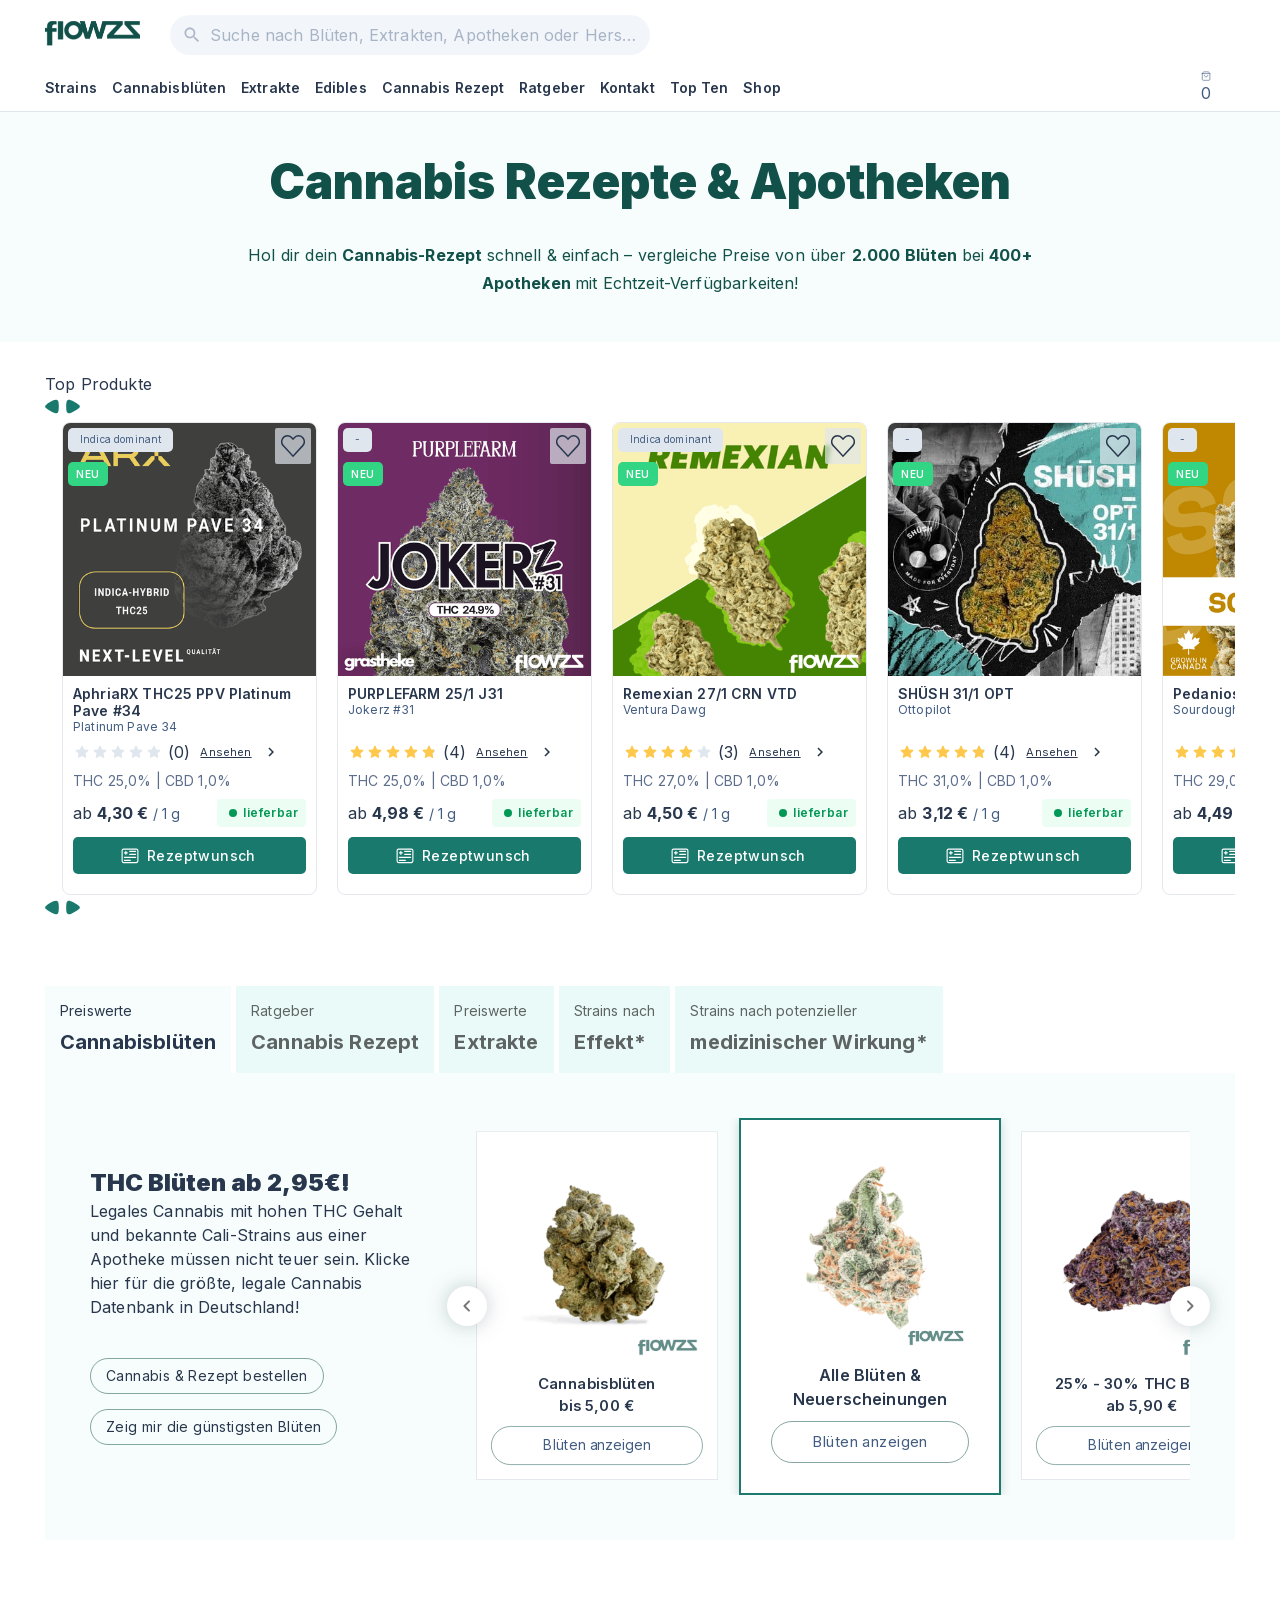
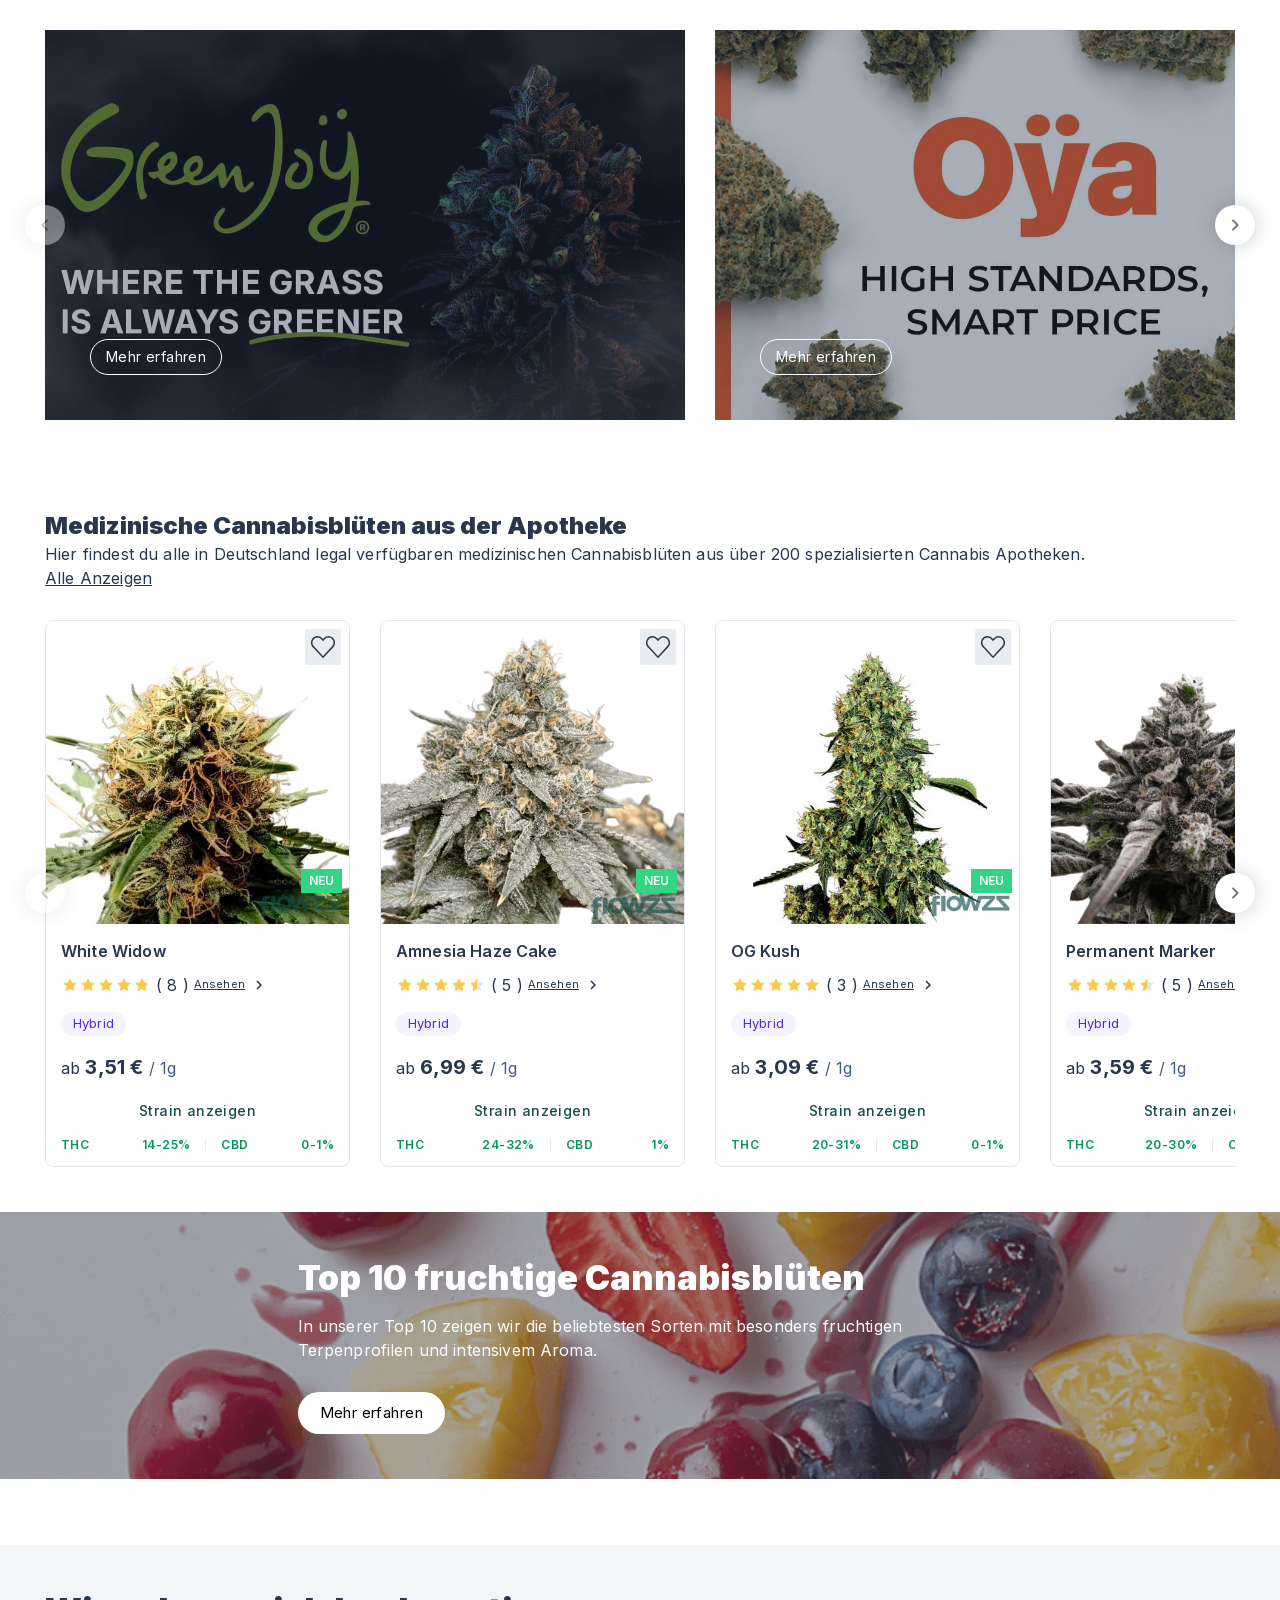
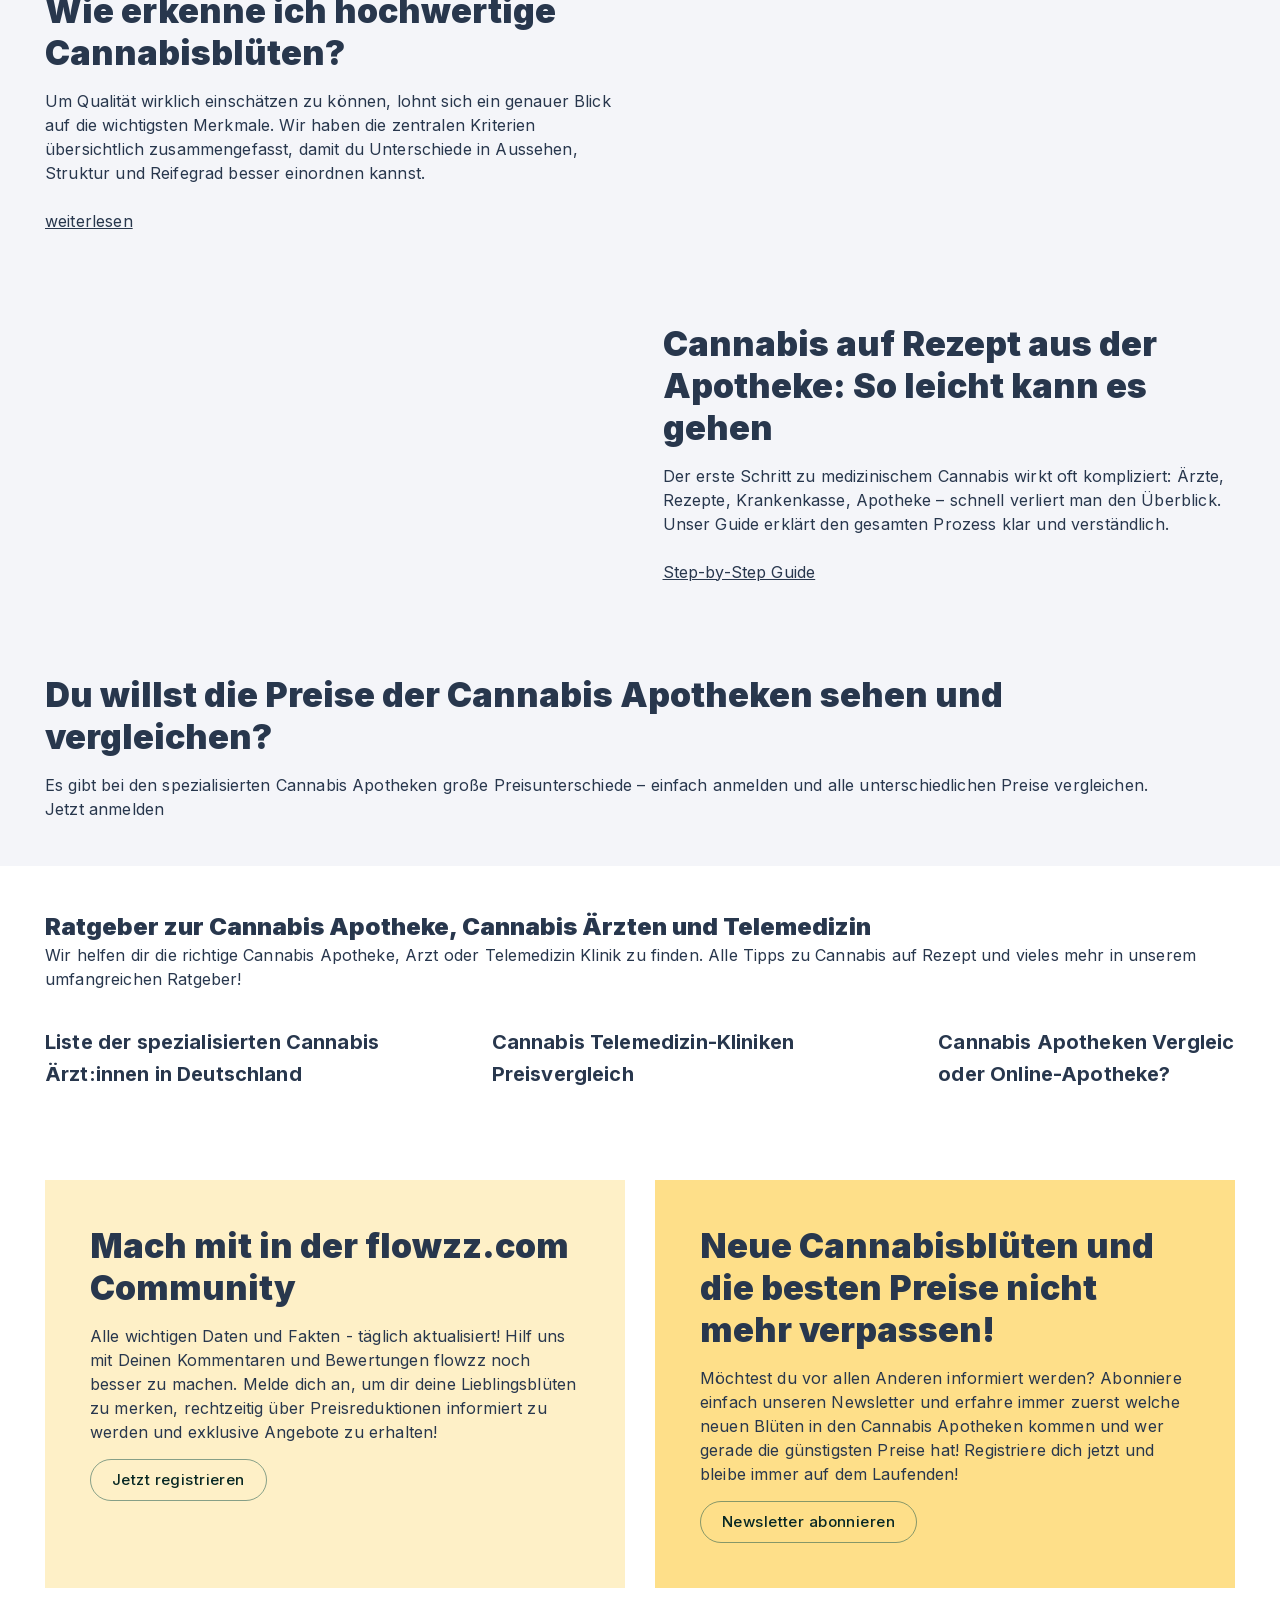
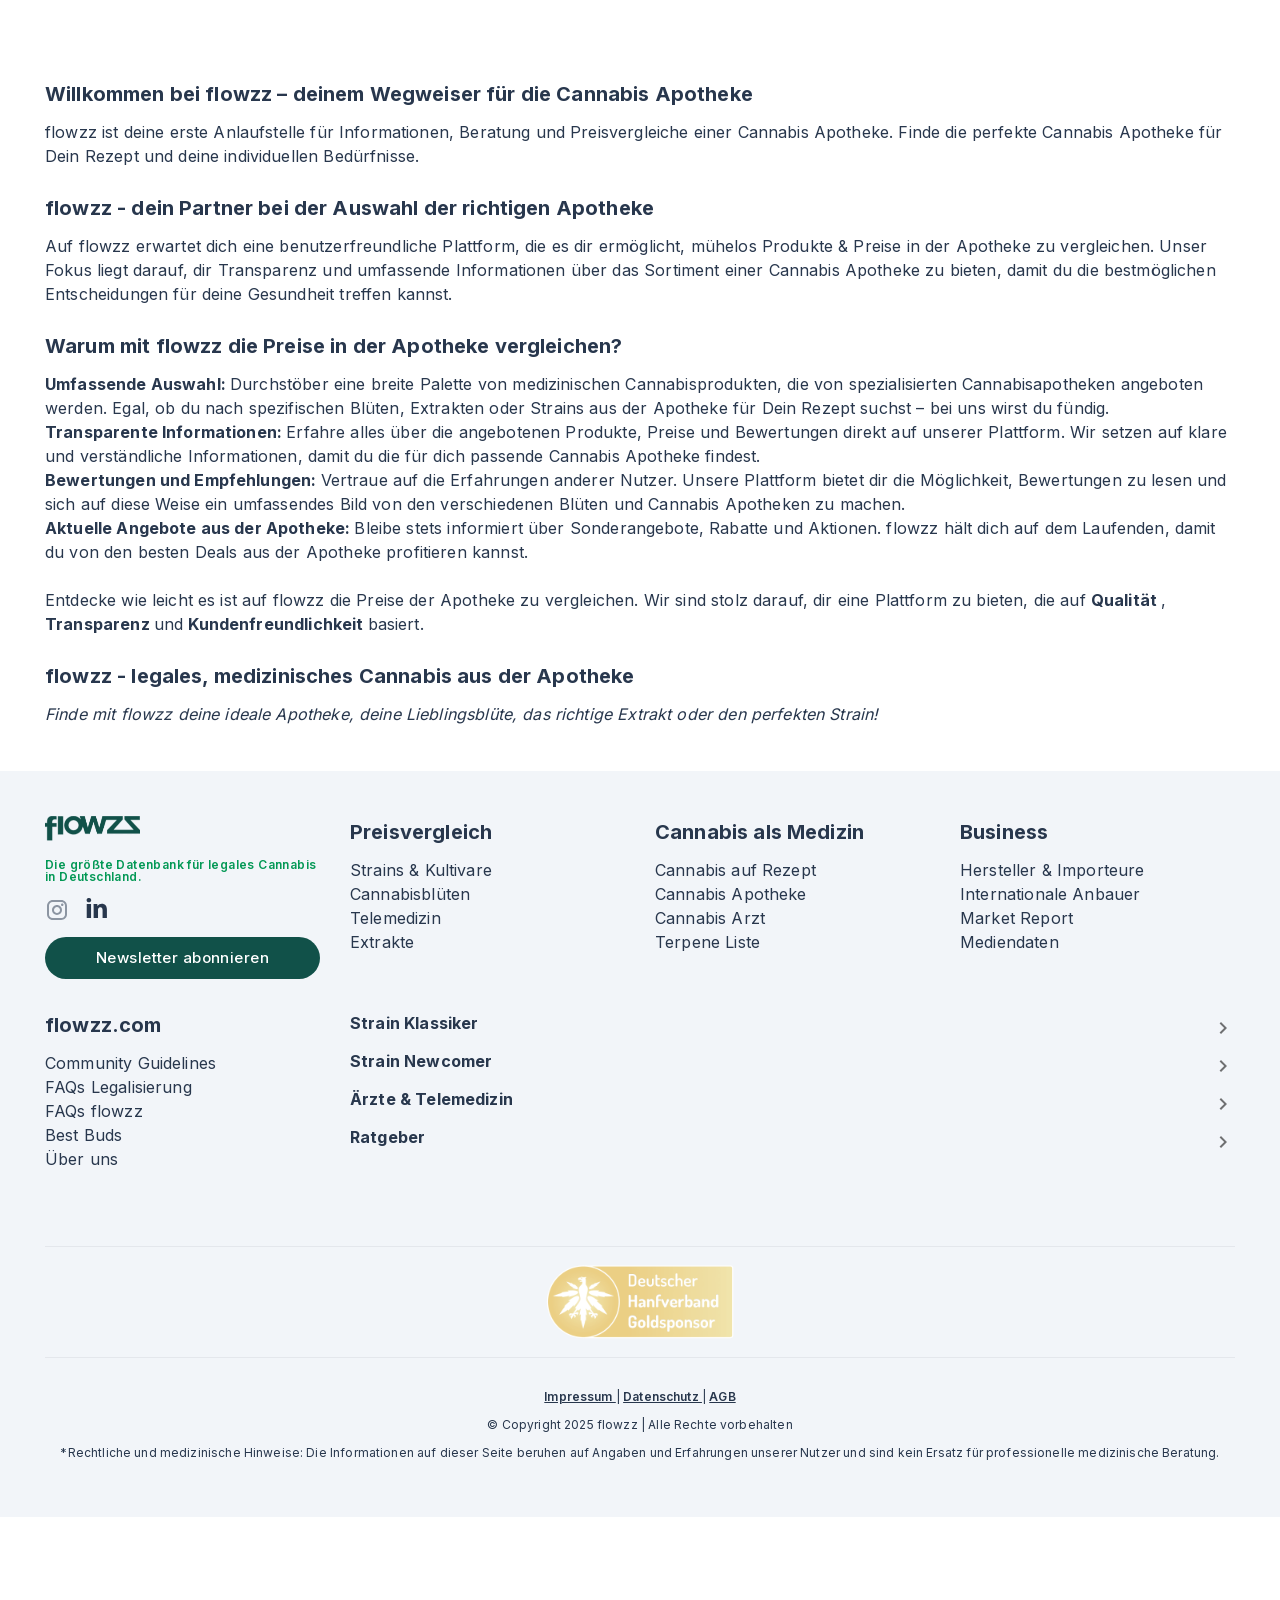
==== index.html @ c6b72d64 "initial commit" ====
<!DOCTYPE html>
<!-- saved from url=(0019)https://flowzz.com/ -->
<html lang="de">
 <head>
  <meta content="text/html; charset=utf-8" http-equiv="Content-Type"/>
  <meta class="jsx-2750856090" content="initial-scale=1, width=device-width" data-next-head="" name="viewport"/>
  <link href="https://flowzz.com/favicon/apple-icon-114x114.png" rel="apple-touch-icon" sizes="114x114"/>
  <link href="https://flowzz.com/favicon/apple-icon-120x120.png" rel="apple-touch-icon" sizes="120x120"/>
  <link href="https://flowzz.com/favicon/apple-icon-144x144.png" rel="apple-touch-icon" sizes="144x144"/>
  <link href="https://flowzz.com/favicon/apple-icon-152x152.png" rel="apple-touch-icon" sizes="152x152"/>
  <link href="https://flowzz.com/favicon/apple-icon-180x180.png" rel="apple-touch-icon" sizes="180x180"/>
  <link href="https://flowzz.com/favicon/apple-icon-57x57.png" rel="apple-touch-icon" sizes="57x57"/>
  <link href="https://flowzz.com/favicon/apple-icon-60x60.png" rel="apple-touch-icon" sizes="60x60"/>
  <link href="https://flowzz.com/favicon/apple-icon-72x72.png" rel="apple-touch-icon" sizes="72x72"/>
  <link href="https://flowzz.com/favicon/apple-icon-76x76.png" rel="apple-touch-icon" sizes="76x76"/>
  <link href="./flowzz - Der Nr. 1 Preisvergleich_ Cannabis Apotheke &amp; Rezept_files/favicon.ico" rel="icon" sizes="96x96" type="image/png"/>
  <link href="./flowzz - Der Nr. 1 Preisvergleich_ Cannabis Apotheke &amp; Rezept_files/favicon.ico" rel="icon" sizes="32x32" type="image/png"/>
  <link href="./flowzz - Der Nr. 1 Preisvergleich_ Cannabis Apotheke &amp; Rezept_files/favicon.ico" rel="icon" sizes="16x16" type="image/png"/>
  <meta content=" " name="application-name"/>
  <meta content="#FFFFFF" name="msapplication-TileColor"/>
  <meta content="/favicon/ms-icon-144x144.png" name="msapplication-TileImage"/>
  <meta content="/favicon/ms-icon-150x150.png" name="msapplication-square150x150logo"/>
  <meta content="/favicon/ms-icon-310x310.png" name="msapplication-square310x310logo"/>
  <meta content="/favicon/ms-icon-70x70.png" name="msapplication-square70x70logo"/>
  <link href="https://flowzz.com/favicon/manifest.json" rel="manifest"/>
  <meta content="#ffffff" name="theme-color"/>
  <meta content="website" data-next-head="" property="og:type"/>
  <meta content="de_DE" data-next-head="" property="og:locale"/>
  <meta content="flowzz.com - Die Nr. 1 im Preisvergleichen der Cannabis Apotheken!" data-next-head="" property="og:site_name"/>
  <title data-next-head="">
   flowzz - Der Nr. 1 Preisvergleich: Cannabis Apotheke &amp; Rezept
  </title>
  <meta content="index,follow" data-next-head="" name="robots"/>
  <meta content="Cannabisblüten ab 2,99 €/gr  ✔ über 2.500 Blüten ✔ über 400 Apotheken ✔ einfach &amp; schnell zum Cannabis Rezept ▶ Jetzt vergleichen &amp; sparen!" data-next-head="" name="description"/>
  <meta content="flowzz - Der Nr. 1 Preisvergleich: Cannabis Apotheke &amp; Rezept" data-next-head="" property="og:title"/>
  <meta content="Cannabisblüten ab 2,99 €/gr  ✔ über 2.500 Blüten ✔ über 400 Apotheken ✔ einfach &amp; schnell zum Cannabis Rezept ▶ Jetzt vergleichen &amp; sparen!" data-next-head="" property="og:description"/>
  <meta content="https://flowzz.com/" data-next-head="" property="og:url"/>
  <meta content="https://assets-new.flowzz.com/cms/e03138e0036fa60bdc1ce43b94623151.png" data-next-head="" property="og:image"/>
  <meta content="400" data-next-head="" property="og:image:width"/>
  <meta content="209" data-next-head="" property="og:image:height"/>
  <meta content="https://assets-new.flowzz.com/cms/ed2bb89949346278a783ab78bed93b94.png" data-next-head="" property="og:image"/>
  <meta content="245" data-next-head="" property="og:image:width"/>
  <meta content="128" data-next-head="" property="og:image:height"/>
  <link data-next-head="" href="https://flowzz.com/" rel="canonical"/>
  <meta content="#28374D" name="theme-color"/>
  <link href="./flowzz - Der Nr. 1 Preisvergleich_ Cannabis Apotheke &amp; Rezept_files/favicon.ico" rel="shortcut icon"/>
  <meta content="" name="emotion-insertion-point"/>
  <style data-emotion="mui-global" data-s="">
   html{-webkit-font-smoothing:antialiased;-moz-osx-font-smoothing:grayscale;box-sizing:border-box;-webkit-text-size-adjust:100%;}*,*::before,*::after{box-sizing:inherit;}strong,b{font-weight:700;}body{margin:0;color:#28374D;font-family:var(--inter-font);font-weight:400;font-size:1rem;line-height:1.5;letter-spacing:.15px;background-color:#fff;}@media (min-width:600px){body{font-size:1rem;line-height:1.5;}}@media print{body{background-color:#fff;}}body::backdrop{background-color:#fff;}
  </style>
  <style data-emotion="mui-global" data-s="">
   @-webkit-keyframes mui-auto-fill{from{display:block;}}@keyframes mui-auto-fill{from{display:block;}}@-webkit-keyframes mui-auto-fill-cancel{from{display:block;}}@keyframes mui-auto-fill-cancel{from{display:block;}}
  </style>
  <style data-emotion="mui-global" data-s="">
  </style>
  <style data-emotion="mui 10f7ewh 19zg1s9 13lhgq4 1motpog 1dbsiqo m9si58 12qsga2 424q0p vh810p qy17pf 10pz4gv aae3xl 7v1onr 1fe95xb 11tfr7z 1n7v3q6 j4za0j q26zi5 u8nqmw 1h1659i q7mezt 10hvz4m m43pro 2u1lp9 1jm7h6e 2hhuz6 1f11l0v dx61fd 1n26nx1 y5i7a4 4dn2f9 34wjns 46b038 1tfef i8yde5 jb8z7h 162tvoi qctj97 1ha8oyz eeb73t 1n59vqw vca20k 9evbzd 16a0prx iln954 1vsrwb0 14hp9ae ukj9p8 efwuvd 1cnmt9i 1sm2s1z rld8uq 1yetngc 1uw89z4 1c1z62j 1x42rty 1bp5ebs 1rb9d9i k093ud 1l6e05h x603qx r5ehh1 ys69f5 wgp4kx m7dd5d 1xen8f6 cvlkaj 152aobt uinsfl 5gytyf 1mxqy73 1rzcqm4 1kk998e 1dn9kin u4s41g 1agf0uj in9e9h pnaxas 1aswfzv 15mvtc1 150a24d 1588wlp 151o18g 1m7va97 18kdaf1 1aomy0d 1m1q0ri s01idy 1r2f04i 15w42wa 13yv9od inx7n9 1z1394l lzhqh5 8q6xcp 1bs25tu 9h6quu 1emjlvo 1y2mnaa 12n543z p5j8cq 79elbk 1xmvgdb 1alw705 1jpx48i 1rg63j9 3lsqg2 l39cfb 72du4l adyinv 1f4tzvl 1plliy2 tnatjl 13rbqah 1k4nxjv 15j97be zqthvn 15b6bev 1egbx0x 7tn926 iol86l 1wale2o gf5wj3 16jj37b zrq7m8 1ye6pip 1dze9di ou9x65 1apq315 1kp6rqa 19ulmlu 16gap71 1i4068t tb1pqs zrruf4 wmdb9y lf985h vuxf0f z11ra5 ywegyr abqyn 15830to 9vd5ud 1yyjf7c 1wfksjc 1uhylip o3011n 16xbnvf vsf1ho 1b2y0x4 mgur8 yhhxmq" data-s="">
   .mui-10f7ewh{background-color:#fff;color:#28374D;-webkit-transition:box-shadow 300ms cubic-bezier(0.4, 0, 0.2, 1) 0ms;transition:box-shadow 300ms cubic-bezier(0.4, 0, 0.2, 1) 0ms;box-shadow:var(--Paper-shadow);background-image:var(--Paper-overlay);display:-webkit-box;display:-webkit-flex;display:-ms-flexbox;display:flex;-webkit-flex-direction:column;-ms-flex-direction:column;flex-direction:column;width:100%;box-sizing:border-box;-webkit-flex-shrink:0;-ms-flex-negative:0;flex-shrink:0;position:fixed;z-index:1100;top:0;left:auto;right:0;--AppBar-background:#28374D;--AppBar-color:#fff;background-color:var(--AppBar-background);color:var(--AppBar-color);background-color:#fff;-webkit-transition:background-color .2s ease-in-out;transition:background-color .2s ease-in-out;}@media print{.mui-10f7ewh{position:absolute;}}.mui-19zg1s9{position:relative;display:-webkit-box;display:-webkit-flex;display:-ms-flexbox;display:flex;-webkit-align-items:center;-webkit-box-align:center;-ms-flex-align:center;align-items:center;min-height:56px;color:#425C81;display:block;border-bottom:1px solid #E0E6ED;}@media (min-width:0px){@media (orientation: landscape){.mui-19zg1s9{min-height:48px;}}}@media (min-width:600px){.mui-19zg1s9{min-height:64px;}}.mui-13lhgq4{width:100%;margin-left:auto;box-sizing:border-box;margin-right:auto;display:-webkit-box;display:-webkit-flex;display:-ms-flexbox;display:flex;-webkit-align-items:center;-webkit-box-align:center;-ms-flex-align:center;align-items:center;padding-top:15px;padding-bottom:15px;}@media (min-width:1200px){.mui-13lhgq4{max-width:1200px;}}@media (min-width:1200px){.mui-13lhgq4{max-width:1400px;}}@media (min-width:0px){.mui-13lhgq4{padding-left:12px;padding-right:12px;gap:0px;}}@media (min-width:600px){.mui-13lhgq4{padding-left:30px;padding-right:30px;}}@media (min-width:900px){.mui-13lhgq4{padding-left:45px;padding-right:45px;gap:30px;}}.mui-1motpog{display:-webkit-box;display:-webkit-flex;display:-ms-flexbox;display:flex;-webkit-flex-direction:row;-ms-flex-direction:row;flex-direction:row;-webkit-align-items:center;-webkit-box-align:center;-ms-flex-align:center;align-items:center;-webkit-box-flex:1;-webkit-flex-grow:1;-ms-flex-positive:1;flex-grow:1;-webkit-box-pack:start;-ms-flex-pack:start;-webkit-justify-content:flex-start;justify-content:flex-start;}@media (min-width:0px){.mui-1motpog>:not(style):not(style){margin:0;}.mui-1motpog>:not(style)~:not(style){margin-left:8px;}}@media (min-width:900px){.mui-1motpog>:not(style):not(style){margin:0;}.mui-1motpog>:not(style)~:not(style){margin-left:30px;}}.mui-1dbsiqo{margin:0;font:inherit;line-height:inherit;letter-spacing:inherit;color:#28374D;-webkit-text-decoration:underline;text-decoration:underline;text-decoration-color:var(--Link-underlineColor);--Link-underlineColor:rgba(40, 55, 77, 0.4);font-weight:600;color:#28374D;text-decoration-color:#28374D;}.mui-1dbsiqo:hover{text-decoration-color:inherit;}@media (min-width:0px){.mui-1dbsiqo{display:none;}}@media (min-width:900px){.mui-1dbsiqo{display:-webkit-box;display:-webkit-flex;display:-ms-flexbox;display:flex;}}.mui-m9si58{margin:0;font:inherit;line-height:inherit;letter-spacing:inherit;color:#28374D;-webkit-text-decoration:underline;text-decoration:underline;text-decoration-color:var(--Link-underlineColor);--Link-underlineColor:rgba(40, 55, 77, 0.4);font-weight:600;color:#28374D;text-decoration-color:#28374D;}.mui-m9si58:hover{text-decoration-color:inherit;}@media (min-width:0px){.mui-m9si58{display:-webkit-box;display:-webkit-flex;display:-ms-flexbox;display:flex;}}@media (min-width:900px){.mui-m9si58{display:none;}}.mui-12qsga2{position:relative;border-radius:100px;background-color:#F2F5F9;width:100%;max-width:480px;padding:0px 12px;display:-webkit-box;display:-webkit-flex;display:-ms-flexbox;display:flex;-webkit-align-items:center;-webkit-box-align:center;-ms-flex-align:center;align-items:center;}@media (min-width:0px){.mui-12qsga2{display:none;}}@media (min-width:900px){.mui-12qsga2{display:-webkit-box;display:-webkit-flex;display:-ms-flexbox;display:flex;}}.mui-424q0p{padding:0 8px 0 0;position:absolute;pointer-events:none;color:#ACB8C9;display:-webkit-box;display:-webkit-flex;display:-ms-flexbox;display:flex;-webkit-align-items:center;-webkit-box-align:center;-ms-flex-align:center;align-items:center;}.mui-vh810p{-webkit-user-select:none;-moz-user-select:none;-ms-user-select:none;user-select:none;width:1em;height:1em;display:inline-block;-webkit-flex-shrink:0;-ms-flex-negative:0;flex-shrink:0;-webkit-transition:fill 200ms cubic-bezier(0.4, 0, 0.2, 1) 0ms;transition:fill 200ms cubic-bezier(0.4, 0, 0.2, 1) 0ms;fill:currentColor;font-size:1.25rem;}.mui-qy17pf{display:-webkit-box;display:-webkit-flex;display:-ms-flexbox;display:flex;-webkit-box-flex:1;-webkit-flex-grow:1;-ms-flex-positive:1;flex-grow:1;}.mui-qy17pf.Mui-focused .MuiAutocomplete-clearIndicator{visibility:visible;}@media (pointer: fine){.mui-qy17pf:hover .MuiAutocomplete-clearIndicator{visibility:visible;}}.mui-qy17pf .MuiAutocomplete-tag{margin:3px;max-width:calc(100% - 6px);}.MuiAutocomplete-hasPopupIcon.mui-qy17pf .MuiAutocomplete-inputRoot,.MuiAutocomplete-hasClearIcon.mui-qy17pf .MuiAutocomplete-inputRoot{padding-right:30px;}.MuiAutocomplete-hasPopupIcon.MuiAutocomplete-hasClearIcon.mui-qy17pf .MuiAutocomplete-inputRoot{padding-right:56px;}.mui-qy17pf .MuiAutocomplete-inputRoot .MuiAutocomplete-input{width:0;min-width:30px;}.mui-qy17pf .MuiInput-root{padding-bottom:1px;}.mui-qy17pf .MuiInput-root .MuiInput-input{padding:4px 4px 4px 0px;}.mui-qy17pf .MuiInput-root.MuiInputBase-sizeSmall .MuiInput-input{padding:2px 4px 3px 0;}.mui-qy17pf .MuiOutlinedInput-root{padding:9px;}.MuiAutocomplete-hasPopupIcon.mui-qy17pf .MuiOutlinedInput-root,.MuiAutocomplete-hasClearIcon.mui-qy17pf .MuiOutlinedInput-root{padding-right:39px;}.MuiAutocomplete-hasPopupIcon.MuiAutocomplete-hasClearIcon.mui-qy17pf .MuiOutlinedInput-root{padding-right:65px;}.mui-qy17pf .MuiOutlinedInput-root .MuiAutocomplete-input{padding:7.5px 4px 7.5px 5px;}.mui-qy17pf .MuiOutlinedInput-root .MuiAutocomplete-endAdornment{right:9px;}.mui-qy17pf .MuiOutlinedInput-root.MuiInputBase-sizeSmall{padding-top:6px;padding-bottom:6px;padding-left:6px;}.mui-qy17pf .MuiOutlinedInput-root.MuiInputBase-sizeSmall .MuiAutocomplete-input{padding:2.5px 4px 2.5px 8px;}.mui-qy17pf .MuiFilledInput-root{padding-top:19px;padding-left:8px;}.MuiAutocomplete-hasPopupIcon.mui-qy17pf .MuiFilledInput-root,.MuiAutocomplete-hasClearIcon.mui-qy17pf .MuiFilledInput-root{padding-right:39px;}.MuiAutocomplete-hasPopupIcon.MuiAutocomplete-hasClearIcon.mui-qy17pf .MuiFilledInput-root{padding-right:65px;}.mui-qy17pf .MuiFilledInput-root .MuiFilledInput-input{padding:7px 4px;}.mui-qy17pf .MuiFilledInput-root .MuiAutocomplete-endAdornment{right:9px;}.mui-qy17pf .MuiFilledInput-root.MuiInputBase-sizeSmall{padding-bottom:1px;}.mui-qy17pf .MuiFilledInput-root.MuiInputBase-sizeSmall .MuiFilledInput-input{padding:2.5px 4px;}.mui-qy17pf .MuiInputBase-hiddenLabel{padding-top:8px;}.mui-qy17pf .MuiFilledInput-root.MuiInputBase-hiddenLabel{padding-top:0;padding-bottom:0;}.mui-qy17pf .MuiFilledInput-root.MuiInputBase-hiddenLabel .MuiAutocomplete-input{padding-top:16px;padding-bottom:17px;}.mui-qy17pf .MuiFilledInput-root.MuiInputBase-hiddenLabel.MuiInputBase-sizeSmall .MuiAutocomplete-input{padding-top:8px;padding-bottom:9px;}.mui-qy17pf .MuiAutocomplete-input{-webkit-box-flex:1;-webkit-flex-grow:1;-ms-flex-positive:1;flex-grow:1;text-overflow:ellipsis;opacity:0;}.mui-qy17pf .MuiAutocomplete-input{opacity:1;}.mui-10pz4gv{font-family:var(--inter-font);font-weight:400;font-size:1rem;line-height:1.4375em;letter-spacing:.15px;color:#28374D;box-sizing:border-box;position:relative;cursor:text;display:-webkit-inline-box;display:-webkit-inline-flex;display:-ms-inline-flexbox;display:inline-flex;-webkit-align-items:center;-webkit-box-align:center;-ms-flex-align:center;align-items:center;color:inherit;-webkit-box-flex:1;-webkit-flex-grow:1;-ms-flex-positive:1;flex-grow:1;}@media (min-width:600px){.mui-10pz4gv{font-size:1rem;line-height:1.5;}}.mui-10pz4gv.Mui-disabled{color:rgba(0, 0, 0, 0.38);cursor:default;}.mui-10pz4gv .MuiInputBase-input{padding:0;height:24px;padding-left:28px;padding-top:8px;padding-bottom:8px;-webkit-transition:width 300ms cubic-bezier(0.4, 0, 0.2, 1) 0ms;transition:width 300ms cubic-bezier(0.4, 0, 0.2, 1) 0ms;width:100%;}.mui-aae3xl{font:inherit;letter-spacing:inherit;color:currentColor;padding:4px 0 5px;border:0;box-sizing:content-box;background:none;height:1.4375em;margin:0;-webkit-tap-highlight-color:transparent;display:block;min-width:0;width:100%;-webkit-animation-name:mui-auto-fill-cancel;animation-name:mui-auto-fill-cancel;-webkit-animation-duration:10ms;animation-duration:10ms;}.mui-aae3xl::-webkit-input-placeholder{color:currentColor;opacity:0.42;-webkit-transition:opacity 200ms cubic-bezier(0.4, 0, 0.2, 1) 0ms;transition:opacity 200ms cubic-bezier(0.4, 0, 0.2, 1) 0ms;}.mui-aae3xl::-moz-placeholder{color:currentColor;opacity:0.42;-webkit-transition:opacity 200ms cubic-bezier(0.4, 0, 0.2, 1) 0ms;transition:opacity 200ms cubic-bezier(0.4, 0, 0.2, 1) 0ms;}.mui-aae3xl::-ms-input-placeholder{color:currentColor;opacity:0.42;-webkit-transition:opacity 200ms cubic-bezier(0.4, 0, 0.2, 1) 0ms;transition:opacity 200ms cubic-bezier(0.4, 0, 0.2, 1) 0ms;}.mui-aae3xl:focus{outline:0;}.mui-aae3xl:invalid{box-shadow:none;}.mui-aae3xl::-webkit-search-decoration{-webkit-appearance:none;}label[data-shrink=false]+.MuiInputBase-formControl .mui-aae3xl::-webkit-input-placeholder{opacity:0!important;}label[data-shrink=false]+.MuiInputBase-formControl .mui-aae3xl::-moz-placeholder{opacity:0!important;}label[data-shrink=false]+.MuiInputBase-formControl .mui-aae3xl::-ms-input-placeholder{opacity:0!important;}label[data-shrink=false]+.MuiInputBase-formControl .mui-aae3xl:focus::-webkit-input-placeholder{opacity:0.42;}label[data-shrink=false]+.MuiInputBase-formControl .mui-aae3xl:focus::-moz-placeholder{opacity:0.42;}label[data-shrink=false]+.MuiInputBase-formControl .mui-aae3xl:focus::-ms-input-placeholder{opacity:0.42;}.mui-aae3xl.Mui-disabled{opacity:1;-webkit-text-fill-color:rgba(0, 0, 0, 0.38);}.mui-aae3xl:-webkit-autofill{-webkit-animation-duration:5000s;animation-duration:5000s;-webkit-animation-name:mui-auto-fill;animation-name:mui-auto-fill;}.mui-7v1onr{-webkit-align-items:center;-webkit-box-align:center;-ms-flex-align:center;align-items:center;gap:16px;}@media (min-width:0px){.mui-7v1onr{display:-webkit-box;display:-webkit-flex;display:-ms-flexbox;display:flex;}}@media (min-width:900px){.mui-7v1onr{display:none;}}.mui-1fe95xb{display:block;background-color:rgba(40, 55, 77, 0.11);height:1.2em;border-radius:50%;-webkit-animation:animation-c7515d 2s ease-in-out 0.5s infinite;animation:animation-c7515d 2s ease-in-out 0.5s infinite;}.mui-11tfr7z{width:100%;margin-left:auto;box-sizing:border-box;margin-right:auto;-webkit-align-items:center;-webkit-box-align:center;-ms-flex-align:center;align-items:center;padding:0px;margin-bottom:5px;height:36px;}@media (min-width:1200px){.mui-11tfr7z{max-width:1200px;}}@media (min-width:1200px){.mui-11tfr7z{max-width:1400px;}}@media (min-width:0px){.mui-11tfr7z{display:none;padding-left:15px;padding-right:15px;}}@media (min-width:600px){.mui-11tfr7z{padding-left:30px;padding-right:30px;}}@media (min-width:900px){.mui-11tfr7z{display:-webkit-box;display:-webkit-flex;display:-ms-flexbox;display:flex;padding-left:45px;padding-right:45px;}}.mui-1n7v3q6{display:-webkit-box;display:-webkit-flex;display:-ms-flexbox;display:flex;-webkit-flex-direction:row;-ms-flex-direction:row;flex-direction:row;-webkit-align-items:center;-webkit-box-align:center;-ms-flex-align:center;align-items:center;-webkit-box-flex:1;-webkit-flex-grow:1;-ms-flex-positive:1;flex-grow:1;}.mui-1n7v3q6>:not(style):not(style){margin:0;}.mui-1n7v3q6>:not(style)~:not(style){margin-left:15px;}.mui-j4za0j{margin:0;font-family:var(--inter-font);font-weight:500;font-size:0.875rem;line-height:1.5714285714285714;letter-spacing:.1px;color:#28374D;-webkit-text-decoration:underline;text-decoration:underline;text-decoration-color:var(--Link-underlineColor);--Link-underlineColor:rgba(40, 55, 77, 0.4);font-weight:600;color:#28374D;text-decoration-color:#28374D;-webkit-text-decoration:none;text-decoration:none;color:#28374D;position:relative;font-weight:600;}.mui-j4za0j:hover{text-decoration-color:inherit;}.mui-j4za0j:before{-webkit-transition:width .1s ease-in-out;transition:width .1s ease-in-out;display:block;content:"";background-color:#19796D;height:4px;width:0%;position:absolute;bottom:-8px;left:-5px;z-index:-1;}.mui-j4za0j:hover:before,.mui-j4za0j.active:before{width:calc(100% + 10px);}.mui-q26zi5{display:-webkit-box;display:-webkit-flex;display:-ms-flexbox;display:flex;-webkit-align-items:center;-webkit-box-align:center;-ms-flex-align:center;align-items:center;gap:24px;margin-left:24px;-webkit-flex-shrink:0;-ms-flex-negative:0;flex-shrink:0;width:-webkit-fit-content;width:-moz-fit-content;width:fit-content;}.mui-u8nqmw{width:100%;margin-left:auto;box-sizing:border-box;margin-right:auto;-webkit-align-items:center;-webkit-box-align:center;-ms-flex-align:center;align-items:center;padding:0px;padding-left:12px;padding-right:12px;margin-bottom:10px;height:36px;gap:8px;}@media (min-width:1200px){.mui-u8nqmw{max-width:1200px;}}@media (min-width:1200px){.mui-u8nqmw{max-width:1400px;}}@media (min-width:0px){.mui-u8nqmw{display:-webkit-box;display:-webkit-flex;display:-ms-flexbox;display:flex;}}@media (min-width:900px){.mui-u8nqmw{display:none;}}.mui-1h1659i{display:-webkit-inline-box;display:-webkit-inline-flex;display:-ms-inline-flexbox;display:inline-flex;-webkit-align-items:center;-webkit-box-align:center;-ms-flex-align:center;align-items:center;-webkit-box-pack:center;-ms-flex-pack:center;-webkit-justify-content:center;justify-content:center;position:relative;box-sizing:border-box;-webkit-tap-highlight-color:transparent;background-color:transparent;outline:0;border:0;margin:0;border-radius:0;padding:0;cursor:pointer;-webkit-user-select:none;-moz-user-select:none;-ms-user-select:none;user-select:none;vertical-align:middle;-moz-appearance:none;-webkit-appearance:none;-webkit-text-decoration:none;text-decoration:none;color:inherit;text-align:center;-webkit-flex:0 0 auto;-ms-flex:0 0 auto;flex:0 0 auto;font-size:1.5rem;padding:8px;border-radius:50%;color:rgba(0, 0, 0, 0.54);-webkit-transition:background-color 150ms cubic-bezier(0.4, 0, 0.2, 1) 0ms;transition:background-color 150ms cubic-bezier(0.4, 0, 0.2, 1) 0ms;--IconButton-hoverBg:rgba(0, 0, 0, 0.04);color:#28374D;}.mui-1h1659i::-moz-focus-inner{border-style:none;}.mui-1h1659i.Mui-disabled{pointer-events:none;cursor:default;}@media print{.mui-1h1659i{-webkit-print-color-adjust:exact;color-adjust:exact;}}.mui-1h1659i:hover{background-color:var(--IconButton-hoverBg);}@media (hover: none){.mui-1h1659i:hover{background-color:transparent;}}.mui-1h1659i.Mui-disabled{background-color:transparent;color:rgba(0, 0, 0, 0.26);}.mui-1h1659i.MuiIconButton-loading{color:transparent;}@media (min-width:900px){.mui-1h1659i{display:none;}}.mui-q7mezt{-webkit-user-select:none;-moz-user-select:none;-ms-user-select:none;user-select:none;width:1em;height:1em;display:inline-block;-webkit-flex-shrink:0;-ms-flex-negative:0;flex-shrink:0;-webkit-transition:fill 200ms cubic-bezier(0.4, 0, 0.2, 1) 0ms;transition:fill 200ms cubic-bezier(0.4, 0, 0.2, 1) 0ms;fill:currentColor;font-size:1.5rem;}.mui-10hvz4m{position:relative;border-radius:100px;background-color:#F2F5F9;width:100%;max-width:480px;padding:0px 12px;display:-webkit-box;display:-webkit-flex;display:-ms-flexbox;display:flex;-webkit-align-items:center;-webkit-box-align:center;-ms-flex-align:center;align-items:center;max-width:100%;}.mui-m43pro{min-height:112px;}@media (min-width:900px){.mui-m43pro{min-height:108px;}}.mui-2u1lp9{-webkit-box-flex:1;-webkit-flex-grow:1;-ms-flex-positive:1;flex-grow:1;display:-webkit-box;display:-webkit-flex;display:-ms-flexbox;display:flex;-webkit-flex-direction:column;-ms-flex-direction:column;flex-direction:column;}.mui-1jm7h6e{width:100%;margin-left:auto;box-sizing:border-box;margin-right:auto;}@media (min-width:1200px){.mui-1jm7h6e{max-width:1200px;}}@media (min-width:1200px){.mui-1jm7h6e{max-width:1400px;}}.mui-2hhuz6{background-color:#F7FDFC;}.mui-1f11l0v{--Grid-columns:12;--Grid-columnSpacing:0px;--Grid-rowSpacing:0px;-webkit-flex-direction:row;-ms-flex-direction:row;flex-direction:row;min-width:0;box-sizing:border-box;display:-webkit-box;display:-webkit-flex;display:-ms-flexbox;display:flex;-webkit-box-flex-wrap:wrap;-webkit-flex-wrap:wrap;-ms-flex-wrap:wrap;flex-wrap:wrap;gap:var(--Grid-rowSpacing) var(--Grid-columnSpacing);}.mui-1f11l0v >*{--Grid-parent-columns:12;}.mui-1f11l0v >*{--Grid-parent-columnSpacing:0px;}.mui-1f11l0v >*{--Grid-parent-rowSpacing:0px;}.mui-dx61fd{-webkit-box-flex:0;-webkit-flex-grow:0;-ms-flex-positive:0;flex-grow:0;-webkit-flex-basis:auto;-ms-flex-preferred-size:auto;flex-basis:auto;width:calc(100% * 12 / var(--Grid-parent-columns) - (var(--Grid-parent-columns) - 12) * (var(--Grid-parent-columnSpacing) / var(--Grid-parent-columns)));min-width:0;box-sizing:border-box;margin-left:0px;color:#115149;}@media (min-width:900px){.mui-dx61fd{-webkit-box-flex:0;-webkit-flex-grow:0;-ms-flex-positive:0;flex-grow:0;-webkit-flex-basis:auto;-ms-flex-preferred-size:auto;flex-basis:auto;width:calc(100% * 8 / var(--Grid-parent-columns) - (var(--Grid-parent-columns) - 8) * (var(--Grid-parent-columnSpacing) / var(--Grid-parent-columns)));}}@media (min-width:900px){.mui-dx61fd{margin-left:calc(100% * 2 / var(--Grid-parent-columns) + var(--Grid-parent-columnSpacing) * 2 / var(--Grid-parent-columns));}}.mui-1n26nx1{margin:0;font-family:var(--inter-font);font-weight:900;font-size:2.125rem;line-height:1.2352941176470589;letter-spacing:0.25px;-webkit-hyphens:auto;-moz-hyphens:auto;-ms-hyphens:auto;hyphens:auto;margin-bottom:30px;}@media (min-width:600px){.mui-1n26nx1{letter-spacing:0px;font-size:3rem;font-weight:900;line-height:1.2083333333333333;}}@media (min-width:1200px){.mui-1n26nx1{letter-spacing:0px;font-size:3rem;font-weight:900;line-height:1.2083333333333333;}}.mui-y5i7a4{margin:0;font-family:var(--inter-font);font-weight:400;font-size:0.875rem;line-height:1.4285714285714286;letter-spacing:.17px;}@media (min-width:600px){.mui-y5i7a4{letter-spacing:.15px;font-size:1rem;line-height:1.75;}}.mui-4dn2f9{width:100%;margin-left:auto;box-sizing:border-box;margin-right:auto;position:relative;padding-top:0!important;padding-bottom:0!important;}@media (min-width:1200px){.mui-4dn2f9{max-width:1200px;}}@media (min-width:1200px){.mui-4dn2f9{max-width:1400px;}}.mui-34wjns{padding-top:0px;padding-bottom:0px;padding-left:0px;padding-right:0px;}.mui-46b038{margin-top:30px;}.mui-1tfef{overflow:hidden;min-height:48px;-webkit-overflow-scrolling:touch;display:-webkit-box;display:-webkit-flex;display:-ms-flexbox;display:flex;}@media (max-width:599.95px){.mui-1tfef .MuiTabs-scrollButtons{display:none;}}.mui-i8yde5{overflow-x:auto;overflow-y:hidden;scrollbar-width:none;}.mui-i8yde5::-webkit-scrollbar{display:none;}.mui-jb8z7h{position:relative;display:inline-block;-webkit-flex:1 1 auto;-ms-flex:1 1 auto;flex:1 1 auto;white-space:nowrap;scrollbar-width:none;overflow-x:auto;overflow-y:hidden;}.mui-jb8z7h::-webkit-scrollbar{display:none;}.mui-162tvoi{display:-webkit-box;display:-webkit-flex;display:-ms-flexbox;display:flex;}.mui-qctj97{display:-webkit-inline-box;display:-webkit-inline-flex;display:-ms-inline-flexbox;display:inline-flex;-webkit-align-items:center;-webkit-box-align:center;-ms-flex-align:center;align-items:center;-webkit-box-pack:center;-ms-flex-pack:center;-webkit-justify-content:center;justify-content:center;position:relative;box-sizing:border-box;-webkit-tap-highlight-color:transparent;background-color:transparent;outline:0;border:0;margin:0;border-radius:0;padding:0;cursor:pointer;-webkit-user-select:none;-moz-user-select:none;-ms-user-select:none;user-select:none;vertical-align:middle;-moz-appearance:none;-webkit-appearance:none;-webkit-text-decoration:none;text-decoration:none;color:inherit;font-family:var(--inter-font);font-weight:500;font-size:0.875rem;line-height:1.25;letter-spacing:0.02857em;text-transform:uppercase;max-width:360px;min-width:90px;position:relative;min-height:48px;-webkit-flex-shrink:0;-ms-flex-negative:0;flex-shrink:0;padding:12px 16px;overflow:hidden;white-space:normal;text-align:center;-webkit-flex-direction:column;-ms-flex-direction:column;flex-direction:column;color:rgba(0, 0, 0, 0.6);text-transform:none;padding:15px;margin-right:5px;background-color:#EAFAF8;}.mui-qctj97::-moz-focus-inner{border-style:none;}.mui-qctj97.Mui-disabled{pointer-events:none;cursor:default;}@media print{.mui-qctj97{-webkit-print-color-adjust:exact;color-adjust:exact;}}.mui-qctj97.Mui-selected{color:#28374D;}.mui-qctj97.Mui-disabled{color:rgba(0, 0, 0, 0.38);}.mui-qctj97.Mui-selected{background-color:#F7FDFC;}.mui-1ha8oyz{display:-webkit-box;display:-webkit-flex;display:-ms-flexbox;display:flex;-webkit-flex-direction:column;-ms-flex-direction:column;flex-direction:column;-webkit-align-items:start;-webkit-box-align:start;-ms-flex-align:start;align-items:start;}.mui-1ha8oyz>:not(style):not(style){margin:0;}.mui-1ha8oyz>:not(style)~:not(style){margin-top:5px;}.mui-eeb73t{margin:0;font-family:var(--inter-font);font-weight:400;font-size:1rem;line-height:1.5;letter-spacing:.15px;}@media (min-width:600px){.mui-eeb73t{font-size:1rem;line-height:1.5;}}@media (min-width:0px){.mui-eeb73t{font-size:12px;line-height:16px;}}@media (min-width:900px){.mui-eeb73t{font-size:14px;line-height:20px;}}.mui-1n59vqw{margin:0;font-family:var(--inter-font);font-weight:700;font-size:1rem;line-height:1.3125;letter-spacing:0.15px;-webkit-hyphens:auto;-moz-hyphens:auto;-ms-hyphens:auto;hyphens:auto;}@media (min-width:600px){.mui-1n59vqw{font-size:1.25rem;line-height:1.6;}}.mui-vca20k{position:absolute;height:2px;bottom:0;width:100%;-webkit-transition:all 300ms cubic-bezier(0.4, 0, 0.2, 1) 0ms;transition:all 300ms cubic-bezier(0.4, 0, 0.2, 1) 0ms;background-color:#28374D;display:none;}.mui-9evbzd{background-color:#F7FDFC;}@media (min-width:0px){.mui-9evbzd{padding:15px;}}@media (min-width:900px){.mui-9evbzd{padding:45px;}}.mui-16a0prx{box-sizing:border-box;display:-webkit-box;display:-webkit-flex;display:-ms-flexbox;display:flex;-webkit-box-flex-wrap:wrap;-webkit-flex-wrap:wrap;-ms-flex-wrap:wrap;flex-wrap:wrap;width:100%;-webkit-flex-direction:row;-ms-flex-direction:row;flex-direction:row;margin-top:calc(-1 * 30px);width:calc(100% + 30px);margin-left:calc(-1 * 30px);}.mui-16a0prx>.MuiGrid-item{padding-top:30px;}.mui-16a0prx>.MuiGrid-item{padding-left:30px;}.mui-iln954{box-sizing:border-box;margin:0;-webkit-flex-direction:row;-ms-flex-direction:row;flex-direction:row;-webkit-flex-basis:100%;-ms-flex-preferred-size:100%;flex-basis:100%;-webkit-box-flex:0;-webkit-flex-grow:0;-ms-flex-positive:0;flex-grow:0;max-width:100%;display:-webkit-box;display:-webkit-flex;display:-ms-flexbox;display:flex;-webkit-align-items:center;-webkit-box-align:center;-ms-flex-align:center;align-items:center;}@media (min-width:600px){.mui-iln954{-webkit-flex-basis:100%;-ms-flex-preferred-size:100%;flex-basis:100%;-webkit-box-flex:0;-webkit-flex-grow:0;-ms-flex-positive:0;flex-grow:0;max-width:100%;}}@media (min-width:900px){.mui-iln954{-webkit-flex-basis:33.333333%;-ms-flex-preferred-size:33.333333%;flex-basis:33.333333%;-webkit-box-flex:0;-webkit-flex-grow:0;-ms-flex-positive:0;flex-grow:0;max-width:33.333333%;}}@media (min-width:1200px){.mui-iln954{-webkit-flex-basis:33.333333%;-ms-flex-preferred-size:33.333333%;flex-basis:33.333333%;-webkit-box-flex:0;-webkit-flex-grow:0;-ms-flex-positive:0;flex-grow:0;max-width:33.333333%;}}@media (min-width:1536px){.mui-iln954{-webkit-flex-basis:33.333333%;-ms-flex-preferred-size:33.333333%;flex-basis:33.333333%;-webkit-box-flex:0;-webkit-flex-grow:0;-ms-flex-positive:0;flex-grow:0;max-width:33.333333%;}}.mui-1vsrwb0{margin:0;font-family:var(--inter-font);font-weight:900;font-size:1.125rem;line-height:1.3333333333333333;letter-spacing:0.15px;-webkit-hyphens:auto;-moz-hyphens:auto;-ms-hyphens:auto;hyphens:auto;margin-bottom:0px;}@media (min-width:600px){.mui-1vsrwb0{letter-spacing:0px;font-weight:900;font-size:1.5rem;line-height:1.3333333333333333;}}.mui-14hp9ae{margin:0;font-family:var(--inter-font);font-weight:400;font-size:1rem;line-height:1.5;letter-spacing:.15px;}@media (min-width:600px){.mui-14hp9ae{font-size:1rem;line-height:1.5;}}.mui-ukj9p8{margin:0;font:inherit;line-height:inherit;letter-spacing:inherit;color:#28374D;-webkit-text-decoration:underline;text-decoration:underline;text-decoration-color:var(--Link-underlineColor);--Link-underlineColor:rgba(40, 55, 77, 0.4);font-weight:600;color:#28374D;text-decoration-color:#28374D;display:-webkit-inline-box;display:-webkit-inline-flex;display:-ms-inline-flexbox;display:inline-flex;-webkit-align-items:center;-webkit-box-align:center;-ms-flex-align:center;align-items:center;-webkit-box-pack:center;-ms-flex-pack:center;-webkit-justify-content:center;justify-content:center;position:relative;box-sizing:border-box;-webkit-tap-highlight-color:transparent;background-color:transparent;outline:0;border:0;margin:0;border-radius:0;padding:0;cursor:pointer;-webkit-user-select:none;-moz-user-select:none;-ms-user-select:none;user-select:none;vertical-align:middle;-moz-appearance:none;-webkit-appearance:none;-webkit-text-decoration:none;text-decoration:none;color:inherit;font-family:var(--inter-font);font-weight:500;font-size:0.875rem;line-height:1.75;letter-spacing:0.02857em;text-transform:uppercase;min-width:64px;padding:6px 16px;border:0;border-radius:4px;-webkit-transition:background-color 250ms cubic-bezier(0.4, 0, 0.2, 1) 0ms,box-shadow 250ms cubic-bezier(0.4, 0, 0.2, 1) 0ms,border-color 250ms cubic-bezier(0.4, 0, 0.2, 1) 0ms,color 250ms cubic-bezier(0.4, 0, 0.2, 1) 0ms;transition:background-color 250ms cubic-bezier(0.4, 0, 0.2, 1) 0ms,box-shadow 250ms cubic-bezier(0.4, 0, 0.2, 1) 0ms,border-color 250ms cubic-bezier(0.4, 0, 0.2, 1) 0ms,color 250ms cubic-bezier(0.4, 0, 0.2, 1) 0ms;padding:5px 15px;border:1px solid currentColor;border-color:var(--variant-outlinedBorder, currentColor);background-color:var(--variant-outlinedBg);color:var(--variant-outlinedColor);--variant-textColor:#115149;--variant-outlinedColor:#115149;--variant-outlinedBorder:rgba(17, 81, 73, 0.5);--variant-containedColor:#fff;--variant-containedBg:#115149;box-shadow:none;-webkit-transition:background-color 250ms cubic-bezier(0.4, 0, 0.2, 1) 0ms,box-shadow 250ms cubic-bezier(0.4, 0, 0.2, 1) 0ms,border-color 250ms cubic-bezier(0.4, 0, 0.2, 1) 0ms;transition:background-color 250ms cubic-bezier(0.4, 0, 0.2, 1) 0ms,box-shadow 250ms cubic-bezier(0.4, 0, 0.2, 1) 0ms,border-color 250ms cubic-bezier(0.4, 0, 0.2, 1) 0ms;border-radius:100px;text-transform:none;line-height:1.7142857142857142;margin-top:15px;}.mui-ukj9p8:hover{text-decoration-color:inherit;}.mui-ukj9p8::-moz-focus-inner{border-style:none;}.mui-ukj9p8.Mui-disabled{pointer-events:none;cursor:default;}@media print{.mui-ukj9p8{-webkit-print-color-adjust:exact;color-adjust:exact;}}.mui-ukj9p8:hover{-webkit-text-decoration:none;text-decoration:none;}.mui-ukj9p8.Mui-disabled{color:rgba(0, 0, 0, 0.26);}.mui-ukj9p8.Mui-disabled{border:1px solid rgba(0, 0, 0, 0.12);}@media (hover: hover){.mui-ukj9p8:hover{--variant-containedBg:rgb(11, 56, 51);--variant-textBg:rgba(17, 81, 73, 0.04);--variant-outlinedBorder:#115149;--variant-outlinedBg:rgba(17, 81, 73, 0.04);}}.mui-ukj9p8:hover{box-shadow:none;}.mui-ukj9p8.Mui-focusVisible{box-shadow:none;}.mui-ukj9p8:active{box-shadow:none;}.mui-ukj9p8.Mui-disabled{box-shadow:none;}.mui-ukj9p8.MuiButton-loading{color:transparent;}@media (min-width:0px){.mui-ukj9p8{width:100%;}}@media (min-width:900px){.mui-ukj9p8{width:auto;}}.mui-efwuvd{box-sizing:border-box;margin:0;-webkit-flex-direction:row;-ms-flex-direction:row;flex-direction:row;-webkit-flex-basis:100%;-ms-flex-preferred-size:100%;flex-basis:100%;-webkit-box-flex:0;-webkit-flex-grow:0;-ms-flex-positive:0;flex-grow:0;max-width:100%;}@media (min-width:600px){.mui-efwuvd{-webkit-flex-basis:100%;-ms-flex-preferred-size:100%;flex-basis:100%;-webkit-box-flex:0;-webkit-flex-grow:0;-ms-flex-positive:0;flex-grow:0;max-width:100%;}}@media (min-width:900px){.mui-efwuvd{-webkit-flex-basis:66.666667%;-ms-flex-preferred-size:66.666667%;flex-basis:66.666667%;-webkit-box-flex:0;-webkit-flex-grow:0;-ms-flex-positive:0;flex-grow:0;max-width:66.666667%;}}@media (min-width:1200px){.mui-efwuvd{-webkit-flex-basis:66.666667%;-ms-flex-preferred-size:66.666667%;flex-basis:66.666667%;-webkit-box-flex:0;-webkit-flex-grow:0;-ms-flex-positive:0;flex-grow:0;max-width:66.666667%;}}@media (min-width:1536px){.mui-efwuvd{-webkit-flex-basis:66.666667%;-ms-flex-preferred-size:66.666667%;flex-basis:66.666667%;-webkit-box-flex:0;-webkit-flex-grow:0;-ms-flex-positive:0;flex-grow:0;max-width:66.666667%;}}.mui-1cnmt9i{position:relative;}.mui-1cnmt9i .swiper-slide{-webkit-transition:scale .2s ease-in;transition:scale .2s ease-in;scale:0.93;}.mui-1cnmt9i .swiper-slide .MuiPaper-outlined{-webkit-transition:all .2s ease-out;transition:all .2s ease-out;}.mui-1cnmt9i .swiper-slide .MuiCardContent-root{-webkit-transition:padding .2s ease-out;transition:padding .2s ease-out;padding:15px;}.mui-1cnmt9i .swiper-slide-active{scale:1.0;}.mui-1cnmt9i .swiper-slide-active .MuiPaper-outlined{border:2px solid #1b796d;box-shadow:0px 2px 10px rgba(40, 55, 77, 0.2);}.mui-1cnmt9i .swiper-slide-active .MuiCardContent-root{padding:30px;}.mui-1sm2s1z{height:100%;display:-webkit-box;display:-webkit-flex;display:-ms-flexbox;display:flex;-webkit-flex-direction:column;-ms-flex-direction:column;flex-direction:column;}.mui-rld8uq{background-color:#fff;color:#28374D;-webkit-transition:box-shadow 300ms cubic-bezier(0.4, 0, 0.2, 1) 0ms;transition:box-shadow 300ms cubic-bezier(0.4, 0, 0.2, 1) 0ms;border:1px solid #E4E7EC;overflow:hidden;-webkit-transition:filter 300ms cubic-bezier(0.4, 0, 0.2, 1) 0ms;transition:filter 300ms cubic-bezier(0.4, 0, 0.2, 1) 0ms;width:100%;}.mui-rld8uq:hover{-webkit-filter:drop-shadow(0px 2px 10px rgba(40, 55, 77, 0.1));filter:drop-shadow(0px 2px 10px rgba(40, 55, 77, 0.1));}.mui-1yetngc{padding:16px;padding:15px;}.mui-1yetngc:last-child{padding-bottom:24px;}.mui-1yetngc:last-child{padding:15px;}@media (min-width:600px){.mui-1yetngc{padding:30px;}.mui-1yetngc:last-child{padding:30px;}}.mui-1uw89z4{position:relative;overflow:hidden;position:relative;width:100%;margin-bottom:15px;}.mui-1uw89z4 .wrapper{position:absolute;top:0;left:0;right:0;bottom:0;}.mui-1uw89z4 .wrapper>*{height:100%;width:100%;}.mui-1c1z62j{padding-bottom:NaN%;}.mui-1x42rty{margin:0;font-family:var(--inter-font);font-weight:400;font-size:1rem;line-height:1.5;letter-spacing:.15px;color:#425C81;}@media (min-width:600px){.mui-1x42rty{font-size:1rem;line-height:1.5;}}@media (min-width:0px){.mui-1x42rty{font-size:12px;line-height:16px;}}@media (min-width:900px){.mui-1x42rty{font-size:14px;line-height:20px;}}.mui-1bp5ebs{margin:0;font-family:var(--inter-font);font-weight:400;font-size:1rem;line-height:1.5;letter-spacing:.15px;color:#28374D;font-weight:600;}@media (min-width:600px){.mui-1bp5ebs{font-size:1rem;line-height:1.5;}}.mui-1rb9d9i{margin:0;font:inherit;line-height:inherit;letter-spacing:inherit;color:#28374D;-webkit-text-decoration:underline;text-decoration:underline;text-decoration-color:var(--Link-underlineColor);--Link-underlineColor:rgba(40, 55, 77, 0.4);font-weight:600;color:#28374D;text-decoration-color:#28374D;display:-webkit-inline-box;display:-webkit-inline-flex;display:-ms-inline-flexbox;display:inline-flex;-webkit-align-items:center;-webkit-box-align:center;-ms-flex-align:center;align-items:center;-webkit-box-pack:center;-ms-flex-pack:center;-webkit-justify-content:center;justify-content:center;position:relative;box-sizing:border-box;-webkit-tap-highlight-color:transparent;background-color:transparent;outline:0;border:0;margin:0;border-radius:0;padding:0;cursor:pointer;-webkit-user-select:none;-moz-user-select:none;-ms-user-select:none;user-select:none;vertical-align:middle;-moz-appearance:none;-webkit-appearance:none;-webkit-text-decoration:none;text-decoration:none;color:inherit;font-family:var(--inter-font);font-weight:500;font-size:0.875rem;line-height:1.75;letter-spacing:0.02857em;text-transform:uppercase;min-width:64px;padding:6px 16px;border:0;border-radius:4px;-webkit-transition:background-color 250ms cubic-bezier(0.4, 0, 0.2, 1) 0ms,box-shadow 250ms cubic-bezier(0.4, 0, 0.2, 1) 0ms,border-color 250ms cubic-bezier(0.4, 0, 0.2, 1) 0ms,color 250ms cubic-bezier(0.4, 0, 0.2, 1) 0ms;transition:background-color 250ms cubic-bezier(0.4, 0, 0.2, 1) 0ms,box-shadow 250ms cubic-bezier(0.4, 0, 0.2, 1) 0ms,border-color 250ms cubic-bezier(0.4, 0, 0.2, 1) 0ms,color 250ms cubic-bezier(0.4, 0, 0.2, 1) 0ms;padding:5px 15px;border:1px solid currentColor;border-color:var(--variant-outlinedBorder, currentColor);background-color:var(--variant-outlinedBg);color:var(--variant-outlinedColor);--variant-textColor:#115149;--variant-outlinedColor:#115149;--variant-outlinedBorder:rgba(17, 81, 73, 0.5);--variant-containedColor:#fff;--variant-containedBg:#115149;padding:7px 21px;font-size:0.9375rem;box-shadow:none;-webkit-transition:background-color 250ms cubic-bezier(0.4, 0, 0.2, 1) 0ms,box-shadow 250ms cubic-bezier(0.4, 0, 0.2, 1) 0ms,border-color 250ms cubic-bezier(0.4, 0, 0.2, 1) 0ms;transition:background-color 250ms cubic-bezier(0.4, 0, 0.2, 1) 0ms,box-shadow 250ms cubic-bezier(0.4, 0, 0.2, 1) 0ms,border-color 250ms cubic-bezier(0.4, 0, 0.2, 1) 0ms;border-radius:100px;text-transform:none;line-height:1.7333333333333334;color:#28374D;width:100%;margin-top:10px;}.mui-1rb9d9i:hover{text-decoration-color:inherit;}.mui-1rb9d9i::-moz-focus-inner{border-style:none;}.mui-1rb9d9i.Mui-disabled{pointer-events:none;cursor:default;}@media print{.mui-1rb9d9i{-webkit-print-color-adjust:exact;color-adjust:exact;}}.mui-1rb9d9i:hover{-webkit-text-decoration:none;text-decoration:none;}.mui-1rb9d9i.Mui-disabled{color:rgba(0, 0, 0, 0.26);}.mui-1rb9d9i.Mui-disabled{border:1px solid rgba(0, 0, 0, 0.12);}@media (hover: hover){.mui-1rb9d9i:hover{--variant-containedBg:rgb(11, 56, 51);--variant-textBg:rgba(17, 81, 73, 0.04);--variant-outlinedBorder:#115149;--variant-outlinedBg:rgba(17, 81, 73, 0.04);}}.mui-1rb9d9i:hover{box-shadow:none;}.mui-1rb9d9i.Mui-focusVisible{box-shadow:none;}.mui-1rb9d9i:active{box-shadow:none;}.mui-1rb9d9i.Mui-disabled{box-shadow:none;}.mui-1rb9d9i.MuiButton-loading{color:transparent;}.mui-k093ud{display:-webkit-inline-box;display:-webkit-inline-flex;display:-ms-inline-flexbox;display:inline-flex;-webkit-align-items:center;-webkit-box-align:center;-ms-flex-align:center;align-items:center;-webkit-box-pack:center;-ms-flex-pack:center;-webkit-justify-content:center;justify-content:center;position:relative;box-sizing:border-box;-webkit-tap-highlight-color:transparent;background-color:transparent;outline:0;border:0;margin:0;border-radius:0;padding:0;cursor:pointer;-webkit-user-select:none;-moz-user-select:none;-ms-user-select:none;user-select:none;vertical-align:middle;-moz-appearance:none;-webkit-appearance:none;-webkit-text-decoration:none;text-decoration:none;color:inherit;text-align:center;-webkit-flex:0 0 auto;-ms-flex:0 0 auto;flex:0 0 auto;font-size:1.5rem;padding:8px;border-radius:50%;color:rgba(0, 0, 0, 0.54);-webkit-transition:background-color 150ms cubic-bezier(0.4, 0, 0.2, 1) 0ms;transition:background-color 150ms cubic-bezier(0.4, 0, 0.2, 1) 0ms;--IconButton-hoverBg:rgba(0, 0, 0, 0.04);position:absolute;top:50%;right:0;-webkit-transform:translate(50%,-50%);-moz-transform:translate(50%,-50%);-ms-transform:translate(50%,-50%);transform:translate(50%,-50%);z-index:30;-webkit-filter:drop-shadow(0px 0px 10px rgba(40, 55, 77, 0.25));filter:drop-shadow(0px 0px 10px rgba(40, 55, 77, 0.25));background-color:rgba(255, 255, 255, 1);}.mui-k093ud::-moz-focus-inner{border-style:none;}.mui-k093ud.Mui-disabled{pointer-events:none;cursor:default;}@media print{.mui-k093ud{-webkit-print-color-adjust:exact;color-adjust:exact;}}.mui-k093ud:hover{background-color:var(--IconButton-hoverBg);}@media (hover: none){.mui-k093ud:hover{background-color:transparent;}}.mui-k093ud.Mui-disabled{background-color:transparent;color:rgba(0, 0, 0, 0.26);}.mui-k093ud.MuiIconButton-loading{color:transparent;}@media (min-width:0px){.mui-k093ud{display:none;}}@media (min-width:600px){.mui-k093ud{display:-webkit-inline-box;display:-webkit-inline-flex;display:-ms-inline-flexbox;display:inline-flex;}}.mui-k093ud:hover{-webkit-filter:drop-shadow(0px 0px 5px rgba(40, 55, 77, 0.25));filter:drop-shadow(0px 0px 5px rgba(40, 55, 77, 0.25));background-color:rgba(255, 255, 255, 1);}.mui-k093ud.swiper-button-disabled{opacity:0.4;}.mui-1l6e05h{-webkit-user-select:none;-moz-user-select:none;-ms-user-select:none;user-select:none;width:1em;height:1em;display:inline-block;-webkit-flex-shrink:0;-ms-flex-negative:0;flex-shrink:0;-webkit-transition:fill 200ms cubic-bezier(0.4, 0, 0.2, 1) 0ms;transition:fill 200ms cubic-bezier(0.4, 0, 0.2, 1) 0ms;fill:currentColor;font-size:inherit;}.mui-x603qx{display:-webkit-inline-box;display:-webkit-inline-flex;display:-ms-inline-flexbox;display:inline-flex;-webkit-align-items:center;-webkit-box-align:center;-ms-flex-align:center;align-items:center;-webkit-box-pack:center;-ms-flex-pack:center;-webkit-justify-content:center;justify-content:center;position:relative;box-sizing:border-box;-webkit-tap-highlight-color:transparent;background-color:transparent;outline:0;border:0;margin:0;border-radius:0;padding:0;cursor:pointer;-webkit-user-select:none;-moz-user-select:none;-ms-user-select:none;user-select:none;vertical-align:middle;-moz-appearance:none;-webkit-appearance:none;-webkit-text-decoration:none;text-decoration:none;color:inherit;text-align:center;-webkit-flex:0 0 auto;-ms-flex:0 0 auto;flex:0 0 auto;font-size:1.5rem;padding:8px;border-radius:50%;color:rgba(0, 0, 0, 0.54);-webkit-transition:background-color 150ms cubic-bezier(0.4, 0, 0.2, 1) 0ms;transition:background-color 150ms cubic-bezier(0.4, 0, 0.2, 1) 0ms;--IconButton-hoverBg:rgba(0, 0, 0, 0.04);position:absolute;top:50%;left:0;-webkit-transform:translate(-50%,-50%);-moz-transform:translate(-50%,-50%);-ms-transform:translate(-50%,-50%);transform:translate(-50%,-50%);z-index:30;background-color:rgba(255, 255, 255, 1);-webkit-filter:drop-shadow(0px 0px 10px rgba(40, 55, 77, 0.25));filter:drop-shadow(0px 0px 10px rgba(40, 55, 77, 0.25));}.mui-x603qx::-moz-focus-inner{border-style:none;}.mui-x603qx.Mui-disabled{pointer-events:none;cursor:default;}@media print{.mui-x603qx{-webkit-print-color-adjust:exact;color-adjust:exact;}}.mui-x603qx:hover{background-color:var(--IconButton-hoverBg);}@media (hover: none){.mui-x603qx:hover{background-color:transparent;}}.mui-x603qx.Mui-disabled{background-color:transparent;color:rgba(0, 0, 0, 0.26);}.mui-x603qx.MuiIconButton-loading{color:transparent;}@media (min-width:0px){.mui-x603qx{display:none;}}@media (min-width:600px){.mui-x603qx{display:-webkit-inline-box;display:-webkit-inline-flex;display:-ms-inline-flexbox;display:inline-flex;}}.mui-x603qx:hover{-webkit-filter:drop-shadow(0px 0px 5px rgba(40, 55, 77, 0.25));filter:drop-shadow(0px 0px 5px rgba(40, 55, 77, 0.25));background-color:rgba(255, 255, 255, 1);}.mui-x603qx.swiper-button-disabled{opacity:0.4;}@media (min-width:0px){.mui-r5ehh1{height:320px;}}@media (min-width:900px){.mui-r5ehh1{height:390px;}}.mui-ys69f5{position:absolute;height:100%;width:100%;overflow:hidden;background:linear-gradient(0deg, rgba(40, 55, 77, 0.4), rgba(40, 55, 77, 0.4));background-blend-mode:multiply;pointer-events:none;}.mui-wgp4kx{width:100%;margin-left:auto;box-sizing:border-box;margin-right:auto;height:100%;position:relative;}@media (min-width:1200px){.mui-wgp4kx{max-width:1200px;}}@media (min-width:1200px){.mui-wgp4kx{max-width:1400px;}}.mui-m7dd5d{display:-webkit-box;display:-webkit-flex;display:-ms-flexbox;display:flex;height:100%;color:#ffffff;}@media (min-width:0px){.mui-m7dd5d{-webkit-align-items:center;-webkit-box-align:center;-ms-flex-align:center;align-items:center;}}@media (min-width:900px){.mui-m7dd5d{-webkit-align-items:flex-end;-webkit-box-align:flex-end;-ms-flex-align:flex-end;align-items:flex-end;}}.mui-m7dd5d .MuiButton-outlined{color:#ffffff!important;border-color:#ffffff!important;}.mui-1xen8f6{margin:0;font:inherit;line-height:inherit;letter-spacing:inherit;color:#28374D;-webkit-text-decoration:underline;text-decoration:underline;text-decoration-color:var(--Link-underlineColor);--Link-underlineColor:rgba(40, 55, 77, 0.4);font-weight:600;color:#28374D;text-decoration-color:#28374D;display:-webkit-inline-box;display:-webkit-inline-flex;display:-ms-inline-flexbox;display:inline-flex;-webkit-align-items:center;-webkit-box-align:center;-ms-flex-align:center;align-items:center;-webkit-box-pack:center;-ms-flex-pack:center;-webkit-justify-content:center;justify-content:center;position:relative;box-sizing:border-box;-webkit-tap-highlight-color:transparent;background-color:transparent;outline:0;border:0;margin:0;border-radius:0;padding:0;cursor:pointer;-webkit-user-select:none;-moz-user-select:none;-ms-user-select:none;user-select:none;vertical-align:middle;-moz-appearance:none;-webkit-appearance:none;-webkit-text-decoration:none;text-decoration:none;color:inherit;font-family:var(--inter-font);font-weight:500;font-size:0.875rem;line-height:1.75;letter-spacing:0.02857em;text-transform:uppercase;min-width:64px;padding:6px 16px;border:0;border-radius:4px;-webkit-transition:background-color 250ms cubic-bezier(0.4, 0, 0.2, 1) 0ms,box-shadow 250ms cubic-bezier(0.4, 0, 0.2, 1) 0ms,border-color 250ms cubic-bezier(0.4, 0, 0.2, 1) 0ms,color 250ms cubic-bezier(0.4, 0, 0.2, 1) 0ms;transition:background-color 250ms cubic-bezier(0.4, 0, 0.2, 1) 0ms,box-shadow 250ms cubic-bezier(0.4, 0, 0.2, 1) 0ms,border-color 250ms cubic-bezier(0.4, 0, 0.2, 1) 0ms,color 250ms cubic-bezier(0.4, 0, 0.2, 1) 0ms;padding:5px 15px;border:1px solid currentColor;border-color:var(--variant-outlinedBorder, currentColor);background-color:var(--variant-outlinedBg);color:var(--variant-outlinedColor);--variant-textColor:#115149;--variant-outlinedColor:#115149;--variant-outlinedBorder:rgba(17, 81, 73, 0.5);--variant-containedColor:#fff;--variant-containedBg:#115149;box-shadow:none;-webkit-transition:background-color 250ms cubic-bezier(0.4, 0, 0.2, 1) 0ms,box-shadow 250ms cubic-bezier(0.4, 0, 0.2, 1) 0ms,border-color 250ms cubic-bezier(0.4, 0, 0.2, 1) 0ms;transition:background-color 250ms cubic-bezier(0.4, 0, 0.2, 1) 0ms,box-shadow 250ms cubic-bezier(0.4, 0, 0.2, 1) 0ms,border-color 250ms cubic-bezier(0.4, 0, 0.2, 1) 0ms;border-radius:100px;text-transform:none;line-height:1.7142857142857142;}.mui-1xen8f6:hover{text-decoration-color:inherit;}.mui-1xen8f6::-moz-focus-inner{border-style:none;}.mui-1xen8f6.Mui-disabled{pointer-events:none;cursor:default;}@media print{.mui-1xen8f6{-webkit-print-color-adjust:exact;color-adjust:exact;}}.mui-1xen8f6:hover{-webkit-text-decoration:none;text-decoration:none;}.mui-1xen8f6.Mui-disabled{color:rgba(0, 0, 0, 0.26);}.mui-1xen8f6.Mui-disabled{border:1px solid rgba(0, 0, 0, 0.12);}@media (hover: hover){.mui-1xen8f6:hover{--variant-containedBg:rgb(11, 56, 51);--variant-textBg:rgba(17, 81, 73, 0.04);--variant-outlinedBorder:#115149;--variant-outlinedBg:rgba(17, 81, 73, 0.04);}}.mui-1xen8f6:hover{box-shadow:none;}.mui-1xen8f6.Mui-focusVisible{box-shadow:none;}.mui-1xen8f6:active{box-shadow:none;}.mui-1xen8f6.Mui-disabled{box-shadow:none;}.mui-1xen8f6.MuiButton-loading{color:transparent;}@media (min-width:0px){.mui-1xen8f6{margin-top:15px;width:100%;}}@media (min-width:900px){.mui-1xen8f6{margin-top:30px;width:auto;}}.mui-cvlkaj{margin:0;font:inherit;line-height:inherit;letter-spacing:inherit;color:#28374D;-webkit-text-decoration:underline;text-decoration:underline;text-decoration-color:var(--Link-underlineColor);--Link-underlineColor:rgba(40, 55, 77, 0.4);font-weight:600;color:#28374D;text-decoration-color:#28374D;}.mui-cvlkaj:hover{text-decoration-color:inherit;}.mui-152aobt{position:relative;margin-top:30px;}.mui-uinsfl{height:100%;display:-webkit-box;display:-webkit-flex;display:-ms-flexbox;display:flex;}.mui-5gytyf{background-color:#fff;color:#28374D;-webkit-transition:box-shadow 300ms cubic-bezier(0.4, 0, 0.2, 1) 0ms;transition:box-shadow 300ms cubic-bezier(0.4, 0, 0.2, 1) 0ms;border:1px solid #E4E7EC;overflow:hidden;-webkit-transition:filter 300ms cubic-bezier(0.4, 0, 0.2, 1) 0ms;transition:filter 300ms cubic-bezier(0.4, 0, 0.2, 1) 0ms;width:100%;position:relative;}.mui-5gytyf:hover{-webkit-filter:drop-shadow(0px 2px 10px rgba(40, 55, 77, 0.1));filter:drop-shadow(0px 2px 10px rgba(40, 55, 77, 0.1));}.mui-1mxqy73{margin:0;font:inherit;line-height:inherit;letter-spacing:inherit;color:#28374D;-webkit-text-decoration:underline;text-decoration:underline;text-decoration-color:var(--Link-underlineColor);--Link-underlineColor:rgba(40, 55, 77, 0.4);font-weight:600;color:#28374D;text-decoration-color:#28374D;display:-webkit-inline-box;display:-webkit-inline-flex;display:-ms-inline-flexbox;display:inline-flex;-webkit-align-items:center;-webkit-box-align:center;-ms-flex-align:center;align-items:center;-webkit-box-pack:center;-ms-flex-pack:center;-webkit-justify-content:center;justify-content:center;position:relative;box-sizing:border-box;-webkit-tap-highlight-color:transparent;background-color:transparent;outline:0;border:0;margin:0;border-radius:0;padding:0;cursor:pointer;-webkit-user-select:none;-moz-user-select:none;-ms-user-select:none;user-select:none;vertical-align:middle;-moz-appearance:none;-webkit-appearance:none;-webkit-text-decoration:none;text-decoration:none;color:inherit;display:block;text-align:inherit;border-radius:inherit;width:100%;height:100%;display:-webkit-box;display:-webkit-flex;display:-ms-flexbox;display:flex;-webkit-flex-direction:column;-ms-flex-direction:column;flex-direction:column;-webkit-align-items:flex-start;-webkit-box-align:flex-start;-ms-flex-align:flex-start;align-items:flex-start;position:relative;}.mui-1mxqy73:hover{text-decoration-color:inherit;}.mui-1mxqy73::-moz-focus-inner{border-style:none;}.mui-1mxqy73.Mui-disabled{pointer-events:none;cursor:default;}@media print{.mui-1mxqy73{-webkit-print-color-adjust:exact;color-adjust:exact;}}.mui-1mxqy73:hover .MuiCardActionArea-focusHighlight{opacity:0.04;}@media (hover: none){.mui-1mxqy73:hover .MuiCardActionArea-focusHighlight{opacity:0;}}.mui-1mxqy73.Mui-focusVisible .MuiCardActionArea-focusHighlight{opacity:0.12;}.mui-1mxqy73:hover .MuiCardActionArea-focusHighlight{opacity:0;}.mui-1rzcqm4{display:block;-webkit-background-size:cover;background-size:cover;background-repeat:no-repeat;-webkit-background-position:center;background-position:center;width:100%;}.mui-1kk998e{position:relative;background-color:transparent;}.mui-1kk998e .wrapper{position:absolute;top:0;left:0;right:0;bottom:0;}.mui-1kk998e .wrapper>*{height:100%;width:100%;}.mui-1dn9kin{padding-bottom:100%;}.mui-u4s41g{padding:16px;padding:15px;padding:15px!important;-webkit-box-flex:1;-webkit-flex-grow:1;-ms-flex-positive:1;flex-grow:1;display:-webkit-box;display:-webkit-flex;display:-ms-flexbox;display:flex;-webkit-flex-direction:column;-ms-flex-direction:column;flex-direction:column;width:100%;}.mui-u4s41g:last-child{padding-bottom:24px;}.mui-u4s41g:last-child{padding:15px;}@media (min-width:600px){.mui-u4s41g{padding:30px;}.mui-u4s41g:last-child{padding:30px;}}.mui-1agf0uj{margin:0;font-family:var(--inter-font);font-weight:400;font-size:1rem;line-height:1.5;letter-spacing:.15px;color:#28374D;font-weight:600;position:relative;}@media (min-width:600px){.mui-1agf0uj{font-size:1rem;line-height:1.5;}}@media (min-width:0px){.mui-1agf0uj{margin-bottom:5px;}}@media (min-width:900px){.mui-1agf0uj{margin-bottom:10px;}}.mui-in9e9h{background-color:#32D583;text-transform:uppercase;color:white;padding-top:2px;padding-bottom:2px;padding-left:8px;padding-right:8px;font-size:12px;line-height:20px;position:absolute;right:-8px;top:-70px;}.mui-pnaxas{display:-webkit-box;display:-webkit-flex;display:-ms-flexbox;display:flex;-webkit-flex-direction:row;-ms-flex-direction:row;flex-direction:row;-webkit-align-items:center;-webkit-box-align:center;-ms-flex-align:center;align-items:center;}.mui-pnaxas>:not(style):not(style){margin:0;}.mui-pnaxas>:not(style)~:not(style){margin-left:5px;}@media (min-width:0px){.mui-pnaxas{margin-bottom:10px;}}@media (min-width:900px){.mui-pnaxas{margin-bottom:15px;}}.mui-1aswfzv{display:-webkit-box;display:-webkit-flex;display:-ms-flexbox;display:flex;-webkit-flex-direction:row;-ms-flex-direction:row;flex-direction:row;-webkit-align-items:center;-webkit-box-align:center;-ms-flex-align:center;align-items:center;}.mui-1aswfzv>:not(style):not(style){margin:0;}.mui-1aswfzv>:not(style)~:not(style){margin-left:5px;}.mui-15mvtc1{display:-webkit-inline-box;display:-webkit-inline-flex;display:-ms-inline-flexbox;display:inline-flex;position:relative;font-size:1.5rem;color:#faaf00;cursor:pointer;text-align:left;width:-webkit-min-content;width:-moz-min-content;width:min-content;-webkit-tap-highlight-color:transparent;font-size:1.125rem;pointer-events:none;color:#FEC84B;}.mui-15mvtc1.Mui-disabled{opacity:0.38;pointer-events:none;}.mui-15mvtc1.Mui-focusVisible .MuiRating-iconActive{outline:1px solid #999;}.mui-15mvtc1 .MuiRating-visuallyHidden{border:0;clip:rect(0 0 0 0);height:1px;margin:-1px;overflow:hidden;padding:0;position:absolute;white-space:nowrap;width:1px;}.mui-150a24d{position:relative;}.mui-1588wlp{display:-webkit-box;display:-webkit-flex;display:-ms-flexbox;display:flex;-webkit-transition:-webkit-transform 150ms cubic-bezier(0.4, 0, 0.2, 1) 0ms;transition:transform 150ms cubic-bezier(0.4, 0, 0.2, 1) 0ms;pointer-events:none;}.mui-151o18g{display:-webkit-box;display:-webkit-flex;display:-ms-flexbox;display:flex;-webkit-transition:-webkit-transform 150ms cubic-bezier(0.4, 0, 0.2, 1) 0ms;transition:transform 150ms cubic-bezier(0.4, 0, 0.2, 1) 0ms;pointer-events:none;color:rgba(0, 0, 0, 0.26);color:#E0E6ED;}.mui-1m7va97{margin:0;font-family:var(--inter-font);font-weight:400;font-size:1rem;line-height:1.5;letter-spacing:.15px;font-weight:400;}@media (min-width:600px){.mui-1m7va97{font-size:1rem;line-height:1.5;}}@media (min-width:0px){.mui-1m7va97{font-size:10px;}}@media (min-width:900px){.mui-1m7va97{font-size:12px;}}.mui-18kdaf1{margin:0;color:#667085;font-family:var(--inter-font);font-weight:400;font-size:0.75rem;line-height:1.6666666666666667;letter-spacing:.17px;overflow:hidden;text-overflow:ellipsis;white-space:nowrap;color:#28374D;margin-left:5px;-webkit-text-decoration:underline;text-decoration:underline;font-size:11px;}@media (min-width:600px){.mui-18kdaf1{font-size:0.875rem;line-height:1.4285714285714286;}}@media (min-width:0px){.mui-18kdaf1{display:none;}}@media (min-width:600px){.mui-18kdaf1{display:block;}}.mui-1aomy0d{-webkit-user-select:none;-moz-user-select:none;-ms-user-select:none;user-select:none;width:1em;height:1em;display:inline-block;-webkit-flex-shrink:0;-ms-flex-negative:0;flex-shrink:0;-webkit-transition:fill 200ms cubic-bezier(0.4, 0, 0.2, 1) 0ms;transition:fill 200ms cubic-bezier(0.4, 0, 0.2, 1) 0ms;fill:currentColor;font-size:1.5rem;font-size:18px;color:#28374D;margin-left:2.5px;}@media (min-width:0px){.mui-1aomy0d{display:block;}}@media (min-width:600px){.mui-1aomy0d{display:none;}}.mui-1m1q0ri{max-width:100%;font-family:var(--inter-font);font-size:0.8125rem;display:-webkit-inline-box;display:-webkit-inline-flex;display:-ms-inline-flexbox;display:inline-flex;-webkit-align-items:center;-webkit-box-align:center;-ms-flex-align:center;align-items:center;-webkit-box-pack:center;-ms-flex-pack:center;-webkit-justify-content:center;justify-content:center;height:32px;color:#28374D;background-color:rgba(0, 0, 0, 0.08);border-radius:16px;white-space:nowrap;-webkit-transition:background-color 300ms cubic-bezier(0.4, 0, 0.2, 1) 0ms,box-shadow 300ms cubic-bezier(0.4, 0, 0.2, 1) 0ms;transition:background-color 300ms cubic-bezier(0.4, 0, 0.2, 1) 0ms,box-shadow 300ms cubic-bezier(0.4, 0, 0.2, 1) 0ms;cursor:unset;outline:0;-webkit-text-decoration:none;text-decoration:none;border:0;padding:0;vertical-align:middle;box-sizing:border-box;line-height:1.3846153846153846;height:24px;font-weight:400;color:#5925DC;background-color:#F4F3FF;-webkit-align-self:start;-ms-flex-item-align:start;align-self:start;}.mui-1m1q0ri.Mui-disabled{opacity:0.38;pointer-events:none;}.mui-1m1q0ri .MuiChip-avatar{margin-left:5px;margin-right:-6px;width:24px;height:24px;color:#344054;font-size:0.75rem;}.mui-1m1q0ri .MuiChip-avatarColorPrimary{color:#fff;background-color:#19796D;}.mui-1m1q0ri .MuiChip-avatarColorSecondary{color:#fff;background-color:rgb(28, 38, 53);}.mui-1m1q0ri .MuiChip-avatarSmall{margin-left:4px;margin-right:-4px;width:18px;height:18px;font-size:0.625rem;}.mui-1m1q0ri .MuiChip-icon{margin-left:5px;margin-right:-6px;}.mui-1m1q0ri .MuiChip-deleteIcon{-webkit-tap-highlight-color:transparent;color:rgba(40, 55, 77, 0.26);font-size:22px;cursor:pointer;margin:0 5px 0 -6px;}.mui-1m1q0ri .MuiChip-deleteIcon:hover{color:rgba(40, 55, 77, 0.4);}.mui-1m1q0ri .MuiChip-icon{color:#344054;}@media (min-width:0px){.mui-1m1q0ri{margin-bottom:10px;}}@media (min-width:900px){.mui-1m1q0ri{margin-bottom:15px;}}.mui-s01idy{overflow:hidden;text-overflow:ellipsis;padding-left:12px;padding-right:12px;white-space:nowrap;}.mui-1r2f04i{margin-bottom:10px;}.mui-15w42wa{margin:0;font-family:var(--inter-font);font-weight:400;font-size:1rem;line-height:1.5;letter-spacing:.15px;color:#425C81;}@media (min-width:600px){.mui-15w42wa{font-size:1rem;line-height:1.5;}}.mui-13yv9od{margin-top:auto;display:-webkit-box;display:-webkit-flex;display:-ms-flexbox;display:flex;-webkit-align-items:center;-webkit-box-align:center;-ms-flex-align:center;align-items:center;-webkit-flex-direction:column;-ms-flex-direction:column;flex-direction:column;}.mui-inx7n9{display:-webkit-inline-box;display:-webkit-inline-flex;display:-ms-inline-flexbox;display:inline-flex;-webkit-align-items:center;-webkit-box-align:center;-ms-flex-align:center;align-items:center;-webkit-box-pack:center;-ms-flex-pack:center;-webkit-justify-content:center;justify-content:center;position:relative;box-sizing:border-box;-webkit-tap-highlight-color:transparent;background-color:transparent;outline:0;border:0;margin:0;border-radius:0;padding:0;cursor:pointer;-webkit-user-select:none;-moz-user-select:none;-ms-user-select:none;user-select:none;vertical-align:middle;-moz-appearance:none;-webkit-appearance:none;-webkit-text-decoration:none;text-decoration:none;color:inherit;font-family:var(--inter-font);font-weight:500;font-size:0.875rem;line-height:1.75;letter-spacing:0.02857em;text-transform:uppercase;min-width:64px;padding:6px 16px;border:0;border-radius:4px;-webkit-transition:background-color 250ms cubic-bezier(0.4, 0, 0.2, 1) 0ms,box-shadow 250ms cubic-bezier(0.4, 0, 0.2, 1) 0ms,border-color 250ms cubic-bezier(0.4, 0, 0.2, 1) 0ms,color 250ms cubic-bezier(0.4, 0, 0.2, 1) 0ms;transition:background-color 250ms cubic-bezier(0.4, 0, 0.2, 1) 0ms,box-shadow 250ms cubic-bezier(0.4, 0, 0.2, 1) 0ms,border-color 250ms cubic-bezier(0.4, 0, 0.2, 1) 0ms,color 250ms cubic-bezier(0.4, 0, 0.2, 1) 0ms;padding:6px 8px;color:var(--variant-textColor);background-color:var(--variant-textBg);--variant-textColor:#115149;--variant-outlinedColor:#115149;--variant-outlinedBorder:rgba(17, 81, 73, 0.5);--variant-containedColor:#fff;--variant-containedBg:#115149;box-shadow:none;-webkit-transition:background-color 250ms cubic-bezier(0.4, 0, 0.2, 1) 0ms,box-shadow 250ms cubic-bezier(0.4, 0, 0.2, 1) 0ms,border-color 250ms cubic-bezier(0.4, 0, 0.2, 1) 0ms;transition:background-color 250ms cubic-bezier(0.4, 0, 0.2, 1) 0ms,box-shadow 250ms cubic-bezier(0.4, 0, 0.2, 1) 0ms,border-color 250ms cubic-bezier(0.4, 0, 0.2, 1) 0ms;border-radius:100px;text-transform:none;line-height:1.7142857142857142;margin-bottom:10px;}.mui-inx7n9::-moz-focus-inner{border-style:none;}.mui-inx7n9.Mui-disabled{pointer-events:none;cursor:default;}@media print{.mui-inx7n9{-webkit-print-color-adjust:exact;color-adjust:exact;}}.mui-inx7n9:hover{-webkit-text-decoration:none;text-decoration:none;}.mui-inx7n9.Mui-disabled{color:rgba(0, 0, 0, 0.26);}@media (hover: hover){.mui-inx7n9:hover{--variant-containedBg:rgb(11, 56, 51);--variant-textBg:rgba(17, 81, 73, 0.04);--variant-outlinedBorder:#115149;--variant-outlinedBg:rgba(17, 81, 73, 0.04);}}.mui-inx7n9:hover{box-shadow:none;}.mui-inx7n9.Mui-focusVisible{box-shadow:none;}.mui-inx7n9:active{box-shadow:none;}.mui-inx7n9.Mui-disabled{box-shadow:none;}.mui-inx7n9.MuiButton-loading{color:transparent;}.mui-inx7n9.MuiButtonBase-root:hover{background-color:transparent;-webkit-text-decoration:underline;text-decoration:underline;}.mui-1z1394l{display:-webkit-box;display:-webkit-flex;display:-ms-flexbox;display:flex;-webkit-flex-direction:column;-ms-flex-direction:column;flex-direction:column;width:100%;-webkit-box-pack:justify;-webkit-justify-content:space-between;justify-content:space-between;margin-top:auto;}@media (min-width:0px){.mui-1z1394l{-webkit-flex-direction:column;-ms-flex-direction:column;flex-direction:column;}.mui-1z1394l>:not(style):not(style){margin:0;}.mui-1z1394l>:not(style)~:not(style){margin-top:5px;}}@media (min-width:600px){.mui-1z1394l{-webkit-flex-direction:row;-ms-flex-direction:row;flex-direction:row;}.mui-1z1394l>:not(style):not(style){margin:0;}.mui-1z1394l>:not(style)~:not(style){margin-left:15px;}}.mui-lzhqh5{display:-webkit-box;display:-webkit-flex;display:-ms-flexbox;display:flex;-webkit-box-pack:justify;-webkit-justify-content:space-between;justify-content:space-between;-webkit-box-flex:1;-webkit-flex-grow:1;-ms-flex-positive:1;flex-grow:1;color:#425C81;}.mui-8q6xcp{margin:0;font-family:var(--inter-font);font-weight:400;font-size:0.75rem;line-height:1.6666666666666667;letter-spacing:.4px;}.mui-1bs25tu{margin:0;-webkit-flex-shrink:0;-ms-flex-negative:0;flex-shrink:0;border-width:0;border-style:solid;border-color:#E4E7EC;border-bottom-width:thin;height:100%;border-bottom-width:0;border-right-width:thin;-webkit-align-self:stretch;-ms-flex-item-align:stretch;align-self:stretch;height:auto;}.mui-9h6quu{overflow:hidden;pointer-events:none;position:absolute;top:0;right:0;bottom:0;left:0;border-radius:inherit;opacity:0;background-color:currentcolor;-webkit-transition:opacity 250ms cubic-bezier(0.4, 0, 0.2, 1) 0ms;transition:opacity 250ms cubic-bezier(0.4, 0, 0.2, 1) 0ms;}.mui-1emjlvo{display:-webkit-box;display:-webkit-flex;display:-ms-flexbox;display:flex;-webkit-flex-direction:column;-ms-flex-direction:column;flex-direction:column;z-index:1;position:absolute;right:8px;top:8px;}.mui-1emjlvo>:not(style):not(style){margin:0;}.mui-1emjlvo>:not(style)~:not(style){margin-top:2.5px;}.mui-1y2mnaa{display:-webkit-inline-box;display:-webkit-inline-flex;display:-ms-inline-flexbox;display:inline-flex;-webkit-align-items:center;-webkit-box-align:center;-ms-flex-align:center;align-items:center;-webkit-box-pack:center;-ms-flex-pack:center;-webkit-justify-content:center;justify-content:center;position:relative;box-sizing:border-box;-webkit-tap-highlight-color:transparent;background-color:transparent;outline:0;border:0;margin:0;border-radius:0;padding:0;cursor:pointer;-webkit-user-select:none;-moz-user-select:none;-ms-user-select:none;user-select:none;vertical-align:middle;-moz-appearance:none;-webkit-appearance:none;-webkit-text-decoration:none;text-decoration:none;color:inherit;text-align:center;-webkit-flex:0 0 auto;-ms-flex:0 0 auto;flex:0 0 auto;font-size:1.5rem;padding:8px;border-radius:50%;color:rgba(0, 0, 0, 0.54);-webkit-transition:background-color 150ms cubic-bezier(0.4, 0, 0.2, 1) 0ms;transition:background-color 150ms cubic-bezier(0.4, 0, 0.2, 1) 0ms;--IconButton-hoverBg:rgba(0, 0, 0, 0.04);background-color:rgba(224,230,237,0.7);-webkit-backdrop-filter:blur(2px);backdrop-filter:blur(2px);border-radius:2px;color:#28374D;padding:6px;}.mui-1y2mnaa::-moz-focus-inner{border-style:none;}.mui-1y2mnaa.Mui-disabled{pointer-events:none;cursor:default;}@media print{.mui-1y2mnaa{-webkit-print-color-adjust:exact;color-adjust:exact;}}.mui-1y2mnaa:hover{background-color:var(--IconButton-hoverBg);}@media (hover: none){.mui-1y2mnaa:hover{background-color:transparent;}}.mui-1y2mnaa.Mui-disabled{background-color:transparent;color:rgba(0, 0, 0, 0.26);}.mui-1y2mnaa.MuiIconButton-loading{color:transparent;}.mui-1y2mnaa:hover{background-color:rgba(224,230,237,0.85);}.mui-12n543z{-webkit-user-select:none;-moz-user-select:none;-ms-user-select:none;user-select:none;width:1em;height:1em;display:inline-block;-webkit-flex-shrink:0;-ms-flex-negative:0;flex-shrink:0;-webkit-transition:fill 200ms cubic-bezier(0.4, 0, 0.2, 1) 0ms;transition:fill 200ms cubic-bezier(0.4, 0, 0.2, 1) 0ms;font-size:1.5rem;font-size:24px;}.mui-p5j8cq{max-width:100%;font-family:var(--inter-font);font-size:0.8125rem;display:-webkit-inline-box;display:-webkit-inline-flex;display:-ms-inline-flexbox;display:inline-flex;-webkit-align-items:center;-webkit-box-align:center;-ms-flex-align:center;align-items:center;-webkit-box-pack:center;-ms-flex-pack:center;-webkit-justify-content:center;justify-content:center;height:32px;color:#28374D;background-color:rgba(0, 0, 0, 0.08);border-radius:16px;white-space:nowrap;-webkit-transition:background-color 300ms cubic-bezier(0.4, 0, 0.2, 1) 0ms,box-shadow 300ms cubic-bezier(0.4, 0, 0.2, 1) 0ms;transition:background-color 300ms cubic-bezier(0.4, 0, 0.2, 1) 0ms,box-shadow 300ms cubic-bezier(0.4, 0, 0.2, 1) 0ms;cursor:unset;outline:0;-webkit-text-decoration:none;text-decoration:none;border:0;padding:0;vertical-align:middle;box-sizing:border-box;line-height:1.3846153846153846;height:24px;font-weight:400;color:#026AA2;background-color:#F0F9FF;-webkit-align-self:start;-ms-flex-item-align:start;align-self:start;}.mui-p5j8cq.Mui-disabled{opacity:0.38;pointer-events:none;}.mui-p5j8cq .MuiChip-avatar{margin-left:5px;margin-right:-6px;width:24px;height:24px;color:#344054;font-size:0.75rem;}.mui-p5j8cq .MuiChip-avatarColorPrimary{color:#fff;background-color:#19796D;}.mui-p5j8cq .MuiChip-avatarColorSecondary{color:#fff;background-color:rgb(28, 38, 53);}.mui-p5j8cq .MuiChip-avatarSmall{margin-left:4px;margin-right:-4px;width:18px;height:18px;font-size:0.625rem;}.mui-p5j8cq .MuiChip-icon{margin-left:5px;margin-right:-6px;}.mui-p5j8cq .MuiChip-deleteIcon{-webkit-tap-highlight-color:transparent;color:rgba(40, 55, 77, 0.26);font-size:22px;cursor:pointer;margin:0 5px 0 -6px;}.mui-p5j8cq .MuiChip-deleteIcon:hover{color:rgba(40, 55, 77, 0.4);}.mui-p5j8cq .MuiChip-icon{color:#344054;}@media (min-width:0px){.mui-p5j8cq{margin-bottom:10px;}}@media (min-width:900px){.mui-p5j8cq{margin-bottom:15px;}}.mui-79elbk{position:relative;}.mui-1xmvgdb{position:absolute;height:100%;width:100%;overflow:hidden;background:linear-gradient(0deg, rgba(40, 55, 77, 0.4), rgba(40, 55, 77, 0.4));background-blend-mode:multiply;}.mui-1alw705{width:100%;margin-left:auto;box-sizing:border-box;margin-right:auto;height:100%;position:relative;display:-webkit-box!important;display:-webkit-flex!important;display:-ms-flexbox!important;display:flex!important;}@media (min-width:1200px){.mui-1alw705{max-width:1200px;}}@media (min-width:1200px){.mui-1alw705{max-width:1400px;}}@media (min-width:0px){.mui-1alw705{-webkit-flex-direction:row;-ms-flex-direction:row;flex-direction:row;}}@media (min-width:900px){.mui-1alw705{-webkit-flex-direction:row;-ms-flex-direction:row;flex-direction:row;}}.mui-1jpx48i{display:-webkit-box;display:-webkit-flex;display:-ms-flexbox;display:flex;height:100%;width:100%;color:#ffffff;}@media (min-width:0px){.mui-1jpx48i{-webkit-flex:1;-ms-flex:1;flex:1;-webkit-align-items:center;-webkit-box-align:center;-ms-flex-align:center;align-items:center;}}@media (min-width:900px){.mui-1jpx48i{-webkit-flex:0.5;-ms-flex:0.5;flex:0.5;-webkit-align-items:end;-webkit-box-align:end;-ms-flex-align:end;align-items:end;}}.mui-1jpx48i .MuiButton-outlined{color:#ffffff!important;border-color:#ffffff!important;}.mui-1jpx48i >.markdown{width:100%;}.mui-1rg63j9{margin:0;font-family:var(--inter-font);font-weight:900;font-size:1.25rem;line-height:1.35;letter-spacing:0px;-webkit-hyphens:auto;-moz-hyphens:auto;-ms-hyphens:auto;hyphens:auto;margin-bottom:15px;}@media (min-width:600px){.mui-1rg63j9{font-size:2.125rem;line-height:1.2352941176470589;}}.mui-3lsqg2{margin:0;font:inherit;line-height:inherit;letter-spacing:inherit;color:#28374D;-webkit-text-decoration:underline;text-decoration:underline;text-decoration-color:var(--Link-underlineColor);--Link-underlineColor:rgba(40, 55, 77, 0.4);font-weight:600;color:#28374D;text-decoration-color:#28374D;display:-webkit-inline-box;display:-webkit-inline-flex;display:-ms-inline-flexbox;display:inline-flex;-webkit-align-items:center;-webkit-box-align:center;-ms-flex-align:center;align-items:center;-webkit-box-pack:center;-ms-flex-pack:center;-webkit-justify-content:center;justify-content:center;position:relative;box-sizing:border-box;-webkit-tap-highlight-color:transparent;background-color:transparent;outline:0;border:0;margin:0;border-radius:0;padding:0;cursor:pointer;-webkit-user-select:none;-moz-user-select:none;-ms-user-select:none;user-select:none;vertical-align:middle;-moz-appearance:none;-webkit-appearance:none;-webkit-text-decoration:none;text-decoration:none;color:inherit;font-family:var(--inter-font);font-weight:500;font-size:0.875rem;line-height:1.75;letter-spacing:0.02857em;text-transform:uppercase;min-width:64px;padding:6px 16px;border:0;border-radius:4px;-webkit-transition:background-color 250ms cubic-bezier(0.4, 0, 0.2, 1) 0ms,box-shadow 250ms cubic-bezier(0.4, 0, 0.2, 1) 0ms,border-color 250ms cubic-bezier(0.4, 0, 0.2, 1) 0ms,color 250ms cubic-bezier(0.4, 0, 0.2, 1) 0ms;transition:background-color 250ms cubic-bezier(0.4, 0, 0.2, 1) 0ms,box-shadow 250ms cubic-bezier(0.4, 0, 0.2, 1) 0ms,border-color 250ms cubic-bezier(0.4, 0, 0.2, 1) 0ms,color 250ms cubic-bezier(0.4, 0, 0.2, 1) 0ms;color:var(--variant-containedColor);background-color:var(--variant-containedBg);box-shadow:0px 3px 1px -2px rgba(0,0,0,0.2),0px 2px 2px 0px rgba(0,0,0,0.14),0px 1px 5px 0px rgba(0,0,0,0.12);--variant-textColor:#115149;--variant-outlinedColor:#115149;--variant-outlinedBorder:rgba(17, 81, 73, 0.5);--variant-containedColor:#fff;--variant-containedBg:#115149;padding:8px 22px;font-size:0.9375rem;box-shadow:none;-webkit-transition:background-color 250ms cubic-bezier(0.4, 0, 0.2, 1) 0ms,box-shadow 250ms cubic-bezier(0.4, 0, 0.2, 1) 0ms,border-color 250ms cubic-bezier(0.4, 0, 0.2, 1) 0ms;transition:background-color 250ms cubic-bezier(0.4, 0, 0.2, 1) 0ms,box-shadow 250ms cubic-bezier(0.4, 0, 0.2, 1) 0ms,border-color 250ms cubic-bezier(0.4, 0, 0.2, 1) 0ms;border-radius:100px;text-transform:none;line-height:1.7333333333333334;background-color:#ffffff;}.mui-3lsqg2:hover{text-decoration-color:inherit;}.mui-3lsqg2::-moz-focus-inner{border-style:none;}.mui-3lsqg2.Mui-disabled{pointer-events:none;cursor:default;}@media print{.mui-3lsqg2{-webkit-print-color-adjust:exact;color-adjust:exact;}}.mui-3lsqg2:hover{-webkit-text-decoration:none;text-decoration:none;}.mui-3lsqg2.Mui-disabled{color:rgba(0, 0, 0, 0.26);}.mui-3lsqg2:hover{box-shadow:0px 2px 4px -1px rgba(0,0,0,0.2),0px 4px 5px 0px rgba(0,0,0,0.14),0px 1px 10px 0px rgba(0,0,0,0.12);}@media (hover: none){.mui-3lsqg2:hover{box-shadow:0px 3px 1px -2px rgba(0,0,0,0.2),0px 2px 2px 0px rgba(0,0,0,0.14),0px 1px 5px 0px rgba(0,0,0,0.12);}}.mui-3lsqg2:active{box-shadow:0px 5px 5px -3px rgba(0,0,0,0.2),0px 8px 10px 1px rgba(0,0,0,0.14),0px 3px 14px 2px rgba(0,0,0,0.12);}.mui-3lsqg2.Mui-focusVisible{box-shadow:0px 3px 5px -1px rgba(0,0,0,0.2),0px 6px 10px 0px rgba(0,0,0,0.14),0px 1px 18px 0px rgba(0,0,0,0.12);}.mui-3lsqg2.Mui-disabled{color:rgba(0, 0, 0, 0.26);box-shadow:none;background-color:rgba(0, 0, 0, 0.12);}@media (hover: hover){.mui-3lsqg2:hover{--variant-containedBg:rgb(11, 56, 51);--variant-textBg:rgba(17, 81, 73, 0.04);--variant-outlinedBorder:#115149;--variant-outlinedBg:rgba(17, 81, 73, 0.04);}}.mui-3lsqg2:hover{box-shadow:none;}.mui-3lsqg2.Mui-focusVisible{box-shadow:none;}.mui-3lsqg2:active{box-shadow:none;}.mui-3lsqg2.Mui-disabled{box-shadow:none;}.mui-3lsqg2.MuiButton-loading{color:transparent;}@media (min-width:0px){.mui-3lsqg2{margin-top:15px;}}@media (min-width:900px){.mui-3lsqg2{margin-top:30px;}}.mui-3lsqg2:hover{background-color:#000000;color:#ffffff!important;}.mui-l39cfb{display:-webkit-box;display:-webkit-flex;display:-ms-flexbox;display:flex;height:100%;width:100%;color:#FFFFFF;}@media (min-width:0px){.mui-l39cfb{-webkit-flex:1;-ms-flex:1;flex:1;-webkit-align-items:center;-webkit-box-align:center;-ms-flex-align:center;align-items:center;}}@media (min-width:900px){.mui-l39cfb{-webkit-flex:0.5;-ms-flex:0.5;flex:0.5;-webkit-align-items:end;-webkit-box-align:end;-ms-flex-align:end;align-items:end;}}.mui-l39cfb .MuiButton-outlined{color:#FFFFFF!important;border-color:#FFFFFF!important;}.mui-l39cfb >.markdown{width:100%;}.mui-72du4l{background-color:#f4f5f9;}.mui-adyinv{--Grid-columns:12;--Grid-columnSpacing:15px;--Grid-rowSpacing:15px;-webkit-flex-direction:row-reverse;-ms-flex-direction:row-reverse;flex-direction:row-reverse;min-width:0;box-sizing:border-box;display:-webkit-box;display:-webkit-flex;display:-ms-flexbox;display:flex;-webkit-box-flex-wrap:wrap;-webkit-flex-wrap:wrap;-ms-flex-wrap:wrap;flex-wrap:wrap;gap:var(--Grid-rowSpacing) var(--Grid-columnSpacing);-webkit-align-items:center;-webkit-box-align:center;-ms-flex-align:center;align-items:center;}.mui-adyinv >*{--Grid-parent-columns:12;}.mui-adyinv >*{--Grid-parent-columnSpacing:15px;}@media (min-width:600px){.mui-adyinv{--Grid-columnSpacing:30px;}.mui-adyinv >*{--Grid-parent-columnSpacing:30px;}}@media (min-width:900px){.mui-adyinv{--Grid-columnSpacing:45px;}.mui-adyinv >*{--Grid-parent-columnSpacing:45px;}}.mui-adyinv >*{--Grid-parent-rowSpacing:15px;}@media (min-width:600px){.mui-adyinv{--Grid-rowSpacing:30px;}.mui-adyinv >*{--Grid-parent-rowSpacing:30px;}}@media (min-width:900px){.mui-adyinv{--Grid-rowSpacing:45px;}.mui-adyinv >*{--Grid-parent-rowSpacing:45px;}}.mui-1f4tzvl{-webkit-box-flex:0;-webkit-flex-grow:0;-ms-flex-positive:0;flex-grow:0;-webkit-flex-basis:auto;-ms-flex-preferred-size:auto;flex-basis:auto;width:calc(100% * 12 / var(--Grid-parent-columns) - (var(--Grid-parent-columns) - 12) * (var(--Grid-parent-columnSpacing) / var(--Grid-parent-columns)));min-width:0;box-sizing:border-box;position:relative;}@media (min-width:900px){.mui-1f4tzvl{-webkit-box-flex:0;-webkit-flex-grow:0;-ms-flex-positive:0;flex-grow:0;-webkit-flex-basis:auto;-ms-flex-preferred-size:auto;flex-basis:auto;width:calc(100% * 6 / var(--Grid-parent-columns) - (var(--Grid-parent-columns) - 6) * (var(--Grid-parent-columnSpacing) / var(--Grid-parent-columns)));}}.mui-1plliy2{position:relative;overflow:hidden;position:relative;width:100%;}.mui-1plliy2 .wrapper{position:absolute;top:0;left:0;right:0;bottom:0;}.mui-1plliy2 .wrapper>*{height:100%;width:100%;}.mui-tnatjl{-webkit-box-flex:0;-webkit-flex-grow:0;-ms-flex-positive:0;flex-grow:0;-webkit-flex-basis:auto;-ms-flex-preferred-size:auto;flex-basis:auto;width:calc(100% * 12 / var(--Grid-parent-columns) - (var(--Grid-parent-columns) - 12) * (var(--Grid-parent-columnSpacing) / var(--Grid-parent-columns)));min-width:0;box-sizing:border-box;}@media (min-width:900px){.mui-tnatjl{-webkit-box-flex:0;-webkit-flex-grow:0;-ms-flex-positive:0;flex-grow:0;-webkit-flex-basis:auto;-ms-flex-preferred-size:auto;flex-basis:auto;width:calc(100% * 6 / var(--Grid-parent-columns) - (var(--Grid-parent-columns) - 6) * (var(--Grid-parent-columnSpacing) / var(--Grid-parent-columns)));}}.mui-13rbqah{--Grid-columns:12;--Grid-columnSpacing:15px;--Grid-rowSpacing:15px;-webkit-flex-direction:row;-ms-flex-direction:row;flex-direction:row;min-width:0;box-sizing:border-box;display:-webkit-box;display:-webkit-flex;display:-ms-flexbox;display:flex;-webkit-box-flex-wrap:wrap;-webkit-flex-wrap:wrap;-ms-flex-wrap:wrap;flex-wrap:wrap;gap:var(--Grid-rowSpacing) var(--Grid-columnSpacing);-webkit-align-items:center;-webkit-box-align:center;-ms-flex-align:center;align-items:center;}.mui-13rbqah >*{--Grid-parent-columns:12;}.mui-13rbqah >*{--Grid-parent-columnSpacing:15px;}@media (min-width:600px){.mui-13rbqah{--Grid-columnSpacing:30px;}.mui-13rbqah >*{--Grid-parent-columnSpacing:30px;}}@media (min-width:900px){.mui-13rbqah{--Grid-columnSpacing:45px;}.mui-13rbqah >*{--Grid-parent-columnSpacing:45px;}}.mui-13rbqah >*{--Grid-parent-rowSpacing:15px;}@media (min-width:600px){.mui-13rbqah{--Grid-rowSpacing:30px;}.mui-13rbqah >*{--Grid-parent-rowSpacing:30px;}}@media (min-width:900px){.mui-13rbqah{--Grid-rowSpacing:45px;}.mui-13rbqah >*{--Grid-parent-rowSpacing:45px;}}.mui-1k4nxjv{display:-webkit-box;display:-webkit-flex;display:-ms-flexbox;display:flex;-webkit-flex-direction:column;-ms-flex-direction:column;flex-direction:column;height:100%;}.mui-1k4nxjv>:not(style):not(style){margin:0;}.mui-1k4nxjv>:not(style)~:not(style){margin-top:5px;}.mui-15j97be{margin:0;font:inherit;line-height:inherit;letter-spacing:inherit;color:#28374D;-webkit-text-decoration:none;text-decoration:none;font-weight:600;color:#28374D;text-decoration-color:#28374D;}.mui-15j97be:hover{-webkit-text-decoration:underline;text-decoration:underline;}.mui-zqthvn{box-sizing:border-box;display:-webkit-box;display:-webkit-flex;display:-ms-flexbox;display:flex;-webkit-box-flex-wrap:wrap;-webkit-flex-wrap:wrap;-ms-flex-wrap:wrap;flex-wrap:wrap;width:100%;-webkit-flex-direction:row;-ms-flex-direction:row;flex-direction:row;}@media (min-width:0px){.mui-zqthvn{margin-top:calc(-1 * 15px);}.mui-zqthvn>.MuiGrid-item{padding-top:15px;}}@media (min-width:900px){.mui-zqthvn{margin-top:0;}.mui-zqthvn>.MuiGrid-item{padding-top:0;}}@media (min-width:900px){.mui-zqthvn{width:calc(100% + 30px);margin-left:calc(-1 * 30px);}.mui-zqthvn>.MuiGrid-item{padding-left:30px;}}.mui-15b6bev{box-sizing:border-box;margin:0;-webkit-flex-direction:row;-ms-flex-direction:row;flex-direction:row;-webkit-flex-basis:100%;-ms-flex-preferred-size:100%;flex-basis:100%;-webkit-box-flex:0;-webkit-flex-grow:0;-ms-flex-positive:0;flex-grow:0;max-width:100%;display:-webkit-box;display:-webkit-flex;display:-ms-flexbox;display:flex;}@media (min-width:600px){.mui-15b6bev{-webkit-flex-basis:100%;-ms-flex-preferred-size:100%;flex-basis:100%;-webkit-box-flex:0;-webkit-flex-grow:0;-ms-flex-positive:0;flex-grow:0;max-width:100%;}}@media (min-width:900px){.mui-15b6bev{-webkit-flex-basis:50%;-ms-flex-preferred-size:50%;flex-basis:50%;-webkit-box-flex:0;-webkit-flex-grow:0;-ms-flex-positive:0;flex-grow:0;max-width:50%;}}@media (min-width:1200px){.mui-15b6bev{-webkit-flex-basis:50%;-ms-flex-preferred-size:50%;flex-basis:50%;-webkit-box-flex:0;-webkit-flex-grow:0;-ms-flex-positive:0;flex-grow:0;max-width:50%;}}@media (min-width:1536px){.mui-15b6bev{-webkit-flex-basis:50%;-ms-flex-preferred-size:50%;flex-basis:50%;-webkit-box-flex:0;-webkit-flex-grow:0;-ms-flex-positive:0;flex-grow:0;max-width:50%;}}.mui-1egbx0x{height:100%;background:#FEF0C7;}@media (min-width:0px){.mui-1egbx0x{padding:30px;}}@media (min-width:900px){.mui-1egbx0x{padding:45px;}}.mui-7tn926{display:-webkit-inline-box;display:-webkit-inline-flex;display:-ms-inline-flexbox;display:inline-flex;-webkit-align-items:center;-webkit-box-align:center;-ms-flex-align:center;align-items:center;-webkit-box-pack:center;-ms-flex-pack:center;-webkit-justify-content:center;justify-content:center;position:relative;box-sizing:border-box;-webkit-tap-highlight-color:transparent;background-color:transparent;outline:0;border:0;margin:0;border-radius:0;padding:0;cursor:pointer;-webkit-user-select:none;-moz-user-select:none;-ms-user-select:none;user-select:none;vertical-align:middle;-moz-appearance:none;-webkit-appearance:none;-webkit-text-decoration:none;text-decoration:none;color:inherit;font-family:var(--inter-font);font-weight:500;font-size:0.875rem;line-height:1.75;letter-spacing:0.02857em;text-transform:uppercase;min-width:64px;padding:6px 16px;border:0;border-radius:4px;-webkit-transition:background-color 250ms cubic-bezier(0.4, 0, 0.2, 1) 0ms,box-shadow 250ms cubic-bezier(0.4, 0, 0.2, 1) 0ms,border-color 250ms cubic-bezier(0.4, 0, 0.2, 1) 0ms,color 250ms cubic-bezier(0.4, 0, 0.2, 1) 0ms;transition:background-color 250ms cubic-bezier(0.4, 0, 0.2, 1) 0ms,box-shadow 250ms cubic-bezier(0.4, 0, 0.2, 1) 0ms,border-color 250ms cubic-bezier(0.4, 0, 0.2, 1) 0ms,color 250ms cubic-bezier(0.4, 0, 0.2, 1) 0ms;padding:5px 15px;border:1px solid currentColor;border-color:var(--variant-outlinedBorder, currentColor);background-color:var(--variant-outlinedBg);color:var(--variant-outlinedColor);--variant-textColor:#115149;--variant-outlinedColor:#115149;--variant-outlinedBorder:rgba(17, 81, 73, 0.5);--variant-containedColor:#fff;--variant-containedBg:#115149;padding:7px 21px;font-size:0.9375rem;box-shadow:none;-webkit-transition:background-color 250ms cubic-bezier(0.4, 0, 0.2, 1) 0ms,box-shadow 250ms cubic-bezier(0.4, 0, 0.2, 1) 0ms,border-color 250ms cubic-bezier(0.4, 0, 0.2, 1) 0ms;transition:background-color 250ms cubic-bezier(0.4, 0, 0.2, 1) 0ms,box-shadow 250ms cubic-bezier(0.4, 0, 0.2, 1) 0ms,border-color 250ms cubic-bezier(0.4, 0, 0.2, 1) 0ms;border-radius:100px;text-transform:none;line-height:1.7333333333333334;color:#082824;margin-top:15px;}.mui-7tn926::-moz-focus-inner{border-style:none;}.mui-7tn926.Mui-disabled{pointer-events:none;cursor:default;}@media print{.mui-7tn926{-webkit-print-color-adjust:exact;color-adjust:exact;}}.mui-7tn926:hover{-webkit-text-decoration:none;text-decoration:none;}.mui-7tn926.Mui-disabled{color:rgba(0, 0, 0, 0.26);}.mui-7tn926.Mui-disabled{border:1px solid rgba(0, 0, 0, 0.12);}@media (hover: hover){.mui-7tn926:hover{--variant-containedBg:rgb(11, 56, 51);--variant-textBg:rgba(17, 81, 73, 0.04);--variant-outlinedBorder:#115149;--variant-outlinedBg:rgba(17, 81, 73, 0.04);}}.mui-7tn926:hover{box-shadow:none;}.mui-7tn926.Mui-focusVisible{box-shadow:none;}.mui-7tn926:active{box-shadow:none;}.mui-7tn926.Mui-disabled{box-shadow:none;}.mui-7tn926.MuiButton-loading{color:transparent;}.mui-iol86l{box-sizing:border-box;margin:0;-webkit-flex-direction:row;-ms-flex-direction:row;flex-direction:row;-webkit-flex-basis:100%;-ms-flex-preferred-size:100%;flex-basis:100%;-webkit-box-flex:0;-webkit-flex-grow:0;-ms-flex-positive:0;flex-grow:0;max-width:100%;}@media (min-width:600px){.mui-iol86l{-webkit-flex-basis:100%;-ms-flex-preferred-size:100%;flex-basis:100%;-webkit-box-flex:0;-webkit-flex-grow:0;-ms-flex-positive:0;flex-grow:0;max-width:100%;}}@media (min-width:900px){.mui-iol86l{-webkit-flex-basis:50%;-ms-flex-preferred-size:50%;flex-basis:50%;-webkit-box-flex:0;-webkit-flex-grow:0;-ms-flex-positive:0;flex-grow:0;max-width:50%;}}@media (min-width:1200px){.mui-iol86l{-webkit-flex-basis:50%;-ms-flex-preferred-size:50%;flex-basis:50%;-webkit-box-flex:0;-webkit-flex-grow:0;-ms-flex-positive:0;flex-grow:0;max-width:50%;}}@media (min-width:1536px){.mui-iol86l{-webkit-flex-basis:50%;-ms-flex-preferred-size:50%;flex-basis:50%;-webkit-box-flex:0;-webkit-flex-grow:0;-ms-flex-positive:0;flex-grow:0;max-width:50%;}}.mui-1wale2o{height:100%;background:#FEDF89;}@media (min-width:0px){.mui-1wale2o{padding:30px;}}@media (min-width:900px){.mui-1wale2o{padding:45px;}}.mui-gf5wj3{margin:0;font-family:var(--inter-font);font-weight:700;font-size:1rem;line-height:1.3125;letter-spacing:0.15px;-webkit-hyphens:auto;-moz-hyphens:auto;-ms-hyphens:auto;hyphens:auto;margin-bottom:10px;}@media (min-width:600px){.mui-gf5wj3{font-size:1.25rem;line-height:1.6;}}.mui-16jj37b{background-color:#F2F5F9;color:#28374D;}.mui-zrq7m8{--Grid-columns:12;--Grid-columnSpacing:15px;--Grid-rowSpacing:15px;-webkit-flex-direction:row;-ms-flex-direction:row;flex-direction:row;min-width:0;box-sizing:border-box;display:-webkit-box;display:-webkit-flex;display:-ms-flexbox;display:flex;-webkit-box-flex-wrap:wrap;-webkit-flex-wrap:wrap;-ms-flex-wrap:wrap;flex-wrap:wrap;gap:var(--Grid-rowSpacing) var(--Grid-columnSpacing);}.mui-zrq7m8 >*{--Grid-parent-columns:12;}.mui-zrq7m8 >*{--Grid-parent-columnSpacing:15px;}@media (min-width:600px){.mui-zrq7m8{--Grid-columnSpacing:30px;}.mui-zrq7m8 >*{--Grid-parent-columnSpacing:30px;}}.mui-zrq7m8 >*{--Grid-parent-rowSpacing:15px;}@media (min-width:600px){.mui-zrq7m8{--Grid-rowSpacing:30px;}.mui-zrq7m8 >*{--Grid-parent-rowSpacing:30px;}}.mui-1ye6pip{-webkit-box-flex:0;-webkit-flex-grow:0;-ms-flex-positive:0;flex-grow:0;-webkit-flex-basis:auto;-ms-flex-preferred-size:auto;flex-basis:auto;width:calc(100% * 12 / var(--Grid-parent-columns) - (var(--Grid-parent-columns) - 12) * (var(--Grid-parent-columnSpacing) / var(--Grid-parent-columns)));min-width:0;box-sizing:border-box;}@media (min-width:900px){.mui-1ye6pip{-webkit-box-flex:0;-webkit-flex-grow:0;-ms-flex-positive:0;flex-grow:0;-webkit-flex-basis:auto;-ms-flex-preferred-size:auto;flex-basis:auto;width:calc(100% * 3 / var(--Grid-parent-columns) - (var(--Grid-parent-columns) - 3) * (var(--Grid-parent-columnSpacing) / var(--Grid-parent-columns)));}}.mui-1dze9di{display:-webkit-box;display:-webkit-flex;display:-ms-flexbox;display:flex;-webkit-flex-direction:column;-ms-flex-direction:column;flex-direction:column;}.mui-1dze9di>:not(style):not(style){margin:0;}.mui-1dze9di>:not(style)~:not(style){margin-top:15px;}.mui-ou9x65{display:-webkit-box;display:-webkit-flex;display:-ms-flexbox;display:flex;-webkit-flex-direction:row;-ms-flex-direction:row;flex-direction:row;margin-top:30px;}.mui-ou9x65>:not(style):not(style){margin:0;}.mui-ou9x65>:not(style)~:not(style){margin-left:15px;}.mui-1apq315{margin:0;font:inherit;line-height:inherit;letter-spacing:inherit;color:#28374D;-webkit-text-decoration:underline;text-decoration:underline;text-decoration-color:var(--Link-underlineColor);--Link-underlineColor:rgba(40, 55, 77, 0.4);font-weight:600;color:#28374D;text-decoration-color:#28374D;cursor:not-allowed;opacity:0.5;display:-webkit-box;display:-webkit-flex;display:-ms-flexbox;display:flex;-webkit-align-items:center;-webkit-box-align:center;-ms-flex-align:center;align-items:center;}.mui-1apq315:hover{text-decoration-color:inherit;}.mui-1apq315 img{width:auto;height:24px;}.mui-1kp6rqa{margin:0;font:inherit;line-height:inherit;letter-spacing:inherit;color:#28374D;-webkit-text-decoration:underline;text-decoration:underline;text-decoration-color:var(--Link-underlineColor);--Link-underlineColor:rgba(40, 55, 77, 0.4);font-weight:600;color:#28374D;text-decoration-color:#28374D;display:-webkit-box;display:-webkit-flex;display:-ms-flexbox;display:flex;-webkit-align-items:center;-webkit-box-align:center;-ms-flex-align:center;align-items:center;}.mui-1kp6rqa:hover{text-decoration-color:inherit;}.mui-1kp6rqa img{width:auto;height:24px;}.mui-19ulmlu{display:-webkit-inline-box;display:-webkit-inline-flex;display:-ms-inline-flexbox;display:inline-flex;-webkit-align-items:center;-webkit-box-align:center;-ms-flex-align:center;align-items:center;-webkit-box-pack:center;-ms-flex-pack:center;-webkit-justify-content:center;justify-content:center;position:relative;box-sizing:border-box;-webkit-tap-highlight-color:transparent;background-color:transparent;outline:0;border:0;margin:0;border-radius:0;padding:0;cursor:pointer;-webkit-user-select:none;-moz-user-select:none;-ms-user-select:none;user-select:none;vertical-align:middle;-moz-appearance:none;-webkit-appearance:none;-webkit-text-decoration:none;text-decoration:none;color:inherit;font-family:var(--inter-font);font-weight:500;font-size:0.875rem;line-height:1.75;letter-spacing:0.02857em;text-transform:uppercase;min-width:64px;padding:6px 16px;border:0;border-radius:4px;-webkit-transition:background-color 250ms cubic-bezier(0.4, 0, 0.2, 1) 0ms,box-shadow 250ms cubic-bezier(0.4, 0, 0.2, 1) 0ms,border-color 250ms cubic-bezier(0.4, 0, 0.2, 1) 0ms,color 250ms cubic-bezier(0.4, 0, 0.2, 1) 0ms;transition:background-color 250ms cubic-bezier(0.4, 0, 0.2, 1) 0ms,box-shadow 250ms cubic-bezier(0.4, 0, 0.2, 1) 0ms,border-color 250ms cubic-bezier(0.4, 0, 0.2, 1) 0ms,color 250ms cubic-bezier(0.4, 0, 0.2, 1) 0ms;color:var(--variant-containedColor);background-color:var(--variant-containedBg);box-shadow:0px 3px 1px -2px rgba(0,0,0,0.2),0px 2px 2px 0px rgba(0,0,0,0.14),0px 1px 5px 0px rgba(0,0,0,0.12);--variant-textColor:#115149;--variant-outlinedColor:#115149;--variant-outlinedBorder:rgba(17, 81, 73, 0.5);--variant-containedColor:#fff;--variant-containedBg:#115149;padding:8px 22px;font-size:0.9375rem;box-shadow:none;width:100%;-webkit-transition:background-color 250ms cubic-bezier(0.4, 0, 0.2, 1) 0ms,box-shadow 250ms cubic-bezier(0.4, 0, 0.2, 1) 0ms,border-color 250ms cubic-bezier(0.4, 0, 0.2, 1) 0ms;transition:background-color 250ms cubic-bezier(0.4, 0, 0.2, 1) 0ms,box-shadow 250ms cubic-bezier(0.4, 0, 0.2, 1) 0ms,border-color 250ms cubic-bezier(0.4, 0, 0.2, 1) 0ms;border-radius:100px;text-transform:none;line-height:1.7333333333333334;margin-top:15px;}.mui-19ulmlu::-moz-focus-inner{border-style:none;}.mui-19ulmlu.Mui-disabled{pointer-events:none;cursor:default;}@media print{.mui-19ulmlu{-webkit-print-color-adjust:exact;color-adjust:exact;}}.mui-19ulmlu:hover{-webkit-text-decoration:none;text-decoration:none;}.mui-19ulmlu.Mui-disabled{color:rgba(0, 0, 0, 0.26);}.mui-19ulmlu:hover{box-shadow:0px 2px 4px -1px rgba(0,0,0,0.2),0px 4px 5px 0px rgba(0,0,0,0.14),0px 1px 10px 0px rgba(0,0,0,0.12);}@media (hover: none){.mui-19ulmlu:hover{box-shadow:0px 3px 1px -2px rgba(0,0,0,0.2),0px 2px 2px 0px rgba(0,0,0,0.14),0px 1px 5px 0px rgba(0,0,0,0.12);}}.mui-19ulmlu:active{box-shadow:0px 5px 5px -3px rgba(0,0,0,0.2),0px 8px 10px 1px rgba(0,0,0,0.14),0px 3px 14px 2px rgba(0,0,0,0.12);}.mui-19ulmlu.Mui-focusVisible{box-shadow:0px 3px 5px -1px rgba(0,0,0,0.2),0px 6px 10px 0px rgba(0,0,0,0.14),0px 1px 18px 0px rgba(0,0,0,0.12);}.mui-19ulmlu.Mui-disabled{color:rgba(0, 0, 0, 0.26);box-shadow:none;background-color:rgba(0, 0, 0, 0.12);}@media (hover: hover){.mui-19ulmlu:hover{--variant-containedBg:rgb(11, 56, 51);--variant-textBg:rgba(17, 81, 73, 0.04);--variant-outlinedBorder:#115149;--variant-outlinedBg:rgba(17, 81, 73, 0.04);}}.mui-19ulmlu:hover{box-shadow:none;}.mui-19ulmlu.Mui-focusVisible{box-shadow:none;}.mui-19ulmlu:active{box-shadow:none;}.mui-19ulmlu.Mui-disabled{box-shadow:none;}.mui-19ulmlu.MuiButton-loading{color:transparent;}.mui-16gap71{margin:0;font-family:var(--inter-font);font-weight:700;font-size:1rem;line-height:1.3125;letter-spacing:0.15px;-webkit-hyphens:auto;-moz-hyphens:auto;-ms-hyphens:auto;hyphens:auto;margin-bottom:10px;}@media (min-width:600px){.mui-16gap71{font-size:1.25rem;line-height:1.6;}}@media (min-width:0px){.mui-16gap71{font-weight:600;}}@media (min-width:900px){.mui-16gap71{font-weight:700;}}.mui-1i4068t{list-style:none;margin:0;padding:0;position:relative;padding-top:8px;padding-bottom:8px;padding:0px;}.mui-tb1pqs{margin:0;font:inherit;line-height:inherit;letter-spacing:inherit;color:inherit;-webkit-text-decoration:none;text-decoration:none;font-weight:600;color:#28374D;text-decoration-color:#28374D;color:inherit;font-weight:400;}.mui-tb1pqs:hover{-webkit-text-decoration:underline;text-decoration:underline;}@media (min-width:0px){.mui-tb1pqs{line-height:36px;}}@media (min-width:900px){.mui-tb1pqs{line-height:normal;}}.mui-zrruf4{-webkit-box-flex:0;-webkit-flex-grow:0;-ms-flex-positive:0;flex-grow:0;-webkit-flex-basis:auto;-ms-flex-preferred-size:auto;flex-basis:auto;width:calc(100% * 12 / var(--Grid-parent-columns) - (var(--Grid-parent-columns) - 12) * (var(--Grid-parent-columnSpacing) / var(--Grid-parent-columns)));min-width:0;box-sizing:border-box;}@media (min-width:900px){.mui-zrruf4{-webkit-box-flex:0;-webkit-flex-grow:0;-ms-flex-positive:0;flex-grow:0;-webkit-flex-basis:auto;-ms-flex-preferred-size:auto;flex-basis:auto;width:calc(100% * 9 / var(--Grid-parent-columns) - (var(--Grid-parent-columns) - 9) * (var(--Grid-parent-columnSpacing) / var(--Grid-parent-columns)));}}.mui-wmdb9y{background-color:#fff;color:#28374D;-webkit-transition:box-shadow 300ms cubic-bezier(0.4, 0, 0.2, 1) 0ms;transition:box-shadow 300ms cubic-bezier(0.4, 0, 0.2, 1) 0ms;box-shadow:var(--Paper-shadow);background-image:var(--Paper-overlay);position:relative;-webkit-transition:margin 150ms cubic-bezier(0.4, 0, 0.2, 1) 0ms;transition:margin 150ms cubic-bezier(0.4, 0, 0.2, 1) 0ms;overflow-anchor:none;background-color:transparent;}.mui-wmdb9y::before{position:absolute;left:0;top:-1px;right:0;height:1px;content:"";opacity:1;background-color:#E4E7EC;-webkit-transition:opacity 150ms cubic-bezier(0.4, 0, 0.2, 1) 0ms,background-color 150ms cubic-bezier(0.4, 0, 0.2, 1) 0ms;transition:opacity 150ms cubic-bezier(0.4, 0, 0.2, 1) 0ms,background-color 150ms cubic-bezier(0.4, 0, 0.2, 1) 0ms;}.mui-wmdb9y:first-of-type::before{display:none;}.mui-wmdb9y.Mui-expanded::before{opacity:0;}.mui-wmdb9y.Mui-expanded:first-of-type{margin-top:0;}.mui-wmdb9y.Mui-expanded:last-of-type{margin-bottom:0;}.mui-wmdb9y.Mui-expanded+.mui-wmdb9y.Mui-expanded::before{display:none;}.mui-wmdb9y.Mui-disabled{background-color:rgba(0, 0, 0, 0.12);}.mui-wmdb9y.Mui-disabled{background-color:transparent;}.mui-wmdb9y:before{content:none;}.mui-lf985h{display:-webkit-inline-box;display:-webkit-inline-flex;display:-ms-inline-flexbox;display:inline-flex;-webkit-align-items:center;-webkit-box-align:center;-ms-flex-align:center;align-items:center;-webkit-box-pack:center;-ms-flex-pack:center;-webkit-justify-content:center;justify-content:center;position:relative;box-sizing:border-box;-webkit-tap-highlight-color:transparent;background-color:transparent;outline:0;border:0;margin:0;border-radius:0;padding:0;cursor:pointer;-webkit-user-select:none;-moz-user-select:none;-ms-user-select:none;user-select:none;vertical-align:middle;-moz-appearance:none;-webkit-appearance:none;-webkit-text-decoration:none;text-decoration:none;color:inherit;display:-webkit-box;display:-webkit-flex;display:-ms-flexbox;display:flex;width:100%;min-height:48px;padding:0px 10px;-webkit-transition:min-height 150ms cubic-bezier(0.4, 0, 0.2, 1) 0ms,background-color 150ms cubic-bezier(0.4, 0, 0.2, 1) 0ms;transition:min-height 150ms cubic-bezier(0.4, 0, 0.2, 1) 0ms,background-color 150ms cubic-bezier(0.4, 0, 0.2, 1) 0ms;padding:0px;min-height:38px;}.mui-lf985h::-moz-focus-inner{border-style:none;}.mui-lf985h.Mui-disabled{pointer-events:none;cursor:default;}@media print{.mui-lf985h{-webkit-print-color-adjust:exact;color-adjust:exact;}}.mui-lf985h.Mui-focusVisible{background-color:rgba(0, 0, 0, 0.12);}.mui-lf985h.Mui-disabled{opacity:0.38;}.mui-lf985h:hover:not(.Mui-disabled){cursor:pointer;}.mui-lf985h .MuiAccordionSummary-content{margin:0;}.mui-vuxf0f{display:-webkit-box;display:-webkit-flex;display:-ms-flexbox;display:flex;text-align:start;-webkit-box-flex:1;-webkit-flex-grow:1;-ms-flex-positive:1;flex-grow:1;margin:12px 0;}.mui-z11ra5{margin:0;font-family:var(--inter-font);font-weight:400;font-size:1rem;line-height:1.5;letter-spacing:.15px;margin-bottom:10px;}@media (min-width:600px){.mui-z11ra5{font-size:1rem;line-height:1.5;}}@media (min-width:0px){.mui-z11ra5{font-weight:600;}}@media (min-width:900px){.mui-z11ra5{font-weight:700;}}.mui-ywegyr{display:-webkit-box;display:-webkit-flex;display:-ms-flexbox;display:flex;color:rgba(0, 0, 0, 0.54);-webkit-transform:rotate(0deg);-moz-transform:rotate(0deg);-ms-transform:rotate(0deg);transform:rotate(0deg);-webkit-transition:-webkit-transform 150ms cubic-bezier(0.4, 0, 0.2, 1) 0ms;transition:transform 150ms cubic-bezier(0.4, 0, 0.2, 1) 0ms;-webkit-transform:rotate(-90deg);-moz-transform:rotate(-90deg);-ms-transform:rotate(-90deg);transform:rotate(-90deg);}.mui-ywegyr.Mui-expanded{-webkit-transform:rotate(180deg);-moz-transform:rotate(180deg);-ms-transform:rotate(180deg);transform:rotate(180deg);}.mui-ywegyr.Mui-expanded{-webkit-transform:rotate(0);-moz-transform:rotate(0);-ms-transform:rotate(0);transform:rotate(0);}.mui-abqyn{height:0;overflow:hidden;-webkit-transition:height 300ms cubic-bezier(0.4, 0, 0.2, 1) 0ms;transition:height 300ms cubic-bezier(0.4, 0, 0.2, 1) 0ms;visibility:hidden;}.mui-15830to{display:-webkit-box;display:-webkit-flex;display:-ms-flexbox;display:flex;width:100%;}.mui-9vd5ud{width:100%;}.mui-1yyjf7c{padding:5px 10px 10px;padding:0 0 24px 0;max-height:190px;overflow-y:auto;}.mui-1wfksjc{width:100%;margin-left:auto;box-sizing:border-box;margin-right:auto;padding-top:15px;padding-bottom:15px;}@media (min-width:1200px){.mui-1wfksjc{max-width:1200px;}}@media (min-width:1200px){.mui-1wfksjc{max-width:1400px;}}.mui-1uhylip{margin:0;-webkit-flex-shrink:0;-ms-flex-negative:0;flex-shrink:0;border-width:0;border-style:solid;border-color:#E4E7EC;border-bottom-width:thin;margin:15px 0;}.mui-o3011n{display:-webkit-box;display:-webkit-flex;display:-ms-flexbox;display:flex;-webkit-box-pack:center;-ms-flex-pack:center;-webkit-justify-content:center;justify-content:center;-webkit-align-items:center;-webkit-box-align:center;-ms-flex-align:center;align-items:center;gap:15px;}.mui-16xbnvf{width:auto;-webkit-user-select:none;-moz-user-select:none;-ms-user-select:none;user-select:none;display:block;object-fit:contain;}@media (min-width:0px){.mui-16xbnvf{height:60px;}}@media (min-width:900px){.mui-16xbnvf{height:80px;}}.mui-vsf1ho{width:100%;margin-left:auto;box-sizing:border-box;margin-right:auto;padding-top:0px;min-height:40px;}@media (min-width:1200px){.mui-vsf1ho{max-width:1200px;}}@media (min-width:1200px){.mui-vsf1ho{max-width:1400px;}}.mui-1b2y0x4{margin:0;font-family:var(--inter-font);font-weight:400;font-size:1rem;line-height:1.5;letter-spacing:.15px;width:100%;font-size:12px!important;text-align:center;padding-bottom:10px;}@media (min-width:600px){.mui-1b2y0x4{font-size:1rem;line-height:1.5;}}.mui-mgur8{position:fixed;bottom:16px;right:16px;}.mui-yhhxmq{display:-webkit-inline-box;display:-webkit-inline-flex;display:-ms-inline-flexbox;display:inline-flex;-webkit-align-items:center;-webkit-box-align:center;-ms-flex-align:center;align-items:center;-webkit-box-pack:center;-ms-flex-pack:center;-webkit-justify-content:center;justify-content:center;position:relative;box-sizing:border-box;-webkit-tap-highlight-color:transparent;background-color:transparent;outline:0;border:0;margin:0;border-radius:0;padding:0;cursor:pointer;-webkit-user-select:none;-moz-user-select:none;-ms-user-select:none;user-select:none;vertical-align:middle;-moz-appearance:none;-webkit-appearance:none;-webkit-text-decoration:none;text-decoration:none;color:inherit;font-family:var(--inter-font);font-weight:500;font-size:0.875rem;line-height:1.75;letter-spacing:0.02857em;text-transform:uppercase;min-height:36px;-webkit-transition:background-color 250ms cubic-bezier(0.4, 0, 0.2, 1) 0ms,box-shadow 250ms cubic-bezier(0.4, 0, 0.2, 1) 0ms,border-color 250ms cubic-bezier(0.4, 0, 0.2, 1) 0ms;transition:background-color 250ms cubic-bezier(0.4, 0, 0.2, 1) 0ms,box-shadow 250ms cubic-bezier(0.4, 0, 0.2, 1) 0ms,border-color 250ms cubic-bezier(0.4, 0, 0.2, 1) 0ms;border-radius:50%;padding:0;min-width:0;width:56px;height:56px;z-index:1050;box-shadow:0px 3px 5px -1px rgba(0,0,0,0.2),0px 6px 10px 0px rgba(0,0,0,0.14),0px 1px 18px 0px rgba(0,0,0,0.12);color:rgba(0, 0, 0, 0.87);background-color:#e0e0e0;width:40px;height:40px;color:#fff;background-color:#28374D;}.mui-yhhxmq::-moz-focus-inner{border-style:none;}.mui-yhhxmq.Mui-disabled{pointer-events:none;cursor:default;}@media print{.mui-yhhxmq{-webkit-print-color-adjust:exact;color-adjust:exact;}}.mui-yhhxmq:active{box-shadow:0px 7px 8px -4px rgba(0,0,0,0.2),0px 12px 17px 2px rgba(0,0,0,0.14),0px 5px 22px 4px rgba(0,0,0,0.12);}.mui-yhhxmq:hover{background-color:#f5f5f5;-webkit-text-decoration:none;text-decoration:none;}@media (hover: none){.mui-yhhxmq:hover{background-color:#e0e0e0;}}.mui-yhhxmq.Mui-focusVisible{box-shadow:0px 3px 5px -1px rgba(0,0,0,0.2),0px 6px 10px 0px rgba(0,0,0,0.14),0px 1px 18px 0px rgba(0,0,0,0.12);}.mui-yhhxmq:hover{background-color:rgb(28, 38, 53);}@media (hover: none){.mui-yhhxmq:hover{background-color:#28374D;}}.mui-yhhxmq.Mui-disabled{color:rgba(0, 0, 0, 0.26);box-shadow:none;background-color:rgba(0, 0, 0, 0.12);}
  </style>
  <style data-emotion="mui" data-s="">
  </style>
  <meta content="" name="emotion-insertion-point"/>
  <link as="style" href="./flowzz - Der Nr. 1 Preisvergleich_ Cannabis Apotheke &amp; Rezept_files/20716d14fcc99c35.css" rel="preload"/>
  <link data-n-g="" href="./flowzz - Der Nr. 1 Preisvergleich_ Cannabis Apotheke &amp; Rezept_files/20716d14fcc99c35.css" rel="stylesheet"/>
  <noscript data-n-css="">
  </noscript>
  <style data-n-href="/_next/static/css/f2b02e38ef3a072a.css">
   .favorites_container__1Mjh1{display:flex;flex-direction:column;padding:24px 8px;gap:22px;height:100%;overflow:hidden}.favorites_header__jOH6A{display:flex;flex-direction:row;align-items:center;gap:10px;padding:0 8px;flex-shrink:0}.favorites_headerIcon__3IP5c{width:28px;height:28px;flex-shrink:0;object-fit:contain}.favorites_headerTitle__lpogw{font-family:Inter,sans-serif;font-weight:700;font-size:20px;line-height:1.4;color:#101828;flex:1 0 0}.favorites_countBadgeSkeleton__BNHg9{background-color:#e0e6ed;animation:favorites_shimmer__BliFY 1.4s ease-in-out infinite}.favorites_countBadgeSkeleton__BNHg9,.favorites_countBadge__FPJog{display:inline-flex;width:24px;height:24px;border-radius:50%;flex-shrink:0}.favorites_countBadge__FPJog{align-items:center;justify-content:center;background-color:#d1fadf;font-family:Inter,sans-serif;font-weight:600;font-size:12px;color:#027a48}.favorites_closeButton__w8LzZ{flex-shrink:0;color:#28374d!important;padding:4px!important}.favorites_bodyWrapper__tms_F{flex:1 1 auto;position:relative;overflow:hidden;display:flex;flex-direction:column;min-height:0}.favorites_body__Qdhrr{flex:1 1 auto;overflow-y:auto;display:flex;flex-direction:column;gap:12px;padding:0 8px 56px;-webkit-overflow-scrolling:touch}.favorites_body__Qdhrr::-webkit-scrollbar{width:4px}.favorites_body__Qdhrr::-webkit-scrollbar-track{background:rgba(0,0,0,0)}.favorites_body__Qdhrr::-webkit-scrollbar-thumb{background:#e0e6ed;border-radius:4px}.favorites_bodyFade__GVZF4{position:absolute;bottom:0;left:0;right:0;height:64px;pointer-events:none;background:linear-gradient(180deg,rgba(255,255,255,0) 0,rgb(255,255,255))}.favorites_emptyState__gRKt4{display:flex;flex-direction:column;align-items:center;justify-content:center;gap:12px;padding:40px 20px;color:#6b8099;font-family:Inter,sans-serif;font-size:14px;text-align:center}.favorites_footer__HpG6B{flex-shrink:0;display:flex;flex-direction:column;gap:10px}.favorites_closeFooterButtonWrapper__HUOjD{flex-shrink:0;padding:0 8px}.favorites_closeFooterButton__GHwrL{width:100%;background-color:#fff;color:#28374d;border:1px solid #e0e6ed;border-radius:999px;padding:12px 24px;font-family:Inter,sans-serif;font-weight:500;font-size:15px;line-height:1.4;cursor:pointer;transition:background-color .15s ease}.favorites_closeFooterButton__GHwrL:hover{background-color:#f2f5f9}.favorites_closeFooterButton__GHwrL:active{background-color:#e0e6ed}.favorites_row__NO0XG{background:#fff;border:1px solid #f2f5f9;border-radius:5px;padding:12px;transition:box-shadow .15s ease}.favorites_row__NO0XG:hover{box-shadow:0 2px 8px rgba(5,27,55,.08)}.favorites_rowMainLink__oP9Cp,.favorites_rowMain__LBCIP{display:flex;flex-direction:row;align-items:flex-start;gap:12px}.favorites_rowMainLink__oP9Cp{flex:1;min-width:0;text-decoration:none;color:inherit}.favorites_rowImageWrapper____bpL{position:relative;width:84px;height:110px;flex-shrink:0;border-radius:4px;overflow:hidden;background:#f2f5f9;display:flex;align-items:center;justify-content:center}.favorites_rowImage__QvZeJ{width:84px;height:110px;object-fit:contain;border-radius:4px;background:#f2f5f9}.favorites_rowImageFallback__AhIS4{object-fit:cover;border-radius:4px}.favorites_stockBadge__JT9Ur{display:inline-flex;align-items:center;gap:6px;background-color:#ecfdf3;color:#027a48;font-family:Inter,sans-serif;font-weight:400;font-size:12px;line-height:20px;letter-spacing:.4px;padding:2px 8px;border-radius:16px;white-space:nowrap;flex-shrink:0}.favorites_stockBadge__JT9Ur:before{content:"";display:inline-block;width:8px;height:8px;border-radius:50%;background-color:#027a48;flex-shrink:0}.favorites_outOfStockBadge__9dsB2{background-color:#fef2f2;color:#b91c1c}.favorites_outOfStockBadge__9dsB2:before{background-color:#b91c1c}.favorites_rowDetails__zkFuk{flex:1 1 0;min-width:0;display:flex;flex-direction:column;justify-content:flex-start;gap:4px}.favorites_productName__V_JWX{font-family:Inter,sans-serif;font-weight:600;font-size:14px;line-height:18px;letter-spacing:.15px;color:#28374d;white-space:nowrap;overflow:hidden;text-overflow:ellipsis}.favorites_geneticChip__vkrtj{display:inline-flex;align-items:center;justify-content:center;padding:3px 10px;border-radius:100px;font-family:Inter,sans-serif;font-weight:400;font-size:13px;line-height:18px;letter-spacing:.16px;width:fit-content}.favorites_geneticChip__vkrtj.favorites_hybrid__yJ0VX{background-color:#f4f3ff;color:#5925dc}.favorites_geneticChip__vkrtj.favorites_indica__uo7mh{background-color:#eef4ff;color:#3538cd}.favorites_geneticChip__vkrtj.favorites_sativa__t5Ays{background-color:#fef3f2;color:#b42318}.favorites_geneticChip__vkrtj.favorites_unknown__txWCu{background-color:#f2f4f7;color:#475467}.favorites_thcCbd__UtvCd{display:flex;flex-direction:row;gap:16px}.favorites_thcCbdItem__Q6Onm{display:flex;flex-direction:row;gap:3px;font-family:Inter,sans-serif;font-weight:700;font-size:10px;line-height:14px;letter-spacing:.4px;color:#425c81}.favorites_thcCbdLabel___8rHo{font-weight:700}.favorites_price__3_fUc{display:flex;flex-direction:row;align-items:baseline;gap:0;white-space:nowrap}.favorites_priceAb___8TPn{font-family:Inter,sans-serif;font-weight:600;font-size:14px;line-height:18px;letter-spacing:.15px;color:#28374d;margin-right:4px}.favorites_priceAmountCurrency__1d2Ot,.favorites_priceAmount__YUw1j{font-family:Inter,sans-serif;font-weight:700;font-size:16px;line-height:21px;letter-spacing:.15px;color:#28374d}.favorites_priceAmountCurrency__1d2Ot{margin-right:2px}.favorites_priceUnit__Hj4jw{font-family:Inter,sans-serif;font-weight:400;font-size:14px;line-height:18px;letter-spacing:.17px;color:#425c81;margin-left:2px}.favorites_rowChipsRow__iGyFG{display:flex;flex-direction:row;align-items:center;gap:8px;flex-wrap:nowrap;overflow:hidden}.favorites_rowActions__Oe_GP{display:flex;flex-direction:column;gap:10px;flex-shrink:0;align-self:flex-start}.favorites_actionButton__MZAno{width:28px!important;height:28px!important;border-radius:2px!important;background-color:rgba(0,0,0,0)!important;padding:0!important}.favorites_actionButton__MZAno:hover{background-color:rgba(224,230,237,.5)!important}@keyframes favorites_shimmer__BliFY{0%{opacity:1}50%{opacity:.4}to{opacity:1}}.favorites_skeletonRow__Rhctu{background:#fff;border:1px solid #f2f5f9;border-radius:5px;padding:12px;display:flex;flex-direction:row;align-items:flex-start;gap:12px}.favorites_skeletonImage__Umk64{width:84px;height:110px;flex-shrink:0;border-radius:4px;background:#e0e6ed;animation:favorites_shimmer__BliFY 1.4s ease-in-out infinite}.favorites_skeletonDetails__CFtlw{flex:1 1 0;min-width:0;display:flex;flex-direction:column;gap:8px;padding-top:4px}.favorites_skeletonLine__zxrSr{height:12px;border-radius:6px;background:#e0e6ed;animation:favorites_shimmer__BliFY 1.4s ease-in-out infinite}.favorites_skeletonLineShort__VErsQ{width:60%}.favorites_skeletonLineMedium__5dcYM{width:80%}.favorites_skeletonLineLong__AqFP8{width:90%}.favorites_skeletonLinePrice__Yw4oP{width:50%;margin-top:4px}.swipeableDrawerShell_drawer__QnSM5 .MuiDrawer-paper{border-radius:0}.swipeableDrawerShell_drawerMobile__rDW62 .MuiDrawer-paper,.swipeableDrawerShell_drawer__QnSM5 .MuiDrawer-paper{box-shadow:0 16px 32px rgba(5,27,55,.08),0 0 1px rgba(5,27,55,.16);display:flex;flex-direction:column;overflow-x:hidden}.swipeableDrawerShell_drawerMobile__rDW62 .MuiDrawer-paper{width:100%;border-radius:16px 16px 0 0}.swipeableDrawerShell_swipeHandle__RazsA{width:36px;height:4px;border-radius:100px;background-color:#d0d5dd;margin:8px auto 0;flex-shrink:0}.favoritesDrawer_drawer__gz5JM .MuiDrawer-paper{width:400px;max-width:100vw}.favoritesDrawer_drawerMobile__iYFDW .MuiDrawer-paper{max-height:85vh}.notificationDrawer_drawer__2nHmQ .MuiDrawer-paper{width:390px}.notificationDrawer_drawerMobile__Xutpc .MuiDrawer-paper{max-height:80vh}.notificationDrawer_container__qS4S_{display:flex;flex-direction:column;padding:24px 8px;gap:16px;height:100%;min-height:0;overflow:hidden;max-width:100%}.notificationDrawer_header__rj5gz{display:flex;flex-direction:column;gap:8px;padding:0 8px;flex-shrink:0}.notificationDrawer_headerTopRow__Qqoot{display:flex;flex-direction:row;align-items:center;gap:12px}.notificationDrawer_headerTitle__uZoVj{font-family:Inter,sans-serif;font-weight:700;font-size:18px;line-height:1.4;color:#101828;flex:1 0 0;white-space:nowrap}.notificationDrawer_markAllRead__yv_Lf{align-self:flex-end;font-family:Inter,sans-serif;font-weight:600;font-size:13px;color:#19796d;background:none;border:none;cursor:pointer;padding:0;white-space:nowrap;flex-shrink:0}.notificationDrawer_closeButton__K_EIe{flex-shrink:0;color:#28374d!important;padding:4px!important}.notificationDrawer_bodyWrapper__qr8M0{flex:1 1 auto;position:relative;overflow:hidden;display:flex;flex-direction:column;min-height:0}.notificationDrawer_body__XPqNq{flex:1 1 auto;overflow-y:auto;display:flex;flex-direction:column;gap:10px;padding:0 8px;-webkit-overflow-scrolling:touch}.notificationDrawer_sectionHeader__uV4dt{display:flex;flex-direction:column;align-items:flex-start;align-self:stretch;font-family:Inter,sans-serif;font-size:13px;font-weight:500;color:#98a2b3;padding:8px 20px;margin:0 -8px;border-bottom:.556px solid #f2f5f9;background:#fbfbfb}.notificationDrawer_sectionHeader__uV4dt:not(:first-child){margin-top:6px}.notificationDrawer_emptyState__HSw0U{display:flex;align-items:center;justify-content:center;padding:40px 20px;color:#6b8099;font-family:Inter,sans-serif;font-size:14px;text-align:center}.notificationDrawer_row__U7u4G{display:flex;flex-direction:row;align-items:flex-start;justify-content:space-between;gap:12px;padding:14px;border-radius:12px;cursor:pointer;transition:background-color .15s ease}.notificationDrawer_row__U7u4G:hover{background-color:rgba(224,230,237,.35)}.notificationDrawer_rowUnread__xsLri{background-color:#eef2ff}.notificationDrawer_rowUnread__xsLri:hover{background-color:#e3e9fe}.notificationDrawer_rowText__Ck662{font-family:Inter,sans-serif;font-size:14px;line-height:1.43;color:#667085;flex:1 1 0;min-width:0}.notificationDrawer_productName__4MA7g{font-weight:700;color:#28374d}.notificationDrawer_productApproved__uoBc_{color:#19796d}.notificationDrawer_rowTimestamp__o64z8{font-family:Inter,sans-serif;font-size:12px;color:#6b8099;flex-shrink:0;white-space:nowrap}@keyframes notificationDrawer_shimmer__GnhNO{0%{opacity:1}50%{opacity:.4}to{opacity:1}}.notificationDrawer_skeletonRow__G2TL6{display:flex;flex-direction:column;gap:8px;padding:12px 8px}.notificationDrawer_skeletonLine__hPUz_{height:12px;border-radius:6px;background:#e0e6ed;animation:notificationDrawer_shimmer__GnhNO 1.4s ease-in-out infinite}.notificationDrawer_skeletonLineShort__x8deW{width:30%}.notificationDrawer_skeletonLineLong__tC9VT{width:85%}@font-face{font-family:swiper-icons;src:url("data:application/font-woff;charset=utf-8;base64, [base64]//wADZ2x5ZgAAAywAAADMAAAD2MHtryVoZWFkAAABbAAAADAAAAA2E2+eoWhoZWEAAAGcAAAAHwAAACQC9gDzaG10eAAAAigAAAAZAAAArgJkABFsb2NhAAAC0AAAAFoAAABaFQAUGG1heHAAAAG8AAAAHwAAACAAcABAbmFtZQAAA/gAAAE5AAACXvFdBwlwb3N0AAAFNAAAAGIAAACE5s74hXjaY2BkYGAAYpf5Hu/j+W2+MnAzMYDAzaX6QjD6/4//Bxj5GA8AuRwMYGkAPywL13jaY2BkYGA88P8Agx4j+/8fQDYfA1AEBWgDAIB2BOoAeNpjYGRgYNBh4GdgYgABEMnIABJzYNADCQAACWgAsQB42mNgYfzCOIGBlYGB0YcxjYGBwR1Kf2WQZGhhYGBiYGVmgAFGBiQQkOaawtDAoMBQxXjg/wEGPcYDDA4wNUA2CCgwsAAAO4EL6gAAeNpj2M0gyAACqxgGNWBkZ2D4/wMA+xkDdgAAAHjaY2BgYGaAYBkGRgYQiAHyGMF8FgYHIM3DwMHABGQrMOgyWDLEM1T9/w8UBfEMgLzE////P/5//f/V/xv+r4eaAAeMbAxwIUYmIMHEgKYAYjUcsDAwsLKxc3BycfPw8jEQA/[base64]/uznmfPFBNODM2K7MTQ45YEAZqGP81AmGGcF3iPqOop0r1SPTaTbVkfUe4HXj97wYE+yNwWYxwWu4v1ugWHgo3S1XdZEVqWM7ET0cfnLGxWfkgR42o2PvWrDMBSFj/IHLaF0zKjRgdiVMwScNRAoWUoH78Y2icB/yIY09An6AH2Bdu/UB+yxopYshQiEvnvu0dURgDt8QeC8PDw7Fpji3fEA4z/PEJ6YOB5hKh4dj3EvXhxPqH/SKUY3rJ7srZ4FZnh1PMAtPhwP6fl2PMJMPDgeQ4rY8YT6Gzao0eAEA409DuggmTnFnOcSCiEiLMgxCiTI6Cq5DZUd3Qmp10vO0LaLTd2cjN4fOumlc7lUYbSQcZFkutRG7g6JKZKy0RmdLY680CDnEJ+UMkpFFe1RN7nxdVpXrC4aTtnaurOnYercZg2YVmLN/d/gczfEimrE/fs/bOuq29Zmn8tloORaXgZgGa78yO9/cnXm2BpaGvq25Dv9S4E9+5SIc9PqupJKhYFSSl47+Qcr1mYNAAAAeNptw0cKwkAAAMDZJA8Q7OUJvkLsPfZ6zFVERPy8qHh2YER+3i/BP83vIBLLySsoKimrqKqpa2hp6+jq6RsYGhmbmJqZSy0sraxtbO3sHRydnEMU4uR6yx7JJXveP7WrDycAAAAAAAH//wACeNpjYGRgYOABYhkgZgJCZgZNBkYGLQZtIJsFLMYAAAw3ALgAeNolizEKgDAQBCchRbC2sFER0YD6qVQiBCv/H9ezGI6Z5XBAw8CBK/m5iQQVauVbXLnOrMZv2oLdKFa8Pjuru2hJzGabmOSLzNMzvutpB3N42mNgZGBg4GKQYzBhYMxJLMlj4GBgAYow/P/PAJJhLM6sSoWKfWCAAwDAjgbRAAB42mNgYGBkAIIbCZo5IPrmUn0hGA0AO8EFTQAA");font-weight:400;font-style:normal}:root{--swiper-theme-color:#007aff}:host{position:relative;display:block;margin-left:auto;margin-right:auto;z-index:1}.swiper{margin-left:auto;margin-right:auto;position:relative;overflow:hidden;list-style:none;padding:0;z-index:1;display:block}.swiper-vertical>.swiper-wrapper{flex-direction:column}.swiper-wrapper{position:relative;width:100%;height:100%;z-index:1;display:flex;transition-property:transform;transition-timing-function:var(--swiper-wrapper-transition-timing-function,initial);box-sizing:content-box}.swiper-android .swiper-slide,.swiper-ios .swiper-slide,.swiper-wrapper{transform:translateZ(0)}.swiper-horizontal{touch-action:pan-y}.swiper-vertical{touch-action:pan-x}.swiper-slide{flex-shrink:0;width:100%;height:100%;position:relative;transition-property:transform;display:block}.swiper-slide-invisible-blank{visibility:hidden}.swiper-autoheight,.swiper-autoheight .swiper-slide{height:auto}.swiper-autoheight .swiper-wrapper{align-items:flex-start;transition-property:transform,height}.swiper-backface-hidden .swiper-slide{transform:translateZ(0);-webkit-backface-visibility:hidden;backface-visibility:hidden}.swiper-3d.swiper-css-mode .swiper-wrapper{perspective:1200px}.swiper-3d .swiper-wrapper{transform-style:preserve-3d}.swiper-3d{perspective:1200px}.swiper-3d .swiper-cube-shadow,.swiper-3d .swiper-slide{transform-style:preserve-3d}.swiper-css-mode>.swiper-wrapper{overflow:auto;scrollbar-width:none;-ms-overflow-style:none}.swiper-css-mode>.swiper-wrapper::-webkit-scrollbar{display:none}.swiper-css-mode>.swiper-wrapper>.swiper-slide{scroll-snap-align:start start}.swiper-css-mode.swiper-horizontal>.swiper-wrapper{scroll-snap-type:x mandatory}.swiper-css-mode.swiper-vertical>.swiper-wrapper{scroll-snap-type:y mandatory}.swiper-css-mode.swiper-free-mode>.swiper-wrapper{scroll-snap-type:none}.swiper-css-mode.swiper-free-mode>.swiper-wrapper>.swiper-slide{scroll-snap-align:none}.swiper-css-mode.swiper-centered>.swiper-wrapper:before{content:"";flex-shrink:0;order:9999}.swiper-css-mode.swiper-centered>.swiper-wrapper>.swiper-slide{scroll-snap-align:center center;scroll-snap-stop:always}.swiper-css-mode.swiper-centered.swiper-horizontal>.swiper-wrapper>.swiper-slide:first-child{margin-inline-start:var(--swiper-centered-offset-before)}.swiper-css-mode.swiper-centered.swiper-horizontal>.swiper-wrapper:before{height:100%;min-height:1px;width:var(--swiper-centered-offset-after)}.swiper-css-mode.swiper-centered.swiper-vertical>.swiper-wrapper>.swiper-slide:first-child{margin-block-start:var(--swiper-centered-offset-before)}.swiper-css-mode.swiper-centered.swiper-vertical>.swiper-wrapper:before{width:100%;min-width:1px;height:var(--swiper-centered-offset-after)}.swiper-3d .swiper-slide-shadow,.swiper-3d .swiper-slide-shadow-bottom,.swiper-3d .swiper-slide-shadow-left,.swiper-3d .swiper-slide-shadow-right,.swiper-3d .swiper-slide-shadow-top{position:absolute;left:0;top:0;width:100%;height:100%;pointer-events:none;z-index:10}.swiper-3d .swiper-slide-shadow{background:rgba(0,0,0,.15)}.swiper-3d .swiper-slide-shadow-left{background-image:linear-gradient(270deg,rgba(0,0,0,.5),rgba(0,0,0,0))}.swiper-3d .swiper-slide-shadow-right{background-image:linear-gradient(90deg,rgba(0,0,0,.5),rgba(0,0,0,0))}.swiper-3d .swiper-slide-shadow-top{background-image:linear-gradient(0deg,rgba(0,0,0,.5),rgba(0,0,0,0))}.swiper-3d .swiper-slide-shadow-bottom{background-image:linear-gradient(180deg,rgba(0,0,0,.5),rgba(0,0,0,0))}.swiper-lazy-preloader{width:42px;height:42px;position:absolute;left:50%;top:50%;margin-left:-21px;margin-top:-21px;z-index:10;transform-origin:50%;box-sizing:border-box;border-radius:50%;border:4px solid var(--swiper-preloader-color,var(--swiper-theme-color));border-top:4px solid transparent}.swiper-watch-progress .swiper-slide-visible .swiper-lazy-preloader,.swiper:not(.swiper-watch-progress) .swiper-lazy-preloader{animation:swiper-preloader-spin 1s linear infinite}.swiper-lazy-preloader-white{--swiper-preloader-color:#fff}.swiper-lazy-preloader-black{--swiper-preloader-color:#000}@keyframes swiper-preloader-spin{0%{transform:rotate(0deg)}to{transform:rotate(1turn)}}:root{--swiper-navigation-size:44px}.swiper-button-next,.swiper-button-prev{position:absolute;top:var(--swiper-navigation-top-offset,50%);width:calc(var(--swiper-navigation-size) / 44 * 27);height:var(--swiper-navigation-size);margin-top:calc(0px - (var(--swiper-navigation-size) / 2));z-index:10;cursor:pointer;display:flex;align-items:center;justify-content:center;color:var(--swiper-navigation-color,var(--swiper-theme-color))}.swiper-button-next.swiper-button-disabled,.swiper-button-prev.swiper-button-disabled{opacity:.35;cursor:auto;pointer-events:none}.swiper-button-next.swiper-button-hidden,.swiper-button-prev.swiper-button-hidden{opacity:0;cursor:auto;pointer-events:none}.swiper-navigation-disabled .swiper-button-next,.swiper-navigation-disabled .swiper-button-prev{display:none!important}.swiper-button-next svg,.swiper-button-prev svg{width:100%;height:100%;object-fit:contain;transform-origin:center}.swiper-rtl .swiper-button-next svg,.swiper-rtl .swiper-button-prev svg{transform:rotate(180deg)}.swiper-button-prev,.swiper-rtl .swiper-button-next{left:var(--swiper-navigation-sides-offset,10px);right:auto}.swiper-button-lock{display:none}.swiper-button-next:after,.swiper-button-prev:after{font-family:swiper-icons;font-size:var(--swiper-navigation-size);text-transform:none!important;letter-spacing:0;font-variant:normal;line-height:1}.swiper-button-prev:after,.swiper-rtl .swiper-button-next:after{content:"prev"}.swiper-button-next,.swiper-rtl .swiper-button-prev{right:var(--swiper-navigation-sides-offset,10px);left:auto}.swiper-button-next:after,.swiper-rtl .swiper-button-prev:after{content:"next"}.swiper-pagination{position:absolute;text-align:center;transition:opacity .3s;transform:translateZ(0);z-index:10}.swiper-pagination.swiper-pagination-hidden{opacity:0}.swiper-pagination-disabled>.swiper-pagination,.swiper-pagination.swiper-pagination-disabled{display:none!important}.swiper-horizontal>.swiper-pagination-bullets,.swiper-pagination-bullets.swiper-pagination-horizontal,.swiper-pagination-custom,.swiper-pagination-fraction{bottom:var(--swiper-pagination-bottom,8px);top:var(--swiper-pagination-top,auto);left:0;width:100%}.swiper-pagination-bullets-dynamic{overflow:hidden;font-size:0}.swiper-pagination-bullets-dynamic .swiper-pagination-bullet{transform:scale(.33);position:relative}.swiper-pagination-bullets-dynamic .swiper-pagination-bullet-active,.swiper-pagination-bullets-dynamic .swiper-pagination-bullet-active-main{transform:scale(1)}.swiper-pagination-bullets-dynamic .swiper-pagination-bullet-active-prev{transform:scale(.66)}.swiper-pagination-bullets-dynamic .swiper-pagination-bullet-active-prev-prev{transform:scale(.33)}.swiper-pagination-bullets-dynamic .swiper-pagination-bullet-active-next{transform:scale(.66)}.swiper-pagination-bullets-dynamic .swiper-pagination-bullet-active-next-next{transform:scale(.33)}.swiper-pagination-bullet{width:var(--swiper-pagination-bullet-width,var(--swiper-pagination-bullet-size,8px));height:var(--swiper-pagination-bullet-height,var(--swiper-pagination-bullet-size,8px));display:inline-block;border-radius:var(--swiper-pagination-bullet-border-radius,50%);background:var(--swiper-pagination-bullet-inactive-color,#000);opacity:var(--swiper-pagination-bullet-inactive-opacity,.2)}button.swiper-pagination-bullet{border:none;margin:0;padding:0;box-shadow:none;-webkit-appearance:none;appearance:none}.swiper-pagination-clickable .swiper-pagination-bullet{cursor:pointer}.swiper-pagination-bullet:only-child{display:none!important}.swiper-pagination-bullet-active{opacity:var(--swiper-pagination-bullet-opacity,1);background:var(--swiper-pagination-color,var(--swiper-theme-color))}.swiper-pagination-vertical.swiper-pagination-bullets,.swiper-vertical>.swiper-pagination-bullets{right:var(--swiper-pagination-right,8px);left:var(--swiper-pagination-left,auto);top:50%;transform:translate3d(0,-50%,0)}.swiper-pagination-vertical.swiper-pagination-bullets .swiper-pagination-bullet,.swiper-vertical>.swiper-pagination-bullets .swiper-pagination-bullet{margin:var(--swiper-pagination-bullet-vertical-gap,6px) 0;display:block}.swiper-pagination-vertical.swiper-pagination-bullets.swiper-pagination-bullets-dynamic,.swiper-vertical>.swiper-pagination-bullets.swiper-pagination-bullets-dynamic{top:50%;transform:translateY(-50%);width:8px}.swiper-pagination-vertical.swiper-pagination-bullets.swiper-pagination-bullets-dynamic .swiper-pagination-bullet,.swiper-vertical>.swiper-pagination-bullets.swiper-pagination-bullets-dynamic .swiper-pagination-bullet{display:inline-block;transition:transform .2s,top .2s}.swiper-horizontal>.swiper-pagination-bullets .swiper-pagination-bullet,.swiper-pagination-horizontal.swiper-pagination-bullets .swiper-pagination-bullet{margin:0 var(--swiper-pagination-bullet-horizontal-gap,4px)}.swiper-horizontal>.swiper-pagination-bullets.swiper-pagination-bullets-dynamic,.swiper-pagination-horizontal.swiper-pagination-bullets.swiper-pagination-bullets-dynamic{left:50%;transform:translateX(-50%);white-space:nowrap}.swiper-horizontal>.swiper-pagination-bullets.swiper-pagination-bullets-dynamic .swiper-pagination-bullet,.swiper-pagination-horizontal.swiper-pagination-bullets.swiper-pagination-bullets-dynamic .swiper-pagination-bullet{transition:transform .2s,left .2s}.swiper-horizontal.swiper-rtl>.swiper-pagination-bullets-dynamic .swiper-pagination-bullet{transition:transform .2s,right .2s}.swiper-pagination-fraction{color:var(--swiper-pagination-fraction-color,inherit)}.swiper-pagination-progressbar{background:var(--swiper-pagination-progressbar-bg-color,rgba(0,0,0,.25));position:absolute}.swiper-pagination-progressbar .swiper-pagination-progressbar-fill{background:var(--swiper-pagination-color,var(--swiper-theme-color));position:absolute;left:0;top:0;width:100%;height:100%;transform:scale(0);transform-origin:left top}.swiper-rtl .swiper-pagination-progressbar .swiper-pagination-progressbar-fill{transform-origin:right top}.swiper-horizontal>.swiper-pagination-progressbar,.swiper-pagination-progressbar.swiper-pagination-horizontal,.swiper-pagination-progressbar.swiper-pagination-vertical.swiper-pagination-progressbar-opposite,.swiper-vertical>.swiper-pagination-progressbar.swiper-pagination-progressbar-opposite{width:100%;height:var(--swiper-pagination-progressbar-size,4px);left:0;top:0}.swiper-horizontal>.swiper-pagination-progressbar.swiper-pagination-progressbar-opposite,.swiper-pagination-progressbar.swiper-pagination-horizontal.swiper-pagination-progressbar-opposite,.swiper-pagination-progressbar.swiper-pagination-vertical,.swiper-vertical>.swiper-pagination-progressbar{width:var(--swiper-pagination-progressbar-size,4px);height:100%;left:0;top:0}.swiper-pagination-lock{display:none}
  </style>
  <style id="__jsx-2750856090">
   :root{--inter-font:'Inter', 'Inter Fallback';--swiper-theme-color:#0d121a}
  </style>
  <style data-emotion="mui-global animation-c7515d" data-s="">
   @-webkit-keyframes animation-c7515d{0%{opacity:1;}50%{opacity:0.4;}100%{opacity:1;}}@keyframes animation-c7515d{0%{opacity:1;}50%{opacity:0.4;}100%{opacity:1;}}
  </style>
  <style id="_goober">
   .go1475592160{height:0;}.go1671063245{height:auto;}.go1888806478{display:flex;flex-wrap:wrap;flex-grow:1;}@media (min-width:600px){.go1888806478{flex-grow:initial;min-width:288px;}}.go167266335{background-color:#313131;font-size:0.875rem;line-height:1.43;letter-spacing:0.01071em;color:#fff;align-items:center;padding:6px 16px;border-radius:4px;box-shadow:0px 3px 5px -1px rgba(0,0,0,0.2),0px 6px 10px 0px rgba(0,0,0,0.14),0px 1px 18px 0px rgba(0,0,0,0.12);}.go3162094071{padding-left:20px;}.go3844575157{background-color:#313131;}.go1725278324{background-color:#43a047;}.go3651055292{background-color:#d32f2f;}.go4215275574{background-color:#ff9800;}.go1930647212{background-color:#2196f3;}.go946087465{display:flex;align-items:center;padding:8px 0;}.go703367398{display:flex;align-items:center;margin-left:auto;padding-left:16px;margin-right:-8px;}.go3963613292{width:100%;position:relative;transform:translateX(0);top:0;right:0;bottom:0;left:0;min-width:288px;}.go1141946668{box-sizing:border-box;display:flex;max-height:100%;position:fixed;z-index:1400;height:auto;width:auto;transition:top 300ms ease 0ms,right 300ms ease 0ms,bottom 300ms ease 0ms,left 300ms ease 0ms,max-width 300ms ease 0ms;pointer-events:none;max-width:calc(100% - 40px);}.go1141946668 .notistack-CollapseWrapper{padding:6px 0px;transition:padding 300ms ease 0ms;}@media (max-width:599.95px){.go1141946668{width:100%;max-width:calc(100% - 32px);}}.go3868796639 .notistack-CollapseWrapper{padding:2px 0px;}.go3118922589{top:14px;flex-direction:column;}.go1453831412{bottom:14px;flex-direction:column-reverse;}.go4027089540{left:20px;}@media (min-width:600px){.go4027089540{align-items:flex-start;}}@media (max-width:599.95px){.go4027089540{left:16px;}}.go2989568495{right:20px;}@media (min-width:600px){.go2989568495{align-items:flex-end;}}@media (max-width:599.95px){.go2989568495{right:16px;}}.go4034260886{left:50%;transform:translateX(-50%);}@media (min-width:600px){.go4034260886{align-items:center;}}.go2933276541{position:fixed;display:block;width:100%;height:0px;margin:0px;padding:0px;overflow:visible;transform-style:preserve-3d;background:transparent;backface-visibility:hidden;pointer-events:none;left:0px;z-index:9998;}.go2369186930{top:0px;z-index:9999;height:100%;width:100%;}.go1348078617{bottom:0px;}.go2417249464{position:fixed;z-index:9989;}.go3921366393{left:0;bottom:0;}.go3967842156{right:0;bottom:0;}.go613305155{left:0;top:0;}.go471583506{right:0;top:0;}.go3670563033{position:relative;overflow:hidden;display:none;}.go1041095097{display:block;}.go1632949049{position:absolute;pointer-events:none;width:101vw;height:101vh;background:rgba(0,0,0,0.7);opacity:0;z-index:-1;}.go2512015367{z-index:99998;opacity:0.8;visibility:visible;pointer-events:all;cursor:pointer;}.go1432718904{overflow:hidden;}.go812842568{display:block !important;position:static !important;box-sizing:border-box !important;background:transparent !important;border:none;min-height:0px !important;max-height:none !important;margin:0px;padding:0px !important;height:100% !important;width:1px !important;max-width:100% !important;min-width:100% !important;}.go722322694{transition:none !important;}.go3064412225{z-index:99999;visibility:hidden;position:absolute;inset:50vh auto auto 50%;left:50%;top:50%;transform:translate(-50%,-50%) translateY(100vh);pointer-events:none;max-height:95%;max-width:95%;}.go1656994552{pointer-events:auto !important;visibility:visible;transform:translate(-50%,-50%) translateY(0);transition:transform 0.75s linear(0,0.006,0.023 2.2%,0.096 4.8%,0.532 15.4%,0.72 21%,0.793,0.853 26.7%,0.902,0.941,0.968 36.2%,0.987 39.7%,1 43.7%,1.007 48.3%,1.009 55.3%,1.002 78.2%,1 );}.go456419034{transition:opacity 0.3s ease-in;}.go3128134379{pointer-events:auto !important;visibility:visible !important;max-height:95vh !important;transition:max-height 1s ease-in;}.go494047706{z-index:9999;width:100%;max-height:95%;position:fixed;visibility:hidden;}.go2481764524{z-index:9999;width:100%;max-height:95%;position:fixed;visibility:hidden;bottom:0px;}.go2685733372{visibility:hidden;}.go2985984737{visibility:visible !important;}.go3281949485{pointer-events:auto !important;visibility:visible !important;max-height:95vh !important;transform:none !important;}.go3508454897{z-index:9999;width:100%;max-height:95%;position:fixed;visibility:hidden;transition:transform 1s linear(0,0.006,0.022 2.3%,0.091 5.1%,0.18 7.6%,0.508 16.3%,0.607,0.691,0.762,0.822 28.4%,0.872,0.912 35.1%,0.944 38.9%,0.968 43%,0.985 47.6%,0.996 53.1%,1.001 58.4%,1.003 65.1%,1 );}.go988075951{z-index:9999;position:fixed;left:10px;top:10px;max-height:95vh !important;max-width:95%;visibility:hidden;}.go2699082514{z-index:9999;position:fixed;right:10px;top:10px;max-height:95vh !important;max-width:95%;visibility:hidden;}.go1595992025{z-index:9999;position:fixed;left:10px;bottom:10px;max-height:95vh !important;max-width:95%;visibility:hidden;}.go1222083472{z-index:9999;position:fixed;right:10px;bottom:10px;max-height:95vh !important;max-width:95%;visibility:hidden;}.go26732895{cursor:pointer;}.go2083580917{display:flex;justify-content:center;align-items:center;}
  </style>
  <link as="script" href="./flowzz - Der Nr. 1 Preisvergleich_ Cannabis Apotheke &amp; Rezept_files/strain-5df53b74de4fea2a.js" rel="prefetch"/>
  <link as="script" href="./flowzz - Der Nr. 1 Preisvergleich_ Cannabis Apotheke &amp; Rezept_files/shop-06579b24427c558e.js" rel="prefetch"/>
  <link as="script" href="./flowzz - Der Nr. 1 Preisvergleich_ Cannabis Apotheke &amp; Rezept_files/8998-face55e461a9542f.js" rel="prefetch"/>
  <link as="script" href="./flowzz - Der Nr. 1 Preisvergleich_ Cannabis Apotheke &amp; Rezept_files/1967-a65195b7ca7a064f.js" rel="prefetch"/>
  <link as="script" href="./flowzz - Der Nr. 1 Preisvergleich_ Cannabis Apotheke &amp; Rezept_files/[...url]-86c865c2d502397d.js" rel="prefetch"/>
  <link as="script" href="./flowzz - Der Nr. 1 Preisvergleich_ Cannabis Apotheke &amp; Rezept_files/edible-b64c837a08db6190.js" rel="prefetch"/>
  <link as="script" href="./flowzz - Der Nr. 1 Preisvergleich_ Cannabis Apotheke &amp; Rezept_files/[[...slug]]-f8b082bebef328ad.js" rel="prefetch"/>
  <link as="script" href="./flowzz - Der Nr. 1 Preisvergleich_ Cannabis Apotheke &amp; Rezept_files/extract-aaef35662c9a7856.js" rel="prefetch"/>
  <link as="script" href="./flowzz - Der Nr. 1 Preisvergleich_ Cannabis Apotheke &amp; Rezept_files/product-8cf56cd83b55dd7a.js" rel="prefetch"/>
  <style id="googleidentityservice_button_styles">
   .qJTHM{-moz-user-select:none;-webkit-user-select:none;-ms-user-select:none;color:#202124;direction:ltr;-webkit-touch-callout:none;font-family:Roboto-Regular,arial,sans-serif;-webkit-font-smoothing:antialiased;font-weight:400;margin:0;overflow:hidden;-webkit-text-size-adjust:100%}.ynRLnc{left:-9999px;position:absolute;top:-9999px}.L6cTce{display:none}.bltWBb{overflow-wrap:break-word;word-break:break-word}.hSRGPd{color:#1a73e8;cursor:pointer;font-weight:500;text-decoration:none}.Bz112c-W3lGp{height:16px;width:16px}.Bz112c-E3DyYd{height:20px;width:20px}.Bz112c-r9oPif{height:24px;width:24px}.Bz112c-u2z5K{height:36px;width:36px}.Bz112c-uaxL4e{border-radius:10px}.LgbsSe-Bz112c{display:block}.S9gUrf-YoZ4jf{border:none;margin:0;padding:0}.S9gUrf-YoZ4jf *{border:none;margin:0;padding:0}.fFW7wc-ibnC6b>.aZ2wEe>div{border-color:#4285f4}.P1ekSe-ZMv3u{-webkit-transition:height .2s linear;transition:height .2s linear}.P1ekSe-ZMv3u>div:first-child{background-color:#1a73e8!important;-webkit-transition:width .3s linear;transition:width .3s linear}.P1ekSe-ZMv3u>div:nth-child(2){background-image:-webkit-gradient(linear,left top,right top,from(rgba(255,255,255,.7)),to(rgba(255,255,255,.7))),-webkit-gradient(linear,left top,right top,from(#1a73e8),to(#1a73e8))!important;background-image:-webkit-linear-gradient(left,rgba(255,255,255,.7),rgba(255,255,255,.7)),-webkit-linear-gradient(left,#1a73e8,#1a73e8)!important;background-image:linear-gradient(90deg,rgba(255,255,255,.7),rgba(255,255,255,.7)),linear-gradient(90deg,#1a73e8,#1a73e8)!important}.P1ekSe-ZMv3u>div:nth-child(3){background-image:-webkit-gradient(linear,left top,right top,from(rgba(255,255,255,.7)),to(rgba(255,255,255,.7))),-webkit-gradient(linear,left top,right top,from(#1a73e8),to(#1a73e8))!important;background-image:-webkit-linear-gradient(left,rgba(255,255,255,.7),rgba(255,255,255,.7)),-webkit-linear-gradient(left,#1a73e8,#1a73e8)!important;background-image:linear-gradient(90deg,rgba(255,255,255,.7),rgba(255,255,255,.7)),linear-gradient(90deg,#1a73e8,#1a73e8)!important}.haAclf{display:inline-block}.nsm7Bb-HzV7m-LgbsSe{border-radius:4px;box-sizing:border-box;-webkit-transition:background-color .218s,border-color .218s;transition:background-color .218s,border-color .218s;-moz-user-select:none;-webkit-user-select:none;-ms-user-select:none;-webkit-appearance:none;background-color:#fff;background-image:none;border:1px solid #dadce0;color:#3c4043;cursor:pointer;font-family:Google Sans,arial,sans-serif;font-size:.875rem;height:40px;letter-spacing:.25px;outline:none;overflow:hidden;padding:0 12px;position:relative;text-align:center;vertical-align:middle;white-space:nowrap;width:auto}.nsm7Bb-HzV7m-LgbsSe.TzA9Ye-LgbsSe{font-size:14px}@media screen and (-ms-high-contrast:active){.nsm7Bb-HzV7m-LgbsSe{border:2px solid windowText;color:windowText}}@media screen and (preferes-contrast:more){.nsm7Bb-HzV7m-LgbsSe{color:#000}}.nsm7Bb-HzV7m-LgbsSe.pSzOP-SxQuSe{font-size:.875rem;height:32px;letter-spacing:.25px;padding:0 10px}.nsm7Bb-HzV7m-LgbsSe.pSzOP-SxQuSe.TzA9Ye-LgbsSe{font-size:14px}.nsm7Bb-HzV7m-LgbsSe.purZT-SxQuSe{font-size:.6875rem;height:20px;letter-spacing:.3px;padding:0 8px}.nsm7Bb-HzV7m-LgbsSe.purZT-SxQuSe.TzA9Ye-LgbsSe{font-size:11px}.nsm7Bb-HzV7m-LgbsSe.Bz112c-LgbsSe{padding:0;width:40px}.nsm7Bb-HzV7m-LgbsSe.Bz112c-LgbsSe.pSzOP-SxQuSe{width:32px}.nsm7Bb-HzV7m-LgbsSe.Bz112c-LgbsSe.purZT-SxQuSe{width:20px}.nsm7Bb-HzV7m-LgbsSe.JGcpL-RbRzK{border-radius:20px}.nsm7Bb-HzV7m-LgbsSe.JGcpL-RbRzK.pSzOP-SxQuSe{border-radius:16px}.nsm7Bb-HzV7m-LgbsSe.JGcpL-RbRzK.purZT-SxQuSe{border-radius:10px}.nsm7Bb-HzV7m-LgbsSe.i5vt6e-to915-Ia7Qfc{border:1px solid #8e918f;background-color:#131314;color:#e3e3e3}.nsm7Bb-HzV7m-LgbsSe.MFS4be-Ia7Qfc{border:none;color:#fff}.nsm7Bb-HzV7m-LgbsSe.MFS4be-v3pZbf-Ia7Qfc{background-color:#1a73e8}.nsm7Bb-HzV7m-LgbsSe.MFS4be-JaPV2b-Ia7Qfc{background-color:#202124;color:#e8eaed}@media screen and (prefers-contrast:more){.nsm7Bb-HzV7m-LgbsSe.MFS4be-JaPV2b-Ia7Qfc{color:#fff}}.nsm7Bb-HzV7m-LgbsSe .nsm7Bb-HzV7m-LgbsSe-Bz112c{height:18px;margin-right:8px;min-width:18px;width:18px}.nsm7Bb-HzV7m-LgbsSe.pSzOP-SxQuSe .nsm7Bb-HzV7m-LgbsSe-Bz112c{height:14px;min-width:14px;width:14px}.nsm7Bb-HzV7m-LgbsSe.purZT-SxQuSe .nsm7Bb-HzV7m-LgbsSe-Bz112c{height:10px;min-width:10px;width:10px}.nsm7Bb-HzV7m-LgbsSe.jVeSEe .nsm7Bb-HzV7m-LgbsSe-Bz112c{margin-left:8px;margin-right:-4px}.nsm7Bb-HzV7m-LgbsSe.Bz112c-LgbsSe .nsm7Bb-HzV7m-LgbsSe-Bz112c{margin:0;padding:10px}.nsm7Bb-HzV7m-LgbsSe.Bz112c-LgbsSe.pSzOP-SxQuSe .nsm7Bb-HzV7m-LgbsSe-Bz112c{padding:8px}.nsm7Bb-HzV7m-LgbsSe.Bz112c-LgbsSe.purZT-SxQuSe .nsm7Bb-HzV7m-LgbsSe-Bz112c{padding:4px}.nsm7Bb-HzV7m-LgbsSe .nsm7Bb-HzV7m-LgbsSe-Bz112c-haAclf{border-top-left-radius:3px;border-bottom-left-radius:3px;display:-webkit-box;display:-webkit-flex;display:flex;-webkit-box-pack:center;-webkit-justify-content:center;justify-content:center;-webkit-box-align:center;-webkit-align-items:center;align-items:center;background-color:#fff;height:36px;margin-left:-10px;margin-right:12px;min-width:36px;width:36px}.nsm7Bb-HzV7m-LgbsSe .nsm7Bb-HzV7m-LgbsSe-Bz112c-haAclf .nsm7Bb-HzV7m-LgbsSe-Bz112c,.nsm7Bb-HzV7m-LgbsSe.Bz112c-LgbsSe .nsm7Bb-HzV7m-LgbsSe-Bz112c-haAclf .nsm7Bb-HzV7m-LgbsSe-Bz112c{margin:0;padding:0}.nsm7Bb-HzV7m-LgbsSe.pSzOP-SxQuSe .nsm7Bb-HzV7m-LgbsSe-Bz112c-haAclf{height:28px;margin-left:-8px;margin-right:10px;min-width:28px;width:28px}.nsm7Bb-HzV7m-LgbsSe.purZT-SxQuSe .nsm7Bb-HzV7m-LgbsSe-Bz112c-haAclf{height:16px;margin-left:-6px;margin-right:8px;min-width:16px;width:16px}.nsm7Bb-HzV7m-LgbsSe.Bz112c-LgbsSe .nsm7Bb-HzV7m-LgbsSe-Bz112c-haAclf{border-radius:3px;margin-left:2px;margin-right:0;padding:0}.nsm7Bb-HzV7m-LgbsSe.JGcpL-RbRzK .nsm7Bb-HzV7m-LgbsSe-Bz112c-haAclf{border-radius:18px}.nsm7Bb-HzV7m-LgbsSe.pSzOP-SxQuSe.JGcpL-RbRzK .nsm7Bb-HzV7m-LgbsSe-Bz112c-haAclf{border-radius:14px}.nsm7Bb-HzV7m-LgbsSe.purZT-SxQuSe.JGcpL-RbRzK .nsm7Bb-HzV7m-LgbsSe-Bz112c-haAclf{border-radius:8px}.nsm7Bb-HzV7m-LgbsSe .nsm7Bb-HzV7m-LgbsSe-bN97Pc-sM5MNb{display:-webkit-box;display:-webkit-flex;display:flex;-webkit-align-items:center;-webkit-box-align:center;align-items:center;-webkit-flex-direction:row;-webkit-box-orient:horizontal;-webkit-box-direction:normal;flex-direction:row;-webkit-box-pack:justify;-webkit-justify-content:space-between;justify-content:space-between;-webkit-flex-wrap:nowrap;flex-wrap:nowrap;height:100%;position:relative;width:100%}.nsm7Bb-HzV7m-LgbsSe .oXtfBe-l4eHX{-webkit-box-pack:center;-webkit-justify-content:center;justify-content:center}.nsm7Bb-HzV7m-LgbsSe .nsm7Bb-HzV7m-LgbsSe-BPrWId{-webkit-flex-grow:1;-webkit-box-flex:1;flex-grow:1;font-family:Google Sans,arial,sans-serif;font-weight:500;overflow:hidden;text-overflow:ellipsis;vertical-align:top}.nsm7Bb-HzV7m-LgbsSe.purZT-SxQuSe .nsm7Bb-HzV7m-LgbsSe-BPrWId{font-weight:300}.nsm7Bb-HzV7m-LgbsSe .oXtfBe-l4eHX .nsm7Bb-HzV7m-LgbsSe-BPrWId{-webkit-flex-grow:0;-webkit-box-flex:0;flex-grow:0}.nsm7Bb-HzV7m-LgbsSe .nsm7Bb-HzV7m-LgbsSe-MJoBVe{-webkit-transition:background-color .218s;transition:background-color .218s;bottom:0;left:0;position:absolute;right:0;top:0}.nsm7Bb-HzV7m-LgbsSe:focus,.nsm7Bb-HzV7m-LgbsSe:hover{box-shadow:none;border-color:rgb(210,227,252);outline:none}.nsm7Bb-HzV7m-LgbsSe:focus-within{outline:2px solid #00639b;border-color:transparent}.nsm7Bb-HzV7m-LgbsSe:hover .nsm7Bb-HzV7m-LgbsSe-MJoBVe{background:rgba(66,133,244,.08)}.nsm7Bb-HzV7m-LgbsSe:active .nsm7Bb-HzV7m-LgbsSe-MJoBVe,.nsm7Bb-HzV7m-LgbsSe:focus .nsm7Bb-HzV7m-LgbsSe-MJoBVe{background:rgba(66,133,244,.1)}.nsm7Bb-HzV7m-LgbsSe.i5vt6e-to915-Ia7Qfc:hover .nsm7Bb-HzV7m-LgbsSe-MJoBVe{background:rgba(255,255,255,.08)}.nsm7Bb-HzV7m-LgbsSe.i5vt6e-to915-Ia7Qfc:active .nsm7Bb-HzV7m-LgbsSe-MJoBVe,.nsm7Bb-HzV7m-LgbsSe.i5vt6e-to915-Ia7Qfc:focus .nsm7Bb-HzV7m-LgbsSe-MJoBVe{background:rgba(255,255,255,.12)}.nsm7Bb-HzV7m-LgbsSe.MFS4be-Ia7Qfc:hover .nsm7Bb-HzV7m-LgbsSe-MJoBVe{background:rgba(255,255,255,.24)}.nsm7Bb-HzV7m-LgbsSe.MFS4be-Ia7Qfc:active .nsm7Bb-HzV7m-LgbsSe-MJoBVe,.nsm7Bb-HzV7m-LgbsSe.MFS4be-Ia7Qfc:focus .nsm7Bb-HzV7m-LgbsSe-MJoBVe{background:rgba(255,255,255,.32)}.nsm7Bb-HzV7m-LgbsSe .n1UuX-DkfjY{border-radius:50%;display:-webkit-box;display:-webkit-flex;display:flex;height:20px;margin-left:-4px;margin-right:8px;min-width:20px;width:20px}.nsm7Bb-HzV7m-LgbsSe.jVeSEe .nsm7Bb-HzV7m-LgbsSe-BPrWId{font-family:Roboto;font-size:12px;text-align:left}.nsm7Bb-HzV7m-LgbsSe.jVeSEe .nsm7Bb-HzV7m-LgbsSe-BPrWId .K4efff .fmcmS,.nsm7Bb-HzV7m-LgbsSe.jVeSEe .nsm7Bb-HzV7m-LgbsSe-BPrWId .ssJRIf{overflow:hidden;text-overflow:ellipsis}.nsm7Bb-HzV7m-LgbsSe.jVeSEe .nsm7Bb-HzV7m-LgbsSe-BPrWId .K4efff{display:-webkit-box;display:-webkit-flex;display:flex;-webkit-align-items:center;-webkit-box-align:center;align-items:center;color:#5f6368;fill:#5f6368;font-size:11px;font-weight:400}.nsm7Bb-HzV7m-LgbsSe.jVeSEe.i5vt6e-to915-Ia7Qfc .nsm7Bb-HzV7m-LgbsSe-BPrWId .K4efff{color:#c4c7c5;fill:#c4c7c5}.nsm7Bb-HzV7m-LgbsSe.jVeSEe.MFS4be-Ia7Qfc .nsm7Bb-HzV7m-LgbsSe-BPrWId .K4efff{color:#e8eaed;fill:#e8eaed}@media screen and (prefers-contrast:more){.nsm7Bb-HzV7m-LgbsSe.jVeSEe .nsm7Bb-HzV7m-LgbsSe-BPrWId .K4efff,.nsm7Bb-HzV7m-LgbsSe.jVeSEe.MFS4be-Ia7Qfc .nsm7Bb-HzV7m-LgbsSe-BPrWId .K4efff{color:#000;fill:#000}}.nsm7Bb-HzV7m-LgbsSe.jVeSEe .nsm7Bb-HzV7m-LgbsSe-BPrWId .K4efff .Bz112c{height:18px;margin:-3px -3px -3px 2px;min-width:18px;width:18px}.nsm7Bb-HzV7m-LgbsSe.jVeSEe .nsm7Bb-HzV7m-LgbsSe-Bz112c-haAclf{border-top-left-radius:0;border-bottom-left-radius:0;border-top-right-radius:3px;border-bottom-right-radius:3px;margin-left:12px;margin-right:-10px}.nsm7Bb-HzV7m-LgbsSe.jVeSEe.JGcpL-RbRzK .nsm7Bb-HzV7m-LgbsSe-Bz112c-haAclf{border-radius:18px}.L5Fo6c-sM5MNb{border:0;display:block;left:0;position:relative;top:0}.L5Fo6c-bF1uUb{border-radius:4px;bottom:0;cursor:pointer;left:0;position:absolute;right:0;top:0}.L5Fo6c-bF1uUb:focus{border:none;outline:none}sentinel{}
  </style>
  <style type="text/css">
   html.hs-messages-widget-open.hs-messages-mobile,html.hs-messages-widget-open.hs-messages-mobile body{overflow:hidden!important;position:relative!important}html.hs-messages-widget-open.hs-messages-mobile body{height:100%!important;margin:0!important}#hubspot-messages-iframe-container{display:initial!important;z-index:2147483647;position:fixed!important;bottom:0!important}#hubspot-messages-iframe-container:hover .hs-drag-handle--v2--widget-open--left,#hubspot-messages-iframe-container:hover .hs-drag-handle--v2--widget-open--right{display:flex!important}#hubspot-messages-iframe-container.widget-align-left{left:0!important}#hubspot-messages-iframe-container.widget-align-right{right:0!important}#hubspot-messages-iframe-container.widget-align-center{left:50%!important;transform:translateX(-50%)!important;bottom:32px!important}#hubspot-messages-iframe-container.hs-messages-lightbox-expanded{top:0!important;right:0!important;bottom:0!important;left:0!important;width:100%!important;height:100%!important;z-index:2147483647!important;transform:none!important}#hubspot-messages-iframe-container.hs-messages-lightbox-expanded iframe{position:fixed!important;top:0!important;right:0!important;bottom:0!important;left:0!important;width:100%!important;height:100%!important}#hubspot-messages-iframe-container.internal{z-index:1111}#hubspot-messages-iframe-container.internal iframe{min-width:108px}#hubspot-messages-iframe-container .hs-shadow-container{display:initial!important;z-index:-1;position:absolute;width:0;height:0;bottom:0;content:""}#hubspot-messages-iframe-container .hs-shadow-container.internal{display:none!important}#hubspot-messages-iframe-container .hs-shadow-container.active{width:400px;height:400px}#hubspot-messages-iframe-container iframe{display:initial!important;width:100%!important;height:100%!important;border:none!important;position:absolute!important;bottom:0!important;right:0!important;background:transparent!important}#hubspot-messages-iframe-container .hs-drag-handle--v2--widget-open--right{bottom:20px;left:-5px;display:none!important}#hubspot-messages-iframe-container .hs-drag-handle--v2--widget-open--left{bottom:20px;right:-5px;display:none!important}.hs-drag-handle{position:absolute;cursor:grab;height:60px;display:none;align-items:center;transition:opacity .5s ease;transition-delay:.5s;opacity:1}.hs-drag-handle--v1--right{right:82px;bottom:12px}.hs-drag-handle--v1--left{left:82px;bottom:12px}.hs-drag-handle--v2--pill-launcher--right{bottom:20px;left:10px}.hs-drag-handle--v2--pill-launcher--left{bottom:20px;right:10px}.hs-drag-handle--v2--hidden--left,.hs-drag-handle--v2--hidden--right{opacity:0!important;pointer-events:none!important;transition:none!important}.hs-drag-overlay{position:absolute;top:0;left:0;right:0;bottom:0;user-select:none;z-index:999;display:none}@media print{#hubspot-messages-iframe-container.hs-widget-hide-on-print{display:none!important}}
  </style>
  <link href="./flowzz - Der Nr. 1 Preisvergleich_ Cannabis Apotheke &amp; Rezept_files/style" id="googleidentityservice" media="all" rel="stylesheet" type="text/css"/>
  <style id="CookieConsentStateDisplayStyles" type="text/css">
   .cookieconsent-optin,.cookieconsent-optin-preferences,.cookieconsent-optin-statistics,.cookieconsent-optin-marketing{display:block;display:initial;}.cookieconsent-optout-preferences,.cookieconsent-optout-statistics,.cookieconsent-optout-marketing,.cookieconsent-optout{display:none;}
  </style>
  <link as="script" href="./flowzz - Der Nr. 1 Preisvergleich_ Cannabis Apotheke &amp; Rezept_files/[url]-ded4630f33713767.js" rel="prefetch"/>
  <link href="./flowzz - Der Nr. 1 Preisvergleich_ Cannabis Apotheke &amp; Rezept_files/f2b02e38ef3a072a.css" rel="stylesheet"/>
  <style id="offline-compatibility-fixes">
   .mui-1cnmt9i .swiper-slide .MuiPaper-outlined { transition: 0.2s ease-out; }
.mui-1cnmt9i .swiper-slide .MuiCardContent-root { transition: padding 0.2s ease-out; padding: 15px; }
.mui-1cnmt9i .swiper-slide-active .MuiPaper-outlined { border: 2px solid rgb(27, 121, 109); box-shadow: rgba(40, 55, 77, 0.2) 0px 2px 10px; }
.mui-1cnmt9i .swiper-slide-active .MuiCardContent-root { padding: 30px; }
.mui-1uw89z4 .wrapper { position: absolute; inset: 0px; }
.mui-1uw89z4 .wrapper > * { height: 100%; width: 100%; }
.mui-1l6e05h { user-select: none; width: 1em; height: 1em; display: inline-block; flex-shrink: 0; transition: fill 200ms cubic-bezier(0.4, 0, 0.2, 1); fill: currentcolor; font-size: inherit; }
.mui-5gytyf { background-color: rgb(255, 255, 255); color: rgb(40, 55, 77); border: 1px solid rgb(228, 231, 236); overflow: hidden; transition: filter 300ms cubic-bezier(0.4, 0, 0.2, 1); width: 100%; position: relative; }
.mui-5gytyf:hover { filter: drop-shadow(rgba(40, 55, 77, 0.1) 0px 2px 10px); }
.mui-1mxqy73:hover .MuiCardActionArea-focusHighlight { opacity: 0.04; }
.mui-1mxqy73.Mui-focusVisible .MuiCardActionArea-focusHighlight { opacity: 0.12; }
.mui-1mxqy73:hover .MuiCardActionArea-focusHighlight { opacity: 0; }
.mui-1rzcqm4 { display: block; background-size: cover; background-repeat: no-repeat; background-position: center center; width: 100%; }
.mui-1kk998e { position: relative; background-color: transparent; }
.mui-1kk998e .wrapper { position: absolute; inset: 0px; }
.mui-1kk998e .wrapper > * { height: 100%; width: 100%; }
.mui-1dn9kin { padding-bottom: 100%; }
.mui-1aswfzv { display: flex; flex-direction: row; -webkit-box-align: center; align-items: center; }
.mui-1aswfzv > :not(style):not(style) { margin: 0px; }
.mui-1aswfzv > :not(style) ~ :not(style) { margin-left: 5px; }
.mui-15mvtc1 { display: inline-flex; position: relative; cursor: pointer; text-align: left; width: min-content; -webkit-tap-highlight-color: transparent; font-size: 1.125rem; pointer-events: none; color: rgb(254, 200, 75); }
.mui-15mvtc1.Mui-disabled { opacity: 0.38; pointer-events: none; }
.mui-15mvtc1.Mui-focusVisible .MuiRating-iconActive { outline: rgb(153, 153, 153) solid 1px; }
.mui-15mvtc1 .MuiRating-visuallyHidden { border: 0px; clip: rect(0px, 0px, 0px, 0px); height: 1px; margin: -1px; overflow: hidden; padding: 0px; position: absolute; white-space: nowrap; width: 1px; }
.mui-150a24d { position: relative; }
.mui-1588wlp { display: flex; transition: transform 150ms cubic-bezier(0.4, 0, 0.2, 1); pointer-events: none; }
.mui-151o18g { display: flex; transition: transform 150ms cubic-bezier(0.4, 0, 0.2, 1); pointer-events: none; color: rgb(224, 230, 237); }
.mui-1m7va97 { margin: 0px; font-family: var(--inter-font); font-size: 1rem; line-height: 1.5; letter-spacing: 0.15px; font-weight: 400; }
.mui-18kdaf1 { margin: 0px 0px 0px 5px; font-family: var(--inter-font); font-weight: 400; line-height: 1.66667; letter-spacing: 0.17px; overflow: hidden; text-overflow: ellipsis; white-space: nowrap; color: rgb(40, 55, 77); text-decoration: underline; font-size: 11px; }
.mui-1aomy0d { user-select: none; width: 1em; height: 1em; display: inline-block; flex-shrink: 0; transition: fill 200ms cubic-bezier(0.4, 0, 0.2, 1); fill: currentcolor; font-size: 18px; color: rgb(40, 55, 77); margin-left: 2.5px; }
.mui-s01idy { overflow: hidden; text-overflow: ellipsis; padding-left: 12px; padding-right: 12px; white-space: nowrap; }
.mui-inx7n9.MuiButtonBase-root:hover { background-color: transparent; text-decoration: underline; }
.mui-8q6xcp { margin: 0px; font-family: var(--inter-font); font-weight: 400; font-size: 0.75rem; line-height: 1.66667; letter-spacing: 0.4px; }
.mui-9h6quu { overflow: hidden; pointer-events: none; position: absolute; inset: 0px; border-radius: inherit; opacity: 0; background-color: currentcolor; transition: opacity 250ms cubic-bezier(0.4, 0, 0.2, 1); }
.mui-1y2mnaa { display: inline-flex; -webkit-box-align: center; align-items: center; -webkit-box-pack: center; justify-content: center; position: relative; box-sizing: border-box; -webkit-tap-highlight-color: transparent; outline: 0px; border: 0px; margin: 0px; cursor: pointer; user-select: none; vertical-align: middle; appearance: none; text-decoration: none; text-align: center; flex: 0 0 auto; font-size: 1.5rem; transition: background-color 150ms cubic-bezier(0.4, 0, 0.2, 1); --IconButton-hoverBg: rgba(0, 0, 0, 0.04); background-color: rgba(224, 230, 237, 0.7); backdrop-filter: blur(2px); border-radius: 2px; color: rgb(40, 55, 77); padding: 6px; }
.mui-1y2mnaa.Mui-disabled { pointer-events: none; cursor: default; }
.mui-1y2mnaa:hover { background-color: var(--IconButton-hoverBg); }
.mui-1y2mnaa.Mui-disabled { background-color: transparent; color: rgba(0, 0, 0, 0.26); }
.mui-1y2mnaa.MuiIconButton-loading { color: transparent; }
.mui-1y2mnaa:hover { background-color: rgba(224, 230, 237, 0.85); }
.mui-12n543z { user-select: none; width: 1em; height: 1em; display: inline-block; flex-shrink: 0; transition: fill 200ms cubic-bezier(0.4, 0, 0.2, 1); font-size: 24px; }
.mui-1plliy2 .wrapper { position: absolute; inset: 0px; }
.mui-1plliy2 .wrapper > * { height: 100%; width: 100%; }
.mui-dg042p .wrapper { position: absolute; inset: 0px; }
.mui-dg042p .wrapper > * { height: 100%; width: 100%; }
.mui-1jajdby:hover .MuiCardActionArea-focusHighlight { opacity: 0.04; }
.mui-1jajdby.Mui-focusVisible .MuiCardActionArea-focusHighlight { opacity: 0.12; }
.mui-1jajdby:hover .MuiCardActionArea-focusHighlight { opacity: 0; }
.mui-jxi0vr:hover .MuiCardActionArea-focusHighlight { opacity: 0.04; }
.mui-jxi0vr.Mui-focusVisible .MuiCardActionArea-focusHighlight { opacity: 0.12; }
.mui-jxi0vr:hover .MuiCardActionArea-focusHighlight { opacity: 0; }
.mui-ig6pt6:hover .MuiCardActionArea-focusHighlight { opacity: 0.04; }
.mui-ig6pt6.Mui-focusVisible .MuiCardActionArea-focusHighlight { opacity: 0.12; }
.mui-ig6pt6:hover .MuiCardActionArea-focusHighlight { opacity: 0; }
.mui-7xhlhy:hover .MuiCardActionArea-focusHighlight { opacity: 0.04; }
.mui-7xhlhy.Mui-focusVisible .MuiCardActionArea-focusHighlight { opacity: 0.12; }
.mui-7xhlhy:hover .MuiCardActionArea-focusHighlight { opacity: 0; }
.mui-ggazw7 .wrapper { position: absolute; inset: 0px; }
.mui-ggazw7 .wrapper > * { height: 100%; width: 100%; }
.mui-1s7pxp2.MuiButtonBase-root:hover { background-color: transparent; text-decoration: underline; }
.mui-1ipsq1g .wrapper { position: absolute; inset: 0px; }
.mui-1ipsq1g .wrapper > * { height: 100%; width: 100%; }
.mui-ylly83 { display: block; overflow: hidden; width: 100%; position: relative; }
.mui-1a4g5a1:hover .MuiCardActionArea-focusHighlight { opacity: 0.04; }
.mui-1a4g5a1.Mui-focusVisible .MuiCardActionArea-focusHighlight { opacity: 0.12; }
.mui-1a4g5a1:hover .MuiCardActionArea-focusHighlight { opacity: 0; }
.mui-u1nju9:hover .MuiCardActionArea-focusHighlight { opacity: 0.04; }
.mui-u1nju9.Mui-focusVisible .MuiCardActionArea-focusHighlight { opacity: 0.12; }
.mui-u1nju9:hover .MuiCardActionArea-focusHighlight { opacity: 0; }
.mui-4evwht:hover .MuiCardActionArea-focusHighlight { opacity: 0.04; }
.mui-4evwht.Mui-focusVisible .MuiCardActionArea-focusHighlight { opacity: 0.12; }
.mui-4evwht:hover .MuiCardActionArea-focusHighlight { opacity: 0; }
.mui-1fykltx:hover .MuiCardActionArea-focusHighlight { opacity: 0.04; }
.mui-1fykltx.Mui-focusVisible .MuiCardActionArea-focusHighlight { opacity: 0.12; }
.mui-1fykltx:hover .MuiCardActionArea-focusHighlight { opacity: 0; }
.mui-6lwkzy { font-style: inherit; font-variant: inherit; font-stretch: inherit; font-size: inherit; font-family: inherit; font-optical-sizing: inherit; font-size-adjust: inherit; font-kerning: inherit; font-feature-settings: inherit; font-variation-settings: inherit; font-language-override: inherit; line-height: inherit; letter-spacing: inherit; --Link-underlineColor: rgba(40, 55, 77, 0.4); font-weight: 600; -webkit-box-align: center; -webkit-box-pack: center; justify-content: center; position: relative; box-sizing: border-box; -webkit-tap-highlight-color: transparent; background-color: transparent; outline: 0px; border: 0px; margin: 0px; padding: 0px; cursor: pointer; vertical-align: middle; appearance: none; text-decoration: none; color: inherit; text-align: inherit; border-radius: inherit; width: 100%; height: 100%; display: flex; flex-direction: column; align-items: flex-start; user-select: none; -webkit-user-drag: none; }
.mui-6lwkzy:hover { text-decoration-color: inherit; }
.mui-6lwkzy.Mui-disabled { pointer-events: none; cursor: default; }
.mui-6lwkzy:hover .MuiCardActionArea-focusHighlight { opacity: 0.04; }
.mui-6lwkzy.Mui-focusVisible .MuiCardActionArea-focusHighlight { opacity: 0.12; }
.mui-6lwkzy:hover .MuiCardActionArea-focusHighlight { opacity: 0; }
.mui-1jbhj3u { display: flex; flex-direction: column; align-items: flex-start; margin: 0px; position: absolute; z-index: 1; left: 5px; top: 5px; }
.mui-1jbhj3u > :not(style):not(style) { margin: 0px; }
.mui-1jbhj3u > :not(style) ~ :not(style) { margin-top: 10px; }
.mui-26g8xj { max-width: 100%; font-family: var(--inter-font); display: inline-flex; -webkit-box-align: center; align-items: center; -webkit-box-pack: center; justify-content: center; white-space: nowrap; transition: background-color 300ms cubic-bezier(0.4, 0, 0.2, 1), box-shadow 300ms cubic-bezier(0.4, 0, 0.2, 1); cursor: unset; outline: 0px; text-decoration: none; border: 0px; padding: 0px; vertical-align: middle; box-sizing: border-box; line-height: 1.38462; height: 24px; font-weight: 400; color: rgb(66, 92, 129); background-color: rgb(224, 230, 237); align-self: start; border-radius: 5px; font-size: 10px; }
.mui-26g8xj.Mui-disabled { opacity: 0.38; pointer-events: none; }
.mui-26g8xj .MuiChip-avatar { margin-left: 5px; margin-right: -6px; width: 24px; height: 24px; color: rgb(52, 64, 84); font-size: 0.75rem; }
.mui-26g8xj .MuiChip-avatarColorPrimary { color: rgb(255, 255, 255); background-color: rgb(25, 121, 109); }
.mui-26g8xj .MuiChip-avatarColorSecondary { color: rgb(255, 255, 255); background-color: rgb(28, 38, 53); }
.mui-26g8xj .MuiChip-avatarSmall { margin-left: 4px; margin-right: -4px; width: 18px; height: 18px; font-size: 0.625rem; }
.mui-26g8xj .MuiChip-icon { margin-left: 5px; margin-right: -6px; }
.mui-26g8xj .MuiChip-deleteIcon { -webkit-tap-highlight-color: transparent; color: rgba(40, 55, 77, 0.26); font-size: 22px; cursor: pointer; margin: 0px 5px 0px -6px; }
.mui-26g8xj .MuiChip-deleteIcon:hover { color: rgba(40, 55, 77, 0.4); }
.mui-26g8xj .MuiChip-icon { color: rgb(52, 64, 84); }
.mui-3m43g2 { background-color: rgb(50, 213, 131); text-transform: uppercase; color: white; padding: 2px 8px; font-size: 10px; line-height: 20px; width: fit-content; border-radius: 5px; }
.mui-mfn23d { -webkit-box-flex: 1; flex-grow: 1; display: flex; flex-direction: column; -webkit-box-pack: justify; justify-content: space-between; width: 100%; padding: 5px 10px !important; }
.mui-mfn23d:last-child { padding-bottom: 24px; }
.mui-mfn23d:last-child { padding: 15px; }
.mui-79fy4c { margin: 0px; font-family: var(--inter-font); letter-spacing: 0.15px; color: rgb(40, 55, 77); font-weight: 600; position: relative; display: -webkit-box; -webkit-line-clamp: 3; -webkit-box-orient: vertical; overflow: hidden; text-overflow: ellipsis; line-height: 1.2; font-size: 14px; min-height: calc(60px); }
.mui-vte8eh { display: flex; flex-direction: row; -webkit-box-align: center; align-items: center; cursor: pointer; margin-bottom: 5px; }
.mui-vte8eh > :not(style):not(style) { margin: 0px; }
.mui-vte8eh > :not(style) ~ :not(style) { margin-left: 5px; }
.mui-vte8eh:hover { opacity: 0.8; }
.mui-8atqhb { width: 100%; }
.mui-42oggj { margin: 0px; font-family: var(--inter-font); font-weight: 400; font-size: 1rem; line-height: 1.5; letter-spacing: 0.15px; color: rgb(93, 110, 141); }
.mui-1vfuwxo { display: flex; flex-direction: row; -webkit-box-align: center; align-items: center; -webkit-box-pack: justify; justify-content: space-between; margin: 5px 0px 7.5px; width: 100%; }
.mui-1vfuwxo > :not(style):not(style) { margin: 0px; }
.mui-1vfuwxo > :not(style) ~ :not(style) { margin-left: 10px; }
.mui-clxijd { margin-top: 5px; margin-bottom: 10px; font-size: 14px; }
.mui-1sg6sgd { margin: 0px; font-family: var(--inter-font); font-weight: 700; font-size: 1rem; line-height: 1.3125; letter-spacing: 0.15px; hyphens: auto; }
.mui-1l6135y { margin: 0px; font-family: var(--inter-font); font-weight: 400; font-size: 1rem; line-height: 1.5; letter-spacing: 0.15px; }
.mui-klacwm { margin: 0px; font-family: var(--inter-font); font-weight: 400; line-height: 1.5; letter-spacing: 0.15px; color: rgb(66, 92, 129); font-size: 14px; }
.mui-17hskab { display: inline-flex; -webkit-box-align: center; align-items: center; background-color: rgb(236, 253, 243); padding: 0px 8px 0px 0px; color: rgb(3, 152, 85); position: relative; z-index: 1; left: 0px; top: 0px; margin-left: auto; }
.mui-1fzcn3f { height: 8px; width: 8px; border-radius: 100%; margin: 8px; background-color: rgb(3, 152, 85); }
.mui-1vr2anf { display: flex; -webkit-box-align: center; align-items: center; flex-direction: column; }
.mui-rale09 { margin-bottom: 5px; width: 100%; }
.mui-13uk859.MuiButtonBase-root:hover { text-decoration: underline; }
.mui-1c9n0kt { display: inline-flex; -webkit-box-align: center; align-items: center; -webkit-box-pack: center; justify-content: center; position: relative; box-sizing: border-box; -webkit-tap-highlight-color: transparent; outline: 0px; margin: 0px; user-select: none; vertical-align: middle; appearance: none; text-decoration: none; font-family: var(--inter-font); font-weight: 500; font-size: 0.875rem; letter-spacing: 0.02857em; min-width: 64px; border: 0px; padding: 6px 8px; --variant-textColor: #115149; --variant-outlinedColor: #115149; --variant-outlinedBorder: rgba(17, 81, 73, 0.5); --variant-containedColor: #fff; --variant-containedBg: #115149; box-shadow: none; transition: background-color 250ms cubic-bezier(0.4, 0, 0.2, 1), box-shadow 250ms cubic-bezier(0.4, 0, 0.2, 1), border-color 250ms cubic-bezier(0.4, 0, 0.2, 1); text-transform: none; line-height: 1.71429; width: 100%; white-space: nowrap; overflow: hidden; background-color: rgb(25, 121, 109); border-radius: 5px; color: white; text-overflow: ellipsis; cursor: pointer; }
.mui-1c9n0kt.Mui-disabled { pointer-events: none; cursor: default; }
.mui-1c9n0kt:hover { text-decoration: none; }
.mui-1c9n0kt.Mui-disabled { color: rgba(0, 0, 0, 0.26); }
.mui-1c9n0kt:hover { box-shadow: none; }
.mui-1c9n0kt.Mui-focusVisible { box-shadow: none; }
.mui-1c9n0kt:active { box-shadow: none; }
.mui-1c9n0kt.Mui-disabled { box-shadow: none; }
.mui-1c9n0kt.MuiButton-loading { color: transparent; }
.mui-1c9n0kt.MuiButtonBase-root:hover { text-decoration: underline; }
.mui-1c9n0kt.Mui-disabled { background-color: rgb(25, 121, 109); color: white; opacity: 0.6; pointer-events: none; }
.mui-cveorv { display: inherit; margin-right: 8px; margin-left: -4px; }
.mui-cveorv > :nth-of-type(1) { font-size: 20px; }
.mui-1dw2fss { user-select: none; display: inline-block; flex-shrink: 0; transition: fill 200ms cubic-bezier(0.4, 0, 0.2, 1); font-size: 1.5rem; width: 20px; height: 20px; }
.mui-1fxzczl { display: flex; flex-direction: column; z-index: 1; position: absolute; right: 5px; top: 5px; }
.mui-1fxzczl > :not(style):not(style) { margin: 0px; }
.mui-1fxzczl > :not(style) ~ :not(style) { margin-top: 2.5px; }
.mui-1ryvzp2 { max-width: 100%; font-family: var(--inter-font); display: inline-flex; -webkit-box-align: center; align-items: center; -webkit-box-pack: center; justify-content: center; white-space: nowrap; transition: background-color 300ms cubic-bezier(0.4, 0, 0.2, 1), box-shadow 300ms cubic-bezier(0.4, 0, 0.2, 1); cursor: unset; outline: 0px; text-decoration: none; border: 0px; padding: 0px; vertical-align: middle; box-sizing: border-box; line-height: 1.38462; height: 24px; font-weight: 400; color: rgb(2, 106, 162); background-color: rgb(240, 249, 255); align-self: start; border-radius: 5px; font-size: 10px; }
.mui-1ryvzp2.Mui-disabled { opacity: 0.38; pointer-events: none; }
.mui-1ryvzp2 .MuiChip-avatar { margin-left: 5px; margin-right: -6px; width: 24px; height: 24px; color: rgb(52, 64, 84); font-size: 0.75rem; }
.mui-1ryvzp2 .MuiChip-avatarColorPrimary { color: rgb(255, 255, 255); background-color: rgb(25, 121, 109); }
.mui-1ryvzp2 .MuiChip-avatarColorSecondary { color: rgb(255, 255, 255); background-color: rgb(28, 38, 53); }
.mui-1ryvzp2 .MuiChip-avatarSmall { margin-left: 4px; margin-right: -4px; width: 18px; height: 18px; font-size: 0.625rem; }
.mui-1ryvzp2 .MuiChip-icon { margin-left: 5px; margin-right: -6px; }
.mui-1ryvzp2 .MuiChip-deleteIcon { -webkit-tap-highlight-color: transparent; color: rgba(40, 55, 77, 0.26); font-size: 22px; cursor: pointer; margin: 0px 5px 0px -6px; }
.mui-1ryvzp2 .MuiChip-deleteIcon:hover { color: rgba(40, 55, 77, 0.4); }
.mui-1ryvzp2 .MuiChip-icon { color: rgb(52, 64, 84); }
.infinite-carousel { width: 100%; position: relative; overflow: hidden; padding: 2px; grid-column: 1 / -1; display: grid; grid-template-columns: 15px 1fr 15px; }
.infinite-carousel > * { grid-column: 2; }
.infinite-carousel .carousel-track { display: flex; width: max-content; transition: transform linear; cursor: grab; user-select: none; touch-action: pan-y pinch-zoom; }
.infinite-carousel .carousel-track:active { cursor: grabbing; }
.infinite-carousel .carousel-content { display: flex; flex-shrink: 0; }
.carousel-product-item { box-sizing: border-box; width: calc(-22.5px + 50vw); margin-right: 10px; }

/* =========================================================
   EXACT FLOWZZ ORIGINAL STYLES FOR PRODUCT CARDS & BANNERS
   ========================================================= */

/* Top-Left Stack (Chips & NEU Badge) overlaid on image */
.mui-1jbhj3u {
  display: flex !important;
  flex-direction: column !important;
  align-items: flex-start !important;
  margin: 0px !important;
  position: absolute !important;
  z-index: 2 !important;
  left: 5px !important;
  top: 5px !important;
  pointer-events: none;
}
.mui-1jbhj3u > * {
  pointer-events: auto;
}
.mui-1jbhj3u > :not(style):not(style) {
  margin: 0px !important;
}
.mui-1jbhj3u > :not(style) ~ :not(style) {
  margin-top: 10px !important;
}

/* Category Chip (e.g. Indica dominant, Sativa dominant, Hybrid) */
.mui-26g8xj {
  max-width: 100% !important;
  font-family: var(--inter-font), sans-serif !important;
  display: inline-flex !important;
  -webkit-box-align: center !important;
  align-items: center !important;
  -webkit-box-pack: center !important;
  justify-content: center !important;
  white-space: nowrap !important;
  transition: background-color 300ms cubic-bezier(0.4, 0, 0.2, 1), box-shadow 300ms cubic-bezier(0.4, 0, 0.2, 1) !important;
  cursor: unset !important;
  outline: 0px !important;
  text-decoration: none !important;
  border: 0px !important;
  padding: 0px !important;
  vertical-align: middle !important;
  box-sizing: border-box !important;
  line-height: 1.38462 !important;
  height: 24px !important;
  font-weight: 400 !important;
  color: rgb(66, 92, 129) !important;
  background-color: rgb(224, 230, 237) !important;
  align-self: start !important;
  border-radius: 5px !important;
  font-size: 10px !important;
}
.mui-s01idy {
  overflow: hidden !important;
  text-overflow: ellipsis !important;
  padding-left: 12px !important;
  padding-right: 12px !important;
  white-space: nowrap !important;
}

/* NEU Badge: Vibrant Green with White Uppercase Text */
.mui-3m43g2 {
  background-color: rgb(50, 213, 131) !important;
  text-transform: uppercase !important;
  color: #ffffff !important;
  padding: 2px 8px !important;
  font-size: 10px !important;
  font-weight: 600 !important;
  line-height: 20px !important;
  width: fit-content !important;
  border-radius: 5px !important;
  display: inline-block !important;
  box-sizing: border-box !important;
  letter-spacing: 0.5px !important;
}

/* Top-Right Favorite Heart Icon Button */
.mui-1fxzczl {
  display: flex !important;
  flex-direction: column !important;
  z-index: 2 !important;
  position: absolute !important;
  right: 5px !important;
  top: 5px !important;
}
.mui-1y2mnaa {
  display: inline-flex !important;
  align-items: center !important;
  justify-content: center !important;
  position: relative !important;
  box-sizing: border-box !important;
  outline: 0px !important;
  border: 0px !important;
  margin: 0px !important;
  cursor: pointer !important;
  font-size: 1.5rem !important;
  background-color: rgba(224, 230, 237, 0.7) !important;
  backdrop-filter: blur(2px) !important;
  border-radius: 2px !important;
  color: rgb(40, 55, 77) !important;
  padding: 6px !important;
  width: 36px !important;
  height: 36px !important;
}
.mui-1y2mnaa:hover {
  background-color: rgba(224, 230, 237, 0.9) !important;
}

/* Product Card Shell */
.mui-5gytyf {
  background-color: rgb(255, 255, 255) !important;
  color: rgb(40, 55, 77) !important;
  border: 1px solid rgb(228, 231, 236) !important;
  border-radius: 8px !important;
  overflow: hidden !important;
  transition: filter 300ms cubic-bezier(0.4, 0, 0.2, 1) !important;
  width: 100% !important;
  position: relative !important;
  display: flex !important;
  flex-direction: column !important;
}
.mui-5gytyf:hover {
  filter: drop-shadow(rgba(40, 55, 77, 0.1) 0px 2px 10px) !important;
}

/* Card Action Area Link */
.mui-6lwkzy {
  text-decoration: none !important;
  color: inherit !important;
  width: 100% !important;
  height: 100% !important;
  display: flex !important;
  flex-direction: column !important;
  align-items: flex-start !important;
  position: relative !important;
  box-sizing: border-box !important;
}

/* Card Media / Image Area */
.mui-1rzcqm4 {
  display: block !important;
  width: 100% !important;
  position: relative !important;
}
.mui-1kk998e {
  position: relative !important;
  width: 100% !important;
  background-color: #ffffff !important;
}
.mui-1dn9kin {
  padding-bottom: 100% !important;
}
.mui-1kk998e .wrapper {
  position: absolute !important;
  inset: 0px !important;
}
.mui-1kk998e .wrapper img {
  position: absolute !important;
  inset: 0px !important;
  width: 100% !important;
  height: 100% !important;
  object-fit: contain !important;
}

/* Card Content Area */
.mui-mfn23d {
  flex-grow: 1 !important;
  display: flex !important;
  flex-direction: column !important;
  justify-content: space-between !important;
  width: 100% !important;
  padding: 10px 10px 15px 10px !important;
  box-sizing: border-box !important;
}

/* Title & Subtitle */
.mui-79fy4c {
  margin: 0px !important;
  font-family: var(--inter-font), sans-serif !important;
  letter-spacing: 0.15px !important;
  color: rgb(40, 55, 77) !important;
  font-weight: 600 !important;
  line-height: 1.2 !important;
  font-size: 14px !important;
  min-height: 48px !important;
  display: -webkit-box !important;
  -webkit-line-clamp: 2 !important;
  -webkit-box-orient: vertical !important;
  overflow: hidden !important;
}

/* Ratings & Ansehen */
.mui-vte8eh {
  display: flex !important;
  flex-direction: row !important;
  align-items: center !important;
  margin: 6px 0px !important;
  gap: 5px !important;
}
.mui-15mvtc1 {
  display: inline-flex !important;
  color: rgb(254, 200, 75) !important;
  font-size: 1.125rem !important;
}
.mui-18kdaf1 {
  margin: 0px 0px 0px 5px !important;
  color: rgb(40, 55, 77) !important;
  text-decoration: underline !important;
  font-size: 11px !important;
}

/* Potency (THC / CBD) */
.mui-42oggj {
  margin: 0px !important;
  font-family: var(--inter-font), sans-serif !important;
  font-weight: 400 !important;
  font-size: 0.875rem !important;
  color: rgb(93, 110, 141) !important;
}

/* Price & Availability Row */
.mui-1vfuwxo {
  display: flex !important;
  flex-direction: row !important;
  align-items: center !important;
  justify-content: space-between !important;
  margin: 8px 0px 10px 0px !important;
  width: 100% !important;
}
.mui-clxijd {
  font-size: 14px !important;
  font-weight: 600 !important;
  color: rgb(40, 55, 77) !important;
}
.mui-1sg6sgd {
  font-weight: 700 !important;
  font-size: 1rem !important;
  display: inline-block !important;
}

/* Lieferbar Badge */
.mui-17hskab {
  display: inline-flex !important;
  align-items: center !important;
  background-color: rgb(236, 253, 243) !important;
  padding: 2px 8px 2px 4px !important;
  color: rgb(3, 152, 85) !important;
  border-radius: 4px !important;
  font-size: 12px !important;
  font-weight: 500 !important;
}
.mui-1fzcn3f {
  height: 8px !important;
  width: 8px !important;
  border-radius: 100% !important;
  margin-right: 6px !important;
  background-color: rgb(3, 152, 85) !important;
  display: inline-block !important;
}
.mui-8q6xcp {
  color: rgb(3, 152, 85) !important;
  font-size: 0.75rem !important;
  font-weight: 600 !important;
  line-height: 1 !important;
}

/* Rezeptwunsch Button Container */
.mui-1vr2anf {
  display: flex !important;
  align-items: center !important;
  flex-direction: column !important;
  width: 100% !important;
  margin-top: auto !important;
}
.mui-rale09 {
  width: 100% !important;
}

/* REZEPTWUNSCH BUTTON: Full Width, Dark Teal (#19796D), Rounded, White Text */
.mui-1c9n0kt {
  display: inline-flex !important;
  align-items: center !important;
  justify-content: center !important;
  position: relative !important;
  box-sizing: border-box !important;
  outline: 0px !important;
  margin: 0px !important;
  user-select: none !important;
  vertical-align: middle !important;
  appearance: none !important;
  text-decoration: none !important;
  font-family: var(--inter-font), sans-serif !important;
  font-weight: 500 !important;
  font-size: 0.875rem !important;
  letter-spacing: 0.02857em !important;
  border: 0px !important;
  padding: 8px 12px !important;
  box-shadow: none !important;
  transition: background-color 200ms ease, box-shadow 200ms ease !important;
  text-transform: none !important;
  line-height: 1.5 !important;
  width: 100% !important;
  white-space: nowrap !important;
  overflow: hidden !important;
  background-color: rgb(25, 121, 109) !important;
  border-radius: 5px !important;
  color: #ffffff !important;
  text-overflow: ellipsis !important;
  cursor: pointer !important;
}
.mui-1c9n0kt:hover {
  background-color: rgb(20, 97, 87) !important;
  color: #ffffff !important;
  text-decoration: none !important;
}
.mui-1c9n0kt .MuiButton-startIcon {
  display: inline-flex !important;
  align-items: center !important;
  margin-right: 8px !important;
  margin-left: -2px !important;
  color: #ffffff !important;
}
.mui-1c9n0kt .MuiButton-startIcon svg {
  color: #ffffff !important;
  fill: currentColor !important;
  width: 18px !important;
  height: 18px !important;
}

/* Carousel Item Dimensions & Gap */
.carousel-product-item {
  box-sizing: border-box !important;
  width: 255px !important;
  min-width: 255px !important;
  max-width: 255px !important;
  margin-right: 20px !important;
  flex-shrink: 0 !important;
}
.carousel-item-container {
  display: flex !important;
  flex-shrink: 0 !important;
}
.carousel-track {
  display: flex !important;
  width: max-content !important;
  align-items: stretch !important;
}
.carousel-content {
  display: flex !important;
  width: max-content !important;
}
  
.carousel-overlay-left,
.carousel-overlay-right {
  display: none !important;
}
  </style>
 </head>
 <body style="padding-top: 0px;">
  <div class="go3670563033" id="hs-web-interactives-top-push-anchor">
  </div>
  <link as="image" href="./flowzz - Der Nr. 1 Preisvergleich_ Cannabis Apotheke &amp; Rezept_files/Hanfverband_f0dec1ee70.png" rel="preload"/>
  <div id="__next">
   <!-- ====================================================
     NAVIGATION / HEADER (Logo, Suchfeld, Menülinks)
     ==================================================== -->
   <nav class="MuiPaper-root MuiPaper-elevation MuiPaper-elevation0 MuiAppBar-root MuiAppBar-colorPrimary MuiAppBar-positionFixed mui-fixed mui-10f7ewh" style="--Paper-shadow: none; transform: none; transition: transform 200ms cubic-bezier(0, 0, 0.2, 1);">
    <div class="MuiToolbar-root MuiToolbar-regular mui-19zg1s9">
     <div class="MuiContainer-root MuiContainer-maxWidthLg MuiContainer-disableGutters mui-13lhgq4">
      <div class="MuiStack-root mui-1motpog">
       <a class="MuiTypography-root MuiTypography-inherit MuiLink-root MuiLink-underlineAlways mui-1dbsiqo" href="https://flowzz.com/">
        <img alt="Flowzz" data-nimg="1" height="28" src="./flowzz - Der Nr. 1 Preisvergleich_ Cannabis Apotheke &amp; Rezept_files/flowzz-logo-xl.png" style="color:transparent" width="95"/>
       </a>
       <a class="MuiTypography-root MuiTypography-inherit MuiLink-root MuiLink-underlineAlways mui-m9si58" href="https://flowzz.com/">
        <img alt="Flowzz" data-nimg="1" height="24" src="./flowzz - Der Nr. 1 Preisvergleich_ Cannabis Apotheke &amp; Rezept_files/flowzz-logo-xs.png" style="color:transparent" width="81"/>
       </a>
       <div class="MuiBox-root mui-12qsga2">
        <div class="mui-424q0p">
         <svg aria-hidden="true" class="MuiSvgIcon-root MuiSvgIcon-fontSizeSmall mui-vh810p" data-testid="SearchIcon" focusable="false" viewbox="0 0 24 24">
          <path d="M15.5 14h-.79l-.28-.27C15.41 12.59 16 11.11 16 9.5 16 5.91 13.09 3 9.5 3S3 5.91 3 9.5 5.91 16 9.5 16c1.61 0 3.09-.59 4.23-1.57l.27.28v.79l5 4.99L20.49 19zm-6 0C7.01 14 5 11.99 5 9.5S7.01 5 9.5 5 14 7.01 14 9.5 11.99 14 9.5 14">
          </path>
         </svg>
        </div>
        <div class="MuiAutocomplete-root MuiAutocomplete-hasPopupIcon mui-qy17pf">
         <div class="MuiInputBase-root MuiInputBase-colorPrimary mui-10pz4gv">
          <input aria-autocomplete="list" aria-expanded="false" aria-label="Suche nach Blüten, Extrakten, Apotheken oder Herstellern…" autocapitalize="none" autocomplete="off" class="MuiInputBase-input MuiAutocomplete-input MuiAutocomplete-inputFocused mui-aae3xl" id="global-search-desktop" placeholder="Suche nach Blüten, Extrakten, Apotheken oder Herstellern…" role="combobox" spellcheck="false" type="text" value=""/>
         </div>
        </div>
       </div>
      </div>
      <div class="MuiBox-root mui-7v1onr">
       <a aria-label="Rezeptwunsch" class="MuiButtonBase-root MuiIconButton-root MuiIconButton-sizeMedium mui-abhzj3" href="https://flowzz.com/rezept-konfigurator" tabindex="0">
        <span class="MuiBadge-root mui-1ymvdey">
         <svg aria-hidden="true" class="MuiSvgIcon-root MuiSvgIcon-fontSizeMedium mui-t0omf" data-testid="PrescriptionFilledIcon" fill="none" focusable="false" viewbox="0 0 26 26" xmlns="http://www.w3.org/2000/svg">
          <path d="M17.3334 10.834C17.3334 11.9833 16.8769 13.0855 16.0642 13.8981C15.2516 14.7108 14.1494 15.1673 13.0001 15.1673C11.8508 15.1673 10.7486 14.7108 9.93595 13.8981C9.12329 13.0855 8.66675 11.9833 8.66675 10.834" stroke="currentColor" stroke-linecap="round" stroke-linejoin="round" stroke-width="1.5">
          </path>
          <path d="M3.36108 6.53516H22.6379" stroke="currentColor" stroke-linecap="round" stroke-linejoin="round" stroke-width="1.5">
          </path>
          <path d="M3.68333 5.92193C3.40205 6.29697 3.25 6.75313 3.25 7.22193V21.666C3.25 22.2406 3.47827 22.7917 3.8846 23.1981C4.29093 23.6044 4.84203 23.8327 5.41667 23.8327H20.5833C21.158 23.8327 21.7091 23.6044 22.1154 23.1981C22.5217 22.7917 22.75 22.2406 22.75 21.666V7.22193C22.75 6.75313 22.5979 6.29697 22.3167 5.92193L20.15 3.03268C19.9482 2.76359 19.6865 2.54518 19.3856 2.39476C19.0848 2.24433 18.753 2.16602 18.4167 2.16602H7.58333C7.24697 2.16602 6.91522 2.24433 6.61437 2.39476C6.31352 2.54518 6.05182 2.76359 5.85 3.03268L3.68333 5.92193Z" stroke="currentColor" stroke-linecap="round" stroke-linejoin="round" stroke-width="1.5">
          </path>
         </svg>
         <span class="MuiBadge-badge MuiBadge-standard MuiBadge-invisible MuiBadge-anchorOriginTopRight MuiBadge-anchorOriginTopRightRectangular MuiBadge-overlapRectangular MuiBadge-colorYellow mui-13nv2vw">
          0
         </span>
        </span>
       </a>
       <button aria-label="Anmelden oder Registrieren" class="MuiButtonBase-root MuiIconButton-root MuiIconButton-sizeMedium mui-bym445" tabindex="0" type="button">
        <svg aria-hidden="true" class="MuiSvgIcon-root MuiSvgIcon-fontSizeMedium mui-1ivzd8p" data-testid="UserIcon" focusable="false" viewbox="0 0 24 24">
         <g fill="none">
          <path clip-rule="evenodd" d="M12 11.25C14.8995 11.25 17.25 8.89949 17.25 6C17.25 3.10051 14.8995 0.75 12 0.75C9.10051 0.75 6.75 3.10051 6.75 6C6.75 8.89949 9.10051 11.25 12 11.25Z" fill-rule="evenodd" stroke="#28374D" stroke-linecap="round" stroke-linejoin="round" stroke-width="1.5">
          </path>
          <path d="M2.25 23.25C2.25 17.8652 6.61522 13.5 12 13.5C17.3848 13.5 21.75 17.8652 21.75 23.25" stroke="#28374D" stroke-linecap="round" stroke-linejoin="round" stroke-width="1.5">
          </path>
          <line stroke="#28374D" stroke-linecap="round" stroke-width="1.5" x1="2.25" x2="21.75" y1="23.25" y2="23.25">
          </line>
         </g>
        </svg>
       </button>
      </div>
     </div>
     <div class="MuiContainer-root MuiContainer-maxWidthLg MuiContainer-disableGutters mui-11tfr7z">
      <div class="MuiStack-root mui-1n7v3q6">
       <a class="MuiTypography-root MuiTypography-subtitle2 MuiLink-root MuiLink-underlineAlways mui-j4za0j" href="https://flowzz.com/strain" target="_self">
        Strains
       </a>
       <a class="MuiTypography-root MuiTypography-subtitle2 MuiLink-root MuiLink-underlineAlways mui-j4za0j" href="https://flowzz.com/product" target="_self">
        Cannabisblüten
       </a>
       <a class="MuiTypography-root MuiTypography-subtitle2 MuiLink-root MuiLink-underlineAlways mui-j4za0j" href="https://flowzz.com/extract" target="_self">
        Extrakte
       </a>
       <a class="MuiTypography-root MuiTypography-subtitle2 MuiLink-root MuiLink-underlineAlways mui-j4za0j" href="https://flowzz.com/edible" target="_self">
        Edibles
       </a>
       <a class="MuiTypography-root MuiTypography-subtitle2 MuiLink-root MuiLink-underlineAlways mui-j4za0j" href="https://flowzz.com/cannabis-auf-rezept" target="_self">
        Cannabis Rezept
       </a>
       <a class="MuiTypography-root MuiTypography-subtitle2 MuiLink-root MuiLink-underlineAlways mui-j4za0j" href="https://flowzz.com/ratgeber" target="_self">
        Ratgeber
       </a>
       <a class="MuiTypography-root MuiTypography-subtitle2 MuiLink-root MuiLink-underlineAlways mui-j4za0j" href="https://flowzz.com/kontakt" target="_self">
        Kontakt
       </a>
       <a class="MuiTypography-root MuiTypography-subtitle2 MuiLink-root MuiLink-underlineAlways mui-j4za0j" href="https://flowzz.com/best-buds" target="_self">
        Top Ten
       </a>
       <a class="MuiTypography-root MuiTypography-subtitle2 MuiLink-root MuiLink-underlineAlways mui-j4za0j" href="https://flowzz.com/shop" target="_self">
        Shop
       </a>
      </div>
      <div class="MuiBox-root mui-q26zi5">
       <a aria-label="Rezeptwunsch" class="MuiButtonBase-root MuiIconButton-root MuiIconButton-sizeMedium mui-abhzj3" href="https://flowzz.com/rezept-konfigurator" tabindex="0">
        <span class="MuiBadge-root mui-1ymvdey">
         <svg aria-hidden="true" class="MuiSvgIcon-root MuiSvgIcon-fontSizeMedium mui-t0omf" data-testid="PrescriptionFilledIcon" fill="none" focusable="false" viewbox="0 0 26 26" xmlns="http://www.w3.org/2000/svg">
          <path d="M17.3334 10.834C17.3334 11.9833 16.8769 13.0855 16.0642 13.8981C15.2516 14.7108 14.1494 15.1673 13.0001 15.1673C11.8508 15.1673 10.7486 14.7108 9.93595 13.8981C9.12329 13.0855 8.66675 11.9833 8.66675 10.834" stroke="currentColor" stroke-linecap="round" stroke-linejoin="round" stroke-width="1.5">
          </path>
          <path d="M3.36108 6.53516H22.6379" stroke="currentColor" stroke-linecap="round" stroke-linejoin="round" stroke-width="1.5">
          </path>
          <path d="M3.68333 5.92193C3.40205 6.29697 3.25 6.75313 3.25 7.22193V21.666C3.25 22.2406 3.47827 22.7917 3.8846 23.1981C4.29093 23.6044 4.84203 23.8327 5.41667 23.8327H20.5833C21.158 23.8327 21.7091 23.6044 22.1154 23.1981C22.5217 22.7917 22.75 22.2406 22.75 21.666V7.22193C22.75 6.75313 22.5979 6.29697 22.3167 5.92193L20.15 3.03268C19.9482 2.76359 19.6865 2.54518 19.3856 2.39476C19.0848 2.24433 18.753 2.16602 18.4167 2.16602H7.58333C7.24697 2.16602 6.91522 2.24433 6.61437 2.39476C6.31352 2.54518 6.05182 2.76359 5.85 3.03268L3.68333 5.92193Z" stroke="currentColor" stroke-linecap="round" stroke-linejoin="round" stroke-width="1.5">
          </path>
         </svg>
         <span class="MuiBadge-badge MuiBadge-standard MuiBadge-invisible MuiBadge-anchorOriginTopRight MuiBadge-anchorOriginTopRightRectangular MuiBadge-overlapRectangular MuiBadge-colorYellow mui-13nv2vw">
          0
         </span>
        </span>
       </a>
       <button aria-label="Anmelden oder Registrieren" class="MuiButtonBase-root MuiIconButton-root MuiIconButton-sizeMedium mui-bym445" tabindex="0" type="button">
        <svg aria-hidden="true" class="MuiSvgIcon-root MuiSvgIcon-fontSizeMedium mui-1ivzd8p" data-testid="UserIcon" focusable="false" viewbox="0 0 24 24">
         <g fill="none">
          <path clip-rule="evenodd" d="M12 11.25C14.8995 11.25 17.25 8.89949 17.25 6C17.25 3.10051 14.8995 0.75 12 0.75C9.10051 0.75 6.75 3.10051 6.75 6C6.75 8.89949 9.10051 11.25 12 11.25Z" fill-rule="evenodd" stroke="#28374D" stroke-linecap="round" stroke-linejoin="round" stroke-width="1.5">
          </path>
          <path d="M2.25 23.25C2.25 17.8652 6.61522 13.5 12 13.5C17.3848 13.5 21.75 17.8652 21.75 23.25" stroke="#28374D" stroke-linecap="round" stroke-linejoin="round" stroke-width="1.5">
          </path>
          <line stroke="#28374D" stroke-linecap="round" stroke-width="1.5" x1="2.25" x2="21.75" y1="23.25" y2="23.25">
          </line>
         </g>
        </svg>
       </button>
      </div>
     </div>
     <div class="MuiContainer-root MuiContainer-maxWidthLg MuiContainer-disableGutters mui-u8nqmw">
      <button aria-label="Menu" class="MuiButtonBase-root MuiIconButton-root MuiIconButton-sizeMedium mui-1h1659i" tabindex="0" type="button">
       <svg aria-hidden="true" class="MuiSvgIcon-root MuiSvgIcon-fontSizeMedium mui-q7mezt" data-testid="MenuIcon" focusable="false" viewbox="0 0 24 24">
        <g>
         <path d="M0 6C0 5.44772 0.447266 5 1 5H23C23.5527 5 24 5.44772 24 6C24 6.55228 23.5527 7 23 7H1C0.447266 7 0 6.55228 0 6Z">
         </path>
         <path d="M0 12C0 11.4477 0.447266 11 1 11H23C23.5527 11 24 11.4477 24 12C24 12.5523 23.5527 13 23 13H1C0.447266 13 0 12.5523 0 12Z">
         </path>
         <path d="M1 17C0.447266 17 0 17.4477 0 18C0 18.5523 0.447266 19 1 19H23C23.5527 19 24 18.5523 24 18C24 17.4477 23.5527 17 23 17H1Z">
         </path>
        </g>
       </svg>
      </button>
      <div class="MuiBox-root mui-10hvz4m">
       <div class="mui-424q0p">
        <svg aria-hidden="true" class="MuiSvgIcon-root MuiSvgIcon-fontSizeSmall mui-vh810p" data-testid="SearchIcon" focusable="false" viewbox="0 0 24 24">
         <path d="M15.5 14h-.79l-.28-.27C15.41 12.59 16 11.11 16 9.5 16 5.91 13.09 3 9.5 3S3 5.91 3 9.5 5.91 16 9.5 16c1.61 0 3.09-.59 4.23-1.57l.27.28v.79l5 4.99L20.49 19zm-6 0C7.01 14 5 11.99 5 9.5S7.01 5 9.5 5 14 7.01 14 9.5 11.99 14 9.5 14">
         </path>
        </svg>
       </div>
       <div class="MuiAutocomplete-root MuiAutocomplete-hasPopupIcon mui-qy17pf">
        <div class="MuiInputBase-root MuiInputBase-colorPrimary mui-10pz4gv">
         <input aria-autocomplete="list" aria-expanded="false" aria-label="Suche nach Blüten, Extrakten, Apotheken oder Herstellern…" autocapitalize="none" autocomplete="off" class="MuiInputBase-input MuiAutocomplete-input MuiAutocomplete-inputFocused mui-aae3xl" id="global-search-mobile" placeholder="Suche nach Blüten, Extrakten, Apotheken oder Herstellern…" role="combobox" spellcheck="false" type="text" value=""/>
        </div>
       </div>
      </div>
     </div>
    </div>
   </nav>
   <div class="mui-m43pro">
   </div>
   <div class="MuiBox-root mui-2u1lp9">
    <div class="cms-sections MuiBox-root mui-0">
     <section class="MuiContainer-root MuiContainer-maxWidthLg MuiContainer-disableGutters section-revive-ad mui-1jm7h6e">
      <div class="MuiBox-root mui-0" id="ad1-container">
       <ins class="revive-lg-LEADERBOARD MuiBox-root mui-0" data-revive-id="9a661405c526034fdd334b800387f1b5" data-revive-zoneid="1">
       </ins>
      </div>
     </section>
     <div class="MuiBox-root mui-2hhuz6">
      <!-- ====================================================
     HERO SECTION (Hauptüberschrift & Untertitel)
     ==================================================== -->
      <section class="MuiContainer-root MuiContainer-maxWidthLg MuiContainer-disableGutters mui-1jm7h6e">
       <div class="MuiGrid2-root MuiGrid2-container MuiGrid2-direction-xs-row mui-1f11l0v">
        <div class="MuiGrid2-root MuiGrid2-direction-xs-row MuiGrid2-grid-xs-12 MuiGrid2-grid-md-8 mui-dx61fd">
         <div class="markdown-center markdown MuiBox-root mui-0">
          <h1 class="MuiTypography-root MuiTypography-h1 mui-1n26nx1" id="cannabis-rezepte-apotheken">
           Cannabis Rezepte &amp; Apotheken
          </h1>
          <div class="MuiTypography-root MuiTypography-subtitle1 mui-y5i7a4">
           Hol dir dein
           <strong>
            Cannabis-Rezept
           </strong>
           schnell &amp; einfach – vergleiche Preise von über
           <strong>
            2.000 Blüten
           </strong>
           bei
           <strong>
            400+ Apotheken
           </strong>
           mit Echtzeit-Verfügbarkeiten!
          </div>
         </div>
        </div>
       </div>
      </section>
     </div>
     <section class="MuiContainer-root MuiContainer-maxWidthLg MuiContainer-disableGutters section mui-4dn2f9" id="carousel-products-container">
      <div class="MuiBox-root mui-34wjns">
       <div class="markdown MuiBox-root mui-0">
       </div>
       <div class="MuiBox-root mui-46b038">
        <div style="padding-bottom: 20px;">
         <div class="MuiBox-root mui-19on7ki">
          <div class="MuiTypography-root MuiTypography-h5 mui-9jtljk">
           Top Produkte
          </div>
          <div class="MuiBox-root mui-iy12gz">
           <button aria-label="Vorheriges Produkt" class="MuiButtonBase-root MuiIconButton-root MuiIconButton-sizeSmall mui-14kmbbx" tabindex="0" type="button">
            <div style='width: 15px; height: 15px; background: url("./flowzz - Der Nr. 1 Preisvergleich_ Cannabis Apotheke &amp; Rezept_files/Arrow.svg") center center / contain no-repeat; transform: rotate(180deg);'>
            </div>
           </button>
           <button aria-label="Nächstes Produkt" class="MuiButtonBase-root MuiIconButton-root MuiIconButton-sizeSmall mui-1cdcl59" tabindex="0" type="button">
            <div style='width: 15px; height: 15px; background: url("./flowzz - Der Nr. 1 Preisvergleich_ Cannabis Apotheke &amp; Rezept_files/Arrow.svg") center center / contain no-repeat; transform: none;'>
            </div>
            <span class="MuiTouchRipple-root mui-4mb1j7">
            </span>
           </button>
          </div>
         </div>
         <div class="infinite-carousel MuiBox-root mui-ylly83" id="categories-carousel-wrapper">
          <div class="carousel-track" id="categories-carousel-track" style="cursor: grab;">
           <div class="carousel-content">
            <div class="carousel-item-container" style="display: flex; width: fit-content; min-width: fit-content; overflow: hidden;">
             <div class="MuiPaper-root MuiPaper-outlined MuiCard-root carousel-product-item mui-5gytyf" titelcomp="div">
              <a class="MuiTypography-root MuiTypography-inherit MuiLink-root MuiLink-underlineAlways MuiButtonBase-root MuiCardActionArea-root mui-6lwkzy" href="https://flowzz.com/product/aphria-rx-thc25-ppv-platinum-pave-34" tabindex="0">
               <div class="MuiStack-root mui-1jbhj3u">
                <div class="MuiChip-root MuiChip-filled MuiChip-sizeMedium MuiChip-colorDefault MuiChip-filledDefault mui-26g8xj">
                 <span class="MuiChip-label MuiChip-labelMedium mui-s01idy">
                  Indica dominant
                 </span>
                </div>
                <span class="MuiBox-root mui-3m43g2">
                 Neu
                </span>
               </div>
               <div class="MuiCardMedia-root mui-1rzcqm4">
                <div class="MuiBox-root mui-1kk998e">
                 <div class="wrapper MuiBox-root mui-0">
                  <img alt="" data-nimg="fill" draggable="false" loading="eager" src="./flowzz - Der Nr. 1 Preisvergleich_ Cannabis Apotheke &amp; Rezept_files/small_Product_Card_Platinum_Pave_1200x1200_2_958c0f4d77.png" style="position: absolute; height: 100%; width: 100%; inset: 0px; color: transparent;" useurl="small"/>
                 </div>
                 <div class="MuiBox-root mui-1dn9kin">
                 </div>
                </div>
               </div>
               <div class="MuiCardContent-root mui-mfn23d">
                <div class="MuiTypography-root MuiTypography-body1 mui-79fy4c">
                 AphriaRX THC25 PPV Platinum Pave #34
                 <br/>
                 <span style="font-weight: 400; font-size: 12px; font-family: Inter; color: rgb(66, 92, 129); display: block; white-space: nowrap; overflow: hidden; text-overflow: ellipsis;">
                  Platinum Pave 34
                 </span>
                </div>
                <div class="MuiStack-root mui-vte8eh">
                 <div class="MuiStack-root mui-1aswfzv">
                  <span aria-label="0 Stars" class="MuiRating-root MuiRating-sizeSmall Mui-readOnly mui-15mvtc1" role="img">
                   <span class="MuiRating-decimal mui-150a24d">
                    <span style="width: 0%; overflow: hidden; position: absolute;">
                     <span class="MuiRating-icon MuiRating-iconEmpty mui-151o18g">
                      <svg aria-hidden="true" class="MuiSvgIcon-root MuiSvgIcon-fontSizeInherit mui-1l6e05h" data-testid="StarRoundedIcon" focusable="false" viewbox="0 0 24 24">
                       <path d="m12 17.27 4.15 2.51c.76.46 1.69-.22 1.49-1.08l-1.1-4.72 3.67-3.18c.67-.58.31-1.68-.57-1.75l-4.83-.41-1.89-4.46c-.34-.81-1.5-.81-1.84 0L9.19 8.63l-4.83.41c-.88.07-1.24 1.17-.57 1.75l3.67 3.18-1.1 4.72c-.2.86.73 1.54 1.49 1.08z">
                       </path>
                      </svg>
                     </span>
                    </span>
                    <span style="width: 0%; overflow: hidden; position: absolute;">
                     <span class="MuiRating-icon MuiRating-iconEmpty mui-151o18g">
                      <svg aria-hidden="true" class="MuiSvgIcon-root MuiSvgIcon-fontSizeInherit mui-1l6e05h" data-testid="StarRoundedIcon" focusable="false" viewbox="0 0 24 24">
                       <path d="m12 17.27 4.15 2.51c.76.46 1.69-.22 1.49-1.08l-1.1-4.72 3.67-3.18c.67-.58.31-1.68-.57-1.75l-4.83-.41-1.89-4.46c-.34-.81-1.5-.81-1.84 0L9.19 8.63l-4.83.41c-.88.07-1.24 1.17-.57 1.75l3.67 3.18-1.1 4.72c-.2.86.73 1.54 1.49 1.08z">
                       </path>
                      </svg>
                     </span>
                    </span>
                    <span style="width: 0%; overflow: hidden; position: absolute;">
                     <span class="MuiRating-icon MuiRating-iconEmpty mui-151o18g">
                      <svg aria-hidden="true" class="MuiSvgIcon-root MuiSvgIcon-fontSizeInherit mui-1l6e05h" data-testid="StarRoundedIcon" focusable="false" viewbox="0 0 24 24">
                       <path d="m12 17.27 4.15 2.51c.76.46 1.69-.22 1.49-1.08l-1.1-4.72 3.67-3.18c.67-.58.31-1.68-.57-1.75l-4.83-.41-1.89-4.46c-.34-.81-1.5-.81-1.84 0L9.19 8.63l-4.83.41c-.88.07-1.24 1.17-.57 1.75l3.67 3.18-1.1 4.72c-.2.86.73 1.54 1.49 1.08z">
                       </path>
                      </svg>
                     </span>
                    </span>
                    <span>
                     <span class="MuiRating-icon MuiRating-iconEmpty mui-151o18g">
                      <svg aria-hidden="true" class="MuiSvgIcon-root MuiSvgIcon-fontSizeInherit mui-1l6e05h" data-testid="StarRoundedIcon" focusable="false" viewbox="0 0 24 24">
                       <path d="m12 17.27 4.15 2.51c.76.46 1.69-.22 1.49-1.08l-1.1-4.72 3.67-3.18c.67-.58.31-1.68-.57-1.75l-4.83-.41-1.89-4.46c-.34-.81-1.5-.81-1.84 0L9.19 8.63l-4.83.41c-.88.07-1.24 1.17-.57 1.75l3.67 3.18-1.1 4.72c-.2.86.73 1.54 1.49 1.08z">
                       </path>
                      </svg>
                     </span>
                    </span>
                   </span>
                   <span class="MuiRating-decimal mui-150a24d">
                    <span style="width: 0%; overflow: hidden; position: absolute;">
                     <span class="MuiRating-icon MuiRating-iconEmpty mui-151o18g">
                      <svg aria-hidden="true" class="MuiSvgIcon-root MuiSvgIcon-fontSizeInherit mui-1l6e05h" data-testid="StarRoundedIcon" focusable="false" viewbox="0 0 24 24">
                       <path d="m12 17.27 4.15 2.51c.76.46 1.69-.22 1.49-1.08l-1.1-4.72 3.67-3.18c.67-.58.31-1.68-.57-1.75l-4.83-.41-1.89-4.46c-.34-.81-1.5-.81-1.84 0L9.19 8.63l-4.83.41c-.88.07-1.24 1.17-.57 1.75l3.67 3.18-1.1 4.72c-.2.86.73 1.54 1.49 1.08z">
                       </path>
                      </svg>
                     </span>
                    </span>
                    <span style="width: 0%; overflow: hidden; position: absolute;">
                     <span class="MuiRating-icon MuiRating-iconEmpty mui-151o18g">
                      <svg aria-hidden="true" class="MuiSvgIcon-root MuiSvgIcon-fontSizeInherit mui-1l6e05h" data-testid="StarRoundedIcon" focusable="false" viewbox="0 0 24 24">
                       <path d="m12 17.27 4.15 2.51c.76.46 1.69-.22 1.49-1.08l-1.1-4.72 3.67-3.18c.67-.58.31-1.68-.57-1.75l-4.83-.41-1.89-4.46c-.34-.81-1.5-.81-1.84 0L9.19 8.63l-4.83.41c-.88.07-1.24 1.17-.57 1.75l3.67 3.18-1.1 4.72c-.2.86.73 1.54 1.49 1.08z">
                       </path>
                      </svg>
                     </span>
                    </span>
                    <span style="width: 0%; overflow: hidden; position: absolute;">
                     <span class="MuiRating-icon MuiRating-iconEmpty mui-151o18g">
                      <svg aria-hidden="true" class="MuiSvgIcon-root MuiSvgIcon-fontSizeInherit mui-1l6e05h" data-testid="StarRoundedIcon" focusable="false" viewbox="0 0 24 24">
                       <path d="m12 17.27 4.15 2.51c.76.46 1.69-.22 1.49-1.08l-1.1-4.72 3.67-3.18c.67-.58.31-1.68-.57-1.75l-4.83-.41-1.89-4.46c-.34-.81-1.5-.81-1.84 0L9.19 8.63l-4.83.41c-.88.07-1.24 1.17-.57 1.75l3.67 3.18-1.1 4.72c-.2.86.73 1.54 1.49 1.08z">
                       </path>
                      </svg>
                     </span>
                    </span>
                    <span>
                     <span class="MuiRating-icon MuiRating-iconEmpty mui-151o18g">
                      <svg aria-hidden="true" class="MuiSvgIcon-root MuiSvgIcon-fontSizeInherit mui-1l6e05h" data-testid="StarRoundedIcon" focusable="false" viewbox="0 0 24 24">
                       <path d="m12 17.27 4.15 2.51c.76.46 1.69-.22 1.49-1.08l-1.1-4.72 3.67-3.18c.67-.58.31-1.68-.57-1.75l-4.83-.41-1.89-4.46c-.34-.81-1.5-.81-1.84 0L9.19 8.63l-4.83.41c-.88.07-1.24 1.17-.57 1.75l3.67 3.18-1.1 4.72c-.2.86.73 1.54 1.49 1.08z">
                       </path>
                      </svg>
                     </span>
                    </span>
                   </span>
                   <span class="MuiRating-decimal mui-150a24d">
                    <span style="width: 0%; overflow: hidden; position: absolute;">
                     <span class="MuiRating-icon MuiRating-iconEmpty mui-151o18g">
                      <svg aria-hidden="true" class="MuiSvgIcon-root MuiSvgIcon-fontSizeInherit mui-1l6e05h" data-testid="StarRoundedIcon" focusable="false" viewbox="0 0 24 24">
                       <path d="m12 17.27 4.15 2.51c.76.46 1.69-.22 1.49-1.08l-1.1-4.72 3.67-3.18c.67-.58.31-1.68-.57-1.75l-4.83-.41-1.89-4.46c-.34-.81-1.5-.81-1.84 0L9.19 8.63l-4.83.41c-.88.07-1.24 1.17-.57 1.75l3.67 3.18-1.1 4.72c-.2.86.73 1.54 1.49 1.08z">
                       </path>
                      </svg>
                     </span>
                    </span>
                    <span style="width: 0%; overflow: hidden; position: absolute;">
                     <span class="MuiRating-icon MuiRating-iconEmpty mui-151o18g">
                      <svg aria-hidden="true" class="MuiSvgIcon-root MuiSvgIcon-fontSizeInherit mui-1l6e05h" data-testid="StarRoundedIcon" focusable="false" viewbox="0 0 24 24">
                       <path d="m12 17.27 4.15 2.51c.76.46 1.69-.22 1.49-1.08l-1.1-4.72 3.67-3.18c.67-.58.31-1.68-.57-1.75l-4.83-.41-1.89-4.46c-.34-.81-1.5-.81-1.84 0L9.19 8.63l-4.83.41c-.88.07-1.24 1.17-.57 1.75l3.67 3.18-1.1 4.72c-.2.86.73 1.54 1.49 1.08z">
                       </path>
                      </svg>
                     </span>
                    </span>
                    <span style="width: 0%; overflow: hidden; position: absolute;">
                     <span class="MuiRating-icon MuiRating-iconEmpty mui-151o18g">
                      <svg aria-hidden="true" class="MuiSvgIcon-root MuiSvgIcon-fontSizeInherit mui-1l6e05h" data-testid="StarRoundedIcon" focusable="false" viewbox="0 0 24 24">
                       <path d="m12 17.27 4.15 2.51c.76.46 1.69-.22 1.49-1.08l-1.1-4.72 3.67-3.18c.67-.58.31-1.68-.57-1.75l-4.83-.41-1.89-4.46c-.34-.81-1.5-.81-1.84 0L9.19 8.63l-4.83.41c-.88.07-1.24 1.17-.57 1.75l3.67 3.18-1.1 4.72c-.2.86.73 1.54 1.49 1.08z">
                       </path>
                      </svg>
                     </span>
                    </span>
                    <span>
                     <span class="MuiRating-icon MuiRating-iconEmpty mui-151o18g">
                      <svg aria-hidden="true" class="MuiSvgIcon-root MuiSvgIcon-fontSizeInherit mui-1l6e05h" data-testid="StarRoundedIcon" focusable="false" viewbox="0 0 24 24">
                       <path d="m12 17.27 4.15 2.51c.76.46 1.69-.22 1.49-1.08l-1.1-4.72 3.67-3.18c.67-.58.31-1.68-.57-1.75l-4.83-.41-1.89-4.46c-.34-.81-1.5-.81-1.84 0L9.19 8.63l-4.83.41c-.88.07-1.24 1.17-.57 1.75l3.67 3.18-1.1 4.72c-.2.86.73 1.54 1.49 1.08z">
                       </path>
                      </svg>
                     </span>
                    </span>
                   </span>
                   <span class="MuiRating-decimal mui-150a24d">
                    <span style="width: 0%; overflow: hidden; position: absolute;">
                     <span class="MuiRating-icon MuiRating-iconEmpty mui-151o18g">
                      <svg aria-hidden="true" class="MuiSvgIcon-root MuiSvgIcon-fontSizeInherit mui-1l6e05h" data-testid="StarRoundedIcon" focusable="false" viewbox="0 0 24 24">
                       <path d="m12 17.27 4.15 2.51c.76.46 1.69-.22 1.49-1.08l-1.1-4.72 3.67-3.18c.67-.58.31-1.68-.57-1.75l-4.83-.41-1.89-4.46c-.34-.81-1.5-.81-1.84 0L9.19 8.63l-4.83.41c-.88.07-1.24 1.17-.57 1.75l3.67 3.18-1.1 4.72c-.2.86.73 1.54 1.49 1.08z">
                       </path>
                      </svg>
                     </span>
                    </span>
                    <span style="width: 0%; overflow: hidden; position: absolute;">
                     <span class="MuiRating-icon MuiRating-iconEmpty mui-151o18g">
                      <svg aria-hidden="true" class="MuiSvgIcon-root MuiSvgIcon-fontSizeInherit mui-1l6e05h" data-testid="StarRoundedIcon" focusable="false" viewbox="0 0 24 24">
                       <path d="m12 17.27 4.15 2.51c.76.46 1.69-.22 1.49-1.08l-1.1-4.72 3.67-3.18c.67-.58.31-1.68-.57-1.75l-4.83-.41-1.89-4.46c-.34-.81-1.5-.81-1.84 0L9.19 8.63l-4.83.41c-.88.07-1.24 1.17-.57 1.75l3.67 3.18-1.1 4.72c-.2.86.73 1.54 1.49 1.08z">
                       </path>
                      </svg>
                     </span>
                    </span>
                    <span style="width: 0%; overflow: hidden; position: absolute;">
                     <span class="MuiRating-icon MuiRating-iconEmpty mui-151o18g">
                      <svg aria-hidden="true" class="MuiSvgIcon-root MuiSvgIcon-fontSizeInherit mui-1l6e05h" data-testid="StarRoundedIcon" focusable="false" viewbox="0 0 24 24">
                       <path d="m12 17.27 4.15 2.51c.76.46 1.69-.22 1.49-1.08l-1.1-4.72 3.67-3.18c.67-.58.31-1.68-.57-1.75l-4.83-.41-1.89-4.46c-.34-.81-1.5-.81-1.84 0L9.19 8.63l-4.83.41c-.88.07-1.24 1.17-.57 1.75l3.67 3.18-1.1 4.72c-.2.86.73 1.54 1.49 1.08z">
                       </path>
                      </svg>
                     </span>
                    </span>
                    <span>
                     <span class="MuiRating-icon MuiRating-iconEmpty mui-151o18g">
                      <svg aria-hidden="true" class="MuiSvgIcon-root MuiSvgIcon-fontSizeInherit mui-1l6e05h" data-testid="StarRoundedIcon" focusable="false" viewbox="0 0 24 24">
                       <path d="m12 17.27 4.15 2.51c.76.46 1.69-.22 1.49-1.08l-1.1-4.72 3.67-3.18c.67-.58.31-1.68-.57-1.75l-4.83-.41-1.89-4.46c-.34-.81-1.5-.81-1.84 0L9.19 8.63l-4.83.41c-.88.07-1.24 1.17-.57 1.75l3.67 3.18-1.1 4.72c-.2.86.73 1.54 1.49 1.08z">
                       </path>
                      </svg>
                     </span>
                    </span>
                   </span>
                   <span class="MuiRating-decimal mui-150a24d">
                    <span style="width: 0%; overflow: hidden; position: absolute;">
                     <span class="MuiRating-icon MuiRating-iconEmpty mui-151o18g">
                      <svg aria-hidden="true" class="MuiSvgIcon-root MuiSvgIcon-fontSizeInherit mui-1l6e05h" data-testid="StarRoundedIcon" focusable="false" viewbox="0 0 24 24">
                       <path d="m12 17.27 4.15 2.51c.76.46 1.69-.22 1.49-1.08l-1.1-4.72 3.67-3.18c.67-.58.31-1.68-.57-1.75l-4.83-.41-1.89-4.46c-.34-.81-1.5-.81-1.84 0L9.19 8.63l-4.83.41c-.88.07-1.24 1.17-.57 1.75l3.67 3.18-1.1 4.72c-.2.86.73 1.54 1.49 1.08z">
                       </path>
                      </svg>
                     </span>
                    </span>
                    <span style="width: 0%; overflow: hidden; position: absolute;">
                     <span class="MuiRating-icon MuiRating-iconEmpty mui-151o18g">
                      <svg aria-hidden="true" class="MuiSvgIcon-root MuiSvgIcon-fontSizeInherit mui-1l6e05h" data-testid="StarRoundedIcon" focusable="false" viewbox="0 0 24 24">
                       <path d="m12 17.27 4.15 2.51c.76.46 1.69-.22 1.49-1.08l-1.1-4.72 3.67-3.18c.67-.58.31-1.68-.57-1.75l-4.83-.41-1.89-4.46c-.34-.81-1.5-.81-1.84 0L9.19 8.63l-4.83.41c-.88.07-1.24 1.17-.57 1.75l3.67 3.18-1.1 4.72c-.2.86.73 1.54 1.49 1.08z">
                       </path>
                      </svg>
                     </span>
                    </span>
                    <span style="width: 0%; overflow: hidden; position: absolute;">
                     <span class="MuiRating-icon MuiRating-iconEmpty mui-151o18g">
                      <svg aria-hidden="true" class="MuiSvgIcon-root MuiSvgIcon-fontSizeInherit mui-1l6e05h" data-testid="StarRoundedIcon" focusable="false" viewbox="0 0 24 24">
                       <path d="m12 17.27 4.15 2.51c.76.46 1.69-.22 1.49-1.08l-1.1-4.72 3.67-3.18c.67-.58.31-1.68-.57-1.75l-4.83-.41-1.89-4.46c-.34-.81-1.5-.81-1.84 0L9.19 8.63l-4.83.41c-.88.07-1.24 1.17-.57 1.75l3.67 3.18-1.1 4.72c-.2.86.73 1.54 1.49 1.08z">
                       </path>
                      </svg>
                     </span>
                    </span>
                    <span>
                     <span class="MuiRating-icon MuiRating-iconEmpty mui-151o18g">
                      <svg aria-hidden="true" class="MuiSvgIcon-root MuiSvgIcon-fontSizeInherit mui-1l6e05h" data-testid="StarRoundedIcon" focusable="false" viewbox="0 0 24 24">
                       <path d="m12 17.27 4.15 2.51c.76.46 1.69-.22 1.49-1.08l-1.1-4.72 3.67-3.18c.67-.58.31-1.68-.57-1.75l-4.83-.41-1.89-4.46c-.34-.81-1.5-.81-1.84 0L9.19 8.63l-4.83.41c-.88.07-1.24 1.17-.57 1.75l3.67 3.18-1.1 4.72c-.2.86.73 1.54 1.49 1.08z">
                       </path>
                      </svg>
                     </span>
                    </span>
                   </span>
                  </span>
                  <p class="MuiTypography-root MuiTypography-body1 mui-1m7va97">
                   (0)
                  </p>
                 </div>
                 <p class="MuiTypography-root MuiTypography-body2 MuiTypography-noWrap mui-18kdaf1">
                  Ansehen
                 </p>
                 <svg aria-hidden="true" class="MuiSvgIcon-root MuiSvgIcon-fontSizeMedium mui-1aomy0d" data-testid="ChevronRightIcon" focusable="false" viewbox="0 0 24 24">
                  <path d="M10 6 8.59 7.41 13.17 12l-4.58 4.59L10 18l6-6z">
                  </path>
                 </svg>
                </div>
                <div class="MuiBox-root mui-8atqhb">
                 <p class="MuiTypography-root MuiTypography-body1 mui-42oggj">
                  THC 25,0% | CBD 1,0%
                 </p>
                </div>
                <div class="MuiStack-root mui-1vfuwxo">
                 <div class="MuiBox-root mui-clxijd">
                  <div class="MuiTypography-root MuiTypography-h6 mui-1sg6sgd">
                   <span class="MuiTypography-root MuiTypography-body1 mui-1l6135y">
                    ab
                   </span>
                   4,30 €
                   <span class="MuiTypography-root MuiTypography-body1 mui-klacwm">
                    / 1 g
                   </span>
                  </div>
                 </div>
                 <div class="MuiBox-root mui-17hskab">
                  <div aria-label="lieferbar" class="MuiBox-root mui-1fzcn3f">
                  </div>
                  <span class="MuiTypography-root MuiTypography-caption mui-8q6xcp">
                   lieferbar
                  </span>
                 </div>
                </div>
                <div class="MuiBox-root mui-1vr2anf">
                 <div class="MuiBox-root mui-rale09">
                  <div class="MuiButtonBase-root MuiButton-root MuiButton-text MuiButton-textCustomBtn MuiButton-sizeMedium MuiButton-textSizeMedium MuiButton-colorCustomBtn MuiButton-disableElevation MuiButton-root MuiButton-text MuiButton-textCustomBtn MuiButton-sizeMedium MuiButton-textSizeMedium MuiButton-colorCustomBtn MuiButton-disableElevation mui-1c9n0kt" role="button" tabindex="0">
                   <span class="MuiButton-icon MuiButton-startIcon MuiButton-iconSizeMedium mui-cveorv">
                    <svg aria-hidden="true" class="MuiSvgIcon-root MuiSvgIcon-fontSizeMedium mui-1dw2fss" data-testid="PrescriptionIcon" fill="currentColor" focusable="false" viewbox="0 0 24 24" xmlns="http://www.w3.org/2000/svg">
                     <path d="M10.75 5.75C10.75 5.33579 11.0858 5 11.5 5H19.5C19.9142 5 20.25 5.33579 20.25 5.75C20.25 6.16421 19.9142 6.5 19.5 6.5H11.5C11.0858 6.5 10.75 6.16421 10.75 5.75Z" fill="currentColor">
                     </path>
                     <path d="M10.75 9.75C10.75 9.33579 11.0858 9 11.5 9H19.5C19.9142 9 20.25 9.33579 20.25 9.75C20.25 10.1642 19.9142 10.5 19.5 10.5H11.5C11.0858 10.5 10.75 10.1642 10.75 9.75Z" fill="currentColor">
                     </path>
                     <path d="M3.75 13.75C3.75 13.3358 4.08579 13 4.5 13L19.5 13C19.9142 13 20.25 13.3358 20.25 13.75C20.25 14.1642 19.9142 14.5 19.5 14.5L4.5 14.5C4.08579 14.5 3.75 14.1642 3.75 13.75Z" fill="currentColor">
                     </path>
                     <path d="M3.75 17.75C3.75 17.3358 4.08579 17 4.5 17H12.5C12.9142 17 13.25 17.3358 13.25 17.75C13.25 18.1642 12.9142 18.5 12.5 18.5H4.5C4.08579 18.5 3.75 18.1642 3.75 17.75Z" fill="currentColor">
                     </path>
                     <path d="M5.75 5.75C5.75 5.33579 6.08579 5 6.5 5C6.91421 5 7.25 5.33579 7.25 5.75V7H8.5C8.91421 7 9.25 7.33579 9.25 7.75C9.25 8.16421 8.91421 8.5 8.5 8.5H7.25V9.75C7.25 10.1642 6.91421 10.5 6.5 10.5C6.08579 10.5 5.75 10.1642 5.75 9.75V8.5H4.5C4.08579 8.5 3.75 8.16421 3.75 7.75C3.75 7.33579 4.08579 7 4.5 7H5.75V5.75Z" fill="currentColor">
                     </path>
                     <path clip-rule="evenodd" d="M3.5 21.5C1.98122 21.5 0.75 20.2688 0.75 18.75V4.75C0.75 3.23122 1.98122 2 3.5 2H20.5C22.0188 2 23.25 3.23122 23.25 4.75V18.75C23.25 20.2688 22.0188 21.5 20.5 21.5H3.5ZM3.5 20C2.80964 20 2.25 19.4404 2.25 18.75V4.75C2.25 4.05964 2.80964 3.5 3.5 3.5H20.5C21.1904 3.5 21.75 4.05964 21.75 4.75V18.75C21.75 19.4404 21.1904 20 20.5 20H3.5Z" fill="currentColor" fill-rule="evenodd">
                     </path>
                    </svg>
                   </span>
                   Rezeptwunsch
                  </div>
                 </div>
                </div>
               </div>
               <span class="MuiCardActionArea-focusHighlight mui-9h6quu">
               </span>
              </a>
              <div class="MuiStack-root mui-1fxzczl">
               <div aria-label="like" class="MuiButtonBase-root MuiIconButton-root MuiIconButton-sizeMedium mui-1y2mnaa" role="button" tabindex="0">
                <svg aria-hidden="true" class="MuiSvgIcon-root MuiSvgIcon-fontSizeMedium mui-12n543z" data-testid="HeartIcon" fill="none" focusable="false" viewbox="0 0 24 24" xmlns="http://www.w3.org/2000/svg">
                 <path d="M6.43457 1.75C7.31333 1.75 8.15767 1.95748 8.95117 2.36914C9.49612 2.65172 9.99156 3.02263 10.4248 3.47266L11.4609 4.54785L12.001 5.10742L12.541 4.54785L13.5771 3.47266C14.649 2.35926 16.0673 1.75197 17.5771 1.75195C19.0867 1.75195 20.5041 2.35906 21.5771 3.47266C22.0104 3.92274 22.3699 4.43931 22.6445 5.00977C23.7482 7.30282 23.3138 10.0594 21.5771 11.8633L21.5723 11.8691L21.5664 11.875L12 22.2402L2.4248 11.8672L2.41992 11.8613L2.41406 11.8555C0.685568 10.0618 0.251478 7.30666 1.3584 5.01074C2.33259 2.98787 4.27984 1.75005 6.43457 1.75Z" stroke="currentColor" stroke-width="1.5">
                 </path>
                </svg>
               </div>
              </div>
             </div>
            </div>
            <div class="carousel-item-container" style="display: flex; width: fit-content; min-width: fit-content; overflow: hidden;">
             <div class="MuiPaper-root MuiPaper-outlined MuiCard-root carousel-product-item mui-5gytyf" titelcomp="div">
              <a class="MuiTypography-root MuiTypography-inherit MuiLink-root MuiLink-underlineAlways MuiButtonBase-root MuiCardActionArea-root mui-6lwkzy" href="https://flowzz.com/product/purplefarm-25-1-j31-jokerz-nr-31" tabindex="0">
               <div class="MuiStack-root mui-1jbhj3u">
                <div class="MuiChip-root MuiChip-filled MuiChip-sizeMedium MuiChip-colorDefault MuiChip-filledDefault mui-26g8xj">
                 <span class="MuiChip-label MuiChip-labelMedium mui-s01idy">
                  -
                 </span>
                </div>
                <span class="MuiBox-root mui-3m43g2">
                 Neu
                </span>
               </div>
               <div class="MuiCardMedia-root mui-1rzcqm4">
                <div class="MuiBox-root mui-1kk998e">
                 <div class="wrapper MuiBox-root mui-0">
                  <img alt="" data-nimg="fill" draggable="false" loading="eager" src="./flowzz - Der Nr. 1 Preisvergleich_ Cannabis Apotheke &amp; Rezept_files/small_Copy_of_Tengo_flowzz_Bilder_47_4e4c174b24.png" style="position: absolute; height: 100%; width: 100%; inset: 0px; color: transparent;" useurl="small"/>
                 </div>
                 <div class="MuiBox-root mui-1dn9kin">
                 </div>
                </div>
               </div>
               <div class="MuiCardContent-root mui-mfn23d">
                <div class="MuiTypography-root MuiTypography-body1 mui-79fy4c">
                 PURPLEFARM 25/1 J31
                 <br/>
                 <span style="font-weight: 400; font-size: 12px; font-family: Inter; color: rgb(66, 92, 129); display: block; white-space: nowrap; overflow: hidden; text-overflow: ellipsis;">
                  Jokerz #31
                 </span>
                </div>
                <div class="MuiStack-root mui-vte8eh">
                 <div class="MuiStack-root mui-1aswfzv">
                  <span aria-label="4.75 Stars" class="MuiRating-root MuiRating-sizeSmall Mui-readOnly mui-15mvtc1" role="img">
                   <span class="MuiRating-decimal mui-150a24d">
                    <span style="width: 0%; overflow: hidden; position: absolute;">
                     <span class="MuiRating-icon MuiRating-iconFilled mui-1588wlp">
                      <svg aria-hidden="true" class="MuiSvgIcon-root MuiSvgIcon-fontSizeInherit mui-1l6e05h" data-testid="StarRoundedIcon" focusable="false" viewbox="0 0 24 24">
                       <path d="m12 17.27 4.15 2.51c.76.46 1.69-.22 1.49-1.08l-1.1-4.72 3.67-3.18c.67-.58.31-1.68-.57-1.75l-4.83-.41-1.89-4.46c-.34-.81-1.5-.81-1.84 0L9.19 8.63l-4.83.41c-.88.07-1.24 1.17-.57 1.75l3.67 3.18-1.1 4.72c-.2.86.73 1.54 1.49 1.08z">
                       </path>
                      </svg>
                     </span>
                    </span>
                    <span style="width: 0%; overflow: hidden; position: absolute;">
                     <span class="MuiRating-icon MuiRating-iconFilled mui-1588wlp">
                      <svg aria-hidden="true" class="MuiSvgIcon-root MuiSvgIcon-fontSizeInherit mui-1l6e05h" data-testid="StarRoundedIcon" focusable="false" viewbox="0 0 24 24">
                       <path d="m12 17.27 4.15 2.51c.76.46 1.69-.22 1.49-1.08l-1.1-4.72 3.67-3.18c.67-.58.31-1.68-.57-1.75l-4.83-.41-1.89-4.46c-.34-.81-1.5-.81-1.84 0L9.19 8.63l-4.83.41c-.88.07-1.24 1.17-.57 1.75l3.67 3.18-1.1 4.72c-.2.86.73 1.54 1.49 1.08z">
                       </path>
                      </svg>
                     </span>
                    </span>
                    <span style="width: 0%; overflow: hidden; position: absolute;">
                     <span class="MuiRating-icon MuiRating-iconFilled mui-1588wlp">
                      <svg aria-hidden="true" class="MuiSvgIcon-root MuiSvgIcon-fontSizeInherit mui-1l6e05h" data-testid="StarRoundedIcon" focusable="false" viewbox="0 0 24 24">
                       <path d="m12 17.27 4.15 2.51c.76.46 1.69-.22 1.49-1.08l-1.1-4.72 3.67-3.18c.67-.58.31-1.68-.57-1.75l-4.83-.41-1.89-4.46c-.34-.81-1.5-.81-1.84 0L9.19 8.63l-4.83.41c-.88.07-1.24 1.17-.57 1.75l3.67 3.18-1.1 4.72c-.2.86.73 1.54 1.49 1.08z">
                       </path>
                      </svg>
                     </span>
                    </span>
                    <span>
                     <span class="MuiRating-icon MuiRating-iconFilled mui-1588wlp">
                      <svg aria-hidden="true" class="MuiSvgIcon-root MuiSvgIcon-fontSizeInherit mui-1l6e05h" data-testid="StarRoundedIcon" focusable="false" viewbox="0 0 24 24">
                       <path d="m12 17.27 4.15 2.51c.76.46 1.69-.22 1.49-1.08l-1.1-4.72 3.67-3.18c.67-.58.31-1.68-.57-1.75l-4.83-.41-1.89-4.46c-.34-.81-1.5-.81-1.84 0L9.19 8.63l-4.83.41c-.88.07-1.24 1.17-.57 1.75l3.67 3.18-1.1 4.72c-.2.86.73 1.54 1.49 1.08z">
                       </path>
                      </svg>
                     </span>
                    </span>
                   </span>
                   <span class="MuiRating-decimal mui-150a24d">
                    <span style="width: 0%; overflow: hidden; position: absolute;">
                     <span class="MuiRating-icon MuiRating-iconFilled mui-1588wlp">
                      <svg aria-hidden="true" class="MuiSvgIcon-root MuiSvgIcon-fontSizeInherit mui-1l6e05h" data-testid="StarRoundedIcon" focusable="false" viewbox="0 0 24 24">
                       <path d="m12 17.27 4.15 2.51c.76.46 1.69-.22 1.49-1.08l-1.1-4.72 3.67-3.18c.67-.58.31-1.68-.57-1.75l-4.83-.41-1.89-4.46c-.34-.81-1.5-.81-1.84 0L9.19 8.63l-4.83.41c-.88.07-1.24 1.17-.57 1.75l3.67 3.18-1.1 4.72c-.2.86.73 1.54 1.49 1.08z">
                       </path>
                      </svg>
                     </span>
                    </span>
                    <span style="width: 0%; overflow: hidden; position: absolute;">
                     <span class="MuiRating-icon MuiRating-iconFilled mui-1588wlp">
                      <svg aria-hidden="true" class="MuiSvgIcon-root MuiSvgIcon-fontSizeInherit mui-1l6e05h" data-testid="StarRoundedIcon" focusable="false" viewbox="0 0 24 24">
                       <path d="m12 17.27 4.15 2.51c.76.46 1.69-.22 1.49-1.08l-1.1-4.72 3.67-3.18c.67-.58.31-1.68-.57-1.75l-4.83-.41-1.89-4.46c-.34-.81-1.5-.81-1.84 0L9.19 8.63l-4.83.41c-.88.07-1.24 1.17-.57 1.75l3.67 3.18-1.1 4.72c-.2.86.73 1.54 1.49 1.08z">
                       </path>
                      </svg>
                     </span>
                    </span>
                    <span style="width: 0%; overflow: hidden; position: absolute;">
                     <span class="MuiRating-icon MuiRating-iconFilled mui-1588wlp">
                      <svg aria-hidden="true" class="MuiSvgIcon-root MuiSvgIcon-fontSizeInherit mui-1l6e05h" data-testid="StarRoundedIcon" focusable="false" viewbox="0 0 24 24">
                       <path d="m12 17.27 4.15 2.51c.76.46 1.69-.22 1.49-1.08l-1.1-4.72 3.67-3.18c.67-.58.31-1.68-.57-1.75l-4.83-.41-1.89-4.46c-.34-.81-1.5-.81-1.84 0L9.19 8.63l-4.83.41c-.88.07-1.24 1.17-.57 1.75l3.67 3.18-1.1 4.72c-.2.86.73 1.54 1.49 1.08z">
                       </path>
                      </svg>
                     </span>
                    </span>
                    <span>
                     <span class="MuiRating-icon MuiRating-iconFilled mui-1588wlp">
                      <svg aria-hidden="true" class="MuiSvgIcon-root MuiSvgIcon-fontSizeInherit mui-1l6e05h" data-testid="StarRoundedIcon" focusable="false" viewbox="0 0 24 24">
                       <path d="m12 17.27 4.15 2.51c.76.46 1.69-.22 1.49-1.08l-1.1-4.72 3.67-3.18c.67-.58.31-1.68-.57-1.75l-4.83-.41-1.89-4.46c-.34-.81-1.5-.81-1.84 0L9.19 8.63l-4.83.41c-.88.07-1.24 1.17-.57 1.75l3.67 3.18-1.1 4.72c-.2.86.73 1.54 1.49 1.08z">
                       </path>
                      </svg>
                     </span>
                    </span>
                   </span>
                   <span class="MuiRating-decimal mui-150a24d">
                    <span style="width: 0%; overflow: hidden; position: absolute;">
                     <span class="MuiRating-icon MuiRating-iconFilled mui-1588wlp">
                      <svg aria-hidden="true" class="MuiSvgIcon-root MuiSvgIcon-fontSizeInherit mui-1l6e05h" data-testid="StarRoundedIcon" focusable="false" viewbox="0 0 24 24">
                       <path d="m12 17.27 4.15 2.51c.76.46 1.69-.22 1.49-1.08l-1.1-4.72 3.67-3.18c.67-.58.31-1.68-.57-1.75l-4.83-.41-1.89-4.46c-.34-.81-1.5-.81-1.84 0L9.19 8.63l-4.83.41c-.88.07-1.24 1.17-.57 1.75l3.67 3.18-1.1 4.72c-.2.86.73 1.54 1.49 1.08z">
                       </path>
                      </svg>
                     </span>
                    </span>
                    <span style="width: 0%; overflow: hidden; position: absolute;">
                     <span class="MuiRating-icon MuiRating-iconFilled mui-1588wlp">
                      <svg aria-hidden="true" class="MuiSvgIcon-root MuiSvgIcon-fontSizeInherit mui-1l6e05h" data-testid="StarRoundedIcon" focusable="false" viewbox="0 0 24 24">
                       <path d="m12 17.27 4.15 2.51c.76.46 1.69-.22 1.49-1.08l-1.1-4.72 3.67-3.18c.67-.58.31-1.68-.57-1.75l-4.83-.41-1.89-4.46c-.34-.81-1.5-.81-1.84 0L9.19 8.63l-4.83.41c-.88.07-1.24 1.17-.57 1.75l3.67 3.18-1.1 4.72c-.2.86.73 1.54 1.49 1.08z">
                       </path>
                      </svg>
                     </span>
                    </span>
                    <span style="width: 0%; overflow: hidden; position: absolute;">
                     <span class="MuiRating-icon MuiRating-iconFilled mui-1588wlp">
                      <svg aria-hidden="true" class="MuiSvgIcon-root MuiSvgIcon-fontSizeInherit mui-1l6e05h" data-testid="StarRoundedIcon" focusable="false" viewbox="0 0 24 24">
                       <path d="m12 17.27 4.15 2.51c.76.46 1.69-.22 1.49-1.08l-1.1-4.72 3.67-3.18c.67-.58.31-1.68-.57-1.75l-4.83-.41-1.89-4.46c-.34-.81-1.5-.81-1.84 0L9.19 8.63l-4.83.41c-.88.07-1.24 1.17-.57 1.75l3.67 3.18-1.1 4.72c-.2.86.73 1.54 1.49 1.08z">
                       </path>
                      </svg>
                     </span>
                    </span>
                    <span>
                     <span class="MuiRating-icon MuiRating-iconFilled mui-1588wlp">
                      <svg aria-hidden="true" class="MuiSvgIcon-root MuiSvgIcon-fontSizeInherit mui-1l6e05h" data-testid="StarRoundedIcon" focusable="false" viewbox="0 0 24 24">
                       <path d="m12 17.27 4.15 2.51c.76.46 1.69-.22 1.49-1.08l-1.1-4.72 3.67-3.18c.67-.58.31-1.68-.57-1.75l-4.83-.41-1.89-4.46c-.34-.81-1.5-.81-1.84 0L9.19 8.63l-4.83.41c-.88.07-1.24 1.17-.57 1.75l3.67 3.18-1.1 4.72c-.2.86.73 1.54 1.49 1.08z">
                       </path>
                      </svg>
                     </span>
                    </span>
                   </span>
                   <span class="MuiRating-decimal mui-150a24d">
                    <span style="width: 0%; overflow: hidden; position: absolute;">
                     <span class="MuiRating-icon MuiRating-iconFilled mui-1588wlp">
                      <svg aria-hidden="true" class="MuiSvgIcon-root MuiSvgIcon-fontSizeInherit mui-1l6e05h" data-testid="StarRoundedIcon" focusable="false" viewbox="0 0 24 24">
                       <path d="m12 17.27 4.15 2.51c.76.46 1.69-.22 1.49-1.08l-1.1-4.72 3.67-3.18c.67-.58.31-1.68-.57-1.75l-4.83-.41-1.89-4.46c-.34-.81-1.5-.81-1.84 0L9.19 8.63l-4.83.41c-.88.07-1.24 1.17-.57 1.75l3.67 3.18-1.1 4.72c-.2.86.73 1.54 1.49 1.08z">
                       </path>
                      </svg>
                     </span>
                    </span>
                    <span style="width: 0%; overflow: hidden; position: absolute;">
                     <span class="MuiRating-icon MuiRating-iconFilled mui-1588wlp">
                      <svg aria-hidden="true" class="MuiSvgIcon-root MuiSvgIcon-fontSizeInherit mui-1l6e05h" data-testid="StarRoundedIcon" focusable="false" viewbox="0 0 24 24">
                       <path d="m12 17.27 4.15 2.51c.76.46 1.69-.22 1.49-1.08l-1.1-4.72 3.67-3.18c.67-.58.31-1.68-.57-1.75l-4.83-.41-1.89-4.46c-.34-.81-1.5-.81-1.84 0L9.19 8.63l-4.83.41c-.88.07-1.24 1.17-.57 1.75l3.67 3.18-1.1 4.72c-.2.86.73 1.54 1.49 1.08z">
                       </path>
                      </svg>
                     </span>
                    </span>
                    <span style="width: 0%; overflow: hidden; position: absolute;">
                     <span class="MuiRating-icon MuiRating-iconFilled mui-1588wlp">
                      <svg aria-hidden="true" class="MuiSvgIcon-root MuiSvgIcon-fontSizeInherit mui-1l6e05h" data-testid="StarRoundedIcon" focusable="false" viewbox="0 0 24 24">
                       <path d="m12 17.27 4.15 2.51c.76.46 1.69-.22 1.49-1.08l-1.1-4.72 3.67-3.18c.67-.58.31-1.68-.57-1.75l-4.83-.41-1.89-4.46c-.34-.81-1.5-.81-1.84 0L9.19 8.63l-4.83.41c-.88.07-1.24 1.17-.57 1.75l3.67 3.18-1.1 4.72c-.2.86.73 1.54 1.49 1.08z">
                       </path>
                      </svg>
                     </span>
                    </span>
                    <span>
                     <span class="MuiRating-icon MuiRating-iconFilled mui-1588wlp">
                      <svg aria-hidden="true" class="MuiSvgIcon-root MuiSvgIcon-fontSizeInherit mui-1l6e05h" data-testid="StarRoundedIcon" focusable="false" viewbox="0 0 24 24">
                       <path d="m12 17.27 4.15 2.51c.76.46 1.69-.22 1.49-1.08l-1.1-4.72 3.67-3.18c.67-.58.31-1.68-.57-1.75l-4.83-.41-1.89-4.46c-.34-.81-1.5-.81-1.84 0L9.19 8.63l-4.83.41c-.88.07-1.24 1.17-.57 1.75l3.67 3.18-1.1 4.72c-.2.86.73 1.54 1.49 1.08z">
                       </path>
                      </svg>
                     </span>
                    </span>
                   </span>
                   <span class="MuiRating-decimal mui-150a24d">
                    <span style="width: 0%; overflow: hidden; position: absolute;">
                     <span class="MuiRating-icon MuiRating-iconFilled mui-1588wlp">
                      <svg aria-hidden="true" class="MuiSvgIcon-root MuiSvgIcon-fontSizeInherit mui-1l6e05h" data-testid="StarRoundedIcon" focusable="false" viewbox="0 0 24 24">
                       <path d="m12 17.27 4.15 2.51c.76.46 1.69-.22 1.49-1.08l-1.1-4.72 3.67-3.18c.67-.58.31-1.68-.57-1.75l-4.83-.41-1.89-4.46c-.34-.81-1.5-.81-1.84 0L9.19 8.63l-4.83.41c-.88.07-1.24 1.17-.57 1.75l3.67 3.18-1.1 4.72c-.2.86.73 1.54 1.49 1.08z">
                       </path>
                      </svg>
                     </span>
                    </span>
                    <span style="width: 0%; overflow: hidden; position: absolute;">
                     <span class="MuiRating-icon MuiRating-iconFilled mui-1588wlp">
                      <svg aria-hidden="true" class="MuiSvgIcon-root MuiSvgIcon-fontSizeInherit mui-1l6e05h" data-testid="StarRoundedIcon" focusable="false" viewbox="0 0 24 24">
                       <path d="m12 17.27 4.15 2.51c.76.46 1.69-.22 1.49-1.08l-1.1-4.72 3.67-3.18c.67-.58.31-1.68-.57-1.75l-4.83-.41-1.89-4.46c-.34-.81-1.5-.81-1.84 0L9.19 8.63l-4.83.41c-.88.07-1.24 1.17-.57 1.75l3.67 3.18-1.1 4.72c-.2.86.73 1.54 1.49 1.08z">
                       </path>
                      </svg>
                     </span>
                    </span>
                    <span style="width: 75%; overflow: hidden; position: absolute;">
                     <span class="MuiRating-icon MuiRating-iconFilled mui-1588wlp">
                      <svg aria-hidden="true" class="MuiSvgIcon-root MuiSvgIcon-fontSizeInherit mui-1l6e05h" data-testid="StarRoundedIcon" focusable="false" viewbox="0 0 24 24">
                       <path d="m12 17.27 4.15 2.51c.76.46 1.69-.22 1.49-1.08l-1.1-4.72 3.67-3.18c.67-.58.31-1.68-.57-1.75l-4.83-.41-1.89-4.46c-.34-.81-1.5-.81-1.84 0L9.19 8.63l-4.83.41c-.88.07-1.24 1.17-.57 1.75l3.67 3.18-1.1 4.72c-.2.86.73 1.54 1.49 1.08z">
                       </path>
                      </svg>
                     </span>
                    </span>
                    <span>
                     <span class="MuiRating-icon MuiRating-iconEmpty mui-151o18g">
                      <svg aria-hidden="true" class="MuiSvgIcon-root MuiSvgIcon-fontSizeInherit mui-1l6e05h" data-testid="StarRoundedIcon" focusable="false" viewbox="0 0 24 24">
                       <path d="m12 17.27 4.15 2.51c.76.46 1.69-.22 1.49-1.08l-1.1-4.72 3.67-3.18c.67-.58.31-1.68-.57-1.75l-4.83-.41-1.89-4.46c-.34-.81-1.5-.81-1.84 0L9.19 8.63l-4.83.41c-.88.07-1.24 1.17-.57 1.75l3.67 3.18-1.1 4.72c-.2.86.73 1.54 1.49 1.08z">
                       </path>
                      </svg>
                     </span>
                    </span>
                   </span>
                  </span>
                  <p class="MuiTypography-root MuiTypography-body1 mui-1m7va97">
                   (4)
                  </p>
                 </div>
                 <p class="MuiTypography-root MuiTypography-body2 MuiTypography-noWrap mui-18kdaf1">
                  Ansehen
                 </p>
                 <svg aria-hidden="true" class="MuiSvgIcon-root MuiSvgIcon-fontSizeMedium mui-1aomy0d" data-testid="ChevronRightIcon" focusable="false" viewbox="0 0 24 24">
                  <path d="M10 6 8.59 7.41 13.17 12l-4.58 4.59L10 18l6-6z">
                  </path>
                 </svg>
                </div>
                <div class="MuiBox-root mui-8atqhb">
                 <p class="MuiTypography-root MuiTypography-body1 mui-42oggj">
                  THC 25,0% | CBD 1,0%
                 </p>
                </div>
                <div class="MuiStack-root mui-1vfuwxo">
                 <div class="MuiBox-root mui-clxijd">
                  <div class="MuiTypography-root MuiTypography-h6 mui-1sg6sgd">
                   <span class="MuiTypography-root MuiTypography-body1 mui-1l6135y">
                    ab
                   </span>
                   4,98 €
                   <span class="MuiTypography-root MuiTypography-body1 mui-klacwm">
                    / 1 g
                   </span>
                  </div>
                 </div>
                 <div class="MuiBox-root mui-17hskab">
                  <div aria-label="lieferbar" class="MuiBox-root mui-1fzcn3f">
                  </div>
                  <span class="MuiTypography-root MuiTypography-caption mui-8q6xcp">
                   lieferbar
                  </span>
                 </div>
                </div>
                <div class="MuiBox-root mui-1vr2anf">
                 <div class="MuiBox-root mui-rale09">
                  <div class="MuiButtonBase-root MuiButton-root MuiButton-text MuiButton-textCustomBtn MuiButton-sizeMedium MuiButton-textSizeMedium MuiButton-colorCustomBtn MuiButton-disableElevation MuiButton-root MuiButton-text MuiButton-textCustomBtn MuiButton-sizeMedium MuiButton-textSizeMedium MuiButton-colorCustomBtn MuiButton-disableElevation mui-1c9n0kt" role="button" tabindex="0">
                   <span class="MuiButton-icon MuiButton-startIcon MuiButton-iconSizeMedium mui-cveorv">
                    <svg aria-hidden="true" class="MuiSvgIcon-root MuiSvgIcon-fontSizeMedium mui-1dw2fss" data-testid="PrescriptionIcon" fill="currentColor" focusable="false" viewbox="0 0 24 24" xmlns="http://www.w3.org/2000/svg">
                     <path d="M10.75 5.75C10.75 5.33579 11.0858 5 11.5 5H19.5C19.9142 5 20.25 5.33579 20.25 5.75C20.25 6.16421 19.9142 6.5 19.5 6.5H11.5C11.0858 6.5 10.75 6.16421 10.75 5.75Z" fill="currentColor">
                     </path>
                     <path d="M10.75 9.75C10.75 9.33579 11.0858 9 11.5 9H19.5C19.9142 9 20.25 9.33579 20.25 9.75C20.25 10.1642 19.9142 10.5 19.5 10.5H11.5C11.0858 10.5 10.75 10.1642 10.75 9.75Z" fill="currentColor">
                     </path>
                     <path d="M3.75 13.75C3.75 13.3358 4.08579 13 4.5 13L19.5 13C19.9142 13 20.25 13.3358 20.25 13.75C20.25 14.1642 19.9142 14.5 19.5 14.5L4.5 14.5C4.08579 14.5 3.75 14.1642 3.75 13.75Z" fill="currentColor">
                     </path>
                     <path d="M3.75 17.75C3.75 17.3358 4.08579 17 4.5 17H12.5C12.9142 17 13.25 17.3358 13.25 17.75C13.25 18.1642 12.9142 18.5 12.5 18.5H4.5C4.08579 18.5 3.75 18.1642 3.75 17.75Z" fill="currentColor">
                     </path>
                     <path d="M5.75 5.75C5.75 5.33579 6.08579 5 6.5 5C6.91421 5 7.25 5.33579 7.25 5.75V7H8.5C8.91421 7 9.25 7.33579 9.25 7.75C9.25 8.16421 8.91421 8.5 8.5 8.5H7.25V9.75C7.25 10.1642 6.91421 10.5 6.5 10.5C6.08579 10.5 5.75 10.1642 5.75 9.75V8.5H4.5C4.08579 8.5 3.75 8.16421 3.75 7.75C3.75 7.33579 4.08579 7 4.5 7H5.75V5.75Z" fill="currentColor">
                     </path>
                     <path clip-rule="evenodd" d="M3.5 21.5C1.98122 21.5 0.75 20.2688 0.75 18.75V4.75C0.75 3.23122 1.98122 2 3.5 2H20.5C22.0188 2 23.25 3.23122 23.25 4.75V18.75C23.25 20.2688 22.0188 21.5 20.5 21.5H3.5ZM3.5 20C2.80964 20 2.25 19.4404 2.25 18.75V4.75C2.25 4.05964 2.80964 3.5 3.5 3.5H20.5C21.1904 3.5 21.75 4.05964 21.75 4.75V18.75C21.75 19.4404 21.1904 20 20.5 20H3.5Z" fill="currentColor" fill-rule="evenodd">
                     </path>
                    </svg>
                   </span>
                   Rezeptwunsch
                  </div>
                 </div>
                </div>
               </div>
               <span class="MuiCardActionArea-focusHighlight mui-9h6quu">
               </span>
              </a>
              <div class="MuiStack-root mui-1fxzczl">
               <div aria-label="like" class="MuiButtonBase-root MuiIconButton-root MuiIconButton-sizeMedium mui-1y2mnaa" role="button" tabindex="0">
                <svg aria-hidden="true" class="MuiSvgIcon-root MuiSvgIcon-fontSizeMedium mui-12n543z" data-testid="HeartIcon" fill="none" focusable="false" viewbox="0 0 24 24" xmlns="http://www.w3.org/2000/svg">
                 <path d="M6.43457 1.75C7.31333 1.75 8.15767 1.95748 8.95117 2.36914C9.49612 2.65172 9.99156 3.02263 10.4248 3.47266L11.4609 4.54785L12.001 5.10742L12.541 4.54785L13.5771 3.47266C14.649 2.35926 16.0673 1.75197 17.5771 1.75195C19.0867 1.75195 20.5041 2.35906 21.5771 3.47266C22.0104 3.92274 22.3699 4.43931 22.6445 5.00977C23.7482 7.30282 23.3138 10.0594 21.5771 11.8633L21.5723 11.8691L21.5664 11.875L12 22.2402L2.4248 11.8672L2.41992 11.8613L2.41406 11.8555C0.685568 10.0618 0.251478 7.30666 1.3584 5.01074C2.33259 2.98787 4.27984 1.75005 6.43457 1.75Z" stroke="currentColor" stroke-width="1.5">
                 </path>
                </svg>
               </div>
              </div>
             </div>
            </div>
            <div class="carousel-item-container" style="display: flex; width: fit-content; min-width: fit-content; overflow: hidden;">
             <div class="MuiPaper-root MuiPaper-outlined MuiCard-root carousel-product-item mui-5gytyf" titelcomp="div">
              <a class="MuiTypography-root MuiTypography-inherit MuiLink-root MuiLink-underlineAlways MuiButtonBase-root MuiCardActionArea-root mui-6lwkzy" href="https://flowzz.com/product/remexian-27-1-crn-vtd-ventura-dawg" tabindex="0">
               <div class="MuiStack-root mui-1jbhj3u">
                <div class="MuiChip-root MuiChip-filled MuiChip-sizeMedium MuiChip-colorDefault MuiChip-filledDefault mui-26g8xj">
                 <span class="MuiChip-label MuiChip-labelMedium mui-s01idy">
                  Indica dominant
                 </span>
                </div>
                <span class="MuiBox-root mui-3m43g2">
                 Neu
                </span>
               </div>
               <div class="MuiCardMedia-root mui-1rzcqm4">
                <div class="MuiBox-root mui-1kk998e">
                 <div class="wrapper MuiBox-root mui-0">
                  <img alt="Remexian 27/1 CRN VTD Ventura Dawg" data-nimg="fill" draggable="false" loading="eager" src="./flowzz - Der Nr. 1 Preisvergleich_ Cannabis Apotheke &amp; Rezept_files/small_Copy_of_Tengo_flowzz_Bilder_39_23c74cbf40.png" style="position: absolute; height: 100%; width: 100%; inset: 0px; color: transparent;" useurl="small"/>
                 </div>
                 <div class="MuiBox-root mui-1dn9kin">
                 </div>
                </div>
               </div>
               <div class="MuiCardContent-root mui-mfn23d">
                <div class="MuiTypography-root MuiTypography-body1 mui-79fy4c">
                 Remexian 27/1 CRN VTD
                 <br/>
                 <span style="font-weight: 400; font-size: 12px; font-family: Inter; color: rgb(66, 92, 129); display: block; white-space: nowrap; overflow: hidden; text-overflow: ellipsis;">
                  Ventura Dawg
                 </span>
                </div>
                <div class="MuiStack-root mui-vte8eh">
                 <div class="MuiStack-root mui-1aswfzv">
                  <span aria-label="4 Stars" class="MuiRating-root MuiRating-sizeSmall Mui-readOnly mui-15mvtc1" role="img">
                   <span class="MuiRating-decimal mui-150a24d">
                    <span style="width: 0%; overflow: hidden; position: absolute;">
                     <span class="MuiRating-icon MuiRating-iconFilled mui-1588wlp">
                      <svg aria-hidden="true" class="MuiSvgIcon-root MuiSvgIcon-fontSizeInherit mui-1l6e05h" data-testid="StarRoundedIcon" focusable="false" viewbox="0 0 24 24">
                       <path d="m12 17.27 4.15 2.51c.76.46 1.69-.22 1.49-1.08l-1.1-4.72 3.67-3.18c.67-.58.31-1.68-.57-1.75l-4.83-.41-1.89-4.46c-.34-.81-1.5-.81-1.84 0L9.19 8.63l-4.83.41c-.88.07-1.24 1.17-.57 1.75l3.67 3.18-1.1 4.72c-.2.86.73 1.54 1.49 1.08z">
                       </path>
                      </svg>
                     </span>
                    </span>
                    <span style="width: 0%; overflow: hidden; position: absolute;">
                     <span class="MuiRating-icon MuiRating-iconFilled mui-1588wlp">
                      <svg aria-hidden="true" class="MuiSvgIcon-root MuiSvgIcon-fontSizeInherit mui-1l6e05h" data-testid="StarRoundedIcon" focusable="false" viewbox="0 0 24 24">
                       <path d="m12 17.27 4.15 2.51c.76.46 1.69-.22 1.49-1.08l-1.1-4.72 3.67-3.18c.67-.58.31-1.68-.57-1.75l-4.83-.41-1.89-4.46c-.34-.81-1.5-.81-1.84 0L9.19 8.63l-4.83.41c-.88.07-1.24 1.17-.57 1.75l3.67 3.18-1.1 4.72c-.2.86.73 1.54 1.49 1.08z">
                       </path>
                      </svg>
                     </span>
                    </span>
                    <span style="width: 0%; overflow: hidden; position: absolute;">
                     <span class="MuiRating-icon MuiRating-iconFilled mui-1588wlp">
                      <svg aria-hidden="true" class="MuiSvgIcon-root MuiSvgIcon-fontSizeInherit mui-1l6e05h" data-testid="StarRoundedIcon" focusable="false" viewbox="0 0 24 24">
                       <path d="m12 17.27 4.15 2.51c.76.46 1.69-.22 1.49-1.08l-1.1-4.72 3.67-3.18c.67-.58.31-1.68-.57-1.75l-4.83-.41-1.89-4.46c-.34-.81-1.5-.81-1.84 0L9.19 8.63l-4.83.41c-.88.07-1.24 1.17-.57 1.75l3.67 3.18-1.1 4.72c-.2.86.73 1.54 1.49 1.08z">
                       </path>
                      </svg>
                     </span>
                    </span>
                    <span>
                     <span class="MuiRating-icon MuiRating-iconFilled mui-1588wlp">
                      <svg aria-hidden="true" class="MuiSvgIcon-root MuiSvgIcon-fontSizeInherit mui-1l6e05h" data-testid="StarRoundedIcon" focusable="false" viewbox="0 0 24 24">
                       <path d="m12 17.27 4.15 2.51c.76.46 1.69-.22 1.49-1.08l-1.1-4.72 3.67-3.18c.67-.58.31-1.68-.57-1.75l-4.83-.41-1.89-4.46c-.34-.81-1.5-.81-1.84 0L9.19 8.63l-4.83.41c-.88.07-1.24 1.17-.57 1.75l3.67 3.18-1.1 4.72c-.2.86.73 1.54 1.49 1.08z">
                       </path>
                      </svg>
                     </span>
                    </span>
                   </span>
                   <span class="MuiRating-decimal mui-150a24d">
                    <span style="width: 0%; overflow: hidden; position: absolute;">
                     <span class="MuiRating-icon MuiRating-iconFilled mui-1588wlp">
                      <svg aria-hidden="true" class="MuiSvgIcon-root MuiSvgIcon-fontSizeInherit mui-1l6e05h" data-testid="StarRoundedIcon" focusable="false" viewbox="0 0 24 24">
                       <path d="m12 17.27 4.15 2.51c.76.46 1.69-.22 1.49-1.08l-1.1-4.72 3.67-3.18c.67-.58.31-1.68-.57-1.75l-4.83-.41-1.89-4.46c-.34-.81-1.5-.81-1.84 0L9.19 8.63l-4.83.41c-.88.07-1.24 1.17-.57 1.75l3.67 3.18-1.1 4.72c-.2.86.73 1.54 1.49 1.08z">
                       </path>
                      </svg>
                     </span>
                    </span>
                    <span style="width: 0%; overflow: hidden; position: absolute;">
                     <span class="MuiRating-icon MuiRating-iconFilled mui-1588wlp">
                      <svg aria-hidden="true" class="MuiSvgIcon-root MuiSvgIcon-fontSizeInherit mui-1l6e05h" data-testid="StarRoundedIcon" focusable="false" viewbox="0 0 24 24">
                       <path d="m12 17.27 4.15 2.51c.76.46 1.69-.22 1.49-1.08l-1.1-4.72 3.67-3.18c.67-.58.31-1.68-.57-1.75l-4.83-.41-1.89-4.46c-.34-.81-1.5-.81-1.84 0L9.19 8.63l-4.83.41c-.88.07-1.24 1.17-.57 1.75l3.67 3.18-1.1 4.72c-.2.86.73 1.54 1.49 1.08z">
                       </path>
                      </svg>
                     </span>
                    </span>
                    <span style="width: 0%; overflow: hidden; position: absolute;">
                     <span class="MuiRating-icon MuiRating-iconFilled mui-1588wlp">
                      <svg aria-hidden="true" class="MuiSvgIcon-root MuiSvgIcon-fontSizeInherit mui-1l6e05h" data-testid="StarRoundedIcon" focusable="false" viewbox="0 0 24 24">
                       <path d="m12 17.27 4.15 2.51c.76.46 1.69-.22 1.49-1.08l-1.1-4.72 3.67-3.18c.67-.58.31-1.68-.57-1.75l-4.83-.41-1.89-4.46c-.34-.81-1.5-.81-1.84 0L9.19 8.63l-4.83.41c-.88.07-1.24 1.17-.57 1.75l3.67 3.18-1.1 4.72c-.2.86.73 1.54 1.49 1.08z">
                       </path>
                      </svg>
                     </span>
                    </span>
                    <span>
                     <span class="MuiRating-icon MuiRating-iconFilled mui-1588wlp">
                      <svg aria-hidden="true" class="MuiSvgIcon-root MuiSvgIcon-fontSizeInherit mui-1l6e05h" data-testid="StarRoundedIcon" focusable="false" viewbox="0 0 24 24">
                       <path d="m12 17.27 4.15 2.51c.76.46 1.69-.22 1.49-1.08l-1.1-4.72 3.67-3.18c.67-.58.31-1.68-.57-1.75l-4.83-.41-1.89-4.46c-.34-.81-1.5-.81-1.84 0L9.19 8.63l-4.83.41c-.88.07-1.24 1.17-.57 1.75l3.67 3.18-1.1 4.72c-.2.86.73 1.54 1.49 1.08z">
                       </path>
                      </svg>
                     </span>
                    </span>
                   </span>
                   <span class="MuiRating-decimal mui-150a24d">
                    <span style="width: 0%; overflow: hidden; position: absolute;">
                     <span class="MuiRating-icon MuiRating-iconFilled mui-1588wlp">
                      <svg aria-hidden="true" class="MuiSvgIcon-root MuiSvgIcon-fontSizeInherit mui-1l6e05h" data-testid="StarRoundedIcon" focusable="false" viewbox="0 0 24 24">
                       <path d="m12 17.27 4.15 2.51c.76.46 1.69-.22 1.49-1.08l-1.1-4.72 3.67-3.18c.67-.58.31-1.68-.57-1.75l-4.83-.41-1.89-4.46c-.34-.81-1.5-.81-1.84 0L9.19 8.63l-4.83.41c-.88.07-1.24 1.17-.57 1.75l3.67 3.18-1.1 4.72c-.2.86.73 1.54 1.49 1.08z">
                       </path>
                      </svg>
                     </span>
                    </span>
                    <span style="width: 0%; overflow: hidden; position: absolute;">
                     <span class="MuiRating-icon MuiRating-iconFilled mui-1588wlp">
                      <svg aria-hidden="true" class="MuiSvgIcon-root MuiSvgIcon-fontSizeInherit mui-1l6e05h" data-testid="StarRoundedIcon" focusable="false" viewbox="0 0 24 24">
                       <path d="m12 17.27 4.15 2.51c.76.46 1.69-.22 1.49-1.08l-1.1-4.72 3.67-3.18c.67-.58.31-1.68-.57-1.75l-4.83-.41-1.89-4.46c-.34-.81-1.5-.81-1.84 0L9.19 8.63l-4.83.41c-.88.07-1.24 1.17-.57 1.75l3.67 3.18-1.1 4.72c-.2.86.73 1.54 1.49 1.08z">
                       </path>
                      </svg>
                     </span>
                    </span>
                    <span style="width: 0%; overflow: hidden; position: absolute;">
                     <span class="MuiRating-icon MuiRating-iconFilled mui-1588wlp">
                      <svg aria-hidden="true" class="MuiSvgIcon-root MuiSvgIcon-fontSizeInherit mui-1l6e05h" data-testid="StarRoundedIcon" focusable="false" viewbox="0 0 24 24">
                       <path d="m12 17.27 4.15 2.51c.76.46 1.69-.22 1.49-1.08l-1.1-4.72 3.67-3.18c.67-.58.31-1.68-.57-1.75l-4.83-.41-1.89-4.46c-.34-.81-1.5-.81-1.84 0L9.19 8.63l-4.83.41c-.88.07-1.24 1.17-.57 1.75l3.67 3.18-1.1 4.72c-.2.86.73 1.54 1.49 1.08z">
                       </path>
                      </svg>
                     </span>
                    </span>
                    <span>
                     <span class="MuiRating-icon MuiRating-iconFilled mui-1588wlp">
                      <svg aria-hidden="true" class="MuiSvgIcon-root MuiSvgIcon-fontSizeInherit mui-1l6e05h" data-testid="StarRoundedIcon" focusable="false" viewbox="0 0 24 24">
                       <path d="m12 17.27 4.15 2.51c.76.46 1.69-.22 1.49-1.08l-1.1-4.72 3.67-3.18c.67-.58.31-1.68-.57-1.75l-4.83-.41-1.89-4.46c-.34-.81-1.5-.81-1.84 0L9.19 8.63l-4.83.41c-.88.07-1.24 1.17-.57 1.75l3.67 3.18-1.1 4.72c-.2.86.73 1.54 1.49 1.08z">
                       </path>
                      </svg>
                     </span>
                    </span>
                   </span>
                   <span class="MuiRating-decimal mui-150a24d">
                    <span style="width: 0%; overflow: hidden; position: absolute;">
                     <span class="MuiRating-icon MuiRating-iconFilled mui-1588wlp">
                      <svg aria-hidden="true" class="MuiSvgIcon-root MuiSvgIcon-fontSizeInherit mui-1l6e05h" data-testid="StarRoundedIcon" focusable="false" viewbox="0 0 24 24">
                       <path d="m12 17.27 4.15 2.51c.76.46 1.69-.22 1.49-1.08l-1.1-4.72 3.67-3.18c.67-.58.31-1.68-.57-1.75l-4.83-.41-1.89-4.46c-.34-.81-1.5-.81-1.84 0L9.19 8.63l-4.83.41c-.88.07-1.24 1.17-.57 1.75l3.67 3.18-1.1 4.72c-.2.86.73 1.54 1.49 1.08z">
                       </path>
                      </svg>
                     </span>
                    </span>
                    <span style="width: 0%; overflow: hidden; position: absolute;">
                     <span class="MuiRating-icon MuiRating-iconFilled mui-1588wlp">
                      <svg aria-hidden="true" class="MuiSvgIcon-root MuiSvgIcon-fontSizeInherit mui-1l6e05h" data-testid="StarRoundedIcon" focusable="false" viewbox="0 0 24 24">
                       <path d="m12 17.27 4.15 2.51c.76.46 1.69-.22 1.49-1.08l-1.1-4.72 3.67-3.18c.67-.58.31-1.68-.57-1.75l-4.83-.41-1.89-4.46c-.34-.81-1.5-.81-1.84 0L9.19 8.63l-4.83.41c-.88.07-1.24 1.17-.57 1.75l3.67 3.18-1.1 4.72c-.2.86.73 1.54 1.49 1.08z">
                       </path>
                      </svg>
                     </span>
                    </span>
                    <span style="width: 0%; overflow: hidden; position: absolute;">
                     <span class="MuiRating-icon MuiRating-iconFilled mui-1588wlp">
                      <svg aria-hidden="true" class="MuiSvgIcon-root MuiSvgIcon-fontSizeInherit mui-1l6e05h" data-testid="StarRoundedIcon" focusable="false" viewbox="0 0 24 24">
                       <path d="m12 17.27 4.15 2.51c.76.46 1.69-.22 1.49-1.08l-1.1-4.72 3.67-3.18c.67-.58.31-1.68-.57-1.75l-4.83-.41-1.89-4.46c-.34-.81-1.5-.81-1.84 0L9.19 8.63l-4.83.41c-.88.07-1.24 1.17-.57 1.75l3.67 3.18-1.1 4.72c-.2.86.73 1.54 1.49 1.08z">
                       </path>
                      </svg>
                     </span>
                    </span>
                    <span>
                     <span class="MuiRating-icon MuiRating-iconFilled mui-1588wlp">
                      <svg aria-hidden="true" class="MuiSvgIcon-root MuiSvgIcon-fontSizeInherit mui-1l6e05h" data-testid="StarRoundedIcon" focusable="false" viewbox="0 0 24 24">
                       <path d="m12 17.27 4.15 2.51c.76.46 1.69-.22 1.49-1.08l-1.1-4.72 3.67-3.18c.67-.58.31-1.68-.57-1.75l-4.83-.41-1.89-4.46c-.34-.81-1.5-.81-1.84 0L9.19 8.63l-4.83.41c-.88.07-1.24 1.17-.57 1.75l3.67 3.18-1.1 4.72c-.2.86.73 1.54 1.49 1.08z">
                       </path>
                      </svg>
                     </span>
                    </span>
                   </span>
                   <span class="MuiRating-decimal mui-150a24d">
                    <span style="width: 0%; overflow: hidden; position: absolute;">
                     <span class="MuiRating-icon MuiRating-iconEmpty mui-151o18g">
                      <svg aria-hidden="true" class="MuiSvgIcon-root MuiSvgIcon-fontSizeInherit mui-1l6e05h" data-testid="StarRoundedIcon" focusable="false" viewbox="0 0 24 24">
                       <path d="m12 17.27 4.15 2.51c.76.46 1.69-.22 1.49-1.08l-1.1-4.72 3.67-3.18c.67-.58.31-1.68-.57-1.75l-4.83-.41-1.89-4.46c-.34-.81-1.5-.81-1.84 0L9.19 8.63l-4.83.41c-.88.07-1.24 1.17-.57 1.75l3.67 3.18-1.1 4.72c-.2.86.73 1.54 1.49 1.08z">
                       </path>
                      </svg>
                     </span>
                    </span>
                    <span style="width: 0%; overflow: hidden; position: absolute;">
                     <span class="MuiRating-icon MuiRating-iconEmpty mui-151o18g">
                      <svg aria-hidden="true" class="MuiSvgIcon-root MuiSvgIcon-fontSizeInherit mui-1l6e05h" data-testid="StarRoundedIcon" focusable="false" viewbox="0 0 24 24">
                       <path d="m12 17.27 4.15 2.51c.76.46 1.69-.22 1.49-1.08l-1.1-4.72 3.67-3.18c.67-.58.31-1.68-.57-1.75l-4.83-.41-1.89-4.46c-.34-.81-1.5-.81-1.84 0L9.19 8.63l-4.83.41c-.88.07-1.24 1.17-.57 1.75l3.67 3.18-1.1 4.72c-.2.86.73 1.54 1.49 1.08z">
                       </path>
                      </svg>
                     </span>
                    </span>
                    <span style="width: 0%; overflow: hidden; position: absolute;">
                     <span class="MuiRating-icon MuiRating-iconEmpty mui-151o18g">
                      <svg aria-hidden="true" class="MuiSvgIcon-root MuiSvgIcon-fontSizeInherit mui-1l6e05h" data-testid="StarRoundedIcon" focusable="false" viewbox="0 0 24 24">
                       <path d="m12 17.27 4.15 2.51c.76.46 1.69-.22 1.49-1.08l-1.1-4.72 3.67-3.18c.67-.58.31-1.68-.57-1.75l-4.83-.41-1.89-4.46c-.34-.81-1.5-.81-1.84 0L9.19 8.63l-4.83.41c-.88.07-1.24 1.17-.57 1.75l3.67 3.18-1.1 4.72c-.2.86.73 1.54 1.49 1.08z">
                       </path>
                      </svg>
                     </span>
                    </span>
                    <span>
                     <span class="MuiRating-icon MuiRating-iconEmpty mui-151o18g">
                      <svg aria-hidden="true" class="MuiSvgIcon-root MuiSvgIcon-fontSizeInherit mui-1l6e05h" data-testid="StarRoundedIcon" focusable="false" viewbox="0 0 24 24">
                       <path d="m12 17.27 4.15 2.51c.76.46 1.69-.22 1.49-1.08l-1.1-4.72 3.67-3.18c.67-.58.31-1.68-.57-1.75l-4.83-.41-1.89-4.46c-.34-.81-1.5-.81-1.84 0L9.19 8.63l-4.83.41c-.88.07-1.24 1.17-.57 1.75l3.67 3.18-1.1 4.72c-.2.86.73 1.54 1.49 1.08z">
                       </path>
                      </svg>
                     </span>
                    </span>
                   </span>
                  </span>
                  <p class="MuiTypography-root MuiTypography-body1 mui-1m7va97">
                   (3)
                  </p>
                 </div>
                 <p class="MuiTypography-root MuiTypography-body2 MuiTypography-noWrap mui-18kdaf1">
                  Ansehen
                 </p>
                 <svg aria-hidden="true" class="MuiSvgIcon-root MuiSvgIcon-fontSizeMedium mui-1aomy0d" data-testid="ChevronRightIcon" focusable="false" viewbox="0 0 24 24">
                  <path d="M10 6 8.59 7.41 13.17 12l-4.58 4.59L10 18l6-6z">
                  </path>
                 </svg>
                </div>
                <div class="MuiBox-root mui-8atqhb">
                 <p class="MuiTypography-root MuiTypography-body1 mui-42oggj">
                  THC 27,0% | CBD 1,0%
                 </p>
                </div>
                <div class="MuiStack-root mui-1vfuwxo">
                 <div class="MuiBox-root mui-clxijd">
                  <div class="MuiTypography-root MuiTypography-h6 mui-1sg6sgd">
                   <span class="MuiTypography-root MuiTypography-body1 mui-1l6135y">
                    ab
                   </span>
                   4,50 €
                   <span class="MuiTypography-root MuiTypography-body1 mui-klacwm">
                    / 1 g
                   </span>
                  </div>
                 </div>
                 <div class="MuiBox-root mui-17hskab">
                  <div aria-label="lieferbar" class="MuiBox-root mui-1fzcn3f">
                  </div>
                  <span class="MuiTypography-root MuiTypography-caption mui-8q6xcp">
                   lieferbar
                  </span>
                 </div>
                </div>
                <div class="MuiBox-root mui-1vr2anf">
                 <div class="MuiBox-root mui-rale09">
                  <div class="MuiButtonBase-root MuiButton-root MuiButton-text MuiButton-textCustomBtn MuiButton-sizeMedium MuiButton-textSizeMedium MuiButton-colorCustomBtn MuiButton-disableElevation MuiButton-root MuiButton-text MuiButton-textCustomBtn MuiButton-sizeMedium MuiButton-textSizeMedium MuiButton-colorCustomBtn MuiButton-disableElevation mui-1c9n0kt" role="button" tabindex="0">
                   <span class="MuiButton-icon MuiButton-startIcon MuiButton-iconSizeMedium mui-cveorv">
                    <svg aria-hidden="true" class="MuiSvgIcon-root MuiSvgIcon-fontSizeMedium mui-1dw2fss" data-testid="PrescriptionIcon" fill="currentColor" focusable="false" viewbox="0 0 24 24" xmlns="http://www.w3.org/2000/svg">
                     <path d="M10.75 5.75C10.75 5.33579 11.0858 5 11.5 5H19.5C19.9142 5 20.25 5.33579 20.25 5.75C20.25 6.16421 19.9142 6.5 19.5 6.5H11.5C11.0858 6.5 10.75 6.16421 10.75 5.75Z" fill="currentColor">
                     </path>
                     <path d="M10.75 9.75C10.75 9.33579 11.0858 9 11.5 9H19.5C19.9142 9 20.25 9.33579 20.25 9.75C20.25 10.1642 19.9142 10.5 19.5 10.5H11.5C11.0858 10.5 10.75 10.1642 10.75 9.75Z" fill="currentColor">
                     </path>
                     <path d="M3.75 13.75C3.75 13.3358 4.08579 13 4.5 13L19.5 13C19.9142 13 20.25 13.3358 20.25 13.75C20.25 14.1642 19.9142 14.5 19.5 14.5L4.5 14.5C4.08579 14.5 3.75 14.1642 3.75 13.75Z" fill="currentColor">
                     </path>
                     <path d="M3.75 17.75C3.75 17.3358 4.08579 17 4.5 17H12.5C12.9142 17 13.25 17.3358 13.25 17.75C13.25 18.1642 12.9142 18.5 12.5 18.5H4.5C4.08579 18.5 3.75 18.1642 3.75 17.75Z" fill="currentColor">
                     </path>
                     <path d="M5.75 5.75C5.75 5.33579 6.08579 5 6.5 5C6.91421 5 7.25 5.33579 7.25 5.75V7H8.5C8.91421 7 9.25 7.33579 9.25 7.75C9.25 8.16421 8.91421 8.5 8.5 8.5H7.25V9.75C7.25 10.1642 6.91421 10.5 6.5 10.5C6.08579 10.5 5.75 10.1642 5.75 9.75V8.5H4.5C4.08579 8.5 3.75 8.16421 3.75 7.75C3.75 7.33579 4.08579 7 4.5 7H5.75V5.75Z" fill="currentColor">
                     </path>
                     <path clip-rule="evenodd" d="M3.5 21.5C1.98122 21.5 0.75 20.2688 0.75 18.75V4.75C0.75 3.23122 1.98122 2 3.5 2H20.5C22.0188 2 23.25 3.23122 23.25 4.75V18.75C23.25 20.2688 22.0188 21.5 20.5 21.5H3.5ZM3.5 20C2.80964 20 2.25 19.4404 2.25 18.75V4.75C2.25 4.05964 2.80964 3.5 3.5 3.5H20.5C21.1904 3.5 21.75 4.05964 21.75 4.75V18.75C21.75 19.4404 21.1904 20 20.5 20H3.5Z" fill="currentColor" fill-rule="evenodd">
                     </path>
                    </svg>
                   </span>
                   Rezeptwunsch
                  </div>
                 </div>
                </div>
               </div>
               <span class="MuiCardActionArea-focusHighlight mui-9h6quu">
               </span>
              </a>
              <div class="MuiStack-root mui-1fxzczl">
               <div aria-label="like" class="MuiButtonBase-root MuiIconButton-root MuiIconButton-sizeMedium mui-1y2mnaa" role="button" tabindex="0">
                <svg aria-hidden="true" class="MuiSvgIcon-root MuiSvgIcon-fontSizeMedium mui-12n543z" data-testid="HeartIcon" fill="none" focusable="false" viewbox="0 0 24 24" xmlns="http://www.w3.org/2000/svg">
                 <path d="M6.43457 1.75C7.31333 1.75 8.15767 1.95748 8.95117 2.36914C9.49612 2.65172 9.99156 3.02263 10.4248 3.47266L11.4609 4.54785L12.001 5.10742L12.541 4.54785L13.5771 3.47266C14.649 2.35926 16.0673 1.75197 17.5771 1.75195C19.0867 1.75195 20.5041 2.35906 21.5771 3.47266C22.0104 3.92274 22.3699 4.43931 22.6445 5.00977C23.7482 7.30282 23.3138 10.0594 21.5771 11.8633L21.5723 11.8691L21.5664 11.875L12 22.2402L2.4248 11.8672L2.41992 11.8613L2.41406 11.8555C0.685568 10.0618 0.251478 7.30666 1.3584 5.01074C2.33259 2.98787 4.27984 1.75005 6.43457 1.75Z" stroke="currentColor" stroke-width="1.5">
                 </path>
                </svg>
                <span class="MuiTouchRipple-root mui-4mb1j7">
                </span>
               </div>
              </div>
             </div>
            </div>
            <div class="carousel-item-container" style="display: flex; width: fit-content; min-width: fit-content; overflow: hidden;">
             <div class="MuiPaper-root MuiPaper-outlined MuiCard-root carousel-product-item mui-5gytyf" titelcomp="div">
              <a class="MuiTypography-root MuiTypography-inherit MuiLink-root MuiLink-underlineAlways MuiButtonBase-root MuiCardActionArea-root mui-6lwkzy" href="https://flowzz.com/product/shuesh-31-1-opt-ottopilot" tabindex="0">
               <div class="MuiStack-root mui-1jbhj3u">
                <div class="MuiChip-root MuiChip-filled MuiChip-sizeMedium MuiChip-colorDefault MuiChip-filledDefault mui-26g8xj">
                 <span class="MuiChip-label MuiChip-labelMedium mui-s01idy">
                  -
                 </span>
                </div>
                <span class="MuiBox-root mui-3m43g2">
                 Neu
                </span>
               </div>
               <div class="MuiCardMedia-root mui-1rzcqm4">
                <div class="MuiBox-root mui-1kk998e">
                 <div class="wrapper MuiBox-root mui-0">
                  <img alt="SHÜSH 31/1 OPT Ottopilot" data-nimg="fill" draggable="false" loading="eager" src="./flowzz - Der Nr. 1 Preisvergleich_ Cannabis Apotheke &amp; Rezept_files/small_SH_Ue_SH_HERO_31_1_OPT_2_08524e3141.jpeg" style="position: absolute; height: 100%; width: 100%; inset: 0px; color: transparent;" useurl="small"/>
                 </div>
                 <div class="MuiBox-root mui-1dn9kin">
                 </div>
                </div>
               </div>
               <div class="MuiCardContent-root mui-mfn23d">
                <div class="MuiTypography-root MuiTypography-body1 mui-79fy4c">
                 SHÜSH 31/1 OPT
                 <br/>
                 <span style="font-weight: 400; font-size: 12px; font-family: Inter; color: rgb(66, 92, 129); display: block; white-space: nowrap; overflow: hidden; text-overflow: ellipsis;">
                  Ottopilot
                 </span>
                </div>
                <div class="MuiStack-root mui-vte8eh">
                 <div class="MuiStack-root mui-1aswfzv">
                  <span aria-label="4.75 Stars" class="MuiRating-root MuiRating-sizeSmall Mui-readOnly mui-15mvtc1" role="img">
                   <span class="MuiRating-decimal mui-150a24d">
                    <span style="width: 0%; overflow: hidden; position: absolute;">
                     <span class="MuiRating-icon MuiRating-iconFilled mui-1588wlp">
                      <svg aria-hidden="true" class="MuiSvgIcon-root MuiSvgIcon-fontSizeInherit mui-1l6e05h" data-testid="StarRoundedIcon" focusable="false" viewbox="0 0 24 24">
                       <path d="m12 17.27 4.15 2.51c.76.46 1.69-.22 1.49-1.08l-1.1-4.72 3.67-3.18c.67-.58.31-1.68-.57-1.75l-4.83-.41-1.89-4.46c-.34-.81-1.5-.81-1.84 0L9.19 8.63l-4.83.41c-.88.07-1.24 1.17-.57 1.75l3.67 3.18-1.1 4.72c-.2.86.73 1.54 1.49 1.08z">
                       </path>
                      </svg>
                     </span>
                    </span>
                    <span style="width: 0%; overflow: hidden; position: absolute;">
                     <span class="MuiRating-icon MuiRating-iconFilled mui-1588wlp">
                      <svg aria-hidden="true" class="MuiSvgIcon-root MuiSvgIcon-fontSizeInherit mui-1l6e05h" data-testid="StarRoundedIcon" focusable="false" viewbox="0 0 24 24">
                       <path d="m12 17.27 4.15 2.51c.76.46 1.69-.22 1.49-1.08l-1.1-4.72 3.67-3.18c.67-.58.31-1.68-.57-1.75l-4.83-.41-1.89-4.46c-.34-.81-1.5-.81-1.84 0L9.19 8.63l-4.83.41c-.88.07-1.24 1.17-.57 1.75l3.67 3.18-1.1 4.72c-.2.86.73 1.54 1.49 1.08z">
                       </path>
                      </svg>
                     </span>
                    </span>
                    <span style="width: 0%; overflow: hidden; position: absolute;">
                     <span class="MuiRating-icon MuiRating-iconFilled mui-1588wlp">
                      <svg aria-hidden="true" class="MuiSvgIcon-root MuiSvgIcon-fontSizeInherit mui-1l6e05h" data-testid="StarRoundedIcon" focusable="false" viewbox="0 0 24 24">
                       <path d="m12 17.27 4.15 2.51c.76.46 1.69-.22 1.49-1.08l-1.1-4.72 3.67-3.18c.67-.58.31-1.68-.57-1.75l-4.83-.41-1.89-4.46c-.34-.81-1.5-.81-1.84 0L9.19 8.63l-4.83.41c-.88.07-1.24 1.17-.57 1.75l3.67 3.18-1.1 4.72c-.2.86.73 1.54 1.49 1.08z">
                       </path>
                      </svg>
                     </span>
                    </span>
                    <span>
                     <span class="MuiRating-icon MuiRating-iconFilled mui-1588wlp">
                      <svg aria-hidden="true" class="MuiSvgIcon-root MuiSvgIcon-fontSizeInherit mui-1l6e05h" data-testid="StarRoundedIcon" focusable="false" viewbox="0 0 24 24">
                       <path d="m12 17.27 4.15 2.51c.76.46 1.69-.22 1.49-1.08l-1.1-4.72 3.67-3.18c.67-.58.31-1.68-.57-1.75l-4.83-.41-1.89-4.46c-.34-.81-1.5-.81-1.84 0L9.19 8.63l-4.83.41c-.88.07-1.24 1.17-.57 1.75l3.67 3.18-1.1 4.72c-.2.86.73 1.54 1.49 1.08z">
                       </path>
                      </svg>
                     </span>
                    </span>
                   </span>
                   <span class="MuiRating-decimal mui-150a24d">
                    <span style="width: 0%; overflow: hidden; position: absolute;">
                     <span class="MuiRating-icon MuiRating-iconFilled mui-1588wlp">
                      <svg aria-hidden="true" class="MuiSvgIcon-root MuiSvgIcon-fontSizeInherit mui-1l6e05h" data-testid="StarRoundedIcon" focusable="false" viewbox="0 0 24 24">
                       <path d="m12 17.27 4.15 2.51c.76.46 1.69-.22 1.49-1.08l-1.1-4.72 3.67-3.18c.67-.58.31-1.68-.57-1.75l-4.83-.41-1.89-4.46c-.34-.81-1.5-.81-1.84 0L9.19 8.63l-4.83.41c-.88.07-1.24 1.17-.57 1.75l3.67 3.18-1.1 4.72c-.2.86.73 1.54 1.49 1.08z">
                       </path>
                      </svg>
                     </span>
                    </span>
                    <span style="width: 0%; overflow: hidden; position: absolute;">
                     <span class="MuiRating-icon MuiRating-iconFilled mui-1588wlp">
                      <svg aria-hidden="true" class="MuiSvgIcon-root MuiSvgIcon-fontSizeInherit mui-1l6e05h" data-testid="StarRoundedIcon" focusable="false" viewbox="0 0 24 24">
                       <path d="m12 17.27 4.15 2.51c.76.46 1.69-.22 1.49-1.08l-1.1-4.72 3.67-3.18c.67-.58.31-1.68-.57-1.75l-4.83-.41-1.89-4.46c-.34-.81-1.5-.81-1.84 0L9.19 8.63l-4.83.41c-.88.07-1.24 1.17-.57 1.75l3.67 3.18-1.1 4.72c-.2.86.73 1.54 1.49 1.08z">
                       </path>
                      </svg>
                     </span>
                    </span>
                    <span style="width: 0%; overflow: hidden; position: absolute;">
                     <span class="MuiRating-icon MuiRating-iconFilled mui-1588wlp">
                      <svg aria-hidden="true" class="MuiSvgIcon-root MuiSvgIcon-fontSizeInherit mui-1l6e05h" data-testid="StarRoundedIcon" focusable="false" viewbox="0 0 24 24">
                       <path d="m12 17.27 4.15 2.51c.76.46 1.69-.22 1.49-1.08l-1.1-4.72 3.67-3.18c.67-.58.31-1.68-.57-1.75l-4.83-.41-1.89-4.46c-.34-.81-1.5-.81-1.84 0L9.19 8.63l-4.83.41c-.88.07-1.24 1.17-.57 1.75l3.67 3.18-1.1 4.72c-.2.86.73 1.54 1.49 1.08z">
                       </path>
                      </svg>
                     </span>
                    </span>
                    <span>
                     <span class="MuiRating-icon MuiRating-iconFilled mui-1588wlp">
                      <svg aria-hidden="true" class="MuiSvgIcon-root MuiSvgIcon-fontSizeInherit mui-1l6e05h" data-testid="StarRoundedIcon" focusable="false" viewbox="0 0 24 24">
                       <path d="m12 17.27 4.15 2.51c.76.46 1.69-.22 1.49-1.08l-1.1-4.72 3.67-3.18c.67-.58.31-1.68-.57-1.75l-4.83-.41-1.89-4.46c-.34-.81-1.5-.81-1.84 0L9.19 8.63l-4.83.41c-.88.07-1.24 1.17-.57 1.75l3.67 3.18-1.1 4.72c-.2.86.73 1.54 1.49 1.08z">
                       </path>
                      </svg>
                     </span>
                    </span>
                   </span>
                   <span class="MuiRating-decimal mui-150a24d">
                    <span style="width: 0%; overflow: hidden; position: absolute;">
                     <span class="MuiRating-icon MuiRating-iconFilled mui-1588wlp">
                      <svg aria-hidden="true" class="MuiSvgIcon-root MuiSvgIcon-fontSizeInherit mui-1l6e05h" data-testid="StarRoundedIcon" focusable="false" viewbox="0 0 24 24">
                       <path d="m12 17.27 4.15 2.51c.76.46 1.69-.22 1.49-1.08l-1.1-4.72 3.67-3.18c.67-.58.31-1.68-.57-1.75l-4.83-.41-1.89-4.46c-.34-.81-1.5-.81-1.84 0L9.19 8.63l-4.83.41c-.88.07-1.24 1.17-.57 1.75l3.67 3.18-1.1 4.72c-.2.86.73 1.54 1.49 1.08z">
                       </path>
                      </svg>
                     </span>
                    </span>
                    <span style="width: 0%; overflow: hidden; position: absolute;">
                     <span class="MuiRating-icon MuiRating-iconFilled mui-1588wlp">
                      <svg aria-hidden="true" class="MuiSvgIcon-root MuiSvgIcon-fontSizeInherit mui-1l6e05h" data-testid="StarRoundedIcon" focusable="false" viewbox="0 0 24 24">
                       <path d="m12 17.27 4.15 2.51c.76.46 1.69-.22 1.49-1.08l-1.1-4.72 3.67-3.18c.67-.58.31-1.68-.57-1.75l-4.83-.41-1.89-4.46c-.34-.81-1.5-.81-1.84 0L9.19 8.63l-4.83.41c-.88.07-1.24 1.17-.57 1.75l3.67 3.18-1.1 4.72c-.2.86.73 1.54 1.49 1.08z">
                       </path>
                      </svg>
                     </span>
                    </span>
                    <span style="width: 0%; overflow: hidden; position: absolute;">
                     <span class="MuiRating-icon MuiRating-iconFilled mui-1588wlp">
                      <svg aria-hidden="true" class="MuiSvgIcon-root MuiSvgIcon-fontSizeInherit mui-1l6e05h" data-testid="StarRoundedIcon" focusable="false" viewbox="0 0 24 24">
                       <path d="m12 17.27 4.15 2.51c.76.46 1.69-.22 1.49-1.08l-1.1-4.72 3.67-3.18c.67-.58.31-1.68-.57-1.75l-4.83-.41-1.89-4.46c-.34-.81-1.5-.81-1.84 0L9.19 8.63l-4.83.41c-.88.07-1.24 1.17-.57 1.75l3.67 3.18-1.1 4.72c-.2.86.73 1.54 1.49 1.08z">
                       </path>
                      </svg>
                     </span>
                    </span>
                    <span>
                     <span class="MuiRating-icon MuiRating-iconFilled mui-1588wlp">
                      <svg aria-hidden="true" class="MuiSvgIcon-root MuiSvgIcon-fontSizeInherit mui-1l6e05h" data-testid="StarRoundedIcon" focusable="false" viewbox="0 0 24 24">
                       <path d="m12 17.27 4.15 2.51c.76.46 1.69-.22 1.49-1.08l-1.1-4.72 3.67-3.18c.67-.58.31-1.68-.57-1.75l-4.83-.41-1.89-4.46c-.34-.81-1.5-.81-1.84 0L9.19 8.63l-4.83.41c-.88.07-1.24 1.17-.57 1.75l3.67 3.18-1.1 4.72c-.2.86.73 1.54 1.49 1.08z">
                       </path>
                      </svg>
                     </span>
                    </span>
                   </span>
                   <span class="MuiRating-decimal mui-150a24d">
                    <span style="width: 0%; overflow: hidden; position: absolute;">
                     <span class="MuiRating-icon MuiRating-iconFilled mui-1588wlp">
                      <svg aria-hidden="true" class="MuiSvgIcon-root MuiSvgIcon-fontSizeInherit mui-1l6e05h" data-testid="StarRoundedIcon" focusable="false" viewbox="0 0 24 24">
                       <path d="m12 17.27 4.15 2.51c.76.46 1.69-.22 1.49-1.08l-1.1-4.72 3.67-3.18c.67-.58.31-1.68-.57-1.75l-4.83-.41-1.89-4.46c-.34-.81-1.5-.81-1.84 0L9.19 8.63l-4.83.41c-.88.07-1.24 1.17-.57 1.75l3.67 3.18-1.1 4.72c-.2.86.73 1.54 1.49 1.08z">
                       </path>
                      </svg>
                     </span>
                    </span>
                    <span style="width: 0%; overflow: hidden; position: absolute;">
                     <span class="MuiRating-icon MuiRating-iconFilled mui-1588wlp">
                      <svg aria-hidden="true" class="MuiSvgIcon-root MuiSvgIcon-fontSizeInherit mui-1l6e05h" data-testid="StarRoundedIcon" focusable="false" viewbox="0 0 24 24">
                       <path d="m12 17.27 4.15 2.51c.76.46 1.69-.22 1.49-1.08l-1.1-4.72 3.67-3.18c.67-.58.31-1.68-.57-1.75l-4.83-.41-1.89-4.46c-.34-.81-1.5-.81-1.84 0L9.19 8.63l-4.83.41c-.88.07-1.24 1.17-.57 1.75l3.67 3.18-1.1 4.72c-.2.86.73 1.54 1.49 1.08z">
                       </path>
                      </svg>
                     </span>
                    </span>
                    <span style="width: 0%; overflow: hidden; position: absolute;">
                     <span class="MuiRating-icon MuiRating-iconFilled mui-1588wlp">
                      <svg aria-hidden="true" class="MuiSvgIcon-root MuiSvgIcon-fontSizeInherit mui-1l6e05h" data-testid="StarRoundedIcon" focusable="false" viewbox="0 0 24 24">
                       <path d="m12 17.27 4.15 2.51c.76.46 1.69-.22 1.49-1.08l-1.1-4.72 3.67-3.18c.67-.58.31-1.68-.57-1.75l-4.83-.41-1.89-4.46c-.34-.81-1.5-.81-1.84 0L9.19 8.63l-4.83.41c-.88.07-1.24 1.17-.57 1.75l3.67 3.18-1.1 4.72c-.2.86.73 1.54 1.49 1.08z">
                       </path>
                      </svg>
                     </span>
                    </span>
                    <span>
                     <span class="MuiRating-icon MuiRating-iconFilled mui-1588wlp">
                      <svg aria-hidden="true" class="MuiSvgIcon-root MuiSvgIcon-fontSizeInherit mui-1l6e05h" data-testid="StarRoundedIcon" focusable="false" viewbox="0 0 24 24">
                       <path d="m12 17.27 4.15 2.51c.76.46 1.69-.22 1.49-1.08l-1.1-4.72 3.67-3.18c.67-.58.31-1.68-.57-1.75l-4.83-.41-1.89-4.46c-.34-.81-1.5-.81-1.84 0L9.19 8.63l-4.83.41c-.88.07-1.24 1.17-.57 1.75l3.67 3.18-1.1 4.72c-.2.86.73 1.54 1.49 1.08z">
                       </path>
                      </svg>
                     </span>
                    </span>
                   </span>
                   <span class="MuiRating-decimal mui-150a24d">
                    <span style="width: 0%; overflow: hidden; position: absolute;">
                     <span class="MuiRating-icon MuiRating-iconFilled mui-1588wlp">
                      <svg aria-hidden="true" class="MuiSvgIcon-root MuiSvgIcon-fontSizeInherit mui-1l6e05h" data-testid="StarRoundedIcon" focusable="false" viewbox="0 0 24 24">
                       <path d="m12 17.27 4.15 2.51c.76.46 1.69-.22 1.49-1.08l-1.1-4.72 3.67-3.18c.67-.58.31-1.68-.57-1.75l-4.83-.41-1.89-4.46c-.34-.81-1.5-.81-1.84 0L9.19 8.63l-4.83.41c-.88.07-1.24 1.17-.57 1.75l3.67 3.18-1.1 4.72c-.2.86.73 1.54 1.49 1.08z">
                       </path>
                      </svg>
                     </span>
                    </span>
                    <span style="width: 0%; overflow: hidden; position: absolute;">
                     <span class="MuiRating-icon MuiRating-iconFilled mui-1588wlp">
                      <svg aria-hidden="true" class="MuiSvgIcon-root MuiSvgIcon-fontSizeInherit mui-1l6e05h" data-testid="StarRoundedIcon" focusable="false" viewbox="0 0 24 24">
                       <path d="m12 17.27 4.15 2.51c.76.46 1.69-.22 1.49-1.08l-1.1-4.72 3.67-3.18c.67-.58.31-1.68-.57-1.75l-4.83-.41-1.89-4.46c-.34-.81-1.5-.81-1.84 0L9.19 8.63l-4.83.41c-.88.07-1.24 1.17-.57 1.75l3.67 3.18-1.1 4.72c-.2.86.73 1.54 1.49 1.08z">
                       </path>
                      </svg>
                     </span>
                    </span>
                    <span style="width: 75%; overflow: hidden; position: absolute;">
                     <span class="MuiRating-icon MuiRating-iconFilled mui-1588wlp">
                      <svg aria-hidden="true" class="MuiSvgIcon-root MuiSvgIcon-fontSizeInherit mui-1l6e05h" data-testid="StarRoundedIcon" focusable="false" viewbox="0 0 24 24">
                       <path d="m12 17.27 4.15 2.51c.76.46 1.69-.22 1.49-1.08l-1.1-4.72 3.67-3.18c.67-.58.31-1.68-.57-1.75l-4.83-.41-1.89-4.46c-.34-.81-1.5-.81-1.84 0L9.19 8.63l-4.83.41c-.88.07-1.24 1.17-.57 1.75l3.67 3.18-1.1 4.72c-.2.86.73 1.54 1.49 1.08z">
                       </path>
                      </svg>
                     </span>
                    </span>
                    <span>
                     <span class="MuiRating-icon MuiRating-iconEmpty mui-151o18g">
                      <svg aria-hidden="true" class="MuiSvgIcon-root MuiSvgIcon-fontSizeInherit mui-1l6e05h" data-testid="StarRoundedIcon" focusable="false" viewbox="0 0 24 24">
                       <path d="m12 17.27 4.15 2.51c.76.46 1.69-.22 1.49-1.08l-1.1-4.72 3.67-3.18c.67-.58.31-1.68-.57-1.75l-4.83-.41-1.89-4.46c-.34-.81-1.5-.81-1.84 0L9.19 8.63l-4.83.41c-.88.07-1.24 1.17-.57 1.75l3.67 3.18-1.1 4.72c-.2.86.73 1.54 1.49 1.08z">
                       </path>
                      </svg>
                     </span>
                    </span>
                   </span>
                  </span>
                  <p class="MuiTypography-root MuiTypography-body1 mui-1m7va97">
                   (4)
                  </p>
                 </div>
                 <p class="MuiTypography-root MuiTypography-body2 MuiTypography-noWrap mui-18kdaf1">
                  Ansehen
                 </p>
                 <svg aria-hidden="true" class="MuiSvgIcon-root MuiSvgIcon-fontSizeMedium mui-1aomy0d" data-testid="ChevronRightIcon" focusable="false" viewbox="0 0 24 24">
                  <path d="M10 6 8.59 7.41 13.17 12l-4.58 4.59L10 18l6-6z">
                  </path>
                 </svg>
                </div>
                <div class="MuiBox-root mui-8atqhb">
                 <p class="MuiTypography-root MuiTypography-body1 mui-42oggj">
                  THC 31,0% | CBD 1,0%
                 </p>
                </div>
                <div class="MuiStack-root mui-1vfuwxo">
                 <div class="MuiBox-root mui-clxijd">
                  <div class="MuiTypography-root MuiTypography-h6 mui-1sg6sgd">
                   <span class="MuiTypography-root MuiTypography-body1 mui-1l6135y">
                    ab
                   </span>
                   3,12 €
                   <span class="MuiTypography-root MuiTypography-body1 mui-klacwm">
                    / 1 g
                   </span>
                  </div>
                 </div>
                 <div class="MuiBox-root mui-17hskab">
                  <div aria-label="lieferbar" class="MuiBox-root mui-1fzcn3f">
                  </div>
                  <span class="MuiTypography-root MuiTypography-caption mui-8q6xcp">
                   lieferbar
                  </span>
                 </div>
                </div>
                <div class="MuiBox-root mui-1vr2anf">
                 <div class="MuiBox-root mui-rale09">
                  <div class="MuiButtonBase-root MuiButton-root MuiButton-text MuiButton-textCustomBtn MuiButton-sizeMedium MuiButton-textSizeMedium MuiButton-colorCustomBtn MuiButton-disableElevation MuiButton-root MuiButton-text MuiButton-textCustomBtn MuiButton-sizeMedium MuiButton-textSizeMedium MuiButton-colorCustomBtn MuiButton-disableElevation mui-1c9n0kt" role="button" tabindex="0">
                   <span class="MuiButton-icon MuiButton-startIcon MuiButton-iconSizeMedium mui-cveorv">
                    <svg aria-hidden="true" class="MuiSvgIcon-root MuiSvgIcon-fontSizeMedium mui-1dw2fss" data-testid="PrescriptionIcon" fill="currentColor" focusable="false" viewbox="0 0 24 24" xmlns="http://www.w3.org/2000/svg">
                     <path d="M10.75 5.75C10.75 5.33579 11.0858 5 11.5 5H19.5C19.9142 5 20.25 5.33579 20.25 5.75C20.25 6.16421 19.9142 6.5 19.5 6.5H11.5C11.0858 6.5 10.75 6.16421 10.75 5.75Z" fill="currentColor">
                     </path>
                     <path d="M10.75 9.75C10.75 9.33579 11.0858 9 11.5 9H19.5C19.9142 9 20.25 9.33579 20.25 9.75C20.25 10.1642 19.9142 10.5 19.5 10.5H11.5C11.0858 10.5 10.75 10.1642 10.75 9.75Z" fill="currentColor">
                     </path>
                     <path d="M3.75 13.75C3.75 13.3358 4.08579 13 4.5 13L19.5 13C19.9142 13 20.25 13.3358 20.25 13.75C20.25 14.1642 19.9142 14.5 19.5 14.5L4.5 14.5C4.08579 14.5 3.75 14.1642 3.75 13.75Z" fill="currentColor">
                     </path>
                     <path d="M3.75 17.75C3.75 17.3358 4.08579 17 4.5 17H12.5C12.9142 17 13.25 17.3358 13.25 17.75C13.25 18.1642 12.9142 18.5 12.5 18.5H4.5C4.08579 18.5 3.75 18.1642 3.75 17.75Z" fill="currentColor">
                     </path>
                     <path d="M5.75 5.75C5.75 5.33579 6.08579 5 6.5 5C6.91421 5 7.25 5.33579 7.25 5.75V7H8.5C8.91421 7 9.25 7.33579 9.25 7.75C9.25 8.16421 8.91421 8.5 8.5 8.5H7.25V9.75C7.25 10.1642 6.91421 10.5 6.5 10.5C6.08579 10.5 5.75 10.1642 5.75 9.75V8.5H4.5C4.08579 8.5 3.75 8.16421 3.75 7.75C3.75 7.33579 4.08579 7 4.5 7H5.75V5.75Z" fill="currentColor">
                     </path>
                     <path clip-rule="evenodd" d="M3.5 21.5C1.98122 21.5 0.75 20.2688 0.75 18.75V4.75C0.75 3.23122 1.98122 2 3.5 2H20.5C22.0188 2 23.25 3.23122 23.25 4.75V18.75C23.25 20.2688 22.0188 21.5 20.5 21.5H3.5ZM3.5 20C2.80964 20 2.25 19.4404 2.25 18.75V4.75C2.25 4.05964 2.80964 3.5 3.5 3.5H20.5C21.1904 3.5 21.75 4.05964 21.75 4.75V18.75C21.75 19.4404 21.1904 20 20.5 20H3.5Z" fill="currentColor" fill-rule="evenodd">
                     </path>
                    </svg>
                   </span>
                   Rezeptwunsch
                  </div>
                 </div>
                </div>
               </div>
               <span class="MuiCardActionArea-focusHighlight mui-9h6quu">
               </span>
              </a>
              <div class="MuiStack-root mui-1fxzczl">
               <div aria-label="like" class="MuiButtonBase-root MuiIconButton-root MuiIconButton-sizeMedium mui-1y2mnaa" role="button" tabindex="0">
                <svg aria-hidden="true" class="MuiSvgIcon-root MuiSvgIcon-fontSizeMedium mui-12n543z" data-testid="HeartIcon" fill="none" focusable="false" viewbox="0 0 24 24" xmlns="http://www.w3.org/2000/svg">
                 <path d="M6.43457 1.75C7.31333 1.75 8.15767 1.95748 8.95117 2.36914C9.49612 2.65172 9.99156 3.02263 10.4248 3.47266L11.4609 4.54785L12.001 5.10742L12.541 4.54785L13.5771 3.47266C14.649 2.35926 16.0673 1.75197 17.5771 1.75195C19.0867 1.75195 20.5041 2.35906 21.5771 3.47266C22.0104 3.92274 22.3699 4.43931 22.6445 5.00977C23.7482 7.30282 23.3138 10.0594 21.5771 11.8633L21.5723 11.8691L21.5664 11.875L12 22.2402L2.4248 11.8672L2.41992 11.8613L2.41406 11.8555C0.685568 10.0618 0.251478 7.30666 1.3584 5.01074C2.33259 2.98787 4.27984 1.75005 6.43457 1.75Z" stroke="currentColor" stroke-width="1.5">
                 </path>
                </svg>
               </div>
              </div>
             </div>
            </div>
            <div class="carousel-item-container" style="display: flex; width: fit-content; min-width: fit-content; overflow: hidden;">
             <div class="MuiPaper-root MuiPaper-outlined MuiCard-root carousel-product-item mui-5gytyf" titelcomp="div">
              <a class="MuiTypography-root MuiTypography-inherit MuiLink-root MuiLink-underlineAlways MuiButtonBase-root MuiCardActionArea-root mui-6lwkzy" href="https://flowzz.com/product/pedanios-29-1-srd-ca-sourdough" tabindex="0">
               <div class="MuiStack-root mui-1jbhj3u">
                <div class="MuiChip-root MuiChip-filled MuiChip-sizeMedium MuiChip-colorDefault MuiChip-filledDefault mui-26g8xj">
                 <span class="MuiChip-label MuiChip-labelMedium mui-s01idy">
                  -
                 </span>
                </div>
                <span class="MuiBox-root mui-3m43g2">
                 Neu
                </span>
               </div>
               <div class="MuiCardMedia-root mui-1rzcqm4">
                <div class="MuiBox-root mui-1kk998e">
                 <div class="wrapper MuiBox-root mui-0">
                  <img alt="Pedanios 29/1 SRD-CA Sourdough" data-nimg="fill" draggable="false" loading="eager" src="./flowzz - Der Nr. 1 Preisvergleich_ Cannabis Apotheke &amp; Rezept_files/small_490_e97c682387.png" style="position: absolute; height: 100%; width: 100%; inset: 0px; color: transparent;" useurl="small"/>
                 </div>
                 <div class="MuiBox-root mui-1dn9kin">
                 </div>
                </div>
               </div>
               <div class="MuiCardContent-root mui-mfn23d">
                <div class="MuiTypography-root MuiTypography-body1 mui-79fy4c">
                 Pedanios 29/1 SRD-CA
                 <br/>
                 <span style="font-weight: 400; font-size: 12px; font-family: Inter; color: rgb(66, 92, 129); display: block; white-space: nowrap; overflow: hidden; text-overflow: ellipsis;">
                  Sourdough
                 </span>
                </div>
                <div class="MuiStack-root mui-vte8eh">
                 <div class="MuiStack-root mui-1aswfzv">
                  <span aria-label="4.25 Stars" class="MuiRating-root MuiRating-sizeSmall Mui-readOnly mui-15mvtc1" role="img">
                   <span class="MuiRating-decimal mui-150a24d">
                    <span style="width: 0%; overflow: hidden; position: absolute;">
                     <span class="MuiRating-icon MuiRating-iconFilled mui-1588wlp">
                      <svg aria-hidden="true" class="MuiSvgIcon-root MuiSvgIcon-fontSizeInherit mui-1l6e05h" data-testid="StarRoundedIcon" focusable="false" viewbox="0 0 24 24">
                       <path d="m12 17.27 4.15 2.51c.76.46 1.69-.22 1.49-1.08l-1.1-4.72 3.67-3.18c.67-.58.31-1.68-.57-1.75l-4.83-.41-1.89-4.46c-.34-.81-1.5-.81-1.84 0L9.19 8.63l-4.83.41c-.88.07-1.24 1.17-.57 1.75l3.67 3.18-1.1 4.72c-.2.86.73 1.54 1.49 1.08z">
                       </path>
                      </svg>
                     </span>
                    </span>
                    <span style="width: 0%; overflow: hidden; position: absolute;">
                     <span class="MuiRating-icon MuiRating-iconFilled mui-1588wlp">
                      <svg aria-hidden="true" class="MuiSvgIcon-root MuiSvgIcon-fontSizeInherit mui-1l6e05h" data-testid="StarRoundedIcon" focusable="false" viewbox="0 0 24 24">
                       <path d="m12 17.27 4.15 2.51c.76.46 1.69-.22 1.49-1.08l-1.1-4.72 3.67-3.18c.67-.58.31-1.68-.57-1.75l-4.83-.41-1.89-4.46c-.34-.81-1.5-.81-1.84 0L9.19 8.63l-4.83.41c-.88.07-1.24 1.17-.57 1.75l3.67 3.18-1.1 4.72c-.2.86.73 1.54 1.49 1.08z">
                       </path>
                      </svg>
                     </span>
                    </span>
                    <span style="width: 0%; overflow: hidden; position: absolute;">
                     <span class="MuiRating-icon MuiRating-iconFilled mui-1588wlp">
                      <svg aria-hidden="true" class="MuiSvgIcon-root MuiSvgIcon-fontSizeInherit mui-1l6e05h" data-testid="StarRoundedIcon" focusable="false" viewbox="0 0 24 24">
                       <path d="m12 17.27 4.15 2.51c.76.46 1.69-.22 1.49-1.08l-1.1-4.72 3.67-3.18c.67-.58.31-1.68-.57-1.75l-4.83-.41-1.89-4.46c-.34-.81-1.5-.81-1.84 0L9.19 8.63l-4.83.41c-.88.07-1.24 1.17-.57 1.75l3.67 3.18-1.1 4.72c-.2.86.73 1.54 1.49 1.08z">
                       </path>
                      </svg>
                     </span>
                    </span>
                    <span>
                     <span class="MuiRating-icon MuiRating-iconFilled mui-1588wlp">
                      <svg aria-hidden="true" class="MuiSvgIcon-root MuiSvgIcon-fontSizeInherit mui-1l6e05h" data-testid="StarRoundedIcon" focusable="false" viewbox="0 0 24 24">
                       <path d="m12 17.27 4.15 2.51c.76.46 1.69-.22 1.49-1.08l-1.1-4.72 3.67-3.18c.67-.58.31-1.68-.57-1.75l-4.83-.41-1.89-4.46c-.34-.81-1.5-.81-1.84 0L9.19 8.63l-4.83.41c-.88.07-1.24 1.17-.57 1.75l3.67 3.18-1.1 4.72c-.2.86.73 1.54 1.49 1.08z">
                       </path>
                      </svg>
                     </span>
                    </span>
                   </span>
                   <span class="MuiRating-decimal mui-150a24d">
                    <span style="width: 0%; overflow: hidden; position: absolute;">
                     <span class="MuiRating-icon MuiRating-iconFilled mui-1588wlp">
                      <svg aria-hidden="true" class="MuiSvgIcon-root MuiSvgIcon-fontSizeInherit mui-1l6e05h" data-testid="StarRoundedIcon" focusable="false" viewbox="0 0 24 24">
                       <path d="m12 17.27 4.15 2.51c.76.46 1.69-.22 1.49-1.08l-1.1-4.72 3.67-3.18c.67-.58.31-1.68-.57-1.75l-4.83-.41-1.89-4.46c-.34-.81-1.5-.81-1.84 0L9.19 8.63l-4.83.41c-.88.07-1.24 1.17-.57 1.75l3.67 3.18-1.1 4.72c-.2.86.73 1.54 1.49 1.08z">
                       </path>
                      </svg>
                     </span>
                    </span>
                    <span style="width: 0%; overflow: hidden; position: absolute;">
                     <span class="MuiRating-icon MuiRating-iconFilled mui-1588wlp">
                      <svg aria-hidden="true" class="MuiSvgIcon-root MuiSvgIcon-fontSizeInherit mui-1l6e05h" data-testid="StarRoundedIcon" focusable="false" viewbox="0 0 24 24">
                       <path d="m12 17.27 4.15 2.51c.76.46 1.69-.22 1.49-1.08l-1.1-4.72 3.67-3.18c.67-.58.31-1.68-.57-1.75l-4.83-.41-1.89-4.46c-.34-.81-1.5-.81-1.84 0L9.19 8.63l-4.83.41c-.88.07-1.24 1.17-.57 1.75l3.67 3.18-1.1 4.72c-.2.86.73 1.54 1.49 1.08z">
                       </path>
                      </svg>
                     </span>
                    </span>
                    <span style="width: 0%; overflow: hidden; position: absolute;">
                     <span class="MuiRating-icon MuiRating-iconFilled mui-1588wlp">
                      <svg aria-hidden="true" class="MuiSvgIcon-root MuiSvgIcon-fontSizeInherit mui-1l6e05h" data-testid="StarRoundedIcon" focusable="false" viewbox="0 0 24 24">
                       <path d="m12 17.27 4.15 2.51c.76.46 1.69-.22 1.49-1.08l-1.1-4.72 3.67-3.18c.67-.58.31-1.68-.57-1.75l-4.83-.41-1.89-4.46c-.34-.81-1.5-.81-1.84 0L9.19 8.63l-4.83.41c-.88.07-1.24 1.17-.57 1.75l3.67 3.18-1.1 4.72c-.2.86.73 1.54 1.49 1.08z">
                       </path>
                      </svg>
                     </span>
                    </span>
                    <span>
                     <span class="MuiRating-icon MuiRating-iconFilled mui-1588wlp">
                      <svg aria-hidden="true" class="MuiSvgIcon-root MuiSvgIcon-fontSizeInherit mui-1l6e05h" data-testid="StarRoundedIcon" focusable="false" viewbox="0 0 24 24">
                       <path d="m12 17.27 4.15 2.51c.76.46 1.69-.22 1.49-1.08l-1.1-4.72 3.67-3.18c.67-.58.31-1.68-.57-1.75l-4.83-.41-1.89-4.46c-.34-.81-1.5-.81-1.84 0L9.19 8.63l-4.83.41c-.88.07-1.24 1.17-.57 1.75l3.67 3.18-1.1 4.72c-.2.86.73 1.54 1.49 1.08z">
                       </path>
                      </svg>
                     </span>
                    </span>
                   </span>
                   <span class="MuiRating-decimal mui-150a24d">
                    <span style="width: 0%; overflow: hidden; position: absolute;">
                     <span class="MuiRating-icon MuiRating-iconFilled mui-1588wlp">
                      <svg aria-hidden="true" class="MuiSvgIcon-root MuiSvgIcon-fontSizeInherit mui-1l6e05h" data-testid="StarRoundedIcon" focusable="false" viewbox="0 0 24 24">
                       <path d="m12 17.27 4.15 2.51c.76.46 1.69-.22 1.49-1.08l-1.1-4.72 3.67-3.18c.67-.58.31-1.68-.57-1.75l-4.83-.41-1.89-4.46c-.34-.81-1.5-.81-1.84 0L9.19 8.63l-4.83.41c-.88.07-1.24 1.17-.57 1.75l3.67 3.18-1.1 4.72c-.2.86.73 1.54 1.49 1.08z">
                       </path>
                      </svg>
                     </span>
                    </span>
                    <span style="width: 0%; overflow: hidden; position: absolute;">
                     <span class="MuiRating-icon MuiRating-iconFilled mui-1588wlp">
                      <svg aria-hidden="true" class="MuiSvgIcon-root MuiSvgIcon-fontSizeInherit mui-1l6e05h" data-testid="StarRoundedIcon" focusable="false" viewbox="0 0 24 24">
                       <path d="m12 17.27 4.15 2.51c.76.46 1.69-.22 1.49-1.08l-1.1-4.72 3.67-3.18c.67-.58.31-1.68-.57-1.75l-4.83-.41-1.89-4.46c-.34-.81-1.5-.81-1.84 0L9.19 8.63l-4.83.41c-.88.07-1.24 1.17-.57 1.75l3.67 3.18-1.1 4.72c-.2.86.73 1.54 1.49 1.08z">
                       </path>
                      </svg>
                     </span>
                    </span>
                    <span style="width: 0%; overflow: hidden; position: absolute;">
                     <span class="MuiRating-icon MuiRating-iconFilled mui-1588wlp">
                      <svg aria-hidden="true" class="MuiSvgIcon-root MuiSvgIcon-fontSizeInherit mui-1l6e05h" data-testid="StarRoundedIcon" focusable="false" viewbox="0 0 24 24">
                       <path d="m12 17.27 4.15 2.51c.76.46 1.69-.22 1.49-1.08l-1.1-4.72 3.67-3.18c.67-.58.31-1.68-.57-1.75l-4.83-.41-1.89-4.46c-.34-.81-1.5-.81-1.84 0L9.19 8.63l-4.83.41c-.88.07-1.24 1.17-.57 1.75l3.67 3.18-1.1 4.72c-.2.86.73 1.54 1.49 1.08z">
                       </path>
                      </svg>
                     </span>
                    </span>
                    <span>
                     <span class="MuiRating-icon MuiRating-iconFilled mui-1588wlp">
                      <svg aria-hidden="true" class="MuiSvgIcon-root MuiSvgIcon-fontSizeInherit mui-1l6e05h" data-testid="StarRoundedIcon" focusable="false" viewbox="0 0 24 24">
                       <path d="m12 17.27 4.15 2.51c.76.46 1.69-.22 1.49-1.08l-1.1-4.72 3.67-3.18c.67-.58.31-1.68-.57-1.75l-4.83-.41-1.89-4.46c-.34-.81-1.5-.81-1.84 0L9.19 8.63l-4.83.41c-.88.07-1.24 1.17-.57 1.75l3.67 3.18-1.1 4.72c-.2.86.73 1.54 1.49 1.08z">
                       </path>
                      </svg>
                     </span>
                    </span>
                   </span>
                   <span class="MuiRating-decimal mui-150a24d">
                    <span style="width: 0%; overflow: hidden; position: absolute;">
                     <span class="MuiRating-icon MuiRating-iconFilled mui-1588wlp">
                      <svg aria-hidden="true" class="MuiSvgIcon-root MuiSvgIcon-fontSizeInherit mui-1l6e05h" data-testid="StarRoundedIcon" focusable="false" viewbox="0 0 24 24">
                       <path d="m12 17.27 4.15 2.51c.76.46 1.69-.22 1.49-1.08l-1.1-4.72 3.67-3.18c.67-.58.31-1.68-.57-1.75l-4.83-.41-1.89-4.46c-.34-.81-1.5-.81-1.84 0L9.19 8.63l-4.83.41c-.88.07-1.24 1.17-.57 1.75l3.67 3.18-1.1 4.72c-.2.86.73 1.54 1.49 1.08z">
                       </path>
                      </svg>
                     </span>
                    </span>
                    <span style="width: 0%; overflow: hidden; position: absolute;">
                     <span class="MuiRating-icon MuiRating-iconFilled mui-1588wlp">
                      <svg aria-hidden="true" class="MuiSvgIcon-root MuiSvgIcon-fontSizeInherit mui-1l6e05h" data-testid="StarRoundedIcon" focusable="false" viewbox="0 0 24 24">
                       <path d="m12 17.27 4.15 2.51c.76.46 1.69-.22 1.49-1.08l-1.1-4.72 3.67-3.18c.67-.58.31-1.68-.57-1.75l-4.83-.41-1.89-4.46c-.34-.81-1.5-.81-1.84 0L9.19 8.63l-4.83.41c-.88.07-1.24 1.17-.57 1.75l3.67 3.18-1.1 4.72c-.2.86.73 1.54 1.49 1.08z">
                       </path>
                      </svg>
                     </span>
                    </span>
                    <span style="width: 0%; overflow: hidden; position: absolute;">
                     <span class="MuiRating-icon MuiRating-iconFilled mui-1588wlp">
                      <svg aria-hidden="true" class="MuiSvgIcon-root MuiSvgIcon-fontSizeInherit mui-1l6e05h" data-testid="StarRoundedIcon" focusable="false" viewbox="0 0 24 24">
                       <path d="m12 17.27 4.15 2.51c.76.46 1.69-.22 1.49-1.08l-1.1-4.72 3.67-3.18c.67-.58.31-1.68-.57-1.75l-4.83-.41-1.89-4.46c-.34-.81-1.5-.81-1.84 0L9.19 8.63l-4.83.41c-.88.07-1.24 1.17-.57 1.75l3.67 3.18-1.1 4.72c-.2.86.73 1.54 1.49 1.08z">
                       </path>
                      </svg>
                     </span>
                    </span>
                    <span>
                     <span class="MuiRating-icon MuiRating-iconFilled mui-1588wlp">
                      <svg aria-hidden="true" class="MuiSvgIcon-root MuiSvgIcon-fontSizeInherit mui-1l6e05h" data-testid="StarRoundedIcon" focusable="false" viewbox="0 0 24 24">
                       <path d="m12 17.27 4.15 2.51c.76.46 1.69-.22 1.49-1.08l-1.1-4.72 3.67-3.18c.67-.58.31-1.68-.57-1.75l-4.83-.41-1.89-4.46c-.34-.81-1.5-.81-1.84 0L9.19 8.63l-4.83.41c-.88.07-1.24 1.17-.57 1.75l3.67 3.18-1.1 4.72c-.2.86.73 1.54 1.49 1.08z">
                       </path>
                      </svg>
                     </span>
                    </span>
                   </span>
                   <span class="MuiRating-decimal mui-150a24d">
                    <span style="width: 25%; overflow: hidden; position: absolute;">
                     <span class="MuiRating-icon MuiRating-iconFilled mui-1588wlp">
                      <svg aria-hidden="true" class="MuiSvgIcon-root MuiSvgIcon-fontSizeInherit mui-1l6e05h" data-testid="StarRoundedIcon" focusable="false" viewbox="0 0 24 24">
                       <path d="m12 17.27 4.15 2.51c.76.46 1.69-.22 1.49-1.08l-1.1-4.72 3.67-3.18c.67-.58.31-1.68-.57-1.75l-4.83-.41-1.89-4.46c-.34-.81-1.5-.81-1.84 0L9.19 8.63l-4.83.41c-.88.07-1.24 1.17-.57 1.75l3.67 3.18-1.1 4.72c-.2.86.73 1.54 1.49 1.08z">
                       </path>
                      </svg>
                     </span>
                    </span>
                    <span style="width: 0%; overflow: hidden; position: absolute;">
                     <span class="MuiRating-icon MuiRating-iconEmpty mui-151o18g">
                      <svg aria-hidden="true" class="MuiSvgIcon-root MuiSvgIcon-fontSizeInherit mui-1l6e05h" data-testid="StarRoundedIcon" focusable="false" viewbox="0 0 24 24">
                       <path d="m12 17.27 4.15 2.51c.76.46 1.69-.22 1.49-1.08l-1.1-4.72 3.67-3.18c.67-.58.31-1.68-.57-1.75l-4.83-.41-1.89-4.46c-.34-.81-1.5-.81-1.84 0L9.19 8.63l-4.83.41c-.88.07-1.24 1.17-.57 1.75l3.67 3.18-1.1 4.72c-.2.86.73 1.54 1.49 1.08z">
                       </path>
                      </svg>
                     </span>
                    </span>
                    <span style="width: 0%; overflow: hidden; position: absolute;">
                     <span class="MuiRating-icon MuiRating-iconEmpty mui-151o18g">
                      <svg aria-hidden="true" class="MuiSvgIcon-root MuiSvgIcon-fontSizeInherit mui-1l6e05h" data-testid="StarRoundedIcon" focusable="false" viewbox="0 0 24 24">
                       <path d="m12 17.27 4.15 2.51c.76.46 1.69-.22 1.49-1.08l-1.1-4.72 3.67-3.18c.67-.58.31-1.68-.57-1.75l-4.83-.41-1.89-4.46c-.34-.81-1.5-.81-1.84 0L9.19 8.63l-4.83.41c-.88.07-1.24 1.17-.57 1.75l3.67 3.18-1.1 4.72c-.2.86.73 1.54 1.49 1.08z">
                       </path>
                      </svg>
                     </span>
                    </span>
                    <span>
                     <span class="MuiRating-icon MuiRating-iconEmpty mui-151o18g">
                      <svg aria-hidden="true" class="MuiSvgIcon-root MuiSvgIcon-fontSizeInherit mui-1l6e05h" data-testid="StarRoundedIcon" focusable="false" viewbox="0 0 24 24">
                       <path d="m12 17.27 4.15 2.51c.76.46 1.69-.22 1.49-1.08l-1.1-4.72 3.67-3.18c.67-.58.31-1.68-.57-1.75l-4.83-.41-1.89-4.46c-.34-.81-1.5-.81-1.84 0L9.19 8.63l-4.83.41c-.88.07-1.24 1.17-.57 1.75l3.67 3.18-1.1 4.72c-.2.86.73 1.54 1.49 1.08z">
                       </path>
                      </svg>
                     </span>
                    </span>
                   </span>
                  </span>
                  <p class="MuiTypography-root MuiTypography-body1 mui-1m7va97">
                   (82)
                  </p>
                 </div>
                 <p class="MuiTypography-root MuiTypography-body2 MuiTypography-noWrap mui-18kdaf1">
                  Ansehen
                 </p>
                 <svg aria-hidden="true" class="MuiSvgIcon-root MuiSvgIcon-fontSizeMedium mui-1aomy0d" data-testid="ChevronRightIcon" focusable="false" viewbox="0 0 24 24">
                  <path d="M10 6 8.59 7.41 13.17 12l-4.58 4.59L10 18l6-6z">
                  </path>
                 </svg>
                </div>
                <div class="MuiBox-root mui-8atqhb">
                 <p class="MuiTypography-root MuiTypography-body1 mui-42oggj">
                  THC 29,0% | CBD &lt; 1,0%
                 </p>
                </div>
                <div class="MuiStack-root mui-1vfuwxo">
                 <div class="MuiBox-root mui-clxijd">
                  <div class="MuiTypography-root MuiTypography-h6 mui-1sg6sgd">
                   <span class="MuiTypography-root MuiTypography-body1 mui-1l6135y">
                    ab
                   </span>
                   4,49 €
                   <span class="MuiTypography-root MuiTypography-body1 mui-klacwm">
                    / 1 g
                   </span>
                  </div>
                 </div>
                 <div class="MuiBox-root mui-17hskab">
                  <div aria-label="lieferbar" class="MuiBox-root mui-1fzcn3f">
                  </div>
                  <span class="MuiTypography-root MuiTypography-caption mui-8q6xcp">
                   lieferbar
                  </span>
                 </div>
                </div>
                <div class="MuiBox-root mui-1vr2anf">
                 <div class="MuiBox-root mui-rale09">
                  <div class="MuiButtonBase-root MuiButton-root MuiButton-text MuiButton-textCustomBtn MuiButton-sizeMedium MuiButton-textSizeMedium MuiButton-colorCustomBtn MuiButton-disableElevation MuiButton-root MuiButton-text MuiButton-textCustomBtn MuiButton-sizeMedium MuiButton-textSizeMedium MuiButton-colorCustomBtn MuiButton-disableElevation mui-1c9n0kt" role="button" tabindex="0">
                   <span class="MuiButton-icon MuiButton-startIcon MuiButton-iconSizeMedium mui-cveorv">
                    <svg aria-hidden="true" class="MuiSvgIcon-root MuiSvgIcon-fontSizeMedium mui-1dw2fss" data-testid="PrescriptionIcon" fill="currentColor" focusable="false" viewbox="0 0 24 24" xmlns="http://www.w3.org/2000/svg">
                     <path d="M10.75 5.75C10.75 5.33579 11.0858 5 11.5 5H19.5C19.9142 5 20.25 5.33579 20.25 5.75C20.25 6.16421 19.9142 6.5 19.5 6.5H11.5C11.0858 6.5 10.75 6.16421 10.75 5.75Z" fill="currentColor">
                     </path>
                     <path d="M10.75 9.75C10.75 9.33579 11.0858 9 11.5 9H19.5C19.9142 9 20.25 9.33579 20.25 9.75C20.25 10.1642 19.9142 10.5 19.5 10.5H11.5C11.0858 10.5 10.75 10.1642 10.75 9.75Z" fill="currentColor">
                     </path>
                     <path d="M3.75 13.75C3.75 13.3358 4.08579 13 4.5 13L19.5 13C19.9142 13 20.25 13.3358 20.25 13.75C20.25 14.1642 19.9142 14.5 19.5 14.5L4.5 14.5C4.08579 14.5 3.75 14.1642 3.75 13.75Z" fill="currentColor">
                     </path>
                     <path d="M3.75 17.75C3.75 17.3358 4.08579 17 4.5 17H12.5C12.9142 17 13.25 17.3358 13.25 17.75C13.25 18.1642 12.9142 18.5 12.5 18.5H4.5C4.08579 18.5 3.75 18.1642 3.75 17.75Z" fill="currentColor">
                     </path>
                     <path d="M5.75 5.75C5.75 5.33579 6.08579 5 6.5 5C6.91421 5 7.25 5.33579 7.25 5.75V7H8.5C8.91421 7 9.25 7.33579 9.25 7.75C9.25 8.16421 8.91421 8.5 8.5 8.5H7.25V9.75C7.25 10.1642 6.91421 10.5 6.5 10.5C6.08579 10.5 5.75 10.1642 5.75 9.75V8.5H4.5C4.08579 8.5 3.75 8.16421 3.75 7.75C3.75 7.33579 4.08579 7 4.5 7H5.75V5.75Z" fill="currentColor">
                     </path>
                     <path clip-rule="evenodd" d="M3.5 21.5C1.98122 21.5 0.75 20.2688 0.75 18.75V4.75C0.75 3.23122 1.98122 2 3.5 2H20.5C22.0188 2 23.25 3.23122 23.25 4.75V18.75C23.25 20.2688 22.0188 21.5 20.5 21.5H3.5ZM3.5 20C2.80964 20 2.25 19.4404 2.25 18.75V4.75C2.25 4.05964 2.80964 3.5 3.5 3.5H20.5C21.1904 3.5 21.75 4.05964 21.75 4.75V18.75C21.75 19.4404 21.1904 20 20.5 20H3.5Z" fill="currentColor" fill-rule="evenodd">
                     </path>
                    </svg>
                   </span>
                   Rezeptwunsch
                  </div>
                 </div>
                </div>
               </div>
               <span class="MuiCardActionArea-focusHighlight mui-9h6quu">
               </span>
              </a>
              <div class="MuiStack-root mui-1fxzczl">
               <div aria-label="like" class="MuiButtonBase-root MuiIconButton-root MuiIconButton-sizeMedium mui-1y2mnaa" role="button" tabindex="0">
                <svg aria-hidden="true" class="MuiSvgIcon-root MuiSvgIcon-fontSizeMedium mui-12n543z" data-testid="HeartIcon" fill="none" focusable="false" viewbox="0 0 24 24" xmlns="http://www.w3.org/2000/svg">
                 <path d="M6.43457 1.75C7.31333 1.75 8.15767 1.95748 8.95117 2.36914C9.49612 2.65172 9.99156 3.02263 10.4248 3.47266L11.4609 4.54785L12.001 5.10742L12.541 4.54785L13.5771 3.47266C14.649 2.35926 16.0673 1.75197 17.5771 1.75195C19.0867 1.75195 20.5041 2.35906 21.5771 3.47266C22.0104 3.92274 22.3699 4.43931 22.6445 5.00977C23.7482 7.30282 23.3138 10.0594 21.5771 11.8633L21.5723 11.8691L21.5664 11.875L12 22.2402L2.4248 11.8672L2.41992 11.8613L2.41406 11.8555C0.685568 10.0618 0.251478 7.30666 1.3584 5.01074C2.33259 2.98787 4.27984 1.75005 6.43457 1.75Z" stroke="currentColor" stroke-width="1.5">
                 </path>
                </svg>
               </div>
              </div>
             </div>
            </div>
            <div class="carousel-item-container" style="display: flex; width: fit-content; min-width: fit-content; overflow: hidden;">
             <div class="MuiPaper-root MuiPaper-outlined MuiCard-root carousel-product-item mui-5gytyf" titelcomp="div">
              <a class="MuiTypography-root MuiTypography-inherit MuiLink-root MuiLink-underlineAlways MuiButtonBase-root MuiCardActionArea-root mui-6lwkzy" href="https://flowzz.com/product/28-1-iuvo-kc-oj-zainbow" tabindex="0">
               <div class="MuiStack-root mui-1jbhj3u">
                <div class="MuiChip-root MuiChip-filled MuiChip-sizeMedium MuiChip-colorDefault MuiChip-filledDefault mui-1ryvzp2">
                 <span class="MuiChip-label MuiChip-labelMedium mui-s01idy">
                  Sativa dominant
                 </span>
                </div>
                <span class="MuiBox-root mui-3m43g2">
                 Neu
                </span>
               </div>
               <div class="MuiCardMedia-root mui-1rzcqm4">
                <div class="MuiBox-root mui-1kk998e">
                 <div class="wrapper MuiBox-root mui-0">
                  <img alt="28/1 IUVO KC OJ Zainbow" data-nimg="fill" draggable="false" loading="eager" src="./flowzz - Der Nr. 1 Preisvergleich_ Cannabis Apotheke &amp; Rezept_files/small_OJ_Zainbow_Sweet_Orange_Terps_Living_Soil_1_4017b09af3.png" style="position: absolute; height: 100%; width: 100%; inset: 0px; color: transparent;" useurl="small"/>
                 </div>
                 <div class="MuiBox-root mui-1dn9kin">
                 </div>
                </div>
               </div>
               <div class="MuiCardContent-root mui-mfn23d">
                <div class="MuiTypography-root MuiTypography-body1 mui-79fy4c">
                 28/1 IUVO KC
                 <br/>
                 <span style="font-weight: 400; font-size: 12px; font-family: Inter; color: rgb(66, 92, 129); display: block; white-space: nowrap; overflow: hidden; text-overflow: ellipsis;">
                  OJ Zainbow
                 </span>
                </div>
                <div class="MuiStack-root mui-vte8eh">
                 <div class="MuiStack-root mui-1aswfzv">
                  <span aria-label="4.25 Stars" class="MuiRating-root MuiRating-sizeSmall Mui-readOnly mui-15mvtc1" role="img">
                   <span class="MuiRating-decimal mui-150a24d">
                    <span style="width: 0%; overflow: hidden; position: absolute;">
                     <span class="MuiRating-icon MuiRating-iconFilled mui-1588wlp">
                      <svg aria-hidden="true" class="MuiSvgIcon-root MuiSvgIcon-fontSizeInherit mui-1l6e05h" data-testid="StarRoundedIcon" focusable="false" viewbox="0 0 24 24">
                       <path d="m12 17.27 4.15 2.51c.76.46 1.69-.22 1.49-1.08l-1.1-4.72 3.67-3.18c.67-.58.31-1.68-.57-1.75l-4.83-.41-1.89-4.46c-.34-.81-1.5-.81-1.84 0L9.19 8.63l-4.83.41c-.88.07-1.24 1.17-.57 1.75l3.67 3.18-1.1 4.72c-.2.86.73 1.54 1.49 1.08z">
                       </path>
                      </svg>
                     </span>
                    </span>
                    <span style="width: 0%; overflow: hidden; position: absolute;">
                     <span class="MuiRating-icon MuiRating-iconFilled mui-1588wlp">
                      <svg aria-hidden="true" class="MuiSvgIcon-root MuiSvgIcon-fontSizeInherit mui-1l6e05h" data-testid="StarRoundedIcon" focusable="false" viewbox="0 0 24 24">
                       <path d="m12 17.27 4.15 2.51c.76.46 1.69-.22 1.49-1.08l-1.1-4.72 3.67-3.18c.67-.58.31-1.68-.57-1.75l-4.83-.41-1.89-4.46c-.34-.81-1.5-.81-1.84 0L9.19 8.63l-4.83.41c-.88.07-1.24 1.17-.57 1.75l3.67 3.18-1.1 4.72c-.2.86.73 1.54 1.49 1.08z">
                       </path>
                      </svg>
                     </span>
                    </span>
                    <span style="width: 0%; overflow: hidden; position: absolute;">
                     <span class="MuiRating-icon MuiRating-iconFilled mui-1588wlp">
                      <svg aria-hidden="true" class="MuiSvgIcon-root MuiSvgIcon-fontSizeInherit mui-1l6e05h" data-testid="StarRoundedIcon" focusable="false" viewbox="0 0 24 24">
                       <path d="m12 17.27 4.15 2.51c.76.46 1.69-.22 1.49-1.08l-1.1-4.72 3.67-3.18c.67-.58.31-1.68-.57-1.75l-4.83-.41-1.89-4.46c-.34-.81-1.5-.81-1.84 0L9.19 8.63l-4.83.41c-.88.07-1.24 1.17-.57 1.75l3.67 3.18-1.1 4.72c-.2.86.73 1.54 1.49 1.08z">
                       </path>
                      </svg>
                     </span>
                    </span>
                    <span>
                     <span class="MuiRating-icon MuiRating-iconFilled mui-1588wlp">
                      <svg aria-hidden="true" class="MuiSvgIcon-root MuiSvgIcon-fontSizeInherit mui-1l6e05h" data-testid="StarRoundedIcon" focusable="false" viewbox="0 0 24 24">
                       <path d="m12 17.27 4.15 2.51c.76.46 1.69-.22 1.49-1.08l-1.1-4.72 3.67-3.18c.67-.58.31-1.68-.57-1.75l-4.83-.41-1.89-4.46c-.34-.81-1.5-.81-1.84 0L9.19 8.63l-4.83.41c-.88.07-1.24 1.17-.57 1.75l3.67 3.18-1.1 4.72c-.2.86.73 1.54 1.49 1.08z">
                       </path>
                      </svg>
                     </span>
                    </span>
                   </span>
                   <span class="MuiRating-decimal mui-150a24d">
                    <span style="width: 0%; overflow: hidden; position: absolute;">
                     <span class="MuiRating-icon MuiRating-iconFilled mui-1588wlp">
                      <svg aria-hidden="true" class="MuiSvgIcon-root MuiSvgIcon-fontSizeInherit mui-1l6e05h" data-testid="StarRoundedIcon" focusable="false" viewbox="0 0 24 24">
                       <path d="m12 17.27 4.15 2.51c.76.46 1.69-.22 1.49-1.08l-1.1-4.72 3.67-3.18c.67-.58.31-1.68-.57-1.75l-4.83-.41-1.89-4.46c-.34-.81-1.5-.81-1.84 0L9.19 8.63l-4.83.41c-.88.07-1.24 1.17-.57 1.75l3.67 3.18-1.1 4.72c-.2.86.73 1.54 1.49 1.08z">
                       </path>
                      </svg>
                     </span>
                    </span>
                    <span style="width: 0%; overflow: hidden; position: absolute;">
                     <span class="MuiRating-icon MuiRating-iconFilled mui-1588wlp">
                      <svg aria-hidden="true" class="MuiSvgIcon-root MuiSvgIcon-fontSizeInherit mui-1l6e05h" data-testid="StarRoundedIcon" focusable="false" viewbox="0 0 24 24">
                       <path d="m12 17.27 4.15 2.51c.76.46 1.69-.22 1.49-1.08l-1.1-4.72 3.67-3.18c.67-.58.31-1.68-.57-1.75l-4.83-.41-1.89-4.46c-.34-.81-1.5-.81-1.84 0L9.19 8.63l-4.83.41c-.88.07-1.24 1.17-.57 1.75l3.67 3.18-1.1 4.72c-.2.86.73 1.54 1.49 1.08z">
                       </path>
                      </svg>
                     </span>
                    </span>
                    <span style="width: 0%; overflow: hidden; position: absolute;">
                     <span class="MuiRating-icon MuiRating-iconFilled mui-1588wlp">
                      <svg aria-hidden="true" class="MuiSvgIcon-root MuiSvgIcon-fontSizeInherit mui-1l6e05h" data-testid="StarRoundedIcon" focusable="false" viewbox="0 0 24 24">
                       <path d="m12 17.27 4.15 2.51c.76.46 1.69-.22 1.49-1.08l-1.1-4.72 3.67-3.18c.67-.58.31-1.68-.57-1.75l-4.83-.41-1.89-4.46c-.34-.81-1.5-.81-1.84 0L9.19 8.63l-4.83.41c-.88.07-1.24 1.17-.57 1.75l3.67 3.18-1.1 4.72c-.2.86.73 1.54 1.49 1.08z">
                       </path>
                      </svg>
                     </span>
                    </span>
                    <span>
                     <span class="MuiRating-icon MuiRating-iconFilled mui-1588wlp">
                      <svg aria-hidden="true" class="MuiSvgIcon-root MuiSvgIcon-fontSizeInherit mui-1l6e05h" data-testid="StarRoundedIcon" focusable="false" viewbox="0 0 24 24">
                       <path d="m12 17.27 4.15 2.51c.76.46 1.69-.22 1.49-1.08l-1.1-4.72 3.67-3.18c.67-.58.31-1.68-.57-1.75l-4.83-.41-1.89-4.46c-.34-.81-1.5-.81-1.84 0L9.19 8.63l-4.83.41c-.88.07-1.24 1.17-.57 1.75l3.67 3.18-1.1 4.72c-.2.86.73 1.54 1.49 1.08z">
                       </path>
                      </svg>
                     </span>
                    </span>
                   </span>
                   <span class="MuiRating-decimal mui-150a24d">
                    <span style="width: 0%; overflow: hidden; position: absolute;">
                     <span class="MuiRating-icon MuiRating-iconFilled mui-1588wlp">
                      <svg aria-hidden="true" class="MuiSvgIcon-root MuiSvgIcon-fontSizeInherit mui-1l6e05h" data-testid="StarRoundedIcon" focusable="false" viewbox="0 0 24 24">
                       <path d="m12 17.27 4.15 2.51c.76.46 1.69-.22 1.49-1.08l-1.1-4.72 3.67-3.18c.67-.58.31-1.68-.57-1.75l-4.83-.41-1.89-4.46c-.34-.81-1.5-.81-1.84 0L9.19 8.63l-4.83.41c-.88.07-1.24 1.17-.57 1.75l3.67 3.18-1.1 4.72c-.2.86.73 1.54 1.49 1.08z">
                       </path>
                      </svg>
                     </span>
                    </span>
                    <span style="width: 0%; overflow: hidden; position: absolute;">
                     <span class="MuiRating-icon MuiRating-iconFilled mui-1588wlp">
                      <svg aria-hidden="true" class="MuiSvgIcon-root MuiSvgIcon-fontSizeInherit mui-1l6e05h" data-testid="StarRoundedIcon" focusable="false" viewbox="0 0 24 24">
                       <path d="m12 17.27 4.15 2.51c.76.46 1.69-.22 1.49-1.08l-1.1-4.72 3.67-3.18c.67-.58.31-1.68-.57-1.75l-4.83-.41-1.89-4.46c-.34-.81-1.5-.81-1.84 0L9.19 8.63l-4.83.41c-.88.07-1.24 1.17-.57 1.75l3.67 3.18-1.1 4.72c-.2.86.73 1.54 1.49 1.08z">
                       </path>
                      </svg>
                     </span>
                    </span>
                    <span style="width: 0%; overflow: hidden; position: absolute;">
                     <span class="MuiRating-icon MuiRating-iconFilled mui-1588wlp">
                      <svg aria-hidden="true" class="MuiSvgIcon-root MuiSvgIcon-fontSizeInherit mui-1l6e05h" data-testid="StarRoundedIcon" focusable="false" viewbox="0 0 24 24">
                       <path d="m12 17.27 4.15 2.51c.76.46 1.69-.22 1.49-1.08l-1.1-4.72 3.67-3.18c.67-.58.31-1.68-.57-1.75l-4.83-.41-1.89-4.46c-.34-.81-1.5-.81-1.84 0L9.19 8.63l-4.83.41c-.88.07-1.24 1.17-.57 1.75l3.67 3.18-1.1 4.72c-.2.86.73 1.54 1.49 1.08z">
                       </path>
                      </svg>
                     </span>
                    </span>
                    <span>
                     <span class="MuiRating-icon MuiRating-iconFilled mui-1588wlp">
                      <svg aria-hidden="true" class="MuiSvgIcon-root MuiSvgIcon-fontSizeInherit mui-1l6e05h" data-testid="StarRoundedIcon" focusable="false" viewbox="0 0 24 24">
                       <path d="m12 17.27 4.15 2.51c.76.46 1.69-.22 1.49-1.08l-1.1-4.72 3.67-3.18c.67-.58.31-1.68-.57-1.75l-4.83-.41-1.89-4.46c-.34-.81-1.5-.81-1.84 0L9.19 8.63l-4.83.41c-.88.07-1.24 1.17-.57 1.75l3.67 3.18-1.1 4.72c-.2.86.73 1.54 1.49 1.08z">
                       </path>
                      </svg>
                     </span>
                    </span>
                   </span>
                   <span class="MuiRating-decimal mui-150a24d">
                    <span style="width: 0%; overflow: hidden; position: absolute;">
                     <span class="MuiRating-icon MuiRating-iconFilled mui-1588wlp">
                      <svg aria-hidden="true" class="MuiSvgIcon-root MuiSvgIcon-fontSizeInherit mui-1l6e05h" data-testid="StarRoundedIcon" focusable="false" viewbox="0 0 24 24">
                       <path d="m12 17.27 4.15 2.51c.76.46 1.69-.22 1.49-1.08l-1.1-4.72 3.67-3.18c.67-.58.31-1.68-.57-1.75l-4.83-.41-1.89-4.46c-.34-.81-1.5-.81-1.84 0L9.19 8.63l-4.83.41c-.88.07-1.24 1.17-.57 1.75l3.67 3.18-1.1 4.72c-.2.86.73 1.54 1.49 1.08z">
                       </path>
                      </svg>
                     </span>
                    </span>
                    <span style="width: 0%; overflow: hidden; position: absolute;">
                     <span class="MuiRating-icon MuiRating-iconFilled mui-1588wlp">
                      <svg aria-hidden="true" class="MuiSvgIcon-root MuiSvgIcon-fontSizeInherit mui-1l6e05h" data-testid="StarRoundedIcon" focusable="false" viewbox="0 0 24 24">
                       <path d="m12 17.27 4.15 2.51c.76.46 1.69-.22 1.49-1.08l-1.1-4.72 3.67-3.18c.67-.58.31-1.68-.57-1.75l-4.83-.41-1.89-4.46c-.34-.81-1.5-.81-1.84 0L9.19 8.63l-4.83.41c-.88.07-1.24 1.17-.57 1.75l3.67 3.18-1.1 4.72c-.2.86.73 1.54 1.49 1.08z">
                       </path>
                      </svg>
                     </span>
                    </span>
                    <span style="width: 0%; overflow: hidden; position: absolute;">
                     <span class="MuiRating-icon MuiRating-iconFilled mui-1588wlp">
                      <svg aria-hidden="true" class="MuiSvgIcon-root MuiSvgIcon-fontSizeInherit mui-1l6e05h" data-testid="StarRoundedIcon" focusable="false" viewbox="0 0 24 24">
                       <path d="m12 17.27 4.15 2.51c.76.46 1.69-.22 1.49-1.08l-1.1-4.72 3.67-3.18c.67-.58.31-1.68-.57-1.75l-4.83-.41-1.89-4.46c-.34-.81-1.5-.81-1.84 0L9.19 8.63l-4.83.41c-.88.07-1.24 1.17-.57 1.75l3.67 3.18-1.1 4.72c-.2.86.73 1.54 1.49 1.08z">
                       </path>
                      </svg>
                     </span>
                    </span>
                    <span>
                     <span class="MuiRating-icon MuiRating-iconFilled mui-1588wlp">
                      <svg aria-hidden="true" class="MuiSvgIcon-root MuiSvgIcon-fontSizeInherit mui-1l6e05h" data-testid="StarRoundedIcon" focusable="false" viewbox="0 0 24 24">
                       <path d="m12 17.27 4.15 2.51c.76.46 1.69-.22 1.49-1.08l-1.1-4.72 3.67-3.18c.67-.58.31-1.68-.57-1.75l-4.83-.41-1.89-4.46c-.34-.81-1.5-.81-1.84 0L9.19 8.63l-4.83.41c-.88.07-1.24 1.17-.57 1.75l3.67 3.18-1.1 4.72c-.2.86.73 1.54 1.49 1.08z">
                       </path>
                      </svg>
                     </span>
                    </span>
                   </span>
                   <span class="MuiRating-decimal mui-150a24d">
                    <span style="width: 25%; overflow: hidden; position: absolute;">
                     <span class="MuiRating-icon MuiRating-iconFilled mui-1588wlp">
                      <svg aria-hidden="true" class="MuiSvgIcon-root MuiSvgIcon-fontSizeInherit mui-1l6e05h" data-testid="StarRoundedIcon" focusable="false" viewbox="0 0 24 24">
                       <path d="m12 17.27 4.15 2.51c.76.46 1.69-.22 1.49-1.08l-1.1-4.72 3.67-3.18c.67-.58.31-1.68-.57-1.75l-4.83-.41-1.89-4.46c-.34-.81-1.5-.81-1.84 0L9.19 8.63l-4.83.41c-.88.07-1.24 1.17-.57 1.75l3.67 3.18-1.1 4.72c-.2.86.73 1.54 1.49 1.08z">
                       </path>
                      </svg>
                     </span>
                    </span>
                    <span style="width: 0%; overflow: hidden; position: absolute;">
                     <span class="MuiRating-icon MuiRating-iconEmpty mui-151o18g">
                      <svg aria-hidden="true" class="MuiSvgIcon-root MuiSvgIcon-fontSizeInherit mui-1l6e05h" data-testid="StarRoundedIcon" focusable="false" viewbox="0 0 24 24">
                       <path d="m12 17.27 4.15 2.51c.76.46 1.69-.22 1.49-1.08l-1.1-4.72 3.67-3.18c.67-.58.31-1.68-.57-1.75l-4.83-.41-1.89-4.46c-.34-.81-1.5-.81-1.84 0L9.19 8.63l-4.83.41c-.88.07-1.24 1.17-.57 1.75l3.67 3.18-1.1 4.72c-.2.86.73 1.54 1.49 1.08z">
                       </path>
                      </svg>
                     </span>
                    </span>
                    <span style="width: 0%; overflow: hidden; position: absolute;">
                     <span class="MuiRating-icon MuiRating-iconEmpty mui-151o18g">
                      <svg aria-hidden="true" class="MuiSvgIcon-root MuiSvgIcon-fontSizeInherit mui-1l6e05h" data-testid="StarRoundedIcon" focusable="false" viewbox="0 0 24 24">
                       <path d="m12 17.27 4.15 2.51c.76.46 1.69-.22 1.49-1.08l-1.1-4.72 3.67-3.18c.67-.58.31-1.68-.57-1.75l-4.83-.41-1.89-4.46c-.34-.81-1.5-.81-1.84 0L9.19 8.63l-4.83.41c-.88.07-1.24 1.17-.57 1.75l3.67 3.18-1.1 4.72c-.2.86.73 1.54 1.49 1.08z">
                       </path>
                      </svg>
                     </span>
                    </span>
                    <span>
                     <span class="MuiRating-icon MuiRating-iconEmpty mui-151o18g">
                      <svg aria-hidden="true" class="MuiSvgIcon-root MuiSvgIcon-fontSizeInherit mui-1l6e05h" data-testid="StarRoundedIcon" focusable="false" viewbox="0 0 24 24">
                       <path d="m12 17.27 4.15 2.51c.76.46 1.69-.22 1.49-1.08l-1.1-4.72 3.67-3.18c.67-.58.31-1.68-.57-1.75l-4.83-.41-1.89-4.46c-.34-.81-1.5-.81-1.84 0L9.19 8.63l-4.83.41c-.88.07-1.24 1.17-.57 1.75l3.67 3.18-1.1 4.72c-.2.86.73 1.54 1.49 1.08z">
                       </path>
                      </svg>
                     </span>
                    </span>
                   </span>
                  </span>
                  <p class="MuiTypography-root MuiTypography-body1 mui-1m7va97">
                   (17)
                  </p>
                 </div>
                 <p class="MuiTypography-root MuiTypography-body2 MuiTypography-noWrap mui-18kdaf1">
                  Ansehen
                 </p>
                 <svg aria-hidden="true" class="MuiSvgIcon-root MuiSvgIcon-fontSizeMedium mui-1aomy0d" data-testid="ChevronRightIcon" focusable="false" viewbox="0 0 24 24">
                  <path d="M10 6 8.59 7.41 13.17 12l-4.58 4.59L10 18l6-6z">
                  </path>
                 </svg>
                </div>
                <div class="MuiBox-root mui-8atqhb">
                 <p class="MuiTypography-root MuiTypography-body1 mui-42oggj">
                  THC 28,0% | CBD 1,0%
                 </p>
                </div>
                <div class="MuiStack-root mui-1vfuwxo">
                 <div class="MuiBox-root mui-clxijd">
                  <div class="MuiTypography-root MuiTypography-h6 mui-1sg6sgd">
                   <span class="MuiTypography-root MuiTypography-body1 mui-1l6135y">
                    ab
                   </span>
                   5,99 €
                   <span class="MuiTypography-root MuiTypography-body1 mui-klacwm">
                    / 1 g
                   </span>
                  </div>
                 </div>
                 <div class="MuiBox-root mui-17hskab">
                  <div aria-label="lieferbar" class="MuiBox-root mui-1fzcn3f">
                  </div>
                  <span class="MuiTypography-root MuiTypography-caption mui-8q6xcp">
                   lieferbar
                  </span>
                 </div>
                </div>
                <div class="MuiBox-root mui-1vr2anf">
                 <div class="MuiBox-root mui-rale09">
                  <div class="MuiButtonBase-root MuiButton-root MuiButton-text MuiButton-textCustomBtn MuiButton-sizeMedium MuiButton-textSizeMedium MuiButton-colorCustomBtn MuiButton-disableElevation MuiButton-root MuiButton-text MuiButton-textCustomBtn MuiButton-sizeMedium MuiButton-textSizeMedium MuiButton-colorCustomBtn MuiButton-disableElevation mui-1c9n0kt" role="button" tabindex="0">
                   <span class="MuiButton-icon MuiButton-startIcon MuiButton-iconSizeMedium mui-cveorv">
                    <svg aria-hidden="true" class="MuiSvgIcon-root MuiSvgIcon-fontSizeMedium mui-1dw2fss" data-testid="PrescriptionIcon" fill="currentColor" focusable="false" viewbox="0 0 24 24" xmlns="http://www.w3.org/2000/svg">
                     <path d="M10.75 5.75C10.75 5.33579 11.0858 5 11.5 5H19.5C19.9142 5 20.25 5.33579 20.25 5.75C20.25 6.16421 19.9142 6.5 19.5 6.5H11.5C11.0858 6.5 10.75 6.16421 10.75 5.75Z" fill="currentColor">
                     </path>
                     <path d="M10.75 9.75C10.75 9.33579 11.0858 9 11.5 9H19.5C19.9142 9 20.25 9.33579 20.25 9.75C20.25 10.1642 19.9142 10.5 19.5 10.5H11.5C11.0858 10.5 10.75 10.1642 10.75 9.75Z" fill="currentColor">
                     </path>
                     <path d="M3.75 13.75C3.75 13.3358 4.08579 13 4.5 13L19.5 13C19.9142 13 20.25 13.3358 20.25 13.75C20.25 14.1642 19.9142 14.5 19.5 14.5L4.5 14.5C4.08579 14.5 3.75 14.1642 3.75 13.75Z" fill="currentColor">
                     </path>
                     <path d="M3.75 17.75C3.75 17.3358 4.08579 17 4.5 17H12.5C12.9142 17 13.25 17.3358 13.25 17.75C13.25 18.1642 12.9142 18.5 12.5 18.5H4.5C4.08579 18.5 3.75 18.1642 3.75 17.75Z" fill="currentColor">
                     </path>
                     <path d="M5.75 5.75C5.75 5.33579 6.08579 5 6.5 5C6.91421 5 7.25 5.33579 7.25 5.75V7H8.5C8.91421 7 9.25 7.33579 9.25 7.75C9.25 8.16421 8.91421 8.5 8.5 8.5H7.25V9.75C7.25 10.1642 6.91421 10.5 6.5 10.5C6.08579 10.5 5.75 10.1642 5.75 9.75V8.5H4.5C4.08579 8.5 3.75 8.16421 3.75 7.75C3.75 7.33579 4.08579 7 4.5 7H5.75V5.75Z" fill="currentColor">
                     </path>
                     <path clip-rule="evenodd" d="M3.5 21.5C1.98122 21.5 0.75 20.2688 0.75 18.75V4.75C0.75 3.23122 1.98122 2 3.5 2H20.5C22.0188 2 23.25 3.23122 23.25 4.75V18.75C23.25 20.2688 22.0188 21.5 20.5 21.5H3.5ZM3.5 20C2.80964 20 2.25 19.4404 2.25 18.75V4.75C2.25 4.05964 2.80964 3.5 3.5 3.5H20.5C21.1904 3.5 21.75 4.05964 21.75 4.75V18.75C21.75 19.4404 21.1904 20 20.5 20H3.5Z" fill="currentColor" fill-rule="evenodd">
                     </path>
                    </svg>
                   </span>
                   Rezeptwunsch
                  </div>
                 </div>
                </div>
               </div>
               <span class="MuiCardActionArea-focusHighlight mui-9h6quu">
               </span>
              </a>
              <div class="MuiStack-root mui-1fxzczl">
               <div aria-label="like" class="MuiButtonBase-root MuiIconButton-root MuiIconButton-sizeMedium mui-1y2mnaa" role="button" tabindex="0">
                <svg aria-hidden="true" class="MuiSvgIcon-root MuiSvgIcon-fontSizeMedium mui-12n543z" data-testid="HeartIcon" fill="none" focusable="false" viewbox="0 0 24 24" xmlns="http://www.w3.org/2000/svg">
                 <path d="M6.43457 1.75C7.31333 1.75 8.15767 1.95748 8.95117 2.36914C9.49612 2.65172 9.99156 3.02263 10.4248 3.47266L11.4609 4.54785L12.001 5.10742L12.541 4.54785L13.5771 3.47266C14.649 2.35926 16.0673 1.75197 17.5771 1.75195C19.0867 1.75195 20.5041 2.35906 21.5771 3.47266C22.0104 3.92274 22.3699 4.43931 22.6445 5.00977C23.7482 7.30282 23.3138 10.0594 21.5771 11.8633L21.5723 11.8691L21.5664 11.875L12 22.2402L2.4248 11.8672L2.41992 11.8613L2.41406 11.8555C0.685568 10.0618 0.251478 7.30666 1.3584 5.01074C2.33259 2.98787 4.27984 1.75005 6.43457 1.75Z" stroke="currentColor" stroke-width="1.5">
                 </path>
                </svg>
               </div>
              </div>
             </div>
            </div>
            <div class="carousel-item-container" style="display: flex; width: fit-content; min-width: fit-content; overflow: hidden;">
             <div class="MuiPaper-root MuiPaper-outlined MuiCard-root carousel-product-item mui-5gytyf" titelcomp="div">
              <a class="MuiTypography-root MuiTypography-inherit MuiLink-root MuiLink-underlineAlways MuiButtonBase-root MuiCardActionArea-root mui-6lwkzy" href="https://flowzz.com/product/caspers-no-52-tamalez" tabindex="0">
               <div class="MuiStack-root mui-1jbhj3u">
                <div class="MuiChip-root MuiChip-filled MuiChip-sizeMedium MuiChip-colorDefault MuiChip-filledDefault mui-1ryvzp2">
                 <span class="MuiChip-label MuiChip-labelMedium mui-s01idy">
                  Sativa dominant
                 </span>
                </div>
                <span class="MuiBox-root mui-3m43g2">
                 Neu
                </span>
               </div>
               <div class="MuiCardMedia-root mui-1rzcqm4">
                <div class="MuiBox-root mui-1kk998e">
                 <div class="wrapper MuiBox-root mui-0">
                  <img alt="" data-nimg="fill" draggable="false" loading="eager" src="./flowzz - Der Nr. 1 Preisvergleich_ Cannabis Apotheke &amp; Rezept_files/small_Casper_Grower_Tamalez_Banner_1200x1200_ee3ac4be5e.jpeg" style="position: absolute; height: 100%; width: 100%; inset: 0px; color: transparent;" useurl="small"/>
                 </div>
                 <div class="MuiBox-root mui-1dn9kin">
                 </div>
                </div>
               </div>
               <div class="MuiCardContent-root mui-mfn23d">
                <div class="MuiTypography-root MuiTypography-body1 mui-79fy4c">
                 Casper's No. 52
                 <br/>
                 <span style="font-weight: 400; font-size: 12px; font-family: Inter; color: rgb(66, 92, 129); display: block; white-space: nowrap; overflow: hidden; text-overflow: ellipsis;">
                  Tamalez
                 </span>
                </div>
                <div class="MuiStack-root mui-vte8eh">
                 <div class="MuiStack-root mui-1aswfzv">
                  <span aria-label="4.5 Stars" class="MuiRating-root MuiRating-sizeSmall Mui-readOnly mui-15mvtc1" role="img">
                   <span class="MuiRating-decimal mui-150a24d">
                    <span style="width: 0%; overflow: hidden; position: absolute;">
                     <span class="MuiRating-icon MuiRating-iconFilled mui-1588wlp">
                      <svg aria-hidden="true" class="MuiSvgIcon-root MuiSvgIcon-fontSizeInherit mui-1l6e05h" data-testid="StarRoundedIcon" focusable="false" viewbox="0 0 24 24">
                       <path d="m12 17.27 4.15 2.51c.76.46 1.69-.22 1.49-1.08l-1.1-4.72 3.67-3.18c.67-.58.31-1.68-.57-1.75l-4.83-.41-1.89-4.46c-.34-.81-1.5-.81-1.84 0L9.19 8.63l-4.83.41c-.88.07-1.24 1.17-.57 1.75l3.67 3.18-1.1 4.72c-.2.86.73 1.54 1.49 1.08z">
                       </path>
                      </svg>
                     </span>
                    </span>
                    <span style="width: 0%; overflow: hidden; position: absolute;">
                     <span class="MuiRating-icon MuiRating-iconFilled mui-1588wlp">
                      <svg aria-hidden="true" class="MuiSvgIcon-root MuiSvgIcon-fontSizeInherit mui-1l6e05h" data-testid="StarRoundedIcon" focusable="false" viewbox="0 0 24 24">
                       <path d="m12 17.27 4.15 2.51c.76.46 1.69-.22 1.49-1.08l-1.1-4.72 3.67-3.18c.67-.58.31-1.68-.57-1.75l-4.83-.41-1.89-4.46c-.34-.81-1.5-.81-1.84 0L9.19 8.63l-4.83.41c-.88.07-1.24 1.17-.57 1.75l3.67 3.18-1.1 4.72c-.2.86.73 1.54 1.49 1.08z">
                       </path>
                      </svg>
                     </span>
                    </span>
                    <span style="width: 0%; overflow: hidden; position: absolute;">
                     <span class="MuiRating-icon MuiRating-iconFilled mui-1588wlp">
                      <svg aria-hidden="true" class="MuiSvgIcon-root MuiSvgIcon-fontSizeInherit mui-1l6e05h" data-testid="StarRoundedIcon" focusable="false" viewbox="0 0 24 24">
                       <path d="m12 17.27 4.15 2.51c.76.46 1.69-.22 1.49-1.08l-1.1-4.72 3.67-3.18c.67-.58.31-1.68-.57-1.75l-4.83-.41-1.89-4.46c-.34-.81-1.5-.81-1.84 0L9.19 8.63l-4.83.41c-.88.07-1.24 1.17-.57 1.75l3.67 3.18-1.1 4.72c-.2.86.73 1.54 1.49 1.08z">
                       </path>
                      </svg>
                     </span>
                    </span>
                    <span>
                     <span class="MuiRating-icon MuiRating-iconFilled mui-1588wlp">
                      <svg aria-hidden="true" class="MuiSvgIcon-root MuiSvgIcon-fontSizeInherit mui-1l6e05h" data-testid="StarRoundedIcon" focusable="false" viewbox="0 0 24 24">
                       <path d="m12 17.27 4.15 2.51c.76.46 1.69-.22 1.49-1.08l-1.1-4.72 3.67-3.18c.67-.58.31-1.68-.57-1.75l-4.83-.41-1.89-4.46c-.34-.81-1.5-.81-1.84 0L9.19 8.63l-4.83.41c-.88.07-1.24 1.17-.57 1.75l3.67 3.18-1.1 4.72c-.2.86.73 1.54 1.49 1.08z">
                       </path>
                      </svg>
                     </span>
                    </span>
                   </span>
                   <span class="MuiRating-decimal mui-150a24d">
                    <span style="width: 0%; overflow: hidden; position: absolute;">
                     <span class="MuiRating-icon MuiRating-iconFilled mui-1588wlp">
                      <svg aria-hidden="true" class="MuiSvgIcon-root MuiSvgIcon-fontSizeInherit mui-1l6e05h" data-testid="StarRoundedIcon" focusable="false" viewbox="0 0 24 24">
                       <path d="m12 17.27 4.15 2.51c.76.46 1.69-.22 1.49-1.08l-1.1-4.72 3.67-3.18c.67-.58.31-1.68-.57-1.75l-4.83-.41-1.89-4.46c-.34-.81-1.5-.81-1.84 0L9.19 8.63l-4.83.41c-.88.07-1.24 1.17-.57 1.75l3.67 3.18-1.1 4.72c-.2.86.73 1.54 1.49 1.08z">
                       </path>
                      </svg>
                     </span>
                    </span>
                    <span style="width: 0%; overflow: hidden; position: absolute;">
                     <span class="MuiRating-icon MuiRating-iconFilled mui-1588wlp">
                      <svg aria-hidden="true" class="MuiSvgIcon-root MuiSvgIcon-fontSizeInherit mui-1l6e05h" data-testid="StarRoundedIcon" focusable="false" viewbox="0 0 24 24">
                       <path d="m12 17.27 4.15 2.51c.76.46 1.69-.22 1.49-1.08l-1.1-4.72 3.67-3.18c.67-.58.31-1.68-.57-1.75l-4.83-.41-1.89-4.46c-.34-.81-1.5-.81-1.84 0L9.19 8.63l-4.83.41c-.88.07-1.24 1.17-.57 1.75l3.67 3.18-1.1 4.72c-.2.86.73 1.54 1.49 1.08z">
                       </path>
                      </svg>
                     </span>
                    </span>
                    <span style="width: 0%; overflow: hidden; position: absolute;">
                     <span class="MuiRating-icon MuiRating-iconFilled mui-1588wlp">
                      <svg aria-hidden="true" class="MuiSvgIcon-root MuiSvgIcon-fontSizeInherit mui-1l6e05h" data-testid="StarRoundedIcon" focusable="false" viewbox="0 0 24 24">
                       <path d="m12 17.27 4.15 2.51c.76.46 1.69-.22 1.49-1.08l-1.1-4.72 3.67-3.18c.67-.58.31-1.68-.57-1.75l-4.83-.41-1.89-4.46c-.34-.81-1.5-.81-1.84 0L9.19 8.63l-4.83.41c-.88.07-1.24 1.17-.57 1.75l3.67 3.18-1.1 4.72c-.2.86.73 1.54 1.49 1.08z">
                       </path>
                      </svg>
                     </span>
                    </span>
                    <span>
                     <span class="MuiRating-icon MuiRating-iconFilled mui-1588wlp">
                      <svg aria-hidden="true" class="MuiSvgIcon-root MuiSvgIcon-fontSizeInherit mui-1l6e05h" data-testid="StarRoundedIcon" focusable="false" viewbox="0 0 24 24">
                       <path d="m12 17.27 4.15 2.51c.76.46 1.69-.22 1.49-1.08l-1.1-4.72 3.67-3.18c.67-.58.31-1.68-.57-1.75l-4.83-.41-1.89-4.46c-.34-.81-1.5-.81-1.84 0L9.19 8.63l-4.83.41c-.88.07-1.24 1.17-.57 1.75l3.67 3.18-1.1 4.72c-.2.86.73 1.54 1.49 1.08z">
                       </path>
                      </svg>
                     </span>
                    </span>
                   </span>
                   <span class="MuiRating-decimal mui-150a24d">
                    <span style="width: 0%; overflow: hidden; position: absolute;">
                     <span class="MuiRating-icon MuiRating-iconFilled mui-1588wlp">
                      <svg aria-hidden="true" class="MuiSvgIcon-root MuiSvgIcon-fontSizeInherit mui-1l6e05h" data-testid="StarRoundedIcon" focusable="false" viewbox="0 0 24 24">
                       <path d="m12 17.27 4.15 2.51c.76.46 1.69-.22 1.49-1.08l-1.1-4.72 3.67-3.18c.67-.58.31-1.68-.57-1.75l-4.83-.41-1.89-4.46c-.34-.81-1.5-.81-1.84 0L9.19 8.63l-4.83.41c-.88.07-1.24 1.17-.57 1.75l3.67 3.18-1.1 4.72c-.2.86.73 1.54 1.49 1.08z">
                       </path>
                      </svg>
                     </span>
                    </span>
                    <span style="width: 0%; overflow: hidden; position: absolute;">
                     <span class="MuiRating-icon MuiRating-iconFilled mui-1588wlp">
                      <svg aria-hidden="true" class="MuiSvgIcon-root MuiSvgIcon-fontSizeInherit mui-1l6e05h" data-testid="StarRoundedIcon" focusable="false" viewbox="0 0 24 24">
                       <path d="m12 17.27 4.15 2.51c.76.46 1.69-.22 1.49-1.08l-1.1-4.72 3.67-3.18c.67-.58.31-1.68-.57-1.75l-4.83-.41-1.89-4.46c-.34-.81-1.5-.81-1.84 0L9.19 8.63l-4.83.41c-.88.07-1.24 1.17-.57 1.75l3.67 3.18-1.1 4.72c-.2.86.73 1.54 1.49 1.08z">
                       </path>
                      </svg>
                     </span>
                    </span>
                    <span style="width: 0%; overflow: hidden; position: absolute;">
                     <span class="MuiRating-icon MuiRating-iconFilled mui-1588wlp">
                      <svg aria-hidden="true" class="MuiSvgIcon-root MuiSvgIcon-fontSizeInherit mui-1l6e05h" data-testid="StarRoundedIcon" focusable="false" viewbox="0 0 24 24">
                       <path d="m12 17.27 4.15 2.51c.76.46 1.69-.22 1.49-1.08l-1.1-4.72 3.67-3.18c.67-.58.31-1.68-.57-1.75l-4.83-.41-1.89-4.46c-.34-.81-1.5-.81-1.84 0L9.19 8.63l-4.83.41c-.88.07-1.24 1.17-.57 1.75l3.67 3.18-1.1 4.72c-.2.86.73 1.54 1.49 1.08z">
                       </path>
                      </svg>
                     </span>
                    </span>
                    <span>
                     <span class="MuiRating-icon MuiRating-iconFilled mui-1588wlp">
                      <svg aria-hidden="true" class="MuiSvgIcon-root MuiSvgIcon-fontSizeInherit mui-1l6e05h" data-testid="StarRoundedIcon" focusable="false" viewbox="0 0 24 24">
                       <path d="m12 17.27 4.15 2.51c.76.46 1.69-.22 1.49-1.08l-1.1-4.72 3.67-3.18c.67-.58.31-1.68-.57-1.75l-4.83-.41-1.89-4.46c-.34-.81-1.5-.81-1.84 0L9.19 8.63l-4.83.41c-.88.07-1.24 1.17-.57 1.75l3.67 3.18-1.1 4.72c-.2.86.73 1.54 1.49 1.08z">
                       </path>
                      </svg>
                     </span>
                    </span>
                   </span>
                   <span class="MuiRating-decimal mui-150a24d">
                    <span style="width: 0%; overflow: hidden; position: absolute;">
                     <span class="MuiRating-icon MuiRating-iconFilled mui-1588wlp">
                      <svg aria-hidden="true" class="MuiSvgIcon-root MuiSvgIcon-fontSizeInherit mui-1l6e05h" data-testid="StarRoundedIcon" focusable="false" viewbox="0 0 24 24">
                       <path d="m12 17.27 4.15 2.51c.76.46 1.69-.22 1.49-1.08l-1.1-4.72 3.67-3.18c.67-.58.31-1.68-.57-1.75l-4.83-.41-1.89-4.46c-.34-.81-1.5-.81-1.84 0L9.19 8.63l-4.83.41c-.88.07-1.24 1.17-.57 1.75l3.67 3.18-1.1 4.72c-.2.86.73 1.54 1.49 1.08z">
                       </path>
                      </svg>
                     </span>
                    </span>
                    <span style="width: 0%; overflow: hidden; position: absolute;">
                     <span class="MuiRating-icon MuiRating-iconFilled mui-1588wlp">
                      <svg aria-hidden="true" class="MuiSvgIcon-root MuiSvgIcon-fontSizeInherit mui-1l6e05h" data-testid="StarRoundedIcon" focusable="false" viewbox="0 0 24 24">
                       <path d="m12 17.27 4.15 2.51c.76.46 1.69-.22 1.49-1.08l-1.1-4.72 3.67-3.18c.67-.58.31-1.68-.57-1.75l-4.83-.41-1.89-4.46c-.34-.81-1.5-.81-1.84 0L9.19 8.63l-4.83.41c-.88.07-1.24 1.17-.57 1.75l3.67 3.18-1.1 4.72c-.2.86.73 1.54 1.49 1.08z">
                       </path>
                      </svg>
                     </span>
                    </span>
                    <span style="width: 0%; overflow: hidden; position: absolute;">
                     <span class="MuiRating-icon MuiRating-iconFilled mui-1588wlp">
                      <svg aria-hidden="true" class="MuiSvgIcon-root MuiSvgIcon-fontSizeInherit mui-1l6e05h" data-testid="StarRoundedIcon" focusable="false" viewbox="0 0 24 24">
                       <path d="m12 17.27 4.15 2.51c.76.46 1.69-.22 1.49-1.08l-1.1-4.72 3.67-3.18c.67-.58.31-1.68-.57-1.75l-4.83-.41-1.89-4.46c-.34-.81-1.5-.81-1.84 0L9.19 8.63l-4.83.41c-.88.07-1.24 1.17-.57 1.75l3.67 3.18-1.1 4.72c-.2.86.73 1.54 1.49 1.08z">
                       </path>
                      </svg>
                     </span>
                    </span>
                    <span>
                     <span class="MuiRating-icon MuiRating-iconFilled mui-1588wlp">
                      <svg aria-hidden="true" class="MuiSvgIcon-root MuiSvgIcon-fontSizeInherit mui-1l6e05h" data-testid="StarRoundedIcon" focusable="false" viewbox="0 0 24 24">
                       <path d="m12 17.27 4.15 2.51c.76.46 1.69-.22 1.49-1.08l-1.1-4.72 3.67-3.18c.67-.58.31-1.68-.57-1.75l-4.83-.41-1.89-4.46c-.34-.81-1.5-.81-1.84 0L9.19 8.63l-4.83.41c-.88.07-1.24 1.17-.57 1.75l3.67 3.18-1.1 4.72c-.2.86.73 1.54 1.49 1.08z">
                       </path>
                      </svg>
                     </span>
                    </span>
                   </span>
                   <span class="MuiRating-decimal mui-150a24d">
                    <span style="width: 0%; overflow: hidden; position: absolute;">
                     <span class="MuiRating-icon MuiRating-iconFilled mui-1588wlp">
                      <svg aria-hidden="true" class="MuiSvgIcon-root MuiSvgIcon-fontSizeInherit mui-1l6e05h" data-testid="StarRoundedIcon" focusable="false" viewbox="0 0 24 24">
                       <path d="m12 17.27 4.15 2.51c.76.46 1.69-.22 1.49-1.08l-1.1-4.72 3.67-3.18c.67-.58.31-1.68-.57-1.75l-4.83-.41-1.89-4.46c-.34-.81-1.5-.81-1.84 0L9.19 8.63l-4.83.41c-.88.07-1.24 1.17-.57 1.75l3.67 3.18-1.1 4.72c-.2.86.73 1.54 1.49 1.08z">
                       </path>
                      </svg>
                     </span>
                    </span>
                    <span style="width: 50%; overflow: hidden; position: absolute;">
                     <span class="MuiRating-icon MuiRating-iconFilled mui-1588wlp">
                      <svg aria-hidden="true" class="MuiSvgIcon-root MuiSvgIcon-fontSizeInherit mui-1l6e05h" data-testid="StarRoundedIcon" focusable="false" viewbox="0 0 24 24">
                       <path d="m12 17.27 4.15 2.51c.76.46 1.69-.22 1.49-1.08l-1.1-4.72 3.67-3.18c.67-.58.31-1.68-.57-1.75l-4.83-.41-1.89-4.46c-.34-.81-1.5-.81-1.84 0L9.19 8.63l-4.83.41c-.88.07-1.24 1.17-.57 1.75l3.67 3.18-1.1 4.72c-.2.86.73 1.54 1.49 1.08z">
                       </path>
                      </svg>
                     </span>
                    </span>
                    <span style="width: 0%; overflow: hidden; position: absolute;">
                     <span class="MuiRating-icon MuiRating-iconEmpty mui-151o18g">
                      <svg aria-hidden="true" class="MuiSvgIcon-root MuiSvgIcon-fontSizeInherit mui-1l6e05h" data-testid="StarRoundedIcon" focusable="false" viewbox="0 0 24 24">
                       <path d="m12 17.27 4.15 2.51c.76.46 1.69-.22 1.49-1.08l-1.1-4.72 3.67-3.18c.67-.58.31-1.68-.57-1.75l-4.83-.41-1.89-4.46c-.34-.81-1.5-.81-1.84 0L9.19 8.63l-4.83.41c-.88.07-1.24 1.17-.57 1.75l3.67 3.18-1.1 4.72c-.2.86.73 1.54 1.49 1.08z">
                       </path>
                      </svg>
                     </span>
                    </span>
                    <span>
                     <span class="MuiRating-icon MuiRating-iconEmpty mui-151o18g">
                      <svg aria-hidden="true" class="MuiSvgIcon-root MuiSvgIcon-fontSizeInherit mui-1l6e05h" data-testid="StarRoundedIcon" focusable="false" viewbox="0 0 24 24">
                       <path d="m12 17.27 4.15 2.51c.76.46 1.69-.22 1.49-1.08l-1.1-4.72 3.67-3.18c.67-.58.31-1.68-.57-1.75l-4.83-.41-1.89-4.46c-.34-.81-1.5-.81-1.84 0L9.19 8.63l-4.83.41c-.88.07-1.24 1.17-.57 1.75l3.67 3.18-1.1 4.72c-.2.86.73 1.54 1.49 1.08z">
                       </path>
                      </svg>
                     </span>
                    </span>
                   </span>
                  </span>
                  <p class="MuiTypography-root MuiTypography-body1 mui-1m7va97">
                   (5)
                  </p>
                 </div>
                 <p class="MuiTypography-root MuiTypography-body2 MuiTypography-noWrap mui-18kdaf1">
                  Ansehen
                 </p>
                 <svg aria-hidden="true" class="MuiSvgIcon-root MuiSvgIcon-fontSizeMedium mui-1aomy0d" data-testid="ChevronRightIcon" focusable="false" viewbox="0 0 24 24">
                  <path d="M10 6 8.59 7.41 13.17 12l-4.58 4.59L10 18l6-6z">
                  </path>
                 </svg>
                </div>
                <div class="MuiBox-root mui-8atqhb">
                 <p class="MuiTypography-root MuiTypography-body1 mui-42oggj">
                  THC 26,0% | CBD 1,0%
                 </p>
                </div>
                <div class="MuiStack-root mui-1vfuwxo">
                 <div class="MuiBox-root mui-clxijd">
                  <div class="MuiTypography-root MuiTypography-h6 mui-1sg6sgd">
                   <span class="MuiTypography-root MuiTypography-body1 mui-1l6135y">
                    ab
                   </span>
                   9,50 €
                   <span class="MuiTypography-root MuiTypography-body1 mui-klacwm">
                    / 1 g
                   </span>
                  </div>
                 </div>
                 <div class="MuiBox-root mui-17hskab">
                  <div aria-label="lieferbar" class="MuiBox-root mui-1fzcn3f">
                  </div>
                  <span class="MuiTypography-root MuiTypography-caption mui-8q6xcp">
                   lieferbar
                  </span>
                 </div>
                </div>
                <div class="MuiBox-root mui-1vr2anf">
                 <div class="MuiBox-root mui-rale09">
                  <div class="MuiButtonBase-root MuiButton-root MuiButton-text MuiButton-textCustomBtn MuiButton-sizeMedium MuiButton-textSizeMedium MuiButton-colorCustomBtn MuiButton-disableElevation MuiButton-root MuiButton-text MuiButton-textCustomBtn MuiButton-sizeMedium MuiButton-textSizeMedium MuiButton-colorCustomBtn MuiButton-disableElevation mui-1c9n0kt" role="button" tabindex="0">
                   <span class="MuiButton-icon MuiButton-startIcon MuiButton-iconSizeMedium mui-cveorv">
                    <svg aria-hidden="true" class="MuiSvgIcon-root MuiSvgIcon-fontSizeMedium mui-1dw2fss" data-testid="PrescriptionIcon" fill="currentColor" focusable="false" viewbox="0 0 24 24" xmlns="http://www.w3.org/2000/svg">
                     <path d="M10.75 5.75C10.75 5.33579 11.0858 5 11.5 5H19.5C19.9142 5 20.25 5.33579 20.25 5.75C20.25 6.16421 19.9142 6.5 19.5 6.5H11.5C11.0858 6.5 10.75 6.16421 10.75 5.75Z" fill="currentColor">
                     </path>
                     <path d="M10.75 9.75C10.75 9.33579 11.0858 9 11.5 9H19.5C19.9142 9 20.25 9.33579 20.25 9.75C20.25 10.1642 19.9142 10.5 19.5 10.5H11.5C11.0858 10.5 10.75 10.1642 10.75 9.75Z" fill="currentColor">
                     </path>
                     <path d="M3.75 13.75C3.75 13.3358 4.08579 13 4.5 13L19.5 13C19.9142 13 20.25 13.3358 20.25 13.75C20.25 14.1642 19.9142 14.5 19.5 14.5L4.5 14.5C4.08579 14.5 3.75 14.1642 3.75 13.75Z" fill="currentColor">
                     </path>
                     <path d="M3.75 17.75C3.75 17.3358 4.08579 17 4.5 17H12.5C12.9142 17 13.25 17.3358 13.25 17.75C13.25 18.1642 12.9142 18.5 12.5 18.5H4.5C4.08579 18.5 3.75 18.1642 3.75 17.75Z" fill="currentColor">
                     </path>
                     <path d="M5.75 5.75C5.75 5.33579 6.08579 5 6.5 5C6.91421 5 7.25 5.33579 7.25 5.75V7H8.5C8.91421 7 9.25 7.33579 9.25 7.75C9.25 8.16421 8.91421 8.5 8.5 8.5H7.25V9.75C7.25 10.1642 6.91421 10.5 6.5 10.5C6.08579 10.5 5.75 10.1642 5.75 9.75V8.5H4.5C4.08579 8.5 3.75 8.16421 3.75 7.75C3.75 7.33579 4.08579 7 4.5 7H5.75V5.75Z" fill="currentColor">
                     </path>
                     <path clip-rule="evenodd" d="M3.5 21.5C1.98122 21.5 0.75 20.2688 0.75 18.75V4.75C0.75 3.23122 1.98122 2 3.5 2H20.5C22.0188 2 23.25 3.23122 23.25 4.75V18.75C23.25 20.2688 22.0188 21.5 20.5 21.5H3.5ZM3.5 20C2.80964 20 2.25 19.4404 2.25 18.75V4.75C2.25 4.05964 2.80964 3.5 3.5 3.5H20.5C21.1904 3.5 21.75 4.05964 21.75 4.75V18.75C21.75 19.4404 21.1904 20 20.5 20H3.5Z" fill="currentColor" fill-rule="evenodd">
                     </path>
                    </svg>
                   </span>
                   Rezeptwunsch
                  </div>
                 </div>
                </div>
               </div>
               <span class="MuiCardActionArea-focusHighlight mui-9h6quu">
               </span>
              </a>
              <div class="MuiStack-root mui-1fxzczl">
               <div aria-label="like" class="MuiButtonBase-root MuiIconButton-root MuiIconButton-sizeMedium mui-1y2mnaa" role="button" tabindex="0">
                <svg aria-hidden="true" class="MuiSvgIcon-root MuiSvgIcon-fontSizeMedium mui-12n543z" data-testid="HeartIcon" fill="none" focusable="false" viewbox="0 0 24 24" xmlns="http://www.w3.org/2000/svg">
                 <path d="M6.43457 1.75C7.31333 1.75 8.15767 1.95748 8.95117 2.36914C9.49612 2.65172 9.99156 3.02263 10.4248 3.47266L11.4609 4.54785L12.001 5.10742L12.541 4.54785L13.5771 3.47266C14.649 2.35926 16.0673 1.75197 17.5771 1.75195C19.0867 1.75195 20.5041 2.35906 21.5771 3.47266C22.0104 3.92274 22.3699 4.43931 22.6445 5.00977C23.7482 7.30282 23.3138 10.0594 21.5771 11.8633L21.5723 11.8691L21.5664 11.875L12 22.2402L2.4248 11.8672L2.41992 11.8613L2.41406 11.8555C0.685568 10.0618 0.251478 7.30666 1.3584 5.01074C2.33259 2.98787 4.27984 1.75005 6.43457 1.75Z" stroke="currentColor" stroke-width="1.5">
                 </path>
                </svg>
               </div>
              </div>
             </div>
            </div>
            <div class="carousel-item-container" style="display: flex; width: fit-content; min-width: fit-content; overflow: hidden;">
             <div class="MuiPaper-root MuiPaper-outlined MuiCard-root carousel-product-item mui-5gytyf" titelcomp="div">
              <a class="MuiTypography-root MuiTypography-inherit MuiLink-root MuiLink-underlineAlways MuiButtonBase-root MuiCardActionArea-root mui-6lwkzy" href="https://flowzz.com/product/purplefarm-26-1-hb-halle-berry" tabindex="0">
               <div class="MuiStack-root mui-1jbhj3u">
                <div class="MuiChip-root MuiChip-filled MuiChip-sizeMedium MuiChip-colorDefault MuiChip-filledDefault mui-26g8xj">
                 <span class="MuiChip-label MuiChip-labelMedium mui-s01idy">
                  Indica dominant
                 </span>
                </div>
                <span class="MuiBox-root mui-3m43g2">
                 Neu
                </span>
               </div>
               <div class="MuiCardMedia-root mui-1rzcqm4">
                <div class="MuiBox-root mui-1kk998e">
                 <div class="wrapper MuiBox-root mui-0">
                  <img alt="" data-nimg="fill" draggable="false" loading="eager" src="./flowzz - Der Nr. 1 Preisvergleich_ Cannabis Apotheke &amp; Rezept_files/small_berry_header_df0282cc18.png" style="position: absolute; height: 100%; width: 100%; inset: 0px; color: transparent;" useurl="small"/>
                 </div>
                 <div class="MuiBox-root mui-1dn9kin">
                 </div>
                </div>
               </div>
               <div class="MuiCardContent-root mui-mfn23d">
                <div class="MuiTypography-root MuiTypography-body1 mui-79fy4c">
                 PURPLEFARM 26/1 HB
                 <br/>
                 <span style="font-weight: 400; font-size: 12px; font-family: Inter; color: rgb(66, 92, 129); display: block; white-space: nowrap; overflow: hidden; text-overflow: ellipsis;">
                  Halle Berry
                 </span>
                </div>
                <div class="MuiStack-root mui-vte8eh">
                 <div class="MuiStack-root mui-1aswfzv">
                  <span aria-label="5 Stars" class="MuiRating-root MuiRating-sizeSmall Mui-readOnly mui-15mvtc1" role="img">
                   <span class="MuiRating-decimal mui-150a24d">
                    <span style="width: 0%; overflow: hidden; position: absolute;">
                     <span class="MuiRating-icon MuiRating-iconFilled mui-1588wlp">
                      <svg aria-hidden="true" class="MuiSvgIcon-root MuiSvgIcon-fontSizeInherit mui-1l6e05h" data-testid="StarRoundedIcon" focusable="false" viewbox="0 0 24 24">
                       <path d="m12 17.27 4.15 2.51c.76.46 1.69-.22 1.49-1.08l-1.1-4.72 3.67-3.18c.67-.58.31-1.68-.57-1.75l-4.83-.41-1.89-4.46c-.34-.81-1.5-.81-1.84 0L9.19 8.63l-4.83.41c-.88.07-1.24 1.17-.57 1.75l3.67 3.18-1.1 4.72c-.2.86.73 1.54 1.49 1.08z">
                       </path>
                      </svg>
                     </span>
                    </span>
                    <span style="width: 0%; overflow: hidden; position: absolute;">
                     <span class="MuiRating-icon MuiRating-iconFilled mui-1588wlp">
                      <svg aria-hidden="true" class="MuiSvgIcon-root MuiSvgIcon-fontSizeInherit mui-1l6e05h" data-testid="StarRoundedIcon" focusable="false" viewbox="0 0 24 24">
                       <path d="m12 17.27 4.15 2.51c.76.46 1.69-.22 1.49-1.08l-1.1-4.72 3.67-3.18c.67-.58.31-1.68-.57-1.75l-4.83-.41-1.89-4.46c-.34-.81-1.5-.81-1.84 0L9.19 8.63l-4.83.41c-.88.07-1.24 1.17-.57 1.75l3.67 3.18-1.1 4.72c-.2.86.73 1.54 1.49 1.08z">
                       </path>
                      </svg>
                     </span>
                    </span>
                    <span style="width: 0%; overflow: hidden; position: absolute;">
                     <span class="MuiRating-icon MuiRating-iconFilled mui-1588wlp">
                      <svg aria-hidden="true" class="MuiSvgIcon-root MuiSvgIcon-fontSizeInherit mui-1l6e05h" data-testid="StarRoundedIcon" focusable="false" viewbox="0 0 24 24">
                       <path d="m12 17.27 4.15 2.51c.76.46 1.69-.22 1.49-1.08l-1.1-4.72 3.67-3.18c.67-.58.31-1.68-.57-1.75l-4.83-.41-1.89-4.46c-.34-.81-1.5-.81-1.84 0L9.19 8.63l-4.83.41c-.88.07-1.24 1.17-.57 1.75l3.67 3.18-1.1 4.72c-.2.86.73 1.54 1.49 1.08z">
                       </path>
                      </svg>
                     </span>
                    </span>
                    <span>
                     <span class="MuiRating-icon MuiRating-iconFilled mui-1588wlp">
                      <svg aria-hidden="true" class="MuiSvgIcon-root MuiSvgIcon-fontSizeInherit mui-1l6e05h" data-testid="StarRoundedIcon" focusable="false" viewbox="0 0 24 24">
                       <path d="m12 17.27 4.15 2.51c.76.46 1.69-.22 1.49-1.08l-1.1-4.72 3.67-3.18c.67-.58.31-1.68-.57-1.75l-4.83-.41-1.89-4.46c-.34-.81-1.5-.81-1.84 0L9.19 8.63l-4.83.41c-.88.07-1.24 1.17-.57 1.75l3.67 3.18-1.1 4.72c-.2.86.73 1.54 1.49 1.08z">
                       </path>
                      </svg>
                     </span>
                    </span>
                   </span>
                   <span class="MuiRating-decimal mui-150a24d">
                    <span style="width: 0%; overflow: hidden; position: absolute;">
                     <span class="MuiRating-icon MuiRating-iconFilled mui-1588wlp">
                      <svg aria-hidden="true" class="MuiSvgIcon-root MuiSvgIcon-fontSizeInherit mui-1l6e05h" data-testid="StarRoundedIcon" focusable="false" viewbox="0 0 24 24">
                       <path d="m12 17.27 4.15 2.51c.76.46 1.69-.22 1.49-1.08l-1.1-4.72 3.67-3.18c.67-.58.31-1.68-.57-1.75l-4.83-.41-1.89-4.46c-.34-.81-1.5-.81-1.84 0L9.19 8.63l-4.83.41c-.88.07-1.24 1.17-.57 1.75l3.67 3.18-1.1 4.72c-.2.86.73 1.54 1.49 1.08z">
                       </path>
                      </svg>
                     </span>
                    </span>
                    <span style="width: 0%; overflow: hidden; position: absolute;">
                     <span class="MuiRating-icon MuiRating-iconFilled mui-1588wlp">
                      <svg aria-hidden="true" class="MuiSvgIcon-root MuiSvgIcon-fontSizeInherit mui-1l6e05h" data-testid="StarRoundedIcon" focusable="false" viewbox="0 0 24 24">
                       <path d="m12 17.27 4.15 2.51c.76.46 1.69-.22 1.49-1.08l-1.1-4.72 3.67-3.18c.67-.58.31-1.68-.57-1.75l-4.83-.41-1.89-4.46c-.34-.81-1.5-.81-1.84 0L9.19 8.63l-4.83.41c-.88.07-1.24 1.17-.57 1.75l3.67 3.18-1.1 4.72c-.2.86.73 1.54 1.49 1.08z">
                       </path>
                      </svg>
                     </span>
                    </span>
                    <span style="width: 0%; overflow: hidden; position: absolute;">
                     <span class="MuiRating-icon MuiRating-iconFilled mui-1588wlp">
                      <svg aria-hidden="true" class="MuiSvgIcon-root MuiSvgIcon-fontSizeInherit mui-1l6e05h" data-testid="StarRoundedIcon" focusable="false" viewbox="0 0 24 24">
                       <path d="m12 17.27 4.15 2.51c.76.46 1.69-.22 1.49-1.08l-1.1-4.72 3.67-3.18c.67-.58.31-1.68-.57-1.75l-4.83-.41-1.89-4.46c-.34-.81-1.5-.81-1.84 0L9.19 8.63l-4.83.41c-.88.07-1.24 1.17-.57 1.75l3.67 3.18-1.1 4.72c-.2.86.73 1.54 1.49 1.08z">
                       </path>
                      </svg>
                     </span>
                    </span>
                    <span>
                     <span class="MuiRating-icon MuiRating-iconFilled mui-1588wlp">
                      <svg aria-hidden="true" class="MuiSvgIcon-root MuiSvgIcon-fontSizeInherit mui-1l6e05h" data-testid="StarRoundedIcon" focusable="false" viewbox="0 0 24 24">
                       <path d="m12 17.27 4.15 2.51c.76.46 1.69-.22 1.49-1.08l-1.1-4.72 3.67-3.18c.67-.58.31-1.68-.57-1.75l-4.83-.41-1.89-4.46c-.34-.81-1.5-.81-1.84 0L9.19 8.63l-4.83.41c-.88.07-1.24 1.17-.57 1.75l3.67 3.18-1.1 4.72c-.2.86.73 1.54 1.49 1.08z">
                       </path>
                      </svg>
                     </span>
                    </span>
                   </span>
                   <span class="MuiRating-decimal mui-150a24d">
                    <span style="width: 0%; overflow: hidden; position: absolute;">
                     <span class="MuiRating-icon MuiRating-iconFilled mui-1588wlp">
                      <svg aria-hidden="true" class="MuiSvgIcon-root MuiSvgIcon-fontSizeInherit mui-1l6e05h" data-testid="StarRoundedIcon" focusable="false" viewbox="0 0 24 24">
                       <path d="m12 17.27 4.15 2.51c.76.46 1.69-.22 1.49-1.08l-1.1-4.72 3.67-3.18c.67-.58.31-1.68-.57-1.75l-4.83-.41-1.89-4.46c-.34-.81-1.5-.81-1.84 0L9.19 8.63l-4.83.41c-.88.07-1.24 1.17-.57 1.75l3.67 3.18-1.1 4.72c-.2.86.73 1.54 1.49 1.08z">
                       </path>
                      </svg>
                     </span>
                    </span>
                    <span style="width: 0%; overflow: hidden; position: absolute;">
                     <span class="MuiRating-icon MuiRating-iconFilled mui-1588wlp">
                      <svg aria-hidden="true" class="MuiSvgIcon-root MuiSvgIcon-fontSizeInherit mui-1l6e05h" data-testid="StarRoundedIcon" focusable="false" viewbox="0 0 24 24">
                       <path d="m12 17.27 4.15 2.51c.76.46 1.69-.22 1.49-1.08l-1.1-4.72 3.67-3.18c.67-.58.31-1.68-.57-1.75l-4.83-.41-1.89-4.46c-.34-.81-1.5-.81-1.84 0L9.19 8.63l-4.83.41c-.88.07-1.24 1.17-.57 1.75l3.67 3.18-1.1 4.72c-.2.86.73 1.54 1.49 1.08z">
                       </path>
                      </svg>
                     </span>
                    </span>
                    <span style="width: 0%; overflow: hidden; position: absolute;">
                     <span class="MuiRating-icon MuiRating-iconFilled mui-1588wlp">
                      <svg aria-hidden="true" class="MuiSvgIcon-root MuiSvgIcon-fontSizeInherit mui-1l6e05h" data-testid="StarRoundedIcon" focusable="false" viewbox="0 0 24 24">
                       <path d="m12 17.27 4.15 2.51c.76.46 1.69-.22 1.49-1.08l-1.1-4.72 3.67-3.18c.67-.58.31-1.68-.57-1.75l-4.83-.41-1.89-4.46c-.34-.81-1.5-.81-1.84 0L9.19 8.63l-4.83.41c-.88.07-1.24 1.17-.57 1.75l3.67 3.18-1.1 4.72c-.2.86.73 1.54 1.49 1.08z">
                       </path>
                      </svg>
                     </span>
                    </span>
                    <span>
                     <span class="MuiRating-icon MuiRating-iconFilled mui-1588wlp">
                      <svg aria-hidden="true" class="MuiSvgIcon-root MuiSvgIcon-fontSizeInherit mui-1l6e05h" data-testid="StarRoundedIcon" focusable="false" viewbox="0 0 24 24">
                       <path d="m12 17.27 4.15 2.51c.76.46 1.69-.22 1.49-1.08l-1.1-4.72 3.67-3.18c.67-.58.31-1.68-.57-1.75l-4.83-.41-1.89-4.46c-.34-.81-1.5-.81-1.84 0L9.19 8.63l-4.83.41c-.88.07-1.24 1.17-.57 1.75l3.67 3.18-1.1 4.72c-.2.86.73 1.54 1.49 1.08z">
                       </path>
                      </svg>
                     </span>
                    </span>
                   </span>
                   <span class="MuiRating-decimal mui-150a24d">
                    <span style="width: 0%; overflow: hidden; position: absolute;">
                     <span class="MuiRating-icon MuiRating-iconFilled mui-1588wlp">
                      <svg aria-hidden="true" class="MuiSvgIcon-root MuiSvgIcon-fontSizeInherit mui-1l6e05h" data-testid="StarRoundedIcon" focusable="false" viewbox="0 0 24 24">
                       <path d="m12 17.27 4.15 2.51c.76.46 1.69-.22 1.49-1.08l-1.1-4.72 3.67-3.18c.67-.58.31-1.68-.57-1.75l-4.83-.41-1.89-4.46c-.34-.81-1.5-.81-1.84 0L9.19 8.63l-4.83.41c-.88.07-1.24 1.17-.57 1.75l3.67 3.18-1.1 4.72c-.2.86.73 1.54 1.49 1.08z">
                       </path>
                      </svg>
                     </span>
                    </span>
                    <span style="width: 0%; overflow: hidden; position: absolute;">
                     <span class="MuiRating-icon MuiRating-iconFilled mui-1588wlp">
                      <svg aria-hidden="true" class="MuiSvgIcon-root MuiSvgIcon-fontSizeInherit mui-1l6e05h" data-testid="StarRoundedIcon" focusable="false" viewbox="0 0 24 24">
                       <path d="m12 17.27 4.15 2.51c.76.46 1.69-.22 1.49-1.08l-1.1-4.72 3.67-3.18c.67-.58.31-1.68-.57-1.75l-4.83-.41-1.89-4.46c-.34-.81-1.5-.81-1.84 0L9.19 8.63l-4.83.41c-.88.07-1.24 1.17-.57 1.75l3.67 3.18-1.1 4.72c-.2.86.73 1.54 1.49 1.08z">
                       </path>
                      </svg>
                     </span>
                    </span>
                    <span style="width: 0%; overflow: hidden; position: absolute;">
                     <span class="MuiRating-icon MuiRating-iconFilled mui-1588wlp">
                      <svg aria-hidden="true" class="MuiSvgIcon-root MuiSvgIcon-fontSizeInherit mui-1l6e05h" data-testid="StarRoundedIcon" focusable="false" viewbox="0 0 24 24">
                       <path d="m12 17.27 4.15 2.51c.76.46 1.69-.22 1.49-1.08l-1.1-4.72 3.67-3.18c.67-.58.31-1.68-.57-1.75l-4.83-.41-1.89-4.46c-.34-.81-1.5-.81-1.84 0L9.19 8.63l-4.83.41c-.88.07-1.24 1.17-.57 1.75l3.67 3.18-1.1 4.72c-.2.86.73 1.54 1.49 1.08z">
                       </path>
                      </svg>
                     </span>
                    </span>
                    <span>
                     <span class="MuiRating-icon MuiRating-iconFilled mui-1588wlp">
                      <svg aria-hidden="true" class="MuiSvgIcon-root MuiSvgIcon-fontSizeInherit mui-1l6e05h" data-testid="StarRoundedIcon" focusable="false" viewbox="0 0 24 24">
                       <path d="m12 17.27 4.15 2.51c.76.46 1.69-.22 1.49-1.08l-1.1-4.72 3.67-3.18c.67-.58.31-1.68-.57-1.75l-4.83-.41-1.89-4.46c-.34-.81-1.5-.81-1.84 0L9.19 8.63l-4.83.41c-.88.07-1.24 1.17-.57 1.75l3.67 3.18-1.1 4.72c-.2.86.73 1.54 1.49 1.08z">
                       </path>
                      </svg>
                     </span>
                    </span>
                   </span>
                   <span class="MuiRating-decimal mui-150a24d">
                    <span style="width: 0%; overflow: hidden; position: absolute;">
                     <span class="MuiRating-icon MuiRating-iconFilled mui-1588wlp">
                      <svg aria-hidden="true" class="MuiSvgIcon-root MuiSvgIcon-fontSizeInherit mui-1l6e05h" data-testid="StarRoundedIcon" focusable="false" viewbox="0 0 24 24">
                       <path d="m12 17.27 4.15 2.51c.76.46 1.69-.22 1.49-1.08l-1.1-4.72 3.67-3.18c.67-.58.31-1.68-.57-1.75l-4.83-.41-1.89-4.46c-.34-.81-1.5-.81-1.84 0L9.19 8.63l-4.83.41c-.88.07-1.24 1.17-.57 1.75l3.67 3.18-1.1 4.72c-.2.86.73 1.54 1.49 1.08z">
                       </path>
                      </svg>
                     </span>
                    </span>
                    <span style="width: 0%; overflow: hidden; position: absolute;">
                     <span class="MuiRating-icon MuiRating-iconFilled mui-1588wlp">
                      <svg aria-hidden="true" class="MuiSvgIcon-root MuiSvgIcon-fontSizeInherit mui-1l6e05h" data-testid="StarRoundedIcon" focusable="false" viewbox="0 0 24 24">
                       <path d="m12 17.27 4.15 2.51c.76.46 1.69-.22 1.49-1.08l-1.1-4.72 3.67-3.18c.67-.58.31-1.68-.57-1.75l-4.83-.41-1.89-4.46c-.34-.81-1.5-.81-1.84 0L9.19 8.63l-4.83.41c-.88.07-1.24 1.17-.57 1.75l3.67 3.18-1.1 4.72c-.2.86.73 1.54 1.49 1.08z">
                       </path>
                      </svg>
                     </span>
                    </span>
                    <span style="width: 0%; overflow: hidden; position: absolute;">
                     <span class="MuiRating-icon MuiRating-iconFilled mui-1588wlp">
                      <svg aria-hidden="true" class="MuiSvgIcon-root MuiSvgIcon-fontSizeInherit mui-1l6e05h" data-testid="StarRoundedIcon" focusable="false" viewbox="0 0 24 24">
                       <path d="m12 17.27 4.15 2.51c.76.46 1.69-.22 1.49-1.08l-1.1-4.72 3.67-3.18c.67-.58.31-1.68-.57-1.75l-4.83-.41-1.89-4.46c-.34-.81-1.5-.81-1.84 0L9.19 8.63l-4.83.41c-.88.07-1.24 1.17-.57 1.75l3.67 3.18-1.1 4.72c-.2.86.73 1.54 1.49 1.08z">
                       </path>
                      </svg>
                     </span>
                    </span>
                    <span>
                     <span class="MuiRating-icon MuiRating-iconFilled mui-1588wlp">
                      <svg aria-hidden="true" class="MuiSvgIcon-root MuiSvgIcon-fontSizeInherit mui-1l6e05h" data-testid="StarRoundedIcon" focusable="false" viewbox="0 0 24 24">
                       <path d="m12 17.27 4.15 2.51c.76.46 1.69-.22 1.49-1.08l-1.1-4.72 3.67-3.18c.67-.58.31-1.68-.57-1.75l-4.83-.41-1.89-4.46c-.34-.81-1.5-.81-1.84 0L9.19 8.63l-4.83.41c-.88.07-1.24 1.17-.57 1.75l3.67 3.18-1.1 4.72c-.2.86.73 1.54 1.49 1.08z">
                       </path>
                      </svg>
                     </span>
                    </span>
                   </span>
                  </span>
                  <p class="MuiTypography-root MuiTypography-body1 mui-1m7va97">
                   (3)
                  </p>
                 </div>
                 <p class="MuiTypography-root MuiTypography-body2 MuiTypography-noWrap mui-18kdaf1">
                  Ansehen
                 </p>
                 <svg aria-hidden="true" class="MuiSvgIcon-root MuiSvgIcon-fontSizeMedium mui-1aomy0d" data-testid="ChevronRightIcon" focusable="false" viewbox="0 0 24 24">
                  <path d="M10 6 8.59 7.41 13.17 12l-4.58 4.59L10 18l6-6z">
                  </path>
                 </svg>
                </div>
                <div class="MuiBox-root mui-8atqhb">
                 <p class="MuiTypography-root MuiTypography-body1 mui-42oggj">
                  THC 26,0% | CBD 1,0%
                 </p>
                </div>
                <div class="MuiStack-root mui-1vfuwxo">
                 <div class="MuiBox-root mui-clxijd">
                  <div class="MuiTypography-root MuiTypography-h6 mui-1sg6sgd">
                   <span class="MuiTypography-root MuiTypography-body1 mui-1l6135y">
                    ab
                   </span>
                   4,98 €
                   <span class="MuiTypography-root MuiTypography-body1 mui-klacwm">
                    / 1 g
                   </span>
                  </div>
                 </div>
                 <div class="MuiBox-root mui-17hskab">
                  <div aria-label="lieferbar" class="MuiBox-root mui-1fzcn3f">
                  </div>
                  <span class="MuiTypography-root MuiTypography-caption mui-8q6xcp">
                   lieferbar
                  </span>
                 </div>
                </div>
                <div class="MuiBox-root mui-1vr2anf">
                 <div class="MuiBox-root mui-rale09">
                  <div class="MuiButtonBase-root MuiButton-root MuiButton-text MuiButton-textCustomBtn MuiButton-sizeMedium MuiButton-textSizeMedium MuiButton-colorCustomBtn MuiButton-disableElevation MuiButton-root MuiButton-text MuiButton-textCustomBtn MuiButton-sizeMedium MuiButton-textSizeMedium MuiButton-colorCustomBtn MuiButton-disableElevation mui-1c9n0kt" role="button" tabindex="0">
                   <span class="MuiButton-icon MuiButton-startIcon MuiButton-iconSizeMedium mui-cveorv">
                    <svg aria-hidden="true" class="MuiSvgIcon-root MuiSvgIcon-fontSizeMedium mui-1dw2fss" data-testid="PrescriptionIcon" fill="currentColor" focusable="false" viewbox="0 0 24 24" xmlns="http://www.w3.org/2000/svg">
                     <path d="M10.75 5.75C10.75 5.33579 11.0858 5 11.5 5H19.5C19.9142 5 20.25 5.33579 20.25 5.75C20.25 6.16421 19.9142 6.5 19.5 6.5H11.5C11.0858 6.5 10.75 6.16421 10.75 5.75Z" fill="currentColor">
                     </path>
                     <path d="M10.75 9.75C10.75 9.33579 11.0858 9 11.5 9H19.5C19.9142 9 20.25 9.33579 20.25 9.75C20.25 10.1642 19.9142 10.5 19.5 10.5H11.5C11.0858 10.5 10.75 10.1642 10.75 9.75Z" fill="currentColor">
                     </path>
                     <path d="M3.75 13.75C3.75 13.3358 4.08579 13 4.5 13L19.5 13C19.9142 13 20.25 13.3358 20.25 13.75C20.25 14.1642 19.9142 14.5 19.5 14.5L4.5 14.5C4.08579 14.5 3.75 14.1642 3.75 13.75Z" fill="currentColor">
                     </path>
                     <path d="M3.75 17.75C3.75 17.3358 4.08579 17 4.5 17H12.5C12.9142 17 13.25 17.3358 13.25 17.75C13.25 18.1642 12.9142 18.5 12.5 18.5H4.5C4.08579 18.5 3.75 18.1642 3.75 17.75Z" fill="currentColor">
                     </path>
                     <path d="M5.75 5.75C5.75 5.33579 6.08579 5 6.5 5C6.91421 5 7.25 5.33579 7.25 5.75V7H8.5C8.91421 7 9.25 7.33579 9.25 7.75C9.25 8.16421 8.91421 8.5 8.5 8.5H7.25V9.75C7.25 10.1642 6.91421 10.5 6.5 10.5C6.08579 10.5 5.75 10.1642 5.75 9.75V8.5H4.5C4.08579 8.5 3.75 8.16421 3.75 7.75C3.75 7.33579 4.08579 7 4.5 7H5.75V5.75Z" fill="currentColor">
                     </path>
                     <path clip-rule="evenodd" d="M3.5 21.5C1.98122 21.5 0.75 20.2688 0.75 18.75V4.75C0.75 3.23122 1.98122 2 3.5 2H20.5C22.0188 2 23.25 3.23122 23.25 4.75V18.75C23.25 20.2688 22.0188 21.5 20.5 21.5H3.5ZM3.5 20C2.80964 20 2.25 19.4404 2.25 18.75V4.75C2.25 4.05964 2.80964 3.5 3.5 3.5H20.5C21.1904 3.5 21.75 4.05964 21.75 4.75V18.75C21.75 19.4404 21.1904 20 20.5 20H3.5Z" fill="currentColor" fill-rule="evenodd">
                     </path>
                    </svg>
                   </span>
                   Rezeptwunsch
                  </div>
                 </div>
                </div>
               </div>
               <span class="MuiCardActionArea-focusHighlight mui-9h6quu">
               </span>
              </a>
              <div class="MuiStack-root mui-1fxzczl">
               <div aria-label="like" class="MuiButtonBase-root MuiIconButton-root MuiIconButton-sizeMedium mui-1y2mnaa" role="button" tabindex="0">
                <svg aria-hidden="true" class="MuiSvgIcon-root MuiSvgIcon-fontSizeMedium mui-12n543z" data-testid="HeartIcon" fill="none" focusable="false" viewbox="0 0 24 24" xmlns="http://www.w3.org/2000/svg">
                 <path d="M6.43457 1.75C7.31333 1.75 8.15767 1.95748 8.95117 2.36914C9.49612 2.65172 9.99156 3.02263 10.4248 3.47266L11.4609 4.54785L12.001 5.10742L12.541 4.54785L13.5771 3.47266C14.649 2.35926 16.0673 1.75197 17.5771 1.75195C19.0867 1.75195 20.5041 2.35906 21.5771 3.47266C22.0104 3.92274 22.3699 4.43931 22.6445 5.00977C23.7482 7.30282 23.3138 10.0594 21.5771 11.8633L21.5723 11.8691L21.5664 11.875L12 22.2402L2.4248 11.8672L2.41992 11.8613L2.41406 11.8555C0.685568 10.0618 0.251478 7.30666 1.3584 5.01074C2.33259 2.98787 4.27984 1.75005 6.43457 1.75Z" stroke="currentColor" stroke-width="1.5">
                 </path>
                </svg>
               </div>
              </div>
             </div>
            </div>
            <div class="carousel-item-container" style="display: flex; width: fit-content; min-width: fit-content; overflow: hidden;">
             <div class="MuiPaper-root MuiPaper-outlined MuiCard-root carousel-product-item mui-5gytyf" titelcomp="div">
              <a class="MuiTypography-root MuiTypography-inherit MuiLink-root MuiLink-underlineAlways MuiButtonBase-root MuiCardActionArea-root mui-6lwkzy" href="https://flowzz.com/product/green-joy-cbg-37-1-cosmic-bubble-gum" tabindex="0">
               <div class="MuiStack-root mui-1jbhj3u">
                <div class="MuiChip-root MuiChip-filled MuiChip-sizeMedium MuiChip-colorDefault MuiChip-filledDefault mui-26g8xj">
                 <span class="MuiChip-label MuiChip-labelMedium mui-s01idy">
                  -
                 </span>
                </div>
                <span class="MuiBox-root mui-3m43g2">
                 Neu
                </span>
               </div>
               <div class="MuiCardMedia-root mui-1rzcqm4">
                <div class="MuiBox-root mui-1kk998e">
                 <div class="wrapper MuiBox-root mui-0">
                  <img alt="" data-nimg="fill" draggable="false" loading="eager" src="./flowzz - Der Nr. 1 Preisvergleich_ Cannabis Apotheke &amp; Rezept_files/small_CTC_DES_Green_Joy_Flowzz_V3_cosmic1_6042_15_SEPT_2026_7afbfad656.jpeg" style="position: absolute; height: 100%; width: 100%; inset: 0px; color: transparent;" useurl="small"/>
                 </div>
                 <div class="MuiBox-root mui-1dn9kin">
                 </div>
                </div>
               </div>
               <div class="MuiCardContent-root mui-mfn23d">
                <div class="MuiTypography-root MuiTypography-body1 mui-79fy4c">
                 Green Joy CBG 37/1
                 <br/>
                 <span style="font-weight: 400; font-size: 12px; font-family: Inter; color: rgb(66, 92, 129); display: block; white-space: nowrap; overflow: hidden; text-overflow: ellipsis;">
                  Cosmic Bubble Gum
                 </span>
                </div>
                <div class="MuiStack-root mui-vte8eh">
                 <div class="MuiStack-root mui-1aswfzv">
                  <span aria-label="3 Stars" class="MuiRating-root MuiRating-sizeSmall Mui-readOnly mui-15mvtc1" role="img">
                   <span class="MuiRating-decimal mui-150a24d">
                    <span style="width: 0%; overflow: hidden; position: absolute;">
                     <span class="MuiRating-icon MuiRating-iconFilled mui-1588wlp">
                      <svg aria-hidden="true" class="MuiSvgIcon-root MuiSvgIcon-fontSizeInherit mui-1l6e05h" data-testid="StarRoundedIcon" focusable="false" viewbox="0 0 24 24">
                       <path d="m12 17.27 4.15 2.51c.76.46 1.69-.22 1.49-1.08l-1.1-4.72 3.67-3.18c.67-.58.31-1.68-.57-1.75l-4.83-.41-1.89-4.46c-.34-.81-1.5-.81-1.84 0L9.19 8.63l-4.83.41c-.88.07-1.24 1.17-.57 1.75l3.67 3.18-1.1 4.72c-.2.86.73 1.54 1.49 1.08z">
                       </path>
                      </svg>
                     </span>
                    </span>
                    <span style="width: 0%; overflow: hidden; position: absolute;">
                     <span class="MuiRating-icon MuiRating-iconFilled mui-1588wlp">
                      <svg aria-hidden="true" class="MuiSvgIcon-root MuiSvgIcon-fontSizeInherit mui-1l6e05h" data-testid="StarRoundedIcon" focusable="false" viewbox="0 0 24 24">
                       <path d="m12 17.27 4.15 2.51c.76.46 1.69-.22 1.49-1.08l-1.1-4.72 3.67-3.18c.67-.58.31-1.68-.57-1.75l-4.83-.41-1.89-4.46c-.34-.81-1.5-.81-1.84 0L9.19 8.63l-4.83.41c-.88.07-1.24 1.17-.57 1.75l3.67 3.18-1.1 4.72c-.2.86.73 1.54 1.49 1.08z">
                       </path>
                      </svg>
                     </span>
                    </span>
                    <span style="width: 0%; overflow: hidden; position: absolute;">
                     <span class="MuiRating-icon MuiRating-iconFilled mui-1588wlp">
                      <svg aria-hidden="true" class="MuiSvgIcon-root MuiSvgIcon-fontSizeInherit mui-1l6e05h" data-testid="StarRoundedIcon" focusable="false" viewbox="0 0 24 24">
                       <path d="m12 17.27 4.15 2.51c.76.46 1.69-.22 1.49-1.08l-1.1-4.72 3.67-3.18c.67-.58.31-1.68-.57-1.75l-4.83-.41-1.89-4.46c-.34-.81-1.5-.81-1.84 0L9.19 8.63l-4.83.41c-.88.07-1.24 1.17-.57 1.75l3.67 3.18-1.1 4.72c-.2.86.73 1.54 1.49 1.08z">
                       </path>
                      </svg>
                     </span>
                    </span>
                    <span>
                     <span class="MuiRating-icon MuiRating-iconFilled mui-1588wlp">
                      <svg aria-hidden="true" class="MuiSvgIcon-root MuiSvgIcon-fontSizeInherit mui-1l6e05h" data-testid="StarRoundedIcon" focusable="false" viewbox="0 0 24 24">
                       <path d="m12 17.27 4.15 2.51c.76.46 1.69-.22 1.49-1.08l-1.1-4.72 3.67-3.18c.67-.58.31-1.68-.57-1.75l-4.83-.41-1.89-4.46c-.34-.81-1.5-.81-1.84 0L9.19 8.63l-4.83.41c-.88.07-1.24 1.17-.57 1.75l3.67 3.18-1.1 4.72c-.2.86.73 1.54 1.49 1.08z">
                       </path>
                      </svg>
                     </span>
                    </span>
                   </span>
                   <span class="MuiRating-decimal mui-150a24d">
                    <span style="width: 0%; overflow: hidden; position: absolute;">
                     <span class="MuiRating-icon MuiRating-iconFilled mui-1588wlp">
                      <svg aria-hidden="true" class="MuiSvgIcon-root MuiSvgIcon-fontSizeInherit mui-1l6e05h" data-testid="StarRoundedIcon" focusable="false" viewbox="0 0 24 24">
                       <path d="m12 17.27 4.15 2.51c.76.46 1.69-.22 1.49-1.08l-1.1-4.72 3.67-3.18c.67-.58.31-1.68-.57-1.75l-4.83-.41-1.89-4.46c-.34-.81-1.5-.81-1.84 0L9.19 8.63l-4.83.41c-.88.07-1.24 1.17-.57 1.75l3.67 3.18-1.1 4.72c-.2.86.73 1.54 1.49 1.08z">
                       </path>
                      </svg>
                     </span>
                    </span>
                    <span style="width: 0%; overflow: hidden; position: absolute;">
                     <span class="MuiRating-icon MuiRating-iconFilled mui-1588wlp">
                      <svg aria-hidden="true" class="MuiSvgIcon-root MuiSvgIcon-fontSizeInherit mui-1l6e05h" data-testid="StarRoundedIcon" focusable="false" viewbox="0 0 24 24">
                       <path d="m12 17.27 4.15 2.51c.76.46 1.69-.22 1.49-1.08l-1.1-4.72 3.67-3.18c.67-.58.31-1.68-.57-1.75l-4.83-.41-1.89-4.46c-.34-.81-1.5-.81-1.84 0L9.19 8.63l-4.83.41c-.88.07-1.24 1.17-.57 1.75l3.67 3.18-1.1 4.72c-.2.86.73 1.54 1.49 1.08z">
                       </path>
                      </svg>
                     </span>
                    </span>
                    <span style="width: 0%; overflow: hidden; position: absolute;">
                     <span class="MuiRating-icon MuiRating-iconFilled mui-1588wlp">
                      <svg aria-hidden="true" class="MuiSvgIcon-root MuiSvgIcon-fontSizeInherit mui-1l6e05h" data-testid="StarRoundedIcon" focusable="false" viewbox="0 0 24 24">
                       <path d="m12 17.27 4.15 2.51c.76.46 1.69-.22 1.49-1.08l-1.1-4.72 3.67-3.18c.67-.58.31-1.68-.57-1.75l-4.83-.41-1.89-4.46c-.34-.81-1.5-.81-1.84 0L9.19 8.63l-4.83.41c-.88.07-1.24 1.17-.57 1.75l3.67 3.18-1.1 4.72c-.2.86.73 1.54 1.49 1.08z">
                       </path>
                      </svg>
                     </span>
                    </span>
                    <span>
                     <span class="MuiRating-icon MuiRating-iconFilled mui-1588wlp">
                      <svg aria-hidden="true" class="MuiSvgIcon-root MuiSvgIcon-fontSizeInherit mui-1l6e05h" data-testid="StarRoundedIcon" focusable="false" viewbox="0 0 24 24">
                       <path d="m12 17.27 4.15 2.51c.76.46 1.69-.22 1.49-1.08l-1.1-4.72 3.67-3.18c.67-.58.31-1.68-.57-1.75l-4.83-.41-1.89-4.46c-.34-.81-1.5-.81-1.84 0L9.19 8.63l-4.83.41c-.88.07-1.24 1.17-.57 1.75l3.67 3.18-1.1 4.72c-.2.86.73 1.54 1.49 1.08z">
                       </path>
                      </svg>
                     </span>
                    </span>
                   </span>
                   <span class="MuiRating-decimal mui-150a24d">
                    <span style="width: 0%; overflow: hidden; position: absolute;">
                     <span class="MuiRating-icon MuiRating-iconFilled mui-1588wlp">
                      <svg aria-hidden="true" class="MuiSvgIcon-root MuiSvgIcon-fontSizeInherit mui-1l6e05h" data-testid="StarRoundedIcon" focusable="false" viewbox="0 0 24 24">
                       <path d="m12 17.27 4.15 2.51c.76.46 1.69-.22 1.49-1.08l-1.1-4.72 3.67-3.18c.67-.58.31-1.68-.57-1.75l-4.83-.41-1.89-4.46c-.34-.81-1.5-.81-1.84 0L9.19 8.63l-4.83.41c-.88.07-1.24 1.17-.57 1.75l3.67 3.18-1.1 4.72c-.2.86.73 1.54 1.49 1.08z">
                       </path>
                      </svg>
                     </span>
                    </span>
                    <span style="width: 0%; overflow: hidden; position: absolute;">
                     <span class="MuiRating-icon MuiRating-iconFilled mui-1588wlp">
                      <svg aria-hidden="true" class="MuiSvgIcon-root MuiSvgIcon-fontSizeInherit mui-1l6e05h" data-testid="StarRoundedIcon" focusable="false" viewbox="0 0 24 24">
                       <path d="m12 17.27 4.15 2.51c.76.46 1.69-.22 1.49-1.08l-1.1-4.72 3.67-3.18c.67-.58.31-1.68-.57-1.75l-4.83-.41-1.89-4.46c-.34-.81-1.5-.81-1.84 0L9.19 8.63l-4.83.41c-.88.07-1.24 1.17-.57 1.75l3.67 3.18-1.1 4.72c-.2.86.73 1.54 1.49 1.08z">
                       </path>
                      </svg>
                     </span>
                    </span>
                    <span style="width: 0%; overflow: hidden; position: absolute;">
                     <span class="MuiRating-icon MuiRating-iconFilled mui-1588wlp">
                      <svg aria-hidden="true" class="MuiSvgIcon-root MuiSvgIcon-fontSizeInherit mui-1l6e05h" data-testid="StarRoundedIcon" focusable="false" viewbox="0 0 24 24">
                       <path d="m12 17.27 4.15 2.51c.76.46 1.69-.22 1.49-1.08l-1.1-4.72 3.67-3.18c.67-.58.31-1.68-.57-1.75l-4.83-.41-1.89-4.46c-.34-.81-1.5-.81-1.84 0L9.19 8.63l-4.83.41c-.88.07-1.24 1.17-.57 1.75l3.67 3.18-1.1 4.72c-.2.86.73 1.54 1.49 1.08z">
                       </path>
                      </svg>
                     </span>
                    </span>
                    <span>
                     <span class="MuiRating-icon MuiRating-iconFilled mui-1588wlp">
                      <svg aria-hidden="true" class="MuiSvgIcon-root MuiSvgIcon-fontSizeInherit mui-1l6e05h" data-testid="StarRoundedIcon" focusable="false" viewbox="0 0 24 24">
                       <path d="m12 17.27 4.15 2.51c.76.46 1.69-.22 1.49-1.08l-1.1-4.72 3.67-3.18c.67-.58.31-1.68-.57-1.75l-4.83-.41-1.89-4.46c-.34-.81-1.5-.81-1.84 0L9.19 8.63l-4.83.41c-.88.07-1.24 1.17-.57 1.75l3.67 3.18-1.1 4.72c-.2.86.73 1.54 1.49 1.08z">
                       </path>
                      </svg>
                     </span>
                    </span>
                   </span>
                   <span class="MuiRating-decimal mui-150a24d">
                    <span style="width: 0%; overflow: hidden; position: absolute;">
                     <span class="MuiRating-icon MuiRating-iconEmpty mui-151o18g">
                      <svg aria-hidden="true" class="MuiSvgIcon-root MuiSvgIcon-fontSizeInherit mui-1l6e05h" data-testid="StarRoundedIcon" focusable="false" viewbox="0 0 24 24">
                       <path d="m12 17.27 4.15 2.51c.76.46 1.69-.22 1.49-1.08l-1.1-4.72 3.67-3.18c.67-.58.31-1.68-.57-1.75l-4.83-.41-1.89-4.46c-.34-.81-1.5-.81-1.84 0L9.19 8.63l-4.83.41c-.88.07-1.24 1.17-.57 1.75l3.67 3.18-1.1 4.72c-.2.86.73 1.54 1.49 1.08z">
                       </path>
                      </svg>
                     </span>
                    </span>
                    <span style="width: 0%; overflow: hidden; position: absolute;">
                     <span class="MuiRating-icon MuiRating-iconEmpty mui-151o18g">
                      <svg aria-hidden="true" class="MuiSvgIcon-root MuiSvgIcon-fontSizeInherit mui-1l6e05h" data-testid="StarRoundedIcon" focusable="false" viewbox="0 0 24 24">
                       <path d="m12 17.27 4.15 2.51c.76.46 1.69-.22 1.49-1.08l-1.1-4.72 3.67-3.18c.67-.58.31-1.68-.57-1.75l-4.83-.41-1.89-4.46c-.34-.81-1.5-.81-1.84 0L9.19 8.63l-4.83.41c-.88.07-1.24 1.17-.57 1.75l3.67 3.18-1.1 4.72c-.2.86.73 1.54 1.49 1.08z">
                       </path>
                      </svg>
                     </span>
                    </span>
                    <span style="width: 0%; overflow: hidden; position: absolute;">
                     <span class="MuiRating-icon MuiRating-iconEmpty mui-151o18g">
                      <svg aria-hidden="true" class="MuiSvgIcon-root MuiSvgIcon-fontSizeInherit mui-1l6e05h" data-testid="StarRoundedIcon" focusable="false" viewbox="0 0 24 24">
                       <path d="m12 17.27 4.15 2.51c.76.46 1.69-.22 1.49-1.08l-1.1-4.72 3.67-3.18c.67-.58.31-1.68-.57-1.75l-4.83-.41-1.89-4.46c-.34-.81-1.5-.81-1.84 0L9.19 8.63l-4.83.41c-.88.07-1.24 1.17-.57 1.75l3.67 3.18-1.1 4.72c-.2.86.73 1.54 1.49 1.08z">
                       </path>
                      </svg>
                     </span>
                    </span>
                    <span>
                     <span class="MuiRating-icon MuiRating-iconEmpty mui-151o18g">
                      <svg aria-hidden="true" class="MuiSvgIcon-root MuiSvgIcon-fontSizeInherit mui-1l6e05h" data-testid="StarRoundedIcon" focusable="false" viewbox="0 0 24 24">
                       <path d="m12 17.27 4.15 2.51c.76.46 1.69-.22 1.49-1.08l-1.1-4.72 3.67-3.18c.67-.58.31-1.68-.57-1.75l-4.83-.41-1.89-4.46c-.34-.81-1.5-.81-1.84 0L9.19 8.63l-4.83.41c-.88.07-1.24 1.17-.57 1.75l3.67 3.18-1.1 4.72c-.2.86.73 1.54 1.49 1.08z">
                       </path>
                      </svg>
                     </span>
                    </span>
                   </span>
                   <span class="MuiRating-decimal mui-150a24d">
                    <span style="width: 0%; overflow: hidden; position: absolute;">
                     <span class="MuiRating-icon MuiRating-iconEmpty mui-151o18g">
                      <svg aria-hidden="true" class="MuiSvgIcon-root MuiSvgIcon-fontSizeInherit mui-1l6e05h" data-testid="StarRoundedIcon" focusable="false" viewbox="0 0 24 24">
                       <path d="m12 17.27 4.15 2.51c.76.46 1.69-.22 1.49-1.08l-1.1-4.72 3.67-3.18c.67-.58.31-1.68-.57-1.75l-4.83-.41-1.89-4.46c-.34-.81-1.5-.81-1.84 0L9.19 8.63l-4.83.41c-.88.07-1.24 1.17-.57 1.75l3.67 3.18-1.1 4.72c-.2.86.73 1.54 1.49 1.08z">
                       </path>
                      </svg>
                     </span>
                    </span>
                    <span style="width: 0%; overflow: hidden; position: absolute;">
                     <span class="MuiRating-icon MuiRating-iconEmpty mui-151o18g">
                      <svg aria-hidden="true" class="MuiSvgIcon-root MuiSvgIcon-fontSizeInherit mui-1l6e05h" data-testid="StarRoundedIcon" focusable="false" viewbox="0 0 24 24">
                       <path d="m12 17.27 4.15 2.51c.76.46 1.69-.22 1.49-1.08l-1.1-4.72 3.67-3.18c.67-.58.31-1.68-.57-1.75l-4.83-.41-1.89-4.46c-.34-.81-1.5-.81-1.84 0L9.19 8.63l-4.83.41c-.88.07-1.24 1.17-.57 1.75l3.67 3.18-1.1 4.72c-.2.86.73 1.54 1.49 1.08z">
                       </path>
                      </svg>
                     </span>
                    </span>
                    <span style="width: 0%; overflow: hidden; position: absolute;">
                     <span class="MuiRating-icon MuiRating-iconEmpty mui-151o18g">
                      <svg aria-hidden="true" class="MuiSvgIcon-root MuiSvgIcon-fontSizeInherit mui-1l6e05h" data-testid="StarRoundedIcon" focusable="false" viewbox="0 0 24 24">
                       <path d="m12 17.27 4.15 2.51c.76.46 1.69-.22 1.49-1.08l-1.1-4.72 3.67-3.18c.67-.58.31-1.68-.57-1.75l-4.83-.41-1.89-4.46c-.34-.81-1.5-.81-1.84 0L9.19 8.63l-4.83.41c-.88.07-1.24 1.17-.57 1.75l3.67 3.18-1.1 4.72c-.2.86.73 1.54 1.49 1.08z">
                       </path>
                      </svg>
                     </span>
                    </span>
                    <span>
                     <span class="MuiRating-icon MuiRating-iconEmpty mui-151o18g">
                      <svg aria-hidden="true" class="MuiSvgIcon-root MuiSvgIcon-fontSizeInherit mui-1l6e05h" data-testid="StarRoundedIcon" focusable="false" viewbox="0 0 24 24">
                       <path d="m12 17.27 4.15 2.51c.76.46 1.69-.22 1.49-1.08l-1.1-4.72 3.67-3.18c.67-.58.31-1.68-.57-1.75l-4.83-.41-1.89-4.46c-.34-.81-1.5-.81-1.84 0L9.19 8.63l-4.83.41c-.88.07-1.24 1.17-.57 1.75l3.67 3.18-1.1 4.72c-.2.86.73 1.54 1.49 1.08z">
                       </path>
                      </svg>
                     </span>
                    </span>
                   </span>
                  </span>
                  <p class="MuiTypography-root MuiTypography-body1 mui-1m7va97">
                   (2)
                  </p>
                 </div>
                 <p class="MuiTypography-root MuiTypography-body2 MuiTypography-noWrap mui-18kdaf1">
                  Ansehen
                 </p>
                 <svg aria-hidden="true" class="MuiSvgIcon-root MuiSvgIcon-fontSizeMedium mui-1aomy0d" data-testid="ChevronRightIcon" focusable="false" viewbox="0 0 24 24">
                  <path d="M10 6 8.59 7.41 13.17 12l-4.58 4.59L10 18l6-6z">
                  </path>
                 </svg>
                </div>
                <div class="MuiBox-root mui-8atqhb">
                 <p class="MuiTypography-root MuiTypography-body1 mui-42oggj">
                  THC 37,0% | CBD 1,0%
                 </p>
                </div>
                <div class="MuiStack-root mui-1vfuwxo">
                 <div class="MuiBox-root mui-clxijd">
                  <div class="MuiTypography-root MuiTypography-h6 mui-1sg6sgd">
                   <span class="MuiTypography-root MuiTypography-body1 mui-1l6135y">
                    ab
                   </span>
                   8,98 €
                   <span class="MuiTypography-root MuiTypography-body1 mui-klacwm">
                    / 1 g
                   </span>
                  </div>
                 </div>
                 <div class="MuiBox-root mui-17hskab">
                  <div aria-label="lieferbar" class="MuiBox-root mui-1fzcn3f">
                  </div>
                  <span class="MuiTypography-root MuiTypography-caption mui-8q6xcp">
                   lieferbar
                  </span>
                 </div>
                </div>
                <div class="MuiBox-root mui-1vr2anf">
                 <div class="MuiBox-root mui-rale09">
                  <div class="MuiButtonBase-root MuiButton-root MuiButton-text MuiButton-textCustomBtn MuiButton-sizeMedium MuiButton-textSizeMedium MuiButton-colorCustomBtn MuiButton-disableElevation MuiButton-root MuiButton-text MuiButton-textCustomBtn MuiButton-sizeMedium MuiButton-textSizeMedium MuiButton-colorCustomBtn MuiButton-disableElevation mui-1c9n0kt" role="button" tabindex="0">
                   <span class="MuiButton-icon MuiButton-startIcon MuiButton-iconSizeMedium mui-cveorv">
                    <svg aria-hidden="true" class="MuiSvgIcon-root MuiSvgIcon-fontSizeMedium mui-1dw2fss" data-testid="PrescriptionIcon" fill="currentColor" focusable="false" viewbox="0 0 24 24" xmlns="http://www.w3.org/2000/svg">
                     <path d="M10.75 5.75C10.75 5.33579 11.0858 5 11.5 5H19.5C19.9142 5 20.25 5.33579 20.25 5.75C20.25 6.16421 19.9142 6.5 19.5 6.5H11.5C11.0858 6.5 10.75 6.16421 10.75 5.75Z" fill="currentColor">
                     </path>
                     <path d="M10.75 9.75C10.75 9.33579 11.0858 9 11.5 9H19.5C19.9142 9 20.25 9.33579 20.25 9.75C20.25 10.1642 19.9142 10.5 19.5 10.5H11.5C11.0858 10.5 10.75 10.1642 10.75 9.75Z" fill="currentColor">
                     </path>
                     <path d="M3.75 13.75C3.75 13.3358 4.08579 13 4.5 13L19.5 13C19.9142 13 20.25 13.3358 20.25 13.75C20.25 14.1642 19.9142 14.5 19.5 14.5L4.5 14.5C4.08579 14.5 3.75 14.1642 3.75 13.75Z" fill="currentColor">
                     </path>
                     <path d="M3.75 17.75C3.75 17.3358 4.08579 17 4.5 17H12.5C12.9142 17 13.25 17.3358 13.25 17.75C13.25 18.1642 12.9142 18.5 12.5 18.5H4.5C4.08579 18.5 3.75 18.1642 3.75 17.75Z" fill="currentColor">
                     </path>
                     <path d="M5.75 5.75C5.75 5.33579 6.08579 5 6.5 5C6.91421 5 7.25 5.33579 7.25 5.75V7H8.5C8.91421 7 9.25 7.33579 9.25 7.75C9.25 8.16421 8.91421 8.5 8.5 8.5H7.25V9.75C7.25 10.1642 6.91421 10.5 6.5 10.5C6.08579 10.5 5.75 10.1642 5.75 9.75V8.5H4.5C4.08579 8.5 3.75 8.16421 3.75 7.75C3.75 7.33579 4.08579 7 4.5 7H5.75V5.75Z" fill="currentColor">
                     </path>
                     <path clip-rule="evenodd" d="M3.5 21.5C1.98122 21.5 0.75 20.2688 0.75 18.75V4.75C0.75 3.23122 1.98122 2 3.5 2H20.5C22.0188 2 23.25 3.23122 23.25 4.75V18.75C23.25 20.2688 22.0188 21.5 20.5 21.5H3.5ZM3.5 20C2.80964 20 2.25 19.4404 2.25 18.75V4.75C2.25 4.05964 2.80964 3.5 3.5 3.5H20.5C21.1904 3.5 21.75 4.05964 21.75 4.75V18.75C21.75 19.4404 21.1904 20 20.5 20H3.5Z" fill="currentColor" fill-rule="evenodd">
                     </path>
                    </svg>
                   </span>
                   Rezeptwunsch
                  </div>
                 </div>
                </div>
               </div>
               <span class="MuiCardActionArea-focusHighlight mui-9h6quu">
               </span>
              </a>
              <div class="MuiStack-root mui-1fxzczl">
               <div aria-label="like" class="MuiButtonBase-root MuiIconButton-root MuiIconButton-sizeMedium mui-1y2mnaa" role="button" tabindex="0">
                <svg aria-hidden="true" class="MuiSvgIcon-root MuiSvgIcon-fontSizeMedium mui-12n543z" data-testid="HeartIcon" fill="none" focusable="false" viewbox="0 0 24 24" xmlns="http://www.w3.org/2000/svg">
                 <path d="M6.43457 1.75C7.31333 1.75 8.15767 1.95748 8.95117 2.36914C9.49612 2.65172 9.99156 3.02263 10.4248 3.47266L11.4609 4.54785L12.001 5.10742L12.541 4.54785L13.5771 3.47266C14.649 2.35926 16.0673 1.75197 17.5771 1.75195C19.0867 1.75195 20.5041 2.35906 21.5771 3.47266C22.0104 3.92274 22.3699 4.43931 22.6445 5.00977C23.7482 7.30282 23.3138 10.0594 21.5771 11.8633L21.5723 11.8691L21.5664 11.875L12 22.2402L2.4248 11.8672L2.41992 11.8613L2.41406 11.8555C0.685568 10.0618 0.251478 7.30666 1.3584 5.01074C2.33259 2.98787 4.27984 1.75005 6.43457 1.75Z" stroke="currentColor" stroke-width="1.5">
                 </path>
                </svg>
               </div>
              </div>
             </div>
            </div>
            <div class="carousel-item-container" style="display: flex; width: fit-content; min-width: fit-content; overflow: hidden;">
             <div class="MuiPaper-root MuiPaper-outlined MuiCard-root carousel-product-item mui-5gytyf" titelcomp="div">
              <a class="MuiTypography-root MuiTypography-inherit MuiLink-root MuiLink-underlineAlways MuiButtonBase-root MuiCardActionArea-root mui-6lwkzy" href="https://flowzz.com/product/aphria-rx-thc25-cactus-breath" tabindex="0">
               <div class="MuiStack-root mui-1jbhj3u">
                <div class="MuiChip-root MuiChip-filled MuiChip-sizeMedium MuiChip-colorDefault MuiChip-filledDefault mui-26g8xj">
                 <span class="MuiChip-label MuiChip-labelMedium mui-s01idy">
                  -
                 </span>
                </div>
                <span class="MuiBox-root mui-3m43g2">
                 Neu
                </span>
               </div>
               <div class="MuiCardMedia-root mui-1rzcqm4">
                <div class="MuiBox-root mui-1kk998e">
                 <div class="wrapper MuiBox-root mui-0">
                  <img alt="Tilray Craft Cannabisblüten THC25 CTB Cactus Breath" data-nimg="fill" draggable="false" loading="eager" src="./flowzz - Der Nr. 1 Preisvergleich_ Cannabis Apotheke &amp; Rezept_files/small_Product_Card_Cactus_Breath_1200x1200_2_966309b61b.png" style="position: absolute; height: 100%; width: 100%; inset: 0px; color: transparent;" useurl="small"/>
                 </div>
                 <div class="MuiBox-root mui-1dn9kin">
                 </div>
                </div>
               </div>
               <div class="MuiCardContent-root mui-mfn23d">
                <div class="MuiTypography-root MuiTypography-body1 mui-79fy4c">
                 AphriaRX THC25 CTB
                 <br/>
                 <span style="font-weight: 400; font-size: 12px; font-family: Inter; color: rgb(66, 92, 129); display: block; white-space: nowrap; overflow: hidden; text-overflow: ellipsis;">
                  Cactus Breath
                 </span>
                </div>
                <div class="MuiStack-root mui-vte8eh">
                 <div class="MuiStack-root mui-1aswfzv">
                  <span aria-label="0 Stars" class="MuiRating-root MuiRating-sizeSmall Mui-readOnly mui-15mvtc1" role="img">
                   <span class="MuiRating-decimal mui-150a24d">
                    <span style="width: 0%; overflow: hidden; position: absolute;">
                     <span class="MuiRating-icon MuiRating-iconEmpty mui-151o18g">
                      <svg aria-hidden="true" class="MuiSvgIcon-root MuiSvgIcon-fontSizeInherit mui-1l6e05h" data-testid="StarRoundedIcon" focusable="false" viewbox="0 0 24 24">
                       <path d="m12 17.27 4.15 2.51c.76.46 1.69-.22 1.49-1.08l-1.1-4.72 3.67-3.18c.67-.58.31-1.68-.57-1.75l-4.83-.41-1.89-4.46c-.34-.81-1.5-.81-1.84 0L9.19 8.63l-4.83.41c-.88.07-1.24 1.17-.57 1.75l3.67 3.18-1.1 4.72c-.2.86.73 1.54 1.49 1.08z">
                       </path>
                      </svg>
                     </span>
                    </span>
                    <span style="width: 0%; overflow: hidden; position: absolute;">
                     <span class="MuiRating-icon MuiRating-iconEmpty mui-151o18g">
                      <svg aria-hidden="true" class="MuiSvgIcon-root MuiSvgIcon-fontSizeInherit mui-1l6e05h" data-testid="StarRoundedIcon" focusable="false" viewbox="0 0 24 24">
                       <path d="m12 17.27 4.15 2.51c.76.46 1.69-.22 1.49-1.08l-1.1-4.72 3.67-3.18c.67-.58.31-1.68-.57-1.75l-4.83-.41-1.89-4.46c-.34-.81-1.5-.81-1.84 0L9.19 8.63l-4.83.41c-.88.07-1.24 1.17-.57 1.75l3.67 3.18-1.1 4.72c-.2.86.73 1.54 1.49 1.08z">
                       </path>
                      </svg>
                     </span>
                    </span>
                    <span style="width: 0%; overflow: hidden; position: absolute;">
                     <span class="MuiRating-icon MuiRating-iconEmpty mui-151o18g">
                      <svg aria-hidden="true" class="MuiSvgIcon-root MuiSvgIcon-fontSizeInherit mui-1l6e05h" data-testid="StarRoundedIcon" focusable="false" viewbox="0 0 24 24">
                       <path d="m12 17.27 4.15 2.51c.76.46 1.69-.22 1.49-1.08l-1.1-4.72 3.67-3.18c.67-.58.31-1.68-.57-1.75l-4.83-.41-1.89-4.46c-.34-.81-1.5-.81-1.84 0L9.19 8.63l-4.83.41c-.88.07-1.24 1.17-.57 1.75l3.67 3.18-1.1 4.72c-.2.86.73 1.54 1.49 1.08z">
                       </path>
                      </svg>
                     </span>
                    </span>
                    <span>
                     <span class="MuiRating-icon MuiRating-iconEmpty mui-151o18g">
                      <svg aria-hidden="true" class="MuiSvgIcon-root MuiSvgIcon-fontSizeInherit mui-1l6e05h" data-testid="StarRoundedIcon" focusable="false" viewbox="0 0 24 24">
                       <path d="m12 17.27 4.15 2.51c.76.46 1.69-.22 1.49-1.08l-1.1-4.72 3.67-3.18c.67-.58.31-1.68-.57-1.75l-4.83-.41-1.89-4.46c-.34-.81-1.5-.81-1.84 0L9.19 8.63l-4.83.41c-.88.07-1.24 1.17-.57 1.75l3.67 3.18-1.1 4.72c-.2.86.73 1.54 1.49 1.08z">
                       </path>
                      </svg>
                     </span>
                    </span>
                   </span>
                   <span class="MuiRating-decimal mui-150a24d">
                    <span style="width: 0%; overflow: hidden; position: absolute;">
                     <span class="MuiRating-icon MuiRating-iconEmpty mui-151o18g">
                      <svg aria-hidden="true" class="MuiSvgIcon-root MuiSvgIcon-fontSizeInherit mui-1l6e05h" data-testid="StarRoundedIcon" focusable="false" viewbox="0 0 24 24">
                       <path d="m12 17.27 4.15 2.51c.76.46 1.69-.22 1.49-1.08l-1.1-4.72 3.67-3.18c.67-.58.31-1.68-.57-1.75l-4.83-.41-1.89-4.46c-.34-.81-1.5-.81-1.84 0L9.19 8.63l-4.83.41c-.88.07-1.24 1.17-.57 1.75l3.67 3.18-1.1 4.72c-.2.86.73 1.54 1.49 1.08z">
                       </path>
                      </svg>
                     </span>
                    </span>
                    <span style="width: 0%; overflow: hidden; position: absolute;">
                     <span class="MuiRating-icon MuiRating-iconEmpty mui-151o18g">
                      <svg aria-hidden="true" class="MuiSvgIcon-root MuiSvgIcon-fontSizeInherit mui-1l6e05h" data-testid="StarRoundedIcon" focusable="false" viewbox="0 0 24 24">
                       <path d="m12 17.27 4.15 2.51c.76.46 1.69-.22 1.49-1.08l-1.1-4.72 3.67-3.18c.67-.58.31-1.68-.57-1.75l-4.83-.41-1.89-4.46c-.34-.81-1.5-.81-1.84 0L9.19 8.63l-4.83.41c-.88.07-1.24 1.17-.57 1.75l3.67 3.18-1.1 4.72c-.2.86.73 1.54 1.49 1.08z">
                       </path>
                      </svg>
                     </span>
                    </span>
                    <span style="width: 0%; overflow: hidden; position: absolute;">
                     <span class="MuiRating-icon MuiRating-iconEmpty mui-151o18g">
                      <svg aria-hidden="true" class="MuiSvgIcon-root MuiSvgIcon-fontSizeInherit mui-1l6e05h" data-testid="StarRoundedIcon" focusable="false" viewbox="0 0 24 24">
                       <path d="m12 17.27 4.15 2.51c.76.46 1.69-.22 1.49-1.08l-1.1-4.72 3.67-3.18c.67-.58.31-1.68-.57-1.75l-4.83-.41-1.89-4.46c-.34-.81-1.5-.81-1.84 0L9.19 8.63l-4.83.41c-.88.07-1.24 1.17-.57 1.75l3.67 3.18-1.1 4.72c-.2.86.73 1.54 1.49 1.08z">
                       </path>
                      </svg>
                     </span>
                    </span>
                    <span>
                     <span class="MuiRating-icon MuiRating-iconEmpty mui-151o18g">
                      <svg aria-hidden="true" class="MuiSvgIcon-root MuiSvgIcon-fontSizeInherit mui-1l6e05h" data-testid="StarRoundedIcon" focusable="false" viewbox="0 0 24 24">
                       <path d="m12 17.27 4.15 2.51c.76.46 1.69-.22 1.49-1.08l-1.1-4.72 3.67-3.18c.67-.58.31-1.68-.57-1.75l-4.83-.41-1.89-4.46c-.34-.81-1.5-.81-1.84 0L9.19 8.63l-4.83.41c-.88.07-1.24 1.17-.57 1.75l3.67 3.18-1.1 4.72c-.2.86.73 1.54 1.49 1.08z">
                       </path>
                      </svg>
                     </span>
                    </span>
                   </span>
                   <span class="MuiRating-decimal mui-150a24d">
                    <span style="width: 0%; overflow: hidden; position: absolute;">
                     <span class="MuiRating-icon MuiRating-iconEmpty mui-151o18g">
                      <svg aria-hidden="true" class="MuiSvgIcon-root MuiSvgIcon-fontSizeInherit mui-1l6e05h" data-testid="StarRoundedIcon" focusable="false" viewbox="0 0 24 24">
                       <path d="m12 17.27 4.15 2.51c.76.46 1.69-.22 1.49-1.08l-1.1-4.72 3.67-3.18c.67-.58.31-1.68-.57-1.75l-4.83-.41-1.89-4.46c-.34-.81-1.5-.81-1.84 0L9.19 8.63l-4.83.41c-.88.07-1.24 1.17-.57 1.75l3.67 3.18-1.1 4.72c-.2.86.73 1.54 1.49 1.08z">
                       </path>
                      </svg>
                     </span>
                    </span>
                    <span style="width: 0%; overflow: hidden; position: absolute;">
                     <span class="MuiRating-icon MuiRating-iconEmpty mui-151o18g">
                      <svg aria-hidden="true" class="MuiSvgIcon-root MuiSvgIcon-fontSizeInherit mui-1l6e05h" data-testid="StarRoundedIcon" focusable="false" viewbox="0 0 24 24">
                       <path d="m12 17.27 4.15 2.51c.76.46 1.69-.22 1.49-1.08l-1.1-4.72 3.67-3.18c.67-.58.31-1.68-.57-1.75l-4.83-.41-1.89-4.46c-.34-.81-1.5-.81-1.84 0L9.19 8.63l-4.83.41c-.88.07-1.24 1.17-.57 1.75l3.67 3.18-1.1 4.72c-.2.86.73 1.54 1.49 1.08z">
                       </path>
                      </svg>
                     </span>
                    </span>
                    <span style="width: 0%; overflow: hidden; position: absolute;">
                     <span class="MuiRating-icon MuiRating-iconEmpty mui-151o18g">
                      <svg aria-hidden="true" class="MuiSvgIcon-root MuiSvgIcon-fontSizeInherit mui-1l6e05h" data-testid="StarRoundedIcon" focusable="false" viewbox="0 0 24 24">
                       <path d="m12 17.27 4.15 2.51c.76.46 1.69-.22 1.49-1.08l-1.1-4.72 3.67-3.18c.67-.58.31-1.68-.57-1.75l-4.83-.41-1.89-4.46c-.34-.81-1.5-.81-1.84 0L9.19 8.63l-4.83.41c-.88.07-1.24 1.17-.57 1.75l3.67 3.18-1.1 4.72c-.2.86.73 1.54 1.49 1.08z">
                       </path>
                      </svg>
                     </span>
                    </span>
                    <span>
                     <span class="MuiRating-icon MuiRating-iconEmpty mui-151o18g">
                      <svg aria-hidden="true" class="MuiSvgIcon-root MuiSvgIcon-fontSizeInherit mui-1l6e05h" data-testid="StarRoundedIcon" focusable="false" viewbox="0 0 24 24">
                       <path d="m12 17.27 4.15 2.51c.76.46 1.69-.22 1.49-1.08l-1.1-4.72 3.67-3.18c.67-.58.31-1.68-.57-1.75l-4.83-.41-1.89-4.46c-.34-.81-1.5-.81-1.84 0L9.19 8.63l-4.83.41c-.88.07-1.24 1.17-.57 1.75l3.67 3.18-1.1 4.72c-.2.86.73 1.54 1.49 1.08z">
                       </path>
                      </svg>
                     </span>
                    </span>
                   </span>
                   <span class="MuiRating-decimal mui-150a24d">
                    <span style="width: 0%; overflow: hidden; position: absolute;">
                     <span class="MuiRating-icon MuiRating-iconEmpty mui-151o18g">
                      <svg aria-hidden="true" class="MuiSvgIcon-root MuiSvgIcon-fontSizeInherit mui-1l6e05h" data-testid="StarRoundedIcon" focusable="false" viewbox="0 0 24 24">
                       <path d="m12 17.27 4.15 2.51c.76.46 1.69-.22 1.49-1.08l-1.1-4.72 3.67-3.18c.67-.58.31-1.68-.57-1.75l-4.83-.41-1.89-4.46c-.34-.81-1.5-.81-1.84 0L9.19 8.63l-4.83.41c-.88.07-1.24 1.17-.57 1.75l3.67 3.18-1.1 4.72c-.2.86.73 1.54 1.49 1.08z">
                       </path>
                      </svg>
                     </span>
                    </span>
                    <span style="width: 0%; overflow: hidden; position: absolute;">
                     <span class="MuiRating-icon MuiRating-iconEmpty mui-151o18g">
                      <svg aria-hidden="true" class="MuiSvgIcon-root MuiSvgIcon-fontSizeInherit mui-1l6e05h" data-testid="StarRoundedIcon" focusable="false" viewbox="0 0 24 24">
                       <path d="m12 17.27 4.15 2.51c.76.46 1.69-.22 1.49-1.08l-1.1-4.72 3.67-3.18c.67-.58.31-1.68-.57-1.75l-4.83-.41-1.89-4.46c-.34-.81-1.5-.81-1.84 0L9.19 8.63l-4.83.41c-.88.07-1.24 1.17-.57 1.75l3.67 3.18-1.1 4.72c-.2.86.73 1.54 1.49 1.08z">
                       </path>
                      </svg>
                     </span>
                    </span>
                    <span style="width: 0%; overflow: hidden; position: absolute;">
                     <span class="MuiRating-icon MuiRating-iconEmpty mui-151o18g">
                      <svg aria-hidden="true" class="MuiSvgIcon-root MuiSvgIcon-fontSizeInherit mui-1l6e05h" data-testid="StarRoundedIcon" focusable="false" viewbox="0 0 24 24">
                       <path d="m12 17.27 4.15 2.51c.76.46 1.69-.22 1.49-1.08l-1.1-4.72 3.67-3.18c.67-.58.31-1.68-.57-1.75l-4.83-.41-1.89-4.46c-.34-.81-1.5-.81-1.84 0L9.19 8.63l-4.83.41c-.88.07-1.24 1.17-.57 1.75l3.67 3.18-1.1 4.72c-.2.86.73 1.54 1.49 1.08z">
                       </path>
                      </svg>
                     </span>
                    </span>
                    <span>
                     <span class="MuiRating-icon MuiRating-iconEmpty mui-151o18g">
                      <svg aria-hidden="true" class="MuiSvgIcon-root MuiSvgIcon-fontSizeInherit mui-1l6e05h" data-testid="StarRoundedIcon" focusable="false" viewbox="0 0 24 24">
                       <path d="m12 17.27 4.15 2.51c.76.46 1.69-.22 1.49-1.08l-1.1-4.72 3.67-3.18c.67-.58.31-1.68-.57-1.75l-4.83-.41-1.89-4.46c-.34-.81-1.5-.81-1.84 0L9.19 8.63l-4.83.41c-.88.07-1.24 1.17-.57 1.75l3.67 3.18-1.1 4.72c-.2.86.73 1.54 1.49 1.08z">
                       </path>
                      </svg>
                     </span>
                    </span>
                   </span>
                   <span class="MuiRating-decimal mui-150a24d">
                    <span style="width: 0%; overflow: hidden; position: absolute;">
                     <span class="MuiRating-icon MuiRating-iconEmpty mui-151o18g">
                      <svg aria-hidden="true" class="MuiSvgIcon-root MuiSvgIcon-fontSizeInherit mui-1l6e05h" data-testid="StarRoundedIcon" focusable="false" viewbox="0 0 24 24">
                       <path d="m12 17.27 4.15 2.51c.76.46 1.69-.22 1.49-1.08l-1.1-4.72 3.67-3.18c.67-.58.31-1.68-.57-1.75l-4.83-.41-1.89-4.46c-.34-.81-1.5-.81-1.84 0L9.19 8.63l-4.83.41c-.88.07-1.24 1.17-.57 1.75l3.67 3.18-1.1 4.72c-.2.86.73 1.54 1.49 1.08z">
                       </path>
                      </svg>
                     </span>
                    </span>
                    <span style="width: 0%; overflow: hidden; position: absolute;">
                     <span class="MuiRating-icon MuiRating-iconEmpty mui-151o18g">
                      <svg aria-hidden="true" class="MuiSvgIcon-root MuiSvgIcon-fontSizeInherit mui-1l6e05h" data-testid="StarRoundedIcon" focusable="false" viewbox="0 0 24 24">
                       <path d="m12 17.27 4.15 2.51c.76.46 1.69-.22 1.49-1.08l-1.1-4.72 3.67-3.18c.67-.58.31-1.68-.57-1.75l-4.83-.41-1.89-4.46c-.34-.81-1.5-.81-1.84 0L9.19 8.63l-4.83.41c-.88.07-1.24 1.17-.57 1.75l3.67 3.18-1.1 4.72c-.2.86.73 1.54 1.49 1.08z">
                       </path>
                      </svg>
                     </span>
                    </span>
                    <span style="width: 0%; overflow: hidden; position: absolute;">
                     <span class="MuiRating-icon MuiRating-iconEmpty mui-151o18g">
                      <svg aria-hidden="true" class="MuiSvgIcon-root MuiSvgIcon-fontSizeInherit mui-1l6e05h" data-testid="StarRoundedIcon" focusable="false" viewbox="0 0 24 24">
                       <path d="m12 17.27 4.15 2.51c.76.46 1.69-.22 1.49-1.08l-1.1-4.72 3.67-3.18c.67-.58.31-1.68-.57-1.75l-4.83-.41-1.89-4.46c-.34-.81-1.5-.81-1.84 0L9.19 8.63l-4.83.41c-.88.07-1.24 1.17-.57 1.75l3.67 3.18-1.1 4.72c-.2.86.73 1.54 1.49 1.08z">
                       </path>
                      </svg>
                     </span>
                    </span>
                    <span>
                     <span class="MuiRating-icon MuiRating-iconEmpty mui-151o18g">
                      <svg aria-hidden="true" class="MuiSvgIcon-root MuiSvgIcon-fontSizeInherit mui-1l6e05h" data-testid="StarRoundedIcon" focusable="false" viewbox="0 0 24 24">
                       <path d="m12 17.27 4.15 2.51c.76.46 1.69-.22 1.49-1.08l-1.1-4.72 3.67-3.18c.67-.58.31-1.68-.57-1.75l-4.83-.41-1.89-4.46c-.34-.81-1.5-.81-1.84 0L9.19 8.63l-4.83.41c-.88.07-1.24 1.17-.57 1.75l3.67 3.18-1.1 4.72c-.2.86.73 1.54 1.49 1.08z">
                       </path>
                      </svg>
                     </span>
                    </span>
                   </span>
                  </span>
                  <p class="MuiTypography-root MuiTypography-body1 mui-1m7va97">
                   (0)
                  </p>
                 </div>
                 <p class="MuiTypography-root MuiTypography-body2 MuiTypography-noWrap mui-18kdaf1">
                  Ansehen
                 </p>
                 <svg aria-hidden="true" class="MuiSvgIcon-root MuiSvgIcon-fontSizeMedium mui-1aomy0d" data-testid="ChevronRightIcon" focusable="false" viewbox="0 0 24 24">
                  <path d="M10 6 8.59 7.41 13.17 12l-4.58 4.59L10 18l6-6z">
                  </path>
                 </svg>
                </div>
                <div class="MuiBox-root mui-8atqhb">
                 <p class="MuiTypography-root MuiTypography-body1 mui-42oggj">
                  THC 25,0% | CBD 1,0%
                 </p>
                </div>
                <div class="MuiStack-root mui-1vfuwxo">
                 <div class="MuiBox-root mui-clxijd">
                  <div class="MuiTypography-root MuiTypography-h6 mui-1sg6sgd">
                   <span class="MuiTypography-root MuiTypography-body1 mui-1l6135y">
                    ab
                   </span>
                   4,45 €
                   <span class="MuiTypography-root MuiTypography-body1 mui-klacwm">
                    / 1 g
                   </span>
                  </div>
                 </div>
                 <div class="MuiBox-root mui-17hskab">
                  <div aria-label="lieferbar" class="MuiBox-root mui-1fzcn3f">
                  </div>
                  <span class="MuiTypography-root MuiTypography-caption mui-8q6xcp">
                   lieferbar
                  </span>
                 </div>
                </div>
                <div class="MuiBox-root mui-1vr2anf">
                 <div class="MuiBox-root mui-rale09">
                  <div class="MuiButtonBase-root MuiButton-root MuiButton-text MuiButton-textCustomBtn MuiButton-sizeMedium MuiButton-textSizeMedium MuiButton-colorCustomBtn MuiButton-disableElevation MuiButton-root MuiButton-text MuiButton-textCustomBtn MuiButton-sizeMedium MuiButton-textSizeMedium MuiButton-colorCustomBtn MuiButton-disableElevation mui-1c9n0kt" role="button" tabindex="0">
                   <span class="MuiButton-icon MuiButton-startIcon MuiButton-iconSizeMedium mui-cveorv">
                    <svg aria-hidden="true" class="MuiSvgIcon-root MuiSvgIcon-fontSizeMedium mui-1dw2fss" data-testid="PrescriptionIcon" fill="currentColor" focusable="false" viewbox="0 0 24 24" xmlns="http://www.w3.org/2000/svg">
                     <path d="M10.75 5.75C10.75 5.33579 11.0858 5 11.5 5H19.5C19.9142 5 20.25 5.33579 20.25 5.75C20.25 6.16421 19.9142 6.5 19.5 6.5H11.5C11.0858 6.5 10.75 6.16421 10.75 5.75Z" fill="currentColor">
                     </path>
                     <path d="M10.75 9.75C10.75 9.33579 11.0858 9 11.5 9H19.5C19.9142 9 20.25 9.33579 20.25 9.75C20.25 10.1642 19.9142 10.5 19.5 10.5H11.5C11.0858 10.5 10.75 10.1642 10.75 9.75Z" fill="currentColor">
                     </path>
                     <path d="M3.75 13.75C3.75 13.3358 4.08579 13 4.5 13L19.5 13C19.9142 13 20.25 13.3358 20.25 13.75C20.25 14.1642 19.9142 14.5 19.5 14.5L4.5 14.5C4.08579 14.5 3.75 14.1642 3.75 13.75Z" fill="currentColor">
                     </path>
                     <path d="M3.75 17.75C3.75 17.3358 4.08579 17 4.5 17H12.5C12.9142 17 13.25 17.3358 13.25 17.75C13.25 18.1642 12.9142 18.5 12.5 18.5H4.5C4.08579 18.5 3.75 18.1642 3.75 17.75Z" fill="currentColor">
                     </path>
                     <path d="M5.75 5.75C5.75 5.33579 6.08579 5 6.5 5C6.91421 5 7.25 5.33579 7.25 5.75V7H8.5C8.91421 7 9.25 7.33579 9.25 7.75C9.25 8.16421 8.91421 8.5 8.5 8.5H7.25V9.75C7.25 10.1642 6.91421 10.5 6.5 10.5C6.08579 10.5 5.75 10.1642 5.75 9.75V8.5H4.5C4.08579 8.5 3.75 8.16421 3.75 7.75C3.75 7.33579 4.08579 7 4.5 7H5.75V5.75Z" fill="currentColor">
                     </path>
                     <path clip-rule="evenodd" d="M3.5 21.5C1.98122 21.5 0.75 20.2688 0.75 18.75V4.75C0.75 3.23122 1.98122 2 3.5 2H20.5C22.0188 2 23.25 3.23122 23.25 4.75V18.75C23.25 20.2688 22.0188 21.5 20.5 21.5H3.5ZM3.5 20C2.80964 20 2.25 19.4404 2.25 18.75V4.75C2.25 4.05964 2.80964 3.5 3.5 3.5H20.5C21.1904 3.5 21.75 4.05964 21.75 4.75V18.75C21.75 19.4404 21.1904 20 20.5 20H3.5Z" fill="currentColor" fill-rule="evenodd">
                     </path>
                    </svg>
                   </span>
                   Rezeptwunsch
                  </div>
                 </div>
                </div>
               </div>
               <span class="MuiCardActionArea-focusHighlight mui-9h6quu">
               </span>
              </a>
              <div class="MuiStack-root mui-1fxzczl">
               <div aria-label="like" class="MuiButtonBase-root MuiIconButton-root MuiIconButton-sizeMedium mui-1y2mnaa" role="button" tabindex="0">
                <svg aria-hidden="true" class="MuiSvgIcon-root MuiSvgIcon-fontSizeMedium mui-12n543z" data-testid="HeartIcon" fill="none" focusable="false" viewbox="0 0 24 24" xmlns="http://www.w3.org/2000/svg">
                 <path d="M6.43457 1.75C7.31333 1.75 8.15767 1.95748 8.95117 2.36914C9.49612 2.65172 9.99156 3.02263 10.4248 3.47266L11.4609 4.54785L12.001 5.10742L12.541 4.54785L13.5771 3.47266C14.649 2.35926 16.0673 1.75197 17.5771 1.75195C19.0867 1.75195 20.5041 2.35906 21.5771 3.47266C22.0104 3.92274 22.3699 4.43931 22.6445 5.00977C23.7482 7.30282 23.3138 10.0594 21.5771 11.8633L21.5723 11.8691L21.5664 11.875L12 22.2402L2.4248 11.8672L2.41992 11.8613L2.41406 11.8555C0.685568 10.0618 0.251478 7.30666 1.3584 5.01074C2.33259 2.98787 4.27984 1.75005 6.43457 1.75Z" stroke="currentColor" stroke-width="1.5">
                 </path>
                </svg>
               </div>
              </div>
             </div>
            </div>
            <div class="carousel-item-container" style="display: flex; width: fit-content; min-width: fit-content; overflow: hidden;">
             <div class="MuiPaper-root MuiPaper-outlined MuiCard-root carousel-product-item mui-5gytyf" titelcomp="div">
              <a class="MuiTypography-root MuiTypography-inherit MuiLink-root MuiLink-underlineAlways MuiButtonBase-root MuiCardActionArea-root mui-6lwkzy" href="https://flowzz.com/product/remexian-30-1-crm-grb-garlic-breath" tabindex="0">
               <div class="MuiStack-root mui-1jbhj3u">
                <div class="MuiChip-root MuiChip-filled MuiChip-sizeMedium MuiChip-colorDefault MuiChip-filledDefault mui-26g8xj">
                 <span class="MuiChip-label MuiChip-labelMedium mui-s01idy">
                  Indica dominant
                 </span>
                </div>
                <span class="MuiBox-root mui-3m43g2">
                 Neu
                </span>
               </div>
               <div class="MuiCardMedia-root mui-1rzcqm4">
                <div class="MuiBox-root mui-1kk998e">
                 <div class="wrapper MuiBox-root mui-0">
                  <img alt="Remexian 30/1 CRN GRB Garlic Breath" data-nimg="fill" draggable="false" loading="eager" src="./flowzz - Der Nr. 1 Preisvergleich_ Cannabis Apotheke &amp; Rezept_files/small_1_e0c46e7dd0.png" style="position: absolute; height: 100%; width: 100%; inset: 0px; color: transparent;" useurl="small"/>
                 </div>
                 <div class="MuiBox-root mui-1dn9kin">
                 </div>
                </div>
               </div>
               <div class="MuiCardContent-root mui-mfn23d">
                <div class="MuiTypography-root MuiTypography-body1 mui-79fy4c">
                 Remexian 30/1 CRN GRB
                 <br/>
                 <span style="font-weight: 400; font-size: 12px; font-family: Inter; color: rgb(66, 92, 129); display: block; white-space: nowrap; overflow: hidden; text-overflow: ellipsis;">
                  Garlic Breath
                 </span>
                </div>
                <div class="MuiStack-root mui-vte8eh">
                 <div class="MuiStack-root mui-1aswfzv">
                  <span aria-label="3.75 Stars" class="MuiRating-root MuiRating-sizeSmall Mui-readOnly mui-15mvtc1" role="img">
                   <span class="MuiRating-decimal mui-150a24d">
                    <span style="width: 0%; overflow: hidden; position: absolute;">
                     <span class="MuiRating-icon MuiRating-iconFilled mui-1588wlp">
                      <svg aria-hidden="true" class="MuiSvgIcon-root MuiSvgIcon-fontSizeInherit mui-1l6e05h" data-testid="StarRoundedIcon" focusable="false" viewbox="0 0 24 24">
                       <path d="m12 17.27 4.15 2.51c.76.46 1.69-.22 1.49-1.08l-1.1-4.72 3.67-3.18c.67-.58.31-1.68-.57-1.75l-4.83-.41-1.89-4.46c-.34-.81-1.5-.81-1.84 0L9.19 8.63l-4.83.41c-.88.07-1.24 1.17-.57 1.75l3.67 3.18-1.1 4.72c-.2.86.73 1.54 1.49 1.08z">
                       </path>
                      </svg>
                     </span>
                    </span>
                    <span style="width: 0%; overflow: hidden; position: absolute;">
                     <span class="MuiRating-icon MuiRating-iconFilled mui-1588wlp">
                      <svg aria-hidden="true" class="MuiSvgIcon-root MuiSvgIcon-fontSizeInherit mui-1l6e05h" data-testid="StarRoundedIcon" focusable="false" viewbox="0 0 24 24">
                       <path d="m12 17.27 4.15 2.51c.76.46 1.69-.22 1.49-1.08l-1.1-4.72 3.67-3.18c.67-.58.31-1.68-.57-1.75l-4.83-.41-1.89-4.46c-.34-.81-1.5-.81-1.84 0L9.19 8.63l-4.83.41c-.88.07-1.24 1.17-.57 1.75l3.67 3.18-1.1 4.72c-.2.86.73 1.54 1.49 1.08z">
                       </path>
                      </svg>
                     </span>
                    </span>
                    <span style="width: 0%; overflow: hidden; position: absolute;">
                     <span class="MuiRating-icon MuiRating-iconFilled mui-1588wlp">
                      <svg aria-hidden="true" class="MuiSvgIcon-root MuiSvgIcon-fontSizeInherit mui-1l6e05h" data-testid="StarRoundedIcon" focusable="false" viewbox="0 0 24 24">
                       <path d="m12 17.27 4.15 2.51c.76.46 1.69-.22 1.49-1.08l-1.1-4.72 3.67-3.18c.67-.58.31-1.68-.57-1.75l-4.83-.41-1.89-4.46c-.34-.81-1.5-.81-1.84 0L9.19 8.63l-4.83.41c-.88.07-1.24 1.17-.57 1.75l3.67 3.18-1.1 4.72c-.2.86.73 1.54 1.49 1.08z">
                       </path>
                      </svg>
                     </span>
                    </span>
                    <span>
                     <span class="MuiRating-icon MuiRating-iconFilled mui-1588wlp">
                      <svg aria-hidden="true" class="MuiSvgIcon-root MuiSvgIcon-fontSizeInherit mui-1l6e05h" data-testid="StarRoundedIcon" focusable="false" viewbox="0 0 24 24">
                       <path d="m12 17.27 4.15 2.51c.76.46 1.69-.22 1.49-1.08l-1.1-4.72 3.67-3.18c.67-.58.31-1.68-.57-1.75l-4.83-.41-1.89-4.46c-.34-.81-1.5-.81-1.84 0L9.19 8.63l-4.83.41c-.88.07-1.24 1.17-.57 1.75l3.67 3.18-1.1 4.72c-.2.86.73 1.54 1.49 1.08z">
                       </path>
                      </svg>
                     </span>
                    </span>
                   </span>
                   <span class="MuiRating-decimal mui-150a24d">
                    <span style="width: 0%; overflow: hidden; position: absolute;">
                     <span class="MuiRating-icon MuiRating-iconFilled mui-1588wlp">
                      <svg aria-hidden="true" class="MuiSvgIcon-root MuiSvgIcon-fontSizeInherit mui-1l6e05h" data-testid="StarRoundedIcon" focusable="false" viewbox="0 0 24 24">
                       <path d="m12 17.27 4.15 2.51c.76.46 1.69-.22 1.49-1.08l-1.1-4.72 3.67-3.18c.67-.58.31-1.68-.57-1.75l-4.83-.41-1.89-4.46c-.34-.81-1.5-.81-1.84 0L9.19 8.63l-4.83.41c-.88.07-1.24 1.17-.57 1.75l3.67 3.18-1.1 4.72c-.2.86.73 1.54 1.49 1.08z">
                       </path>
                      </svg>
                     </span>
                    </span>
                    <span style="width: 0%; overflow: hidden; position: absolute;">
                     <span class="MuiRating-icon MuiRating-iconFilled mui-1588wlp">
                      <svg aria-hidden="true" class="MuiSvgIcon-root MuiSvgIcon-fontSizeInherit mui-1l6e05h" data-testid="StarRoundedIcon" focusable="false" viewbox="0 0 24 24">
                       <path d="m12 17.27 4.15 2.51c.76.46 1.69-.22 1.49-1.08l-1.1-4.72 3.67-3.18c.67-.58.31-1.68-.57-1.75l-4.83-.41-1.89-4.46c-.34-.81-1.5-.81-1.84 0L9.19 8.63l-4.83.41c-.88.07-1.24 1.17-.57 1.75l3.67 3.18-1.1 4.72c-.2.86.73 1.54 1.49 1.08z">
                       </path>
                      </svg>
                     </span>
                    </span>
                    <span style="width: 0%; overflow: hidden; position: absolute;">
                     <span class="MuiRating-icon MuiRating-iconFilled mui-1588wlp">
                      <svg aria-hidden="true" class="MuiSvgIcon-root MuiSvgIcon-fontSizeInherit mui-1l6e05h" data-testid="StarRoundedIcon" focusable="false" viewbox="0 0 24 24">
                       <path d="m12 17.27 4.15 2.51c.76.46 1.69-.22 1.49-1.08l-1.1-4.72 3.67-3.18c.67-.58.31-1.68-.57-1.75l-4.83-.41-1.89-4.46c-.34-.81-1.5-.81-1.84 0L9.19 8.63l-4.83.41c-.88.07-1.24 1.17-.57 1.75l3.67 3.18-1.1 4.72c-.2.86.73 1.54 1.49 1.08z">
                       </path>
                      </svg>
                     </span>
                    </span>
                    <span>
                     <span class="MuiRating-icon MuiRating-iconFilled mui-1588wlp">
                      <svg aria-hidden="true" class="MuiSvgIcon-root MuiSvgIcon-fontSizeInherit mui-1l6e05h" data-testid="StarRoundedIcon" focusable="false" viewbox="0 0 24 24">
                       <path d="m12 17.27 4.15 2.51c.76.46 1.69-.22 1.49-1.08l-1.1-4.72 3.67-3.18c.67-.58.31-1.68-.57-1.75l-4.83-.41-1.89-4.46c-.34-.81-1.5-.81-1.84 0L9.19 8.63l-4.83.41c-.88.07-1.24 1.17-.57 1.75l3.67 3.18-1.1 4.72c-.2.86.73 1.54 1.49 1.08z">
                       </path>
                      </svg>
                     </span>
                    </span>
                   </span>
                   <span class="MuiRating-decimal mui-150a24d">
                    <span style="width: 0%; overflow: hidden; position: absolute;">
                     <span class="MuiRating-icon MuiRating-iconFilled mui-1588wlp">
                      <svg aria-hidden="true" class="MuiSvgIcon-root MuiSvgIcon-fontSizeInherit mui-1l6e05h" data-testid="StarRoundedIcon" focusable="false" viewbox="0 0 24 24">
                       <path d="m12 17.27 4.15 2.51c.76.46 1.69-.22 1.49-1.08l-1.1-4.72 3.67-3.18c.67-.58.31-1.68-.57-1.75l-4.83-.41-1.89-4.46c-.34-.81-1.5-.81-1.84 0L9.19 8.63l-4.83.41c-.88.07-1.24 1.17-.57 1.75l3.67 3.18-1.1 4.72c-.2.86.73 1.54 1.49 1.08z">
                       </path>
                      </svg>
                     </span>
                    </span>
                    <span style="width: 0%; overflow: hidden; position: absolute;">
                     <span class="MuiRating-icon MuiRating-iconFilled mui-1588wlp">
                      <svg aria-hidden="true" class="MuiSvgIcon-root MuiSvgIcon-fontSizeInherit mui-1l6e05h" data-testid="StarRoundedIcon" focusable="false" viewbox="0 0 24 24">
                       <path d="m12 17.27 4.15 2.51c.76.46 1.69-.22 1.49-1.08l-1.1-4.72 3.67-3.18c.67-.58.31-1.68-.57-1.75l-4.83-.41-1.89-4.46c-.34-.81-1.5-.81-1.84 0L9.19 8.63l-4.83.41c-.88.07-1.24 1.17-.57 1.75l3.67 3.18-1.1 4.72c-.2.86.73 1.54 1.49 1.08z">
                       </path>
                      </svg>
                     </span>
                    </span>
                    <span style="width: 0%; overflow: hidden; position: absolute;">
                     <span class="MuiRating-icon MuiRating-iconFilled mui-1588wlp">
                      <svg aria-hidden="true" class="MuiSvgIcon-root MuiSvgIcon-fontSizeInherit mui-1l6e05h" data-testid="StarRoundedIcon" focusable="false" viewbox="0 0 24 24">
                       <path d="m12 17.27 4.15 2.51c.76.46 1.69-.22 1.49-1.08l-1.1-4.72 3.67-3.18c.67-.58.31-1.68-.57-1.75l-4.83-.41-1.89-4.46c-.34-.81-1.5-.81-1.84 0L9.19 8.63l-4.83.41c-.88.07-1.24 1.17-.57 1.75l3.67 3.18-1.1 4.72c-.2.86.73 1.54 1.49 1.08z">
                       </path>
                      </svg>
                     </span>
                    </span>
                    <span>
                     <span class="MuiRating-icon MuiRating-iconFilled mui-1588wlp">
                      <svg aria-hidden="true" class="MuiSvgIcon-root MuiSvgIcon-fontSizeInherit mui-1l6e05h" data-testid="StarRoundedIcon" focusable="false" viewbox="0 0 24 24">
                       <path d="m12 17.27 4.15 2.51c.76.46 1.69-.22 1.49-1.08l-1.1-4.72 3.67-3.18c.67-.58.31-1.68-.57-1.75l-4.83-.41-1.89-4.46c-.34-.81-1.5-.81-1.84 0L9.19 8.63l-4.83.41c-.88.07-1.24 1.17-.57 1.75l3.67 3.18-1.1 4.72c-.2.86.73 1.54 1.49 1.08z">
                       </path>
                      </svg>
                     </span>
                    </span>
                   </span>
                   <span class="MuiRating-decimal mui-150a24d">
                    <span style="width: 0%; overflow: hidden; position: absolute;">
                     <span class="MuiRating-icon MuiRating-iconFilled mui-1588wlp">
                      <svg aria-hidden="true" class="MuiSvgIcon-root MuiSvgIcon-fontSizeInherit mui-1l6e05h" data-testid="StarRoundedIcon" focusable="false" viewbox="0 0 24 24">
                       <path d="m12 17.27 4.15 2.51c.76.46 1.69-.22 1.49-1.08l-1.1-4.72 3.67-3.18c.67-.58.31-1.68-.57-1.75l-4.83-.41-1.89-4.46c-.34-.81-1.5-.81-1.84 0L9.19 8.63l-4.83.41c-.88.07-1.24 1.17-.57 1.75l3.67 3.18-1.1 4.72c-.2.86.73 1.54 1.49 1.08z">
                       </path>
                      </svg>
                     </span>
                    </span>
                    <span style="width: 0%; overflow: hidden; position: absolute;">
                     <span class="MuiRating-icon MuiRating-iconFilled mui-1588wlp">
                      <svg aria-hidden="true" class="MuiSvgIcon-root MuiSvgIcon-fontSizeInherit mui-1l6e05h" data-testid="StarRoundedIcon" focusable="false" viewbox="0 0 24 24">
                       <path d="m12 17.27 4.15 2.51c.76.46 1.69-.22 1.49-1.08l-1.1-4.72 3.67-3.18c.67-.58.31-1.68-.57-1.75l-4.83-.41-1.89-4.46c-.34-.81-1.5-.81-1.84 0L9.19 8.63l-4.83.41c-.88.07-1.24 1.17-.57 1.75l3.67 3.18-1.1 4.72c-.2.86.73 1.54 1.49 1.08z">
                       </path>
                      </svg>
                     </span>
                    </span>
                    <span style="width: 75%; overflow: hidden; position: absolute;">
                     <span class="MuiRating-icon MuiRating-iconFilled mui-1588wlp">
                      <svg aria-hidden="true" class="MuiSvgIcon-root MuiSvgIcon-fontSizeInherit mui-1l6e05h" data-testid="StarRoundedIcon" focusable="false" viewbox="0 0 24 24">
                       <path d="m12 17.27 4.15 2.51c.76.46 1.69-.22 1.49-1.08l-1.1-4.72 3.67-3.18c.67-.58.31-1.68-.57-1.75l-4.83-.41-1.89-4.46c-.34-.81-1.5-.81-1.84 0L9.19 8.63l-4.83.41c-.88.07-1.24 1.17-.57 1.75l3.67 3.18-1.1 4.72c-.2.86.73 1.54 1.49 1.08z">
                       </path>
                      </svg>
                     </span>
                    </span>
                    <span>
                     <span class="MuiRating-icon MuiRating-iconEmpty mui-151o18g">
                      <svg aria-hidden="true" class="MuiSvgIcon-root MuiSvgIcon-fontSizeInherit mui-1l6e05h" data-testid="StarRoundedIcon" focusable="false" viewbox="0 0 24 24">
                       <path d="m12 17.27 4.15 2.51c.76.46 1.69-.22 1.49-1.08l-1.1-4.72 3.67-3.18c.67-.58.31-1.68-.57-1.75l-4.83-.41-1.89-4.46c-.34-.81-1.5-.81-1.84 0L9.19 8.63l-4.83.41c-.88.07-1.24 1.17-.57 1.75l3.67 3.18-1.1 4.72c-.2.86.73 1.54 1.49 1.08z">
                       </path>
                      </svg>
                     </span>
                    </span>
                   </span>
                   <span class="MuiRating-decimal mui-150a24d">
                    <span style="width: 0%; overflow: hidden; position: absolute;">
                     <span class="MuiRating-icon MuiRating-iconEmpty mui-151o18g">
                      <svg aria-hidden="true" class="MuiSvgIcon-root MuiSvgIcon-fontSizeInherit mui-1l6e05h" data-testid="StarRoundedIcon" focusable="false" viewbox="0 0 24 24">
                       <path d="m12 17.27 4.15 2.51c.76.46 1.69-.22 1.49-1.08l-1.1-4.72 3.67-3.18c.67-.58.31-1.68-.57-1.75l-4.83-.41-1.89-4.46c-.34-.81-1.5-.81-1.84 0L9.19 8.63l-4.83.41c-.88.07-1.24 1.17-.57 1.75l3.67 3.18-1.1 4.72c-.2.86.73 1.54 1.49 1.08z">
                       </path>
                      </svg>
                     </span>
                    </span>
                    <span style="width: 0%; overflow: hidden; position: absolute;">
                     <span class="MuiRating-icon MuiRating-iconEmpty mui-151o18g">
                      <svg aria-hidden="true" class="MuiSvgIcon-root MuiSvgIcon-fontSizeInherit mui-1l6e05h" data-testid="StarRoundedIcon" focusable="false" viewbox="0 0 24 24">
                       <path d="m12 17.27 4.15 2.51c.76.46 1.69-.22 1.49-1.08l-1.1-4.72 3.67-3.18c.67-.58.31-1.68-.57-1.75l-4.83-.41-1.89-4.46c-.34-.81-1.5-.81-1.84 0L9.19 8.63l-4.83.41c-.88.07-1.24 1.17-.57 1.75l3.67 3.18-1.1 4.72c-.2.86.73 1.54 1.49 1.08z">
                       </path>
                      </svg>
                     </span>
                    </span>
                    <span style="width: 0%; overflow: hidden; position: absolute;">
                     <span class="MuiRating-icon MuiRating-iconEmpty mui-151o18g">
                      <svg aria-hidden="true" class="MuiSvgIcon-root MuiSvgIcon-fontSizeInherit mui-1l6e05h" data-testid="StarRoundedIcon" focusable="false" viewbox="0 0 24 24">
                       <path d="m12 17.27 4.15 2.51c.76.46 1.69-.22 1.49-1.08l-1.1-4.72 3.67-3.18c.67-.58.31-1.68-.57-1.75l-4.83-.41-1.89-4.46c-.34-.81-1.5-.81-1.84 0L9.19 8.63l-4.83.41c-.88.07-1.24 1.17-.57 1.75l3.67 3.18-1.1 4.72c-.2.86.73 1.54 1.49 1.08z">
                       </path>
                      </svg>
                     </span>
                    </span>
                    <span>
                     <span class="MuiRating-icon MuiRating-iconEmpty mui-151o18g">
                      <svg aria-hidden="true" class="MuiSvgIcon-root MuiSvgIcon-fontSizeInherit mui-1l6e05h" data-testid="StarRoundedIcon" focusable="false" viewbox="0 0 24 24">
                       <path d="m12 17.27 4.15 2.51c.76.46 1.69-.22 1.49-1.08l-1.1-4.72 3.67-3.18c.67-.58.31-1.68-.57-1.75l-4.83-.41-1.89-4.46c-.34-.81-1.5-.81-1.84 0L9.19 8.63l-4.83.41c-.88.07-1.24 1.17-.57 1.75l3.67 3.18-1.1 4.72c-.2.86.73 1.54 1.49 1.08z">
                       </path>
                      </svg>
                     </span>
                    </span>
                   </span>
                  </span>
                  <p class="MuiTypography-root MuiTypography-body1 mui-1m7va97">
                   (7)
                  </p>
                 </div>
                 <p class="MuiTypography-root MuiTypography-body2 MuiTypography-noWrap mui-18kdaf1">
                  Ansehen
                 </p>
                 <svg aria-hidden="true" class="MuiSvgIcon-root MuiSvgIcon-fontSizeMedium mui-1aomy0d" data-testid="ChevronRightIcon" focusable="false" viewbox="0 0 24 24">
                  <path d="M10 6 8.59 7.41 13.17 12l-4.58 4.59L10 18l6-6z">
                  </path>
                 </svg>
                </div>
                <div class="MuiBox-root mui-8atqhb">
                 <p class="MuiTypography-root MuiTypography-body1 mui-42oggj">
                  THC 30,0% | CBD 1,0%
                 </p>
                </div>
                <div class="MuiStack-root mui-1vfuwxo">
                 <div class="MuiBox-root mui-clxijd">
                  <div class="MuiTypography-root MuiTypography-h6 mui-1sg6sgd">
                   <span class="MuiTypography-root MuiTypography-body1 mui-1l6135y">
                    ab
                   </span>
                   4,90 €
                   <span class="MuiTypography-root MuiTypography-body1 mui-klacwm">
                    / 1 g
                   </span>
                  </div>
                 </div>
                 <div class="MuiBox-root mui-17hskab">
                  <div aria-label="lieferbar" class="MuiBox-root mui-1fzcn3f">
                  </div>
                  <span class="MuiTypography-root MuiTypography-caption mui-8q6xcp">
                   lieferbar
                  </span>
                 </div>
                </div>
                <div class="MuiBox-root mui-1vr2anf">
                 <div class="MuiBox-root mui-rale09">
                  <div class="MuiButtonBase-root MuiButton-root MuiButton-text MuiButton-textCustomBtn MuiButton-sizeMedium MuiButton-textSizeMedium MuiButton-colorCustomBtn MuiButton-disableElevation MuiButton-root MuiButton-text MuiButton-textCustomBtn MuiButton-sizeMedium MuiButton-textSizeMedium MuiButton-colorCustomBtn MuiButton-disableElevation mui-1c9n0kt" role="button" tabindex="0">
                   <span class="MuiButton-icon MuiButton-startIcon MuiButton-iconSizeMedium mui-cveorv">
                    <svg aria-hidden="true" class="MuiSvgIcon-root MuiSvgIcon-fontSizeMedium mui-1dw2fss" data-testid="PrescriptionIcon" fill="currentColor" focusable="false" viewbox="0 0 24 24" xmlns="http://www.w3.org/2000/svg">
                     <path d="M10.75 5.75C10.75 5.33579 11.0858 5 11.5 5H19.5C19.9142 5 20.25 5.33579 20.25 5.75C20.25 6.16421 19.9142 6.5 19.5 6.5H11.5C11.0858 6.5 10.75 6.16421 10.75 5.75Z" fill="currentColor">
                     </path>
                     <path d="M10.75 9.75C10.75 9.33579 11.0858 9 11.5 9H19.5C19.9142 9 20.25 9.33579 20.25 9.75C20.25 10.1642 19.9142 10.5 19.5 10.5H11.5C11.0858 10.5 10.75 10.1642 10.75 9.75Z" fill="currentColor">
                     </path>
                     <path d="M3.75 13.75C3.75 13.3358 4.08579 13 4.5 13L19.5 13C19.9142 13 20.25 13.3358 20.25 13.75C20.25 14.1642 19.9142 14.5 19.5 14.5L4.5 14.5C4.08579 14.5 3.75 14.1642 3.75 13.75Z" fill="currentColor">
                     </path>
                     <path d="M3.75 17.75C3.75 17.3358 4.08579 17 4.5 17H12.5C12.9142 17 13.25 17.3358 13.25 17.75C13.25 18.1642 12.9142 18.5 12.5 18.5H4.5C4.08579 18.5 3.75 18.1642 3.75 17.75Z" fill="currentColor">
                     </path>
                     <path d="M5.75 5.75C5.75 5.33579 6.08579 5 6.5 5C6.91421 5 7.25 5.33579 7.25 5.75V7H8.5C8.91421 7 9.25 7.33579 9.25 7.75C9.25 8.16421 8.91421 8.5 8.5 8.5H7.25V9.75C7.25 10.1642 6.91421 10.5 6.5 10.5C6.08579 10.5 5.75 10.1642 5.75 9.75V8.5H4.5C4.08579 8.5 3.75 8.16421 3.75 7.75C3.75 7.33579 4.08579 7 4.5 7H5.75V5.75Z" fill="currentColor">
                     </path>
                     <path clip-rule="evenodd" d="M3.5 21.5C1.98122 21.5 0.75 20.2688 0.75 18.75V4.75C0.75 3.23122 1.98122 2 3.5 2H20.5C22.0188 2 23.25 3.23122 23.25 4.75V18.75C23.25 20.2688 22.0188 21.5 20.5 21.5H3.5ZM3.5 20C2.80964 20 2.25 19.4404 2.25 18.75V4.75C2.25 4.05964 2.80964 3.5 3.5 3.5H20.5C21.1904 3.5 21.75 4.05964 21.75 4.75V18.75C21.75 19.4404 21.1904 20 20.5 20H3.5Z" fill="currentColor" fill-rule="evenodd">
                     </path>
                    </svg>
                   </span>
                   Rezeptwunsch
                  </div>
                 </div>
                </div>
               </div>
               <span class="MuiCardActionArea-focusHighlight mui-9h6quu">
               </span>
              </a>
              <div class="MuiStack-root mui-1fxzczl">
               <div aria-label="like" class="MuiButtonBase-root MuiIconButton-root MuiIconButton-sizeMedium mui-1y2mnaa" role="button" tabindex="0">
                <svg aria-hidden="true" class="MuiSvgIcon-root MuiSvgIcon-fontSizeMedium mui-12n543z" data-testid="HeartIcon" fill="none" focusable="false" viewbox="0 0 24 24" xmlns="http://www.w3.org/2000/svg">
                 <path d="M6.43457 1.75C7.31333 1.75 8.15767 1.95748 8.95117 2.36914C9.49612 2.65172 9.99156 3.02263 10.4248 3.47266L11.4609 4.54785L12.001 5.10742L12.541 4.54785L13.5771 3.47266C14.649 2.35926 16.0673 1.75197 17.5771 1.75195C19.0867 1.75195 20.5041 2.35906 21.5771 3.47266C22.0104 3.92274 22.3699 4.43931 22.6445 5.00977C23.7482 7.30282 23.3138 10.0594 21.5771 11.8633L21.5723 11.8691L21.5664 11.875L12 22.2402L2.4248 11.8672L2.41992 11.8613L2.41406 11.8555C0.685568 10.0618 0.251478 7.30666 1.3584 5.01074C2.33259 2.98787 4.27984 1.75005 6.43457 1.75Z" stroke="currentColor" stroke-width="1.5">
                 </path>
                </svg>
               </div>
              </div>
             </div>
            </div>
            <div class="carousel-item-container" style="display: flex; width: fit-content; min-width: fit-content; overflow: hidden;">
             <div class="MuiPaper-root MuiPaper-outlined MuiCard-root carousel-product-item mui-5gytyf" titelcomp="div">
              <a class="MuiTypography-root MuiTypography-inherit MuiLink-root MuiLink-underlineAlways MuiButtonBase-root MuiCardActionArea-root mui-6lwkzy" href="https://flowzz.com/product/huala-27-1-pt-gle-gas-leak" tabindex="0">
               <div class="MuiStack-root mui-1jbhj3u">
                <div class="MuiChip-root MuiChip-filled MuiChip-sizeMedium MuiChip-colorDefault MuiChip-filledDefault mui-26g8xj">
                 <span class="MuiChip-label MuiChip-labelMedium mui-s01idy">
                  Indica dominant
                 </span>
                </div>
                <span class="MuiBox-root mui-3m43g2">
                 Neu
                </span>
               </div>
               <div class="MuiCardMedia-root mui-1rzcqm4">
                <div class="MuiBox-root mui-1kk998e">
                 <div class="wrapper MuiBox-root mui-0">
                  <img alt="Huala 27/1 PT GLE Gas Leak" data-nimg="fill" draggable="false" loading="eager" src="./flowzz - Der Nr. 1 Preisvergleich_ Cannabis Apotheke &amp; Rezept_files/small_carousel_01_10a9ae7911.png" style="position: absolute; height: 100%; width: 100%; inset: 0px; color: transparent;" useurl="small"/>
                 </div>
                 <div class="MuiBox-root mui-1dn9kin">
                 </div>
                </div>
               </div>
               <div class="MuiCardContent-root mui-mfn23d">
                <div class="MuiTypography-root MuiTypography-body1 mui-79fy4c">
                 Huala 27/1 PT GLE
                 <br/>
                 <span style="font-weight: 400; font-size: 12px; font-family: Inter; color: rgb(66, 92, 129); display: block; white-space: nowrap; overflow: hidden; text-overflow: ellipsis;">
                  Gas Leak
                 </span>
                </div>
                <div class="MuiStack-root mui-vte8eh">
                 <div class="MuiStack-root mui-1aswfzv">
                  <span aria-label="4 Stars" class="MuiRating-root MuiRating-sizeSmall Mui-readOnly mui-15mvtc1" role="img">
                   <span class="MuiRating-decimal mui-150a24d">
                    <span style="width: 0%; overflow: hidden; position: absolute;">
                     <span class="MuiRating-icon MuiRating-iconFilled mui-1588wlp">
                      <svg aria-hidden="true" class="MuiSvgIcon-root MuiSvgIcon-fontSizeInherit mui-1l6e05h" data-testid="StarRoundedIcon" focusable="false" viewbox="0 0 24 24">
                       <path d="m12 17.27 4.15 2.51c.76.46 1.69-.22 1.49-1.08l-1.1-4.72 3.67-3.18c.67-.58.31-1.68-.57-1.75l-4.83-.41-1.89-4.46c-.34-.81-1.5-.81-1.84 0L9.19 8.63l-4.83.41c-.88.07-1.24 1.17-.57 1.75l3.67 3.18-1.1 4.72c-.2.86.73 1.54 1.49 1.08z">
                       </path>
                      </svg>
                     </span>
                    </span>
                    <span style="width: 0%; overflow: hidden; position: absolute;">
                     <span class="MuiRating-icon MuiRating-iconFilled mui-1588wlp">
                      <svg aria-hidden="true" class="MuiSvgIcon-root MuiSvgIcon-fontSizeInherit mui-1l6e05h" data-testid="StarRoundedIcon" focusable="false" viewbox="0 0 24 24">
                       <path d="m12 17.27 4.15 2.51c.76.46 1.69-.22 1.49-1.08l-1.1-4.72 3.67-3.18c.67-.58.31-1.68-.57-1.75l-4.83-.41-1.89-4.46c-.34-.81-1.5-.81-1.84 0L9.19 8.63l-4.83.41c-.88.07-1.24 1.17-.57 1.75l3.67 3.18-1.1 4.72c-.2.86.73 1.54 1.49 1.08z">
                       </path>
                      </svg>
                     </span>
                    </span>
                    <span style="width: 0%; overflow: hidden; position: absolute;">
                     <span class="MuiRating-icon MuiRating-iconFilled mui-1588wlp">
                      <svg aria-hidden="true" class="MuiSvgIcon-root MuiSvgIcon-fontSizeInherit mui-1l6e05h" data-testid="StarRoundedIcon" focusable="false" viewbox="0 0 24 24">
                       <path d="m12 17.27 4.15 2.51c.76.46 1.69-.22 1.49-1.08l-1.1-4.72 3.67-3.18c.67-.58.31-1.68-.57-1.75l-4.83-.41-1.89-4.46c-.34-.81-1.5-.81-1.84 0L9.19 8.63l-4.83.41c-.88.07-1.24 1.17-.57 1.75l3.67 3.18-1.1 4.72c-.2.86.73 1.54 1.49 1.08z">
                       </path>
                      </svg>
                     </span>
                    </span>
                    <span>
                     <span class="MuiRating-icon MuiRating-iconFilled mui-1588wlp">
                      <svg aria-hidden="true" class="MuiSvgIcon-root MuiSvgIcon-fontSizeInherit mui-1l6e05h" data-testid="StarRoundedIcon" focusable="false" viewbox="0 0 24 24">
                       <path d="m12 17.27 4.15 2.51c.76.46 1.69-.22 1.49-1.08l-1.1-4.72 3.67-3.18c.67-.58.31-1.68-.57-1.75l-4.83-.41-1.89-4.46c-.34-.81-1.5-.81-1.84 0L9.19 8.63l-4.83.41c-.88.07-1.24 1.17-.57 1.75l3.67 3.18-1.1 4.72c-.2.86.73 1.54 1.49 1.08z">
                       </path>
                      </svg>
                     </span>
                    </span>
                   </span>
                   <span class="MuiRating-decimal mui-150a24d">
                    <span style="width: 0%; overflow: hidden; position: absolute;">
                     <span class="MuiRating-icon MuiRating-iconFilled mui-1588wlp">
                      <svg aria-hidden="true" class="MuiSvgIcon-root MuiSvgIcon-fontSizeInherit mui-1l6e05h" data-testid="StarRoundedIcon" focusable="false" viewbox="0 0 24 24">
                       <path d="m12 17.27 4.15 2.51c.76.46 1.69-.22 1.49-1.08l-1.1-4.72 3.67-3.18c.67-.58.31-1.68-.57-1.75l-4.83-.41-1.89-4.46c-.34-.81-1.5-.81-1.84 0L9.19 8.63l-4.83.41c-.88.07-1.24 1.17-.57 1.75l3.67 3.18-1.1 4.72c-.2.86.73 1.54 1.49 1.08z">
                       </path>
                      </svg>
                     </span>
                    </span>
                    <span style="width: 0%; overflow: hidden; position: absolute;">
                     <span class="MuiRating-icon MuiRating-iconFilled mui-1588wlp">
                      <svg aria-hidden="true" class="MuiSvgIcon-root MuiSvgIcon-fontSizeInherit mui-1l6e05h" data-testid="StarRoundedIcon" focusable="false" viewbox="0 0 24 24">
                       <path d="m12 17.27 4.15 2.51c.76.46 1.69-.22 1.49-1.08l-1.1-4.72 3.67-3.18c.67-.58.31-1.68-.57-1.75l-4.83-.41-1.89-4.46c-.34-.81-1.5-.81-1.84 0L9.19 8.63l-4.83.41c-.88.07-1.24 1.17-.57 1.75l3.67 3.18-1.1 4.72c-.2.86.73 1.54 1.49 1.08z">
                       </path>
                      </svg>
                     </span>
                    </span>
                    <span style="width: 0%; overflow: hidden; position: absolute;">
                     <span class="MuiRating-icon MuiRating-iconFilled mui-1588wlp">
                      <svg aria-hidden="true" class="MuiSvgIcon-root MuiSvgIcon-fontSizeInherit mui-1l6e05h" data-testid="StarRoundedIcon" focusable="false" viewbox="0 0 24 24">
                       <path d="m12 17.27 4.15 2.51c.76.46 1.69-.22 1.49-1.08l-1.1-4.72 3.67-3.18c.67-.58.31-1.68-.57-1.75l-4.83-.41-1.89-4.46c-.34-.81-1.5-.81-1.84 0L9.19 8.63l-4.83.41c-.88.07-1.24 1.17-.57 1.75l3.67 3.18-1.1 4.72c-.2.86.73 1.54 1.49 1.08z">
                       </path>
                      </svg>
                     </span>
                    </span>
                    <span>
                     <span class="MuiRating-icon MuiRating-iconFilled mui-1588wlp">
                      <svg aria-hidden="true" class="MuiSvgIcon-root MuiSvgIcon-fontSizeInherit mui-1l6e05h" data-testid="StarRoundedIcon" focusable="false" viewbox="0 0 24 24">
                       <path d="m12 17.27 4.15 2.51c.76.46 1.69-.22 1.49-1.08l-1.1-4.72 3.67-3.18c.67-.58.31-1.68-.57-1.75l-4.83-.41-1.89-4.46c-.34-.81-1.5-.81-1.84 0L9.19 8.63l-4.83.41c-.88.07-1.24 1.17-.57 1.75l3.67 3.18-1.1 4.72c-.2.86.73 1.54 1.49 1.08z">
                       </path>
                      </svg>
                     </span>
                    </span>
                   </span>
                   <span class="MuiRating-decimal mui-150a24d">
                    <span style="width: 0%; overflow: hidden; position: absolute;">
                     <span class="MuiRating-icon MuiRating-iconFilled mui-1588wlp">
                      <svg aria-hidden="true" class="MuiSvgIcon-root MuiSvgIcon-fontSizeInherit mui-1l6e05h" data-testid="StarRoundedIcon" focusable="false" viewbox="0 0 24 24">
                       <path d="m12 17.27 4.15 2.51c.76.46 1.69-.22 1.49-1.08l-1.1-4.72 3.67-3.18c.67-.58.31-1.68-.57-1.75l-4.83-.41-1.89-4.46c-.34-.81-1.5-.81-1.84 0L9.19 8.63l-4.83.41c-.88.07-1.24 1.17-.57 1.75l3.67 3.18-1.1 4.72c-.2.86.73 1.54 1.49 1.08z">
                       </path>
                      </svg>
                     </span>
                    </span>
                    <span style="width: 0%; overflow: hidden; position: absolute;">
                     <span class="MuiRating-icon MuiRating-iconFilled mui-1588wlp">
                      <svg aria-hidden="true" class="MuiSvgIcon-root MuiSvgIcon-fontSizeInherit mui-1l6e05h" data-testid="StarRoundedIcon" focusable="false" viewbox="0 0 24 24">
                       <path d="m12 17.27 4.15 2.51c.76.46 1.69-.22 1.49-1.08l-1.1-4.72 3.67-3.18c.67-.58.31-1.68-.57-1.75l-4.83-.41-1.89-4.46c-.34-.81-1.5-.81-1.84 0L9.19 8.63l-4.83.41c-.88.07-1.24 1.17-.57 1.75l3.67 3.18-1.1 4.72c-.2.86.73 1.54 1.49 1.08z">
                       </path>
                      </svg>
                     </span>
                    </span>
                    <span style="width: 0%; overflow: hidden; position: absolute;">
                     <span class="MuiRating-icon MuiRating-iconFilled mui-1588wlp">
                      <svg aria-hidden="true" class="MuiSvgIcon-root MuiSvgIcon-fontSizeInherit mui-1l6e05h" data-testid="StarRoundedIcon" focusable="false" viewbox="0 0 24 24">
                       <path d="m12 17.27 4.15 2.51c.76.46 1.69-.22 1.49-1.08l-1.1-4.72 3.67-3.18c.67-.58.31-1.68-.57-1.75l-4.83-.41-1.89-4.46c-.34-.81-1.5-.81-1.84 0L9.19 8.63l-4.83.41c-.88.07-1.24 1.17-.57 1.75l3.67 3.18-1.1 4.72c-.2.86.73 1.54 1.49 1.08z">
                       </path>
                      </svg>
                     </span>
                    </span>
                    <span>
                     <span class="MuiRating-icon MuiRating-iconFilled mui-1588wlp">
                      <svg aria-hidden="true" class="MuiSvgIcon-root MuiSvgIcon-fontSizeInherit mui-1l6e05h" data-testid="StarRoundedIcon" focusable="false" viewbox="0 0 24 24">
                       <path d="m12 17.27 4.15 2.51c.76.46 1.69-.22 1.49-1.08l-1.1-4.72 3.67-3.18c.67-.58.31-1.68-.57-1.75l-4.83-.41-1.89-4.46c-.34-.81-1.5-.81-1.84 0L9.19 8.63l-4.83.41c-.88.07-1.24 1.17-.57 1.75l3.67 3.18-1.1 4.72c-.2.86.73 1.54 1.49 1.08z">
                       </path>
                      </svg>
                     </span>
                    </span>
                   </span>
                   <span class="MuiRating-decimal mui-150a24d">
                    <span style="width: 0%; overflow: hidden; position: absolute;">
                     <span class="MuiRating-icon MuiRating-iconFilled mui-1588wlp">
                      <svg aria-hidden="true" class="MuiSvgIcon-root MuiSvgIcon-fontSizeInherit mui-1l6e05h" data-testid="StarRoundedIcon" focusable="false" viewbox="0 0 24 24">
                       <path d="m12 17.27 4.15 2.51c.76.46 1.69-.22 1.49-1.08l-1.1-4.72 3.67-3.18c.67-.58.31-1.68-.57-1.75l-4.83-.41-1.89-4.46c-.34-.81-1.5-.81-1.84 0L9.19 8.63l-4.83.41c-.88.07-1.24 1.17-.57 1.75l3.67 3.18-1.1 4.72c-.2.86.73 1.54 1.49 1.08z">
                       </path>
                      </svg>
                     </span>
                    </span>
                    <span style="width: 0%; overflow: hidden; position: absolute;">
                     <span class="MuiRating-icon MuiRating-iconFilled mui-1588wlp">
                      <svg aria-hidden="true" class="MuiSvgIcon-root MuiSvgIcon-fontSizeInherit mui-1l6e05h" data-testid="StarRoundedIcon" focusable="false" viewbox="0 0 24 24">
                       <path d="m12 17.27 4.15 2.51c.76.46 1.69-.22 1.49-1.08l-1.1-4.72 3.67-3.18c.67-.58.31-1.68-.57-1.75l-4.83-.41-1.89-4.46c-.34-.81-1.5-.81-1.84 0L9.19 8.63l-4.83.41c-.88.07-1.24 1.17-.57 1.75l3.67 3.18-1.1 4.72c-.2.86.73 1.54 1.49 1.08z">
                       </path>
                      </svg>
                     </span>
                    </span>
                    <span style="width: 0%; overflow: hidden; position: absolute;">
                     <span class="MuiRating-icon MuiRating-iconFilled mui-1588wlp">
                      <svg aria-hidden="true" class="MuiSvgIcon-root MuiSvgIcon-fontSizeInherit mui-1l6e05h" data-testid="StarRoundedIcon" focusable="false" viewbox="0 0 24 24">
                       <path d="m12 17.27 4.15 2.51c.76.46 1.69-.22 1.49-1.08l-1.1-4.72 3.67-3.18c.67-.58.31-1.68-.57-1.75l-4.83-.41-1.89-4.46c-.34-.81-1.5-.81-1.84 0L9.19 8.63l-4.83.41c-.88.07-1.24 1.17-.57 1.75l3.67 3.18-1.1 4.72c-.2.86.73 1.54 1.49 1.08z">
                       </path>
                      </svg>
                     </span>
                    </span>
                    <span>
                     <span class="MuiRating-icon MuiRating-iconFilled mui-1588wlp">
                      <svg aria-hidden="true" class="MuiSvgIcon-root MuiSvgIcon-fontSizeInherit mui-1l6e05h" data-testid="StarRoundedIcon" focusable="false" viewbox="0 0 24 24">
                       <path d="m12 17.27 4.15 2.51c.76.46 1.69-.22 1.49-1.08l-1.1-4.72 3.67-3.18c.67-.58.31-1.68-.57-1.75l-4.83-.41-1.89-4.46c-.34-.81-1.5-.81-1.84 0L9.19 8.63l-4.83.41c-.88.07-1.24 1.17-.57 1.75l3.67 3.18-1.1 4.72c-.2.86.73 1.54 1.49 1.08z">
                       </path>
                      </svg>
                     </span>
                    </span>
                   </span>
                   <span class="MuiRating-decimal mui-150a24d">
                    <span style="width: 0%; overflow: hidden; position: absolute;">
                     <span class="MuiRating-icon MuiRating-iconEmpty mui-151o18g">
                      <svg aria-hidden="true" class="MuiSvgIcon-root MuiSvgIcon-fontSizeInherit mui-1l6e05h" data-testid="StarRoundedIcon" focusable="false" viewbox="0 0 24 24">
                       <path d="m12 17.27 4.15 2.51c.76.46 1.69-.22 1.49-1.08l-1.1-4.72 3.67-3.18c.67-.58.31-1.68-.57-1.75l-4.83-.41-1.89-4.46c-.34-.81-1.5-.81-1.84 0L9.19 8.63l-4.83.41c-.88.07-1.24 1.17-.57 1.75l3.67 3.18-1.1 4.72c-.2.86.73 1.54 1.49 1.08z">
                       </path>
                      </svg>
                     </span>
                    </span>
                    <span style="width: 0%; overflow: hidden; position: absolute;">
                     <span class="MuiRating-icon MuiRating-iconEmpty mui-151o18g">
                      <svg aria-hidden="true" class="MuiSvgIcon-root MuiSvgIcon-fontSizeInherit mui-1l6e05h" data-testid="StarRoundedIcon" focusable="false" viewbox="0 0 24 24">
                       <path d="m12 17.27 4.15 2.51c.76.46 1.69-.22 1.49-1.08l-1.1-4.72 3.67-3.18c.67-.58.31-1.68-.57-1.75l-4.83-.41-1.89-4.46c-.34-.81-1.5-.81-1.84 0L9.19 8.63l-4.83.41c-.88.07-1.24 1.17-.57 1.75l3.67 3.18-1.1 4.72c-.2.86.73 1.54 1.49 1.08z">
                       </path>
                      </svg>
                     </span>
                    </span>
                    <span style="width: 0%; overflow: hidden; position: absolute;">
                     <span class="MuiRating-icon MuiRating-iconEmpty mui-151o18g">
                      <svg aria-hidden="true" class="MuiSvgIcon-root MuiSvgIcon-fontSizeInherit mui-1l6e05h" data-testid="StarRoundedIcon" focusable="false" viewbox="0 0 24 24">
                       <path d="m12 17.27 4.15 2.51c.76.46 1.69-.22 1.49-1.08l-1.1-4.72 3.67-3.18c.67-.58.31-1.68-.57-1.75l-4.83-.41-1.89-4.46c-.34-.81-1.5-.81-1.84 0L9.19 8.63l-4.83.41c-.88.07-1.24 1.17-.57 1.75l3.67 3.18-1.1 4.72c-.2.86.73 1.54 1.49 1.08z">
                       </path>
                      </svg>
                     </span>
                    </span>
                    <span>
                     <span class="MuiRating-icon MuiRating-iconEmpty mui-151o18g">
                      <svg aria-hidden="true" class="MuiSvgIcon-root MuiSvgIcon-fontSizeInherit mui-1l6e05h" data-testid="StarRoundedIcon" focusable="false" viewbox="0 0 24 24">
                       <path d="m12 17.27 4.15 2.51c.76.46 1.69-.22 1.49-1.08l-1.1-4.72 3.67-3.18c.67-.58.31-1.68-.57-1.75l-4.83-.41-1.89-4.46c-.34-.81-1.5-.81-1.84 0L9.19 8.63l-4.83.41c-.88.07-1.24 1.17-.57 1.75l3.67 3.18-1.1 4.72c-.2.86.73 1.54 1.49 1.08z">
                       </path>
                      </svg>
                     </span>
                    </span>
                   </span>
                  </span>
                  <p class="MuiTypography-root MuiTypography-body1 mui-1m7va97">
                   (5)
                  </p>
                 </div>
                 <p class="MuiTypography-root MuiTypography-body2 MuiTypography-noWrap mui-18kdaf1">
                  Ansehen
                 </p>
                 <svg aria-hidden="true" class="MuiSvgIcon-root MuiSvgIcon-fontSizeMedium mui-1aomy0d" data-testid="ChevronRightIcon" focusable="false" viewbox="0 0 24 24">
                  <path d="M10 6 8.59 7.41 13.17 12l-4.58 4.59L10 18l6-6z">
                  </path>
                 </svg>
                </div>
                <div class="MuiBox-root mui-8atqhb">
                 <p class="MuiTypography-root MuiTypography-body1 mui-42oggj">
                  THC 27,0% | CBD 1,0%
                 </p>
                </div>
                <div class="MuiStack-root mui-1vfuwxo">
                 <div class="MuiBox-root mui-clxijd">
                  <div class="MuiTypography-root MuiTypography-h6 mui-1sg6sgd">
                   <span class="MuiTypography-root MuiTypography-body1 mui-1l6135y">
                    ab
                   </span>
                   3,99 €
                   <span class="MuiTypography-root MuiTypography-body1 mui-klacwm">
                    / 1 g
                   </span>
                  </div>
                 </div>
                 <div class="MuiBox-root mui-17hskab">
                  <div aria-label="lieferbar" class="MuiBox-root mui-1fzcn3f">
                  </div>
                  <span class="MuiTypography-root MuiTypography-caption mui-8q6xcp">
                   lieferbar
                  </span>
                 </div>
                </div>
                <div class="MuiBox-root mui-1vr2anf">
                 <div class="MuiBox-root mui-rale09">
                  <div class="MuiButtonBase-root MuiButton-root MuiButton-text MuiButton-textCustomBtn MuiButton-sizeMedium MuiButton-textSizeMedium MuiButton-colorCustomBtn MuiButton-disableElevation MuiButton-root MuiButton-text MuiButton-textCustomBtn MuiButton-sizeMedium MuiButton-textSizeMedium MuiButton-colorCustomBtn MuiButton-disableElevation mui-1c9n0kt" role="button" tabindex="0">
                   <span class="MuiButton-icon MuiButton-startIcon MuiButton-iconSizeMedium mui-cveorv">
                    <svg aria-hidden="true" class="MuiSvgIcon-root MuiSvgIcon-fontSizeMedium mui-1dw2fss" data-testid="PrescriptionIcon" fill="currentColor" focusable="false" viewbox="0 0 24 24" xmlns="http://www.w3.org/2000/svg">
                     <path d="M10.75 5.75C10.75 5.33579 11.0858 5 11.5 5H19.5C19.9142 5 20.25 5.33579 20.25 5.75C20.25 6.16421 19.9142 6.5 19.5 6.5H11.5C11.0858 6.5 10.75 6.16421 10.75 5.75Z" fill="currentColor">
                     </path>
                     <path d="M10.75 9.75C10.75 9.33579 11.0858 9 11.5 9H19.5C19.9142 9 20.25 9.33579 20.25 9.75C20.25 10.1642 19.9142 10.5 19.5 10.5H11.5C11.0858 10.5 10.75 10.1642 10.75 9.75Z" fill="currentColor">
                     </path>
                     <path d="M3.75 13.75C3.75 13.3358 4.08579 13 4.5 13L19.5 13C19.9142 13 20.25 13.3358 20.25 13.75C20.25 14.1642 19.9142 14.5 19.5 14.5L4.5 14.5C4.08579 14.5 3.75 14.1642 3.75 13.75Z" fill="currentColor">
                     </path>
                     <path d="M3.75 17.75C3.75 17.3358 4.08579 17 4.5 17H12.5C12.9142 17 13.25 17.3358 13.25 17.75C13.25 18.1642 12.9142 18.5 12.5 18.5H4.5C4.08579 18.5 3.75 18.1642 3.75 17.75Z" fill="currentColor">
                     </path>
                     <path d="M5.75 5.75C5.75 5.33579 6.08579 5 6.5 5C6.91421 5 7.25 5.33579 7.25 5.75V7H8.5C8.91421 7 9.25 7.33579 9.25 7.75C9.25 8.16421 8.91421 8.5 8.5 8.5H7.25V9.75C7.25 10.1642 6.91421 10.5 6.5 10.5C6.08579 10.5 5.75 10.1642 5.75 9.75V8.5H4.5C4.08579 8.5 3.75 8.16421 3.75 7.75C3.75 7.33579 4.08579 7 4.5 7H5.75V5.75Z" fill="currentColor">
                     </path>
                     <path clip-rule="evenodd" d="M3.5 21.5C1.98122 21.5 0.75 20.2688 0.75 18.75V4.75C0.75 3.23122 1.98122 2 3.5 2H20.5C22.0188 2 23.25 3.23122 23.25 4.75V18.75C23.25 20.2688 22.0188 21.5 20.5 21.5H3.5ZM3.5 20C2.80964 20 2.25 19.4404 2.25 18.75V4.75C2.25 4.05964 2.80964 3.5 3.5 3.5H20.5C21.1904 3.5 21.75 4.05964 21.75 4.75V18.75C21.75 19.4404 21.1904 20 20.5 20H3.5Z" fill="currentColor" fill-rule="evenodd">
                     </path>
                    </svg>
                   </span>
                   Rezeptwunsch
                  </div>
                 </div>
                </div>
               </div>
               <span class="MuiCardActionArea-focusHighlight mui-9h6quu">
               </span>
              </a>
              <div class="MuiStack-root mui-1fxzczl">
               <div aria-label="like" class="MuiButtonBase-root MuiIconButton-root MuiIconButton-sizeMedium mui-1y2mnaa" role="button" tabindex="0">
                <svg aria-hidden="true" class="MuiSvgIcon-root MuiSvgIcon-fontSizeMedium mui-12n543z" data-testid="HeartIcon" fill="none" focusable="false" viewbox="0 0 24 24" xmlns="http://www.w3.org/2000/svg">
                 <path d="M6.43457 1.75C7.31333 1.75 8.15767 1.95748 8.95117 2.36914C9.49612 2.65172 9.99156 3.02263 10.4248 3.47266L11.4609 4.54785L12.001 5.10742L12.541 4.54785L13.5771 3.47266C14.649 2.35926 16.0673 1.75197 17.5771 1.75195C19.0867 1.75195 20.5041 2.35906 21.5771 3.47266C22.0104 3.92274 22.3699 4.43931 22.6445 5.00977C23.7482 7.30282 23.3138 10.0594 21.5771 11.8633L21.5723 11.8691L21.5664 11.875L12 22.2402L2.4248 11.8672L2.41992 11.8613L2.41406 11.8555C0.685568 10.0618 0.251478 7.30666 1.3584 5.01074C2.33259 2.98787 4.27984 1.75005 6.43457 1.75Z" stroke="currentColor" stroke-width="1.5">
                 </path>
                </svg>
               </div>
              </div>
             </div>
            </div>
            <div class="carousel-item-container" style="display: flex; width: fit-content; min-width: fit-content; overflow: hidden;">
             <div class="MuiPaper-root MuiPaper-outlined MuiCard-root carousel-product-item mui-5gytyf" titelcomp="div">
              <a class="MuiTypography-root MuiTypography-inherit MuiLink-root MuiLink-underlineAlways MuiButtonBase-root MuiCardActionArea-root mui-6lwkzy" href="https://flowzz.com/product/tannenbusch-31-1-cc-coffee-cake" tabindex="0">
               <div class="MuiStack-root mui-1jbhj3u">
                <div class="MuiChip-root MuiChip-filled MuiChip-sizeMedium MuiChip-colorDefault MuiChip-filledDefault mui-26g8xj">
                 <span class="MuiChip-label MuiChip-labelMedium mui-s01idy">
                  -
                 </span>
                </div>
                <span class="MuiBox-root mui-3m43g2">
                 Neu
                </span>
               </div>
               <div class="MuiCardMedia-root mui-1rzcqm4">
                <div class="MuiBox-root mui-1kk998e">
                 <div class="wrapper MuiBox-root mui-0">
                  <img alt="" data-nimg="fill" draggable="false" loading="eager" src="./flowzz - Der Nr. 1 Preisvergleich_ Cannabis Apotheke &amp; Rezept_files/small_CC_01_3fad1f8004.png" style="position: absolute; height: 100%; width: 100%; inset: 0px; color: transparent;" useurl="small"/>
                 </div>
                 <div class="MuiBox-root mui-1dn9kin">
                 </div>
                </div>
               </div>
               <div class="MuiCardContent-root mui-mfn23d">
                <div class="MuiTypography-root MuiTypography-body1 mui-79fy4c">
                 Tannenbusch 31/1 CC
                 <br/>
                 <span style="font-weight: 400; font-size: 12px; font-family: Inter; color: rgb(66, 92, 129); display: block; white-space: nowrap; overflow: hidden; text-overflow: ellipsis;">
                  Coffee Cake
                 </span>
                </div>
                <div class="MuiStack-root mui-vte8eh">
                 <div class="MuiStack-root mui-1aswfzv">
                  <span aria-label="0 Stars" class="MuiRating-root MuiRating-sizeSmall Mui-readOnly mui-15mvtc1" role="img">
                   <span class="MuiRating-decimal mui-150a24d">
                    <span style="width: 0%; overflow: hidden; position: absolute;">
                     <span class="MuiRating-icon MuiRating-iconEmpty mui-151o18g">
                      <svg aria-hidden="true" class="MuiSvgIcon-root MuiSvgIcon-fontSizeInherit mui-1l6e05h" data-testid="StarRoundedIcon" focusable="false" viewbox="0 0 24 24">
                       <path d="m12 17.27 4.15 2.51c.76.46 1.69-.22 1.49-1.08l-1.1-4.72 3.67-3.18c.67-.58.31-1.68-.57-1.75l-4.83-.41-1.89-4.46c-.34-.81-1.5-.81-1.84 0L9.19 8.63l-4.83.41c-.88.07-1.24 1.17-.57 1.75l3.67 3.18-1.1 4.72c-.2.86.73 1.54 1.49 1.08z">
                       </path>
                      </svg>
                     </span>
                    </span>
                    <span style="width: 0%; overflow: hidden; position: absolute;">
                     <span class="MuiRating-icon MuiRating-iconEmpty mui-151o18g">
                      <svg aria-hidden="true" class="MuiSvgIcon-root MuiSvgIcon-fontSizeInherit mui-1l6e05h" data-testid="StarRoundedIcon" focusable="false" viewbox="0 0 24 24">
                       <path d="m12 17.27 4.15 2.51c.76.46 1.69-.22 1.49-1.08l-1.1-4.72 3.67-3.18c.67-.58.31-1.68-.57-1.75l-4.83-.41-1.89-4.46c-.34-.81-1.5-.81-1.84 0L9.19 8.63l-4.83.41c-.88.07-1.24 1.17-.57 1.75l3.67 3.18-1.1 4.72c-.2.86.73 1.54 1.49 1.08z">
                       </path>
                      </svg>
                     </span>
                    </span>
                    <span style="width: 0%; overflow: hidden; position: absolute;">
                     <span class="MuiRating-icon MuiRating-iconEmpty mui-151o18g">
                      <svg aria-hidden="true" class="MuiSvgIcon-root MuiSvgIcon-fontSizeInherit mui-1l6e05h" data-testid="StarRoundedIcon" focusable="false" viewbox="0 0 24 24">
                       <path d="m12 17.27 4.15 2.51c.76.46 1.69-.22 1.49-1.08l-1.1-4.72 3.67-3.18c.67-.58.31-1.68-.57-1.75l-4.83-.41-1.89-4.46c-.34-.81-1.5-.81-1.84 0L9.19 8.63l-4.83.41c-.88.07-1.24 1.17-.57 1.75l3.67 3.18-1.1 4.72c-.2.86.73 1.54 1.49 1.08z">
                       </path>
                      </svg>
                     </span>
                    </span>
                    <span>
                     <span class="MuiRating-icon MuiRating-iconEmpty mui-151o18g">
                      <svg aria-hidden="true" class="MuiSvgIcon-root MuiSvgIcon-fontSizeInherit mui-1l6e05h" data-testid="StarRoundedIcon" focusable="false" viewbox="0 0 24 24">
                       <path d="m12 17.27 4.15 2.51c.76.46 1.69-.22 1.49-1.08l-1.1-4.72 3.67-3.18c.67-.58.31-1.68-.57-1.75l-4.83-.41-1.89-4.46c-.34-.81-1.5-.81-1.84 0L9.19 8.63l-4.83.41c-.88.07-1.24 1.17-.57 1.75l3.67 3.18-1.1 4.72c-.2.86.73 1.54 1.49 1.08z">
                       </path>
                      </svg>
                     </span>
                    </span>
                   </span>
                   <span class="MuiRating-decimal mui-150a24d">
                    <span style="width: 0%; overflow: hidden; position: absolute;">
                     <span class="MuiRating-icon MuiRating-iconEmpty mui-151o18g">
                      <svg aria-hidden="true" class="MuiSvgIcon-root MuiSvgIcon-fontSizeInherit mui-1l6e05h" data-testid="StarRoundedIcon" focusable="false" viewbox="0 0 24 24">
                       <path d="m12 17.27 4.15 2.51c.76.46 1.69-.22 1.49-1.08l-1.1-4.72 3.67-3.18c.67-.58.31-1.68-.57-1.75l-4.83-.41-1.89-4.46c-.34-.81-1.5-.81-1.84 0L9.19 8.63l-4.83.41c-.88.07-1.24 1.17-.57 1.75l3.67 3.18-1.1 4.72c-.2.86.73 1.54 1.49 1.08z">
                       </path>
                      </svg>
                     </span>
                    </span>
                    <span style="width: 0%; overflow: hidden; position: absolute;">
                     <span class="MuiRating-icon MuiRating-iconEmpty mui-151o18g">
                      <svg aria-hidden="true" class="MuiSvgIcon-root MuiSvgIcon-fontSizeInherit mui-1l6e05h" data-testid="StarRoundedIcon" focusable="false" viewbox="0 0 24 24">
                       <path d="m12 17.27 4.15 2.51c.76.46 1.69-.22 1.49-1.08l-1.1-4.72 3.67-3.18c.67-.58.31-1.68-.57-1.75l-4.83-.41-1.89-4.46c-.34-.81-1.5-.81-1.84 0L9.19 8.63l-4.83.41c-.88.07-1.24 1.17-.57 1.75l3.67 3.18-1.1 4.72c-.2.86.73 1.54 1.49 1.08z">
                       </path>
                      </svg>
                     </span>
                    </span>
                    <span style="width: 0%; overflow: hidden; position: absolute;">
                     <span class="MuiRating-icon MuiRating-iconEmpty mui-151o18g">
                      <svg aria-hidden="true" class="MuiSvgIcon-root MuiSvgIcon-fontSizeInherit mui-1l6e05h" data-testid="StarRoundedIcon" focusable="false" viewbox="0 0 24 24">
                       <path d="m12 17.27 4.15 2.51c.76.46 1.69-.22 1.49-1.08l-1.1-4.72 3.67-3.18c.67-.58.31-1.68-.57-1.75l-4.83-.41-1.89-4.46c-.34-.81-1.5-.81-1.84 0L9.19 8.63l-4.83.41c-.88.07-1.24 1.17-.57 1.75l3.67 3.18-1.1 4.72c-.2.86.73 1.54 1.49 1.08z">
                       </path>
                      </svg>
                     </span>
                    </span>
                    <span>
                     <span class="MuiRating-icon MuiRating-iconEmpty mui-151o18g">
                      <svg aria-hidden="true" class="MuiSvgIcon-root MuiSvgIcon-fontSizeInherit mui-1l6e05h" data-testid="StarRoundedIcon" focusable="false" viewbox="0 0 24 24">
                       <path d="m12 17.27 4.15 2.51c.76.46 1.69-.22 1.49-1.08l-1.1-4.72 3.67-3.18c.67-.58.31-1.68-.57-1.75l-4.83-.41-1.89-4.46c-.34-.81-1.5-.81-1.84 0L9.19 8.63l-4.83.41c-.88.07-1.24 1.17-.57 1.75l3.67 3.18-1.1 4.72c-.2.86.73 1.54 1.49 1.08z">
                       </path>
                      </svg>
                     </span>
                    </span>
                   </span>
                   <span class="MuiRating-decimal mui-150a24d">
                    <span style="width: 0%; overflow: hidden; position: absolute;">
                     <span class="MuiRating-icon MuiRating-iconEmpty mui-151o18g">
                      <svg aria-hidden="true" class="MuiSvgIcon-root MuiSvgIcon-fontSizeInherit mui-1l6e05h" data-testid="StarRoundedIcon" focusable="false" viewbox="0 0 24 24">
                       <path d="m12 17.27 4.15 2.51c.76.46 1.69-.22 1.49-1.08l-1.1-4.72 3.67-3.18c.67-.58.31-1.68-.57-1.75l-4.83-.41-1.89-4.46c-.34-.81-1.5-.81-1.84 0L9.19 8.63l-4.83.41c-.88.07-1.24 1.17-.57 1.75l3.67 3.18-1.1 4.72c-.2.86.73 1.54 1.49 1.08z">
                       </path>
                      </svg>
                     </span>
                    </span>
                    <span style="width: 0%; overflow: hidden; position: absolute;">
                     <span class="MuiRating-icon MuiRating-iconEmpty mui-151o18g">
                      <svg aria-hidden="true" class="MuiSvgIcon-root MuiSvgIcon-fontSizeInherit mui-1l6e05h" data-testid="StarRoundedIcon" focusable="false" viewbox="0 0 24 24">
                       <path d="m12 17.27 4.15 2.51c.76.46 1.69-.22 1.49-1.08l-1.1-4.72 3.67-3.18c.67-.58.31-1.68-.57-1.75l-4.83-.41-1.89-4.46c-.34-.81-1.5-.81-1.84 0L9.19 8.63l-4.83.41c-.88.07-1.24 1.17-.57 1.75l3.67 3.18-1.1 4.72c-.2.86.73 1.54 1.49 1.08z">
                       </path>
                      </svg>
                     </span>
                    </span>
                    <span style="width: 0%; overflow: hidden; position: absolute;">
                     <span class="MuiRating-icon MuiRating-iconEmpty mui-151o18g">
                      <svg aria-hidden="true" class="MuiSvgIcon-root MuiSvgIcon-fontSizeInherit mui-1l6e05h" data-testid="StarRoundedIcon" focusable="false" viewbox="0 0 24 24">
                       <path d="m12 17.27 4.15 2.51c.76.46 1.69-.22 1.49-1.08l-1.1-4.72 3.67-3.18c.67-.58.31-1.68-.57-1.75l-4.83-.41-1.89-4.46c-.34-.81-1.5-.81-1.84 0L9.19 8.63l-4.83.41c-.88.07-1.24 1.17-.57 1.75l3.67 3.18-1.1 4.72c-.2.86.73 1.54 1.49 1.08z">
                       </path>
                      </svg>
                     </span>
                    </span>
                    <span>
                     <span class="MuiRating-icon MuiRating-iconEmpty mui-151o18g">
                      <svg aria-hidden="true" class="MuiSvgIcon-root MuiSvgIcon-fontSizeInherit mui-1l6e05h" data-testid="StarRoundedIcon" focusable="false" viewbox="0 0 24 24">
                       <path d="m12 17.27 4.15 2.51c.76.46 1.69-.22 1.49-1.08l-1.1-4.72 3.67-3.18c.67-.58.31-1.68-.57-1.75l-4.83-.41-1.89-4.46c-.34-.81-1.5-.81-1.84 0L9.19 8.63l-4.83.41c-.88.07-1.24 1.17-.57 1.75l3.67 3.18-1.1 4.72c-.2.86.73 1.54 1.49 1.08z">
                       </path>
                      </svg>
                     </span>
                    </span>
                   </span>
                   <span class="MuiRating-decimal mui-150a24d">
                    <span style="width: 0%; overflow: hidden; position: absolute;">
                     <span class="MuiRating-icon MuiRating-iconEmpty mui-151o18g">
                      <svg aria-hidden="true" class="MuiSvgIcon-root MuiSvgIcon-fontSizeInherit mui-1l6e05h" data-testid="StarRoundedIcon" focusable="false" viewbox="0 0 24 24">
                       <path d="m12 17.27 4.15 2.51c.76.46 1.69-.22 1.49-1.08l-1.1-4.72 3.67-3.18c.67-.58.31-1.68-.57-1.75l-4.83-.41-1.89-4.46c-.34-.81-1.5-.81-1.84 0L9.19 8.63l-4.83.41c-.88.07-1.24 1.17-.57 1.75l3.67 3.18-1.1 4.72c-.2.86.73 1.54 1.49 1.08z">
                       </path>
                      </svg>
                     </span>
                    </span>
                    <span style="width: 0%; overflow: hidden; position: absolute;">
                     <span class="MuiRating-icon MuiRating-iconEmpty mui-151o18g">
                      <svg aria-hidden="true" class="MuiSvgIcon-root MuiSvgIcon-fontSizeInherit mui-1l6e05h" data-testid="StarRoundedIcon" focusable="false" viewbox="0 0 24 24">
                       <path d="m12 17.27 4.15 2.51c.76.46 1.69-.22 1.49-1.08l-1.1-4.72 3.67-3.18c.67-.58.31-1.68-.57-1.75l-4.83-.41-1.89-4.46c-.34-.81-1.5-.81-1.84 0L9.19 8.63l-4.83.41c-.88.07-1.24 1.17-.57 1.75l3.67 3.18-1.1 4.72c-.2.86.73 1.54 1.49 1.08z">
                       </path>
                      </svg>
                     </span>
                    </span>
                    <span style="width: 0%; overflow: hidden; position: absolute;">
                     <span class="MuiRating-icon MuiRating-iconEmpty mui-151o18g">
                      <svg aria-hidden="true" class="MuiSvgIcon-root MuiSvgIcon-fontSizeInherit mui-1l6e05h" data-testid="StarRoundedIcon" focusable="false" viewbox="0 0 24 24">
                       <path d="m12 17.27 4.15 2.51c.76.46 1.69-.22 1.49-1.08l-1.1-4.72 3.67-3.18c.67-.58.31-1.68-.57-1.75l-4.83-.41-1.89-4.46c-.34-.81-1.5-.81-1.84 0L9.19 8.63l-4.83.41c-.88.07-1.24 1.17-.57 1.75l3.67 3.18-1.1 4.72c-.2.86.73 1.54 1.49 1.08z">
                       </path>
                      </svg>
                     </span>
                    </span>
                    <span>
                     <span class="MuiRating-icon MuiRating-iconEmpty mui-151o18g">
                      <svg aria-hidden="true" class="MuiSvgIcon-root MuiSvgIcon-fontSizeInherit mui-1l6e05h" data-testid="StarRoundedIcon" focusable="false" viewbox="0 0 24 24">
                       <path d="m12 17.27 4.15 2.51c.76.46 1.69-.22 1.49-1.08l-1.1-4.72 3.67-3.18c.67-.58.31-1.68-.57-1.75l-4.83-.41-1.89-4.46c-.34-.81-1.5-.81-1.84 0L9.19 8.63l-4.83.41c-.88.07-1.24 1.17-.57 1.75l3.67 3.18-1.1 4.72c-.2.86.73 1.54 1.49 1.08z">
                       </path>
                      </svg>
                     </span>
                    </span>
                   </span>
                   <span class="MuiRating-decimal mui-150a24d">
                    <span style="width: 0%; overflow: hidden; position: absolute;">
                     <span class="MuiRating-icon MuiRating-iconEmpty mui-151o18g">
                      <svg aria-hidden="true" class="MuiSvgIcon-root MuiSvgIcon-fontSizeInherit mui-1l6e05h" data-testid="StarRoundedIcon" focusable="false" viewbox="0 0 24 24">
                       <path d="m12 17.27 4.15 2.51c.76.46 1.69-.22 1.49-1.08l-1.1-4.72 3.67-3.18c.67-.58.31-1.68-.57-1.75l-4.83-.41-1.89-4.46c-.34-.81-1.5-.81-1.84 0L9.19 8.63l-4.83.41c-.88.07-1.24 1.17-.57 1.75l3.67 3.18-1.1 4.72c-.2.86.73 1.54 1.49 1.08z">
                       </path>
                      </svg>
                     </span>
                    </span>
                    <span style="width: 0%; overflow: hidden; position: absolute;">
                     <span class="MuiRating-icon MuiRating-iconEmpty mui-151o18g">
                      <svg aria-hidden="true" class="MuiSvgIcon-root MuiSvgIcon-fontSizeInherit mui-1l6e05h" data-testid="StarRoundedIcon" focusable="false" viewbox="0 0 24 24">
                       <path d="m12 17.27 4.15 2.51c.76.46 1.69-.22 1.49-1.08l-1.1-4.72 3.67-3.18c.67-.58.31-1.68-.57-1.75l-4.83-.41-1.89-4.46c-.34-.81-1.5-.81-1.84 0L9.19 8.63l-4.83.41c-.88.07-1.24 1.17-.57 1.75l3.67 3.18-1.1 4.72c-.2.86.73 1.54 1.49 1.08z">
                       </path>
                      </svg>
                     </span>
                    </span>
                    <span style="width: 0%; overflow: hidden; position: absolute;">
                     <span class="MuiRating-icon MuiRating-iconEmpty mui-151o18g">
                      <svg aria-hidden="true" class="MuiSvgIcon-root MuiSvgIcon-fontSizeInherit mui-1l6e05h" data-testid="StarRoundedIcon" focusable="false" viewbox="0 0 24 24">
                       <path d="m12 17.27 4.15 2.51c.76.46 1.69-.22 1.49-1.08l-1.1-4.72 3.67-3.18c.67-.58.31-1.68-.57-1.75l-4.83-.41-1.89-4.46c-.34-.81-1.5-.81-1.84 0L9.19 8.63l-4.83.41c-.88.07-1.24 1.17-.57 1.75l3.67 3.18-1.1 4.72c-.2.86.73 1.54 1.49 1.08z">
                       </path>
                      </svg>
                     </span>
                    </span>
                    <span>
                     <span class="MuiRating-icon MuiRating-iconEmpty mui-151o18g">
                      <svg aria-hidden="true" class="MuiSvgIcon-root MuiSvgIcon-fontSizeInherit mui-1l6e05h" data-testid="StarRoundedIcon" focusable="false" viewbox="0 0 24 24">
                       <path d="m12 17.27 4.15 2.51c.76.46 1.69-.22 1.49-1.08l-1.1-4.72 3.67-3.18c.67-.58.31-1.68-.57-1.75l-4.83-.41-1.89-4.46c-.34-.81-1.5-.81-1.84 0L9.19 8.63l-4.83.41c-.88.07-1.24 1.17-.57 1.75l3.67 3.18-1.1 4.72c-.2.86.73 1.54 1.49 1.08z">
                       </path>
                      </svg>
                     </span>
                    </span>
                   </span>
                  </span>
                  <p class="MuiTypography-root MuiTypography-body1 mui-1m7va97">
                   (0)
                  </p>
                 </div>
                 <p class="MuiTypography-root MuiTypography-body2 MuiTypography-noWrap mui-18kdaf1">
                  Ansehen
                 </p>
                 <svg aria-hidden="true" class="MuiSvgIcon-root MuiSvgIcon-fontSizeMedium mui-1aomy0d" data-testid="ChevronRightIcon" focusable="false" viewbox="0 0 24 24">
                  <path d="M10 6 8.59 7.41 13.17 12l-4.58 4.59L10 18l6-6z">
                  </path>
                 </svg>
                </div>
                <div class="MuiBox-root mui-8atqhb">
                 <p class="MuiTypography-root MuiTypography-body1 mui-42oggj">
                  THC 31,0% | CBD 1,0%
                 </p>
                </div>
                <div class="MuiStack-root mui-1vfuwxo">
                 <div class="MuiBox-root mui-clxijd">
                  <div class="MuiTypography-root MuiTypography-h6 mui-1sg6sgd">
                   <span class="MuiTypography-root MuiTypography-body1 mui-1l6135y">
                    ab
                   </span>
                   8,99 €
                   <span class="MuiTypography-root MuiTypography-body1 mui-klacwm">
                    / 1 g
                   </span>
                  </div>
                 </div>
                 <div class="MuiBox-root mui-17hskab">
                  <div aria-label="lieferbar" class="MuiBox-root mui-1fzcn3f">
                  </div>
                  <span class="MuiTypography-root MuiTypography-caption mui-8q6xcp">
                   lieferbar
                  </span>
                 </div>
                </div>
                <div class="MuiBox-root mui-1vr2anf">
                 <div class="MuiBox-root mui-rale09">
                  <div class="MuiButtonBase-root MuiButton-root MuiButton-text MuiButton-textCustomBtn MuiButton-sizeMedium MuiButton-textSizeMedium MuiButton-colorCustomBtn MuiButton-disableElevation MuiButton-root MuiButton-text MuiButton-textCustomBtn MuiButton-sizeMedium MuiButton-textSizeMedium MuiButton-colorCustomBtn MuiButton-disableElevation mui-1c9n0kt" role="button" tabindex="0">
                   <span class="MuiButton-icon MuiButton-startIcon MuiButton-iconSizeMedium mui-cveorv">
                    <svg aria-hidden="true" class="MuiSvgIcon-root MuiSvgIcon-fontSizeMedium mui-1dw2fss" data-testid="PrescriptionIcon" fill="currentColor" focusable="false" viewbox="0 0 24 24" xmlns="http://www.w3.org/2000/svg">
                     <path d="M10.75 5.75C10.75 5.33579 11.0858 5 11.5 5H19.5C19.9142 5 20.25 5.33579 20.25 5.75C20.25 6.16421 19.9142 6.5 19.5 6.5H11.5C11.0858 6.5 10.75 6.16421 10.75 5.75Z" fill="currentColor">
                     </path>
                     <path d="M10.75 9.75C10.75 9.33579 11.0858 9 11.5 9H19.5C19.9142 9 20.25 9.33579 20.25 9.75C20.25 10.1642 19.9142 10.5 19.5 10.5H11.5C11.0858 10.5 10.75 10.1642 10.75 9.75Z" fill="currentColor">
                     </path>
                     <path d="M3.75 13.75C3.75 13.3358 4.08579 13 4.5 13L19.5 13C19.9142 13 20.25 13.3358 20.25 13.75C20.25 14.1642 19.9142 14.5 19.5 14.5L4.5 14.5C4.08579 14.5 3.75 14.1642 3.75 13.75Z" fill="currentColor">
                     </path>
                     <path d="M3.75 17.75C3.75 17.3358 4.08579 17 4.5 17H12.5C12.9142 17 13.25 17.3358 13.25 17.75C13.25 18.1642 12.9142 18.5 12.5 18.5H4.5C4.08579 18.5 3.75 18.1642 3.75 17.75Z" fill="currentColor">
                     </path>
                     <path d="M5.75 5.75C5.75 5.33579 6.08579 5 6.5 5C6.91421 5 7.25 5.33579 7.25 5.75V7H8.5C8.91421 7 9.25 7.33579 9.25 7.75C9.25 8.16421 8.91421 8.5 8.5 8.5H7.25V9.75C7.25 10.1642 6.91421 10.5 6.5 10.5C6.08579 10.5 5.75 10.1642 5.75 9.75V8.5H4.5C4.08579 8.5 3.75 8.16421 3.75 7.75C3.75 7.33579 4.08579 7 4.5 7H5.75V5.75Z" fill="currentColor">
                     </path>
                     <path clip-rule="evenodd" d="M3.5 21.5C1.98122 21.5 0.75 20.2688 0.75 18.75V4.75C0.75 3.23122 1.98122 2 3.5 2H20.5C22.0188 2 23.25 3.23122 23.25 4.75V18.75C23.25 20.2688 22.0188 21.5 20.5 21.5H3.5ZM3.5 20C2.80964 20 2.25 19.4404 2.25 18.75V4.75C2.25 4.05964 2.80964 3.5 3.5 3.5H20.5C21.1904 3.5 21.75 4.05964 21.75 4.75V18.75C21.75 19.4404 21.1904 20 20.5 20H3.5Z" fill="currentColor" fill-rule="evenodd">
                     </path>
                    </svg>
                   </span>
                   Rezeptwunsch
                  </div>
                 </div>
                </div>
               </div>
               <span class="MuiCardActionArea-focusHighlight mui-9h6quu">
               </span>
              </a>
              <div class="MuiStack-root mui-1fxzczl">
               <div aria-label="like" class="MuiButtonBase-root MuiIconButton-root MuiIconButton-sizeMedium mui-1y2mnaa" role="button" tabindex="0">
                <svg aria-hidden="true" class="MuiSvgIcon-root MuiSvgIcon-fontSizeMedium mui-12n543z" data-testid="HeartIcon" fill="none" focusable="false" viewbox="0 0 24 24" xmlns="http://www.w3.org/2000/svg">
                 <path d="M6.43457 1.75C7.31333 1.75 8.15767 1.95748 8.95117 2.36914C9.49612 2.65172 9.99156 3.02263 10.4248 3.47266L11.4609 4.54785L12.001 5.10742L12.541 4.54785L13.5771 3.47266C14.649 2.35926 16.0673 1.75197 17.5771 1.75195C19.0867 1.75195 20.5041 2.35906 21.5771 3.47266C22.0104 3.92274 22.3699 4.43931 22.6445 5.00977C23.7482 7.30282 23.3138 10.0594 21.5771 11.8633L21.5723 11.8691L21.5664 11.875L12 22.2402L2.4248 11.8672L2.41992 11.8613L2.41406 11.8555C0.685568 10.0618 0.251478 7.30666 1.3584 5.01074C2.33259 2.98787 4.27984 1.75005 6.43457 1.75Z" stroke="currentColor" stroke-width="1.5">
                 </path>
                </svg>
               </div>
              </div>
             </div>
            </div>
           </div>
           <div class="carousel-content">
            <div class="carousel-item-container" style="display: flex; width: fit-content; min-width: fit-content; overflow: hidden;">
             <div class="MuiPaper-root MuiPaper-outlined MuiCard-root carousel-product-item mui-5gytyf" titelcomp="div">
              <a class="MuiTypography-root MuiTypography-inherit MuiLink-root MuiLink-underlineAlways MuiButtonBase-root MuiCardActionArea-root mui-6lwkzy" href="https://flowzz.com/product/aphria-rx-thc25-ppv-platinum-pave-34" tabindex="0">
               <div class="MuiStack-root mui-1jbhj3u">
                <div class="MuiChip-root MuiChip-filled MuiChip-sizeMedium MuiChip-colorDefault MuiChip-filledDefault mui-26g8xj">
                 <span class="MuiChip-label MuiChip-labelMedium mui-s01idy">
                  Indica dominant
                 </span>
                </div>
                <span class="MuiBox-root mui-3m43g2">
                 Neu
                </span>
               </div>
               <div class="MuiCardMedia-root mui-1rzcqm4">
                <div class="MuiBox-root mui-1kk998e">
                 <div class="wrapper MuiBox-root mui-0">
                  <img alt="" data-nimg="fill" draggable="false" loading="eager" src="./flowzz - Der Nr. 1 Preisvergleich_ Cannabis Apotheke &amp; Rezept_files/small_Product_Card_Platinum_Pave_1200x1200_2_958c0f4d77.png" style="position: absolute; height: 100%; width: 100%; inset: 0px; color: transparent;" useurl="small"/>
                 </div>
                 <div class="MuiBox-root mui-1dn9kin">
                 </div>
                </div>
               </div>
               <div class="MuiCardContent-root mui-mfn23d">
                <div class="MuiTypography-root MuiTypography-body1 mui-79fy4c">
                 AphriaRX THC25 PPV Platinum Pave #34
                 <br/>
                 <span style="font-weight: 400; font-size: 12px; font-family: Inter; color: rgb(66, 92, 129); display: block; white-space: nowrap; overflow: hidden; text-overflow: ellipsis;">
                  Platinum Pave 34
                 </span>
                </div>
                <div class="MuiStack-root mui-vte8eh">
                 <div class="MuiStack-root mui-1aswfzv">
                  <span aria-label="0 Stars" class="MuiRating-root MuiRating-sizeSmall Mui-readOnly mui-15mvtc1" role="img">
                   <span class="MuiRating-decimal mui-150a24d">
                    <span style="width: 0%; overflow: hidden; position: absolute;">
                     <span class="MuiRating-icon MuiRating-iconEmpty mui-151o18g">
                      <svg aria-hidden="true" class="MuiSvgIcon-root MuiSvgIcon-fontSizeInherit mui-1l6e05h" data-testid="StarRoundedIcon" focusable="false" viewbox="0 0 24 24">
                       <path d="m12 17.27 4.15 2.51c.76.46 1.69-.22 1.49-1.08l-1.1-4.72 3.67-3.18c.67-.58.31-1.68-.57-1.75l-4.83-.41-1.89-4.46c-.34-.81-1.5-.81-1.84 0L9.19 8.63l-4.83.41c-.88.07-1.24 1.17-.57 1.75l3.67 3.18-1.1 4.72c-.2.86.73 1.54 1.49 1.08z">
                       </path>
                      </svg>
                     </span>
                    </span>
                    <span style="width: 0%; overflow: hidden; position: absolute;">
                     <span class="MuiRating-icon MuiRating-iconEmpty mui-151o18g">
                      <svg aria-hidden="true" class="MuiSvgIcon-root MuiSvgIcon-fontSizeInherit mui-1l6e05h" data-testid="StarRoundedIcon" focusable="false" viewbox="0 0 24 24">
                       <path d="m12 17.27 4.15 2.51c.76.46 1.69-.22 1.49-1.08l-1.1-4.72 3.67-3.18c.67-.58.31-1.68-.57-1.75l-4.83-.41-1.89-4.46c-.34-.81-1.5-.81-1.84 0L9.19 8.63l-4.83.41c-.88.07-1.24 1.17-.57 1.75l3.67 3.18-1.1 4.72c-.2.86.73 1.54 1.49 1.08z">
                       </path>
                      </svg>
                     </span>
                    </span>
                    <span style="width: 0%; overflow: hidden; position: absolute;">
                     <span class="MuiRating-icon MuiRating-iconEmpty mui-151o18g">
                      <svg aria-hidden="true" class="MuiSvgIcon-root MuiSvgIcon-fontSizeInherit mui-1l6e05h" data-testid="StarRoundedIcon" focusable="false" viewbox="0 0 24 24">
                       <path d="m12 17.27 4.15 2.51c.76.46 1.69-.22 1.49-1.08l-1.1-4.72 3.67-3.18c.67-.58.31-1.68-.57-1.75l-4.83-.41-1.89-4.46c-.34-.81-1.5-.81-1.84 0L9.19 8.63l-4.83.41c-.88.07-1.24 1.17-.57 1.75l3.67 3.18-1.1 4.72c-.2.86.73 1.54 1.49 1.08z">
                       </path>
                      </svg>
                     </span>
                    </span>
                    <span>
                     <span class="MuiRating-icon MuiRating-iconEmpty mui-151o18g">
                      <svg aria-hidden="true" class="MuiSvgIcon-root MuiSvgIcon-fontSizeInherit mui-1l6e05h" data-testid="StarRoundedIcon" focusable="false" viewbox="0 0 24 24">
                       <path d="m12 17.27 4.15 2.51c.76.46 1.69-.22 1.49-1.08l-1.1-4.72 3.67-3.18c.67-.58.31-1.68-.57-1.75l-4.83-.41-1.89-4.46c-.34-.81-1.5-.81-1.84 0L9.19 8.63l-4.83.41c-.88.07-1.24 1.17-.57 1.75l3.67 3.18-1.1 4.72c-.2.86.73 1.54 1.49 1.08z">
                       </path>
                      </svg>
                     </span>
                    </span>
                   </span>
                   <span class="MuiRating-decimal mui-150a24d">
                    <span style="width: 0%; overflow: hidden; position: absolute;">
                     <span class="MuiRating-icon MuiRating-iconEmpty mui-151o18g">
                      <svg aria-hidden="true" class="MuiSvgIcon-root MuiSvgIcon-fontSizeInherit mui-1l6e05h" data-testid="StarRoundedIcon" focusable="false" viewbox="0 0 24 24">
                       <path d="m12 17.27 4.15 2.51c.76.46 1.69-.22 1.49-1.08l-1.1-4.72 3.67-3.18c.67-.58.31-1.68-.57-1.75l-4.83-.41-1.89-4.46c-.34-.81-1.5-.81-1.84 0L9.19 8.63l-4.83.41c-.88.07-1.24 1.17-.57 1.75l3.67 3.18-1.1 4.72c-.2.86.73 1.54 1.49 1.08z">
                       </path>
                      </svg>
                     </span>
                    </span>
                    <span style="width: 0%; overflow: hidden; position: absolute;">
                     <span class="MuiRating-icon MuiRating-iconEmpty mui-151o18g">
                      <svg aria-hidden="true" class="MuiSvgIcon-root MuiSvgIcon-fontSizeInherit mui-1l6e05h" data-testid="StarRoundedIcon" focusable="false" viewbox="0 0 24 24">
                       <path d="m12 17.27 4.15 2.51c.76.46 1.69-.22 1.49-1.08l-1.1-4.72 3.67-3.18c.67-.58.31-1.68-.57-1.75l-4.83-.41-1.89-4.46c-.34-.81-1.5-.81-1.84 0L9.19 8.63l-4.83.41c-.88.07-1.24 1.17-.57 1.75l3.67 3.18-1.1 4.72c-.2.86.73 1.54 1.49 1.08z">
                       </path>
                      </svg>
                     </span>
                    </span>
                    <span style="width: 0%; overflow: hidden; position: absolute;">
                     <span class="MuiRating-icon MuiRating-iconEmpty mui-151o18g">
                      <svg aria-hidden="true" class="MuiSvgIcon-root MuiSvgIcon-fontSizeInherit mui-1l6e05h" data-testid="StarRoundedIcon" focusable="false" viewbox="0 0 24 24">
                       <path d="m12 17.27 4.15 2.51c.76.46 1.69-.22 1.49-1.08l-1.1-4.72 3.67-3.18c.67-.58.31-1.68-.57-1.75l-4.83-.41-1.89-4.46c-.34-.81-1.5-.81-1.84 0L9.19 8.63l-4.83.41c-.88.07-1.24 1.17-.57 1.75l3.67 3.18-1.1 4.72c-.2.86.73 1.54 1.49 1.08z">
                       </path>
                      </svg>
                     </span>
                    </span>
                    <span>
                     <span class="MuiRating-icon MuiRating-iconEmpty mui-151o18g">
                      <svg aria-hidden="true" class="MuiSvgIcon-root MuiSvgIcon-fontSizeInherit mui-1l6e05h" data-testid="StarRoundedIcon" focusable="false" viewbox="0 0 24 24">
                       <path d="m12 17.27 4.15 2.51c.76.46 1.69-.22 1.49-1.08l-1.1-4.72 3.67-3.18c.67-.58.31-1.68-.57-1.75l-4.83-.41-1.89-4.46c-.34-.81-1.5-.81-1.84 0L9.19 8.63l-4.83.41c-.88.07-1.24 1.17-.57 1.75l3.67 3.18-1.1 4.72c-.2.86.73 1.54 1.49 1.08z">
                       </path>
                      </svg>
                     </span>
                    </span>
                   </span>
                   <span class="MuiRating-decimal mui-150a24d">
                    <span style="width: 0%; overflow: hidden; position: absolute;">
                     <span class="MuiRating-icon MuiRating-iconEmpty mui-151o18g">
                      <svg aria-hidden="true" class="MuiSvgIcon-root MuiSvgIcon-fontSizeInherit mui-1l6e05h" data-testid="StarRoundedIcon" focusable="false" viewbox="0 0 24 24">
                       <path d="m12 17.27 4.15 2.51c.76.46 1.69-.22 1.49-1.08l-1.1-4.72 3.67-3.18c.67-.58.31-1.68-.57-1.75l-4.83-.41-1.89-4.46c-.34-.81-1.5-.81-1.84 0L9.19 8.63l-4.83.41c-.88.07-1.24 1.17-.57 1.75l3.67 3.18-1.1 4.72c-.2.86.73 1.54 1.49 1.08z">
                       </path>
                      </svg>
                     </span>
                    </span>
                    <span style="width: 0%; overflow: hidden; position: absolute;">
                     <span class="MuiRating-icon MuiRating-iconEmpty mui-151o18g">
                      <svg aria-hidden="true" class="MuiSvgIcon-root MuiSvgIcon-fontSizeInherit mui-1l6e05h" data-testid="StarRoundedIcon" focusable="false" viewbox="0 0 24 24">
                       <path d="m12 17.27 4.15 2.51c.76.46 1.69-.22 1.49-1.08l-1.1-4.72 3.67-3.18c.67-.58.31-1.68-.57-1.75l-4.83-.41-1.89-4.46c-.34-.81-1.5-.81-1.84 0L9.19 8.63l-4.83.41c-.88.07-1.24 1.17-.57 1.75l3.67 3.18-1.1 4.72c-.2.86.73 1.54 1.49 1.08z">
                       </path>
                      </svg>
                     </span>
                    </span>
                    <span style="width: 0%; overflow: hidden; position: absolute;">
                     <span class="MuiRating-icon MuiRating-iconEmpty mui-151o18g">
                      <svg aria-hidden="true" class="MuiSvgIcon-root MuiSvgIcon-fontSizeInherit mui-1l6e05h" data-testid="StarRoundedIcon" focusable="false" viewbox="0 0 24 24">
                       <path d="m12 17.27 4.15 2.51c.76.46 1.69-.22 1.49-1.08l-1.1-4.72 3.67-3.18c.67-.58.31-1.68-.57-1.75l-4.83-.41-1.89-4.46c-.34-.81-1.5-.81-1.84 0L9.19 8.63l-4.83.41c-.88.07-1.24 1.17-.57 1.75l3.67 3.18-1.1 4.72c-.2.86.73 1.54 1.49 1.08z">
                       </path>
                      </svg>
                     </span>
                    </span>
                    <span>
                     <span class="MuiRating-icon MuiRating-iconEmpty mui-151o18g">
                      <svg aria-hidden="true" class="MuiSvgIcon-root MuiSvgIcon-fontSizeInherit mui-1l6e05h" data-testid="StarRoundedIcon" focusable="false" viewbox="0 0 24 24">
                       <path d="m12 17.27 4.15 2.51c.76.46 1.69-.22 1.49-1.08l-1.1-4.72 3.67-3.18c.67-.58.31-1.68-.57-1.75l-4.83-.41-1.89-4.46c-.34-.81-1.5-.81-1.84 0L9.19 8.63l-4.83.41c-.88.07-1.24 1.17-.57 1.75l3.67 3.18-1.1 4.72c-.2.86.73 1.54 1.49 1.08z">
                       </path>
                      </svg>
                     </span>
                    </span>
                   </span>
                   <span class="MuiRating-decimal mui-150a24d">
                    <span style="width: 0%; overflow: hidden; position: absolute;">
                     <span class="MuiRating-icon MuiRating-iconEmpty mui-151o18g">
                      <svg aria-hidden="true" class="MuiSvgIcon-root MuiSvgIcon-fontSizeInherit mui-1l6e05h" data-testid="StarRoundedIcon" focusable="false" viewbox="0 0 24 24">
                       <path d="m12 17.27 4.15 2.51c.76.46 1.69-.22 1.49-1.08l-1.1-4.72 3.67-3.18c.67-.58.31-1.68-.57-1.75l-4.83-.41-1.89-4.46c-.34-.81-1.5-.81-1.84 0L9.19 8.63l-4.83.41c-.88.07-1.24 1.17-.57 1.75l3.67 3.18-1.1 4.72c-.2.86.73 1.54 1.49 1.08z">
                       </path>
                      </svg>
                     </span>
                    </span>
                    <span style="width: 0%; overflow: hidden; position: absolute;">
                     <span class="MuiRating-icon MuiRating-iconEmpty mui-151o18g">
                      <svg aria-hidden="true" class="MuiSvgIcon-root MuiSvgIcon-fontSizeInherit mui-1l6e05h" data-testid="StarRoundedIcon" focusable="false" viewbox="0 0 24 24">
                       <path d="m12 17.27 4.15 2.51c.76.46 1.69-.22 1.49-1.08l-1.1-4.72 3.67-3.18c.67-.58.31-1.68-.57-1.75l-4.83-.41-1.89-4.46c-.34-.81-1.5-.81-1.84 0L9.19 8.63l-4.83.41c-.88.07-1.24 1.17-.57 1.75l3.67 3.18-1.1 4.72c-.2.86.73 1.54 1.49 1.08z">
                       </path>
                      </svg>
                     </span>
                    </span>
                    <span style="width: 0%; overflow: hidden; position: absolute;">
                     <span class="MuiRating-icon MuiRating-iconEmpty mui-151o18g">
                      <svg aria-hidden="true" class="MuiSvgIcon-root MuiSvgIcon-fontSizeInherit mui-1l6e05h" data-testid="StarRoundedIcon" focusable="false" viewbox="0 0 24 24">
                       <path d="m12 17.27 4.15 2.51c.76.46 1.69-.22 1.49-1.08l-1.1-4.72 3.67-3.18c.67-.58.31-1.68-.57-1.75l-4.83-.41-1.89-4.46c-.34-.81-1.5-.81-1.84 0L9.19 8.63l-4.83.41c-.88.07-1.24 1.17-.57 1.75l3.67 3.18-1.1 4.72c-.2.86.73 1.54 1.49 1.08z">
                       </path>
                      </svg>
                     </span>
                    </span>
                    <span>
                     <span class="MuiRating-icon MuiRating-iconEmpty mui-151o18g">
                      <svg aria-hidden="true" class="MuiSvgIcon-root MuiSvgIcon-fontSizeInherit mui-1l6e05h" data-testid="StarRoundedIcon" focusable="false" viewbox="0 0 24 24">
                       <path d="m12 17.27 4.15 2.51c.76.46 1.69-.22 1.49-1.08l-1.1-4.72 3.67-3.18c.67-.58.31-1.68-.57-1.75l-4.83-.41-1.89-4.46c-.34-.81-1.5-.81-1.84 0L9.19 8.63l-4.83.41c-.88.07-1.24 1.17-.57 1.75l3.67 3.18-1.1 4.72c-.2.86.73 1.54 1.49 1.08z">
                       </path>
                      </svg>
                     </span>
                    </span>
                   </span>
                   <span class="MuiRating-decimal mui-150a24d">
                    <span style="width: 0%; overflow: hidden; position: absolute;">
                     <span class="MuiRating-icon MuiRating-iconEmpty mui-151o18g">
                      <svg aria-hidden="true" class="MuiSvgIcon-root MuiSvgIcon-fontSizeInherit mui-1l6e05h" data-testid="StarRoundedIcon" focusable="false" viewbox="0 0 24 24">
                       <path d="m12 17.27 4.15 2.51c.76.46 1.69-.22 1.49-1.08l-1.1-4.72 3.67-3.18c.67-.58.31-1.68-.57-1.75l-4.83-.41-1.89-4.46c-.34-.81-1.5-.81-1.84 0L9.19 8.63l-4.83.41c-.88.07-1.24 1.17-.57 1.75l3.67 3.18-1.1 4.72c-.2.86.73 1.54 1.49 1.08z">
                       </path>
                      </svg>
                     </span>
                    </span>
                    <span style="width: 0%; overflow: hidden; position: absolute;">
                     <span class="MuiRating-icon MuiRating-iconEmpty mui-151o18g">
                      <svg aria-hidden="true" class="MuiSvgIcon-root MuiSvgIcon-fontSizeInherit mui-1l6e05h" data-testid="StarRoundedIcon" focusable="false" viewbox="0 0 24 24">
                       <path d="m12 17.27 4.15 2.51c.76.46 1.69-.22 1.49-1.08l-1.1-4.72 3.67-3.18c.67-.58.31-1.68-.57-1.75l-4.83-.41-1.89-4.46c-.34-.81-1.5-.81-1.84 0L9.19 8.63l-4.83.41c-.88.07-1.24 1.17-.57 1.75l3.67 3.18-1.1 4.72c-.2.86.73 1.54 1.49 1.08z">
                       </path>
                      </svg>
                     </span>
                    </span>
                    <span style="width: 0%; overflow: hidden; position: absolute;">
                     <span class="MuiRating-icon MuiRating-iconEmpty mui-151o18g">
                      <svg aria-hidden="true" class="MuiSvgIcon-root MuiSvgIcon-fontSizeInherit mui-1l6e05h" data-testid="StarRoundedIcon" focusable="false" viewbox="0 0 24 24">
                       <path d="m12 17.27 4.15 2.51c.76.46 1.69-.22 1.49-1.08l-1.1-4.72 3.67-3.18c.67-.58.31-1.68-.57-1.75l-4.83-.41-1.89-4.46c-.34-.81-1.5-.81-1.84 0L9.19 8.63l-4.83.41c-.88.07-1.24 1.17-.57 1.75l3.67 3.18-1.1 4.72c-.2.86.73 1.54 1.49 1.08z">
                       </path>
                      </svg>
                     </span>
                    </span>
                    <span>
                     <span class="MuiRating-icon MuiRating-iconEmpty mui-151o18g">
                      <svg aria-hidden="true" class="MuiSvgIcon-root MuiSvgIcon-fontSizeInherit mui-1l6e05h" data-testid="StarRoundedIcon" focusable="false" viewbox="0 0 24 24">
                       <path d="m12 17.27 4.15 2.51c.76.46 1.69-.22 1.49-1.08l-1.1-4.72 3.67-3.18c.67-.58.31-1.68-.57-1.75l-4.83-.41-1.89-4.46c-.34-.81-1.5-.81-1.84 0L9.19 8.63l-4.83.41c-.88.07-1.24 1.17-.57 1.75l3.67 3.18-1.1 4.72c-.2.86.73 1.54 1.49 1.08z">
                       </path>
                      </svg>
                     </span>
                    </span>
                   </span>
                  </span>
                  <p class="MuiTypography-root MuiTypography-body1 mui-1m7va97">
                   (0)
                  </p>
                 </div>
                 <p class="MuiTypography-root MuiTypography-body2 MuiTypography-noWrap mui-18kdaf1">
                  Ansehen
                 </p>
                 <svg aria-hidden="true" class="MuiSvgIcon-root MuiSvgIcon-fontSizeMedium mui-1aomy0d" data-testid="ChevronRightIcon" focusable="false" viewbox="0 0 24 24">
                  <path d="M10 6 8.59 7.41 13.17 12l-4.58 4.59L10 18l6-6z">
                  </path>
                 </svg>
                </div>
                <div class="MuiBox-root mui-8atqhb">
                 <p class="MuiTypography-root MuiTypography-body1 mui-42oggj">
                  THC 25,0% | CBD 1,0%
                 </p>
                </div>
                <div class="MuiStack-root mui-1vfuwxo">
                 <div class="MuiBox-root mui-clxijd">
                  <div class="MuiTypography-root MuiTypography-h6 mui-1sg6sgd">
                   <span class="MuiTypography-root MuiTypography-body1 mui-1l6135y">
                    ab
                   </span>
                   4,30 €
                   <span class="MuiTypography-root MuiTypography-body1 mui-klacwm">
                    / 1 g
                   </span>
                  </div>
                 </div>
                 <div class="MuiBox-root mui-17hskab">
                  <div aria-label="lieferbar" class="MuiBox-root mui-1fzcn3f">
                  </div>
                  <span class="MuiTypography-root MuiTypography-caption mui-8q6xcp">
                   lieferbar
                  </span>
                 </div>
                </div>
                <div class="MuiBox-root mui-1vr2anf">
                 <div class="MuiBox-root mui-rale09">
                  <div class="MuiButtonBase-root MuiButton-root MuiButton-text MuiButton-textCustomBtn MuiButton-sizeMedium MuiButton-textSizeMedium MuiButton-colorCustomBtn MuiButton-disableElevation MuiButton-root MuiButton-text MuiButton-textCustomBtn MuiButton-sizeMedium MuiButton-textSizeMedium MuiButton-colorCustomBtn MuiButton-disableElevation mui-1c9n0kt" role="button" tabindex="0">
                   <span class="MuiButton-icon MuiButton-startIcon MuiButton-iconSizeMedium mui-cveorv">
                    <svg aria-hidden="true" class="MuiSvgIcon-root MuiSvgIcon-fontSizeMedium mui-1dw2fss" data-testid="PrescriptionIcon" fill="currentColor" focusable="false" viewbox="0 0 24 24" xmlns="http://www.w3.org/2000/svg">
                     <path d="M10.75 5.75C10.75 5.33579 11.0858 5 11.5 5H19.5C19.9142 5 20.25 5.33579 20.25 5.75C20.25 6.16421 19.9142 6.5 19.5 6.5H11.5C11.0858 6.5 10.75 6.16421 10.75 5.75Z" fill="currentColor">
                     </path>
                     <path d="M10.75 9.75C10.75 9.33579 11.0858 9 11.5 9H19.5C19.9142 9 20.25 9.33579 20.25 9.75C20.25 10.1642 19.9142 10.5 19.5 10.5H11.5C11.0858 10.5 10.75 10.1642 10.75 9.75Z" fill="currentColor">
                     </path>
                     <path d="M3.75 13.75C3.75 13.3358 4.08579 13 4.5 13L19.5 13C19.9142 13 20.25 13.3358 20.25 13.75C20.25 14.1642 19.9142 14.5 19.5 14.5L4.5 14.5C4.08579 14.5 3.75 14.1642 3.75 13.75Z" fill="currentColor">
                     </path>
                     <path d="M3.75 17.75C3.75 17.3358 4.08579 17 4.5 17H12.5C12.9142 17 13.25 17.3358 13.25 17.75C13.25 18.1642 12.9142 18.5 12.5 18.5H4.5C4.08579 18.5 3.75 18.1642 3.75 17.75Z" fill="currentColor">
                     </path>
                     <path d="M5.75 5.75C5.75 5.33579 6.08579 5 6.5 5C6.91421 5 7.25 5.33579 7.25 5.75V7H8.5C8.91421 7 9.25 7.33579 9.25 7.75C9.25 8.16421 8.91421 8.5 8.5 8.5H7.25V9.75C7.25 10.1642 6.91421 10.5 6.5 10.5C6.08579 10.5 5.75 10.1642 5.75 9.75V8.5H4.5C4.08579 8.5 3.75 8.16421 3.75 7.75C3.75 7.33579 4.08579 7 4.5 7H5.75V5.75Z" fill="currentColor">
                     </path>
                     <path clip-rule="evenodd" d="M3.5 21.5C1.98122 21.5 0.75 20.2688 0.75 18.75V4.75C0.75 3.23122 1.98122 2 3.5 2H20.5C22.0188 2 23.25 3.23122 23.25 4.75V18.75C23.25 20.2688 22.0188 21.5 20.5 21.5H3.5ZM3.5 20C2.80964 20 2.25 19.4404 2.25 18.75V4.75C2.25 4.05964 2.80964 3.5 3.5 3.5H20.5C21.1904 3.5 21.75 4.05964 21.75 4.75V18.75C21.75 19.4404 21.1904 20 20.5 20H3.5Z" fill="currentColor" fill-rule="evenodd">
                     </path>
                    </svg>
                   </span>
                   Rezeptwunsch
                  </div>
                 </div>
                </div>
               </div>
               <span class="MuiCardActionArea-focusHighlight mui-9h6quu">
               </span>
              </a>
              <div class="MuiStack-root mui-1fxzczl">
               <div aria-label="like" class="MuiButtonBase-root MuiIconButton-root MuiIconButton-sizeMedium mui-1y2mnaa" role="button" tabindex="0">
                <svg aria-hidden="true" class="MuiSvgIcon-root MuiSvgIcon-fontSizeMedium mui-12n543z" data-testid="HeartIcon" fill="none" focusable="false" viewbox="0 0 24 24" xmlns="http://www.w3.org/2000/svg">
                 <path d="M6.43457 1.75C7.31333 1.75 8.15767 1.95748 8.95117 2.36914C9.49612 2.65172 9.99156 3.02263 10.4248 3.47266L11.4609 4.54785L12.001 5.10742L12.541 4.54785L13.5771 3.47266C14.649 2.35926 16.0673 1.75197 17.5771 1.75195C19.0867 1.75195 20.5041 2.35906 21.5771 3.47266C22.0104 3.92274 22.3699 4.43931 22.6445 5.00977C23.7482 7.30282 23.3138 10.0594 21.5771 11.8633L21.5723 11.8691L21.5664 11.875L12 22.2402L2.4248 11.8672L2.41992 11.8613L2.41406 11.8555C0.685568 10.0618 0.251478 7.30666 1.3584 5.01074C2.33259 2.98787 4.27984 1.75005 6.43457 1.75Z" stroke="currentColor" stroke-width="1.5">
                 </path>
                </svg>
               </div>
              </div>
             </div>
            </div>
            <div class="carousel-item-container" style="display: flex; width: fit-content; min-width: fit-content; overflow: hidden;">
             <div class="MuiPaper-root MuiPaper-outlined MuiCard-root carousel-product-item mui-5gytyf" titelcomp="div">
              <a class="MuiTypography-root MuiTypography-inherit MuiLink-root MuiLink-underlineAlways MuiButtonBase-root MuiCardActionArea-root mui-6lwkzy" href="https://flowzz.com/product/purplefarm-25-1-j31-jokerz-nr-31" tabindex="0">
               <div class="MuiStack-root mui-1jbhj3u">
                <div class="MuiChip-root MuiChip-filled MuiChip-sizeMedium MuiChip-colorDefault MuiChip-filledDefault mui-26g8xj">
                 <span class="MuiChip-label MuiChip-labelMedium mui-s01idy">
                  -
                 </span>
                </div>
                <span class="MuiBox-root mui-3m43g2">
                 Neu
                </span>
               </div>
               <div class="MuiCardMedia-root mui-1rzcqm4">
                <div class="MuiBox-root mui-1kk998e">
                 <div class="wrapper MuiBox-root mui-0">
                  <img alt="" data-nimg="fill" draggable="false" loading="eager" src="./flowzz - Der Nr. 1 Preisvergleich_ Cannabis Apotheke &amp; Rezept_files/small_Copy_of_Tengo_flowzz_Bilder_47_4e4c174b24.png" style="position: absolute; height: 100%; width: 100%; inset: 0px; color: transparent;" useurl="small"/>
                 </div>
                 <div class="MuiBox-root mui-1dn9kin">
                 </div>
                </div>
               </div>
               <div class="MuiCardContent-root mui-mfn23d">
                <div class="MuiTypography-root MuiTypography-body1 mui-79fy4c">
                 PURPLEFARM 25/1 J31
                 <br/>
                 <span style="font-weight: 400; font-size: 12px; font-family: Inter; color: rgb(66, 92, 129); display: block; white-space: nowrap; overflow: hidden; text-overflow: ellipsis;">
                  Jokerz #31
                 </span>
                </div>
                <div class="MuiStack-root mui-vte8eh">
                 <div class="MuiStack-root mui-1aswfzv">
                  <span aria-label="4.75 Stars" class="MuiRating-root MuiRating-sizeSmall Mui-readOnly mui-15mvtc1" role="img">
                   <span class="MuiRating-decimal mui-150a24d">
                    <span style="width: 0%; overflow: hidden; position: absolute;">
                     <span class="MuiRating-icon MuiRating-iconFilled mui-1588wlp">
                      <svg aria-hidden="true" class="MuiSvgIcon-root MuiSvgIcon-fontSizeInherit mui-1l6e05h" data-testid="StarRoundedIcon" focusable="false" viewbox="0 0 24 24">
                       <path d="m12 17.27 4.15 2.51c.76.46 1.69-.22 1.49-1.08l-1.1-4.72 3.67-3.18c.67-.58.31-1.68-.57-1.75l-4.83-.41-1.89-4.46c-.34-.81-1.5-.81-1.84 0L9.19 8.63l-4.83.41c-.88.07-1.24 1.17-.57 1.75l3.67 3.18-1.1 4.72c-.2.86.73 1.54 1.49 1.08z">
                       </path>
                      </svg>
                     </span>
                    </span>
                    <span style="width: 0%; overflow: hidden; position: absolute;">
                     <span class="MuiRating-icon MuiRating-iconFilled mui-1588wlp">
                      <svg aria-hidden="true" class="MuiSvgIcon-root MuiSvgIcon-fontSizeInherit mui-1l6e05h" data-testid="StarRoundedIcon" focusable="false" viewbox="0 0 24 24">
                       <path d="m12 17.27 4.15 2.51c.76.46 1.69-.22 1.49-1.08l-1.1-4.72 3.67-3.18c.67-.58.31-1.68-.57-1.75l-4.83-.41-1.89-4.46c-.34-.81-1.5-.81-1.84 0L9.19 8.63l-4.83.41c-.88.07-1.24 1.17-.57 1.75l3.67 3.18-1.1 4.72c-.2.86.73 1.54 1.49 1.08z">
                       </path>
                      </svg>
                     </span>
                    </span>
                    <span style="width: 0%; overflow: hidden; position: absolute;">
                     <span class="MuiRating-icon MuiRating-iconFilled mui-1588wlp">
                      <svg aria-hidden="true" class="MuiSvgIcon-root MuiSvgIcon-fontSizeInherit mui-1l6e05h" data-testid="StarRoundedIcon" focusable="false" viewbox="0 0 24 24">
                       <path d="m12 17.27 4.15 2.51c.76.46 1.69-.22 1.49-1.08l-1.1-4.72 3.67-3.18c.67-.58.31-1.68-.57-1.75l-4.83-.41-1.89-4.46c-.34-.81-1.5-.81-1.84 0L9.19 8.63l-4.83.41c-.88.07-1.24 1.17-.57 1.75l3.67 3.18-1.1 4.72c-.2.86.73 1.54 1.49 1.08z">
                       </path>
                      </svg>
                     </span>
                    </span>
                    <span>
                     <span class="MuiRating-icon MuiRating-iconFilled mui-1588wlp">
                      <svg aria-hidden="true" class="MuiSvgIcon-root MuiSvgIcon-fontSizeInherit mui-1l6e05h" data-testid="StarRoundedIcon" focusable="false" viewbox="0 0 24 24">
                       <path d="m12 17.27 4.15 2.51c.76.46 1.69-.22 1.49-1.08l-1.1-4.72 3.67-3.18c.67-.58.31-1.68-.57-1.75l-4.83-.41-1.89-4.46c-.34-.81-1.5-.81-1.84 0L9.19 8.63l-4.83.41c-.88.07-1.24 1.17-.57 1.75l3.67 3.18-1.1 4.72c-.2.86.73 1.54 1.49 1.08z">
                       </path>
                      </svg>
                     </span>
                    </span>
                   </span>
                   <span class="MuiRating-decimal mui-150a24d">
                    <span style="width: 0%; overflow: hidden; position: absolute;">
                     <span class="MuiRating-icon MuiRating-iconFilled mui-1588wlp">
                      <svg aria-hidden="true" class="MuiSvgIcon-root MuiSvgIcon-fontSizeInherit mui-1l6e05h" data-testid="StarRoundedIcon" focusable="false" viewbox="0 0 24 24">
                       <path d="m12 17.27 4.15 2.51c.76.46 1.69-.22 1.49-1.08l-1.1-4.72 3.67-3.18c.67-.58.31-1.68-.57-1.75l-4.83-.41-1.89-4.46c-.34-.81-1.5-.81-1.84 0L9.19 8.63l-4.83.41c-.88.07-1.24 1.17-.57 1.75l3.67 3.18-1.1 4.72c-.2.86.73 1.54 1.49 1.08z">
                       </path>
                      </svg>
                     </span>
                    </span>
                    <span style="width: 0%; overflow: hidden; position: absolute;">
                     <span class="MuiRating-icon MuiRating-iconFilled mui-1588wlp">
                      <svg aria-hidden="true" class="MuiSvgIcon-root MuiSvgIcon-fontSizeInherit mui-1l6e05h" data-testid="StarRoundedIcon" focusable="false" viewbox="0 0 24 24">
                       <path d="m12 17.27 4.15 2.51c.76.46 1.69-.22 1.49-1.08l-1.1-4.72 3.67-3.18c.67-.58.31-1.68-.57-1.75l-4.83-.41-1.89-4.46c-.34-.81-1.5-.81-1.84 0L9.19 8.63l-4.83.41c-.88.07-1.24 1.17-.57 1.75l3.67 3.18-1.1 4.72c-.2.86.73 1.54 1.49 1.08z">
                       </path>
                      </svg>
                     </span>
                    </span>
                    <span style="width: 0%; overflow: hidden; position: absolute;">
                     <span class="MuiRating-icon MuiRating-iconFilled mui-1588wlp">
                      <svg aria-hidden="true" class="MuiSvgIcon-root MuiSvgIcon-fontSizeInherit mui-1l6e05h" data-testid="StarRoundedIcon" focusable="false" viewbox="0 0 24 24">
                       <path d="m12 17.27 4.15 2.51c.76.46 1.69-.22 1.49-1.08l-1.1-4.72 3.67-3.18c.67-.58.31-1.68-.57-1.75l-4.83-.41-1.89-4.46c-.34-.81-1.5-.81-1.84 0L9.19 8.63l-4.83.41c-.88.07-1.24 1.17-.57 1.75l3.67 3.18-1.1 4.72c-.2.86.73 1.54 1.49 1.08z">
                       </path>
                      </svg>
                     </span>
                    </span>
                    <span>
                     <span class="MuiRating-icon MuiRating-iconFilled mui-1588wlp">
                      <svg aria-hidden="true" class="MuiSvgIcon-root MuiSvgIcon-fontSizeInherit mui-1l6e05h" data-testid="StarRoundedIcon" focusable="false" viewbox="0 0 24 24">
                       <path d="m12 17.27 4.15 2.51c.76.46 1.69-.22 1.49-1.08l-1.1-4.72 3.67-3.18c.67-.58.31-1.68-.57-1.75l-4.83-.41-1.89-4.46c-.34-.81-1.5-.81-1.84 0L9.19 8.63l-4.83.41c-.88.07-1.24 1.17-.57 1.75l3.67 3.18-1.1 4.72c-.2.86.73 1.54 1.49 1.08z">
                       </path>
                      </svg>
                     </span>
                    </span>
                   </span>
                   <span class="MuiRating-decimal mui-150a24d">
                    <span style="width: 0%; overflow: hidden; position: absolute;">
                     <span class="MuiRating-icon MuiRating-iconFilled mui-1588wlp">
                      <svg aria-hidden="true" class="MuiSvgIcon-root MuiSvgIcon-fontSizeInherit mui-1l6e05h" data-testid="StarRoundedIcon" focusable="false" viewbox="0 0 24 24">
                       <path d="m12 17.27 4.15 2.51c.76.46 1.69-.22 1.49-1.08l-1.1-4.72 3.67-3.18c.67-.58.31-1.68-.57-1.75l-4.83-.41-1.89-4.46c-.34-.81-1.5-.81-1.84 0L9.19 8.63l-4.83.41c-.88.07-1.24 1.17-.57 1.75l3.67 3.18-1.1 4.72c-.2.86.73 1.54 1.49 1.08z">
                       </path>
                      </svg>
                     </span>
                    </span>
                    <span style="width: 0%; overflow: hidden; position: absolute;">
                     <span class="MuiRating-icon MuiRating-iconFilled mui-1588wlp">
                      <svg aria-hidden="true" class="MuiSvgIcon-root MuiSvgIcon-fontSizeInherit mui-1l6e05h" data-testid="StarRoundedIcon" focusable="false" viewbox="0 0 24 24">
                       <path d="m12 17.27 4.15 2.51c.76.46 1.69-.22 1.49-1.08l-1.1-4.72 3.67-3.18c.67-.58.31-1.68-.57-1.75l-4.83-.41-1.89-4.46c-.34-.81-1.5-.81-1.84 0L9.19 8.63l-4.83.41c-.88.07-1.24 1.17-.57 1.75l3.67 3.18-1.1 4.72c-.2.86.73 1.54 1.49 1.08z">
                       </path>
                      </svg>
                     </span>
                    </span>
                    <span style="width: 0%; overflow: hidden; position: absolute;">
                     <span class="MuiRating-icon MuiRating-iconFilled mui-1588wlp">
                      <svg aria-hidden="true" class="MuiSvgIcon-root MuiSvgIcon-fontSizeInherit mui-1l6e05h" data-testid="StarRoundedIcon" focusable="false" viewbox="0 0 24 24">
                       <path d="m12 17.27 4.15 2.51c.76.46 1.69-.22 1.49-1.08l-1.1-4.72 3.67-3.18c.67-.58.31-1.68-.57-1.75l-4.83-.41-1.89-4.46c-.34-.81-1.5-.81-1.84 0L9.19 8.63l-4.83.41c-.88.07-1.24 1.17-.57 1.75l3.67 3.18-1.1 4.72c-.2.86.73 1.54 1.49 1.08z">
                       </path>
                      </svg>
                     </span>
                    </span>
                    <span>
                     <span class="MuiRating-icon MuiRating-iconFilled mui-1588wlp">
                      <svg aria-hidden="true" class="MuiSvgIcon-root MuiSvgIcon-fontSizeInherit mui-1l6e05h" data-testid="StarRoundedIcon" focusable="false" viewbox="0 0 24 24">
                       <path d="m12 17.27 4.15 2.51c.76.46 1.69-.22 1.49-1.08l-1.1-4.72 3.67-3.18c.67-.58.31-1.68-.57-1.75l-4.83-.41-1.89-4.46c-.34-.81-1.5-.81-1.84 0L9.19 8.63l-4.83.41c-.88.07-1.24 1.17-.57 1.75l3.67 3.18-1.1 4.72c-.2.86.73 1.54 1.49 1.08z">
                       </path>
                      </svg>
                     </span>
                    </span>
                   </span>
                   <span class="MuiRating-decimal mui-150a24d">
                    <span style="width: 0%; overflow: hidden; position: absolute;">
                     <span class="MuiRating-icon MuiRating-iconFilled mui-1588wlp">
                      <svg aria-hidden="true" class="MuiSvgIcon-root MuiSvgIcon-fontSizeInherit mui-1l6e05h" data-testid="StarRoundedIcon" focusable="false" viewbox="0 0 24 24">
                       <path d="m12 17.27 4.15 2.51c.76.46 1.69-.22 1.49-1.08l-1.1-4.72 3.67-3.18c.67-.58.31-1.68-.57-1.75l-4.83-.41-1.89-4.46c-.34-.81-1.5-.81-1.84 0L9.19 8.63l-4.83.41c-.88.07-1.24 1.17-.57 1.75l3.67 3.18-1.1 4.72c-.2.86.73 1.54 1.49 1.08z">
                       </path>
                      </svg>
                     </span>
                    </span>
                    <span style="width: 0%; overflow: hidden; position: absolute;">
                     <span class="MuiRating-icon MuiRating-iconFilled mui-1588wlp">
                      <svg aria-hidden="true" class="MuiSvgIcon-root MuiSvgIcon-fontSizeInherit mui-1l6e05h" data-testid="StarRoundedIcon" focusable="false" viewbox="0 0 24 24">
                       <path d="m12 17.27 4.15 2.51c.76.46 1.69-.22 1.49-1.08l-1.1-4.72 3.67-3.18c.67-.58.31-1.68-.57-1.75l-4.83-.41-1.89-4.46c-.34-.81-1.5-.81-1.84 0L9.19 8.63l-4.83.41c-.88.07-1.24 1.17-.57 1.75l3.67 3.18-1.1 4.72c-.2.86.73 1.54 1.49 1.08z">
                       </path>
                      </svg>
                     </span>
                    </span>
                    <span style="width: 0%; overflow: hidden; position: absolute;">
                     <span class="MuiRating-icon MuiRating-iconFilled mui-1588wlp">
                      <svg aria-hidden="true" class="MuiSvgIcon-root MuiSvgIcon-fontSizeInherit mui-1l6e05h" data-testid="StarRoundedIcon" focusable="false" viewbox="0 0 24 24">
                       <path d="m12 17.27 4.15 2.51c.76.46 1.69-.22 1.49-1.08l-1.1-4.72 3.67-3.18c.67-.58.31-1.68-.57-1.75l-4.83-.41-1.89-4.46c-.34-.81-1.5-.81-1.84 0L9.19 8.63l-4.83.41c-.88.07-1.24 1.17-.57 1.75l3.67 3.18-1.1 4.72c-.2.86.73 1.54 1.49 1.08z">
                       </path>
                      </svg>
                     </span>
                    </span>
                    <span>
                     <span class="MuiRating-icon MuiRating-iconFilled mui-1588wlp">
                      <svg aria-hidden="true" class="MuiSvgIcon-root MuiSvgIcon-fontSizeInherit mui-1l6e05h" data-testid="StarRoundedIcon" focusable="false" viewbox="0 0 24 24">
                       <path d="m12 17.27 4.15 2.51c.76.46 1.69-.22 1.49-1.08l-1.1-4.72 3.67-3.18c.67-.58.31-1.68-.57-1.75l-4.83-.41-1.89-4.46c-.34-.81-1.5-.81-1.84 0L9.19 8.63l-4.83.41c-.88.07-1.24 1.17-.57 1.75l3.67 3.18-1.1 4.72c-.2.86.73 1.54 1.49 1.08z">
                       </path>
                      </svg>
                     </span>
                    </span>
                   </span>
                   <span class="MuiRating-decimal mui-150a24d">
                    <span style="width: 0%; overflow: hidden; position: absolute;">
                     <span class="MuiRating-icon MuiRating-iconFilled mui-1588wlp">
                      <svg aria-hidden="true" class="MuiSvgIcon-root MuiSvgIcon-fontSizeInherit mui-1l6e05h" data-testid="StarRoundedIcon" focusable="false" viewbox="0 0 24 24">
                       <path d="m12 17.27 4.15 2.51c.76.46 1.69-.22 1.49-1.08l-1.1-4.72 3.67-3.18c.67-.58.31-1.68-.57-1.75l-4.83-.41-1.89-4.46c-.34-.81-1.5-.81-1.84 0L9.19 8.63l-4.83.41c-.88.07-1.24 1.17-.57 1.75l3.67 3.18-1.1 4.72c-.2.86.73 1.54 1.49 1.08z">
                       </path>
                      </svg>
                     </span>
                    </span>
                    <span style="width: 0%; overflow: hidden; position: absolute;">
                     <span class="MuiRating-icon MuiRating-iconFilled mui-1588wlp">
                      <svg aria-hidden="true" class="MuiSvgIcon-root MuiSvgIcon-fontSizeInherit mui-1l6e05h" data-testid="StarRoundedIcon" focusable="false" viewbox="0 0 24 24">
                       <path d="m12 17.27 4.15 2.51c.76.46 1.69-.22 1.49-1.08l-1.1-4.72 3.67-3.18c.67-.58.31-1.68-.57-1.75l-4.83-.41-1.89-4.46c-.34-.81-1.5-.81-1.84 0L9.19 8.63l-4.83.41c-.88.07-1.24 1.17-.57 1.75l3.67 3.18-1.1 4.72c-.2.86.73 1.54 1.49 1.08z">
                       </path>
                      </svg>
                     </span>
                    </span>
                    <span style="width: 75%; overflow: hidden; position: absolute;">
                     <span class="MuiRating-icon MuiRating-iconFilled mui-1588wlp">
                      <svg aria-hidden="true" class="MuiSvgIcon-root MuiSvgIcon-fontSizeInherit mui-1l6e05h" data-testid="StarRoundedIcon" focusable="false" viewbox="0 0 24 24">
                       <path d="m12 17.27 4.15 2.51c.76.46 1.69-.22 1.49-1.08l-1.1-4.72 3.67-3.18c.67-.58.31-1.68-.57-1.75l-4.83-.41-1.89-4.46c-.34-.81-1.5-.81-1.84 0L9.19 8.63l-4.83.41c-.88.07-1.24 1.17-.57 1.75l3.67 3.18-1.1 4.72c-.2.86.73 1.54 1.49 1.08z">
                       </path>
                      </svg>
                     </span>
                    </span>
                    <span>
                     <span class="MuiRating-icon MuiRating-iconEmpty mui-151o18g">
                      <svg aria-hidden="true" class="MuiSvgIcon-root MuiSvgIcon-fontSizeInherit mui-1l6e05h" data-testid="StarRoundedIcon" focusable="false" viewbox="0 0 24 24">
                       <path d="m12 17.27 4.15 2.51c.76.46 1.69-.22 1.49-1.08l-1.1-4.72 3.67-3.18c.67-.58.31-1.68-.57-1.75l-4.83-.41-1.89-4.46c-.34-.81-1.5-.81-1.84 0L9.19 8.63l-4.83.41c-.88.07-1.24 1.17-.57 1.75l3.67 3.18-1.1 4.72c-.2.86.73 1.54 1.49 1.08z">
                       </path>
                      </svg>
                     </span>
                    </span>
                   </span>
                  </span>
                  <p class="MuiTypography-root MuiTypography-body1 mui-1m7va97">
                   (4)
                  </p>
                 </div>
                 <p class="MuiTypography-root MuiTypography-body2 MuiTypography-noWrap mui-18kdaf1">
                  Ansehen
                 </p>
                 <svg aria-hidden="true" class="MuiSvgIcon-root MuiSvgIcon-fontSizeMedium mui-1aomy0d" data-testid="ChevronRightIcon" focusable="false" viewbox="0 0 24 24">
                  <path d="M10 6 8.59 7.41 13.17 12l-4.58 4.59L10 18l6-6z">
                  </path>
                 </svg>
                </div>
                <div class="MuiBox-root mui-8atqhb">
                 <p class="MuiTypography-root MuiTypography-body1 mui-42oggj">
                  THC 25,0% | CBD 1,0%
                 </p>
                </div>
                <div class="MuiStack-root mui-1vfuwxo">
                 <div class="MuiBox-root mui-clxijd">
                  <div class="MuiTypography-root MuiTypography-h6 mui-1sg6sgd">
                   <span class="MuiTypography-root MuiTypography-body1 mui-1l6135y">
                    ab
                   </span>
                   4,98 €
                   <span class="MuiTypography-root MuiTypography-body1 mui-klacwm">
                    / 1 g
                   </span>
                  </div>
                 </div>
                 <div class="MuiBox-root mui-17hskab">
                  <div aria-label="lieferbar" class="MuiBox-root mui-1fzcn3f">
                  </div>
                  <span class="MuiTypography-root MuiTypography-caption mui-8q6xcp">
                   lieferbar
                  </span>
                 </div>
                </div>
                <div class="MuiBox-root mui-1vr2anf">
                 <div class="MuiBox-root mui-rale09">
                  <div class="MuiButtonBase-root MuiButton-root MuiButton-text MuiButton-textCustomBtn MuiButton-sizeMedium MuiButton-textSizeMedium MuiButton-colorCustomBtn MuiButton-disableElevation MuiButton-root MuiButton-text MuiButton-textCustomBtn MuiButton-sizeMedium MuiButton-textSizeMedium MuiButton-colorCustomBtn MuiButton-disableElevation mui-1c9n0kt" role="button" tabindex="0">
                   <span class="MuiButton-icon MuiButton-startIcon MuiButton-iconSizeMedium mui-cveorv">
                    <svg aria-hidden="true" class="MuiSvgIcon-root MuiSvgIcon-fontSizeMedium mui-1dw2fss" data-testid="PrescriptionIcon" fill="currentColor" focusable="false" viewbox="0 0 24 24" xmlns="http://www.w3.org/2000/svg">
                     <path d="M10.75 5.75C10.75 5.33579 11.0858 5 11.5 5H19.5C19.9142 5 20.25 5.33579 20.25 5.75C20.25 6.16421 19.9142 6.5 19.5 6.5H11.5C11.0858 6.5 10.75 6.16421 10.75 5.75Z" fill="currentColor">
                     </path>
                     <path d="M10.75 9.75C10.75 9.33579 11.0858 9 11.5 9H19.5C19.9142 9 20.25 9.33579 20.25 9.75C20.25 10.1642 19.9142 10.5 19.5 10.5H11.5C11.0858 10.5 10.75 10.1642 10.75 9.75Z" fill="currentColor">
                     </path>
                     <path d="M3.75 13.75C3.75 13.3358 4.08579 13 4.5 13L19.5 13C19.9142 13 20.25 13.3358 20.25 13.75C20.25 14.1642 19.9142 14.5 19.5 14.5L4.5 14.5C4.08579 14.5 3.75 14.1642 3.75 13.75Z" fill="currentColor">
                     </path>
                     <path d="M3.75 17.75C3.75 17.3358 4.08579 17 4.5 17H12.5C12.9142 17 13.25 17.3358 13.25 17.75C13.25 18.1642 12.9142 18.5 12.5 18.5H4.5C4.08579 18.5 3.75 18.1642 3.75 17.75Z" fill="currentColor">
                     </path>
                     <path d="M5.75 5.75C5.75 5.33579 6.08579 5 6.5 5C6.91421 5 7.25 5.33579 7.25 5.75V7H8.5C8.91421 7 9.25 7.33579 9.25 7.75C9.25 8.16421 8.91421 8.5 8.5 8.5H7.25V9.75C7.25 10.1642 6.91421 10.5 6.5 10.5C6.08579 10.5 5.75 10.1642 5.75 9.75V8.5H4.5C4.08579 8.5 3.75 8.16421 3.75 7.75C3.75 7.33579 4.08579 7 4.5 7H5.75V5.75Z" fill="currentColor">
                     </path>
                     <path clip-rule="evenodd" d="M3.5 21.5C1.98122 21.5 0.75 20.2688 0.75 18.75V4.75C0.75 3.23122 1.98122 2 3.5 2H20.5C22.0188 2 23.25 3.23122 23.25 4.75V18.75C23.25 20.2688 22.0188 21.5 20.5 21.5H3.5ZM3.5 20C2.80964 20 2.25 19.4404 2.25 18.75V4.75C2.25 4.05964 2.80964 3.5 3.5 3.5H20.5C21.1904 3.5 21.75 4.05964 21.75 4.75V18.75C21.75 19.4404 21.1904 20 20.5 20H3.5Z" fill="currentColor" fill-rule="evenodd">
                     </path>
                    </svg>
                   </span>
                   Rezeptwunsch
                  </div>
                 </div>
                </div>
               </div>
               <span class="MuiCardActionArea-focusHighlight mui-9h6quu">
               </span>
              </a>
              <div class="MuiStack-root mui-1fxzczl">
               <div aria-label="like" class="MuiButtonBase-root MuiIconButton-root MuiIconButton-sizeMedium mui-1y2mnaa" role="button" tabindex="0">
                <svg aria-hidden="true" class="MuiSvgIcon-root MuiSvgIcon-fontSizeMedium mui-12n543z" data-testid="HeartIcon" fill="none" focusable="false" viewbox="0 0 24 24" xmlns="http://www.w3.org/2000/svg">
                 <path d="M6.43457 1.75C7.31333 1.75 8.15767 1.95748 8.95117 2.36914C9.49612 2.65172 9.99156 3.02263 10.4248 3.47266L11.4609 4.54785L12.001 5.10742L12.541 4.54785L13.5771 3.47266C14.649 2.35926 16.0673 1.75197 17.5771 1.75195C19.0867 1.75195 20.5041 2.35906 21.5771 3.47266C22.0104 3.92274 22.3699 4.43931 22.6445 5.00977C23.7482 7.30282 23.3138 10.0594 21.5771 11.8633L21.5723 11.8691L21.5664 11.875L12 22.2402L2.4248 11.8672L2.41992 11.8613L2.41406 11.8555C0.685568 10.0618 0.251478 7.30666 1.3584 5.01074C2.33259 2.98787 4.27984 1.75005 6.43457 1.75Z" stroke="currentColor" stroke-width="1.5">
                 </path>
                </svg>
               </div>
              </div>
             </div>
            </div>
            <div class="carousel-item-container" style="display: flex; width: fit-content; min-width: fit-content; overflow: hidden;">
             <div class="MuiPaper-root MuiPaper-outlined MuiCard-root carousel-product-item mui-5gytyf" titelcomp="div">
              <a class="MuiTypography-root MuiTypography-inherit MuiLink-root MuiLink-underlineAlways MuiButtonBase-root MuiCardActionArea-root mui-6lwkzy" href="https://flowzz.com/product/remexian-27-1-crn-vtd-ventura-dawg" tabindex="0">
               <div class="MuiStack-root mui-1jbhj3u">
                <div class="MuiChip-root MuiChip-filled MuiChip-sizeMedium MuiChip-colorDefault MuiChip-filledDefault mui-26g8xj">
                 <span class="MuiChip-label MuiChip-labelMedium mui-s01idy">
                  Indica dominant
                 </span>
                </div>
                <span class="MuiBox-root mui-3m43g2">
                 Neu
                </span>
               </div>
               <div class="MuiCardMedia-root mui-1rzcqm4">
                <div class="MuiBox-root mui-1kk998e">
                 <div class="wrapper MuiBox-root mui-0">
                  <img alt="Remexian 27/1 CRN VTD Ventura Dawg" data-nimg="fill" draggable="false" loading="eager" src="./flowzz - Der Nr. 1 Preisvergleich_ Cannabis Apotheke &amp; Rezept_files/small_Copy_of_Tengo_flowzz_Bilder_39_23c74cbf40.png" style="position: absolute; height: 100%; width: 100%; inset: 0px; color: transparent;" useurl="small"/>
                 </div>
                 <div class="MuiBox-root mui-1dn9kin">
                 </div>
                </div>
               </div>
               <div class="MuiCardContent-root mui-mfn23d">
                <div class="MuiTypography-root MuiTypography-body1 mui-79fy4c">
                 Remexian 27/1 CRN VTD
                 <br/>
                 <span style="font-weight: 400; font-size: 12px; font-family: Inter; color: rgb(66, 92, 129); display: block; white-space: nowrap; overflow: hidden; text-overflow: ellipsis;">
                  Ventura Dawg
                 </span>
                </div>
                <div class="MuiStack-root mui-vte8eh">
                 <div class="MuiStack-root mui-1aswfzv">
                  <span aria-label="4 Stars" class="MuiRating-root MuiRating-sizeSmall Mui-readOnly mui-15mvtc1" role="img">
                   <span class="MuiRating-decimal mui-150a24d">
                    <span style="width: 0%; overflow: hidden; position: absolute;">
                     <span class="MuiRating-icon MuiRating-iconFilled mui-1588wlp">
                      <svg aria-hidden="true" class="MuiSvgIcon-root MuiSvgIcon-fontSizeInherit mui-1l6e05h" data-testid="StarRoundedIcon" focusable="false" viewbox="0 0 24 24">
                       <path d="m12 17.27 4.15 2.51c.76.46 1.69-.22 1.49-1.08l-1.1-4.72 3.67-3.18c.67-.58.31-1.68-.57-1.75l-4.83-.41-1.89-4.46c-.34-.81-1.5-.81-1.84 0L9.19 8.63l-4.83.41c-.88.07-1.24 1.17-.57 1.75l3.67 3.18-1.1 4.72c-.2.86.73 1.54 1.49 1.08z">
                       </path>
                      </svg>
                     </span>
                    </span>
                    <span style="width: 0%; overflow: hidden; position: absolute;">
                     <span class="MuiRating-icon MuiRating-iconFilled mui-1588wlp">
                      <svg aria-hidden="true" class="MuiSvgIcon-root MuiSvgIcon-fontSizeInherit mui-1l6e05h" data-testid="StarRoundedIcon" focusable="false" viewbox="0 0 24 24">
                       <path d="m12 17.27 4.15 2.51c.76.46 1.69-.22 1.49-1.08l-1.1-4.72 3.67-3.18c.67-.58.31-1.68-.57-1.75l-4.83-.41-1.89-4.46c-.34-.81-1.5-.81-1.84 0L9.19 8.63l-4.83.41c-.88.07-1.24 1.17-.57 1.75l3.67 3.18-1.1 4.72c-.2.86.73 1.54 1.49 1.08z">
                       </path>
                      </svg>
                     </span>
                    </span>
                    <span style="width: 0%; overflow: hidden; position: absolute;">
                     <span class="MuiRating-icon MuiRating-iconFilled mui-1588wlp">
                      <svg aria-hidden="true" class="MuiSvgIcon-root MuiSvgIcon-fontSizeInherit mui-1l6e05h" data-testid="StarRoundedIcon" focusable="false" viewbox="0 0 24 24">
                       <path d="m12 17.27 4.15 2.51c.76.46 1.69-.22 1.49-1.08l-1.1-4.72 3.67-3.18c.67-.58.31-1.68-.57-1.75l-4.83-.41-1.89-4.46c-.34-.81-1.5-.81-1.84 0L9.19 8.63l-4.83.41c-.88.07-1.24 1.17-.57 1.75l3.67 3.18-1.1 4.72c-.2.86.73 1.54 1.49 1.08z">
                       </path>
                      </svg>
                     </span>
                    </span>
                    <span>
                     <span class="MuiRating-icon MuiRating-iconFilled mui-1588wlp">
                      <svg aria-hidden="true" class="MuiSvgIcon-root MuiSvgIcon-fontSizeInherit mui-1l6e05h" data-testid="StarRoundedIcon" focusable="false" viewbox="0 0 24 24">
                       <path d="m12 17.27 4.15 2.51c.76.46 1.69-.22 1.49-1.08l-1.1-4.72 3.67-3.18c.67-.58.31-1.68-.57-1.75l-4.83-.41-1.89-4.46c-.34-.81-1.5-.81-1.84 0L9.19 8.63l-4.83.41c-.88.07-1.24 1.17-.57 1.75l3.67 3.18-1.1 4.72c-.2.86.73 1.54 1.49 1.08z">
                       </path>
                      </svg>
                     </span>
                    </span>
                   </span>
                   <span class="MuiRating-decimal mui-150a24d">
                    <span style="width: 0%; overflow: hidden; position: absolute;">
                     <span class="MuiRating-icon MuiRating-iconFilled mui-1588wlp">
                      <svg aria-hidden="true" class="MuiSvgIcon-root MuiSvgIcon-fontSizeInherit mui-1l6e05h" data-testid="StarRoundedIcon" focusable="false" viewbox="0 0 24 24">
                       <path d="m12 17.27 4.15 2.51c.76.46 1.69-.22 1.49-1.08l-1.1-4.72 3.67-3.18c.67-.58.31-1.68-.57-1.75l-4.83-.41-1.89-4.46c-.34-.81-1.5-.81-1.84 0L9.19 8.63l-4.83.41c-.88.07-1.24 1.17-.57 1.75l3.67 3.18-1.1 4.72c-.2.86.73 1.54 1.49 1.08z">
                       </path>
                      </svg>
                     </span>
                    </span>
                    <span style="width: 0%; overflow: hidden; position: absolute;">
                     <span class="MuiRating-icon MuiRating-iconFilled mui-1588wlp">
                      <svg aria-hidden="true" class="MuiSvgIcon-root MuiSvgIcon-fontSizeInherit mui-1l6e05h" data-testid="StarRoundedIcon" focusable="false" viewbox="0 0 24 24">
                       <path d="m12 17.27 4.15 2.51c.76.46 1.69-.22 1.49-1.08l-1.1-4.72 3.67-3.18c.67-.58.31-1.68-.57-1.75l-4.83-.41-1.89-4.46c-.34-.81-1.5-.81-1.84 0L9.19 8.63l-4.83.41c-.88.07-1.24 1.17-.57 1.75l3.67 3.18-1.1 4.72c-.2.86.73 1.54 1.49 1.08z">
                       </path>
                      </svg>
                     </span>
                    </span>
                    <span style="width: 0%; overflow: hidden; position: absolute;">
                     <span class="MuiRating-icon MuiRating-iconFilled mui-1588wlp">
                      <svg aria-hidden="true" class="MuiSvgIcon-root MuiSvgIcon-fontSizeInherit mui-1l6e05h" data-testid="StarRoundedIcon" focusable="false" viewbox="0 0 24 24">
                       <path d="m12 17.27 4.15 2.51c.76.46 1.69-.22 1.49-1.08l-1.1-4.72 3.67-3.18c.67-.58.31-1.68-.57-1.75l-4.83-.41-1.89-4.46c-.34-.81-1.5-.81-1.84 0L9.19 8.63l-4.83.41c-.88.07-1.24 1.17-.57 1.75l3.67 3.18-1.1 4.72c-.2.86.73 1.54 1.49 1.08z">
                       </path>
                      </svg>
                     </span>
                    </span>
                    <span>
                     <span class="MuiRating-icon MuiRating-iconFilled mui-1588wlp">
                      <svg aria-hidden="true" class="MuiSvgIcon-root MuiSvgIcon-fontSizeInherit mui-1l6e05h" data-testid="StarRoundedIcon" focusable="false" viewbox="0 0 24 24">
                       <path d="m12 17.27 4.15 2.51c.76.46 1.69-.22 1.49-1.08l-1.1-4.72 3.67-3.18c.67-.58.31-1.68-.57-1.75l-4.83-.41-1.89-4.46c-.34-.81-1.5-.81-1.84 0L9.19 8.63l-4.83.41c-.88.07-1.24 1.17-.57 1.75l3.67 3.18-1.1 4.72c-.2.86.73 1.54 1.49 1.08z">
                       </path>
                      </svg>
                     </span>
                    </span>
                   </span>
                   <span class="MuiRating-decimal mui-150a24d">
                    <span style="width: 0%; overflow: hidden; position: absolute;">
                     <span class="MuiRating-icon MuiRating-iconFilled mui-1588wlp">
                      <svg aria-hidden="true" class="MuiSvgIcon-root MuiSvgIcon-fontSizeInherit mui-1l6e05h" data-testid="StarRoundedIcon" focusable="false" viewbox="0 0 24 24">
                       <path d="m12 17.27 4.15 2.51c.76.46 1.69-.22 1.49-1.08l-1.1-4.72 3.67-3.18c.67-.58.31-1.68-.57-1.75l-4.83-.41-1.89-4.46c-.34-.81-1.5-.81-1.84 0L9.19 8.63l-4.83.41c-.88.07-1.24 1.17-.57 1.75l3.67 3.18-1.1 4.72c-.2.86.73 1.54 1.49 1.08z">
                       </path>
                      </svg>
                     </span>
                    </span>
                    <span style="width: 0%; overflow: hidden; position: absolute;">
                     <span class="MuiRating-icon MuiRating-iconFilled mui-1588wlp">
                      <svg aria-hidden="true" class="MuiSvgIcon-root MuiSvgIcon-fontSizeInherit mui-1l6e05h" data-testid="StarRoundedIcon" focusable="false" viewbox="0 0 24 24">
                       <path d="m12 17.27 4.15 2.51c.76.46 1.69-.22 1.49-1.08l-1.1-4.72 3.67-3.18c.67-.58.31-1.68-.57-1.75l-4.83-.41-1.89-4.46c-.34-.81-1.5-.81-1.84 0L9.19 8.63l-4.83.41c-.88.07-1.24 1.17-.57 1.75l3.67 3.18-1.1 4.72c-.2.86.73 1.54 1.49 1.08z">
                       </path>
                      </svg>
                     </span>
                    </span>
                    <span style="width: 0%; overflow: hidden; position: absolute;">
                     <span class="MuiRating-icon MuiRating-iconFilled mui-1588wlp">
                      <svg aria-hidden="true" class="MuiSvgIcon-root MuiSvgIcon-fontSizeInherit mui-1l6e05h" data-testid="StarRoundedIcon" focusable="false" viewbox="0 0 24 24">
                       <path d="m12 17.27 4.15 2.51c.76.46 1.69-.22 1.49-1.08l-1.1-4.72 3.67-3.18c.67-.58.31-1.68-.57-1.75l-4.83-.41-1.89-4.46c-.34-.81-1.5-.81-1.84 0L9.19 8.63l-4.83.41c-.88.07-1.24 1.17-.57 1.75l3.67 3.18-1.1 4.72c-.2.86.73 1.54 1.49 1.08z">
                       </path>
                      </svg>
                     </span>
                    </span>
                    <span>
                     <span class="MuiRating-icon MuiRating-iconFilled mui-1588wlp">
                      <svg aria-hidden="true" class="MuiSvgIcon-root MuiSvgIcon-fontSizeInherit mui-1l6e05h" data-testid="StarRoundedIcon" focusable="false" viewbox="0 0 24 24">
                       <path d="m12 17.27 4.15 2.51c.76.46 1.69-.22 1.49-1.08l-1.1-4.72 3.67-3.18c.67-.58.31-1.68-.57-1.75l-4.83-.41-1.89-4.46c-.34-.81-1.5-.81-1.84 0L9.19 8.63l-4.83.41c-.88.07-1.24 1.17-.57 1.75l3.67 3.18-1.1 4.72c-.2.86.73 1.54 1.49 1.08z">
                       </path>
                      </svg>
                     </span>
                    </span>
                   </span>
                   <span class="MuiRating-decimal mui-150a24d">
                    <span style="width: 0%; overflow: hidden; position: absolute;">
                     <span class="MuiRating-icon MuiRating-iconFilled mui-1588wlp">
                      <svg aria-hidden="true" class="MuiSvgIcon-root MuiSvgIcon-fontSizeInherit mui-1l6e05h" data-testid="StarRoundedIcon" focusable="false" viewbox="0 0 24 24">
                       <path d="m12 17.27 4.15 2.51c.76.46 1.69-.22 1.49-1.08l-1.1-4.72 3.67-3.18c.67-.58.31-1.68-.57-1.75l-4.83-.41-1.89-4.46c-.34-.81-1.5-.81-1.84 0L9.19 8.63l-4.83.41c-.88.07-1.24 1.17-.57 1.75l3.67 3.18-1.1 4.72c-.2.86.73 1.54 1.49 1.08z">
                       </path>
                      </svg>
                     </span>
                    </span>
                    <span style="width: 0%; overflow: hidden; position: absolute;">
                     <span class="MuiRating-icon MuiRating-iconFilled mui-1588wlp">
                      <svg aria-hidden="true" class="MuiSvgIcon-root MuiSvgIcon-fontSizeInherit mui-1l6e05h" data-testid="StarRoundedIcon" focusable="false" viewbox="0 0 24 24">
                       <path d="m12 17.27 4.15 2.51c.76.46 1.69-.22 1.49-1.08l-1.1-4.72 3.67-3.18c.67-.58.31-1.68-.57-1.75l-4.83-.41-1.89-4.46c-.34-.81-1.5-.81-1.84 0L9.19 8.63l-4.83.41c-.88.07-1.24 1.17-.57 1.75l3.67 3.18-1.1 4.72c-.2.86.73 1.54 1.49 1.08z">
                       </path>
                      </svg>
                     </span>
                    </span>
                    <span style="width: 0%; overflow: hidden; position: absolute;">
                     <span class="MuiRating-icon MuiRating-iconFilled mui-1588wlp">
                      <svg aria-hidden="true" class="MuiSvgIcon-root MuiSvgIcon-fontSizeInherit mui-1l6e05h" data-testid="StarRoundedIcon" focusable="false" viewbox="0 0 24 24">
                       <path d="m12 17.27 4.15 2.51c.76.46 1.69-.22 1.49-1.08l-1.1-4.72 3.67-3.18c.67-.58.31-1.68-.57-1.75l-4.83-.41-1.89-4.46c-.34-.81-1.5-.81-1.84 0L9.19 8.63l-4.83.41c-.88.07-1.24 1.17-.57 1.75l3.67 3.18-1.1 4.72c-.2.86.73 1.54 1.49 1.08z">
                       </path>
                      </svg>
                     </span>
                    </span>
                    <span>
                     <span class="MuiRating-icon MuiRating-iconFilled mui-1588wlp">
                      <svg aria-hidden="true" class="MuiSvgIcon-root MuiSvgIcon-fontSizeInherit mui-1l6e05h" data-testid="StarRoundedIcon" focusable="false" viewbox="0 0 24 24">
                       <path d="m12 17.27 4.15 2.51c.76.46 1.69-.22 1.49-1.08l-1.1-4.72 3.67-3.18c.67-.58.31-1.68-.57-1.75l-4.83-.41-1.89-4.46c-.34-.81-1.5-.81-1.84 0L9.19 8.63l-4.83.41c-.88.07-1.24 1.17-.57 1.75l3.67 3.18-1.1 4.72c-.2.86.73 1.54 1.49 1.08z">
                       </path>
                      </svg>
                     </span>
                    </span>
                   </span>
                   <span class="MuiRating-decimal mui-150a24d">
                    <span style="width: 0%; overflow: hidden; position: absolute;">
                     <span class="MuiRating-icon MuiRating-iconEmpty mui-151o18g">
                      <svg aria-hidden="true" class="MuiSvgIcon-root MuiSvgIcon-fontSizeInherit mui-1l6e05h" data-testid="StarRoundedIcon" focusable="false" viewbox="0 0 24 24">
                       <path d="m12 17.27 4.15 2.51c.76.46 1.69-.22 1.49-1.08l-1.1-4.72 3.67-3.18c.67-.58.31-1.68-.57-1.75l-4.83-.41-1.89-4.46c-.34-.81-1.5-.81-1.84 0L9.19 8.63l-4.83.41c-.88.07-1.24 1.17-.57 1.75l3.67 3.18-1.1 4.72c-.2.86.73 1.54 1.49 1.08z">
                       </path>
                      </svg>
                     </span>
                    </span>
                    <span style="width: 0%; overflow: hidden; position: absolute;">
                     <span class="MuiRating-icon MuiRating-iconEmpty mui-151o18g">
                      <svg aria-hidden="true" class="MuiSvgIcon-root MuiSvgIcon-fontSizeInherit mui-1l6e05h" data-testid="StarRoundedIcon" focusable="false" viewbox="0 0 24 24">
                       <path d="m12 17.27 4.15 2.51c.76.46 1.69-.22 1.49-1.08l-1.1-4.72 3.67-3.18c.67-.58.31-1.68-.57-1.75l-4.83-.41-1.89-4.46c-.34-.81-1.5-.81-1.84 0L9.19 8.63l-4.83.41c-.88.07-1.24 1.17-.57 1.75l3.67 3.18-1.1 4.72c-.2.86.73 1.54 1.49 1.08z">
                       </path>
                      </svg>
                     </span>
                    </span>
                    <span style="width: 0%; overflow: hidden; position: absolute;">
                     <span class="MuiRating-icon MuiRating-iconEmpty mui-151o18g">
                      <svg aria-hidden="true" class="MuiSvgIcon-root MuiSvgIcon-fontSizeInherit mui-1l6e05h" data-testid="StarRoundedIcon" focusable="false" viewbox="0 0 24 24">
                       <path d="m12 17.27 4.15 2.51c.76.46 1.69-.22 1.49-1.08l-1.1-4.72 3.67-3.18c.67-.58.31-1.68-.57-1.75l-4.83-.41-1.89-4.46c-.34-.81-1.5-.81-1.84 0L9.19 8.63l-4.83.41c-.88.07-1.24 1.17-.57 1.75l3.67 3.18-1.1 4.72c-.2.86.73 1.54 1.49 1.08z">
                       </path>
                      </svg>
                     </span>
                    </span>
                    <span>
                     <span class="MuiRating-icon MuiRating-iconEmpty mui-151o18g">
                      <svg aria-hidden="true" class="MuiSvgIcon-root MuiSvgIcon-fontSizeInherit mui-1l6e05h" data-testid="StarRoundedIcon" focusable="false" viewbox="0 0 24 24">
                       <path d="m12 17.27 4.15 2.51c.76.46 1.69-.22 1.49-1.08l-1.1-4.72 3.67-3.18c.67-.58.31-1.68-.57-1.75l-4.83-.41-1.89-4.46c-.34-.81-1.5-.81-1.84 0L9.19 8.63l-4.83.41c-.88.07-1.24 1.17-.57 1.75l3.67 3.18-1.1 4.72c-.2.86.73 1.54 1.49 1.08z">
                       </path>
                      </svg>
                     </span>
                    </span>
                   </span>
                  </span>
                  <p class="MuiTypography-root MuiTypography-body1 mui-1m7va97">
                   (3)
                  </p>
                 </div>
                 <p class="MuiTypography-root MuiTypography-body2 MuiTypography-noWrap mui-18kdaf1">
                  Ansehen
                 </p>
                 <svg aria-hidden="true" class="MuiSvgIcon-root MuiSvgIcon-fontSizeMedium mui-1aomy0d" data-testid="ChevronRightIcon" focusable="false" viewbox="0 0 24 24">
                  <path d="M10 6 8.59 7.41 13.17 12l-4.58 4.59L10 18l6-6z">
                  </path>
                 </svg>
                </div>
                <div class="MuiBox-root mui-8atqhb">
                 <p class="MuiTypography-root MuiTypography-body1 mui-42oggj">
                  THC 27,0% | CBD 1,0%
                 </p>
                </div>
                <div class="MuiStack-root mui-1vfuwxo">
                 <div class="MuiBox-root mui-clxijd">
                  <div class="MuiTypography-root MuiTypography-h6 mui-1sg6sgd">
                   <span class="MuiTypography-root MuiTypography-body1 mui-1l6135y">
                    ab
                   </span>
                   4,50 €
                   <span class="MuiTypography-root MuiTypography-body1 mui-klacwm">
                    / 1 g
                   </span>
                  </div>
                 </div>
                 <div class="MuiBox-root mui-17hskab">
                  <div aria-label="lieferbar" class="MuiBox-root mui-1fzcn3f">
                  </div>
                  <span class="MuiTypography-root MuiTypography-caption mui-8q6xcp">
                   lieferbar
                  </span>
                 </div>
                </div>
                <div class="MuiBox-root mui-1vr2anf">
                 <div class="MuiBox-root mui-rale09">
                  <div class="MuiButtonBase-root MuiButton-root MuiButton-text MuiButton-textCustomBtn MuiButton-sizeMedium MuiButton-textSizeMedium MuiButton-colorCustomBtn MuiButton-disableElevation MuiButton-root MuiButton-text MuiButton-textCustomBtn MuiButton-sizeMedium MuiButton-textSizeMedium MuiButton-colorCustomBtn MuiButton-disableElevation mui-1c9n0kt" role="button" tabindex="0">
                   <span class="MuiButton-icon MuiButton-startIcon MuiButton-iconSizeMedium mui-cveorv">
                    <svg aria-hidden="true" class="MuiSvgIcon-root MuiSvgIcon-fontSizeMedium mui-1dw2fss" data-testid="PrescriptionIcon" fill="currentColor" focusable="false" viewbox="0 0 24 24" xmlns="http://www.w3.org/2000/svg">
                     <path d="M10.75 5.75C10.75 5.33579 11.0858 5 11.5 5H19.5C19.9142 5 20.25 5.33579 20.25 5.75C20.25 6.16421 19.9142 6.5 19.5 6.5H11.5C11.0858 6.5 10.75 6.16421 10.75 5.75Z" fill="currentColor">
                     </path>
                     <path d="M10.75 9.75C10.75 9.33579 11.0858 9 11.5 9H19.5C19.9142 9 20.25 9.33579 20.25 9.75C20.25 10.1642 19.9142 10.5 19.5 10.5H11.5C11.0858 10.5 10.75 10.1642 10.75 9.75Z" fill="currentColor">
                     </path>
                     <path d="M3.75 13.75C3.75 13.3358 4.08579 13 4.5 13L19.5 13C19.9142 13 20.25 13.3358 20.25 13.75C20.25 14.1642 19.9142 14.5 19.5 14.5L4.5 14.5C4.08579 14.5 3.75 14.1642 3.75 13.75Z" fill="currentColor">
                     </path>
                     <path d="M3.75 17.75C3.75 17.3358 4.08579 17 4.5 17H12.5C12.9142 17 13.25 17.3358 13.25 17.75C13.25 18.1642 12.9142 18.5 12.5 18.5H4.5C4.08579 18.5 3.75 18.1642 3.75 17.75Z" fill="currentColor">
                     </path>
                     <path d="M5.75 5.75C5.75 5.33579 6.08579 5 6.5 5C6.91421 5 7.25 5.33579 7.25 5.75V7H8.5C8.91421 7 9.25 7.33579 9.25 7.75C9.25 8.16421 8.91421 8.5 8.5 8.5H7.25V9.75C7.25 10.1642 6.91421 10.5 6.5 10.5C6.08579 10.5 5.75 10.1642 5.75 9.75V8.5H4.5C4.08579 8.5 3.75 8.16421 3.75 7.75C3.75 7.33579 4.08579 7 4.5 7H5.75V5.75Z" fill="currentColor">
                     </path>
                     <path clip-rule="evenodd" d="M3.5 21.5C1.98122 21.5 0.75 20.2688 0.75 18.75V4.75C0.75 3.23122 1.98122 2 3.5 2H20.5C22.0188 2 23.25 3.23122 23.25 4.75V18.75C23.25 20.2688 22.0188 21.5 20.5 21.5H3.5ZM3.5 20C2.80964 20 2.25 19.4404 2.25 18.75V4.75C2.25 4.05964 2.80964 3.5 3.5 3.5H20.5C21.1904 3.5 21.75 4.05964 21.75 4.75V18.75C21.75 19.4404 21.1904 20 20.5 20H3.5Z" fill="currentColor" fill-rule="evenodd">
                     </path>
                    </svg>
                   </span>
                   Rezeptwunsch
                  </div>
                 </div>
                </div>
               </div>
               <span class="MuiCardActionArea-focusHighlight mui-9h6quu">
               </span>
              </a>
              <div class="MuiStack-root mui-1fxzczl">
               <div aria-label="like" class="MuiButtonBase-root MuiIconButton-root MuiIconButton-sizeMedium mui-1y2mnaa" role="button" tabindex="0">
                <svg aria-hidden="true" class="MuiSvgIcon-root MuiSvgIcon-fontSizeMedium mui-12n543z" data-testid="HeartIcon" fill="none" focusable="false" viewbox="0 0 24 24" xmlns="http://www.w3.org/2000/svg">
                 <path d="M6.43457 1.75C7.31333 1.75 8.15767 1.95748 8.95117 2.36914C9.49612 2.65172 9.99156 3.02263 10.4248 3.47266L11.4609 4.54785L12.001 5.10742L12.541 4.54785L13.5771 3.47266C14.649 2.35926 16.0673 1.75197 17.5771 1.75195C19.0867 1.75195 20.5041 2.35906 21.5771 3.47266C22.0104 3.92274 22.3699 4.43931 22.6445 5.00977C23.7482 7.30282 23.3138 10.0594 21.5771 11.8633L21.5723 11.8691L21.5664 11.875L12 22.2402L2.4248 11.8672L2.41992 11.8613L2.41406 11.8555C0.685568 10.0618 0.251478 7.30666 1.3584 5.01074C2.33259 2.98787 4.27984 1.75005 6.43457 1.75Z" stroke="currentColor" stroke-width="1.5">
                 </path>
                </svg>
               </div>
              </div>
             </div>
            </div>
            <div class="carousel-item-container" style="display: flex; width: fit-content; min-width: fit-content; overflow: hidden;">
             <div class="MuiPaper-root MuiPaper-outlined MuiCard-root carousel-product-item mui-5gytyf" titelcomp="div">
              <a class="MuiTypography-root MuiTypography-inherit MuiLink-root MuiLink-underlineAlways MuiButtonBase-root MuiCardActionArea-root mui-6lwkzy" href="https://flowzz.com/product/shuesh-31-1-opt-ottopilot" tabindex="0">
               <div class="MuiStack-root mui-1jbhj3u">
                <div class="MuiChip-root MuiChip-filled MuiChip-sizeMedium MuiChip-colorDefault MuiChip-filledDefault mui-26g8xj">
                 <span class="MuiChip-label MuiChip-labelMedium mui-s01idy">
                  -
                 </span>
                </div>
                <span class="MuiBox-root mui-3m43g2">
                 Neu
                </span>
               </div>
               <div class="MuiCardMedia-root mui-1rzcqm4">
                <div class="MuiBox-root mui-1kk998e">
                 <div class="wrapper MuiBox-root mui-0">
                  <img alt="SHÜSH 31/1 OPT Ottopilot" data-nimg="fill" draggable="false" loading="eager" src="./flowzz - Der Nr. 1 Preisvergleich_ Cannabis Apotheke &amp; Rezept_files/small_SH_Ue_SH_HERO_31_1_OPT_2_08524e3141.jpeg" style="position: absolute; height: 100%; width: 100%; inset: 0px; color: transparent;" useurl="small"/>
                 </div>
                 <div class="MuiBox-root mui-1dn9kin">
                 </div>
                </div>
               </div>
               <div class="MuiCardContent-root mui-mfn23d">
                <div class="MuiTypography-root MuiTypography-body1 mui-79fy4c">
                 SHÜSH 31/1 OPT
                 <br/>
                 <span style="font-weight: 400; font-size: 12px; font-family: Inter; color: rgb(66, 92, 129); display: block; white-space: nowrap; overflow: hidden; text-overflow: ellipsis;">
                  Ottopilot
                 </span>
                </div>
                <div class="MuiStack-root mui-vte8eh">
                 <div class="MuiStack-root mui-1aswfzv">
                  <span aria-label="4.75 Stars" class="MuiRating-root MuiRating-sizeSmall Mui-readOnly mui-15mvtc1" role="img">
                   <span class="MuiRating-decimal mui-150a24d">
                    <span style="width: 0%; overflow: hidden; position: absolute;">
                     <span class="MuiRating-icon MuiRating-iconFilled mui-1588wlp">
                      <svg aria-hidden="true" class="MuiSvgIcon-root MuiSvgIcon-fontSizeInherit mui-1l6e05h" data-testid="StarRoundedIcon" focusable="false" viewbox="0 0 24 24">
                       <path d="m12 17.27 4.15 2.51c.76.46 1.69-.22 1.49-1.08l-1.1-4.72 3.67-3.18c.67-.58.31-1.68-.57-1.75l-4.83-.41-1.89-4.46c-.34-.81-1.5-.81-1.84 0L9.19 8.63l-4.83.41c-.88.07-1.24 1.17-.57 1.75l3.67 3.18-1.1 4.72c-.2.86.73 1.54 1.49 1.08z">
                       </path>
                      </svg>
                     </span>
                    </span>
                    <span style="width: 0%; overflow: hidden; position: absolute;">
                     <span class="MuiRating-icon MuiRating-iconFilled mui-1588wlp">
                      <svg aria-hidden="true" class="MuiSvgIcon-root MuiSvgIcon-fontSizeInherit mui-1l6e05h" data-testid="StarRoundedIcon" focusable="false" viewbox="0 0 24 24">
                       <path d="m12 17.27 4.15 2.51c.76.46 1.69-.22 1.49-1.08l-1.1-4.72 3.67-3.18c.67-.58.31-1.68-.57-1.75l-4.83-.41-1.89-4.46c-.34-.81-1.5-.81-1.84 0L9.19 8.63l-4.83.41c-.88.07-1.24 1.17-.57 1.75l3.67 3.18-1.1 4.72c-.2.86.73 1.54 1.49 1.08z">
                       </path>
                      </svg>
                     </span>
                    </span>
                    <span style="width: 0%; overflow: hidden; position: absolute;">
                     <span class="MuiRating-icon MuiRating-iconFilled mui-1588wlp">
                      <svg aria-hidden="true" class="MuiSvgIcon-root MuiSvgIcon-fontSizeInherit mui-1l6e05h" data-testid="StarRoundedIcon" focusable="false" viewbox="0 0 24 24">
                       <path d="m12 17.27 4.15 2.51c.76.46 1.69-.22 1.49-1.08l-1.1-4.72 3.67-3.18c.67-.58.31-1.68-.57-1.75l-4.83-.41-1.89-4.46c-.34-.81-1.5-.81-1.84 0L9.19 8.63l-4.83.41c-.88.07-1.24 1.17-.57 1.75l3.67 3.18-1.1 4.72c-.2.86.73 1.54 1.49 1.08z">
                       </path>
                      </svg>
                     </span>
                    </span>
                    <span>
                     <span class="MuiRating-icon MuiRating-iconFilled mui-1588wlp">
                      <svg aria-hidden="true" class="MuiSvgIcon-root MuiSvgIcon-fontSizeInherit mui-1l6e05h" data-testid="StarRoundedIcon" focusable="false" viewbox="0 0 24 24">
                       <path d="m12 17.27 4.15 2.51c.76.46 1.69-.22 1.49-1.08l-1.1-4.72 3.67-3.18c.67-.58.31-1.68-.57-1.75l-4.83-.41-1.89-4.46c-.34-.81-1.5-.81-1.84 0L9.19 8.63l-4.83.41c-.88.07-1.24 1.17-.57 1.75l3.67 3.18-1.1 4.72c-.2.86.73 1.54 1.49 1.08z">
                       </path>
                      </svg>
                     </span>
                    </span>
                   </span>
                   <span class="MuiRating-decimal mui-150a24d">
                    <span style="width: 0%; overflow: hidden; position: absolute;">
                     <span class="MuiRating-icon MuiRating-iconFilled mui-1588wlp">
                      <svg aria-hidden="true" class="MuiSvgIcon-root MuiSvgIcon-fontSizeInherit mui-1l6e05h" data-testid="StarRoundedIcon" focusable="false" viewbox="0 0 24 24">
                       <path d="m12 17.27 4.15 2.51c.76.46 1.69-.22 1.49-1.08l-1.1-4.72 3.67-3.18c.67-.58.31-1.68-.57-1.75l-4.83-.41-1.89-4.46c-.34-.81-1.5-.81-1.84 0L9.19 8.63l-4.83.41c-.88.07-1.24 1.17-.57 1.75l3.67 3.18-1.1 4.72c-.2.86.73 1.54 1.49 1.08z">
                       </path>
                      </svg>
                     </span>
                    </span>
                    <span style="width: 0%; overflow: hidden; position: absolute;">
                     <span class="MuiRating-icon MuiRating-iconFilled mui-1588wlp">
                      <svg aria-hidden="true" class="MuiSvgIcon-root MuiSvgIcon-fontSizeInherit mui-1l6e05h" data-testid="StarRoundedIcon" focusable="false" viewbox="0 0 24 24">
                       <path d="m12 17.27 4.15 2.51c.76.46 1.69-.22 1.49-1.08l-1.1-4.72 3.67-3.18c.67-.58.31-1.68-.57-1.75l-4.83-.41-1.89-4.46c-.34-.81-1.5-.81-1.84 0L9.19 8.63l-4.83.41c-.88.07-1.24 1.17-.57 1.75l3.67 3.18-1.1 4.72c-.2.86.73 1.54 1.49 1.08z">
                       </path>
                      </svg>
                     </span>
                    </span>
                    <span style="width: 0%; overflow: hidden; position: absolute;">
                     <span class="MuiRating-icon MuiRating-iconFilled mui-1588wlp">
                      <svg aria-hidden="true" class="MuiSvgIcon-root MuiSvgIcon-fontSizeInherit mui-1l6e05h" data-testid="StarRoundedIcon" focusable="false" viewbox="0 0 24 24">
                       <path d="m12 17.27 4.15 2.51c.76.46 1.69-.22 1.49-1.08l-1.1-4.72 3.67-3.18c.67-.58.31-1.68-.57-1.75l-4.83-.41-1.89-4.46c-.34-.81-1.5-.81-1.84 0L9.19 8.63l-4.83.41c-.88.07-1.24 1.17-.57 1.75l3.67 3.18-1.1 4.72c-.2.86.73 1.54 1.49 1.08z">
                       </path>
                      </svg>
                     </span>
                    </span>
                    <span>
                     <span class="MuiRating-icon MuiRating-iconFilled mui-1588wlp">
                      <svg aria-hidden="true" class="MuiSvgIcon-root MuiSvgIcon-fontSizeInherit mui-1l6e05h" data-testid="StarRoundedIcon" focusable="false" viewbox="0 0 24 24">
                       <path d="m12 17.27 4.15 2.51c.76.46 1.69-.22 1.49-1.08l-1.1-4.72 3.67-3.18c.67-.58.31-1.68-.57-1.75l-4.83-.41-1.89-4.46c-.34-.81-1.5-.81-1.84 0L9.19 8.63l-4.83.41c-.88.07-1.24 1.17-.57 1.75l3.67 3.18-1.1 4.72c-.2.86.73 1.54 1.49 1.08z">
                       </path>
                      </svg>
                     </span>
                    </span>
                   </span>
                   <span class="MuiRating-decimal mui-150a24d">
                    <span style="width: 0%; overflow: hidden; position: absolute;">
                     <span class="MuiRating-icon MuiRating-iconFilled mui-1588wlp">
                      <svg aria-hidden="true" class="MuiSvgIcon-root MuiSvgIcon-fontSizeInherit mui-1l6e05h" data-testid="StarRoundedIcon" focusable="false" viewbox="0 0 24 24">
                       <path d="m12 17.27 4.15 2.51c.76.46 1.69-.22 1.49-1.08l-1.1-4.72 3.67-3.18c.67-.58.31-1.68-.57-1.75l-4.83-.41-1.89-4.46c-.34-.81-1.5-.81-1.84 0L9.19 8.63l-4.83.41c-.88.07-1.24 1.17-.57 1.75l3.67 3.18-1.1 4.72c-.2.86.73 1.54 1.49 1.08z">
                       </path>
                      </svg>
                     </span>
                    </span>
                    <span style="width: 0%; overflow: hidden; position: absolute;">
                     <span class="MuiRating-icon MuiRating-iconFilled mui-1588wlp">
                      <svg aria-hidden="true" class="MuiSvgIcon-root MuiSvgIcon-fontSizeInherit mui-1l6e05h" data-testid="StarRoundedIcon" focusable="false" viewbox="0 0 24 24">
                       <path d="m12 17.27 4.15 2.51c.76.46 1.69-.22 1.49-1.08l-1.1-4.72 3.67-3.18c.67-.58.31-1.68-.57-1.75l-4.83-.41-1.89-4.46c-.34-.81-1.5-.81-1.84 0L9.19 8.63l-4.83.41c-.88.07-1.24 1.17-.57 1.75l3.67 3.18-1.1 4.72c-.2.86.73 1.54 1.49 1.08z">
                       </path>
                      </svg>
                     </span>
                    </span>
                    <span style="width: 0%; overflow: hidden; position: absolute;">
                     <span class="MuiRating-icon MuiRating-iconFilled mui-1588wlp">
                      <svg aria-hidden="true" class="MuiSvgIcon-root MuiSvgIcon-fontSizeInherit mui-1l6e05h" data-testid="StarRoundedIcon" focusable="false" viewbox="0 0 24 24">
                       <path d="m12 17.27 4.15 2.51c.76.46 1.69-.22 1.49-1.08l-1.1-4.72 3.67-3.18c.67-.58.31-1.68-.57-1.75l-4.83-.41-1.89-4.46c-.34-.81-1.5-.81-1.84 0L9.19 8.63l-4.83.41c-.88.07-1.24 1.17-.57 1.75l3.67 3.18-1.1 4.72c-.2.86.73 1.54 1.49 1.08z">
                       </path>
                      </svg>
                     </span>
                    </span>
                    <span>
                     <span class="MuiRating-icon MuiRating-iconFilled mui-1588wlp">
                      <svg aria-hidden="true" class="MuiSvgIcon-root MuiSvgIcon-fontSizeInherit mui-1l6e05h" data-testid="StarRoundedIcon" focusable="false" viewbox="0 0 24 24">
                       <path d="m12 17.27 4.15 2.51c.76.46 1.69-.22 1.49-1.08l-1.1-4.72 3.67-3.18c.67-.58.31-1.68-.57-1.75l-4.83-.41-1.89-4.46c-.34-.81-1.5-.81-1.84 0L9.19 8.63l-4.83.41c-.88.07-1.24 1.17-.57 1.75l3.67 3.18-1.1 4.72c-.2.86.73 1.54 1.49 1.08z">
                       </path>
                      </svg>
                     </span>
                    </span>
                   </span>
                   <span class="MuiRating-decimal mui-150a24d">
                    <span style="width: 0%; overflow: hidden; position: absolute;">
                     <span class="MuiRating-icon MuiRating-iconFilled mui-1588wlp">
                      <svg aria-hidden="true" class="MuiSvgIcon-root MuiSvgIcon-fontSizeInherit mui-1l6e05h" data-testid="StarRoundedIcon" focusable="false" viewbox="0 0 24 24">
                       <path d="m12 17.27 4.15 2.51c.76.46 1.69-.22 1.49-1.08l-1.1-4.72 3.67-3.18c.67-.58.31-1.68-.57-1.75l-4.83-.41-1.89-4.46c-.34-.81-1.5-.81-1.84 0L9.19 8.63l-4.83.41c-.88.07-1.24 1.17-.57 1.75l3.67 3.18-1.1 4.72c-.2.86.73 1.54 1.49 1.08z">
                       </path>
                      </svg>
                     </span>
                    </span>
                    <span style="width: 0%; overflow: hidden; position: absolute;">
                     <span class="MuiRating-icon MuiRating-iconFilled mui-1588wlp">
                      <svg aria-hidden="true" class="MuiSvgIcon-root MuiSvgIcon-fontSizeInherit mui-1l6e05h" data-testid="StarRoundedIcon" focusable="false" viewbox="0 0 24 24">
                       <path d="m12 17.27 4.15 2.51c.76.46 1.69-.22 1.49-1.08l-1.1-4.72 3.67-3.18c.67-.58.31-1.68-.57-1.75l-4.83-.41-1.89-4.46c-.34-.81-1.5-.81-1.84 0L9.19 8.63l-4.83.41c-.88.07-1.24 1.17-.57 1.75l3.67 3.18-1.1 4.72c-.2.86.73 1.54 1.49 1.08z">
                       </path>
                      </svg>
                     </span>
                    </span>
                    <span style="width: 0%; overflow: hidden; position: absolute;">
                     <span class="MuiRating-icon MuiRating-iconFilled mui-1588wlp">
                      <svg aria-hidden="true" class="MuiSvgIcon-root MuiSvgIcon-fontSizeInherit mui-1l6e05h" data-testid="StarRoundedIcon" focusable="false" viewbox="0 0 24 24">
                       <path d="m12 17.27 4.15 2.51c.76.46 1.69-.22 1.49-1.08l-1.1-4.72 3.67-3.18c.67-.58.31-1.68-.57-1.75l-4.83-.41-1.89-4.46c-.34-.81-1.5-.81-1.84 0L9.19 8.63l-4.83.41c-.88.07-1.24 1.17-.57 1.75l3.67 3.18-1.1 4.72c-.2.86.73 1.54 1.49 1.08z">
                       </path>
                      </svg>
                     </span>
                    </span>
                    <span>
                     <span class="MuiRating-icon MuiRating-iconFilled mui-1588wlp">
                      <svg aria-hidden="true" class="MuiSvgIcon-root MuiSvgIcon-fontSizeInherit mui-1l6e05h" data-testid="StarRoundedIcon" focusable="false" viewbox="0 0 24 24">
                       <path d="m12 17.27 4.15 2.51c.76.46 1.69-.22 1.49-1.08l-1.1-4.72 3.67-3.18c.67-.58.31-1.68-.57-1.75l-4.83-.41-1.89-4.46c-.34-.81-1.5-.81-1.84 0L9.19 8.63l-4.83.41c-.88.07-1.24 1.17-.57 1.75l3.67 3.18-1.1 4.72c-.2.86.73 1.54 1.49 1.08z">
                       </path>
                      </svg>
                     </span>
                    </span>
                   </span>
                   <span class="MuiRating-decimal mui-150a24d">
                    <span style="width: 0%; overflow: hidden; position: absolute;">
                     <span class="MuiRating-icon MuiRating-iconFilled mui-1588wlp">
                      <svg aria-hidden="true" class="MuiSvgIcon-root MuiSvgIcon-fontSizeInherit mui-1l6e05h" data-testid="StarRoundedIcon" focusable="false" viewbox="0 0 24 24">
                       <path d="m12 17.27 4.15 2.51c.76.46 1.69-.22 1.49-1.08l-1.1-4.72 3.67-3.18c.67-.58.31-1.68-.57-1.75l-4.83-.41-1.89-4.46c-.34-.81-1.5-.81-1.84 0L9.19 8.63l-4.83.41c-.88.07-1.24 1.17-.57 1.75l3.67 3.18-1.1 4.72c-.2.86.73 1.54 1.49 1.08z">
                       </path>
                      </svg>
                     </span>
                    </span>
                    <span style="width: 0%; overflow: hidden; position: absolute;">
                     <span class="MuiRating-icon MuiRating-iconFilled mui-1588wlp">
                      <svg aria-hidden="true" class="MuiSvgIcon-root MuiSvgIcon-fontSizeInherit mui-1l6e05h" data-testid="StarRoundedIcon" focusable="false" viewbox="0 0 24 24">
                       <path d="m12 17.27 4.15 2.51c.76.46 1.69-.22 1.49-1.08l-1.1-4.72 3.67-3.18c.67-.58.31-1.68-.57-1.75l-4.83-.41-1.89-4.46c-.34-.81-1.5-.81-1.84 0L9.19 8.63l-4.83.41c-.88.07-1.24 1.17-.57 1.75l3.67 3.18-1.1 4.72c-.2.86.73 1.54 1.49 1.08z">
                       </path>
                      </svg>
                     </span>
                    </span>
                    <span style="width: 75%; overflow: hidden; position: absolute;">
                     <span class="MuiRating-icon MuiRating-iconFilled mui-1588wlp">
                      <svg aria-hidden="true" class="MuiSvgIcon-root MuiSvgIcon-fontSizeInherit mui-1l6e05h" data-testid="StarRoundedIcon" focusable="false" viewbox="0 0 24 24">
                       <path d="m12 17.27 4.15 2.51c.76.46 1.69-.22 1.49-1.08l-1.1-4.72 3.67-3.18c.67-.58.31-1.68-.57-1.75l-4.83-.41-1.89-4.46c-.34-.81-1.5-.81-1.84 0L9.19 8.63l-4.83.41c-.88.07-1.24 1.17-.57 1.75l3.67 3.18-1.1 4.72c-.2.86.73 1.54 1.49 1.08z">
                       </path>
                      </svg>
                     </span>
                    </span>
                    <span>
                     <span class="MuiRating-icon MuiRating-iconEmpty mui-151o18g">
                      <svg aria-hidden="true" class="MuiSvgIcon-root MuiSvgIcon-fontSizeInherit mui-1l6e05h" data-testid="StarRoundedIcon" focusable="false" viewbox="0 0 24 24">
                       <path d="m12 17.27 4.15 2.51c.76.46 1.69-.22 1.49-1.08l-1.1-4.72 3.67-3.18c.67-.58.31-1.68-.57-1.75l-4.83-.41-1.89-4.46c-.34-.81-1.5-.81-1.84 0L9.19 8.63l-4.83.41c-.88.07-1.24 1.17-.57 1.75l3.67 3.18-1.1 4.72c-.2.86.73 1.54 1.49 1.08z">
                       </path>
                      </svg>
                     </span>
                    </span>
                   </span>
                  </span>
                  <p class="MuiTypography-root MuiTypography-body1 mui-1m7va97">
                   (4)
                  </p>
                 </div>
                 <p class="MuiTypography-root MuiTypography-body2 MuiTypography-noWrap mui-18kdaf1">
                  Ansehen
                 </p>
                 <svg aria-hidden="true" class="MuiSvgIcon-root MuiSvgIcon-fontSizeMedium mui-1aomy0d" data-testid="ChevronRightIcon" focusable="false" viewbox="0 0 24 24">
                  <path d="M10 6 8.59 7.41 13.17 12l-4.58 4.59L10 18l6-6z">
                  </path>
                 </svg>
                </div>
                <div class="MuiBox-root mui-8atqhb">
                 <p class="MuiTypography-root MuiTypography-body1 mui-42oggj">
                  THC 31,0% | CBD 1,0%
                 </p>
                </div>
                <div class="MuiStack-root mui-1vfuwxo">
                 <div class="MuiBox-root mui-clxijd">
                  <div class="MuiTypography-root MuiTypography-h6 mui-1sg6sgd">
                   <span class="MuiTypography-root MuiTypography-body1 mui-1l6135y">
                    ab
                   </span>
                   3,12 €
                   <span class="MuiTypography-root MuiTypography-body1 mui-klacwm">
                    / 1 g
                   </span>
                  </div>
                 </div>
                 <div class="MuiBox-root mui-17hskab">
                  <div aria-label="lieferbar" class="MuiBox-root mui-1fzcn3f">
                  </div>
                  <span class="MuiTypography-root MuiTypography-caption mui-8q6xcp">
                   lieferbar
                  </span>
                 </div>
                </div>
                <div class="MuiBox-root mui-1vr2anf">
                 <div class="MuiBox-root mui-rale09">
                  <div class="MuiButtonBase-root MuiButton-root MuiButton-text MuiButton-textCustomBtn MuiButton-sizeMedium MuiButton-textSizeMedium MuiButton-colorCustomBtn MuiButton-disableElevation MuiButton-root MuiButton-text MuiButton-textCustomBtn MuiButton-sizeMedium MuiButton-textSizeMedium MuiButton-colorCustomBtn MuiButton-disableElevation mui-1c9n0kt" role="button" tabindex="0">
                   <span class="MuiButton-icon MuiButton-startIcon MuiButton-iconSizeMedium mui-cveorv">
                    <svg aria-hidden="true" class="MuiSvgIcon-root MuiSvgIcon-fontSizeMedium mui-1dw2fss" data-testid="PrescriptionIcon" fill="currentColor" focusable="false" viewbox="0 0 24 24" xmlns="http://www.w3.org/2000/svg">
                     <path d="M10.75 5.75C10.75 5.33579 11.0858 5 11.5 5H19.5C19.9142 5 20.25 5.33579 20.25 5.75C20.25 6.16421 19.9142 6.5 19.5 6.5H11.5C11.0858 6.5 10.75 6.16421 10.75 5.75Z" fill="currentColor">
                     </path>
                     <path d="M10.75 9.75C10.75 9.33579 11.0858 9 11.5 9H19.5C19.9142 9 20.25 9.33579 20.25 9.75C20.25 10.1642 19.9142 10.5 19.5 10.5H11.5C11.0858 10.5 10.75 10.1642 10.75 9.75Z" fill="currentColor">
                     </path>
                     <path d="M3.75 13.75C3.75 13.3358 4.08579 13 4.5 13L19.5 13C19.9142 13 20.25 13.3358 20.25 13.75C20.25 14.1642 19.9142 14.5 19.5 14.5L4.5 14.5C4.08579 14.5 3.75 14.1642 3.75 13.75Z" fill="currentColor">
                     </path>
                     <path d="M3.75 17.75C3.75 17.3358 4.08579 17 4.5 17H12.5C12.9142 17 13.25 17.3358 13.25 17.75C13.25 18.1642 12.9142 18.5 12.5 18.5H4.5C4.08579 18.5 3.75 18.1642 3.75 17.75Z" fill="currentColor">
                     </path>
                     <path d="M5.75 5.75C5.75 5.33579 6.08579 5 6.5 5C6.91421 5 7.25 5.33579 7.25 5.75V7H8.5C8.91421 7 9.25 7.33579 9.25 7.75C9.25 8.16421 8.91421 8.5 8.5 8.5H7.25V9.75C7.25 10.1642 6.91421 10.5 6.5 10.5C6.08579 10.5 5.75 10.1642 5.75 9.75V8.5H4.5C4.08579 8.5 3.75 8.16421 3.75 7.75C3.75 7.33579 4.08579 7 4.5 7H5.75V5.75Z" fill="currentColor">
                     </path>
                     <path clip-rule="evenodd" d="M3.5 21.5C1.98122 21.5 0.75 20.2688 0.75 18.75V4.75C0.75 3.23122 1.98122 2 3.5 2H20.5C22.0188 2 23.25 3.23122 23.25 4.75V18.75C23.25 20.2688 22.0188 21.5 20.5 21.5H3.5ZM3.5 20C2.80964 20 2.25 19.4404 2.25 18.75V4.75C2.25 4.05964 2.80964 3.5 3.5 3.5H20.5C21.1904 3.5 21.75 4.05964 21.75 4.75V18.75C21.75 19.4404 21.1904 20 20.5 20H3.5Z" fill="currentColor" fill-rule="evenodd">
                     </path>
                    </svg>
                   </span>
                   Rezeptwunsch
                  </div>
                 </div>
                </div>
               </div>
               <span class="MuiCardActionArea-focusHighlight mui-9h6quu">
               </span>
              </a>
              <div class="MuiStack-root mui-1fxzczl">
               <div aria-label="like" class="MuiButtonBase-root MuiIconButton-root MuiIconButton-sizeMedium mui-1y2mnaa" role="button" tabindex="0">
                <svg aria-hidden="true" class="MuiSvgIcon-root MuiSvgIcon-fontSizeMedium mui-12n543z" data-testid="HeartIcon" fill="none" focusable="false" viewbox="0 0 24 24" xmlns="http://www.w3.org/2000/svg">
                 <path d="M6.43457 1.75C7.31333 1.75 8.15767 1.95748 8.95117 2.36914C9.49612 2.65172 9.99156 3.02263 10.4248 3.47266L11.4609 4.54785L12.001 5.10742L12.541 4.54785L13.5771 3.47266C14.649 2.35926 16.0673 1.75197 17.5771 1.75195C19.0867 1.75195 20.5041 2.35906 21.5771 3.47266C22.0104 3.92274 22.3699 4.43931 22.6445 5.00977C23.7482 7.30282 23.3138 10.0594 21.5771 11.8633L21.5723 11.8691L21.5664 11.875L12 22.2402L2.4248 11.8672L2.41992 11.8613L2.41406 11.8555C0.685568 10.0618 0.251478 7.30666 1.3584 5.01074C2.33259 2.98787 4.27984 1.75005 6.43457 1.75Z" stroke="currentColor" stroke-width="1.5">
                 </path>
                </svg>
               </div>
              </div>
             </div>
            </div>
            <div class="carousel-item-container" style="display: flex; width: fit-content; min-width: fit-content; overflow: hidden;">
             <div class="MuiPaper-root MuiPaper-outlined MuiCard-root carousel-product-item mui-5gytyf" titelcomp="div">
              <a class="MuiTypography-root MuiTypography-inherit MuiLink-root MuiLink-underlineAlways MuiButtonBase-root MuiCardActionArea-root mui-6lwkzy" href="https://flowzz.com/product/pedanios-29-1-srd-ca-sourdough" tabindex="0">
               <div class="MuiStack-root mui-1jbhj3u">
                <div class="MuiChip-root MuiChip-filled MuiChip-sizeMedium MuiChip-colorDefault MuiChip-filledDefault mui-26g8xj">
                 <span class="MuiChip-label MuiChip-labelMedium mui-s01idy">
                  -
                 </span>
                </div>
                <span class="MuiBox-root mui-3m43g2">
                 Neu
                </span>
               </div>
               <div class="MuiCardMedia-root mui-1rzcqm4">
                <div class="MuiBox-root mui-1kk998e">
                 <div class="wrapper MuiBox-root mui-0">
                  <img alt="Pedanios 29/1 SRD-CA Sourdough" data-nimg="fill" draggable="false" loading="eager" src="./flowzz - Der Nr. 1 Preisvergleich_ Cannabis Apotheke &amp; Rezept_files/small_490_e97c682387.png" style="position: absolute; height: 100%; width: 100%; inset: 0px; color: transparent;" useurl="small"/>
                 </div>
                 <div class="MuiBox-root mui-1dn9kin">
                 </div>
                </div>
               </div>
               <div class="MuiCardContent-root mui-mfn23d">
                <div class="MuiTypography-root MuiTypography-body1 mui-79fy4c">
                 Pedanios 29/1 SRD-CA
                 <br/>
                 <span style="font-weight: 400; font-size: 12px; font-family: Inter; color: rgb(66, 92, 129); display: block; white-space: nowrap; overflow: hidden; text-overflow: ellipsis;">
                  Sourdough
                 </span>
                </div>
                <div class="MuiStack-root mui-vte8eh">
                 <div class="MuiStack-root mui-1aswfzv">
                  <span aria-label="4.25 Stars" class="MuiRating-root MuiRating-sizeSmall Mui-readOnly mui-15mvtc1" role="img">
                   <span class="MuiRating-decimal mui-150a24d">
                    <span style="width: 0%; overflow: hidden; position: absolute;">
                     <span class="MuiRating-icon MuiRating-iconFilled mui-1588wlp">
                      <svg aria-hidden="true" class="MuiSvgIcon-root MuiSvgIcon-fontSizeInherit mui-1l6e05h" data-testid="StarRoundedIcon" focusable="false" viewbox="0 0 24 24">
                       <path d="m12 17.27 4.15 2.51c.76.46 1.69-.22 1.49-1.08l-1.1-4.72 3.67-3.18c.67-.58.31-1.68-.57-1.75l-4.83-.41-1.89-4.46c-.34-.81-1.5-.81-1.84 0L9.19 8.63l-4.83.41c-.88.07-1.24 1.17-.57 1.75l3.67 3.18-1.1 4.72c-.2.86.73 1.54 1.49 1.08z">
                       </path>
                      </svg>
                     </span>
                    </span>
                    <span style="width: 0%; overflow: hidden; position: absolute;">
                     <span class="MuiRating-icon MuiRating-iconFilled mui-1588wlp">
                      <svg aria-hidden="true" class="MuiSvgIcon-root MuiSvgIcon-fontSizeInherit mui-1l6e05h" data-testid="StarRoundedIcon" focusable="false" viewbox="0 0 24 24">
                       <path d="m12 17.27 4.15 2.51c.76.46 1.69-.22 1.49-1.08l-1.1-4.72 3.67-3.18c.67-.58.31-1.68-.57-1.75l-4.83-.41-1.89-4.46c-.34-.81-1.5-.81-1.84 0L9.19 8.63l-4.83.41c-.88.07-1.24 1.17-.57 1.75l3.67 3.18-1.1 4.72c-.2.86.73 1.54 1.49 1.08z">
                       </path>
                      </svg>
                     </span>
                    </span>
                    <span style="width: 0%; overflow: hidden; position: absolute;">
                     <span class="MuiRating-icon MuiRating-iconFilled mui-1588wlp">
                      <svg aria-hidden="true" class="MuiSvgIcon-root MuiSvgIcon-fontSizeInherit mui-1l6e05h" data-testid="StarRoundedIcon" focusable="false" viewbox="0 0 24 24">
                       <path d="m12 17.27 4.15 2.51c.76.46 1.69-.22 1.49-1.08l-1.1-4.72 3.67-3.18c.67-.58.31-1.68-.57-1.75l-4.83-.41-1.89-4.46c-.34-.81-1.5-.81-1.84 0L9.19 8.63l-4.83.41c-.88.07-1.24 1.17-.57 1.75l3.67 3.18-1.1 4.72c-.2.86.73 1.54 1.49 1.08z">
                       </path>
                      </svg>
                     </span>
                    </span>
                    <span>
                     <span class="MuiRating-icon MuiRating-iconFilled mui-1588wlp">
                      <svg aria-hidden="true" class="MuiSvgIcon-root MuiSvgIcon-fontSizeInherit mui-1l6e05h" data-testid="StarRoundedIcon" focusable="false" viewbox="0 0 24 24">
                       <path d="m12 17.27 4.15 2.51c.76.46 1.69-.22 1.49-1.08l-1.1-4.72 3.67-3.18c.67-.58.31-1.68-.57-1.75l-4.83-.41-1.89-4.46c-.34-.81-1.5-.81-1.84 0L9.19 8.63l-4.83.41c-.88.07-1.24 1.17-.57 1.75l3.67 3.18-1.1 4.72c-.2.86.73 1.54 1.49 1.08z">
                       </path>
                      </svg>
                     </span>
                    </span>
                   </span>
                   <span class="MuiRating-decimal mui-150a24d">
                    <span style="width: 0%; overflow: hidden; position: absolute;">
                     <span class="MuiRating-icon MuiRating-iconFilled mui-1588wlp">
                      <svg aria-hidden="true" class="MuiSvgIcon-root MuiSvgIcon-fontSizeInherit mui-1l6e05h" data-testid="StarRoundedIcon" focusable="false" viewbox="0 0 24 24">
                       <path d="m12 17.27 4.15 2.51c.76.46 1.69-.22 1.49-1.08l-1.1-4.72 3.67-3.18c.67-.58.31-1.68-.57-1.75l-4.83-.41-1.89-4.46c-.34-.81-1.5-.81-1.84 0L9.19 8.63l-4.83.41c-.88.07-1.24 1.17-.57 1.75l3.67 3.18-1.1 4.72c-.2.86.73 1.54 1.49 1.08z">
                       </path>
                      </svg>
                     </span>
                    </span>
                    <span style="width: 0%; overflow: hidden; position: absolute;">
                     <span class="MuiRating-icon MuiRating-iconFilled mui-1588wlp">
                      <svg aria-hidden="true" class="MuiSvgIcon-root MuiSvgIcon-fontSizeInherit mui-1l6e05h" data-testid="StarRoundedIcon" focusable="false" viewbox="0 0 24 24">
                       <path d="m12 17.27 4.15 2.51c.76.46 1.69-.22 1.49-1.08l-1.1-4.72 3.67-3.18c.67-.58.31-1.68-.57-1.75l-4.83-.41-1.89-4.46c-.34-.81-1.5-.81-1.84 0L9.19 8.63l-4.83.41c-.88.07-1.24 1.17-.57 1.75l3.67 3.18-1.1 4.72c-.2.86.73 1.54 1.49 1.08z">
                       </path>
                      </svg>
                     </span>
                    </span>
                    <span style="width: 0%; overflow: hidden; position: absolute;">
                     <span class="MuiRating-icon MuiRating-iconFilled mui-1588wlp">
                      <svg aria-hidden="true" class="MuiSvgIcon-root MuiSvgIcon-fontSizeInherit mui-1l6e05h" data-testid="StarRoundedIcon" focusable="false" viewbox="0 0 24 24">
                       <path d="m12 17.27 4.15 2.51c.76.46 1.69-.22 1.49-1.08l-1.1-4.72 3.67-3.18c.67-.58.31-1.68-.57-1.75l-4.83-.41-1.89-4.46c-.34-.81-1.5-.81-1.84 0L9.19 8.63l-4.83.41c-.88.07-1.24 1.17-.57 1.75l3.67 3.18-1.1 4.72c-.2.86.73 1.54 1.49 1.08z">
                       </path>
                      </svg>
                     </span>
                    </span>
                    <span>
                     <span class="MuiRating-icon MuiRating-iconFilled mui-1588wlp">
                      <svg aria-hidden="true" class="MuiSvgIcon-root MuiSvgIcon-fontSizeInherit mui-1l6e05h" data-testid="StarRoundedIcon" focusable="false" viewbox="0 0 24 24">
                       <path d="m12 17.27 4.15 2.51c.76.46 1.69-.22 1.49-1.08l-1.1-4.72 3.67-3.18c.67-.58.31-1.68-.57-1.75l-4.83-.41-1.89-4.46c-.34-.81-1.5-.81-1.84 0L9.19 8.63l-4.83.41c-.88.07-1.24 1.17-.57 1.75l3.67 3.18-1.1 4.72c-.2.86.73 1.54 1.49 1.08z">
                       </path>
                      </svg>
                     </span>
                    </span>
                   </span>
                   <span class="MuiRating-decimal mui-150a24d">
                    <span style="width: 0%; overflow: hidden; position: absolute;">
                     <span class="MuiRating-icon MuiRating-iconFilled mui-1588wlp">
                      <svg aria-hidden="true" class="MuiSvgIcon-root MuiSvgIcon-fontSizeInherit mui-1l6e05h" data-testid="StarRoundedIcon" focusable="false" viewbox="0 0 24 24">
                       <path d="m12 17.27 4.15 2.51c.76.46 1.69-.22 1.49-1.08l-1.1-4.72 3.67-3.18c.67-.58.31-1.68-.57-1.75l-4.83-.41-1.89-4.46c-.34-.81-1.5-.81-1.84 0L9.19 8.63l-4.83.41c-.88.07-1.24 1.17-.57 1.75l3.67 3.18-1.1 4.72c-.2.86.73 1.54 1.49 1.08z">
                       </path>
                      </svg>
                     </span>
                    </span>
                    <span style="width: 0%; overflow: hidden; position: absolute;">
                     <span class="MuiRating-icon MuiRating-iconFilled mui-1588wlp">
                      <svg aria-hidden="true" class="MuiSvgIcon-root MuiSvgIcon-fontSizeInherit mui-1l6e05h" data-testid="StarRoundedIcon" focusable="false" viewbox="0 0 24 24">
                       <path d="m12 17.27 4.15 2.51c.76.46 1.69-.22 1.49-1.08l-1.1-4.72 3.67-3.18c.67-.58.31-1.68-.57-1.75l-4.83-.41-1.89-4.46c-.34-.81-1.5-.81-1.84 0L9.19 8.63l-4.83.41c-.88.07-1.24 1.17-.57 1.75l3.67 3.18-1.1 4.72c-.2.86.73 1.54 1.49 1.08z">
                       </path>
                      </svg>
                     </span>
                    </span>
                    <span style="width: 0%; overflow: hidden; position: absolute;">
                     <span class="MuiRating-icon MuiRating-iconFilled mui-1588wlp">
                      <svg aria-hidden="true" class="MuiSvgIcon-root MuiSvgIcon-fontSizeInherit mui-1l6e05h" data-testid="StarRoundedIcon" focusable="false" viewbox="0 0 24 24">
                       <path d="m12 17.27 4.15 2.51c.76.46 1.69-.22 1.49-1.08l-1.1-4.72 3.67-3.18c.67-.58.31-1.68-.57-1.75l-4.83-.41-1.89-4.46c-.34-.81-1.5-.81-1.84 0L9.19 8.63l-4.83.41c-.88.07-1.24 1.17-.57 1.75l3.67 3.18-1.1 4.72c-.2.86.73 1.54 1.49 1.08z">
                       </path>
                      </svg>
                     </span>
                    </span>
                    <span>
                     <span class="MuiRating-icon MuiRating-iconFilled mui-1588wlp">
                      <svg aria-hidden="true" class="MuiSvgIcon-root MuiSvgIcon-fontSizeInherit mui-1l6e05h" data-testid="StarRoundedIcon" focusable="false" viewbox="0 0 24 24">
                       <path d="m12 17.27 4.15 2.51c.76.46 1.69-.22 1.49-1.08l-1.1-4.72 3.67-3.18c.67-.58.31-1.68-.57-1.75l-4.83-.41-1.89-4.46c-.34-.81-1.5-.81-1.84 0L9.19 8.63l-4.83.41c-.88.07-1.24 1.17-.57 1.75l3.67 3.18-1.1 4.72c-.2.86.73 1.54 1.49 1.08z">
                       </path>
                      </svg>
                     </span>
                    </span>
                   </span>
                   <span class="MuiRating-decimal mui-150a24d">
                    <span style="width: 0%; overflow: hidden; position: absolute;">
                     <span class="MuiRating-icon MuiRating-iconFilled mui-1588wlp">
                      <svg aria-hidden="true" class="MuiSvgIcon-root MuiSvgIcon-fontSizeInherit mui-1l6e05h" data-testid="StarRoundedIcon" focusable="false" viewbox="0 0 24 24">
                       <path d="m12 17.27 4.15 2.51c.76.46 1.69-.22 1.49-1.08l-1.1-4.72 3.67-3.18c.67-.58.31-1.68-.57-1.75l-4.83-.41-1.89-4.46c-.34-.81-1.5-.81-1.84 0L9.19 8.63l-4.83.41c-.88.07-1.24 1.17-.57 1.75l3.67 3.18-1.1 4.72c-.2.86.73 1.54 1.49 1.08z">
                       </path>
                      </svg>
                     </span>
                    </span>
                    <span style="width: 0%; overflow: hidden; position: absolute;">
                     <span class="MuiRating-icon MuiRating-iconFilled mui-1588wlp">
                      <svg aria-hidden="true" class="MuiSvgIcon-root MuiSvgIcon-fontSizeInherit mui-1l6e05h" data-testid="StarRoundedIcon" focusable="false" viewbox="0 0 24 24">
                       <path d="m12 17.27 4.15 2.51c.76.46 1.69-.22 1.49-1.08l-1.1-4.72 3.67-3.18c.67-.58.31-1.68-.57-1.75l-4.83-.41-1.89-4.46c-.34-.81-1.5-.81-1.84 0L9.19 8.63l-4.83.41c-.88.07-1.24 1.17-.57 1.75l3.67 3.18-1.1 4.72c-.2.86.73 1.54 1.49 1.08z">
                       </path>
                      </svg>
                     </span>
                    </span>
                    <span style="width: 0%; overflow: hidden; position: absolute;">
                     <span class="MuiRating-icon MuiRating-iconFilled mui-1588wlp">
                      <svg aria-hidden="true" class="MuiSvgIcon-root MuiSvgIcon-fontSizeInherit mui-1l6e05h" data-testid="StarRoundedIcon" focusable="false" viewbox="0 0 24 24">
                       <path d="m12 17.27 4.15 2.51c.76.46 1.69-.22 1.49-1.08l-1.1-4.72 3.67-3.18c.67-.58.31-1.68-.57-1.75l-4.83-.41-1.89-4.46c-.34-.81-1.5-.81-1.84 0L9.19 8.63l-4.83.41c-.88.07-1.24 1.17-.57 1.75l3.67 3.18-1.1 4.72c-.2.86.73 1.54 1.49 1.08z">
                       </path>
                      </svg>
                     </span>
                    </span>
                    <span>
                     <span class="MuiRating-icon MuiRating-iconFilled mui-1588wlp">
                      <svg aria-hidden="true" class="MuiSvgIcon-root MuiSvgIcon-fontSizeInherit mui-1l6e05h" data-testid="StarRoundedIcon" focusable="false" viewbox="0 0 24 24">
                       <path d="m12 17.27 4.15 2.51c.76.46 1.69-.22 1.49-1.08l-1.1-4.72 3.67-3.18c.67-.58.31-1.68-.57-1.75l-4.83-.41-1.89-4.46c-.34-.81-1.5-.81-1.84 0L9.19 8.63l-4.83.41c-.88.07-1.24 1.17-.57 1.75l3.67 3.18-1.1 4.72c-.2.86.73 1.54 1.49 1.08z">
                       </path>
                      </svg>
                     </span>
                    </span>
                   </span>
                   <span class="MuiRating-decimal mui-150a24d">
                    <span style="width: 25%; overflow: hidden; position: absolute;">
                     <span class="MuiRating-icon MuiRating-iconFilled mui-1588wlp">
                      <svg aria-hidden="true" class="MuiSvgIcon-root MuiSvgIcon-fontSizeInherit mui-1l6e05h" data-testid="StarRoundedIcon" focusable="false" viewbox="0 0 24 24">
                       <path d="m12 17.27 4.15 2.51c.76.46 1.69-.22 1.49-1.08l-1.1-4.72 3.67-3.18c.67-.58.31-1.68-.57-1.75l-4.83-.41-1.89-4.46c-.34-.81-1.5-.81-1.84 0L9.19 8.63l-4.83.41c-.88.07-1.24 1.17-.57 1.75l3.67 3.18-1.1 4.72c-.2.86.73 1.54 1.49 1.08z">
                       </path>
                      </svg>
                     </span>
                    </span>
                    <span style="width: 0%; overflow: hidden; position: absolute;">
                     <span class="MuiRating-icon MuiRating-iconEmpty mui-151o18g">
                      <svg aria-hidden="true" class="MuiSvgIcon-root MuiSvgIcon-fontSizeInherit mui-1l6e05h" data-testid="StarRoundedIcon" focusable="false" viewbox="0 0 24 24">
                       <path d="m12 17.27 4.15 2.51c.76.46 1.69-.22 1.49-1.08l-1.1-4.72 3.67-3.18c.67-.58.31-1.68-.57-1.75l-4.83-.41-1.89-4.46c-.34-.81-1.5-.81-1.84 0L9.19 8.63l-4.83.41c-.88.07-1.24 1.17-.57 1.75l3.67 3.18-1.1 4.72c-.2.86.73 1.54 1.49 1.08z">
                       </path>
                      </svg>
                     </span>
                    </span>
                    <span style="width: 0%; overflow: hidden; position: absolute;">
                     <span class="MuiRating-icon MuiRating-iconEmpty mui-151o18g">
                      <svg aria-hidden="true" class="MuiSvgIcon-root MuiSvgIcon-fontSizeInherit mui-1l6e05h" data-testid="StarRoundedIcon" focusable="false" viewbox="0 0 24 24">
                       <path d="m12 17.27 4.15 2.51c.76.46 1.69-.22 1.49-1.08l-1.1-4.72 3.67-3.18c.67-.58.31-1.68-.57-1.75l-4.83-.41-1.89-4.46c-.34-.81-1.5-.81-1.84 0L9.19 8.63l-4.83.41c-.88.07-1.24 1.17-.57 1.75l3.67 3.18-1.1 4.72c-.2.86.73 1.54 1.49 1.08z">
                       </path>
                      </svg>
                     </span>
                    </span>
                    <span>
                     <span class="MuiRating-icon MuiRating-iconEmpty mui-151o18g">
                      <svg aria-hidden="true" class="MuiSvgIcon-root MuiSvgIcon-fontSizeInherit mui-1l6e05h" data-testid="StarRoundedIcon" focusable="false" viewbox="0 0 24 24">
                       <path d="m12 17.27 4.15 2.51c.76.46 1.69-.22 1.49-1.08l-1.1-4.72 3.67-3.18c.67-.58.31-1.68-.57-1.75l-4.83-.41-1.89-4.46c-.34-.81-1.5-.81-1.84 0L9.19 8.63l-4.83.41c-.88.07-1.24 1.17-.57 1.75l3.67 3.18-1.1 4.72c-.2.86.73 1.54 1.49 1.08z">
                       </path>
                      </svg>
                     </span>
                    </span>
                   </span>
                  </span>
                  <p class="MuiTypography-root MuiTypography-body1 mui-1m7va97">
                   (82)
                  </p>
                 </div>
                 <p class="MuiTypography-root MuiTypography-body2 MuiTypography-noWrap mui-18kdaf1">
                  Ansehen
                 </p>
                 <svg aria-hidden="true" class="MuiSvgIcon-root MuiSvgIcon-fontSizeMedium mui-1aomy0d" data-testid="ChevronRightIcon" focusable="false" viewbox="0 0 24 24">
                  <path d="M10 6 8.59 7.41 13.17 12l-4.58 4.59L10 18l6-6z">
                  </path>
                 </svg>
                </div>
                <div class="MuiBox-root mui-8atqhb">
                 <p class="MuiTypography-root MuiTypography-body1 mui-42oggj">
                  THC 29,0% | CBD &lt; 1,0%
                 </p>
                </div>
                <div class="MuiStack-root mui-1vfuwxo">
                 <div class="MuiBox-root mui-clxijd">
                  <div class="MuiTypography-root MuiTypography-h6 mui-1sg6sgd">
                   <span class="MuiTypography-root MuiTypography-body1 mui-1l6135y">
                    ab
                   </span>
                   4,49 €
                   <span class="MuiTypography-root MuiTypography-body1 mui-klacwm">
                    / 1 g
                   </span>
                  </div>
                 </div>
                 <div class="MuiBox-root mui-17hskab">
                  <div aria-label="lieferbar" class="MuiBox-root mui-1fzcn3f">
                  </div>
                  <span class="MuiTypography-root MuiTypography-caption mui-8q6xcp">
                   lieferbar
                  </span>
                 </div>
                </div>
                <div class="MuiBox-root mui-1vr2anf">
                 <div class="MuiBox-root mui-rale09">
                  <div class="MuiButtonBase-root MuiButton-root MuiButton-text MuiButton-textCustomBtn MuiButton-sizeMedium MuiButton-textSizeMedium MuiButton-colorCustomBtn MuiButton-disableElevation MuiButton-root MuiButton-text MuiButton-textCustomBtn MuiButton-sizeMedium MuiButton-textSizeMedium MuiButton-colorCustomBtn MuiButton-disableElevation mui-1c9n0kt" role="button" tabindex="0">
                   <span class="MuiButton-icon MuiButton-startIcon MuiButton-iconSizeMedium mui-cveorv">
                    <svg aria-hidden="true" class="MuiSvgIcon-root MuiSvgIcon-fontSizeMedium mui-1dw2fss" data-testid="PrescriptionIcon" fill="currentColor" focusable="false" viewbox="0 0 24 24" xmlns="http://www.w3.org/2000/svg">
                     <path d="M10.75 5.75C10.75 5.33579 11.0858 5 11.5 5H19.5C19.9142 5 20.25 5.33579 20.25 5.75C20.25 6.16421 19.9142 6.5 19.5 6.5H11.5C11.0858 6.5 10.75 6.16421 10.75 5.75Z" fill="currentColor">
                     </path>
                     <path d="M10.75 9.75C10.75 9.33579 11.0858 9 11.5 9H19.5C19.9142 9 20.25 9.33579 20.25 9.75C20.25 10.1642 19.9142 10.5 19.5 10.5H11.5C11.0858 10.5 10.75 10.1642 10.75 9.75Z" fill="currentColor">
                     </path>
                     <path d="M3.75 13.75C3.75 13.3358 4.08579 13 4.5 13L19.5 13C19.9142 13 20.25 13.3358 20.25 13.75C20.25 14.1642 19.9142 14.5 19.5 14.5L4.5 14.5C4.08579 14.5 3.75 14.1642 3.75 13.75Z" fill="currentColor">
                     </path>
                     <path d="M3.75 17.75C3.75 17.3358 4.08579 17 4.5 17H12.5C12.9142 17 13.25 17.3358 13.25 17.75C13.25 18.1642 12.9142 18.5 12.5 18.5H4.5C4.08579 18.5 3.75 18.1642 3.75 17.75Z" fill="currentColor">
                     </path>
                     <path d="M5.75 5.75C5.75 5.33579 6.08579 5 6.5 5C6.91421 5 7.25 5.33579 7.25 5.75V7H8.5C8.91421 7 9.25 7.33579 9.25 7.75C9.25 8.16421 8.91421 8.5 8.5 8.5H7.25V9.75C7.25 10.1642 6.91421 10.5 6.5 10.5C6.08579 10.5 5.75 10.1642 5.75 9.75V8.5H4.5C4.08579 8.5 3.75 8.16421 3.75 7.75C3.75 7.33579 4.08579 7 4.5 7H5.75V5.75Z" fill="currentColor">
                     </path>
                     <path clip-rule="evenodd" d="M3.5 21.5C1.98122 21.5 0.75 20.2688 0.75 18.75V4.75C0.75 3.23122 1.98122 2 3.5 2H20.5C22.0188 2 23.25 3.23122 23.25 4.75V18.75C23.25 20.2688 22.0188 21.5 20.5 21.5H3.5ZM3.5 20C2.80964 20 2.25 19.4404 2.25 18.75V4.75C2.25 4.05964 2.80964 3.5 3.5 3.5H20.5C21.1904 3.5 21.75 4.05964 21.75 4.75V18.75C21.75 19.4404 21.1904 20 20.5 20H3.5Z" fill="currentColor" fill-rule="evenodd">
                     </path>
                    </svg>
                   </span>
                   Rezeptwunsch
                  </div>
                 </div>
                </div>
               </div>
               <span class="MuiCardActionArea-focusHighlight mui-9h6quu">
               </span>
              </a>
              <div class="MuiStack-root mui-1fxzczl">
               <div aria-label="like" class="MuiButtonBase-root MuiIconButton-root MuiIconButton-sizeMedium mui-1y2mnaa" role="button" tabindex="0">
                <svg aria-hidden="true" class="MuiSvgIcon-root MuiSvgIcon-fontSizeMedium mui-12n543z" data-testid="HeartIcon" fill="none" focusable="false" viewbox="0 0 24 24" xmlns="http://www.w3.org/2000/svg">
                 <path d="M6.43457 1.75C7.31333 1.75 8.15767 1.95748 8.95117 2.36914C9.49612 2.65172 9.99156 3.02263 10.4248 3.47266L11.4609 4.54785L12.001 5.10742L12.541 4.54785L13.5771 3.47266C14.649 2.35926 16.0673 1.75197 17.5771 1.75195C19.0867 1.75195 20.5041 2.35906 21.5771 3.47266C22.0104 3.92274 22.3699 4.43931 22.6445 5.00977C23.7482 7.30282 23.3138 10.0594 21.5771 11.8633L21.5723 11.8691L21.5664 11.875L12 22.2402L2.4248 11.8672L2.41992 11.8613L2.41406 11.8555C0.685568 10.0618 0.251478 7.30666 1.3584 5.01074C2.33259 2.98787 4.27984 1.75005 6.43457 1.75Z" stroke="currentColor" stroke-width="1.5">
                 </path>
                </svg>
               </div>
              </div>
             </div>
            </div>
            <div class="carousel-item-container" style="display: flex; width: fit-content; min-width: fit-content; overflow: hidden;">
             <div class="MuiPaper-root MuiPaper-outlined MuiCard-root carousel-product-item mui-5gytyf" titelcomp="div">
              <a class="MuiTypography-root MuiTypography-inherit MuiLink-root MuiLink-underlineAlways MuiButtonBase-root MuiCardActionArea-root mui-6lwkzy" href="https://flowzz.com/product/28-1-iuvo-kc-oj-zainbow" tabindex="0">
               <div class="MuiStack-root mui-1jbhj3u">
                <div class="MuiChip-root MuiChip-filled MuiChip-sizeMedium MuiChip-colorDefault MuiChip-filledDefault mui-1ryvzp2">
                 <span class="MuiChip-label MuiChip-labelMedium mui-s01idy">
                  Sativa dominant
                 </span>
                </div>
                <span class="MuiBox-root mui-3m43g2">
                 Neu
                </span>
               </div>
               <div class="MuiCardMedia-root mui-1rzcqm4">
                <div class="MuiBox-root mui-1kk998e">
                 <div class="wrapper MuiBox-root mui-0">
                  <img alt="28/1 IUVO KC OJ Zainbow" data-nimg="fill" draggable="false" loading="eager" src="./flowzz - Der Nr. 1 Preisvergleich_ Cannabis Apotheke &amp; Rezept_files/small_OJ_Zainbow_Sweet_Orange_Terps_Living_Soil_1_4017b09af3.png" style="position: absolute; height: 100%; width: 100%; inset: 0px; color: transparent;" useurl="small"/>
                 </div>
                 <div class="MuiBox-root mui-1dn9kin">
                 </div>
                </div>
               </div>
               <div class="MuiCardContent-root mui-mfn23d">
                <div class="MuiTypography-root MuiTypography-body1 mui-79fy4c">
                 28/1 IUVO KC
                 <br/>
                 <span style="font-weight: 400; font-size: 12px; font-family: Inter; color: rgb(66, 92, 129); display: block; white-space: nowrap; overflow: hidden; text-overflow: ellipsis;">
                  OJ Zainbow
                 </span>
                </div>
                <div class="MuiStack-root mui-vte8eh">
                 <div class="MuiStack-root mui-1aswfzv">
                  <span aria-label="4.25 Stars" class="MuiRating-root MuiRating-sizeSmall Mui-readOnly mui-15mvtc1" role="img">
                   <span class="MuiRating-decimal mui-150a24d">
                    <span style="width: 0%; overflow: hidden; position: absolute;">
                     <span class="MuiRating-icon MuiRating-iconFilled mui-1588wlp">
                      <svg aria-hidden="true" class="MuiSvgIcon-root MuiSvgIcon-fontSizeInherit mui-1l6e05h" data-testid="StarRoundedIcon" focusable="false" viewbox="0 0 24 24">
                       <path d="m12 17.27 4.15 2.51c.76.46 1.69-.22 1.49-1.08l-1.1-4.72 3.67-3.18c.67-.58.31-1.68-.57-1.75l-4.83-.41-1.89-4.46c-.34-.81-1.5-.81-1.84 0L9.19 8.63l-4.83.41c-.88.07-1.24 1.17-.57 1.75l3.67 3.18-1.1 4.72c-.2.86.73 1.54 1.49 1.08z">
                       </path>
                      </svg>
                     </span>
                    </span>
                    <span style="width: 0%; overflow: hidden; position: absolute;">
                     <span class="MuiRating-icon MuiRating-iconFilled mui-1588wlp">
                      <svg aria-hidden="true" class="MuiSvgIcon-root MuiSvgIcon-fontSizeInherit mui-1l6e05h" data-testid="StarRoundedIcon" focusable="false" viewbox="0 0 24 24">
                       <path d="m12 17.27 4.15 2.51c.76.46 1.69-.22 1.49-1.08l-1.1-4.72 3.67-3.18c.67-.58.31-1.68-.57-1.75l-4.83-.41-1.89-4.46c-.34-.81-1.5-.81-1.84 0L9.19 8.63l-4.83.41c-.88.07-1.24 1.17-.57 1.75l3.67 3.18-1.1 4.72c-.2.86.73 1.54 1.49 1.08z">
                       </path>
                      </svg>
                     </span>
                    </span>
                    <span style="width: 0%; overflow: hidden; position: absolute;">
                     <span class="MuiRating-icon MuiRating-iconFilled mui-1588wlp">
                      <svg aria-hidden="true" class="MuiSvgIcon-root MuiSvgIcon-fontSizeInherit mui-1l6e05h" data-testid="StarRoundedIcon" focusable="false" viewbox="0 0 24 24">
                       <path d="m12 17.27 4.15 2.51c.76.46 1.69-.22 1.49-1.08l-1.1-4.72 3.67-3.18c.67-.58.31-1.68-.57-1.75l-4.83-.41-1.89-4.46c-.34-.81-1.5-.81-1.84 0L9.19 8.63l-4.83.41c-.88.07-1.24 1.17-.57 1.75l3.67 3.18-1.1 4.72c-.2.86.73 1.54 1.49 1.08z">
                       </path>
                      </svg>
                     </span>
                    </span>
                    <span>
                     <span class="MuiRating-icon MuiRating-iconFilled mui-1588wlp">
                      <svg aria-hidden="true" class="MuiSvgIcon-root MuiSvgIcon-fontSizeInherit mui-1l6e05h" data-testid="StarRoundedIcon" focusable="false" viewbox="0 0 24 24">
                       <path d="m12 17.27 4.15 2.51c.76.46 1.69-.22 1.49-1.08l-1.1-4.72 3.67-3.18c.67-.58.31-1.68-.57-1.75l-4.83-.41-1.89-4.46c-.34-.81-1.5-.81-1.84 0L9.19 8.63l-4.83.41c-.88.07-1.24 1.17-.57 1.75l3.67 3.18-1.1 4.72c-.2.86.73 1.54 1.49 1.08z">
                       </path>
                      </svg>
                     </span>
                    </span>
                   </span>
                   <span class="MuiRating-decimal mui-150a24d">
                    <span style="width: 0%; overflow: hidden; position: absolute;">
                     <span class="MuiRating-icon MuiRating-iconFilled mui-1588wlp">
                      <svg aria-hidden="true" class="MuiSvgIcon-root MuiSvgIcon-fontSizeInherit mui-1l6e05h" data-testid="StarRoundedIcon" focusable="false" viewbox="0 0 24 24">
                       <path d="m12 17.27 4.15 2.51c.76.46 1.69-.22 1.49-1.08l-1.1-4.72 3.67-3.18c.67-.58.31-1.68-.57-1.75l-4.83-.41-1.89-4.46c-.34-.81-1.5-.81-1.84 0L9.19 8.63l-4.83.41c-.88.07-1.24 1.17-.57 1.75l3.67 3.18-1.1 4.72c-.2.86.73 1.54 1.49 1.08z">
                       </path>
                      </svg>
                     </span>
                    </span>
                    <span style="width: 0%; overflow: hidden; position: absolute;">
                     <span class="MuiRating-icon MuiRating-iconFilled mui-1588wlp">
                      <svg aria-hidden="true" class="MuiSvgIcon-root MuiSvgIcon-fontSizeInherit mui-1l6e05h" data-testid="StarRoundedIcon" focusable="false" viewbox="0 0 24 24">
                       <path d="m12 17.27 4.15 2.51c.76.46 1.69-.22 1.49-1.08l-1.1-4.72 3.67-3.18c.67-.58.31-1.68-.57-1.75l-4.83-.41-1.89-4.46c-.34-.81-1.5-.81-1.84 0L9.19 8.63l-4.83.41c-.88.07-1.24 1.17-.57 1.75l3.67 3.18-1.1 4.72c-.2.86.73 1.54 1.49 1.08z">
                       </path>
                      </svg>
                     </span>
                    </span>
                    <span style="width: 0%; overflow: hidden; position: absolute;">
                     <span class="MuiRating-icon MuiRating-iconFilled mui-1588wlp">
                      <svg aria-hidden="true" class="MuiSvgIcon-root MuiSvgIcon-fontSizeInherit mui-1l6e05h" data-testid="StarRoundedIcon" focusable="false" viewbox="0 0 24 24">
                       <path d="m12 17.27 4.15 2.51c.76.46 1.69-.22 1.49-1.08l-1.1-4.72 3.67-3.18c.67-.58.31-1.68-.57-1.75l-4.83-.41-1.89-4.46c-.34-.81-1.5-.81-1.84 0L9.19 8.63l-4.83.41c-.88.07-1.24 1.17-.57 1.75l3.67 3.18-1.1 4.72c-.2.86.73 1.54 1.49 1.08z">
                       </path>
                      </svg>
                     </span>
                    </span>
                    <span>
                     <span class="MuiRating-icon MuiRating-iconFilled mui-1588wlp">
                      <svg aria-hidden="true" class="MuiSvgIcon-root MuiSvgIcon-fontSizeInherit mui-1l6e05h" data-testid="StarRoundedIcon" focusable="false" viewbox="0 0 24 24">
                       <path d="m12 17.27 4.15 2.51c.76.46 1.69-.22 1.49-1.08l-1.1-4.72 3.67-3.18c.67-.58.31-1.68-.57-1.75l-4.83-.41-1.89-4.46c-.34-.81-1.5-.81-1.84 0L9.19 8.63l-4.83.41c-.88.07-1.24 1.17-.57 1.75l3.67 3.18-1.1 4.72c-.2.86.73 1.54 1.49 1.08z">
                       </path>
                      </svg>
                     </span>
                    </span>
                   </span>
                   <span class="MuiRating-decimal mui-150a24d">
                    <span style="width: 0%; overflow: hidden; position: absolute;">
                     <span class="MuiRating-icon MuiRating-iconFilled mui-1588wlp">
                      <svg aria-hidden="true" class="MuiSvgIcon-root MuiSvgIcon-fontSizeInherit mui-1l6e05h" data-testid="StarRoundedIcon" focusable="false" viewbox="0 0 24 24">
                       <path d="m12 17.27 4.15 2.51c.76.46 1.69-.22 1.49-1.08l-1.1-4.72 3.67-3.18c.67-.58.31-1.68-.57-1.75l-4.83-.41-1.89-4.46c-.34-.81-1.5-.81-1.84 0L9.19 8.63l-4.83.41c-.88.07-1.24 1.17-.57 1.75l3.67 3.18-1.1 4.72c-.2.86.73 1.54 1.49 1.08z">
                       </path>
                      </svg>
                     </span>
                    </span>
                    <span style="width: 0%; overflow: hidden; position: absolute;">
                     <span class="MuiRating-icon MuiRating-iconFilled mui-1588wlp">
                      <svg aria-hidden="true" class="MuiSvgIcon-root MuiSvgIcon-fontSizeInherit mui-1l6e05h" data-testid="StarRoundedIcon" focusable="false" viewbox="0 0 24 24">
                       <path d="m12 17.27 4.15 2.51c.76.46 1.69-.22 1.49-1.08l-1.1-4.72 3.67-3.18c.67-.58.31-1.68-.57-1.75l-4.83-.41-1.89-4.46c-.34-.81-1.5-.81-1.84 0L9.19 8.63l-4.83.41c-.88.07-1.24 1.17-.57 1.75l3.67 3.18-1.1 4.72c-.2.86.73 1.54 1.49 1.08z">
                       </path>
                      </svg>
                     </span>
                    </span>
                    <span style="width: 0%; overflow: hidden; position: absolute;">
                     <span class="MuiRating-icon MuiRating-iconFilled mui-1588wlp">
                      <svg aria-hidden="true" class="MuiSvgIcon-root MuiSvgIcon-fontSizeInherit mui-1l6e05h" data-testid="StarRoundedIcon" focusable="false" viewbox="0 0 24 24">
                       <path d="m12 17.27 4.15 2.51c.76.46 1.69-.22 1.49-1.08l-1.1-4.72 3.67-3.18c.67-.58.31-1.68-.57-1.75l-4.83-.41-1.89-4.46c-.34-.81-1.5-.81-1.84 0L9.19 8.63l-4.83.41c-.88.07-1.24 1.17-.57 1.75l3.67 3.18-1.1 4.72c-.2.86.73 1.54 1.49 1.08z">
                       </path>
                      </svg>
                     </span>
                    </span>
                    <span>
                     <span class="MuiRating-icon MuiRating-iconFilled mui-1588wlp">
                      <svg aria-hidden="true" class="MuiSvgIcon-root MuiSvgIcon-fontSizeInherit mui-1l6e05h" data-testid="StarRoundedIcon" focusable="false" viewbox="0 0 24 24">
                       <path d="m12 17.27 4.15 2.51c.76.46 1.69-.22 1.49-1.08l-1.1-4.72 3.67-3.18c.67-.58.31-1.68-.57-1.75l-4.83-.41-1.89-4.46c-.34-.81-1.5-.81-1.84 0L9.19 8.63l-4.83.41c-.88.07-1.24 1.17-.57 1.75l3.67 3.18-1.1 4.72c-.2.86.73 1.54 1.49 1.08z">
                       </path>
                      </svg>
                     </span>
                    </span>
                   </span>
                   <span class="MuiRating-decimal mui-150a24d">
                    <span style="width: 0%; overflow: hidden; position: absolute;">
                     <span class="MuiRating-icon MuiRating-iconFilled mui-1588wlp">
                      <svg aria-hidden="true" class="MuiSvgIcon-root MuiSvgIcon-fontSizeInherit mui-1l6e05h" data-testid="StarRoundedIcon" focusable="false" viewbox="0 0 24 24">
                       <path d="m12 17.27 4.15 2.51c.76.46 1.69-.22 1.49-1.08l-1.1-4.72 3.67-3.18c.67-.58.31-1.68-.57-1.75l-4.83-.41-1.89-4.46c-.34-.81-1.5-.81-1.84 0L9.19 8.63l-4.83.41c-.88.07-1.24 1.17-.57 1.75l3.67 3.18-1.1 4.72c-.2.86.73 1.54 1.49 1.08z">
                       </path>
                      </svg>
                     </span>
                    </span>
                    <span style="width: 0%; overflow: hidden; position: absolute;">
                     <span class="MuiRating-icon MuiRating-iconFilled mui-1588wlp">
                      <svg aria-hidden="true" class="MuiSvgIcon-root MuiSvgIcon-fontSizeInherit mui-1l6e05h" data-testid="StarRoundedIcon" focusable="false" viewbox="0 0 24 24">
                       <path d="m12 17.27 4.15 2.51c.76.46 1.69-.22 1.49-1.08l-1.1-4.72 3.67-3.18c.67-.58.31-1.68-.57-1.75l-4.83-.41-1.89-4.46c-.34-.81-1.5-.81-1.84 0L9.19 8.63l-4.83.41c-.88.07-1.24 1.17-.57 1.75l3.67 3.18-1.1 4.72c-.2.86.73 1.54 1.49 1.08z">
                       </path>
                      </svg>
                     </span>
                    </span>
                    <span style="width: 0%; overflow: hidden; position: absolute;">
                     <span class="MuiRating-icon MuiRating-iconFilled mui-1588wlp">
                      <svg aria-hidden="true" class="MuiSvgIcon-root MuiSvgIcon-fontSizeInherit mui-1l6e05h" data-testid="StarRoundedIcon" focusable="false" viewbox="0 0 24 24">
                       <path d="m12 17.27 4.15 2.51c.76.46 1.69-.22 1.49-1.08l-1.1-4.72 3.67-3.18c.67-.58.31-1.68-.57-1.75l-4.83-.41-1.89-4.46c-.34-.81-1.5-.81-1.84 0L9.19 8.63l-4.83.41c-.88.07-1.24 1.17-.57 1.75l3.67 3.18-1.1 4.72c-.2.86.73 1.54 1.49 1.08z">
                       </path>
                      </svg>
                     </span>
                    </span>
                    <span>
                     <span class="MuiRating-icon MuiRating-iconFilled mui-1588wlp">
                      <svg aria-hidden="true" class="MuiSvgIcon-root MuiSvgIcon-fontSizeInherit mui-1l6e05h" data-testid="StarRoundedIcon" focusable="false" viewbox="0 0 24 24">
                       <path d="m12 17.27 4.15 2.51c.76.46 1.69-.22 1.49-1.08l-1.1-4.72 3.67-3.18c.67-.58.31-1.68-.57-1.75l-4.83-.41-1.89-4.46c-.34-.81-1.5-.81-1.84 0L9.19 8.63l-4.83.41c-.88.07-1.24 1.17-.57 1.75l3.67 3.18-1.1 4.72c-.2.86.73 1.54 1.49 1.08z">
                       </path>
                      </svg>
                     </span>
                    </span>
                   </span>
                   <span class="MuiRating-decimal mui-150a24d">
                    <span style="width: 25%; overflow: hidden; position: absolute;">
                     <span class="MuiRating-icon MuiRating-iconFilled mui-1588wlp">
                      <svg aria-hidden="true" class="MuiSvgIcon-root MuiSvgIcon-fontSizeInherit mui-1l6e05h" data-testid="StarRoundedIcon" focusable="false" viewbox="0 0 24 24">
                       <path d="m12 17.27 4.15 2.51c.76.46 1.69-.22 1.49-1.08l-1.1-4.72 3.67-3.18c.67-.58.31-1.68-.57-1.75l-4.83-.41-1.89-4.46c-.34-.81-1.5-.81-1.84 0L9.19 8.63l-4.83.41c-.88.07-1.24 1.17-.57 1.75l3.67 3.18-1.1 4.72c-.2.86.73 1.54 1.49 1.08z">
                       </path>
                      </svg>
                     </span>
                    </span>
                    <span style="width: 0%; overflow: hidden; position: absolute;">
                     <span class="MuiRating-icon MuiRating-iconEmpty mui-151o18g">
                      <svg aria-hidden="true" class="MuiSvgIcon-root MuiSvgIcon-fontSizeInherit mui-1l6e05h" data-testid="StarRoundedIcon" focusable="false" viewbox="0 0 24 24">
                       <path d="m12 17.27 4.15 2.51c.76.46 1.69-.22 1.49-1.08l-1.1-4.72 3.67-3.18c.67-.58.31-1.68-.57-1.75l-4.83-.41-1.89-4.46c-.34-.81-1.5-.81-1.84 0L9.19 8.63l-4.83.41c-.88.07-1.24 1.17-.57 1.75l3.67 3.18-1.1 4.72c-.2.86.73 1.54 1.49 1.08z">
                       </path>
                      </svg>
                     </span>
                    </span>
                    <span style="width: 0%; overflow: hidden; position: absolute;">
                     <span class="MuiRating-icon MuiRating-iconEmpty mui-151o18g">
                      <svg aria-hidden="true" class="MuiSvgIcon-root MuiSvgIcon-fontSizeInherit mui-1l6e05h" data-testid="StarRoundedIcon" focusable="false" viewbox="0 0 24 24">
                       <path d="m12 17.27 4.15 2.51c.76.46 1.69-.22 1.49-1.08l-1.1-4.72 3.67-3.18c.67-.58.31-1.68-.57-1.75l-4.83-.41-1.89-4.46c-.34-.81-1.5-.81-1.84 0L9.19 8.63l-4.83.41c-.88.07-1.24 1.17-.57 1.75l3.67 3.18-1.1 4.72c-.2.86.73 1.54 1.49 1.08z">
                       </path>
                      </svg>
                     </span>
                    </span>
                    <span>
                     <span class="MuiRating-icon MuiRating-iconEmpty mui-151o18g">
                      <svg aria-hidden="true" class="MuiSvgIcon-root MuiSvgIcon-fontSizeInherit mui-1l6e05h" data-testid="StarRoundedIcon" focusable="false" viewbox="0 0 24 24">
                       <path d="m12 17.27 4.15 2.51c.76.46 1.69-.22 1.49-1.08l-1.1-4.72 3.67-3.18c.67-.58.31-1.68-.57-1.75l-4.83-.41-1.89-4.46c-.34-.81-1.5-.81-1.84 0L9.19 8.63l-4.83.41c-.88.07-1.24 1.17-.57 1.75l3.67 3.18-1.1 4.72c-.2.86.73 1.54 1.49 1.08z">
                       </path>
                      </svg>
                     </span>
                    </span>
                   </span>
                  </span>
                  <p class="MuiTypography-root MuiTypography-body1 mui-1m7va97">
                   (17)
                  </p>
                 </div>
                 <p class="MuiTypography-root MuiTypography-body2 MuiTypography-noWrap mui-18kdaf1">
                  Ansehen
                 </p>
                 <svg aria-hidden="true" class="MuiSvgIcon-root MuiSvgIcon-fontSizeMedium mui-1aomy0d" data-testid="ChevronRightIcon" focusable="false" viewbox="0 0 24 24">
                  <path d="M10 6 8.59 7.41 13.17 12l-4.58 4.59L10 18l6-6z">
                  </path>
                 </svg>
                </div>
                <div class="MuiBox-root mui-8atqhb">
                 <p class="MuiTypography-root MuiTypography-body1 mui-42oggj">
                  THC 28,0% | CBD 1,0%
                 </p>
                </div>
                <div class="MuiStack-root mui-1vfuwxo">
                 <div class="MuiBox-root mui-clxijd">
                  <div class="MuiTypography-root MuiTypography-h6 mui-1sg6sgd">
                   <span class="MuiTypography-root MuiTypography-body1 mui-1l6135y">
                    ab
                   </span>
                   5,99 €
                   <span class="MuiTypography-root MuiTypography-body1 mui-klacwm">
                    / 1 g
                   </span>
                  </div>
                 </div>
                 <div class="MuiBox-root mui-17hskab">
                  <div aria-label="lieferbar" class="MuiBox-root mui-1fzcn3f">
                  </div>
                  <span class="MuiTypography-root MuiTypography-caption mui-8q6xcp">
                   lieferbar
                  </span>
                 </div>
                </div>
                <div class="MuiBox-root mui-1vr2anf">
                 <div class="MuiBox-root mui-rale09">
                  <div class="MuiButtonBase-root MuiButton-root MuiButton-text MuiButton-textCustomBtn MuiButton-sizeMedium MuiButton-textSizeMedium MuiButton-colorCustomBtn MuiButton-disableElevation MuiButton-root MuiButton-text MuiButton-textCustomBtn MuiButton-sizeMedium MuiButton-textSizeMedium MuiButton-colorCustomBtn MuiButton-disableElevation mui-1c9n0kt" role="button" tabindex="0">
                   <span class="MuiButton-icon MuiButton-startIcon MuiButton-iconSizeMedium mui-cveorv">
                    <svg aria-hidden="true" class="MuiSvgIcon-root MuiSvgIcon-fontSizeMedium mui-1dw2fss" data-testid="PrescriptionIcon" fill="currentColor" focusable="false" viewbox="0 0 24 24" xmlns="http://www.w3.org/2000/svg">
                     <path d="M10.75 5.75C10.75 5.33579 11.0858 5 11.5 5H19.5C19.9142 5 20.25 5.33579 20.25 5.75C20.25 6.16421 19.9142 6.5 19.5 6.5H11.5C11.0858 6.5 10.75 6.16421 10.75 5.75Z" fill="currentColor">
                     </path>
                     <path d="M10.75 9.75C10.75 9.33579 11.0858 9 11.5 9H19.5C19.9142 9 20.25 9.33579 20.25 9.75C20.25 10.1642 19.9142 10.5 19.5 10.5H11.5C11.0858 10.5 10.75 10.1642 10.75 9.75Z" fill="currentColor">
                     </path>
                     <path d="M3.75 13.75C3.75 13.3358 4.08579 13 4.5 13L19.5 13C19.9142 13 20.25 13.3358 20.25 13.75C20.25 14.1642 19.9142 14.5 19.5 14.5L4.5 14.5C4.08579 14.5 3.75 14.1642 3.75 13.75Z" fill="currentColor">
                     </path>
                     <path d="M3.75 17.75C3.75 17.3358 4.08579 17 4.5 17H12.5C12.9142 17 13.25 17.3358 13.25 17.75C13.25 18.1642 12.9142 18.5 12.5 18.5H4.5C4.08579 18.5 3.75 18.1642 3.75 17.75Z" fill="currentColor">
                     </path>
                     <path d="M5.75 5.75C5.75 5.33579 6.08579 5 6.5 5C6.91421 5 7.25 5.33579 7.25 5.75V7H8.5C8.91421 7 9.25 7.33579 9.25 7.75C9.25 8.16421 8.91421 8.5 8.5 8.5H7.25V9.75C7.25 10.1642 6.91421 10.5 6.5 10.5C6.08579 10.5 5.75 10.1642 5.75 9.75V8.5H4.5C4.08579 8.5 3.75 8.16421 3.75 7.75C3.75 7.33579 4.08579 7 4.5 7H5.75V5.75Z" fill="currentColor">
                     </path>
                     <path clip-rule="evenodd" d="M3.5 21.5C1.98122 21.5 0.75 20.2688 0.75 18.75V4.75C0.75 3.23122 1.98122 2 3.5 2H20.5C22.0188 2 23.25 3.23122 23.25 4.75V18.75C23.25 20.2688 22.0188 21.5 20.5 21.5H3.5ZM3.5 20C2.80964 20 2.25 19.4404 2.25 18.75V4.75C2.25 4.05964 2.80964 3.5 3.5 3.5H20.5C21.1904 3.5 21.75 4.05964 21.75 4.75V18.75C21.75 19.4404 21.1904 20 20.5 20H3.5Z" fill="currentColor" fill-rule="evenodd">
                     </path>
                    </svg>
                   </span>
                   Rezeptwunsch
                  </div>
                 </div>
                </div>
               </div>
               <span class="MuiCardActionArea-focusHighlight mui-9h6quu">
               </span>
              </a>
              <div class="MuiStack-root mui-1fxzczl">
               <div aria-label="like" class="MuiButtonBase-root MuiIconButton-root MuiIconButton-sizeMedium mui-1y2mnaa" role="button" tabindex="0">
                <svg aria-hidden="true" class="MuiSvgIcon-root MuiSvgIcon-fontSizeMedium mui-12n543z" data-testid="HeartIcon" fill="none" focusable="false" viewbox="0 0 24 24" xmlns="http://www.w3.org/2000/svg">
                 <path d="M6.43457 1.75C7.31333 1.75 8.15767 1.95748 8.95117 2.36914C9.49612 2.65172 9.99156 3.02263 10.4248 3.47266L11.4609 4.54785L12.001 5.10742L12.541 4.54785L13.5771 3.47266C14.649 2.35926 16.0673 1.75197 17.5771 1.75195C19.0867 1.75195 20.5041 2.35906 21.5771 3.47266C22.0104 3.92274 22.3699 4.43931 22.6445 5.00977C23.7482 7.30282 23.3138 10.0594 21.5771 11.8633L21.5723 11.8691L21.5664 11.875L12 22.2402L2.4248 11.8672L2.41992 11.8613L2.41406 11.8555C0.685568 10.0618 0.251478 7.30666 1.3584 5.01074C2.33259 2.98787 4.27984 1.75005 6.43457 1.75Z" stroke="currentColor" stroke-width="1.5">
                 </path>
                </svg>
               </div>
              </div>
             </div>
            </div>
            <div class="carousel-item-container" style="display: flex; width: fit-content; min-width: fit-content; overflow: hidden;">
             <div class="MuiPaper-root MuiPaper-outlined MuiCard-root carousel-product-item mui-5gytyf" titelcomp="div">
              <a class="MuiTypography-root MuiTypography-inherit MuiLink-root MuiLink-underlineAlways MuiButtonBase-root MuiCardActionArea-root mui-6lwkzy" href="https://flowzz.com/product/caspers-no-52-tamalez" tabindex="0">
               <div class="MuiStack-root mui-1jbhj3u">
                <div class="MuiChip-root MuiChip-filled MuiChip-sizeMedium MuiChip-colorDefault MuiChip-filledDefault mui-1ryvzp2">
                 <span class="MuiChip-label MuiChip-labelMedium mui-s01idy">
                  Sativa dominant
                 </span>
                </div>
                <span class="MuiBox-root mui-3m43g2">
                 Neu
                </span>
               </div>
               <div class="MuiCardMedia-root mui-1rzcqm4">
                <div class="MuiBox-root mui-1kk998e">
                 <div class="wrapper MuiBox-root mui-0">
                  <img alt="" data-nimg="fill" draggable="false" loading="eager" src="./flowzz - Der Nr. 1 Preisvergleich_ Cannabis Apotheke &amp; Rezept_files/small_Casper_Grower_Tamalez_Banner_1200x1200_ee3ac4be5e.jpeg" style="position: absolute; height: 100%; width: 100%; inset: 0px; color: transparent;" useurl="small"/>
                 </div>
                 <div class="MuiBox-root mui-1dn9kin">
                 </div>
                </div>
               </div>
               <div class="MuiCardContent-root mui-mfn23d">
                <div class="MuiTypography-root MuiTypography-body1 mui-79fy4c">
                 Casper's No. 52
                 <br/>
                 <span style="font-weight: 400; font-size: 12px; font-family: Inter; color: rgb(66, 92, 129); display: block; white-space: nowrap; overflow: hidden; text-overflow: ellipsis;">
                  Tamalez
                 </span>
                </div>
                <div class="MuiStack-root mui-vte8eh">
                 <div class="MuiStack-root mui-1aswfzv">
                  <span aria-label="4.5 Stars" class="MuiRating-root MuiRating-sizeSmall Mui-readOnly mui-15mvtc1" role="img">
                   <span class="MuiRating-decimal mui-150a24d">
                    <span style="width: 0%; overflow: hidden; position: absolute;">
                     <span class="MuiRating-icon MuiRating-iconFilled mui-1588wlp">
                      <svg aria-hidden="true" class="MuiSvgIcon-root MuiSvgIcon-fontSizeInherit mui-1l6e05h" data-testid="StarRoundedIcon" focusable="false" viewbox="0 0 24 24">
                       <path d="m12 17.27 4.15 2.51c.76.46 1.69-.22 1.49-1.08l-1.1-4.72 3.67-3.18c.67-.58.31-1.68-.57-1.75l-4.83-.41-1.89-4.46c-.34-.81-1.5-.81-1.84 0L9.19 8.63l-4.83.41c-.88.07-1.24 1.17-.57 1.75l3.67 3.18-1.1 4.72c-.2.86.73 1.54 1.49 1.08z">
                       </path>
                      </svg>
                     </span>
                    </span>
                    <span style="width: 0%; overflow: hidden; position: absolute;">
                     <span class="MuiRating-icon MuiRating-iconFilled mui-1588wlp">
                      <svg aria-hidden="true" class="MuiSvgIcon-root MuiSvgIcon-fontSizeInherit mui-1l6e05h" data-testid="StarRoundedIcon" focusable="false" viewbox="0 0 24 24">
                       <path d="m12 17.27 4.15 2.51c.76.46 1.69-.22 1.49-1.08l-1.1-4.72 3.67-3.18c.67-.58.31-1.68-.57-1.75l-4.83-.41-1.89-4.46c-.34-.81-1.5-.81-1.84 0L9.19 8.63l-4.83.41c-.88.07-1.24 1.17-.57 1.75l3.67 3.18-1.1 4.72c-.2.86.73 1.54 1.49 1.08z">
                       </path>
                      </svg>
                     </span>
                    </span>
                    <span style="width: 0%; overflow: hidden; position: absolute;">
                     <span class="MuiRating-icon MuiRating-iconFilled mui-1588wlp">
                      <svg aria-hidden="true" class="MuiSvgIcon-root MuiSvgIcon-fontSizeInherit mui-1l6e05h" data-testid="StarRoundedIcon" focusable="false" viewbox="0 0 24 24">
                       <path d="m12 17.27 4.15 2.51c.76.46 1.69-.22 1.49-1.08l-1.1-4.72 3.67-3.18c.67-.58.31-1.68-.57-1.75l-4.83-.41-1.89-4.46c-.34-.81-1.5-.81-1.84 0L9.19 8.63l-4.83.41c-.88.07-1.24 1.17-.57 1.75l3.67 3.18-1.1 4.72c-.2.86.73 1.54 1.49 1.08z">
                       </path>
                      </svg>
                     </span>
                    </span>
                    <span>
                     <span class="MuiRating-icon MuiRating-iconFilled mui-1588wlp">
                      <svg aria-hidden="true" class="MuiSvgIcon-root MuiSvgIcon-fontSizeInherit mui-1l6e05h" data-testid="StarRoundedIcon" focusable="false" viewbox="0 0 24 24">
                       <path d="m12 17.27 4.15 2.51c.76.46 1.69-.22 1.49-1.08l-1.1-4.72 3.67-3.18c.67-.58.31-1.68-.57-1.75l-4.83-.41-1.89-4.46c-.34-.81-1.5-.81-1.84 0L9.19 8.63l-4.83.41c-.88.07-1.24 1.17-.57 1.75l3.67 3.18-1.1 4.72c-.2.86.73 1.54 1.49 1.08z">
                       </path>
                      </svg>
                     </span>
                    </span>
                   </span>
                   <span class="MuiRating-decimal mui-150a24d">
                    <span style="width: 0%; overflow: hidden; position: absolute;">
                     <span class="MuiRating-icon MuiRating-iconFilled mui-1588wlp">
                      <svg aria-hidden="true" class="MuiSvgIcon-root MuiSvgIcon-fontSizeInherit mui-1l6e05h" data-testid="StarRoundedIcon" focusable="false" viewbox="0 0 24 24">
                       <path d="m12 17.27 4.15 2.51c.76.46 1.69-.22 1.49-1.08l-1.1-4.72 3.67-3.18c.67-.58.31-1.68-.57-1.75l-4.83-.41-1.89-4.46c-.34-.81-1.5-.81-1.84 0L9.19 8.63l-4.83.41c-.88.07-1.24 1.17-.57 1.75l3.67 3.18-1.1 4.72c-.2.86.73 1.54 1.49 1.08z">
                       </path>
                      </svg>
                     </span>
                    </span>
                    <span style="width: 0%; overflow: hidden; position: absolute;">
                     <span class="MuiRating-icon MuiRating-iconFilled mui-1588wlp">
                      <svg aria-hidden="true" class="MuiSvgIcon-root MuiSvgIcon-fontSizeInherit mui-1l6e05h" data-testid="StarRoundedIcon" focusable="false" viewbox="0 0 24 24">
                       <path d="m12 17.27 4.15 2.51c.76.46 1.69-.22 1.49-1.08l-1.1-4.72 3.67-3.18c.67-.58.31-1.68-.57-1.75l-4.83-.41-1.89-4.46c-.34-.81-1.5-.81-1.84 0L9.19 8.63l-4.83.41c-.88.07-1.24 1.17-.57 1.75l3.67 3.18-1.1 4.72c-.2.86.73 1.54 1.49 1.08z">
                       </path>
                      </svg>
                     </span>
                    </span>
                    <span style="width: 0%; overflow: hidden; position: absolute;">
                     <span class="MuiRating-icon MuiRating-iconFilled mui-1588wlp">
                      <svg aria-hidden="true" class="MuiSvgIcon-root MuiSvgIcon-fontSizeInherit mui-1l6e05h" data-testid="StarRoundedIcon" focusable="false" viewbox="0 0 24 24">
                       <path d="m12 17.27 4.15 2.51c.76.46 1.69-.22 1.49-1.08l-1.1-4.72 3.67-3.18c.67-.58.31-1.68-.57-1.75l-4.83-.41-1.89-4.46c-.34-.81-1.5-.81-1.84 0L9.19 8.63l-4.83.41c-.88.07-1.24 1.17-.57 1.75l3.67 3.18-1.1 4.72c-.2.86.73 1.54 1.49 1.08z">
                       </path>
                      </svg>
                     </span>
                    </span>
                    <span>
                     <span class="MuiRating-icon MuiRating-iconFilled mui-1588wlp">
                      <svg aria-hidden="true" class="MuiSvgIcon-root MuiSvgIcon-fontSizeInherit mui-1l6e05h" data-testid="StarRoundedIcon" focusable="false" viewbox="0 0 24 24">
                       <path d="m12 17.27 4.15 2.51c.76.46 1.69-.22 1.49-1.08l-1.1-4.72 3.67-3.18c.67-.58.31-1.68-.57-1.75l-4.83-.41-1.89-4.46c-.34-.81-1.5-.81-1.84 0L9.19 8.63l-4.83.41c-.88.07-1.24 1.17-.57 1.75l3.67 3.18-1.1 4.72c-.2.86.73 1.54 1.49 1.08z">
                       </path>
                      </svg>
                     </span>
                    </span>
                   </span>
                   <span class="MuiRating-decimal mui-150a24d">
                    <span style="width: 0%; overflow: hidden; position: absolute;">
                     <span class="MuiRating-icon MuiRating-iconFilled mui-1588wlp">
                      <svg aria-hidden="true" class="MuiSvgIcon-root MuiSvgIcon-fontSizeInherit mui-1l6e05h" data-testid="StarRoundedIcon" focusable="false" viewbox="0 0 24 24">
                       <path d="m12 17.27 4.15 2.51c.76.46 1.69-.22 1.49-1.08l-1.1-4.72 3.67-3.18c.67-.58.31-1.68-.57-1.75l-4.83-.41-1.89-4.46c-.34-.81-1.5-.81-1.84 0L9.19 8.63l-4.83.41c-.88.07-1.24 1.17-.57 1.75l3.67 3.18-1.1 4.72c-.2.86.73 1.54 1.49 1.08z">
                       </path>
                      </svg>
                     </span>
                    </span>
                    <span style="width: 0%; overflow: hidden; position: absolute;">
                     <span class="MuiRating-icon MuiRating-iconFilled mui-1588wlp">
                      <svg aria-hidden="true" class="MuiSvgIcon-root MuiSvgIcon-fontSizeInherit mui-1l6e05h" data-testid="StarRoundedIcon" focusable="false" viewbox="0 0 24 24">
                       <path d="m12 17.27 4.15 2.51c.76.46 1.69-.22 1.49-1.08l-1.1-4.72 3.67-3.18c.67-.58.31-1.68-.57-1.75l-4.83-.41-1.89-4.46c-.34-.81-1.5-.81-1.84 0L9.19 8.63l-4.83.41c-.88.07-1.24 1.17-.57 1.75l3.67 3.18-1.1 4.72c-.2.86.73 1.54 1.49 1.08z">
                       </path>
                      </svg>
                     </span>
                    </span>
                    <span style="width: 0%; overflow: hidden; position: absolute;">
                     <span class="MuiRating-icon MuiRating-iconFilled mui-1588wlp">
                      <svg aria-hidden="true" class="MuiSvgIcon-root MuiSvgIcon-fontSizeInherit mui-1l6e05h" data-testid="StarRoundedIcon" focusable="false" viewbox="0 0 24 24">
                       <path d="m12 17.27 4.15 2.51c.76.46 1.69-.22 1.49-1.08l-1.1-4.72 3.67-3.18c.67-.58.31-1.68-.57-1.75l-4.83-.41-1.89-4.46c-.34-.81-1.5-.81-1.84 0L9.19 8.63l-4.83.41c-.88.07-1.24 1.17-.57 1.75l3.67 3.18-1.1 4.72c-.2.86.73 1.54 1.49 1.08z">
                       </path>
                      </svg>
                     </span>
                    </span>
                    <span>
                     <span class="MuiRating-icon MuiRating-iconFilled mui-1588wlp">
                      <svg aria-hidden="true" class="MuiSvgIcon-root MuiSvgIcon-fontSizeInherit mui-1l6e05h" data-testid="StarRoundedIcon" focusable="false" viewbox="0 0 24 24">
                       <path d="m12 17.27 4.15 2.51c.76.46 1.69-.22 1.49-1.08l-1.1-4.72 3.67-3.18c.67-.58.31-1.68-.57-1.75l-4.83-.41-1.89-4.46c-.34-.81-1.5-.81-1.84 0L9.19 8.63l-4.83.41c-.88.07-1.24 1.17-.57 1.75l3.67 3.18-1.1 4.72c-.2.86.73 1.54 1.49 1.08z">
                       </path>
                      </svg>
                     </span>
                    </span>
                   </span>
                   <span class="MuiRating-decimal mui-150a24d">
                    <span style="width: 0%; overflow: hidden; position: absolute;">
                     <span class="MuiRating-icon MuiRating-iconFilled mui-1588wlp">
                      <svg aria-hidden="true" class="MuiSvgIcon-root MuiSvgIcon-fontSizeInherit mui-1l6e05h" data-testid="StarRoundedIcon" focusable="false" viewbox="0 0 24 24">
                       <path d="m12 17.27 4.15 2.51c.76.46 1.69-.22 1.49-1.08l-1.1-4.72 3.67-3.18c.67-.58.31-1.68-.57-1.75l-4.83-.41-1.89-4.46c-.34-.81-1.5-.81-1.84 0L9.19 8.63l-4.83.41c-.88.07-1.24 1.17-.57 1.75l3.67 3.18-1.1 4.72c-.2.86.73 1.54 1.49 1.08z">
                       </path>
                      </svg>
                     </span>
                    </span>
                    <span style="width: 0%; overflow: hidden; position: absolute;">
                     <span class="MuiRating-icon MuiRating-iconFilled mui-1588wlp">
                      <svg aria-hidden="true" class="MuiSvgIcon-root MuiSvgIcon-fontSizeInherit mui-1l6e05h" data-testid="StarRoundedIcon" focusable="false" viewbox="0 0 24 24">
                       <path d="m12 17.27 4.15 2.51c.76.46 1.69-.22 1.49-1.08l-1.1-4.72 3.67-3.18c.67-.58.31-1.68-.57-1.75l-4.83-.41-1.89-4.46c-.34-.81-1.5-.81-1.84 0L9.19 8.63l-4.83.41c-.88.07-1.24 1.17-.57 1.75l3.67 3.18-1.1 4.72c-.2.86.73 1.54 1.49 1.08z">
                       </path>
                      </svg>
                     </span>
                    </span>
                    <span style="width: 0%; overflow: hidden; position: absolute;">
                     <span class="MuiRating-icon MuiRating-iconFilled mui-1588wlp">
                      <svg aria-hidden="true" class="MuiSvgIcon-root MuiSvgIcon-fontSizeInherit mui-1l6e05h" data-testid="StarRoundedIcon" focusable="false" viewbox="0 0 24 24">
                       <path d="m12 17.27 4.15 2.51c.76.46 1.69-.22 1.49-1.08l-1.1-4.72 3.67-3.18c.67-.58.31-1.68-.57-1.75l-4.83-.41-1.89-4.46c-.34-.81-1.5-.81-1.84 0L9.19 8.63l-4.83.41c-.88.07-1.24 1.17-.57 1.75l3.67 3.18-1.1 4.72c-.2.86.73 1.54 1.49 1.08z">
                       </path>
                      </svg>
                     </span>
                    </span>
                    <span>
                     <span class="MuiRating-icon MuiRating-iconFilled mui-1588wlp">
                      <svg aria-hidden="true" class="MuiSvgIcon-root MuiSvgIcon-fontSizeInherit mui-1l6e05h" data-testid="StarRoundedIcon" focusable="false" viewbox="0 0 24 24">
                       <path d="m12 17.27 4.15 2.51c.76.46 1.69-.22 1.49-1.08l-1.1-4.72 3.67-3.18c.67-.58.31-1.68-.57-1.75l-4.83-.41-1.89-4.46c-.34-.81-1.5-.81-1.84 0L9.19 8.63l-4.83.41c-.88.07-1.24 1.17-.57 1.75l3.67 3.18-1.1 4.72c-.2.86.73 1.54 1.49 1.08z">
                       </path>
                      </svg>
                     </span>
                    </span>
                   </span>
                   <span class="MuiRating-decimal mui-150a24d">
                    <span style="width: 0%; overflow: hidden; position: absolute;">
                     <span class="MuiRating-icon MuiRating-iconFilled mui-1588wlp">
                      <svg aria-hidden="true" class="MuiSvgIcon-root MuiSvgIcon-fontSizeInherit mui-1l6e05h" data-testid="StarRoundedIcon" focusable="false" viewbox="0 0 24 24">
                       <path d="m12 17.27 4.15 2.51c.76.46 1.69-.22 1.49-1.08l-1.1-4.72 3.67-3.18c.67-.58.31-1.68-.57-1.75l-4.83-.41-1.89-4.46c-.34-.81-1.5-.81-1.84 0L9.19 8.63l-4.83.41c-.88.07-1.24 1.17-.57 1.75l3.67 3.18-1.1 4.72c-.2.86.73 1.54 1.49 1.08z">
                       </path>
                      </svg>
                     </span>
                    </span>
                    <span style="width: 50%; overflow: hidden; position: absolute;">
                     <span class="MuiRating-icon MuiRating-iconFilled mui-1588wlp">
                      <svg aria-hidden="true" class="MuiSvgIcon-root MuiSvgIcon-fontSizeInherit mui-1l6e05h" data-testid="StarRoundedIcon" focusable="false" viewbox="0 0 24 24">
                       <path d="m12 17.27 4.15 2.51c.76.46 1.69-.22 1.49-1.08l-1.1-4.72 3.67-3.18c.67-.58.31-1.68-.57-1.75l-4.83-.41-1.89-4.46c-.34-.81-1.5-.81-1.84 0L9.19 8.63l-4.83.41c-.88.07-1.24 1.17-.57 1.75l3.67 3.18-1.1 4.72c-.2.86.73 1.54 1.49 1.08z">
                       </path>
                      </svg>
                     </span>
                    </span>
                    <span style="width: 0%; overflow: hidden; position: absolute;">
                     <span class="MuiRating-icon MuiRating-iconEmpty mui-151o18g">
                      <svg aria-hidden="true" class="MuiSvgIcon-root MuiSvgIcon-fontSizeInherit mui-1l6e05h" data-testid="StarRoundedIcon" focusable="false" viewbox="0 0 24 24">
                       <path d="m12 17.27 4.15 2.51c.76.46 1.69-.22 1.49-1.08l-1.1-4.72 3.67-3.18c.67-.58.31-1.68-.57-1.75l-4.83-.41-1.89-4.46c-.34-.81-1.5-.81-1.84 0L9.19 8.63l-4.83.41c-.88.07-1.24 1.17-.57 1.75l3.67 3.18-1.1 4.72c-.2.86.73 1.54 1.49 1.08z">
                       </path>
                      </svg>
                     </span>
                    </span>
                    <span>
                     <span class="MuiRating-icon MuiRating-iconEmpty mui-151o18g">
                      <svg aria-hidden="true" class="MuiSvgIcon-root MuiSvgIcon-fontSizeInherit mui-1l6e05h" data-testid="StarRoundedIcon" focusable="false" viewbox="0 0 24 24">
                       <path d="m12 17.27 4.15 2.51c.76.46 1.69-.22 1.49-1.08l-1.1-4.72 3.67-3.18c.67-.58.31-1.68-.57-1.75l-4.83-.41-1.89-4.46c-.34-.81-1.5-.81-1.84 0L9.19 8.63l-4.83.41c-.88.07-1.24 1.17-.57 1.75l3.67 3.18-1.1 4.72c-.2.86.73 1.54 1.49 1.08z">
                       </path>
                      </svg>
                     </span>
                    </span>
                   </span>
                  </span>
                  <p class="MuiTypography-root MuiTypography-body1 mui-1m7va97">
                   (5)
                  </p>
                 </div>
                 <p class="MuiTypography-root MuiTypography-body2 MuiTypography-noWrap mui-18kdaf1">
                  Ansehen
                 </p>
                 <svg aria-hidden="true" class="MuiSvgIcon-root MuiSvgIcon-fontSizeMedium mui-1aomy0d" data-testid="ChevronRightIcon" focusable="false" viewbox="0 0 24 24">
                  <path d="M10 6 8.59 7.41 13.17 12l-4.58 4.59L10 18l6-6z">
                  </path>
                 </svg>
                </div>
                <div class="MuiBox-root mui-8atqhb">
                 <p class="MuiTypography-root MuiTypography-body1 mui-42oggj">
                  THC 26,0% | CBD 1,0%
                 </p>
                </div>
                <div class="MuiStack-root mui-1vfuwxo">
                 <div class="MuiBox-root mui-clxijd">
                  <div class="MuiTypography-root MuiTypography-h6 mui-1sg6sgd">
                   <span class="MuiTypography-root MuiTypography-body1 mui-1l6135y">
                    ab
                   </span>
                   9,50 €
                   <span class="MuiTypography-root MuiTypography-body1 mui-klacwm">
                    / 1 g
                   </span>
                  </div>
                 </div>
                 <div class="MuiBox-root mui-17hskab">
                  <div aria-label="lieferbar" class="MuiBox-root mui-1fzcn3f">
                  </div>
                  <span class="MuiTypography-root MuiTypography-caption mui-8q6xcp">
                   lieferbar
                  </span>
                 </div>
                </div>
                <div class="MuiBox-root mui-1vr2anf">
                 <div class="MuiBox-root mui-rale09">
                  <div class="MuiButtonBase-root MuiButton-root MuiButton-text MuiButton-textCustomBtn MuiButton-sizeMedium MuiButton-textSizeMedium MuiButton-colorCustomBtn MuiButton-disableElevation MuiButton-root MuiButton-text MuiButton-textCustomBtn MuiButton-sizeMedium MuiButton-textSizeMedium MuiButton-colorCustomBtn MuiButton-disableElevation mui-1c9n0kt" role="button" tabindex="0">
                   <span class="MuiButton-icon MuiButton-startIcon MuiButton-iconSizeMedium mui-cveorv">
                    <svg aria-hidden="true" class="MuiSvgIcon-root MuiSvgIcon-fontSizeMedium mui-1dw2fss" data-testid="PrescriptionIcon" fill="currentColor" focusable="false" viewbox="0 0 24 24" xmlns="http://www.w3.org/2000/svg">
                     <path d="M10.75 5.75C10.75 5.33579 11.0858 5 11.5 5H19.5C19.9142 5 20.25 5.33579 20.25 5.75C20.25 6.16421 19.9142 6.5 19.5 6.5H11.5C11.0858 6.5 10.75 6.16421 10.75 5.75Z" fill="currentColor">
                     </path>
                     <path d="M10.75 9.75C10.75 9.33579 11.0858 9 11.5 9H19.5C19.9142 9 20.25 9.33579 20.25 9.75C20.25 10.1642 19.9142 10.5 19.5 10.5H11.5C11.0858 10.5 10.75 10.1642 10.75 9.75Z" fill="currentColor">
                     </path>
                     <path d="M3.75 13.75C3.75 13.3358 4.08579 13 4.5 13L19.5 13C19.9142 13 20.25 13.3358 20.25 13.75C20.25 14.1642 19.9142 14.5 19.5 14.5L4.5 14.5C4.08579 14.5 3.75 14.1642 3.75 13.75Z" fill="currentColor">
                     </path>
                     <path d="M3.75 17.75C3.75 17.3358 4.08579 17 4.5 17H12.5C12.9142 17 13.25 17.3358 13.25 17.75C13.25 18.1642 12.9142 18.5 12.5 18.5H4.5C4.08579 18.5 3.75 18.1642 3.75 17.75Z" fill="currentColor">
                     </path>
                     <path d="M5.75 5.75C5.75 5.33579 6.08579 5 6.5 5C6.91421 5 7.25 5.33579 7.25 5.75V7H8.5C8.91421 7 9.25 7.33579 9.25 7.75C9.25 8.16421 8.91421 8.5 8.5 8.5H7.25V9.75C7.25 10.1642 6.91421 10.5 6.5 10.5C6.08579 10.5 5.75 10.1642 5.75 9.75V8.5H4.5C4.08579 8.5 3.75 8.16421 3.75 7.75C3.75 7.33579 4.08579 7 4.5 7H5.75V5.75Z" fill="currentColor">
                     </path>
                     <path clip-rule="evenodd" d="M3.5 21.5C1.98122 21.5 0.75 20.2688 0.75 18.75V4.75C0.75 3.23122 1.98122 2 3.5 2H20.5C22.0188 2 23.25 3.23122 23.25 4.75V18.75C23.25 20.2688 22.0188 21.5 20.5 21.5H3.5ZM3.5 20C2.80964 20 2.25 19.4404 2.25 18.75V4.75C2.25 4.05964 2.80964 3.5 3.5 3.5H20.5C21.1904 3.5 21.75 4.05964 21.75 4.75V18.75C21.75 19.4404 21.1904 20 20.5 20H3.5Z" fill="currentColor" fill-rule="evenodd">
                     </path>
                    </svg>
                   </span>
                   Rezeptwunsch
                  </div>
                 </div>
                </div>
               </div>
               <span class="MuiCardActionArea-focusHighlight mui-9h6quu">
               </span>
              </a>
              <div class="MuiStack-root mui-1fxzczl">
               <div aria-label="like" class="MuiButtonBase-root MuiIconButton-root MuiIconButton-sizeMedium mui-1y2mnaa" role="button" tabindex="0">
                <svg aria-hidden="true" class="MuiSvgIcon-root MuiSvgIcon-fontSizeMedium mui-12n543z" data-testid="HeartIcon" fill="none" focusable="false" viewbox="0 0 24 24" xmlns="http://www.w3.org/2000/svg">
                 <path d="M6.43457 1.75C7.31333 1.75 8.15767 1.95748 8.95117 2.36914C9.49612 2.65172 9.99156 3.02263 10.4248 3.47266L11.4609 4.54785L12.001 5.10742L12.541 4.54785L13.5771 3.47266C14.649 2.35926 16.0673 1.75197 17.5771 1.75195C19.0867 1.75195 20.5041 2.35906 21.5771 3.47266C22.0104 3.92274 22.3699 4.43931 22.6445 5.00977C23.7482 7.30282 23.3138 10.0594 21.5771 11.8633L21.5723 11.8691L21.5664 11.875L12 22.2402L2.4248 11.8672L2.41992 11.8613L2.41406 11.8555C0.685568 10.0618 0.251478 7.30666 1.3584 5.01074C2.33259 2.98787 4.27984 1.75005 6.43457 1.75Z" stroke="currentColor" stroke-width="1.5">
                 </path>
                </svg>
               </div>
              </div>
             </div>
            </div>
            <div class="carousel-item-container" style="display: flex; width: fit-content; min-width: fit-content; overflow: hidden;">
             <div class="MuiPaper-root MuiPaper-outlined MuiCard-root carousel-product-item mui-5gytyf" titelcomp="div">
              <a class="MuiTypography-root MuiTypography-inherit MuiLink-root MuiLink-underlineAlways MuiButtonBase-root MuiCardActionArea-root mui-6lwkzy" href="https://flowzz.com/product/purplefarm-26-1-hb-halle-berry" tabindex="0">
               <div class="MuiStack-root mui-1jbhj3u">
                <div class="MuiChip-root MuiChip-filled MuiChip-sizeMedium MuiChip-colorDefault MuiChip-filledDefault mui-26g8xj">
                 <span class="MuiChip-label MuiChip-labelMedium mui-s01idy">
                  Indica dominant
                 </span>
                </div>
                <span class="MuiBox-root mui-3m43g2">
                 Neu
                </span>
               </div>
               <div class="MuiCardMedia-root mui-1rzcqm4">
                <div class="MuiBox-root mui-1kk998e">
                 <div class="wrapper MuiBox-root mui-0">
                  <img alt="" data-nimg="fill" draggable="false" loading="eager" src="./flowzz - Der Nr. 1 Preisvergleich_ Cannabis Apotheke &amp; Rezept_files/small_berry_header_df0282cc18.png" style="position: absolute; height: 100%; width: 100%; inset: 0px; color: transparent;" useurl="small"/>
                 </div>
                 <div class="MuiBox-root mui-1dn9kin">
                 </div>
                </div>
               </div>
               <div class="MuiCardContent-root mui-mfn23d">
                <div class="MuiTypography-root MuiTypography-body1 mui-79fy4c">
                 PURPLEFARM 26/1 HB
                 <br/>
                 <span style="font-weight: 400; font-size: 12px; font-family: Inter; color: rgb(66, 92, 129); display: block; white-space: nowrap; overflow: hidden; text-overflow: ellipsis;">
                  Halle Berry
                 </span>
                </div>
                <div class="MuiStack-root mui-vte8eh">
                 <div class="MuiStack-root mui-1aswfzv">
                  <span aria-label="5 Stars" class="MuiRating-root MuiRating-sizeSmall Mui-readOnly mui-15mvtc1" role="img">
                   <span class="MuiRating-decimal mui-150a24d">
                    <span style="width: 0%; overflow: hidden; position: absolute;">
                     <span class="MuiRating-icon MuiRating-iconFilled mui-1588wlp">
                      <svg aria-hidden="true" class="MuiSvgIcon-root MuiSvgIcon-fontSizeInherit mui-1l6e05h" data-testid="StarRoundedIcon" focusable="false" viewbox="0 0 24 24">
                       <path d="m12 17.27 4.15 2.51c.76.46 1.69-.22 1.49-1.08l-1.1-4.72 3.67-3.18c.67-.58.31-1.68-.57-1.75l-4.83-.41-1.89-4.46c-.34-.81-1.5-.81-1.84 0L9.19 8.63l-4.83.41c-.88.07-1.24 1.17-.57 1.75l3.67 3.18-1.1 4.72c-.2.86.73 1.54 1.49 1.08z">
                       </path>
                      </svg>
                     </span>
                    </span>
                    <span style="width: 0%; overflow: hidden; position: absolute;">
                     <span class="MuiRating-icon MuiRating-iconFilled mui-1588wlp">
                      <svg aria-hidden="true" class="MuiSvgIcon-root MuiSvgIcon-fontSizeInherit mui-1l6e05h" data-testid="StarRoundedIcon" focusable="false" viewbox="0 0 24 24">
                       <path d="m12 17.27 4.15 2.51c.76.46 1.69-.22 1.49-1.08l-1.1-4.72 3.67-3.18c.67-.58.31-1.68-.57-1.75l-4.83-.41-1.89-4.46c-.34-.81-1.5-.81-1.84 0L9.19 8.63l-4.83.41c-.88.07-1.24 1.17-.57 1.75l3.67 3.18-1.1 4.72c-.2.86.73 1.54 1.49 1.08z">
                       </path>
                      </svg>
                     </span>
                    </span>
                    <span style="width: 0%; overflow: hidden; position: absolute;">
                     <span class="MuiRating-icon MuiRating-iconFilled mui-1588wlp">
                      <svg aria-hidden="true" class="MuiSvgIcon-root MuiSvgIcon-fontSizeInherit mui-1l6e05h" data-testid="StarRoundedIcon" focusable="false" viewbox="0 0 24 24">
                       <path d="m12 17.27 4.15 2.51c.76.46 1.69-.22 1.49-1.08l-1.1-4.72 3.67-3.18c.67-.58.31-1.68-.57-1.75l-4.83-.41-1.89-4.46c-.34-.81-1.5-.81-1.84 0L9.19 8.63l-4.83.41c-.88.07-1.24 1.17-.57 1.75l3.67 3.18-1.1 4.72c-.2.86.73 1.54 1.49 1.08z">
                       </path>
                      </svg>
                     </span>
                    </span>
                    <span>
                     <span class="MuiRating-icon MuiRating-iconFilled mui-1588wlp">
                      <svg aria-hidden="true" class="MuiSvgIcon-root MuiSvgIcon-fontSizeInherit mui-1l6e05h" data-testid="StarRoundedIcon" focusable="false" viewbox="0 0 24 24">
                       <path d="m12 17.27 4.15 2.51c.76.46 1.69-.22 1.49-1.08l-1.1-4.72 3.67-3.18c.67-.58.31-1.68-.57-1.75l-4.83-.41-1.89-4.46c-.34-.81-1.5-.81-1.84 0L9.19 8.63l-4.83.41c-.88.07-1.24 1.17-.57 1.75l3.67 3.18-1.1 4.72c-.2.86.73 1.54 1.49 1.08z">
                       </path>
                      </svg>
                     </span>
                    </span>
                   </span>
                   <span class="MuiRating-decimal mui-150a24d">
                    <span style="width: 0%; overflow: hidden; position: absolute;">
                     <span class="MuiRating-icon MuiRating-iconFilled mui-1588wlp">
                      <svg aria-hidden="true" class="MuiSvgIcon-root MuiSvgIcon-fontSizeInherit mui-1l6e05h" data-testid="StarRoundedIcon" focusable="false" viewbox="0 0 24 24">
                       <path d="m12 17.27 4.15 2.51c.76.46 1.69-.22 1.49-1.08l-1.1-4.72 3.67-3.18c.67-.58.31-1.68-.57-1.75l-4.83-.41-1.89-4.46c-.34-.81-1.5-.81-1.84 0L9.19 8.63l-4.83.41c-.88.07-1.24 1.17-.57 1.75l3.67 3.18-1.1 4.72c-.2.86.73 1.54 1.49 1.08z">
                       </path>
                      </svg>
                     </span>
                    </span>
                    <span style="width: 0%; overflow: hidden; position: absolute;">
                     <span class="MuiRating-icon MuiRating-iconFilled mui-1588wlp">
                      <svg aria-hidden="true" class="MuiSvgIcon-root MuiSvgIcon-fontSizeInherit mui-1l6e05h" data-testid="StarRoundedIcon" focusable="false" viewbox="0 0 24 24">
                       <path d="m12 17.27 4.15 2.51c.76.46 1.69-.22 1.49-1.08l-1.1-4.72 3.67-3.18c.67-.58.31-1.68-.57-1.75l-4.83-.41-1.89-4.46c-.34-.81-1.5-.81-1.84 0L9.19 8.63l-4.83.41c-.88.07-1.24 1.17-.57 1.75l3.67 3.18-1.1 4.72c-.2.86.73 1.54 1.49 1.08z">
                       </path>
                      </svg>
                     </span>
                    </span>
                    <span style="width: 0%; overflow: hidden; position: absolute;">
                     <span class="MuiRating-icon MuiRating-iconFilled mui-1588wlp">
                      <svg aria-hidden="true" class="MuiSvgIcon-root MuiSvgIcon-fontSizeInherit mui-1l6e05h" data-testid="StarRoundedIcon" focusable="false" viewbox="0 0 24 24">
                       <path d="m12 17.27 4.15 2.51c.76.46 1.69-.22 1.49-1.08l-1.1-4.72 3.67-3.18c.67-.58.31-1.68-.57-1.75l-4.83-.41-1.89-4.46c-.34-.81-1.5-.81-1.84 0L9.19 8.63l-4.83.41c-.88.07-1.24 1.17-.57 1.75l3.67 3.18-1.1 4.72c-.2.86.73 1.54 1.49 1.08z">
                       </path>
                      </svg>
                     </span>
                    </span>
                    <span>
                     <span class="MuiRating-icon MuiRating-iconFilled mui-1588wlp">
                      <svg aria-hidden="true" class="MuiSvgIcon-root MuiSvgIcon-fontSizeInherit mui-1l6e05h" data-testid="StarRoundedIcon" focusable="false" viewbox="0 0 24 24">
                       <path d="m12 17.27 4.15 2.51c.76.46 1.69-.22 1.49-1.08l-1.1-4.72 3.67-3.18c.67-.58.31-1.68-.57-1.75l-4.83-.41-1.89-4.46c-.34-.81-1.5-.81-1.84 0L9.19 8.63l-4.83.41c-.88.07-1.24 1.17-.57 1.75l3.67 3.18-1.1 4.72c-.2.86.73 1.54 1.49 1.08z">
                       </path>
                      </svg>
                     </span>
                    </span>
                   </span>
                   <span class="MuiRating-decimal mui-150a24d">
                    <span style="width: 0%; overflow: hidden; position: absolute;">
                     <span class="MuiRating-icon MuiRating-iconFilled mui-1588wlp">
                      <svg aria-hidden="true" class="MuiSvgIcon-root MuiSvgIcon-fontSizeInherit mui-1l6e05h" data-testid="StarRoundedIcon" focusable="false" viewbox="0 0 24 24">
                       <path d="m12 17.27 4.15 2.51c.76.46 1.69-.22 1.49-1.08l-1.1-4.72 3.67-3.18c.67-.58.31-1.68-.57-1.75l-4.83-.41-1.89-4.46c-.34-.81-1.5-.81-1.84 0L9.19 8.63l-4.83.41c-.88.07-1.24 1.17-.57 1.75l3.67 3.18-1.1 4.72c-.2.86.73 1.54 1.49 1.08z">
                       </path>
                      </svg>
                     </span>
                    </span>
                    <span style="width: 0%; overflow: hidden; position: absolute;">
                     <span class="MuiRating-icon MuiRating-iconFilled mui-1588wlp">
                      <svg aria-hidden="true" class="MuiSvgIcon-root MuiSvgIcon-fontSizeInherit mui-1l6e05h" data-testid="StarRoundedIcon" focusable="false" viewbox="0 0 24 24">
                       <path d="m12 17.27 4.15 2.51c.76.46 1.69-.22 1.49-1.08l-1.1-4.72 3.67-3.18c.67-.58.31-1.68-.57-1.75l-4.83-.41-1.89-4.46c-.34-.81-1.5-.81-1.84 0L9.19 8.63l-4.83.41c-.88.07-1.24 1.17-.57 1.75l3.67 3.18-1.1 4.72c-.2.86.73 1.54 1.49 1.08z">
                       </path>
                      </svg>
                     </span>
                    </span>
                    <span style="width: 0%; overflow: hidden; position: absolute;">
                     <span class="MuiRating-icon MuiRating-iconFilled mui-1588wlp">
                      <svg aria-hidden="true" class="MuiSvgIcon-root MuiSvgIcon-fontSizeInherit mui-1l6e05h" data-testid="StarRoundedIcon" focusable="false" viewbox="0 0 24 24">
                       <path d="m12 17.27 4.15 2.51c.76.46 1.69-.22 1.49-1.08l-1.1-4.72 3.67-3.18c.67-.58.31-1.68-.57-1.75l-4.83-.41-1.89-4.46c-.34-.81-1.5-.81-1.84 0L9.19 8.63l-4.83.41c-.88.07-1.24 1.17-.57 1.75l3.67 3.18-1.1 4.72c-.2.86.73 1.54 1.49 1.08z">
                       </path>
                      </svg>
                     </span>
                    </span>
                    <span>
                     <span class="MuiRating-icon MuiRating-iconFilled mui-1588wlp">
                      <svg aria-hidden="true" class="MuiSvgIcon-root MuiSvgIcon-fontSizeInherit mui-1l6e05h" data-testid="StarRoundedIcon" focusable="false" viewbox="0 0 24 24">
                       <path d="m12 17.27 4.15 2.51c.76.46 1.69-.22 1.49-1.08l-1.1-4.72 3.67-3.18c.67-.58.31-1.68-.57-1.75l-4.83-.41-1.89-4.46c-.34-.81-1.5-.81-1.84 0L9.19 8.63l-4.83.41c-.88.07-1.24 1.17-.57 1.75l3.67 3.18-1.1 4.72c-.2.86.73 1.54 1.49 1.08z">
                       </path>
                      </svg>
                     </span>
                    </span>
                   </span>
                   <span class="MuiRating-decimal mui-150a24d">
                    <span style="width: 0%; overflow: hidden; position: absolute;">
                     <span class="MuiRating-icon MuiRating-iconFilled mui-1588wlp">
                      <svg aria-hidden="true" class="MuiSvgIcon-root MuiSvgIcon-fontSizeInherit mui-1l6e05h" data-testid="StarRoundedIcon" focusable="false" viewbox="0 0 24 24">
                       <path d="m12 17.27 4.15 2.51c.76.46 1.69-.22 1.49-1.08l-1.1-4.72 3.67-3.18c.67-.58.31-1.68-.57-1.75l-4.83-.41-1.89-4.46c-.34-.81-1.5-.81-1.84 0L9.19 8.63l-4.83.41c-.88.07-1.24 1.17-.57 1.75l3.67 3.18-1.1 4.72c-.2.86.73 1.54 1.49 1.08z">
                       </path>
                      </svg>
                     </span>
                    </span>
                    <span style="width: 0%; overflow: hidden; position: absolute;">
                     <span class="MuiRating-icon MuiRating-iconFilled mui-1588wlp">
                      <svg aria-hidden="true" class="MuiSvgIcon-root MuiSvgIcon-fontSizeInherit mui-1l6e05h" data-testid="StarRoundedIcon" focusable="false" viewbox="0 0 24 24">
                       <path d="m12 17.27 4.15 2.51c.76.46 1.69-.22 1.49-1.08l-1.1-4.72 3.67-3.18c.67-.58.31-1.68-.57-1.75l-4.83-.41-1.89-4.46c-.34-.81-1.5-.81-1.84 0L9.19 8.63l-4.83.41c-.88.07-1.24 1.17-.57 1.75l3.67 3.18-1.1 4.72c-.2.86.73 1.54 1.49 1.08z">
                       </path>
                      </svg>
                     </span>
                    </span>
                    <span style="width: 0%; overflow: hidden; position: absolute;">
                     <span class="MuiRating-icon MuiRating-iconFilled mui-1588wlp">
                      <svg aria-hidden="true" class="MuiSvgIcon-root MuiSvgIcon-fontSizeInherit mui-1l6e05h" data-testid="StarRoundedIcon" focusable="false" viewbox="0 0 24 24">
                       <path d="m12 17.27 4.15 2.51c.76.46 1.69-.22 1.49-1.08l-1.1-4.72 3.67-3.18c.67-.58.31-1.68-.57-1.75l-4.83-.41-1.89-4.46c-.34-.81-1.5-.81-1.84 0L9.19 8.63l-4.83.41c-.88.07-1.24 1.17-.57 1.75l3.67 3.18-1.1 4.72c-.2.86.73 1.54 1.49 1.08z">
                       </path>
                      </svg>
                     </span>
                    </span>
                    <span>
                     <span class="MuiRating-icon MuiRating-iconFilled mui-1588wlp">
                      <svg aria-hidden="true" class="MuiSvgIcon-root MuiSvgIcon-fontSizeInherit mui-1l6e05h" data-testid="StarRoundedIcon" focusable="false" viewbox="0 0 24 24">
                       <path d="m12 17.27 4.15 2.51c.76.46 1.69-.22 1.49-1.08l-1.1-4.72 3.67-3.18c.67-.58.31-1.68-.57-1.75l-4.83-.41-1.89-4.46c-.34-.81-1.5-.81-1.84 0L9.19 8.63l-4.83.41c-.88.07-1.24 1.17-.57 1.75l3.67 3.18-1.1 4.72c-.2.86.73 1.54 1.49 1.08z">
                       </path>
                      </svg>
                     </span>
                    </span>
                   </span>
                   <span class="MuiRating-decimal mui-150a24d">
                    <span style="width: 0%; overflow: hidden; position: absolute;">
                     <span class="MuiRating-icon MuiRating-iconFilled mui-1588wlp">
                      <svg aria-hidden="true" class="MuiSvgIcon-root MuiSvgIcon-fontSizeInherit mui-1l6e05h" data-testid="StarRoundedIcon" focusable="false" viewbox="0 0 24 24">
                       <path d="m12 17.27 4.15 2.51c.76.46 1.69-.22 1.49-1.08l-1.1-4.72 3.67-3.18c.67-.58.31-1.68-.57-1.75l-4.83-.41-1.89-4.46c-.34-.81-1.5-.81-1.84 0L9.19 8.63l-4.83.41c-.88.07-1.24 1.17-.57 1.75l3.67 3.18-1.1 4.72c-.2.86.73 1.54 1.49 1.08z">
                       </path>
                      </svg>
                     </span>
                    </span>
                    <span style="width: 0%; overflow: hidden; position: absolute;">
                     <span class="MuiRating-icon MuiRating-iconFilled mui-1588wlp">
                      <svg aria-hidden="true" class="MuiSvgIcon-root MuiSvgIcon-fontSizeInherit mui-1l6e05h" data-testid="StarRoundedIcon" focusable="false" viewbox="0 0 24 24">
                       <path d="m12 17.27 4.15 2.51c.76.46 1.69-.22 1.49-1.08l-1.1-4.72 3.67-3.18c.67-.58.31-1.68-.57-1.75l-4.83-.41-1.89-4.46c-.34-.81-1.5-.81-1.84 0L9.19 8.63l-4.83.41c-.88.07-1.24 1.17-.57 1.75l3.67 3.18-1.1 4.72c-.2.86.73 1.54 1.49 1.08z">
                       </path>
                      </svg>
                     </span>
                    </span>
                    <span style="width: 0%; overflow: hidden; position: absolute;">
                     <span class="MuiRating-icon MuiRating-iconFilled mui-1588wlp">
                      <svg aria-hidden="true" class="MuiSvgIcon-root MuiSvgIcon-fontSizeInherit mui-1l6e05h" data-testid="StarRoundedIcon" focusable="false" viewbox="0 0 24 24">
                       <path d="m12 17.27 4.15 2.51c.76.46 1.69-.22 1.49-1.08l-1.1-4.72 3.67-3.18c.67-.58.31-1.68-.57-1.75l-4.83-.41-1.89-4.46c-.34-.81-1.5-.81-1.84 0L9.19 8.63l-4.83.41c-.88.07-1.24 1.17-.57 1.75l3.67 3.18-1.1 4.72c-.2.86.73 1.54 1.49 1.08z">
                       </path>
                      </svg>
                     </span>
                    </span>
                    <span>
                     <span class="MuiRating-icon MuiRating-iconFilled mui-1588wlp">
                      <svg aria-hidden="true" class="MuiSvgIcon-root MuiSvgIcon-fontSizeInherit mui-1l6e05h" data-testid="StarRoundedIcon" focusable="false" viewbox="0 0 24 24">
                       <path d="m12 17.27 4.15 2.51c.76.46 1.69-.22 1.49-1.08l-1.1-4.72 3.67-3.18c.67-.58.31-1.68-.57-1.75l-4.83-.41-1.89-4.46c-.34-.81-1.5-.81-1.84 0L9.19 8.63l-4.83.41c-.88.07-1.24 1.17-.57 1.75l3.67 3.18-1.1 4.72c-.2.86.73 1.54 1.49 1.08z">
                       </path>
                      </svg>
                     </span>
                    </span>
                   </span>
                  </span>
                  <p class="MuiTypography-root MuiTypography-body1 mui-1m7va97">
                   (3)
                  </p>
                 </div>
                 <p class="MuiTypography-root MuiTypography-body2 MuiTypography-noWrap mui-18kdaf1">
                  Ansehen
                 </p>
                 <svg aria-hidden="true" class="MuiSvgIcon-root MuiSvgIcon-fontSizeMedium mui-1aomy0d" data-testid="ChevronRightIcon" focusable="false" viewbox="0 0 24 24">
                  <path d="M10 6 8.59 7.41 13.17 12l-4.58 4.59L10 18l6-6z">
                  </path>
                 </svg>
                </div>
                <div class="MuiBox-root mui-8atqhb">
                 <p class="MuiTypography-root MuiTypography-body1 mui-42oggj">
                  THC 26,0% | CBD 1,0%
                 </p>
                </div>
                <div class="MuiStack-root mui-1vfuwxo">
                 <div class="MuiBox-root mui-clxijd">
                  <div class="MuiTypography-root MuiTypography-h6 mui-1sg6sgd">
                   <span class="MuiTypography-root MuiTypography-body1 mui-1l6135y">
                    ab
                   </span>
                   4,98 €
                   <span class="MuiTypography-root MuiTypography-body1 mui-klacwm">
                    / 1 g
                   </span>
                  </div>
                 </div>
                 <div class="MuiBox-root mui-17hskab">
                  <div aria-label="lieferbar" class="MuiBox-root mui-1fzcn3f">
                  </div>
                  <span class="MuiTypography-root MuiTypography-caption mui-8q6xcp">
                   lieferbar
                  </span>
                 </div>
                </div>
                <div class="MuiBox-root mui-1vr2anf">
                 <div class="MuiBox-root mui-rale09">
                  <div class="MuiButtonBase-root MuiButton-root MuiButton-text MuiButton-textCustomBtn MuiButton-sizeMedium MuiButton-textSizeMedium MuiButton-colorCustomBtn MuiButton-disableElevation MuiButton-root MuiButton-text MuiButton-textCustomBtn MuiButton-sizeMedium MuiButton-textSizeMedium MuiButton-colorCustomBtn MuiButton-disableElevation mui-1c9n0kt" role="button" tabindex="0">
                   <span class="MuiButton-icon MuiButton-startIcon MuiButton-iconSizeMedium mui-cveorv">
                    <svg aria-hidden="true" class="MuiSvgIcon-root MuiSvgIcon-fontSizeMedium mui-1dw2fss" data-testid="PrescriptionIcon" fill="currentColor" focusable="false" viewbox="0 0 24 24" xmlns="http://www.w3.org/2000/svg">
                     <path d="M10.75 5.75C10.75 5.33579 11.0858 5 11.5 5H19.5C19.9142 5 20.25 5.33579 20.25 5.75C20.25 6.16421 19.9142 6.5 19.5 6.5H11.5C11.0858 6.5 10.75 6.16421 10.75 5.75Z" fill="currentColor">
                     </path>
                     <path d="M10.75 9.75C10.75 9.33579 11.0858 9 11.5 9H19.5C19.9142 9 20.25 9.33579 20.25 9.75C20.25 10.1642 19.9142 10.5 19.5 10.5H11.5C11.0858 10.5 10.75 10.1642 10.75 9.75Z" fill="currentColor">
                     </path>
                     <path d="M3.75 13.75C3.75 13.3358 4.08579 13 4.5 13L19.5 13C19.9142 13 20.25 13.3358 20.25 13.75C20.25 14.1642 19.9142 14.5 19.5 14.5L4.5 14.5C4.08579 14.5 3.75 14.1642 3.75 13.75Z" fill="currentColor">
                     </path>
                     <path d="M3.75 17.75C3.75 17.3358 4.08579 17 4.5 17H12.5C12.9142 17 13.25 17.3358 13.25 17.75C13.25 18.1642 12.9142 18.5 12.5 18.5H4.5C4.08579 18.5 3.75 18.1642 3.75 17.75Z" fill="currentColor">
                     </path>
                     <path d="M5.75 5.75C5.75 5.33579 6.08579 5 6.5 5C6.91421 5 7.25 5.33579 7.25 5.75V7H8.5C8.91421 7 9.25 7.33579 9.25 7.75C9.25 8.16421 8.91421 8.5 8.5 8.5H7.25V9.75C7.25 10.1642 6.91421 10.5 6.5 10.5C6.08579 10.5 5.75 10.1642 5.75 9.75V8.5H4.5C4.08579 8.5 3.75 8.16421 3.75 7.75C3.75 7.33579 4.08579 7 4.5 7H5.75V5.75Z" fill="currentColor">
                     </path>
                     <path clip-rule="evenodd" d="M3.5 21.5C1.98122 21.5 0.75 20.2688 0.75 18.75V4.75C0.75 3.23122 1.98122 2 3.5 2H20.5C22.0188 2 23.25 3.23122 23.25 4.75V18.75C23.25 20.2688 22.0188 21.5 20.5 21.5H3.5ZM3.5 20C2.80964 20 2.25 19.4404 2.25 18.75V4.75C2.25 4.05964 2.80964 3.5 3.5 3.5H20.5C21.1904 3.5 21.75 4.05964 21.75 4.75V18.75C21.75 19.4404 21.1904 20 20.5 20H3.5Z" fill="currentColor" fill-rule="evenodd">
                     </path>
                    </svg>
                   </span>
                   Rezeptwunsch
                  </div>
                 </div>
                </div>
               </div>
               <span class="MuiCardActionArea-focusHighlight mui-9h6quu">
               </span>
              </a>
              <div class="MuiStack-root mui-1fxzczl">
               <div aria-label="like" class="MuiButtonBase-root MuiIconButton-root MuiIconButton-sizeMedium mui-1y2mnaa" role="button" tabindex="0">
                <svg aria-hidden="true" class="MuiSvgIcon-root MuiSvgIcon-fontSizeMedium mui-12n543z" data-testid="HeartIcon" fill="none" focusable="false" viewbox="0 0 24 24" xmlns="http://www.w3.org/2000/svg">
                 <path d="M6.43457 1.75C7.31333 1.75 8.15767 1.95748 8.95117 2.36914C9.49612 2.65172 9.99156 3.02263 10.4248 3.47266L11.4609 4.54785L12.001 5.10742L12.541 4.54785L13.5771 3.47266C14.649 2.35926 16.0673 1.75197 17.5771 1.75195C19.0867 1.75195 20.5041 2.35906 21.5771 3.47266C22.0104 3.92274 22.3699 4.43931 22.6445 5.00977C23.7482 7.30282 23.3138 10.0594 21.5771 11.8633L21.5723 11.8691L21.5664 11.875L12 22.2402L2.4248 11.8672L2.41992 11.8613L2.41406 11.8555C0.685568 10.0618 0.251478 7.30666 1.3584 5.01074C2.33259 2.98787 4.27984 1.75005 6.43457 1.75Z" stroke="currentColor" stroke-width="1.5">
                 </path>
                </svg>
               </div>
              </div>
             </div>
            </div>
            <div class="carousel-item-container" style="display: flex; width: fit-content; min-width: fit-content; overflow: hidden;">
             <div class="MuiPaper-root MuiPaper-outlined MuiCard-root carousel-product-item mui-5gytyf" titelcomp="div">
              <a class="MuiTypography-root MuiTypography-inherit MuiLink-root MuiLink-underlineAlways MuiButtonBase-root MuiCardActionArea-root mui-6lwkzy" href="https://flowzz.com/product/green-joy-cbg-37-1-cosmic-bubble-gum" tabindex="0">
               <div class="MuiStack-root mui-1jbhj3u">
                <div class="MuiChip-root MuiChip-filled MuiChip-sizeMedium MuiChip-colorDefault MuiChip-filledDefault mui-26g8xj">
                 <span class="MuiChip-label MuiChip-labelMedium mui-s01idy">
                  -
                 </span>
                </div>
                <span class="MuiBox-root mui-3m43g2">
                 Neu
                </span>
               </div>
               <div class="MuiCardMedia-root mui-1rzcqm4">
                <div class="MuiBox-root mui-1kk998e">
                 <div class="wrapper MuiBox-root mui-0">
                  <img alt="" data-nimg="fill" draggable="false" loading="eager" src="./flowzz - Der Nr. 1 Preisvergleich_ Cannabis Apotheke &amp; Rezept_files/small_CTC_DES_Green_Joy_Flowzz_V3_cosmic1_6042_15_SEPT_2026_7afbfad656.jpeg" style="position: absolute; height: 100%; width: 100%; inset: 0px; color: transparent;" useurl="small"/>
                 </div>
                 <div class="MuiBox-root mui-1dn9kin">
                 </div>
                </div>
               </div>
               <div class="MuiCardContent-root mui-mfn23d">
                <div class="MuiTypography-root MuiTypography-body1 mui-79fy4c">
                 Green Joy CBG 37/1
                 <br/>
                 <span style="font-weight: 400; font-size: 12px; font-family: Inter; color: rgb(66, 92, 129); display: block; white-space: nowrap; overflow: hidden; text-overflow: ellipsis;">
                  Cosmic Bubble Gum
                 </span>
                </div>
                <div class="MuiStack-root mui-vte8eh">
                 <div class="MuiStack-root mui-1aswfzv">
                  <span aria-label="3 Stars" class="MuiRating-root MuiRating-sizeSmall Mui-readOnly mui-15mvtc1" role="img">
                   <span class="MuiRating-decimal mui-150a24d">
                    <span style="width: 0%; overflow: hidden; position: absolute;">
                     <span class="MuiRating-icon MuiRating-iconFilled mui-1588wlp">
                      <svg aria-hidden="true" class="MuiSvgIcon-root MuiSvgIcon-fontSizeInherit mui-1l6e05h" data-testid="StarRoundedIcon" focusable="false" viewbox="0 0 24 24">
                       <path d="m12 17.27 4.15 2.51c.76.46 1.69-.22 1.49-1.08l-1.1-4.72 3.67-3.18c.67-.58.31-1.68-.57-1.75l-4.83-.41-1.89-4.46c-.34-.81-1.5-.81-1.84 0L9.19 8.63l-4.83.41c-.88.07-1.24 1.17-.57 1.75l3.67 3.18-1.1 4.72c-.2.86.73 1.54 1.49 1.08z">
                       </path>
                      </svg>
                     </span>
                    </span>
                    <span style="width: 0%; overflow: hidden; position: absolute;">
                     <span class="MuiRating-icon MuiRating-iconFilled mui-1588wlp">
                      <svg aria-hidden="true" class="MuiSvgIcon-root MuiSvgIcon-fontSizeInherit mui-1l6e05h" data-testid="StarRoundedIcon" focusable="false" viewbox="0 0 24 24">
                       <path d="m12 17.27 4.15 2.51c.76.46 1.69-.22 1.49-1.08l-1.1-4.72 3.67-3.18c.67-.58.31-1.68-.57-1.75l-4.83-.41-1.89-4.46c-.34-.81-1.5-.81-1.84 0L9.19 8.63l-4.83.41c-.88.07-1.24 1.17-.57 1.75l3.67 3.18-1.1 4.72c-.2.86.73 1.54 1.49 1.08z">
                       </path>
                      </svg>
                     </span>
                    </span>
                    <span style="width: 0%; overflow: hidden; position: absolute;">
                     <span class="MuiRating-icon MuiRating-iconFilled mui-1588wlp">
                      <svg aria-hidden="true" class="MuiSvgIcon-root MuiSvgIcon-fontSizeInherit mui-1l6e05h" data-testid="StarRoundedIcon" focusable="false" viewbox="0 0 24 24">
                       <path d="m12 17.27 4.15 2.51c.76.46 1.69-.22 1.49-1.08l-1.1-4.72 3.67-3.18c.67-.58.31-1.68-.57-1.75l-4.83-.41-1.89-4.46c-.34-.81-1.5-.81-1.84 0L9.19 8.63l-4.83.41c-.88.07-1.24 1.17-.57 1.75l3.67 3.18-1.1 4.72c-.2.86.73 1.54 1.49 1.08z">
                       </path>
                      </svg>
                     </span>
                    </span>
                    <span>
                     <span class="MuiRating-icon MuiRating-iconFilled mui-1588wlp">
                      <svg aria-hidden="true" class="MuiSvgIcon-root MuiSvgIcon-fontSizeInherit mui-1l6e05h" data-testid="StarRoundedIcon" focusable="false" viewbox="0 0 24 24">
                       <path d="m12 17.27 4.15 2.51c.76.46 1.69-.22 1.49-1.08l-1.1-4.72 3.67-3.18c.67-.58.31-1.68-.57-1.75l-4.83-.41-1.89-4.46c-.34-.81-1.5-.81-1.84 0L9.19 8.63l-4.83.41c-.88.07-1.24 1.17-.57 1.75l3.67 3.18-1.1 4.72c-.2.86.73 1.54 1.49 1.08z">
                       </path>
                      </svg>
                     </span>
                    </span>
                   </span>
                   <span class="MuiRating-decimal mui-150a24d">
                    <span style="width: 0%; overflow: hidden; position: absolute;">
                     <span class="MuiRating-icon MuiRating-iconFilled mui-1588wlp">
                      <svg aria-hidden="true" class="MuiSvgIcon-root MuiSvgIcon-fontSizeInherit mui-1l6e05h" data-testid="StarRoundedIcon" focusable="false" viewbox="0 0 24 24">
                       <path d="m12 17.27 4.15 2.51c.76.46 1.69-.22 1.49-1.08l-1.1-4.72 3.67-3.18c.67-.58.31-1.68-.57-1.75l-4.83-.41-1.89-4.46c-.34-.81-1.5-.81-1.84 0L9.19 8.63l-4.83.41c-.88.07-1.24 1.17-.57 1.75l3.67 3.18-1.1 4.72c-.2.86.73 1.54 1.49 1.08z">
                       </path>
                      </svg>
                     </span>
                    </span>
                    <span style="width: 0%; overflow: hidden; position: absolute;">
                     <span class="MuiRating-icon MuiRating-iconFilled mui-1588wlp">
                      <svg aria-hidden="true" class="MuiSvgIcon-root MuiSvgIcon-fontSizeInherit mui-1l6e05h" data-testid="StarRoundedIcon" focusable="false" viewbox="0 0 24 24">
                       <path d="m12 17.27 4.15 2.51c.76.46 1.69-.22 1.49-1.08l-1.1-4.72 3.67-3.18c.67-.58.31-1.68-.57-1.75l-4.83-.41-1.89-4.46c-.34-.81-1.5-.81-1.84 0L9.19 8.63l-4.83.41c-.88.07-1.24 1.17-.57 1.75l3.67 3.18-1.1 4.72c-.2.86.73 1.54 1.49 1.08z">
                       </path>
                      </svg>
                     </span>
                    </span>
                    <span style="width: 0%; overflow: hidden; position: absolute;">
                     <span class="MuiRating-icon MuiRating-iconFilled mui-1588wlp">
                      <svg aria-hidden="true" class="MuiSvgIcon-root MuiSvgIcon-fontSizeInherit mui-1l6e05h" data-testid="StarRoundedIcon" focusable="false" viewbox="0 0 24 24">
                       <path d="m12 17.27 4.15 2.51c.76.46 1.69-.22 1.49-1.08l-1.1-4.72 3.67-3.18c.67-.58.31-1.68-.57-1.75l-4.83-.41-1.89-4.46c-.34-.81-1.5-.81-1.84 0L9.19 8.63l-4.83.41c-.88.07-1.24 1.17-.57 1.75l3.67 3.18-1.1 4.72c-.2.86.73 1.54 1.49 1.08z">
                       </path>
                      </svg>
                     </span>
                    </span>
                    <span>
                     <span class="MuiRating-icon MuiRating-iconFilled mui-1588wlp">
                      <svg aria-hidden="true" class="MuiSvgIcon-root MuiSvgIcon-fontSizeInherit mui-1l6e05h" data-testid="StarRoundedIcon" focusable="false" viewbox="0 0 24 24">
                       <path d="m12 17.27 4.15 2.51c.76.46 1.69-.22 1.49-1.08l-1.1-4.72 3.67-3.18c.67-.58.31-1.68-.57-1.75l-4.83-.41-1.89-4.46c-.34-.81-1.5-.81-1.84 0L9.19 8.63l-4.83.41c-.88.07-1.24 1.17-.57 1.75l3.67 3.18-1.1 4.72c-.2.86.73 1.54 1.49 1.08z">
                       </path>
                      </svg>
                     </span>
                    </span>
                   </span>
                   <span class="MuiRating-decimal mui-150a24d">
                    <span style="width: 0%; overflow: hidden; position: absolute;">
                     <span class="MuiRating-icon MuiRating-iconFilled mui-1588wlp">
                      <svg aria-hidden="true" class="MuiSvgIcon-root MuiSvgIcon-fontSizeInherit mui-1l6e05h" data-testid="StarRoundedIcon" focusable="false" viewbox="0 0 24 24">
                       <path d="m12 17.27 4.15 2.51c.76.46 1.69-.22 1.49-1.08l-1.1-4.72 3.67-3.18c.67-.58.31-1.68-.57-1.75l-4.83-.41-1.89-4.46c-.34-.81-1.5-.81-1.84 0L9.19 8.63l-4.83.41c-.88.07-1.24 1.17-.57 1.75l3.67 3.18-1.1 4.72c-.2.86.73 1.54 1.49 1.08z">
                       </path>
                      </svg>
                     </span>
                    </span>
                    <span style="width: 0%; overflow: hidden; position: absolute;">
                     <span class="MuiRating-icon MuiRating-iconFilled mui-1588wlp">
                      <svg aria-hidden="true" class="MuiSvgIcon-root MuiSvgIcon-fontSizeInherit mui-1l6e05h" data-testid="StarRoundedIcon" focusable="false" viewbox="0 0 24 24">
                       <path d="m12 17.27 4.15 2.51c.76.46 1.69-.22 1.49-1.08l-1.1-4.72 3.67-3.18c.67-.58.31-1.68-.57-1.75l-4.83-.41-1.89-4.46c-.34-.81-1.5-.81-1.84 0L9.19 8.63l-4.83.41c-.88.07-1.24 1.17-.57 1.75l3.67 3.18-1.1 4.72c-.2.86.73 1.54 1.49 1.08z">
                       </path>
                      </svg>
                     </span>
                    </span>
                    <span style="width: 0%; overflow: hidden; position: absolute;">
                     <span class="MuiRating-icon MuiRating-iconFilled mui-1588wlp">
                      <svg aria-hidden="true" class="MuiSvgIcon-root MuiSvgIcon-fontSizeInherit mui-1l6e05h" data-testid="StarRoundedIcon" focusable="false" viewbox="0 0 24 24">
                       <path d="m12 17.27 4.15 2.51c.76.46 1.69-.22 1.49-1.08l-1.1-4.72 3.67-3.18c.67-.58.31-1.68-.57-1.75l-4.83-.41-1.89-4.46c-.34-.81-1.5-.81-1.84 0L9.19 8.63l-4.83.41c-.88.07-1.24 1.17-.57 1.75l3.67 3.18-1.1 4.72c-.2.86.73 1.54 1.49 1.08z">
                       </path>
                      </svg>
                     </span>
                    </span>
                    <span>
                     <span class="MuiRating-icon MuiRating-iconFilled mui-1588wlp">
                      <svg aria-hidden="true" class="MuiSvgIcon-root MuiSvgIcon-fontSizeInherit mui-1l6e05h" data-testid="StarRoundedIcon" focusable="false" viewbox="0 0 24 24">
                       <path d="m12 17.27 4.15 2.51c.76.46 1.69-.22 1.49-1.08l-1.1-4.72 3.67-3.18c.67-.58.31-1.68-.57-1.75l-4.83-.41-1.89-4.46c-.34-.81-1.5-.81-1.84 0L9.19 8.63l-4.83.41c-.88.07-1.24 1.17-.57 1.75l3.67 3.18-1.1 4.72c-.2.86.73 1.54 1.49 1.08z">
                       </path>
                      </svg>
                     </span>
                    </span>
                   </span>
                   <span class="MuiRating-decimal mui-150a24d">
                    <span style="width: 0%; overflow: hidden; position: absolute;">
                     <span class="MuiRating-icon MuiRating-iconEmpty mui-151o18g">
                      <svg aria-hidden="true" class="MuiSvgIcon-root MuiSvgIcon-fontSizeInherit mui-1l6e05h" data-testid="StarRoundedIcon" focusable="false" viewbox="0 0 24 24">
                       <path d="m12 17.27 4.15 2.51c.76.46 1.69-.22 1.49-1.08l-1.1-4.72 3.67-3.18c.67-.58.31-1.68-.57-1.75l-4.83-.41-1.89-4.46c-.34-.81-1.5-.81-1.84 0L9.19 8.63l-4.83.41c-.88.07-1.24 1.17-.57 1.75l3.67 3.18-1.1 4.72c-.2.86.73 1.54 1.49 1.08z">
                       </path>
                      </svg>
                     </span>
                    </span>
                    <span style="width: 0%; overflow: hidden; position: absolute;">
                     <span class="MuiRating-icon MuiRating-iconEmpty mui-151o18g">
                      <svg aria-hidden="true" class="MuiSvgIcon-root MuiSvgIcon-fontSizeInherit mui-1l6e05h" data-testid="StarRoundedIcon" focusable="false" viewbox="0 0 24 24">
                       <path d="m12 17.27 4.15 2.51c.76.46 1.69-.22 1.49-1.08l-1.1-4.72 3.67-3.18c.67-.58.31-1.68-.57-1.75l-4.83-.41-1.89-4.46c-.34-.81-1.5-.81-1.84 0L9.19 8.63l-4.83.41c-.88.07-1.24 1.17-.57 1.75l3.67 3.18-1.1 4.72c-.2.86.73 1.54 1.49 1.08z">
                       </path>
                      </svg>
                     </span>
                    </span>
                    <span style="width: 0%; overflow: hidden; position: absolute;">
                     <span class="MuiRating-icon MuiRating-iconEmpty mui-151o18g">
                      <svg aria-hidden="true" class="MuiSvgIcon-root MuiSvgIcon-fontSizeInherit mui-1l6e05h" data-testid="StarRoundedIcon" focusable="false" viewbox="0 0 24 24">
                       <path d="m12 17.27 4.15 2.51c.76.46 1.69-.22 1.49-1.08l-1.1-4.72 3.67-3.18c.67-.58.31-1.68-.57-1.75l-4.83-.41-1.89-4.46c-.34-.81-1.5-.81-1.84 0L9.19 8.63l-4.83.41c-.88.07-1.24 1.17-.57 1.75l3.67 3.18-1.1 4.72c-.2.86.73 1.54 1.49 1.08z">
                       </path>
                      </svg>
                     </span>
                    </span>
                    <span>
                     <span class="MuiRating-icon MuiRating-iconEmpty mui-151o18g">
                      <svg aria-hidden="true" class="MuiSvgIcon-root MuiSvgIcon-fontSizeInherit mui-1l6e05h" data-testid="StarRoundedIcon" focusable="false" viewbox="0 0 24 24">
                       <path d="m12 17.27 4.15 2.51c.76.46 1.69-.22 1.49-1.08l-1.1-4.72 3.67-3.18c.67-.58.31-1.68-.57-1.75l-4.83-.41-1.89-4.46c-.34-.81-1.5-.81-1.84 0L9.19 8.63l-4.83.41c-.88.07-1.24 1.17-.57 1.75l3.67 3.18-1.1 4.72c-.2.86.73 1.54 1.49 1.08z">
                       </path>
                      </svg>
                     </span>
                    </span>
                   </span>
                   <span class="MuiRating-decimal mui-150a24d">
                    <span style="width: 0%; overflow: hidden; position: absolute;">
                     <span class="MuiRating-icon MuiRating-iconEmpty mui-151o18g">
                      <svg aria-hidden="true" class="MuiSvgIcon-root MuiSvgIcon-fontSizeInherit mui-1l6e05h" data-testid="StarRoundedIcon" focusable="false" viewbox="0 0 24 24">
                       <path d="m12 17.27 4.15 2.51c.76.46 1.69-.22 1.49-1.08l-1.1-4.72 3.67-3.18c.67-.58.31-1.68-.57-1.75l-4.83-.41-1.89-4.46c-.34-.81-1.5-.81-1.84 0L9.19 8.63l-4.83.41c-.88.07-1.24 1.17-.57 1.75l3.67 3.18-1.1 4.72c-.2.86.73 1.54 1.49 1.08z">
                       </path>
                      </svg>
                     </span>
                    </span>
                    <span style="width: 0%; overflow: hidden; position: absolute;">
                     <span class="MuiRating-icon MuiRating-iconEmpty mui-151o18g">
                      <svg aria-hidden="true" class="MuiSvgIcon-root MuiSvgIcon-fontSizeInherit mui-1l6e05h" data-testid="StarRoundedIcon" focusable="false" viewbox="0 0 24 24">
                       <path d="m12 17.27 4.15 2.51c.76.46 1.69-.22 1.49-1.08l-1.1-4.72 3.67-3.18c.67-.58.31-1.68-.57-1.75l-4.83-.41-1.89-4.46c-.34-.81-1.5-.81-1.84 0L9.19 8.63l-4.83.41c-.88.07-1.24 1.17-.57 1.75l3.67 3.18-1.1 4.72c-.2.86.73 1.54 1.49 1.08z">
                       </path>
                      </svg>
                     </span>
                    </span>
                    <span style="width: 0%; overflow: hidden; position: absolute;">
                     <span class="MuiRating-icon MuiRating-iconEmpty mui-151o18g">
                      <svg aria-hidden="true" class="MuiSvgIcon-root MuiSvgIcon-fontSizeInherit mui-1l6e05h" data-testid="StarRoundedIcon" focusable="false" viewbox="0 0 24 24">
                       <path d="m12 17.27 4.15 2.51c.76.46 1.69-.22 1.49-1.08l-1.1-4.72 3.67-3.18c.67-.58.31-1.68-.57-1.75l-4.83-.41-1.89-4.46c-.34-.81-1.5-.81-1.84 0L9.19 8.63l-4.83.41c-.88.07-1.24 1.17-.57 1.75l3.67 3.18-1.1 4.72c-.2.86.73 1.54 1.49 1.08z">
                       </path>
                      </svg>
                     </span>
                    </span>
                    <span>
                     <span class="MuiRating-icon MuiRating-iconEmpty mui-151o18g">
                      <svg aria-hidden="true" class="MuiSvgIcon-root MuiSvgIcon-fontSizeInherit mui-1l6e05h" data-testid="StarRoundedIcon" focusable="false" viewbox="0 0 24 24">
                       <path d="m12 17.27 4.15 2.51c.76.46 1.69-.22 1.49-1.08l-1.1-4.72 3.67-3.18c.67-.58.31-1.68-.57-1.75l-4.83-.41-1.89-4.46c-.34-.81-1.5-.81-1.84 0L9.19 8.63l-4.83.41c-.88.07-1.24 1.17-.57 1.75l3.67 3.18-1.1 4.72c-.2.86.73 1.54 1.49 1.08z">
                       </path>
                      </svg>
                     </span>
                    </span>
                   </span>
                  </span>
                  <p class="MuiTypography-root MuiTypography-body1 mui-1m7va97">
                   (2)
                  </p>
                 </div>
                 <p class="MuiTypography-root MuiTypography-body2 MuiTypography-noWrap mui-18kdaf1">
                  Ansehen
                 </p>
                 <svg aria-hidden="true" class="MuiSvgIcon-root MuiSvgIcon-fontSizeMedium mui-1aomy0d" data-testid="ChevronRightIcon" focusable="false" viewbox="0 0 24 24">
                  <path d="M10 6 8.59 7.41 13.17 12l-4.58 4.59L10 18l6-6z">
                  </path>
                 </svg>
                </div>
                <div class="MuiBox-root mui-8atqhb">
                 <p class="MuiTypography-root MuiTypography-body1 mui-42oggj">
                  THC 37,0% | CBD 1,0%
                 </p>
                </div>
                <div class="MuiStack-root mui-1vfuwxo">
                 <div class="MuiBox-root mui-clxijd">
                  <div class="MuiTypography-root MuiTypography-h6 mui-1sg6sgd">
                   <span class="MuiTypography-root MuiTypography-body1 mui-1l6135y">
                    ab
                   </span>
                   8,98 €
                   <span class="MuiTypography-root MuiTypography-body1 mui-klacwm">
                    / 1 g
                   </span>
                  </div>
                 </div>
                 <div class="MuiBox-root mui-17hskab">
                  <div aria-label="lieferbar" class="MuiBox-root mui-1fzcn3f">
                  </div>
                  <span class="MuiTypography-root MuiTypography-caption mui-8q6xcp">
                   lieferbar
                  </span>
                 </div>
                </div>
                <div class="MuiBox-root mui-1vr2anf">
                 <div class="MuiBox-root mui-rale09">
                  <div class="MuiButtonBase-root MuiButton-root MuiButton-text MuiButton-textCustomBtn MuiButton-sizeMedium MuiButton-textSizeMedium MuiButton-colorCustomBtn MuiButton-disableElevation MuiButton-root MuiButton-text MuiButton-textCustomBtn MuiButton-sizeMedium MuiButton-textSizeMedium MuiButton-colorCustomBtn MuiButton-disableElevation mui-1c9n0kt" role="button" tabindex="0">
                   <span class="MuiButton-icon MuiButton-startIcon MuiButton-iconSizeMedium mui-cveorv">
                    <svg aria-hidden="true" class="MuiSvgIcon-root MuiSvgIcon-fontSizeMedium mui-1dw2fss" data-testid="PrescriptionIcon" fill="currentColor" focusable="false" viewbox="0 0 24 24" xmlns="http://www.w3.org/2000/svg">
                     <path d="M10.75 5.75C10.75 5.33579 11.0858 5 11.5 5H19.5C19.9142 5 20.25 5.33579 20.25 5.75C20.25 6.16421 19.9142 6.5 19.5 6.5H11.5C11.0858 6.5 10.75 6.16421 10.75 5.75Z" fill="currentColor">
                     </path>
                     <path d="M10.75 9.75C10.75 9.33579 11.0858 9 11.5 9H19.5C19.9142 9 20.25 9.33579 20.25 9.75C20.25 10.1642 19.9142 10.5 19.5 10.5H11.5C11.0858 10.5 10.75 10.1642 10.75 9.75Z" fill="currentColor">
                     </path>
                     <path d="M3.75 13.75C3.75 13.3358 4.08579 13 4.5 13L19.5 13C19.9142 13 20.25 13.3358 20.25 13.75C20.25 14.1642 19.9142 14.5 19.5 14.5L4.5 14.5C4.08579 14.5 3.75 14.1642 3.75 13.75Z" fill="currentColor">
                     </path>
                     <path d="M3.75 17.75C3.75 17.3358 4.08579 17 4.5 17H12.5C12.9142 17 13.25 17.3358 13.25 17.75C13.25 18.1642 12.9142 18.5 12.5 18.5H4.5C4.08579 18.5 3.75 18.1642 3.75 17.75Z" fill="currentColor">
                     </path>
                     <path d="M5.75 5.75C5.75 5.33579 6.08579 5 6.5 5C6.91421 5 7.25 5.33579 7.25 5.75V7H8.5C8.91421 7 9.25 7.33579 9.25 7.75C9.25 8.16421 8.91421 8.5 8.5 8.5H7.25V9.75C7.25 10.1642 6.91421 10.5 6.5 10.5C6.08579 10.5 5.75 10.1642 5.75 9.75V8.5H4.5C4.08579 8.5 3.75 8.16421 3.75 7.75C3.75 7.33579 4.08579 7 4.5 7H5.75V5.75Z" fill="currentColor">
                     </path>
                     <path clip-rule="evenodd" d="M3.5 21.5C1.98122 21.5 0.75 20.2688 0.75 18.75V4.75C0.75 3.23122 1.98122 2 3.5 2H20.5C22.0188 2 23.25 3.23122 23.25 4.75V18.75C23.25 20.2688 22.0188 21.5 20.5 21.5H3.5ZM3.5 20C2.80964 20 2.25 19.4404 2.25 18.75V4.75C2.25 4.05964 2.80964 3.5 3.5 3.5H20.5C21.1904 3.5 21.75 4.05964 21.75 4.75V18.75C21.75 19.4404 21.1904 20 20.5 20H3.5Z" fill="currentColor" fill-rule="evenodd">
                     </path>
                    </svg>
                   </span>
                   Rezeptwunsch
                  </div>
                 </div>
                </div>
               </div>
               <span class="MuiCardActionArea-focusHighlight mui-9h6quu">
               </span>
              </a>
              <div class="MuiStack-root mui-1fxzczl">
               <div aria-label="like" class="MuiButtonBase-root MuiIconButton-root MuiIconButton-sizeMedium mui-1y2mnaa" role="button" tabindex="0">
                <svg aria-hidden="true" class="MuiSvgIcon-root MuiSvgIcon-fontSizeMedium mui-12n543z" data-testid="HeartIcon" fill="none" focusable="false" viewbox="0 0 24 24" xmlns="http://www.w3.org/2000/svg">
                 <path d="M6.43457 1.75C7.31333 1.75 8.15767 1.95748 8.95117 2.36914C9.49612 2.65172 9.99156 3.02263 10.4248 3.47266L11.4609 4.54785L12.001 5.10742L12.541 4.54785L13.5771 3.47266C14.649 2.35926 16.0673 1.75197 17.5771 1.75195C19.0867 1.75195 20.5041 2.35906 21.5771 3.47266C22.0104 3.92274 22.3699 4.43931 22.6445 5.00977C23.7482 7.30282 23.3138 10.0594 21.5771 11.8633L21.5723 11.8691L21.5664 11.875L12 22.2402L2.4248 11.8672L2.41992 11.8613L2.41406 11.8555C0.685568 10.0618 0.251478 7.30666 1.3584 5.01074C2.33259 2.98787 4.27984 1.75005 6.43457 1.75Z" stroke="currentColor" stroke-width="1.5">
                 </path>
                </svg>
               </div>
              </div>
             </div>
            </div>
            <div class="carousel-item-container" style="display: flex; width: fit-content; min-width: fit-content; overflow: hidden;">
             <div class="MuiPaper-root MuiPaper-outlined MuiCard-root carousel-product-item mui-5gytyf" titelcomp="div">
              <a class="MuiTypography-root MuiTypography-inherit MuiLink-root MuiLink-underlineAlways MuiButtonBase-root MuiCardActionArea-root mui-6lwkzy" href="https://flowzz.com/product/aphria-rx-thc25-cactus-breath" tabindex="0">
               <div class="MuiStack-root mui-1jbhj3u">
                <div class="MuiChip-root MuiChip-filled MuiChip-sizeMedium MuiChip-colorDefault MuiChip-filledDefault mui-26g8xj">
                 <span class="MuiChip-label MuiChip-labelMedium mui-s01idy">
                  -
                 </span>
                </div>
                <span class="MuiBox-root mui-3m43g2">
                 Neu
                </span>
               </div>
               <div class="MuiCardMedia-root mui-1rzcqm4">
                <div class="MuiBox-root mui-1kk998e">
                 <div class="wrapper MuiBox-root mui-0">
                  <img alt="Tilray Craft Cannabisblüten THC25 CTB Cactus Breath" data-nimg="fill" draggable="false" loading="eager" src="./flowzz - Der Nr. 1 Preisvergleich_ Cannabis Apotheke &amp; Rezept_files/small_Product_Card_Cactus_Breath_1200x1200_2_966309b61b.png" style="position: absolute; height: 100%; width: 100%; inset: 0px; color: transparent;" useurl="small"/>
                 </div>
                 <div class="MuiBox-root mui-1dn9kin">
                 </div>
                </div>
               </div>
               <div class="MuiCardContent-root mui-mfn23d">
                <div class="MuiTypography-root MuiTypography-body1 mui-79fy4c">
                 AphriaRX THC25 CTB
                 <br/>
                 <span style="font-weight: 400; font-size: 12px; font-family: Inter; color: rgb(66, 92, 129); display: block; white-space: nowrap; overflow: hidden; text-overflow: ellipsis;">
                  Cactus Breath
                 </span>
                </div>
                <div class="MuiStack-root mui-vte8eh">
                 <div class="MuiStack-root mui-1aswfzv">
                  <span aria-label="0 Stars" class="MuiRating-root MuiRating-sizeSmall Mui-readOnly mui-15mvtc1" role="img">
                   <span class="MuiRating-decimal mui-150a24d">
                    <span style="width: 0%; overflow: hidden; position: absolute;">
                     <span class="MuiRating-icon MuiRating-iconEmpty mui-151o18g">
                      <svg aria-hidden="true" class="MuiSvgIcon-root MuiSvgIcon-fontSizeInherit mui-1l6e05h" data-testid="StarRoundedIcon" focusable="false" viewbox="0 0 24 24">
                       <path d="m12 17.27 4.15 2.51c.76.46 1.69-.22 1.49-1.08l-1.1-4.72 3.67-3.18c.67-.58.31-1.68-.57-1.75l-4.83-.41-1.89-4.46c-.34-.81-1.5-.81-1.84 0L9.19 8.63l-4.83.41c-.88.07-1.24 1.17-.57 1.75l3.67 3.18-1.1 4.72c-.2.86.73 1.54 1.49 1.08z">
                       </path>
                      </svg>
                     </span>
                    </span>
                    <span style="width: 0%; overflow: hidden; position: absolute;">
                     <span class="MuiRating-icon MuiRating-iconEmpty mui-151o18g">
                      <svg aria-hidden="true" class="MuiSvgIcon-root MuiSvgIcon-fontSizeInherit mui-1l6e05h" data-testid="StarRoundedIcon" focusable="false" viewbox="0 0 24 24">
                       <path d="m12 17.27 4.15 2.51c.76.46 1.69-.22 1.49-1.08l-1.1-4.72 3.67-3.18c.67-.58.31-1.68-.57-1.75l-4.83-.41-1.89-4.46c-.34-.81-1.5-.81-1.84 0L9.19 8.63l-4.83.41c-.88.07-1.24 1.17-.57 1.75l3.67 3.18-1.1 4.72c-.2.86.73 1.54 1.49 1.08z">
                       </path>
                      </svg>
                     </span>
                    </span>
                    <span style="width: 0%; overflow: hidden; position: absolute;">
                     <span class="MuiRating-icon MuiRating-iconEmpty mui-151o18g">
                      <svg aria-hidden="true" class="MuiSvgIcon-root MuiSvgIcon-fontSizeInherit mui-1l6e05h" data-testid="StarRoundedIcon" focusable="false" viewbox="0 0 24 24">
                       <path d="m12 17.27 4.15 2.51c.76.46 1.69-.22 1.49-1.08l-1.1-4.72 3.67-3.18c.67-.58.31-1.68-.57-1.75l-4.83-.41-1.89-4.46c-.34-.81-1.5-.81-1.84 0L9.19 8.63l-4.83.41c-.88.07-1.24 1.17-.57 1.75l3.67 3.18-1.1 4.72c-.2.86.73 1.54 1.49 1.08z">
                       </path>
                      </svg>
                     </span>
                    </span>
                    <span>
                     <span class="MuiRating-icon MuiRating-iconEmpty mui-151o18g">
                      <svg aria-hidden="true" class="MuiSvgIcon-root MuiSvgIcon-fontSizeInherit mui-1l6e05h" data-testid="StarRoundedIcon" focusable="false" viewbox="0 0 24 24">
                       <path d="m12 17.27 4.15 2.51c.76.46 1.69-.22 1.49-1.08l-1.1-4.72 3.67-3.18c.67-.58.31-1.68-.57-1.75l-4.83-.41-1.89-4.46c-.34-.81-1.5-.81-1.84 0L9.19 8.63l-4.83.41c-.88.07-1.24 1.17-.57 1.75l3.67 3.18-1.1 4.72c-.2.86.73 1.54 1.49 1.08z">
                       </path>
                      </svg>
                     </span>
                    </span>
                   </span>
                   <span class="MuiRating-decimal mui-150a24d">
                    <span style="width: 0%; overflow: hidden; position: absolute;">
                     <span class="MuiRating-icon MuiRating-iconEmpty mui-151o18g">
                      <svg aria-hidden="true" class="MuiSvgIcon-root MuiSvgIcon-fontSizeInherit mui-1l6e05h" data-testid="StarRoundedIcon" focusable="false" viewbox="0 0 24 24">
                       <path d="m12 17.27 4.15 2.51c.76.46 1.69-.22 1.49-1.08l-1.1-4.72 3.67-3.18c.67-.58.31-1.68-.57-1.75l-4.83-.41-1.89-4.46c-.34-.81-1.5-.81-1.84 0L9.19 8.63l-4.83.41c-.88.07-1.24 1.17-.57 1.75l3.67 3.18-1.1 4.72c-.2.86.73 1.54 1.49 1.08z">
                       </path>
                      </svg>
                     </span>
                    </span>
                    <span style="width: 0%; overflow: hidden; position: absolute;">
                     <span class="MuiRating-icon MuiRating-iconEmpty mui-151o18g">
                      <svg aria-hidden="true" class="MuiSvgIcon-root MuiSvgIcon-fontSizeInherit mui-1l6e05h" data-testid="StarRoundedIcon" focusable="false" viewbox="0 0 24 24">
                       <path d="m12 17.27 4.15 2.51c.76.46 1.69-.22 1.49-1.08l-1.1-4.72 3.67-3.18c.67-.58.31-1.68-.57-1.75l-4.83-.41-1.89-4.46c-.34-.81-1.5-.81-1.84 0L9.19 8.63l-4.83.41c-.88.07-1.24 1.17-.57 1.75l3.67 3.18-1.1 4.72c-.2.86.73 1.54 1.49 1.08z">
                       </path>
                      </svg>
                     </span>
                    </span>
                    <span style="width: 0%; overflow: hidden; position: absolute;">
                     <span class="MuiRating-icon MuiRating-iconEmpty mui-151o18g">
                      <svg aria-hidden="true" class="MuiSvgIcon-root MuiSvgIcon-fontSizeInherit mui-1l6e05h" data-testid="StarRoundedIcon" focusable="false" viewbox="0 0 24 24">
                       <path d="m12 17.27 4.15 2.51c.76.46 1.69-.22 1.49-1.08l-1.1-4.72 3.67-3.18c.67-.58.31-1.68-.57-1.75l-4.83-.41-1.89-4.46c-.34-.81-1.5-.81-1.84 0L9.19 8.63l-4.83.41c-.88.07-1.24 1.17-.57 1.75l3.67 3.18-1.1 4.72c-.2.86.73 1.54 1.49 1.08z">
                       </path>
                      </svg>
                     </span>
                    </span>
                    <span>
                     <span class="MuiRating-icon MuiRating-iconEmpty mui-151o18g">
                      <svg aria-hidden="true" class="MuiSvgIcon-root MuiSvgIcon-fontSizeInherit mui-1l6e05h" data-testid="StarRoundedIcon" focusable="false" viewbox="0 0 24 24">
                       <path d="m12 17.27 4.15 2.51c.76.46 1.69-.22 1.49-1.08l-1.1-4.72 3.67-3.18c.67-.58.31-1.68-.57-1.75l-4.83-.41-1.89-4.46c-.34-.81-1.5-.81-1.84 0L9.19 8.63l-4.83.41c-.88.07-1.24 1.17-.57 1.75l3.67 3.18-1.1 4.72c-.2.86.73 1.54 1.49 1.08z">
                       </path>
                      </svg>
                     </span>
                    </span>
                   </span>
                   <span class="MuiRating-decimal mui-150a24d">
                    <span style="width: 0%; overflow: hidden; position: absolute;">
                     <span class="MuiRating-icon MuiRating-iconEmpty mui-151o18g">
                      <svg aria-hidden="true" class="MuiSvgIcon-root MuiSvgIcon-fontSizeInherit mui-1l6e05h" data-testid="StarRoundedIcon" focusable="false" viewbox="0 0 24 24">
                       <path d="m12 17.27 4.15 2.51c.76.46 1.69-.22 1.49-1.08l-1.1-4.72 3.67-3.18c.67-.58.31-1.68-.57-1.75l-4.83-.41-1.89-4.46c-.34-.81-1.5-.81-1.84 0L9.19 8.63l-4.83.41c-.88.07-1.24 1.17-.57 1.75l3.67 3.18-1.1 4.72c-.2.86.73 1.54 1.49 1.08z">
                       </path>
                      </svg>
                     </span>
                    </span>
                    <span style="width: 0%; overflow: hidden; position: absolute;">
                     <span class="MuiRating-icon MuiRating-iconEmpty mui-151o18g">
                      <svg aria-hidden="true" class="MuiSvgIcon-root MuiSvgIcon-fontSizeInherit mui-1l6e05h" data-testid="StarRoundedIcon" focusable="false" viewbox="0 0 24 24">
                       <path d="m12 17.27 4.15 2.51c.76.46 1.69-.22 1.49-1.08l-1.1-4.72 3.67-3.18c.67-.58.31-1.68-.57-1.75l-4.83-.41-1.89-4.46c-.34-.81-1.5-.81-1.84 0L9.19 8.63l-4.83.41c-.88.07-1.24 1.17-.57 1.75l3.67 3.18-1.1 4.72c-.2.86.73 1.54 1.49 1.08z">
                       </path>
                      </svg>
                     </span>
                    </span>
                    <span style="width: 0%; overflow: hidden; position: absolute;">
                     <span class="MuiRating-icon MuiRating-iconEmpty mui-151o18g">
                      <svg aria-hidden="true" class="MuiSvgIcon-root MuiSvgIcon-fontSizeInherit mui-1l6e05h" data-testid="StarRoundedIcon" focusable="false" viewbox="0 0 24 24">
                       <path d="m12 17.27 4.15 2.51c.76.46 1.69-.22 1.49-1.08l-1.1-4.72 3.67-3.18c.67-.58.31-1.68-.57-1.75l-4.83-.41-1.89-4.46c-.34-.81-1.5-.81-1.84 0L9.19 8.63l-4.83.41c-.88.07-1.24 1.17-.57 1.75l3.67 3.18-1.1 4.72c-.2.86.73 1.54 1.49 1.08z">
                       </path>
                      </svg>
                     </span>
                    </span>
                    <span>
                     <span class="MuiRating-icon MuiRating-iconEmpty mui-151o18g">
                      <svg aria-hidden="true" class="MuiSvgIcon-root MuiSvgIcon-fontSizeInherit mui-1l6e05h" data-testid="StarRoundedIcon" focusable="false" viewbox="0 0 24 24">
                       <path d="m12 17.27 4.15 2.51c.76.46 1.69-.22 1.49-1.08l-1.1-4.72 3.67-3.18c.67-.58.31-1.68-.57-1.75l-4.83-.41-1.89-4.46c-.34-.81-1.5-.81-1.84 0L9.19 8.63l-4.83.41c-.88.07-1.24 1.17-.57 1.75l3.67 3.18-1.1 4.72c-.2.86.73 1.54 1.49 1.08z">
                       </path>
                      </svg>
                     </span>
                    </span>
                   </span>
                   <span class="MuiRating-decimal mui-150a24d">
                    <span style="width: 0%; overflow: hidden; position: absolute;">
                     <span class="MuiRating-icon MuiRating-iconEmpty mui-151o18g">
                      <svg aria-hidden="true" class="MuiSvgIcon-root MuiSvgIcon-fontSizeInherit mui-1l6e05h" data-testid="StarRoundedIcon" focusable="false" viewbox="0 0 24 24">
                       <path d="m12 17.27 4.15 2.51c.76.46 1.69-.22 1.49-1.08l-1.1-4.72 3.67-3.18c.67-.58.31-1.68-.57-1.75l-4.83-.41-1.89-4.46c-.34-.81-1.5-.81-1.84 0L9.19 8.63l-4.83.41c-.88.07-1.24 1.17-.57 1.75l3.67 3.18-1.1 4.72c-.2.86.73 1.54 1.49 1.08z">
                       </path>
                      </svg>
                     </span>
                    </span>
                    <span style="width: 0%; overflow: hidden; position: absolute;">
                     <span class="MuiRating-icon MuiRating-iconEmpty mui-151o18g">
                      <svg aria-hidden="true" class="MuiSvgIcon-root MuiSvgIcon-fontSizeInherit mui-1l6e05h" data-testid="StarRoundedIcon" focusable="false" viewbox="0 0 24 24">
                       <path d="m12 17.27 4.15 2.51c.76.46 1.69-.22 1.49-1.08l-1.1-4.72 3.67-3.18c.67-.58.31-1.68-.57-1.75l-4.83-.41-1.89-4.46c-.34-.81-1.5-.81-1.84 0L9.19 8.63l-4.83.41c-.88.07-1.24 1.17-.57 1.75l3.67 3.18-1.1 4.72c-.2.86.73 1.54 1.49 1.08z">
                       </path>
                      </svg>
                     </span>
                    </span>
                    <span style="width: 0%; overflow: hidden; position: absolute;">
                     <span class="MuiRating-icon MuiRating-iconEmpty mui-151o18g">
                      <svg aria-hidden="true" class="MuiSvgIcon-root MuiSvgIcon-fontSizeInherit mui-1l6e05h" data-testid="StarRoundedIcon" focusable="false" viewbox="0 0 24 24">
                       <path d="m12 17.27 4.15 2.51c.76.46 1.69-.22 1.49-1.08l-1.1-4.72 3.67-3.18c.67-.58.31-1.68-.57-1.75l-4.83-.41-1.89-4.46c-.34-.81-1.5-.81-1.84 0L9.19 8.63l-4.83.41c-.88.07-1.24 1.17-.57 1.75l3.67 3.18-1.1 4.72c-.2.86.73 1.54 1.49 1.08z">
                       </path>
                      </svg>
                     </span>
                    </span>
                    <span>
                     <span class="MuiRating-icon MuiRating-iconEmpty mui-151o18g">
                      <svg aria-hidden="true" class="MuiSvgIcon-root MuiSvgIcon-fontSizeInherit mui-1l6e05h" data-testid="StarRoundedIcon" focusable="false" viewbox="0 0 24 24">
                       <path d="m12 17.27 4.15 2.51c.76.46 1.69-.22 1.49-1.08l-1.1-4.72 3.67-3.18c.67-.58.31-1.68-.57-1.75l-4.83-.41-1.89-4.46c-.34-.81-1.5-.81-1.84 0L9.19 8.63l-4.83.41c-.88.07-1.24 1.17-.57 1.75l3.67 3.18-1.1 4.72c-.2.86.73 1.54 1.49 1.08z">
                       </path>
                      </svg>
                     </span>
                    </span>
                   </span>
                   <span class="MuiRating-decimal mui-150a24d">
                    <span style="width: 0%; overflow: hidden; position: absolute;">
                     <span class="MuiRating-icon MuiRating-iconEmpty mui-151o18g">
                      <svg aria-hidden="true" class="MuiSvgIcon-root MuiSvgIcon-fontSizeInherit mui-1l6e05h" data-testid="StarRoundedIcon" focusable="false" viewbox="0 0 24 24">
                       <path d="m12 17.27 4.15 2.51c.76.46 1.69-.22 1.49-1.08l-1.1-4.72 3.67-3.18c.67-.58.31-1.68-.57-1.75l-4.83-.41-1.89-4.46c-.34-.81-1.5-.81-1.84 0L9.19 8.63l-4.83.41c-.88.07-1.24 1.17-.57 1.75l3.67 3.18-1.1 4.72c-.2.86.73 1.54 1.49 1.08z">
                       </path>
                      </svg>
                     </span>
                    </span>
                    <span style="width: 0%; overflow: hidden; position: absolute;">
                     <span class="MuiRating-icon MuiRating-iconEmpty mui-151o18g">
                      <svg aria-hidden="true" class="MuiSvgIcon-root MuiSvgIcon-fontSizeInherit mui-1l6e05h" data-testid="StarRoundedIcon" focusable="false" viewbox="0 0 24 24">
                       <path d="m12 17.27 4.15 2.51c.76.46 1.69-.22 1.49-1.08l-1.1-4.72 3.67-3.18c.67-.58.31-1.68-.57-1.75l-4.83-.41-1.89-4.46c-.34-.81-1.5-.81-1.84 0L9.19 8.63l-4.83.41c-.88.07-1.24 1.17-.57 1.75l3.67 3.18-1.1 4.72c-.2.86.73 1.54 1.49 1.08z">
                       </path>
                      </svg>
                     </span>
                    </span>
                    <span style="width: 0%; overflow: hidden; position: absolute;">
                     <span class="MuiRating-icon MuiRating-iconEmpty mui-151o18g">
                      <svg aria-hidden="true" class="MuiSvgIcon-root MuiSvgIcon-fontSizeInherit mui-1l6e05h" data-testid="StarRoundedIcon" focusable="false" viewbox="0 0 24 24">
                       <path d="m12 17.27 4.15 2.51c.76.46 1.69-.22 1.49-1.08l-1.1-4.72 3.67-3.18c.67-.58.31-1.68-.57-1.75l-4.83-.41-1.89-4.46c-.34-.81-1.5-.81-1.84 0L9.19 8.63l-4.83.41c-.88.07-1.24 1.17-.57 1.75l3.67 3.18-1.1 4.72c-.2.86.73 1.54 1.49 1.08z">
                       </path>
                      </svg>
                     </span>
                    </span>
                    <span>
                     <span class="MuiRating-icon MuiRating-iconEmpty mui-151o18g">
                      <svg aria-hidden="true" class="MuiSvgIcon-root MuiSvgIcon-fontSizeInherit mui-1l6e05h" data-testid="StarRoundedIcon" focusable="false" viewbox="0 0 24 24">
                       <path d="m12 17.27 4.15 2.51c.76.46 1.69-.22 1.49-1.08l-1.1-4.72 3.67-3.18c.67-.58.31-1.68-.57-1.75l-4.83-.41-1.89-4.46c-.34-.81-1.5-.81-1.84 0L9.19 8.63l-4.83.41c-.88.07-1.24 1.17-.57 1.75l3.67 3.18-1.1 4.72c-.2.86.73 1.54 1.49 1.08z">
                       </path>
                      </svg>
                     </span>
                    </span>
                   </span>
                  </span>
                  <p class="MuiTypography-root MuiTypography-body1 mui-1m7va97">
                   (0)
                  </p>
                 </div>
                 <p class="MuiTypography-root MuiTypography-body2 MuiTypography-noWrap mui-18kdaf1">
                  Ansehen
                 </p>
                 <svg aria-hidden="true" class="MuiSvgIcon-root MuiSvgIcon-fontSizeMedium mui-1aomy0d" data-testid="ChevronRightIcon" focusable="false" viewbox="0 0 24 24">
                  <path d="M10 6 8.59 7.41 13.17 12l-4.58 4.59L10 18l6-6z">
                  </path>
                 </svg>
                </div>
                <div class="MuiBox-root mui-8atqhb">
                 <p class="MuiTypography-root MuiTypography-body1 mui-42oggj">
                  THC 25,0% | CBD 1,0%
                 </p>
                </div>
                <div class="MuiStack-root mui-1vfuwxo">
                 <div class="MuiBox-root mui-clxijd">
                  <div class="MuiTypography-root MuiTypography-h6 mui-1sg6sgd">
                   <span class="MuiTypography-root MuiTypography-body1 mui-1l6135y">
                    ab
                   </span>
                   4,45 €
                   <span class="MuiTypography-root MuiTypography-body1 mui-klacwm">
                    / 1 g
                   </span>
                  </div>
                 </div>
                 <div class="MuiBox-root mui-17hskab">
                  <div aria-label="lieferbar" class="MuiBox-root mui-1fzcn3f">
                  </div>
                  <span class="MuiTypography-root MuiTypography-caption mui-8q6xcp">
                   lieferbar
                  </span>
                 </div>
                </div>
                <div class="MuiBox-root mui-1vr2anf">
                 <div class="MuiBox-root mui-rale09">
                  <div class="MuiButtonBase-root MuiButton-root MuiButton-text MuiButton-textCustomBtn MuiButton-sizeMedium MuiButton-textSizeMedium MuiButton-colorCustomBtn MuiButton-disableElevation MuiButton-root MuiButton-text MuiButton-textCustomBtn MuiButton-sizeMedium MuiButton-textSizeMedium MuiButton-colorCustomBtn MuiButton-disableElevation mui-1c9n0kt" role="button" tabindex="0">
                   <span class="MuiButton-icon MuiButton-startIcon MuiButton-iconSizeMedium mui-cveorv">
                    <svg aria-hidden="true" class="MuiSvgIcon-root MuiSvgIcon-fontSizeMedium mui-1dw2fss" data-testid="PrescriptionIcon" fill="currentColor" focusable="false" viewbox="0 0 24 24" xmlns="http://www.w3.org/2000/svg">
                     <path d="M10.75 5.75C10.75 5.33579 11.0858 5 11.5 5H19.5C19.9142 5 20.25 5.33579 20.25 5.75C20.25 6.16421 19.9142 6.5 19.5 6.5H11.5C11.0858 6.5 10.75 6.16421 10.75 5.75Z" fill="currentColor">
                     </path>
                     <path d="M10.75 9.75C10.75 9.33579 11.0858 9 11.5 9H19.5C19.9142 9 20.25 9.33579 20.25 9.75C20.25 10.1642 19.9142 10.5 19.5 10.5H11.5C11.0858 10.5 10.75 10.1642 10.75 9.75Z" fill="currentColor">
                     </path>
                     <path d="M3.75 13.75C3.75 13.3358 4.08579 13 4.5 13L19.5 13C19.9142 13 20.25 13.3358 20.25 13.75C20.25 14.1642 19.9142 14.5 19.5 14.5L4.5 14.5C4.08579 14.5 3.75 14.1642 3.75 13.75Z" fill="currentColor">
                     </path>
                     <path d="M3.75 17.75C3.75 17.3358 4.08579 17 4.5 17H12.5C12.9142 17 13.25 17.3358 13.25 17.75C13.25 18.1642 12.9142 18.5 12.5 18.5H4.5C4.08579 18.5 3.75 18.1642 3.75 17.75Z" fill="currentColor">
                     </path>
                     <path d="M5.75 5.75C5.75 5.33579 6.08579 5 6.5 5C6.91421 5 7.25 5.33579 7.25 5.75V7H8.5C8.91421 7 9.25 7.33579 9.25 7.75C9.25 8.16421 8.91421 8.5 8.5 8.5H7.25V9.75C7.25 10.1642 6.91421 10.5 6.5 10.5C6.08579 10.5 5.75 10.1642 5.75 9.75V8.5H4.5C4.08579 8.5 3.75 8.16421 3.75 7.75C3.75 7.33579 4.08579 7 4.5 7H5.75V5.75Z" fill="currentColor">
                     </path>
                     <path clip-rule="evenodd" d="M3.5 21.5C1.98122 21.5 0.75 20.2688 0.75 18.75V4.75C0.75 3.23122 1.98122 2 3.5 2H20.5C22.0188 2 23.25 3.23122 23.25 4.75V18.75C23.25 20.2688 22.0188 21.5 20.5 21.5H3.5ZM3.5 20C2.80964 20 2.25 19.4404 2.25 18.75V4.75C2.25 4.05964 2.80964 3.5 3.5 3.5H20.5C21.1904 3.5 21.75 4.05964 21.75 4.75V18.75C21.75 19.4404 21.1904 20 20.5 20H3.5Z" fill="currentColor" fill-rule="evenodd">
                     </path>
                    </svg>
                   </span>
                   Rezeptwunsch
                  </div>
                 </div>
                </div>
               </div>
               <span class="MuiCardActionArea-focusHighlight mui-9h6quu">
               </span>
              </a>
              <div class="MuiStack-root mui-1fxzczl">
               <div aria-label="like" class="MuiButtonBase-root MuiIconButton-root MuiIconButton-sizeMedium mui-1y2mnaa" role="button" tabindex="0">
                <svg aria-hidden="true" class="MuiSvgIcon-root MuiSvgIcon-fontSizeMedium mui-12n543z" data-testid="HeartIcon" fill="none" focusable="false" viewbox="0 0 24 24" xmlns="http://www.w3.org/2000/svg">
                 <path d="M6.43457 1.75C7.31333 1.75 8.15767 1.95748 8.95117 2.36914C9.49612 2.65172 9.99156 3.02263 10.4248 3.47266L11.4609 4.54785L12.001 5.10742L12.541 4.54785L13.5771 3.47266C14.649 2.35926 16.0673 1.75197 17.5771 1.75195C19.0867 1.75195 20.5041 2.35906 21.5771 3.47266C22.0104 3.92274 22.3699 4.43931 22.6445 5.00977C23.7482 7.30282 23.3138 10.0594 21.5771 11.8633L21.5723 11.8691L21.5664 11.875L12 22.2402L2.4248 11.8672L2.41992 11.8613L2.41406 11.8555C0.685568 10.0618 0.251478 7.30666 1.3584 5.01074C2.33259 2.98787 4.27984 1.75005 6.43457 1.75Z" stroke="currentColor" stroke-width="1.5">
                 </path>
                </svg>
               </div>
              </div>
             </div>
            </div>
            <div class="carousel-item-container" style="display: flex; width: fit-content; min-width: fit-content; overflow: hidden;">
             <div class="MuiPaper-root MuiPaper-outlined MuiCard-root carousel-product-item mui-5gytyf" titelcomp="div">
              <a class="MuiTypography-root MuiTypography-inherit MuiLink-root MuiLink-underlineAlways MuiButtonBase-root MuiCardActionArea-root mui-6lwkzy" href="https://flowzz.com/product/remexian-30-1-crm-grb-garlic-breath" tabindex="0">
               <div class="MuiStack-root mui-1jbhj3u">
                <div class="MuiChip-root MuiChip-filled MuiChip-sizeMedium MuiChip-colorDefault MuiChip-filledDefault mui-26g8xj">
                 <span class="MuiChip-label MuiChip-labelMedium mui-s01idy">
                  Indica dominant
                 </span>
                </div>
                <span class="MuiBox-root mui-3m43g2">
                 Neu
                </span>
               </div>
               <div class="MuiCardMedia-root mui-1rzcqm4">
                <div class="MuiBox-root mui-1kk998e">
                 <div class="wrapper MuiBox-root mui-0">
                  <img alt="Remexian 30/1 CRN GRB Garlic Breath" data-nimg="fill" draggable="false" loading="eager" src="./flowzz - Der Nr. 1 Preisvergleich_ Cannabis Apotheke &amp; Rezept_files/small_1_e0c46e7dd0.png" style="position: absolute; height: 100%; width: 100%; inset: 0px; color: transparent;" useurl="small"/>
                 </div>
                 <div class="MuiBox-root mui-1dn9kin">
                 </div>
                </div>
               </div>
               <div class="MuiCardContent-root mui-mfn23d">
                <div class="MuiTypography-root MuiTypography-body1 mui-79fy4c">
                 Remexian 30/1 CRN GRB
                 <br/>
                 <span style="font-weight: 400; font-size: 12px; font-family: Inter; color: rgb(66, 92, 129); display: block; white-space: nowrap; overflow: hidden; text-overflow: ellipsis;">
                  Garlic Breath
                 </span>
                </div>
                <div class="MuiStack-root mui-vte8eh">
                 <div class="MuiStack-root mui-1aswfzv">
                  <span aria-label="3.75 Stars" class="MuiRating-root MuiRating-sizeSmall Mui-readOnly mui-15mvtc1" role="img">
                   <span class="MuiRating-decimal mui-150a24d">
                    <span style="width: 0%; overflow: hidden; position: absolute;">
                     <span class="MuiRating-icon MuiRating-iconFilled mui-1588wlp">
                      <svg aria-hidden="true" class="MuiSvgIcon-root MuiSvgIcon-fontSizeInherit mui-1l6e05h" data-testid="StarRoundedIcon" focusable="false" viewbox="0 0 24 24">
                       <path d="m12 17.27 4.15 2.51c.76.46 1.69-.22 1.49-1.08l-1.1-4.72 3.67-3.18c.67-.58.31-1.68-.57-1.75l-4.83-.41-1.89-4.46c-.34-.81-1.5-.81-1.84 0L9.19 8.63l-4.83.41c-.88.07-1.24 1.17-.57 1.75l3.67 3.18-1.1 4.72c-.2.86.73 1.54 1.49 1.08z">
                       </path>
                      </svg>
                     </span>
                    </span>
                    <span style="width: 0%; overflow: hidden; position: absolute;">
                     <span class="MuiRating-icon MuiRating-iconFilled mui-1588wlp">
                      <svg aria-hidden="true" class="MuiSvgIcon-root MuiSvgIcon-fontSizeInherit mui-1l6e05h" data-testid="StarRoundedIcon" focusable="false" viewbox="0 0 24 24">
                       <path d="m12 17.27 4.15 2.51c.76.46 1.69-.22 1.49-1.08l-1.1-4.72 3.67-3.18c.67-.58.31-1.68-.57-1.75l-4.83-.41-1.89-4.46c-.34-.81-1.5-.81-1.84 0L9.19 8.63l-4.83.41c-.88.07-1.24 1.17-.57 1.75l3.67 3.18-1.1 4.72c-.2.86.73 1.54 1.49 1.08z">
                       </path>
                      </svg>
                     </span>
                    </span>
                    <span style="width: 0%; overflow: hidden; position: absolute;">
                     <span class="MuiRating-icon MuiRating-iconFilled mui-1588wlp">
                      <svg aria-hidden="true" class="MuiSvgIcon-root MuiSvgIcon-fontSizeInherit mui-1l6e05h" data-testid="StarRoundedIcon" focusable="false" viewbox="0 0 24 24">
                       <path d="m12 17.27 4.15 2.51c.76.46 1.69-.22 1.49-1.08l-1.1-4.72 3.67-3.18c.67-.58.31-1.68-.57-1.75l-4.83-.41-1.89-4.46c-.34-.81-1.5-.81-1.84 0L9.19 8.63l-4.83.41c-.88.07-1.24 1.17-.57 1.75l3.67 3.18-1.1 4.72c-.2.86.73 1.54 1.49 1.08z">
                       </path>
                      </svg>
                     </span>
                    </span>
                    <span>
                     <span class="MuiRating-icon MuiRating-iconFilled mui-1588wlp">
                      <svg aria-hidden="true" class="MuiSvgIcon-root MuiSvgIcon-fontSizeInherit mui-1l6e05h" data-testid="StarRoundedIcon" focusable="false" viewbox="0 0 24 24">
                       <path d="m12 17.27 4.15 2.51c.76.46 1.69-.22 1.49-1.08l-1.1-4.72 3.67-3.18c.67-.58.31-1.68-.57-1.75l-4.83-.41-1.89-4.46c-.34-.81-1.5-.81-1.84 0L9.19 8.63l-4.83.41c-.88.07-1.24 1.17-.57 1.75l3.67 3.18-1.1 4.72c-.2.86.73 1.54 1.49 1.08z">
                       </path>
                      </svg>
                     </span>
                    </span>
                   </span>
                   <span class="MuiRating-decimal mui-150a24d">
                    <span style="width: 0%; overflow: hidden; position: absolute;">
                     <span class="MuiRating-icon MuiRating-iconFilled mui-1588wlp">
                      <svg aria-hidden="true" class="MuiSvgIcon-root MuiSvgIcon-fontSizeInherit mui-1l6e05h" data-testid="StarRoundedIcon" focusable="false" viewbox="0 0 24 24">
                       <path d="m12 17.27 4.15 2.51c.76.46 1.69-.22 1.49-1.08l-1.1-4.72 3.67-3.18c.67-.58.31-1.68-.57-1.75l-4.83-.41-1.89-4.46c-.34-.81-1.5-.81-1.84 0L9.19 8.63l-4.83.41c-.88.07-1.24 1.17-.57 1.75l3.67 3.18-1.1 4.72c-.2.86.73 1.54 1.49 1.08z">
                       </path>
                      </svg>
                     </span>
                    </span>
                    <span style="width: 0%; overflow: hidden; position: absolute;">
                     <span class="MuiRating-icon MuiRating-iconFilled mui-1588wlp">
                      <svg aria-hidden="true" class="MuiSvgIcon-root MuiSvgIcon-fontSizeInherit mui-1l6e05h" data-testid="StarRoundedIcon" focusable="false" viewbox="0 0 24 24">
                       <path d="m12 17.27 4.15 2.51c.76.46 1.69-.22 1.49-1.08l-1.1-4.72 3.67-3.18c.67-.58.31-1.68-.57-1.75l-4.83-.41-1.89-4.46c-.34-.81-1.5-.81-1.84 0L9.19 8.63l-4.83.41c-.88.07-1.24 1.17-.57 1.75l3.67 3.18-1.1 4.72c-.2.86.73 1.54 1.49 1.08z">
                       </path>
                      </svg>
                     </span>
                    </span>
                    <span style="width: 0%; overflow: hidden; position: absolute;">
                     <span class="MuiRating-icon MuiRating-iconFilled mui-1588wlp">
                      <svg aria-hidden="true" class="MuiSvgIcon-root MuiSvgIcon-fontSizeInherit mui-1l6e05h" data-testid="StarRoundedIcon" focusable="false" viewbox="0 0 24 24">
                       <path d="m12 17.27 4.15 2.51c.76.46 1.69-.22 1.49-1.08l-1.1-4.72 3.67-3.18c.67-.58.31-1.68-.57-1.75l-4.83-.41-1.89-4.46c-.34-.81-1.5-.81-1.84 0L9.19 8.63l-4.83.41c-.88.07-1.24 1.17-.57 1.75l3.67 3.18-1.1 4.72c-.2.86.73 1.54 1.49 1.08z">
                       </path>
                      </svg>
                     </span>
                    </span>
                    <span>
                     <span class="MuiRating-icon MuiRating-iconFilled mui-1588wlp">
                      <svg aria-hidden="true" class="MuiSvgIcon-root MuiSvgIcon-fontSizeInherit mui-1l6e05h" data-testid="StarRoundedIcon" focusable="false" viewbox="0 0 24 24">
                       <path d="m12 17.27 4.15 2.51c.76.46 1.69-.22 1.49-1.08l-1.1-4.72 3.67-3.18c.67-.58.31-1.68-.57-1.75l-4.83-.41-1.89-4.46c-.34-.81-1.5-.81-1.84 0L9.19 8.63l-4.83.41c-.88.07-1.24 1.17-.57 1.75l3.67 3.18-1.1 4.72c-.2.86.73 1.54 1.49 1.08z">
                       </path>
                      </svg>
                     </span>
                    </span>
                   </span>
                   <span class="MuiRating-decimal mui-150a24d">
                    <span style="width: 0%; overflow: hidden; position: absolute;">
                     <span class="MuiRating-icon MuiRating-iconFilled mui-1588wlp">
                      <svg aria-hidden="true" class="MuiSvgIcon-root MuiSvgIcon-fontSizeInherit mui-1l6e05h" data-testid="StarRoundedIcon" focusable="false" viewbox="0 0 24 24">
                       <path d="m12 17.27 4.15 2.51c.76.46 1.69-.22 1.49-1.08l-1.1-4.72 3.67-3.18c.67-.58.31-1.68-.57-1.75l-4.83-.41-1.89-4.46c-.34-.81-1.5-.81-1.84 0L9.19 8.63l-4.83.41c-.88.07-1.24 1.17-.57 1.75l3.67 3.18-1.1 4.72c-.2.86.73 1.54 1.49 1.08z">
                       </path>
                      </svg>
                     </span>
                    </span>
                    <span style="width: 0%; overflow: hidden; position: absolute;">
                     <span class="MuiRating-icon MuiRating-iconFilled mui-1588wlp">
                      <svg aria-hidden="true" class="MuiSvgIcon-root MuiSvgIcon-fontSizeInherit mui-1l6e05h" data-testid="StarRoundedIcon" focusable="false" viewbox="0 0 24 24">
                       <path d="m12 17.27 4.15 2.51c.76.46 1.69-.22 1.49-1.08l-1.1-4.72 3.67-3.18c.67-.58.31-1.68-.57-1.75l-4.83-.41-1.89-4.46c-.34-.81-1.5-.81-1.84 0L9.19 8.63l-4.83.41c-.88.07-1.24 1.17-.57 1.75l3.67 3.18-1.1 4.72c-.2.86.73 1.54 1.49 1.08z">
                       </path>
                      </svg>
                     </span>
                    </span>
                    <span style="width: 0%; overflow: hidden; position: absolute;">
                     <span class="MuiRating-icon MuiRating-iconFilled mui-1588wlp">
                      <svg aria-hidden="true" class="MuiSvgIcon-root MuiSvgIcon-fontSizeInherit mui-1l6e05h" data-testid="StarRoundedIcon" focusable="false" viewbox="0 0 24 24">
                       <path d="m12 17.27 4.15 2.51c.76.46 1.69-.22 1.49-1.08l-1.1-4.72 3.67-3.18c.67-.58.31-1.68-.57-1.75l-4.83-.41-1.89-4.46c-.34-.81-1.5-.81-1.84 0L9.19 8.63l-4.83.41c-.88.07-1.24 1.17-.57 1.75l3.67 3.18-1.1 4.72c-.2.86.73 1.54 1.49 1.08z">
                       </path>
                      </svg>
                     </span>
                    </span>
                    <span>
                     <span class="MuiRating-icon MuiRating-iconFilled mui-1588wlp">
                      <svg aria-hidden="true" class="MuiSvgIcon-root MuiSvgIcon-fontSizeInherit mui-1l6e05h" data-testid="StarRoundedIcon" focusable="false" viewbox="0 0 24 24">
                       <path d="m12 17.27 4.15 2.51c.76.46 1.69-.22 1.49-1.08l-1.1-4.72 3.67-3.18c.67-.58.31-1.68-.57-1.75l-4.83-.41-1.89-4.46c-.34-.81-1.5-.81-1.84 0L9.19 8.63l-4.83.41c-.88.07-1.24 1.17-.57 1.75l3.67 3.18-1.1 4.72c-.2.86.73 1.54 1.49 1.08z">
                       </path>
                      </svg>
                     </span>
                    </span>
                   </span>
                   <span class="MuiRating-decimal mui-150a24d">
                    <span style="width: 0%; overflow: hidden; position: absolute;">
                     <span class="MuiRating-icon MuiRating-iconFilled mui-1588wlp">
                      <svg aria-hidden="true" class="MuiSvgIcon-root MuiSvgIcon-fontSizeInherit mui-1l6e05h" data-testid="StarRoundedIcon" focusable="false" viewbox="0 0 24 24">
                       <path d="m12 17.27 4.15 2.51c.76.46 1.69-.22 1.49-1.08l-1.1-4.72 3.67-3.18c.67-.58.31-1.68-.57-1.75l-4.83-.41-1.89-4.46c-.34-.81-1.5-.81-1.84 0L9.19 8.63l-4.83.41c-.88.07-1.24 1.17-.57 1.75l3.67 3.18-1.1 4.72c-.2.86.73 1.54 1.49 1.08z">
                       </path>
                      </svg>
                     </span>
                    </span>
                    <span style="width: 0%; overflow: hidden; position: absolute;">
                     <span class="MuiRating-icon MuiRating-iconFilled mui-1588wlp">
                      <svg aria-hidden="true" class="MuiSvgIcon-root MuiSvgIcon-fontSizeInherit mui-1l6e05h" data-testid="StarRoundedIcon" focusable="false" viewbox="0 0 24 24">
                       <path d="m12 17.27 4.15 2.51c.76.46 1.69-.22 1.49-1.08l-1.1-4.72 3.67-3.18c.67-.58.31-1.68-.57-1.75l-4.83-.41-1.89-4.46c-.34-.81-1.5-.81-1.84 0L9.19 8.63l-4.83.41c-.88.07-1.24 1.17-.57 1.75l3.67 3.18-1.1 4.72c-.2.86.73 1.54 1.49 1.08z">
                       </path>
                      </svg>
                     </span>
                    </span>
                    <span style="width: 75%; overflow: hidden; position: absolute;">
                     <span class="MuiRating-icon MuiRating-iconFilled mui-1588wlp">
                      <svg aria-hidden="true" class="MuiSvgIcon-root MuiSvgIcon-fontSizeInherit mui-1l6e05h" data-testid="StarRoundedIcon" focusable="false" viewbox="0 0 24 24">
                       <path d="m12 17.27 4.15 2.51c.76.46 1.69-.22 1.49-1.08l-1.1-4.72 3.67-3.18c.67-.58.31-1.68-.57-1.75l-4.83-.41-1.89-4.46c-.34-.81-1.5-.81-1.84 0L9.19 8.63l-4.83.41c-.88.07-1.24 1.17-.57 1.75l3.67 3.18-1.1 4.72c-.2.86.73 1.54 1.49 1.08z">
                       </path>
                      </svg>
                     </span>
                    </span>
                    <span>
                     <span class="MuiRating-icon MuiRating-iconEmpty mui-151o18g">
                      <svg aria-hidden="true" class="MuiSvgIcon-root MuiSvgIcon-fontSizeInherit mui-1l6e05h" data-testid="StarRoundedIcon" focusable="false" viewbox="0 0 24 24">
                       <path d="m12 17.27 4.15 2.51c.76.46 1.69-.22 1.49-1.08l-1.1-4.72 3.67-3.18c.67-.58.31-1.68-.57-1.75l-4.83-.41-1.89-4.46c-.34-.81-1.5-.81-1.84 0L9.19 8.63l-4.83.41c-.88.07-1.24 1.17-.57 1.75l3.67 3.18-1.1 4.72c-.2.86.73 1.54 1.49 1.08z">
                       </path>
                      </svg>
                     </span>
                    </span>
                   </span>
                   <span class="MuiRating-decimal mui-150a24d">
                    <span style="width: 0%; overflow: hidden; position: absolute;">
                     <span class="MuiRating-icon MuiRating-iconEmpty mui-151o18g">
                      <svg aria-hidden="true" class="MuiSvgIcon-root MuiSvgIcon-fontSizeInherit mui-1l6e05h" data-testid="StarRoundedIcon" focusable="false" viewbox="0 0 24 24">
                       <path d="m12 17.27 4.15 2.51c.76.46 1.69-.22 1.49-1.08l-1.1-4.72 3.67-3.18c.67-.58.31-1.68-.57-1.75l-4.83-.41-1.89-4.46c-.34-.81-1.5-.81-1.84 0L9.19 8.63l-4.83.41c-.88.07-1.24 1.17-.57 1.75l3.67 3.18-1.1 4.72c-.2.86.73 1.54 1.49 1.08z">
                       </path>
                      </svg>
                     </span>
                    </span>
                    <span style="width: 0%; overflow: hidden; position: absolute;">
                     <span class="MuiRating-icon MuiRating-iconEmpty mui-151o18g">
                      <svg aria-hidden="true" class="MuiSvgIcon-root MuiSvgIcon-fontSizeInherit mui-1l6e05h" data-testid="StarRoundedIcon" focusable="false" viewbox="0 0 24 24">
                       <path d="m12 17.27 4.15 2.51c.76.46 1.69-.22 1.49-1.08l-1.1-4.72 3.67-3.18c.67-.58.31-1.68-.57-1.75l-4.83-.41-1.89-4.46c-.34-.81-1.5-.81-1.84 0L9.19 8.63l-4.83.41c-.88.07-1.24 1.17-.57 1.75l3.67 3.18-1.1 4.72c-.2.86.73 1.54 1.49 1.08z">
                       </path>
                      </svg>
                     </span>
                    </span>
                    <span style="width: 0%; overflow: hidden; position: absolute;">
                     <span class="MuiRating-icon MuiRating-iconEmpty mui-151o18g">
                      <svg aria-hidden="true" class="MuiSvgIcon-root MuiSvgIcon-fontSizeInherit mui-1l6e05h" data-testid="StarRoundedIcon" focusable="false" viewbox="0 0 24 24">
                       <path d="m12 17.27 4.15 2.51c.76.46 1.69-.22 1.49-1.08l-1.1-4.72 3.67-3.18c.67-.58.31-1.68-.57-1.75l-4.83-.41-1.89-4.46c-.34-.81-1.5-.81-1.84 0L9.19 8.63l-4.83.41c-.88.07-1.24 1.17-.57 1.75l3.67 3.18-1.1 4.72c-.2.86.73 1.54 1.49 1.08z">
                       </path>
                      </svg>
                     </span>
                    </span>
                    <span>
                     <span class="MuiRating-icon MuiRating-iconEmpty mui-151o18g">
                      <svg aria-hidden="true" class="MuiSvgIcon-root MuiSvgIcon-fontSizeInherit mui-1l6e05h" data-testid="StarRoundedIcon" focusable="false" viewbox="0 0 24 24">
                       <path d="m12 17.27 4.15 2.51c.76.46 1.69-.22 1.49-1.08l-1.1-4.72 3.67-3.18c.67-.58.31-1.68-.57-1.75l-4.83-.41-1.89-4.46c-.34-.81-1.5-.81-1.84 0L9.19 8.63l-4.83.41c-.88.07-1.24 1.17-.57 1.75l3.67 3.18-1.1 4.72c-.2.86.73 1.54 1.49 1.08z">
                       </path>
                      </svg>
                     </span>
                    </span>
                   </span>
                  </span>
                  <p class="MuiTypography-root MuiTypography-body1 mui-1m7va97">
                   (7)
                  </p>
                 </div>
                 <p class="MuiTypography-root MuiTypography-body2 MuiTypography-noWrap mui-18kdaf1">
                  Ansehen
                 </p>
                 <svg aria-hidden="true" class="MuiSvgIcon-root MuiSvgIcon-fontSizeMedium mui-1aomy0d" data-testid="ChevronRightIcon" focusable="false" viewbox="0 0 24 24">
                  <path d="M10 6 8.59 7.41 13.17 12l-4.58 4.59L10 18l6-6z">
                  </path>
                 </svg>
                </div>
                <div class="MuiBox-root mui-8atqhb">
                 <p class="MuiTypography-root MuiTypography-body1 mui-42oggj">
                  THC 30,0% | CBD 1,0%
                 </p>
                </div>
                <div class="MuiStack-root mui-1vfuwxo">
                 <div class="MuiBox-root mui-clxijd">
                  <div class="MuiTypography-root MuiTypography-h6 mui-1sg6sgd">
                   <span class="MuiTypography-root MuiTypography-body1 mui-1l6135y">
                    ab
                   </span>
                   4,90 €
                   <span class="MuiTypography-root MuiTypography-body1 mui-klacwm">
                    / 1 g
                   </span>
                  </div>
                 </div>
                 <div class="MuiBox-root mui-17hskab">
                  <div aria-label="lieferbar" class="MuiBox-root mui-1fzcn3f">
                  </div>
                  <span class="MuiTypography-root MuiTypography-caption mui-8q6xcp">
                   lieferbar
                  </span>
                 </div>
                </div>
                <div class="MuiBox-root mui-1vr2anf">
                 <div class="MuiBox-root mui-rale09">
                  <div class="MuiButtonBase-root MuiButton-root MuiButton-text MuiButton-textCustomBtn MuiButton-sizeMedium MuiButton-textSizeMedium MuiButton-colorCustomBtn MuiButton-disableElevation MuiButton-root MuiButton-text MuiButton-textCustomBtn MuiButton-sizeMedium MuiButton-textSizeMedium MuiButton-colorCustomBtn MuiButton-disableElevation mui-1c9n0kt" role="button" tabindex="0">
                   <span class="MuiButton-icon MuiButton-startIcon MuiButton-iconSizeMedium mui-cveorv">
                    <svg aria-hidden="true" class="MuiSvgIcon-root MuiSvgIcon-fontSizeMedium mui-1dw2fss" data-testid="PrescriptionIcon" fill="currentColor" focusable="false" viewbox="0 0 24 24" xmlns="http://www.w3.org/2000/svg">
                     <path d="M10.75 5.75C10.75 5.33579 11.0858 5 11.5 5H19.5C19.9142 5 20.25 5.33579 20.25 5.75C20.25 6.16421 19.9142 6.5 19.5 6.5H11.5C11.0858 6.5 10.75 6.16421 10.75 5.75Z" fill="currentColor">
                     </path>
                     <path d="M10.75 9.75C10.75 9.33579 11.0858 9 11.5 9H19.5C19.9142 9 20.25 9.33579 20.25 9.75C20.25 10.1642 19.9142 10.5 19.5 10.5H11.5C11.0858 10.5 10.75 10.1642 10.75 9.75Z" fill="currentColor">
                     </path>
                     <path d="M3.75 13.75C3.75 13.3358 4.08579 13 4.5 13L19.5 13C19.9142 13 20.25 13.3358 20.25 13.75C20.25 14.1642 19.9142 14.5 19.5 14.5L4.5 14.5C4.08579 14.5 3.75 14.1642 3.75 13.75Z" fill="currentColor">
                     </path>
                     <path d="M3.75 17.75C3.75 17.3358 4.08579 17 4.5 17H12.5C12.9142 17 13.25 17.3358 13.25 17.75C13.25 18.1642 12.9142 18.5 12.5 18.5H4.5C4.08579 18.5 3.75 18.1642 3.75 17.75Z" fill="currentColor">
                     </path>
                     <path d="M5.75 5.75C5.75 5.33579 6.08579 5 6.5 5C6.91421 5 7.25 5.33579 7.25 5.75V7H8.5C8.91421 7 9.25 7.33579 9.25 7.75C9.25 8.16421 8.91421 8.5 8.5 8.5H7.25V9.75C7.25 10.1642 6.91421 10.5 6.5 10.5C6.08579 10.5 5.75 10.1642 5.75 9.75V8.5H4.5C4.08579 8.5 3.75 8.16421 3.75 7.75C3.75 7.33579 4.08579 7 4.5 7H5.75V5.75Z" fill="currentColor">
                     </path>
                     <path clip-rule="evenodd" d="M3.5 21.5C1.98122 21.5 0.75 20.2688 0.75 18.75V4.75C0.75 3.23122 1.98122 2 3.5 2H20.5C22.0188 2 23.25 3.23122 23.25 4.75V18.75C23.25 20.2688 22.0188 21.5 20.5 21.5H3.5ZM3.5 20C2.80964 20 2.25 19.4404 2.25 18.75V4.75C2.25 4.05964 2.80964 3.5 3.5 3.5H20.5C21.1904 3.5 21.75 4.05964 21.75 4.75V18.75C21.75 19.4404 21.1904 20 20.5 20H3.5Z" fill="currentColor" fill-rule="evenodd">
                     </path>
                    </svg>
                   </span>
                   Rezeptwunsch
                  </div>
                 </div>
                </div>
               </div>
               <span class="MuiCardActionArea-focusHighlight mui-9h6quu">
               </span>
              </a>
              <div class="MuiStack-root mui-1fxzczl">
               <div aria-label="like" class="MuiButtonBase-root MuiIconButton-root MuiIconButton-sizeMedium mui-1y2mnaa" role="button" tabindex="0">
                <svg aria-hidden="true" class="MuiSvgIcon-root MuiSvgIcon-fontSizeMedium mui-12n543z" data-testid="HeartIcon" fill="none" focusable="false" viewbox="0 0 24 24" xmlns="http://www.w3.org/2000/svg">
                 <path d="M6.43457 1.75C7.31333 1.75 8.15767 1.95748 8.95117 2.36914C9.49612 2.65172 9.99156 3.02263 10.4248 3.47266L11.4609 4.54785L12.001 5.10742L12.541 4.54785L13.5771 3.47266C14.649 2.35926 16.0673 1.75197 17.5771 1.75195C19.0867 1.75195 20.5041 2.35906 21.5771 3.47266C22.0104 3.92274 22.3699 4.43931 22.6445 5.00977C23.7482 7.30282 23.3138 10.0594 21.5771 11.8633L21.5723 11.8691L21.5664 11.875L12 22.2402L2.4248 11.8672L2.41992 11.8613L2.41406 11.8555C0.685568 10.0618 0.251478 7.30666 1.3584 5.01074C2.33259 2.98787 4.27984 1.75005 6.43457 1.75Z" stroke="currentColor" stroke-width="1.5">
                 </path>
                </svg>
               </div>
              </div>
             </div>
            </div>
            <div class="carousel-item-container" style="display: flex; width: fit-content; min-width: fit-content; overflow: hidden;">
             <div class="MuiPaper-root MuiPaper-outlined MuiCard-root carousel-product-item mui-5gytyf" titelcomp="div">
              <a class="MuiTypography-root MuiTypography-inherit MuiLink-root MuiLink-underlineAlways MuiButtonBase-root MuiCardActionArea-root mui-6lwkzy" href="https://flowzz.com/product/huala-27-1-pt-gle-gas-leak" tabindex="0">
               <div class="MuiStack-root mui-1jbhj3u">
                <div class="MuiChip-root MuiChip-filled MuiChip-sizeMedium MuiChip-colorDefault MuiChip-filledDefault mui-26g8xj">
                 <span class="MuiChip-label MuiChip-labelMedium mui-s01idy">
                  Indica dominant
                 </span>
                </div>
                <span class="MuiBox-root mui-3m43g2">
                 Neu
                </span>
               </div>
               <div class="MuiCardMedia-root mui-1rzcqm4">
                <div class="MuiBox-root mui-1kk998e">
                 <div class="wrapper MuiBox-root mui-0">
                  <img alt="Huala 27/1 PT GLE Gas Leak" data-nimg="fill" draggable="false" loading="eager" src="./flowzz - Der Nr. 1 Preisvergleich_ Cannabis Apotheke &amp; Rezept_files/small_carousel_01_10a9ae7911.png" style="position: absolute; height: 100%; width: 100%; inset: 0px; color: transparent;" useurl="small"/>
                 </div>
                 <div class="MuiBox-root mui-1dn9kin">
                 </div>
                </div>
               </div>
               <div class="MuiCardContent-root mui-mfn23d">
                <div class="MuiTypography-root MuiTypography-body1 mui-79fy4c">
                 Huala 27/1 PT GLE
                 <br/>
                 <span style="font-weight: 400; font-size: 12px; font-family: Inter; color: rgb(66, 92, 129); display: block; white-space: nowrap; overflow: hidden; text-overflow: ellipsis;">
                  Gas Leak
                 </span>
                </div>
                <div class="MuiStack-root mui-vte8eh">
                 <div class="MuiStack-root mui-1aswfzv">
                  <span aria-label="4 Stars" class="MuiRating-root MuiRating-sizeSmall Mui-readOnly mui-15mvtc1" role="img">
                   <span class="MuiRating-decimal mui-150a24d">
                    <span style="width: 0%; overflow: hidden; position: absolute;">
                     <span class="MuiRating-icon MuiRating-iconFilled mui-1588wlp">
                      <svg aria-hidden="true" class="MuiSvgIcon-root MuiSvgIcon-fontSizeInherit mui-1l6e05h" data-testid="StarRoundedIcon" focusable="false" viewbox="0 0 24 24">
                       <path d="m12 17.27 4.15 2.51c.76.46 1.69-.22 1.49-1.08l-1.1-4.72 3.67-3.18c.67-.58.31-1.68-.57-1.75l-4.83-.41-1.89-4.46c-.34-.81-1.5-.81-1.84 0L9.19 8.63l-4.83.41c-.88.07-1.24 1.17-.57 1.75l3.67 3.18-1.1 4.72c-.2.86.73 1.54 1.49 1.08z">
                       </path>
                      </svg>
                     </span>
                    </span>
                    <span style="width: 0%; overflow: hidden; position: absolute;">
                     <span class="MuiRating-icon MuiRating-iconFilled mui-1588wlp">
                      <svg aria-hidden="true" class="MuiSvgIcon-root MuiSvgIcon-fontSizeInherit mui-1l6e05h" data-testid="StarRoundedIcon" focusable="false" viewbox="0 0 24 24">
                       <path d="m12 17.27 4.15 2.51c.76.46 1.69-.22 1.49-1.08l-1.1-4.72 3.67-3.18c.67-.58.31-1.68-.57-1.75l-4.83-.41-1.89-4.46c-.34-.81-1.5-.81-1.84 0L9.19 8.63l-4.83.41c-.88.07-1.24 1.17-.57 1.75l3.67 3.18-1.1 4.72c-.2.86.73 1.54 1.49 1.08z">
                       </path>
                      </svg>
                     </span>
                    </span>
                    <span style="width: 0%; overflow: hidden; position: absolute;">
                     <span class="MuiRating-icon MuiRating-iconFilled mui-1588wlp">
                      <svg aria-hidden="true" class="MuiSvgIcon-root MuiSvgIcon-fontSizeInherit mui-1l6e05h" data-testid="StarRoundedIcon" focusable="false" viewbox="0 0 24 24">
                       <path d="m12 17.27 4.15 2.51c.76.46 1.69-.22 1.49-1.08l-1.1-4.72 3.67-3.18c.67-.58.31-1.68-.57-1.75l-4.83-.41-1.89-4.46c-.34-.81-1.5-.81-1.84 0L9.19 8.63l-4.83.41c-.88.07-1.24 1.17-.57 1.75l3.67 3.18-1.1 4.72c-.2.86.73 1.54 1.49 1.08z">
                       </path>
                      </svg>
                     </span>
                    </span>
                    <span>
                     <span class="MuiRating-icon MuiRating-iconFilled mui-1588wlp">
                      <svg aria-hidden="true" class="MuiSvgIcon-root MuiSvgIcon-fontSizeInherit mui-1l6e05h" data-testid="StarRoundedIcon" focusable="false" viewbox="0 0 24 24">
                       <path d="m12 17.27 4.15 2.51c.76.46 1.69-.22 1.49-1.08l-1.1-4.72 3.67-3.18c.67-.58.31-1.68-.57-1.75l-4.83-.41-1.89-4.46c-.34-.81-1.5-.81-1.84 0L9.19 8.63l-4.83.41c-.88.07-1.24 1.17-.57 1.75l3.67 3.18-1.1 4.72c-.2.86.73 1.54 1.49 1.08z">
                       </path>
                      </svg>
                     </span>
                    </span>
                   </span>
                   <span class="MuiRating-decimal mui-150a24d">
                    <span style="width: 0%; overflow: hidden; position: absolute;">
                     <span class="MuiRating-icon MuiRating-iconFilled mui-1588wlp">
                      <svg aria-hidden="true" class="MuiSvgIcon-root MuiSvgIcon-fontSizeInherit mui-1l6e05h" data-testid="StarRoundedIcon" focusable="false" viewbox="0 0 24 24">
                       <path d="m12 17.27 4.15 2.51c.76.46 1.69-.22 1.49-1.08l-1.1-4.72 3.67-3.18c.67-.58.31-1.68-.57-1.75l-4.83-.41-1.89-4.46c-.34-.81-1.5-.81-1.84 0L9.19 8.63l-4.83.41c-.88.07-1.24 1.17-.57 1.75l3.67 3.18-1.1 4.72c-.2.86.73 1.54 1.49 1.08z">
                       </path>
                      </svg>
                     </span>
                    </span>
                    <span style="width: 0%; overflow: hidden; position: absolute;">
                     <span class="MuiRating-icon MuiRating-iconFilled mui-1588wlp">
                      <svg aria-hidden="true" class="MuiSvgIcon-root MuiSvgIcon-fontSizeInherit mui-1l6e05h" data-testid="StarRoundedIcon" focusable="false" viewbox="0 0 24 24">
                       <path d="m12 17.27 4.15 2.51c.76.46 1.69-.22 1.49-1.08l-1.1-4.72 3.67-3.18c.67-.58.31-1.68-.57-1.75l-4.83-.41-1.89-4.46c-.34-.81-1.5-.81-1.84 0L9.19 8.63l-4.83.41c-.88.07-1.24 1.17-.57 1.75l3.67 3.18-1.1 4.72c-.2.86.73 1.54 1.49 1.08z">
                       </path>
                      </svg>
                     </span>
                    </span>
                    <span style="width: 0%; overflow: hidden; position: absolute;">
                     <span class="MuiRating-icon MuiRating-iconFilled mui-1588wlp">
                      <svg aria-hidden="true" class="MuiSvgIcon-root MuiSvgIcon-fontSizeInherit mui-1l6e05h" data-testid="StarRoundedIcon" focusable="false" viewbox="0 0 24 24">
                       <path d="m12 17.27 4.15 2.51c.76.46 1.69-.22 1.49-1.08l-1.1-4.72 3.67-3.18c.67-.58.31-1.68-.57-1.75l-4.83-.41-1.89-4.46c-.34-.81-1.5-.81-1.84 0L9.19 8.63l-4.83.41c-.88.07-1.24 1.17-.57 1.75l3.67 3.18-1.1 4.72c-.2.86.73 1.54 1.49 1.08z">
                       </path>
                      </svg>
                     </span>
                    </span>
                    <span>
                     <span class="MuiRating-icon MuiRating-iconFilled mui-1588wlp">
                      <svg aria-hidden="true" class="MuiSvgIcon-root MuiSvgIcon-fontSizeInherit mui-1l6e05h" data-testid="StarRoundedIcon" focusable="false" viewbox="0 0 24 24">
                       <path d="m12 17.27 4.15 2.51c.76.46 1.69-.22 1.49-1.08l-1.1-4.72 3.67-3.18c.67-.58.31-1.68-.57-1.75l-4.83-.41-1.89-4.46c-.34-.81-1.5-.81-1.84 0L9.19 8.63l-4.83.41c-.88.07-1.24 1.17-.57 1.75l3.67 3.18-1.1 4.72c-.2.86.73 1.54 1.49 1.08z">
                       </path>
                      </svg>
                     </span>
                    </span>
                   </span>
                   <span class="MuiRating-decimal mui-150a24d">
                    <span style="width: 0%; overflow: hidden; position: absolute;">
                     <span class="MuiRating-icon MuiRating-iconFilled mui-1588wlp">
                      <svg aria-hidden="true" class="MuiSvgIcon-root MuiSvgIcon-fontSizeInherit mui-1l6e05h" data-testid="StarRoundedIcon" focusable="false" viewbox="0 0 24 24">
                       <path d="m12 17.27 4.15 2.51c.76.46 1.69-.22 1.49-1.08l-1.1-4.72 3.67-3.18c.67-.58.31-1.68-.57-1.75l-4.83-.41-1.89-4.46c-.34-.81-1.5-.81-1.84 0L9.19 8.63l-4.83.41c-.88.07-1.24 1.17-.57 1.75l3.67 3.18-1.1 4.72c-.2.86.73 1.54 1.49 1.08z">
                       </path>
                      </svg>
                     </span>
                    </span>
                    <span style="width: 0%; overflow: hidden; position: absolute;">
                     <span class="MuiRating-icon MuiRating-iconFilled mui-1588wlp">
                      <svg aria-hidden="true" class="MuiSvgIcon-root MuiSvgIcon-fontSizeInherit mui-1l6e05h" data-testid="StarRoundedIcon" focusable="false" viewbox="0 0 24 24">
                       <path d="m12 17.27 4.15 2.51c.76.46 1.69-.22 1.49-1.08l-1.1-4.72 3.67-3.18c.67-.58.31-1.68-.57-1.75l-4.83-.41-1.89-4.46c-.34-.81-1.5-.81-1.84 0L9.19 8.63l-4.83.41c-.88.07-1.24 1.17-.57 1.75l3.67 3.18-1.1 4.72c-.2.86.73 1.54 1.49 1.08z">
                       </path>
                      </svg>
                     </span>
                    </span>
                    <span style="width: 0%; overflow: hidden; position: absolute;">
                     <span class="MuiRating-icon MuiRating-iconFilled mui-1588wlp">
                      <svg aria-hidden="true" class="MuiSvgIcon-root MuiSvgIcon-fontSizeInherit mui-1l6e05h" data-testid="StarRoundedIcon" focusable="false" viewbox="0 0 24 24">
                       <path d="m12 17.27 4.15 2.51c.76.46 1.69-.22 1.49-1.08l-1.1-4.72 3.67-3.18c.67-.58.31-1.68-.57-1.75l-4.83-.41-1.89-4.46c-.34-.81-1.5-.81-1.84 0L9.19 8.63l-4.83.41c-.88.07-1.24 1.17-.57 1.75l3.67 3.18-1.1 4.72c-.2.86.73 1.54 1.49 1.08z">
                       </path>
                      </svg>
                     </span>
                    </span>
                    <span>
                     <span class="MuiRating-icon MuiRating-iconFilled mui-1588wlp">
                      <svg aria-hidden="true" class="MuiSvgIcon-root MuiSvgIcon-fontSizeInherit mui-1l6e05h" data-testid="StarRoundedIcon" focusable="false" viewbox="0 0 24 24">
                       <path d="m12 17.27 4.15 2.51c.76.46 1.69-.22 1.49-1.08l-1.1-4.72 3.67-3.18c.67-.58.31-1.68-.57-1.75l-4.83-.41-1.89-4.46c-.34-.81-1.5-.81-1.84 0L9.19 8.63l-4.83.41c-.88.07-1.24 1.17-.57 1.75l3.67 3.18-1.1 4.72c-.2.86.73 1.54 1.49 1.08z">
                       </path>
                      </svg>
                     </span>
                    </span>
                   </span>
                   <span class="MuiRating-decimal mui-150a24d">
                    <span style="width: 0%; overflow: hidden; position: absolute;">
                     <span class="MuiRating-icon MuiRating-iconFilled mui-1588wlp">
                      <svg aria-hidden="true" class="MuiSvgIcon-root MuiSvgIcon-fontSizeInherit mui-1l6e05h" data-testid="StarRoundedIcon" focusable="false" viewbox="0 0 24 24">
                       <path d="m12 17.27 4.15 2.51c.76.46 1.69-.22 1.49-1.08l-1.1-4.72 3.67-3.18c.67-.58.31-1.68-.57-1.75l-4.83-.41-1.89-4.46c-.34-.81-1.5-.81-1.84 0L9.19 8.63l-4.83.41c-.88.07-1.24 1.17-.57 1.75l3.67 3.18-1.1 4.72c-.2.86.73 1.54 1.49 1.08z">
                       </path>
                      </svg>
                     </span>
                    </span>
                    <span style="width: 0%; overflow: hidden; position: absolute;">
                     <span class="MuiRating-icon MuiRating-iconFilled mui-1588wlp">
                      <svg aria-hidden="true" class="MuiSvgIcon-root MuiSvgIcon-fontSizeInherit mui-1l6e05h" data-testid="StarRoundedIcon" focusable="false" viewbox="0 0 24 24">
                       <path d="m12 17.27 4.15 2.51c.76.46 1.69-.22 1.49-1.08l-1.1-4.72 3.67-3.18c.67-.58.31-1.68-.57-1.75l-4.83-.41-1.89-4.46c-.34-.81-1.5-.81-1.84 0L9.19 8.63l-4.83.41c-.88.07-1.24 1.17-.57 1.75l3.67 3.18-1.1 4.72c-.2.86.73 1.54 1.49 1.08z">
                       </path>
                      </svg>
                     </span>
                    </span>
                    <span style="width: 0%; overflow: hidden; position: absolute;">
                     <span class="MuiRating-icon MuiRating-iconFilled mui-1588wlp">
                      <svg aria-hidden="true" class="MuiSvgIcon-root MuiSvgIcon-fontSizeInherit mui-1l6e05h" data-testid="StarRoundedIcon" focusable="false" viewbox="0 0 24 24">
                       <path d="m12 17.27 4.15 2.51c.76.46 1.69-.22 1.49-1.08l-1.1-4.72 3.67-3.18c.67-.58.31-1.68-.57-1.75l-4.83-.41-1.89-4.46c-.34-.81-1.5-.81-1.84 0L9.19 8.63l-4.83.41c-.88.07-1.24 1.17-.57 1.75l3.67 3.18-1.1 4.72c-.2.86.73 1.54 1.49 1.08z">
                       </path>
                      </svg>
                     </span>
                    </span>
                    <span>
                     <span class="MuiRating-icon MuiRating-iconFilled mui-1588wlp">
                      <svg aria-hidden="true" class="MuiSvgIcon-root MuiSvgIcon-fontSizeInherit mui-1l6e05h" data-testid="StarRoundedIcon" focusable="false" viewbox="0 0 24 24">
                       <path d="m12 17.27 4.15 2.51c.76.46 1.69-.22 1.49-1.08l-1.1-4.72 3.67-3.18c.67-.58.31-1.68-.57-1.75l-4.83-.41-1.89-4.46c-.34-.81-1.5-.81-1.84 0L9.19 8.63l-4.83.41c-.88.07-1.24 1.17-.57 1.75l3.67 3.18-1.1 4.72c-.2.86.73 1.54 1.49 1.08z">
                       </path>
                      </svg>
                     </span>
                    </span>
                   </span>
                   <span class="MuiRating-decimal mui-150a24d">
                    <span style="width: 0%; overflow: hidden; position: absolute;">
                     <span class="MuiRating-icon MuiRating-iconEmpty mui-151o18g">
                      <svg aria-hidden="true" class="MuiSvgIcon-root MuiSvgIcon-fontSizeInherit mui-1l6e05h" data-testid="StarRoundedIcon" focusable="false" viewbox="0 0 24 24">
                       <path d="m12 17.27 4.15 2.51c.76.46 1.69-.22 1.49-1.08l-1.1-4.72 3.67-3.18c.67-.58.31-1.68-.57-1.75l-4.83-.41-1.89-4.46c-.34-.81-1.5-.81-1.84 0L9.19 8.63l-4.83.41c-.88.07-1.24 1.17-.57 1.75l3.67 3.18-1.1 4.72c-.2.86.73 1.54 1.49 1.08z">
                       </path>
                      </svg>
                     </span>
                    </span>
                    <span style="width: 0%; overflow: hidden; position: absolute;">
                     <span class="MuiRating-icon MuiRating-iconEmpty mui-151o18g">
                      <svg aria-hidden="true" class="MuiSvgIcon-root MuiSvgIcon-fontSizeInherit mui-1l6e05h" data-testid="StarRoundedIcon" focusable="false" viewbox="0 0 24 24">
                       <path d="m12 17.27 4.15 2.51c.76.46 1.69-.22 1.49-1.08l-1.1-4.72 3.67-3.18c.67-.58.31-1.68-.57-1.75l-4.83-.41-1.89-4.46c-.34-.81-1.5-.81-1.84 0L9.19 8.63l-4.83.41c-.88.07-1.24 1.17-.57 1.75l3.67 3.18-1.1 4.72c-.2.86.73 1.54 1.49 1.08z">
                       </path>
                      </svg>
                     </span>
                    </span>
                    <span style="width: 0%; overflow: hidden; position: absolute;">
                     <span class="MuiRating-icon MuiRating-iconEmpty mui-151o18g">
                      <svg aria-hidden="true" class="MuiSvgIcon-root MuiSvgIcon-fontSizeInherit mui-1l6e05h" data-testid="StarRoundedIcon" focusable="false" viewbox="0 0 24 24">
                       <path d="m12 17.27 4.15 2.51c.76.46 1.69-.22 1.49-1.08l-1.1-4.72 3.67-3.18c.67-.58.31-1.68-.57-1.75l-4.83-.41-1.89-4.46c-.34-.81-1.5-.81-1.84 0L9.19 8.63l-4.83.41c-.88.07-1.24 1.17-.57 1.75l3.67 3.18-1.1 4.72c-.2.86.73 1.54 1.49 1.08z">
                       </path>
                      </svg>
                     </span>
                    </span>
                    <span>
                     <span class="MuiRating-icon MuiRating-iconEmpty mui-151o18g">
                      <svg aria-hidden="true" class="MuiSvgIcon-root MuiSvgIcon-fontSizeInherit mui-1l6e05h" data-testid="StarRoundedIcon" focusable="false" viewbox="0 0 24 24">
                       <path d="m12 17.27 4.15 2.51c.76.46 1.69-.22 1.49-1.08l-1.1-4.72 3.67-3.18c.67-.58.31-1.68-.57-1.75l-4.83-.41-1.89-4.46c-.34-.81-1.5-.81-1.84 0L9.19 8.63l-4.83.41c-.88.07-1.24 1.17-.57 1.75l3.67 3.18-1.1 4.72c-.2.86.73 1.54 1.49 1.08z">
                       </path>
                      </svg>
                     </span>
                    </span>
                   </span>
                  </span>
                  <p class="MuiTypography-root MuiTypography-body1 mui-1m7va97">
                   (5)
                  </p>
                 </div>
                 <p class="MuiTypography-root MuiTypography-body2 MuiTypography-noWrap mui-18kdaf1">
                  Ansehen
                 </p>
                 <svg aria-hidden="true" class="MuiSvgIcon-root MuiSvgIcon-fontSizeMedium mui-1aomy0d" data-testid="ChevronRightIcon" focusable="false" viewbox="0 0 24 24">
                  <path d="M10 6 8.59 7.41 13.17 12l-4.58 4.59L10 18l6-6z">
                  </path>
                 </svg>
                </div>
                <div class="MuiBox-root mui-8atqhb">
                 <p class="MuiTypography-root MuiTypography-body1 mui-42oggj">
                  THC 27,0% | CBD 1,0%
                 </p>
                </div>
                <div class="MuiStack-root mui-1vfuwxo">
                 <div class="MuiBox-root mui-clxijd">
                  <div class="MuiTypography-root MuiTypography-h6 mui-1sg6sgd">
                   <span class="MuiTypography-root MuiTypography-body1 mui-1l6135y">
                    ab
                   </span>
                   3,99 €
                   <span class="MuiTypography-root MuiTypography-body1 mui-klacwm">
                    / 1 g
                   </span>
                  </div>
                 </div>
                 <div class="MuiBox-root mui-17hskab">
                  <div aria-label="lieferbar" class="MuiBox-root mui-1fzcn3f">
                  </div>
                  <span class="MuiTypography-root MuiTypography-caption mui-8q6xcp">
                   lieferbar
                  </span>
                 </div>
                </div>
                <div class="MuiBox-root mui-1vr2anf">
                 <div class="MuiBox-root mui-rale09">
                  <div class="MuiButtonBase-root MuiButton-root MuiButton-text MuiButton-textCustomBtn MuiButton-sizeMedium MuiButton-textSizeMedium MuiButton-colorCustomBtn MuiButton-disableElevation MuiButton-root MuiButton-text MuiButton-textCustomBtn MuiButton-sizeMedium MuiButton-textSizeMedium MuiButton-colorCustomBtn MuiButton-disableElevation mui-1c9n0kt" role="button" tabindex="0">
                   <span class="MuiButton-icon MuiButton-startIcon MuiButton-iconSizeMedium mui-cveorv">
                    <svg aria-hidden="true" class="MuiSvgIcon-root MuiSvgIcon-fontSizeMedium mui-1dw2fss" data-testid="PrescriptionIcon" fill="currentColor" focusable="false" viewbox="0 0 24 24" xmlns="http://www.w3.org/2000/svg">
                     <path d="M10.75 5.75C10.75 5.33579 11.0858 5 11.5 5H19.5C19.9142 5 20.25 5.33579 20.25 5.75C20.25 6.16421 19.9142 6.5 19.5 6.5H11.5C11.0858 6.5 10.75 6.16421 10.75 5.75Z" fill="currentColor">
                     </path>
                     <path d="M10.75 9.75C10.75 9.33579 11.0858 9 11.5 9H19.5C19.9142 9 20.25 9.33579 20.25 9.75C20.25 10.1642 19.9142 10.5 19.5 10.5H11.5C11.0858 10.5 10.75 10.1642 10.75 9.75Z" fill="currentColor">
                     </path>
                     <path d="M3.75 13.75C3.75 13.3358 4.08579 13 4.5 13L19.5 13C19.9142 13 20.25 13.3358 20.25 13.75C20.25 14.1642 19.9142 14.5 19.5 14.5L4.5 14.5C4.08579 14.5 3.75 14.1642 3.75 13.75Z" fill="currentColor">
                     </path>
                     <path d="M3.75 17.75C3.75 17.3358 4.08579 17 4.5 17H12.5C12.9142 17 13.25 17.3358 13.25 17.75C13.25 18.1642 12.9142 18.5 12.5 18.5H4.5C4.08579 18.5 3.75 18.1642 3.75 17.75Z" fill="currentColor">
                     </path>
                     <path d="M5.75 5.75C5.75 5.33579 6.08579 5 6.5 5C6.91421 5 7.25 5.33579 7.25 5.75V7H8.5C8.91421 7 9.25 7.33579 9.25 7.75C9.25 8.16421 8.91421 8.5 8.5 8.5H7.25V9.75C7.25 10.1642 6.91421 10.5 6.5 10.5C6.08579 10.5 5.75 10.1642 5.75 9.75V8.5H4.5C4.08579 8.5 3.75 8.16421 3.75 7.75C3.75 7.33579 4.08579 7 4.5 7H5.75V5.75Z" fill="currentColor">
                     </path>
                     <path clip-rule="evenodd" d="M3.5 21.5C1.98122 21.5 0.75 20.2688 0.75 18.75V4.75C0.75 3.23122 1.98122 2 3.5 2H20.5C22.0188 2 23.25 3.23122 23.25 4.75V18.75C23.25 20.2688 22.0188 21.5 20.5 21.5H3.5ZM3.5 20C2.80964 20 2.25 19.4404 2.25 18.75V4.75C2.25 4.05964 2.80964 3.5 3.5 3.5H20.5C21.1904 3.5 21.75 4.05964 21.75 4.75V18.75C21.75 19.4404 21.1904 20 20.5 20H3.5Z" fill="currentColor" fill-rule="evenodd">
                     </path>
                    </svg>
                   </span>
                   Rezeptwunsch
                  </div>
                 </div>
                </div>
               </div>
               <span class="MuiCardActionArea-focusHighlight mui-9h6quu">
               </span>
              </a>
              <div class="MuiStack-root mui-1fxzczl">
               <div aria-label="like" class="MuiButtonBase-root MuiIconButton-root MuiIconButton-sizeMedium mui-1y2mnaa" role="button" tabindex="0">
                <svg aria-hidden="true" class="MuiSvgIcon-root MuiSvgIcon-fontSizeMedium mui-12n543z" data-testid="HeartIcon" fill="none" focusable="false" viewbox="0 0 24 24" xmlns="http://www.w3.org/2000/svg">
                 <path d="M6.43457 1.75C7.31333 1.75 8.15767 1.95748 8.95117 2.36914C9.49612 2.65172 9.99156 3.02263 10.4248 3.47266L11.4609 4.54785L12.001 5.10742L12.541 4.54785L13.5771 3.47266C14.649 2.35926 16.0673 1.75197 17.5771 1.75195C19.0867 1.75195 20.5041 2.35906 21.5771 3.47266C22.0104 3.92274 22.3699 4.43931 22.6445 5.00977C23.7482 7.30282 23.3138 10.0594 21.5771 11.8633L21.5723 11.8691L21.5664 11.875L12 22.2402L2.4248 11.8672L2.41992 11.8613L2.41406 11.8555C0.685568 10.0618 0.251478 7.30666 1.3584 5.01074C2.33259 2.98787 4.27984 1.75005 6.43457 1.75Z" stroke="currentColor" stroke-width="1.5">
                 </path>
                </svg>
               </div>
              </div>
             </div>
            </div>
            <div class="carousel-item-container" style="display: flex; width: fit-content; min-width: fit-content; overflow: hidden;">
             <div class="MuiPaper-root MuiPaper-outlined MuiCard-root carousel-product-item mui-5gytyf" titelcomp="div">
              <a class="MuiTypography-root MuiTypography-inherit MuiLink-root MuiLink-underlineAlways MuiButtonBase-root MuiCardActionArea-root mui-6lwkzy" href="https://flowzz.com/product/tannenbusch-31-1-cc-coffee-cake" tabindex="0">
               <div class="MuiStack-root mui-1jbhj3u">
                <div class="MuiChip-root MuiChip-filled MuiChip-sizeMedium MuiChip-colorDefault MuiChip-filledDefault mui-26g8xj">
                 <span class="MuiChip-label MuiChip-labelMedium mui-s01idy">
                  -
                 </span>
                </div>
                <span class="MuiBox-root mui-3m43g2">
                 Neu
                </span>
               </div>
               <div class="MuiCardMedia-root mui-1rzcqm4">
                <div class="MuiBox-root mui-1kk998e">
                 <div class="wrapper MuiBox-root mui-0">
                  <img alt="" data-nimg="fill" draggable="false" loading="eager" src="./flowzz - Der Nr. 1 Preisvergleich_ Cannabis Apotheke &amp; Rezept_files/small_CC_01_3fad1f8004.png" style="position: absolute; height: 100%; width: 100%; inset: 0px; color: transparent;" useurl="small"/>
                 </div>
                 <div class="MuiBox-root mui-1dn9kin">
                 </div>
                </div>
               </div>
               <div class="MuiCardContent-root mui-mfn23d">
                <div class="MuiTypography-root MuiTypography-body1 mui-79fy4c">
                 Tannenbusch 31/1 CC
                 <br/>
                 <span style="font-weight: 400; font-size: 12px; font-family: Inter; color: rgb(66, 92, 129); display: block; white-space: nowrap; overflow: hidden; text-overflow: ellipsis;">
                  Coffee Cake
                 </span>
                </div>
                <div class="MuiStack-root mui-vte8eh">
                 <div class="MuiStack-root mui-1aswfzv">
                  <span aria-label="0 Stars" class="MuiRating-root MuiRating-sizeSmall Mui-readOnly mui-15mvtc1" role="img">
                   <span class="MuiRating-decimal mui-150a24d">
                    <span style="width: 0%; overflow: hidden; position: absolute;">
                     <span class="MuiRating-icon MuiRating-iconEmpty mui-151o18g">
                      <svg aria-hidden="true" class="MuiSvgIcon-root MuiSvgIcon-fontSizeInherit mui-1l6e05h" data-testid="StarRoundedIcon" focusable="false" viewbox="0 0 24 24">
                       <path d="m12 17.27 4.15 2.51c.76.46 1.69-.22 1.49-1.08l-1.1-4.72 3.67-3.18c.67-.58.31-1.68-.57-1.75l-4.83-.41-1.89-4.46c-.34-.81-1.5-.81-1.84 0L9.19 8.63l-4.83.41c-.88.07-1.24 1.17-.57 1.75l3.67 3.18-1.1 4.72c-.2.86.73 1.54 1.49 1.08z">
                       </path>
                      </svg>
                     </span>
                    </span>
                    <span style="width: 0%; overflow: hidden; position: absolute;">
                     <span class="MuiRating-icon MuiRating-iconEmpty mui-151o18g">
                      <svg aria-hidden="true" class="MuiSvgIcon-root MuiSvgIcon-fontSizeInherit mui-1l6e05h" data-testid="StarRoundedIcon" focusable="false" viewbox="0 0 24 24">
                       <path d="m12 17.27 4.15 2.51c.76.46 1.69-.22 1.49-1.08l-1.1-4.72 3.67-3.18c.67-.58.31-1.68-.57-1.75l-4.83-.41-1.89-4.46c-.34-.81-1.5-.81-1.84 0L9.19 8.63l-4.83.41c-.88.07-1.24 1.17-.57 1.75l3.67 3.18-1.1 4.72c-.2.86.73 1.54 1.49 1.08z">
                       </path>
                      </svg>
                     </span>
                    </span>
                    <span style="width: 0%; overflow: hidden; position: absolute;">
                     <span class="MuiRating-icon MuiRating-iconEmpty mui-151o18g">
                      <svg aria-hidden="true" class="MuiSvgIcon-root MuiSvgIcon-fontSizeInherit mui-1l6e05h" data-testid="StarRoundedIcon" focusable="false" viewbox="0 0 24 24">
                       <path d="m12 17.27 4.15 2.51c.76.46 1.69-.22 1.49-1.08l-1.1-4.72 3.67-3.18c.67-.58.31-1.68-.57-1.75l-4.83-.41-1.89-4.46c-.34-.81-1.5-.81-1.84 0L9.19 8.63l-4.83.41c-.88.07-1.24 1.17-.57 1.75l3.67 3.18-1.1 4.72c-.2.86.73 1.54 1.49 1.08z">
                       </path>
                      </svg>
                     </span>
                    </span>
                    <span>
                     <span class="MuiRating-icon MuiRating-iconEmpty mui-151o18g">
                      <svg aria-hidden="true" class="MuiSvgIcon-root MuiSvgIcon-fontSizeInherit mui-1l6e05h" data-testid="StarRoundedIcon" focusable="false" viewbox="0 0 24 24">
                       <path d="m12 17.27 4.15 2.51c.76.46 1.69-.22 1.49-1.08l-1.1-4.72 3.67-3.18c.67-.58.31-1.68-.57-1.75l-4.83-.41-1.89-4.46c-.34-.81-1.5-.81-1.84 0L9.19 8.63l-4.83.41c-.88.07-1.24 1.17-.57 1.75l3.67 3.18-1.1 4.72c-.2.86.73 1.54 1.49 1.08z">
                       </path>
                      </svg>
                     </span>
                    </span>
                   </span>
                   <span class="MuiRating-decimal mui-150a24d">
                    <span style="width: 0%; overflow: hidden; position: absolute;">
                     <span class="MuiRating-icon MuiRating-iconEmpty mui-151o18g">
                      <svg aria-hidden="true" class="MuiSvgIcon-root MuiSvgIcon-fontSizeInherit mui-1l6e05h" data-testid="StarRoundedIcon" focusable="false" viewbox="0 0 24 24">
                       <path d="m12 17.27 4.15 2.51c.76.46 1.69-.22 1.49-1.08l-1.1-4.72 3.67-3.18c.67-.58.31-1.68-.57-1.75l-4.83-.41-1.89-4.46c-.34-.81-1.5-.81-1.84 0L9.19 8.63l-4.83.41c-.88.07-1.24 1.17-.57 1.75l3.67 3.18-1.1 4.72c-.2.86.73 1.54 1.49 1.08z">
                       </path>
                      </svg>
                     </span>
                    </span>
                    <span style="width: 0%; overflow: hidden; position: absolute;">
                     <span class="MuiRating-icon MuiRating-iconEmpty mui-151o18g">
                      <svg aria-hidden="true" class="MuiSvgIcon-root MuiSvgIcon-fontSizeInherit mui-1l6e05h" data-testid="StarRoundedIcon" focusable="false" viewbox="0 0 24 24">
                       <path d="m12 17.27 4.15 2.51c.76.46 1.69-.22 1.49-1.08l-1.1-4.72 3.67-3.18c.67-.58.31-1.68-.57-1.75l-4.83-.41-1.89-4.46c-.34-.81-1.5-.81-1.84 0L9.19 8.63l-4.83.41c-.88.07-1.24 1.17-.57 1.75l3.67 3.18-1.1 4.72c-.2.86.73 1.54 1.49 1.08z">
                       </path>
                      </svg>
                     </span>
                    </span>
                    <span style="width: 0%; overflow: hidden; position: absolute;">
                     <span class="MuiRating-icon MuiRating-iconEmpty mui-151o18g">
                      <svg aria-hidden="true" class="MuiSvgIcon-root MuiSvgIcon-fontSizeInherit mui-1l6e05h" data-testid="StarRoundedIcon" focusable="false" viewbox="0 0 24 24">
                       <path d="m12 17.27 4.15 2.51c.76.46 1.69-.22 1.49-1.08l-1.1-4.72 3.67-3.18c.67-.58.31-1.68-.57-1.75l-4.83-.41-1.89-4.46c-.34-.81-1.5-.81-1.84 0L9.19 8.63l-4.83.41c-.88.07-1.24 1.17-.57 1.75l3.67 3.18-1.1 4.72c-.2.86.73 1.54 1.49 1.08z">
                       </path>
                      </svg>
                     </span>
                    </span>
                    <span>
                     <span class="MuiRating-icon MuiRating-iconEmpty mui-151o18g">
                      <svg aria-hidden="true" class="MuiSvgIcon-root MuiSvgIcon-fontSizeInherit mui-1l6e05h" data-testid="StarRoundedIcon" focusable="false" viewbox="0 0 24 24">
                       <path d="m12 17.27 4.15 2.51c.76.46 1.69-.22 1.49-1.08l-1.1-4.72 3.67-3.18c.67-.58.31-1.68-.57-1.75l-4.83-.41-1.89-4.46c-.34-.81-1.5-.81-1.84 0L9.19 8.63l-4.83.41c-.88.07-1.24 1.17-.57 1.75l3.67 3.18-1.1 4.72c-.2.86.73 1.54 1.49 1.08z">
                       </path>
                      </svg>
                     </span>
                    </span>
                   </span>
                   <span class="MuiRating-decimal mui-150a24d">
                    <span style="width: 0%; overflow: hidden; position: absolute;">
                     <span class="MuiRating-icon MuiRating-iconEmpty mui-151o18g">
                      <svg aria-hidden="true" class="MuiSvgIcon-root MuiSvgIcon-fontSizeInherit mui-1l6e05h" data-testid="StarRoundedIcon" focusable="false" viewbox="0 0 24 24">
                       <path d="m12 17.27 4.15 2.51c.76.46 1.69-.22 1.49-1.08l-1.1-4.72 3.67-3.18c.67-.58.31-1.68-.57-1.75l-4.83-.41-1.89-4.46c-.34-.81-1.5-.81-1.84 0L9.19 8.63l-4.83.41c-.88.07-1.24 1.17-.57 1.75l3.67 3.18-1.1 4.72c-.2.86.73 1.54 1.49 1.08z">
                       </path>
                      </svg>
                     </span>
                    </span>
                    <span style="width: 0%; overflow: hidden; position: absolute;">
                     <span class="MuiRating-icon MuiRating-iconEmpty mui-151o18g">
                      <svg aria-hidden="true" class="MuiSvgIcon-root MuiSvgIcon-fontSizeInherit mui-1l6e05h" data-testid="StarRoundedIcon" focusable="false" viewbox="0 0 24 24">
                       <path d="m12 17.27 4.15 2.51c.76.46 1.69-.22 1.49-1.08l-1.1-4.72 3.67-3.18c.67-.58.31-1.68-.57-1.75l-4.83-.41-1.89-4.46c-.34-.81-1.5-.81-1.84 0L9.19 8.63l-4.83.41c-.88.07-1.24 1.17-.57 1.75l3.67 3.18-1.1 4.72c-.2.86.73 1.54 1.49 1.08z">
                       </path>
                      </svg>
                     </span>
                    </span>
                    <span style="width: 0%; overflow: hidden; position: absolute;">
                     <span class="MuiRating-icon MuiRating-iconEmpty mui-151o18g">
                      <svg aria-hidden="true" class="MuiSvgIcon-root MuiSvgIcon-fontSizeInherit mui-1l6e05h" data-testid="StarRoundedIcon" focusable="false" viewbox="0 0 24 24">
                       <path d="m12 17.27 4.15 2.51c.76.46 1.69-.22 1.49-1.08l-1.1-4.72 3.67-3.18c.67-.58.31-1.68-.57-1.75l-4.83-.41-1.89-4.46c-.34-.81-1.5-.81-1.84 0L9.19 8.63l-4.83.41c-.88.07-1.24 1.17-.57 1.75l3.67 3.18-1.1 4.72c-.2.86.73 1.54 1.49 1.08z">
                       </path>
                      </svg>
                     </span>
                    </span>
                    <span>
                     <span class="MuiRating-icon MuiRating-iconEmpty mui-151o18g">
                      <svg aria-hidden="true" class="MuiSvgIcon-root MuiSvgIcon-fontSizeInherit mui-1l6e05h" data-testid="StarRoundedIcon" focusable="false" viewbox="0 0 24 24">
                       <path d="m12 17.27 4.15 2.51c.76.46 1.69-.22 1.49-1.08l-1.1-4.72 3.67-3.18c.67-.58.31-1.68-.57-1.75l-4.83-.41-1.89-4.46c-.34-.81-1.5-.81-1.84 0L9.19 8.63l-4.83.41c-.88.07-1.24 1.17-.57 1.75l3.67 3.18-1.1 4.72c-.2.86.73 1.54 1.49 1.08z">
                       </path>
                      </svg>
                     </span>
                    </span>
                   </span>
                   <span class="MuiRating-decimal mui-150a24d">
                    <span style="width: 0%; overflow: hidden; position: absolute;">
                     <span class="MuiRating-icon MuiRating-iconEmpty mui-151o18g">
                      <svg aria-hidden="true" class="MuiSvgIcon-root MuiSvgIcon-fontSizeInherit mui-1l6e05h" data-testid="StarRoundedIcon" focusable="false" viewbox="0 0 24 24">
                       <path d="m12 17.27 4.15 2.51c.76.46 1.69-.22 1.49-1.08l-1.1-4.72 3.67-3.18c.67-.58.31-1.68-.57-1.75l-4.83-.41-1.89-4.46c-.34-.81-1.5-.81-1.84 0L9.19 8.63l-4.83.41c-.88.07-1.24 1.17-.57 1.75l3.67 3.18-1.1 4.72c-.2.86.73 1.54 1.49 1.08z">
                       </path>
                      </svg>
                     </span>
                    </span>
                    <span style="width: 0%; overflow: hidden; position: absolute;">
                     <span class="MuiRating-icon MuiRating-iconEmpty mui-151o18g">
                      <svg aria-hidden="true" class="MuiSvgIcon-root MuiSvgIcon-fontSizeInherit mui-1l6e05h" data-testid="StarRoundedIcon" focusable="false" viewbox="0 0 24 24">
                       <path d="m12 17.27 4.15 2.51c.76.46 1.69-.22 1.49-1.08l-1.1-4.72 3.67-3.18c.67-.58.31-1.68-.57-1.75l-4.83-.41-1.89-4.46c-.34-.81-1.5-.81-1.84 0L9.19 8.63l-4.83.41c-.88.07-1.24 1.17-.57 1.75l3.67 3.18-1.1 4.72c-.2.86.73 1.54 1.49 1.08z">
                       </path>
                      </svg>
                     </span>
                    </span>
                    <span style="width: 0%; overflow: hidden; position: absolute;">
                     <span class="MuiRating-icon MuiRating-iconEmpty mui-151o18g">
                      <svg aria-hidden="true" class="MuiSvgIcon-root MuiSvgIcon-fontSizeInherit mui-1l6e05h" data-testid="StarRoundedIcon" focusable="false" viewbox="0 0 24 24">
                       <path d="m12 17.27 4.15 2.51c.76.46 1.69-.22 1.49-1.08l-1.1-4.72 3.67-3.18c.67-.58.31-1.68-.57-1.75l-4.83-.41-1.89-4.46c-.34-.81-1.5-.81-1.84 0L9.19 8.63l-4.83.41c-.88.07-1.24 1.17-.57 1.75l3.67 3.18-1.1 4.72c-.2.86.73 1.54 1.49 1.08z">
                       </path>
                      </svg>
                     </span>
                    </span>
                    <span>
                     <span class="MuiRating-icon MuiRating-iconEmpty mui-151o18g">
                      <svg aria-hidden="true" class="MuiSvgIcon-root MuiSvgIcon-fontSizeInherit mui-1l6e05h" data-testid="StarRoundedIcon" focusable="false" viewbox="0 0 24 24">
                       <path d="m12 17.27 4.15 2.51c.76.46 1.69-.22 1.49-1.08l-1.1-4.72 3.67-3.18c.67-.58.31-1.68-.57-1.75l-4.83-.41-1.89-4.46c-.34-.81-1.5-.81-1.84 0L9.19 8.63l-4.83.41c-.88.07-1.24 1.17-.57 1.75l3.67 3.18-1.1 4.72c-.2.86.73 1.54 1.49 1.08z">
                       </path>
                      </svg>
                     </span>
                    </span>
                   </span>
                   <span class="MuiRating-decimal mui-150a24d">
                    <span style="width: 0%; overflow: hidden; position: absolute;">
                     <span class="MuiRating-icon MuiRating-iconEmpty mui-151o18g">
                      <svg aria-hidden="true" class="MuiSvgIcon-root MuiSvgIcon-fontSizeInherit mui-1l6e05h" data-testid="StarRoundedIcon" focusable="false" viewbox="0 0 24 24">
                       <path d="m12 17.27 4.15 2.51c.76.46 1.69-.22 1.49-1.08l-1.1-4.72 3.67-3.18c.67-.58.31-1.68-.57-1.75l-4.83-.41-1.89-4.46c-.34-.81-1.5-.81-1.84 0L9.19 8.63l-4.83.41c-.88.07-1.24 1.17-.57 1.75l3.67 3.18-1.1 4.72c-.2.86.73 1.54 1.49 1.08z">
                       </path>
                      </svg>
                     </span>
                    </span>
                    <span style="width: 0%; overflow: hidden; position: absolute;">
                     <span class="MuiRating-icon MuiRating-iconEmpty mui-151o18g">
                      <svg aria-hidden="true" class="MuiSvgIcon-root MuiSvgIcon-fontSizeInherit mui-1l6e05h" data-testid="StarRoundedIcon" focusable="false" viewbox="0 0 24 24">
                       <path d="m12 17.27 4.15 2.51c.76.46 1.69-.22 1.49-1.08l-1.1-4.72 3.67-3.18c.67-.58.31-1.68-.57-1.75l-4.83-.41-1.89-4.46c-.34-.81-1.5-.81-1.84 0L9.19 8.63l-4.83.41c-.88.07-1.24 1.17-.57 1.75l3.67 3.18-1.1 4.72c-.2.86.73 1.54 1.49 1.08z">
                       </path>
                      </svg>
                     </span>
                    </span>
                    <span style="width: 0%; overflow: hidden; position: absolute;">
                     <span class="MuiRating-icon MuiRating-iconEmpty mui-151o18g">
                      <svg aria-hidden="true" class="MuiSvgIcon-root MuiSvgIcon-fontSizeInherit mui-1l6e05h" data-testid="StarRoundedIcon" focusable="false" viewbox="0 0 24 24">
                       <path d="m12 17.27 4.15 2.51c.76.46 1.69-.22 1.49-1.08l-1.1-4.72 3.67-3.18c.67-.58.31-1.68-.57-1.75l-4.83-.41-1.89-4.46c-.34-.81-1.5-.81-1.84 0L9.19 8.63l-4.83.41c-.88.07-1.24 1.17-.57 1.75l3.67 3.18-1.1 4.72c-.2.86.73 1.54 1.49 1.08z">
                       </path>
                      </svg>
                     </span>
                    </span>
                    <span>
                     <span class="MuiRating-icon MuiRating-iconEmpty mui-151o18g">
                      <svg aria-hidden="true" class="MuiSvgIcon-root MuiSvgIcon-fontSizeInherit mui-1l6e05h" data-testid="StarRoundedIcon" focusable="false" viewbox="0 0 24 24">
                       <path d="m12 17.27 4.15 2.51c.76.46 1.69-.22 1.49-1.08l-1.1-4.72 3.67-3.18c.67-.58.31-1.68-.57-1.75l-4.83-.41-1.89-4.46c-.34-.81-1.5-.81-1.84 0L9.19 8.63l-4.83.41c-.88.07-1.24 1.17-.57 1.75l3.67 3.18-1.1 4.72c-.2.86.73 1.54 1.49 1.08z">
                       </path>
                      </svg>
                     </span>
                    </span>
                   </span>
                  </span>
                  <p class="MuiTypography-root MuiTypography-body1 mui-1m7va97">
                   (0)
                  </p>
                 </div>
                 <p class="MuiTypography-root MuiTypography-body2 MuiTypography-noWrap mui-18kdaf1">
                  Ansehen
                 </p>
                 <svg aria-hidden="true" class="MuiSvgIcon-root MuiSvgIcon-fontSizeMedium mui-1aomy0d" data-testid="ChevronRightIcon" focusable="false" viewbox="0 0 24 24">
                  <path d="M10 6 8.59 7.41 13.17 12l-4.58 4.59L10 18l6-6z">
                  </path>
                 </svg>
                </div>
                <div class="MuiBox-root mui-8atqhb">
                 <p class="MuiTypography-root MuiTypography-body1 mui-42oggj">
                  THC 31,0% | CBD 1,0%
                 </p>
                </div>
                <div class="MuiStack-root mui-1vfuwxo">
                 <div class="MuiBox-root mui-clxijd">
                  <div class="MuiTypography-root MuiTypography-h6 mui-1sg6sgd">
                   <span class="MuiTypography-root MuiTypography-body1 mui-1l6135y">
                    ab
                   </span>
                   8,99 €
                   <span class="MuiTypography-root MuiTypography-body1 mui-klacwm">
                    / 1 g
                   </span>
                  </div>
                 </div>
                 <div class="MuiBox-root mui-17hskab">
                  <div aria-label="lieferbar" class="MuiBox-root mui-1fzcn3f">
                  </div>
                  <span class="MuiTypography-root MuiTypography-caption mui-8q6xcp">
                   lieferbar
                  </span>
                 </div>
                </div>
                <div class="MuiBox-root mui-1vr2anf">
                 <div class="MuiBox-root mui-rale09">
                  <div class="MuiButtonBase-root MuiButton-root MuiButton-text MuiButton-textCustomBtn MuiButton-sizeMedium MuiButton-textSizeMedium MuiButton-colorCustomBtn MuiButton-disableElevation MuiButton-root MuiButton-text MuiButton-textCustomBtn MuiButton-sizeMedium MuiButton-textSizeMedium MuiButton-colorCustomBtn MuiButton-disableElevation mui-1c9n0kt" role="button" tabindex="0">
                   <span class="MuiButton-icon MuiButton-startIcon MuiButton-iconSizeMedium mui-cveorv">
                    <svg aria-hidden="true" class="MuiSvgIcon-root MuiSvgIcon-fontSizeMedium mui-1dw2fss" data-testid="PrescriptionIcon" fill="currentColor" focusable="false" viewbox="0 0 24 24" xmlns="http://www.w3.org/2000/svg">
                     <path d="M10.75 5.75C10.75 5.33579 11.0858 5 11.5 5H19.5C19.9142 5 20.25 5.33579 20.25 5.75C20.25 6.16421 19.9142 6.5 19.5 6.5H11.5C11.0858 6.5 10.75 6.16421 10.75 5.75Z" fill="currentColor">
                     </path>
                     <path d="M10.75 9.75C10.75 9.33579 11.0858 9 11.5 9H19.5C19.9142 9 20.25 9.33579 20.25 9.75C20.25 10.1642 19.9142 10.5 19.5 10.5H11.5C11.0858 10.5 10.75 10.1642 10.75 9.75Z" fill="currentColor">
                     </path>
                     <path d="M3.75 13.75C3.75 13.3358 4.08579 13 4.5 13L19.5 13C19.9142 13 20.25 13.3358 20.25 13.75C20.25 14.1642 19.9142 14.5 19.5 14.5L4.5 14.5C4.08579 14.5 3.75 14.1642 3.75 13.75Z" fill="currentColor">
                     </path>
                     <path d="M3.75 17.75C3.75 17.3358 4.08579 17 4.5 17H12.5C12.9142 17 13.25 17.3358 13.25 17.75C13.25 18.1642 12.9142 18.5 12.5 18.5H4.5C4.08579 18.5 3.75 18.1642 3.75 17.75Z" fill="currentColor">
                     </path>
                     <path d="M5.75 5.75C5.75 5.33579 6.08579 5 6.5 5C6.91421 5 7.25 5.33579 7.25 5.75V7H8.5C8.91421 7 9.25 7.33579 9.25 7.75C9.25 8.16421 8.91421 8.5 8.5 8.5H7.25V9.75C7.25 10.1642 6.91421 10.5 6.5 10.5C6.08579 10.5 5.75 10.1642 5.75 9.75V8.5H4.5C4.08579 8.5 3.75 8.16421 3.75 7.75C3.75 7.33579 4.08579 7 4.5 7H5.75V5.75Z" fill="currentColor">
                     </path>
                     <path clip-rule="evenodd" d="M3.5 21.5C1.98122 21.5 0.75 20.2688 0.75 18.75V4.75C0.75 3.23122 1.98122 2 3.5 2H20.5C22.0188 2 23.25 3.23122 23.25 4.75V18.75C23.25 20.2688 22.0188 21.5 20.5 21.5H3.5ZM3.5 20C2.80964 20 2.25 19.4404 2.25 18.75V4.75C2.25 4.05964 2.80964 3.5 3.5 3.5H20.5C21.1904 3.5 21.75 4.05964 21.75 4.75V18.75C21.75 19.4404 21.1904 20 20.5 20H3.5Z" fill="currentColor" fill-rule="evenodd">
                     </path>
                    </svg>
                   </span>
                   Rezeptwunsch
                  </div>
                 </div>
                </div>
               </div>
               <span class="MuiCardActionArea-focusHighlight mui-9h6quu">
               </span>
              </a>
              <div class="MuiStack-root mui-1fxzczl">
               <div aria-label="like" class="MuiButtonBase-root MuiIconButton-root MuiIconButton-sizeMedium mui-1y2mnaa" role="button" tabindex="0">
                <svg aria-hidden="true" class="MuiSvgIcon-root MuiSvgIcon-fontSizeMedium mui-12n543z" data-testid="HeartIcon" fill="none" focusable="false" viewbox="0 0 24 24" xmlns="http://www.w3.org/2000/svg">
                 <path d="M6.43457 1.75C7.31333 1.75 8.15767 1.95748 8.95117 2.36914C9.49612 2.65172 9.99156 3.02263 10.4248 3.47266L11.4609 4.54785L12.001 5.10742L12.541 4.54785L13.5771 3.47266C14.649 2.35926 16.0673 1.75197 17.5771 1.75195C19.0867 1.75195 20.5041 2.35906 21.5771 3.47266C22.0104 3.92274 22.3699 4.43931 22.6445 5.00977C23.7482 7.30282 23.3138 10.0594 21.5771 11.8633L21.5723 11.8691L21.5664 11.875L12 22.2402L2.4248 11.8672L2.41992 11.8613L2.41406 11.8555C0.685568 10.0618 0.251478 7.30666 1.3584 5.01074C2.33259 2.98787 4.27984 1.75005 6.43457 1.75Z" stroke="currentColor" stroke-width="1.5">
                 </path>
                </svg>
               </div>
              </div>
             </div>
            </div>
           </div>
          </div>
         </div>
         <div class="MuiBox-root mui-1jz1rh7">
          <button aria-label="Vorheriges Produkt" class="MuiButtonBase-root MuiIconButton-root MuiIconButton-sizeSmall mui-1y8cnsu" tabindex="0" type="button">
           <div style='width: 15px; height: 15px; background: url("./flowzz - Der Nr. 1 Preisvergleich_ Cannabis Apotheke &amp; Rezept_files/Arrow.svg") center center / contain no-repeat; transform: rotate(180deg);'>
           </div>
          </button>
          <button aria-label="Nächstes Produkt" class="MuiButtonBase-root MuiIconButton-root MuiIconButton-sizeSmall mui-172ajfx" tabindex="0" type="button">
           <div style='width: 15px; height: 15px; background: url("./flowzz - Der Nr. 1 Preisvergleich_ Cannabis Apotheke &amp; Rezept_files/Arrow.svg") center center / contain no-repeat; transform: none;'>
           </div>
          </button>
         </div>
        </div>
       </div>
      </div>
     </section>
     <section class="MuiContainer-root MuiContainer-maxWidthLg MuiContainer-disableGutters section-revive-ad mui-1jm7h6e">
      <div class="MuiBox-root mui-0" id="ad1-container">
       <ins class="revive-lg-BILLBOARD MuiBox-root mui-0" data-revive-id="9a661405c526034fdd334b800387f1b5" data-revive-zoneid="2">
       </ins>
      </div>
     </section>
     <!-- ====================================================
     KATEGORIE-TABS (Preiswerte Blüten, Ratgeber, Extrakte, etc.)
     ==================================================== -->
     <section class="MuiContainer-root MuiContainer-maxWidthLg MuiContainer-disableGutters section-C12 mui-1jm7h6e">
      <div class="MuiTabs-root mui-1tfef">
       <div class="MuiTabs-scrollableX MuiTabs-hideScrollbar mui-i8yde5" style="width:99px;height:99px;position:absolute;top:-9999px;overflow:scroll">
       </div>
       <div class="MuiTabs-scroller MuiTabs-hideScrollbar MuiTabs-scrollableX mui-jb8z7h" style="margin-bottom: 0px;">
        <div aria-label="Strain by effect" class="MuiTabs-list MuiTabs-flexContainer mui-162tvoi" role="tablist">
         <button aria-selected="true" class="MuiButtonBase-root MuiTab-root MuiTab-textColorPrimary Mui-selected mui-qctj97" role="tab" tabindex="0" type="button">
          <div class="MuiStack-root mui-1ha8oyz">
           <div class="MuiTypography-root MuiTypography-body1 mui-eeb73t">
            Preiswerte
           </div>
           <div class="MuiTypography-root MuiTypography-h6 mui-1n59vqw">
            Cannabisblüten
           </div>
          </div>
         </button>
         <button aria-selected="false" class="MuiButtonBase-root MuiTab-root MuiTab-textColorPrimary mui-qctj97" role="tab" tabindex="-1" type="button">
          <div class="MuiStack-root mui-1ha8oyz">
           <div class="MuiTypography-root MuiTypography-body1 mui-eeb73t">
            Ratgeber
           </div>
           <div class="MuiTypography-root MuiTypography-h6 mui-1n59vqw">
            Cannabis Rezept
           </div>
          </div>
         </button>
         <button aria-selected="false" class="MuiButtonBase-root MuiTab-root MuiTab-textColorPrimary mui-qctj97" role="tab" tabindex="-1" type="button">
          <div class="MuiStack-root mui-1ha8oyz">
           <div class="MuiTypography-root MuiTypography-body1 mui-eeb73t">
            Preiswerte
           </div>
           <div class="MuiTypography-root MuiTypography-h6 mui-1n59vqw">
            Extrakte
           </div>
          </div>
         </button>
         <button aria-selected="false" class="MuiButtonBase-root MuiTab-root MuiTab-textColorPrimary mui-qctj97" role="tab" tabindex="-1" type="button">
          <div class="MuiStack-root mui-1ha8oyz">
           <div class="MuiTypography-root MuiTypography-body1 mui-eeb73t">
            Strains nach
           </div>
           <div class="MuiTypography-root MuiTypography-h6 mui-1n59vqw">
            Effekt*
           </div>
          </div>
         </button>
         <button aria-selected="false" class="MuiButtonBase-root MuiTab-root MuiTab-textColorPrimary mui-qctj97" role="tab" tabindex="-1" type="button">
          <div class="MuiStack-root mui-1ha8oyz">
           <div class="MuiTypography-root MuiTypography-body1 mui-eeb73t">
            Strains nach potenzieller
           </div>
           <div class="MuiTypography-root MuiTypography-h6 mui-1n59vqw">
            medizinischer Wirkung*
           </div>
          </div>
         </button>
        </div>
        <span class="MuiTabs-indicator mui-vca20k" style="left: 0px; width: 186.234px;">
        </span>
       </div>
      </div>
      <div aria-labelledby="effect-tab-0" id="effect-tabpanel-0" role="tabpanel">
       <div class="MuiBox-root mui-9evbzd">
        <div class="MuiGrid-root MuiGrid-container MuiGrid-spacing-xs-6 mui-16a0prx">
         <div class="MuiGrid-root MuiGrid-item MuiGrid-grid-xs-12 MuiGrid-grid-md-4 mui-iln954">
          <div class="markdown MuiBox-root mui-0">
           <h2 class="MuiTypography-root MuiTypography-h5 mui-1vsrwb0" id="thc-blten-ab-295">
            THC Blüten ab 2,95€!
           </h2>
           <div class="MuiTypography-root MuiTypography-body1 mui-14hp9ae">
            Legales Cannabis mit hohen THC Gehalt und bekannte Cali-Strains aus einer Apotheke müssen nicht teuer sein. Klicke hier für die größte, legale Cannabis Datenbank in Deutschland!
           </div>
           <br/>
           <div class="MuiTypography-root MuiTypography-body1 mui-14hp9ae">
            <a class="MuiTypography-root MuiTypography-inherit MuiLink-root MuiLink-underlineAlways MuiButtonBase-root MuiButton-root MuiButton-outlined MuiButton-outlinedCustomBtn MuiButton-sizeMedium MuiButton-outlinedSizeMedium MuiButton-colorCustomBtn MuiButton-disableElevation MuiButton-root MuiButton-outlined MuiButton-outlinedCustomBtn MuiButton-sizeMedium MuiButton-outlinedSizeMedium MuiButton-colorCustomBtn MuiButton-disableElevation mui-ukj9p8" href="https://flowzz.com/product" tabindex="0" type="button">
             Cannabis &amp; Rezept bestellen
            </a>
            <a class="MuiTypography-root MuiTypography-inherit MuiLink-root MuiLink-underlineAlways MuiButtonBase-root MuiButton-root MuiButton-outlined MuiButton-outlinedCustomBtn MuiButton-sizeMedium MuiButton-outlinedSizeMedium MuiButton-colorCustomBtn MuiButton-disableElevation MuiButton-root MuiButton-outlined MuiButton-outlinedCustomBtn MuiButton-sizeMedium MuiButton-outlinedSizeMedium MuiButton-colorCustomBtn MuiButton-disableElevation mui-ukj9p8" href="https://flowzz.com/product?sort%5Bn%5D=price&amp;sort%5Bd%5D=1&amp;fav=0&amp;pagination%5Bpage%5D=1&amp;avail=1" tabindex="0" type="button">
             Zeig mir die günstigsten Blüten
            </a>
           </div>
          </div>
         </div>
         <div class="MuiGrid-root MuiGrid-item MuiGrid-grid-xs-12 MuiGrid-grid-md-8 mui-efwuvd">
          <div class="MuiBox-root mui-1cnmt9i">
           <div auto-height="true" class="swiper swiper-initialized swiper-horizontal swiper-backface-hidden">
            <div class="swiper-wrapper" style="transition-duration: 0ms; transition-delay: 0ms;">
             <div class="swiper-slide swiper-slide-prev" style="height: auto; width: 257.667px; margin-right: 15px;">
              <div class="MuiBox-root mui-1sm2s1z">
               <div class="MuiPaper-root MuiPaper-outlined MuiCard-root mui-rld8uq">
                <div class="MuiCardContent-root mui-1yetngc">
                 <div class="MuiBox-root mui-1uw89z4">
                  <div class="wrapper MuiBox-root mui-0">
                   <img alt="cannabis-blüte-startseite-flowzz-2" data-nimg="fill" loading="eager" src="./flowzz - Der Nr. 1 Preisvergleich_ Cannabis Apotheke &amp; Rezept_files/e56c279a162cecb34a2a1be5f11f07c7.png" style="position:absolute;height:100%;width:100%;left:0;top:0;right:0;bottom:0;object-fit:cover;color:transparent"/>
                  </div>
                  <div class="MuiBox-root mui-1dn9kin">
                  </div>
                 </div>
                 <div class="markdown-center markdown MuiBox-root mui-0">
                  <p class="MuiTypography-root MuiTypography-body1 mui-1x42rty">
                   <span class="MuiTypography-root MuiTypography-body1 mui-1bp5ebs">
                    Cannabisblüten
                    <br/>
                    <!-- -->
                    bis 5,00 €
                   </span>
                  </p>
                  <p class="MuiTypography-root MuiTypography-body1 mui-1x42rty">
                   <a class="MuiTypography-root MuiTypography-inherit MuiLink-root MuiLink-underlineAlways MuiButtonBase-root MuiButton-root MuiButton-outlined MuiButton-outlinedCustomBtn MuiButton-sizeLarge MuiButton-outlinedSizeLarge MuiButton-colorCustomBtn MuiButton-disableElevation MuiButton-root MuiButton-outlined MuiButton-outlinedCustomBtn MuiButton-sizeLarge MuiButton-outlinedSizeLarge MuiButton-colorCustomBtn MuiButton-disableElevation mui-1rb9d9i" href="https://flowzz.com/product?pri=0.1%2C4.99999&amp;sort%5Bn%5D=price&amp;sort%5Bd%5D=1" tabindex="0" type="button">
                    Blüten anzeigen
                   </a>
                  </p>
                 </div>
                </div>
               </div>
              </div>
             </div>
             <div class="swiper-slide swiper-slide-active" style="height: auto; width: 257.667px; margin-right: 15px;">
              <div class="MuiBox-root mui-1sm2s1z">
               <div class="MuiPaper-root MuiPaper-outlined MuiCard-root mui-rld8uq">
                <div class="MuiCardContent-root mui-1yetngc">
                 <div class="MuiBox-root mui-1uw89z4">
                  <div class="wrapper MuiBox-root mui-0">
                   <img alt="cannabis-blüte-startseite-flowzz-1" data-nimg="fill" loading="eager" src="./flowzz - Der Nr. 1 Preisvergleich_ Cannabis Apotheke &amp; Rezept_files/d8a4ac05a49084a7bc4580849bc21593.png" style="position:absolute;height:100%;width:100%;left:0;top:0;right:0;bottom:0;object-fit:cover;color:transparent"/>
                  </div>
                  <div class="MuiBox-root mui-1dn9kin">
                  </div>
                 </div>
                 <div class="markdown-center markdown MuiBox-root mui-0">
                  <p class="MuiTypography-root MuiTypography-body1 mui-1x42rty">
                   <span class="MuiTypography-root MuiTypography-body1 mui-1bp5ebs">
                    Alle Blüten &amp;
Neuerscheinungen
                   </span>
                  </p>
                  <p class="MuiTypography-root MuiTypography-body1 mui-1x42rty">
                   <a class="MuiTypography-root MuiTypography-inherit MuiLink-root MuiLink-underlineAlways MuiButtonBase-root MuiButton-root MuiButton-outlined MuiButton-outlinedCustomBtn MuiButton-sizeLarge MuiButton-outlinedSizeLarge MuiButton-colorCustomBtn MuiButton-disableElevation MuiButton-root MuiButton-outlined MuiButton-outlinedCustomBtn MuiButton-sizeLarge MuiButton-outlinedSizeLarge MuiButton-colorCustomBtn MuiButton-disableElevation mui-1rb9d9i" href="https://flowzz.com/product?sort%5Bn%5D=createdAt&amp;sort%5Bd%5D=-1&amp;avail=1&amp;fav=0" tabindex="0" type="button">
                    Blüten anzeigen
                   </a>
                  </p>
                 </div>
                </div>
               </div>
              </div>
             </div>
             <div class="swiper-slide swiper-slide-next" style="height: auto; width: 257.667px; margin-right: 15px;">
              <div class="MuiBox-root mui-1sm2s1z">
               <div class="MuiPaper-root MuiPaper-outlined MuiCard-root mui-rld8uq">
                <div class="MuiCardContent-root mui-1yetngc">
                 <div class="MuiBox-root mui-1uw89z4">
                  <div class="wrapper MuiBox-root mui-0">
                   <img alt="cannabis-blüte-startseite-flowzz-3" data-nimg="fill" loading="eager" src="./flowzz - Der Nr. 1 Preisvergleich_ Cannabis Apotheke &amp; Rezept_files/6dbee5b66af953d02a1ddc6b22814c8e.png" style="position:absolute;height:100%;width:100%;left:0;top:0;right:0;bottom:0;object-fit:cover;color:transparent"/>
                  </div>
                  <div class="MuiBox-root mui-1dn9kin">
                  </div>
                 </div>
                 <div class="markdown-center markdown MuiBox-root mui-0">
                  <p class="MuiTypography-root MuiTypography-body1 mui-1x42rty">
                   <span class="MuiTypography-root MuiTypography-body1 mui-1bp5ebs">
                    25% - 30%  THC Blüten
                    <br/>
                    <!-- -->
                    ab 5,90 €
                   </span>
                  </p>
                  <p class="MuiTypography-root MuiTypography-body1 mui-1x42rty">
                   <a class="MuiTypography-root MuiTypography-inherit MuiLink-root MuiLink-underlineAlways MuiButtonBase-root MuiButton-root MuiButton-outlined MuiButton-outlinedCustomBtn MuiButton-sizeLarge MuiButton-outlinedSizeLarge MuiButton-colorCustomBtn MuiButton-disableElevation MuiButton-root MuiButton-outlined MuiButton-outlinedCustomBtn MuiButton-sizeLarge MuiButton-outlinedSizeLarge MuiButton-colorCustomBtn MuiButton-disableElevation mui-1rb9d9i" href="https://flowzz.com/product?thc=25.01%2C100&amp;pagination%5Bpage%5D=1&amp;pagination%5BpageSize%5D=12&amp;sort%5Bn%5D=price&amp;sort%5Bd%5D=1&amp;avail=1" tabindex="0" type="button">
                    Blüten anzeigen
                   </a>
                  </p>
                 </div>
                </div>
               </div>
              </div>
             </div>
             <div class="swiper-slide" style="height: auto; width: 257.667px; margin-right: 15px;">
              <div class="MuiBox-root mui-1sm2s1z">
               <div class="MuiPaper-root MuiPaper-outlined MuiCard-root mui-rld8uq">
                <div class="MuiCardContent-root mui-1yetngc">
                 <div class="MuiBox-root mui-1uw89z4">
                  <div class="wrapper MuiBox-root mui-0">
                   <img alt="cannabis-blüte-startseite-flowzz-4" data-nimg="fill" loading="eager" src="./flowzz - Der Nr. 1 Preisvergleich_ Cannabis Apotheke &amp; Rezept_files/91edf7ead584d0899ca921f47070eef4.png" style="position:absolute;height:100%;width:100%;left:0;top:0;right:0;bottom:0;object-fit:cover;color:transparent"/>
                  </div>
                  <div class="MuiBox-root mui-1dn9kin">
                  </div>
                 </div>
                 <div class="markdown-center markdown MuiBox-root mui-0">
                  <p class="MuiTypography-root MuiTypography-body1 mui-1x42rty">
                   <span class="MuiTypography-root MuiTypography-body1 mui-1bp5ebs">
                    Cannabisblüten
                    <br/>
                    <!-- -->
                    5,00 € - 10,00 €
                   </span>
                  </p>
                  <p class="MuiTypography-root MuiTypography-body1 mui-1x42rty">
                   <a class="MuiTypography-root MuiTypography-inherit MuiLink-root MuiLink-underlineAlways MuiButtonBase-root MuiButton-root MuiButton-outlined MuiButton-outlinedCustomBtn MuiButton-sizeLarge MuiButton-outlinedSizeLarge MuiButton-colorCustomBtn MuiButton-disableElevation MuiButton-root MuiButton-outlined MuiButton-outlinedCustomBtn MuiButton-sizeLarge MuiButton-outlinedSizeLarge MuiButton-colorCustomBtn MuiButton-disableElevation mui-1rb9d9i" href="https://flowzz.com/product?pri=5%2C10.99999&amp;sort%5Bn%5D=price&amp;sort%5Bd%5D=1" tabindex="0" type="button">
                    Blüten anzeigen
                   </a>
                  </p>
                 </div>
                </div>
               </div>
              </div>
             </div>
            </div>
           </div>
           <button aria-label="next" class="MuiButtonBase-root MuiIconButton-root MuiIconButton-sizeMedium mui-k093ud" id="gallery_1_next_hero" tabindex="0" type="button">
            <svg aria-hidden="true" class="MuiSvgIcon-root MuiSvgIcon-fontSizeInherit mui-1l6e05h" data-testid="ChevronRightRoundedIcon" focusable="false" viewbox="0 0 24 24">
             <path d="M9.29 6.71c-.39.39-.39 1.02 0 1.41L13.17 12l-3.88 3.88c-.39.39-.39 1.02 0 1.41s1.02.39 1.41 0l4.59-4.59c.39-.39.39-1.02 0-1.41L10.7 6.7c-.38-.38-1.02-.38-1.41.01">
             </path>
            </svg>
           </button>
           <button aria-label="previous" class="MuiButtonBase-root MuiIconButton-root MuiIconButton-sizeMedium mui-x603qx" id="gallery_1_prev_hero" tabindex="0" type="button">
            <svg aria-hidden="true" class="MuiSvgIcon-root MuiSvgIcon-fontSizeInherit mui-1l6e05h" data-testid="ChevronLeftRoundedIcon" focusable="false" viewbox="0 0 24 24">
             <path d="M14.71 6.71a.996.996 0 0 0-1.41 0L8.71 11.3c-.39.39-.39 1.02 0 1.41l4.59 4.59c.39.39 1.02.39 1.41 0s.39-1.02 0-1.41L10.83 12l3.88-3.88c.39-.39.38-1.03 0-1.41">
             </path>
            </svg>
           </button>
          </div>
         </div>
        </div>
       </div>
      </div>
      <div aria-labelledby="effect-tab-1" hidden="" id="effect-tabpanel-1" role="tabpanel">
      </div>
      <div aria-labelledby="effect-tab-2" hidden="" id="effect-tabpanel-2" role="tabpanel">
      </div>
      <div aria-labelledby="effect-tab-3" hidden="" id="effect-tabpanel-3" role="tabpanel">
      </div>
      <div aria-labelledby="effect-tab-4" hidden="" id="effect-tabpanel-4" role="tabpanel">
      </div>
     </section>
     <section class="MuiContainer-root MuiContainer-maxWidthLg MuiContainer-disableGutters mui-1jm7h6e">
      <div class="MuiBox-root mui-0" style="position:relative">
       <div class="swiper swiper-initialized swiper-horizontal">
        <div class="swiper-wrapper" style="transition-duration: 0ms; transform: translate3d(0px, 0px, 0px); transition-delay: 0ms;">
         <div class="swiper-slide swiper-slide-active" style="width: 640px; margin-right: 30px;">
          <div class="MuiBox-root mui-r5ehh1">
           <div class="MuiBox-root mui-ys69f5">
            <img alt="" data-nimg="fill" loading="eager" src="./flowzz - Der Nr. 1 Preisvergleich_ Cannabis Apotheke &amp; Rezept_files/CTC_DES_Flowzz_Banners1280x736_6042_24_SEPT_2026_304affdd92.jpeg" style="position:absolute;height:100%;width:100%;left:0;top:0;right:0;bottom:0;object-fit:cover;color:transparent;z-index:-1"/>
           </div>
           <div class="MuiContainer-root MuiContainer-maxWidthLg MuiContainer-disableGutters section mui-wgp4kx">
            <div class="MuiBox-root mui-m7dd5d">
             <div class="markdown MuiBox-root mui-0">
              <div class="MuiTypography-root MuiTypography-body1 mui-14hp9ae">
               <a class="MuiTypography-root MuiTypography-inherit MuiLink-root MuiLink-underlineAlways MuiButtonBase-root MuiButton-root MuiButton-outlined MuiButton-outlinedCustomBtn MuiButton-sizeMedium MuiButton-outlinedSizeMedium MuiButton-colorCustomBtn MuiButton-disableElevation MuiButton-root MuiButton-outlined MuiButton-outlinedCustomBtn MuiButton-sizeMedium MuiButton-outlinedSizeMedium MuiButton-colorCustomBtn MuiButton-disableElevation mui-1xen8f6" href="https://flowzz.com/greenjoy" tabindex="0" type="button">
                Mehr erfahren
               </a>
              </div>
             </div>
            </div>
           </div>
          </div>
         </div>
         <div class="swiper-slide swiper-slide-next" style="width: 640px; margin-right: 30px;">
          <div class="MuiBox-root mui-r5ehh1">
           <div class="MuiBox-root mui-ys69f5">
            <img alt="" data-nimg="fill" loading="eager" src="./flowzz - Der Nr. 1 Preisvergleich_ Cannabis Apotheke &amp; Rezept_files/CTC_DES_Flowzz_Oya_Banners1280x736_6042_24_SEPT_2026_8119b58321.jpeg" style="position:absolute;height:100%;width:100%;left:0;top:0;right:0;bottom:0;object-fit:cover;color:transparent;z-index:-1"/>
           </div>
           <div class="MuiContainer-root MuiContainer-maxWidthLg MuiContainer-disableGutters section mui-wgp4kx">
            <div class="MuiBox-root mui-m7dd5d">
             <div class="markdown MuiBox-root mui-0">
              <div class="MuiTypography-root MuiTypography-body1 mui-14hp9ae">
               <a class="MuiTypography-root MuiTypography-inherit MuiLink-root MuiLink-underlineAlways MuiButtonBase-root MuiButton-root MuiButton-outlined MuiButton-outlinedCustomBtn MuiButton-sizeMedium MuiButton-outlinedSizeMedium MuiButton-colorCustomBtn MuiButton-disableElevation MuiButton-root MuiButton-outlined MuiButton-outlinedCustomBtn MuiButton-sizeMedium MuiButton-outlinedSizeMedium MuiButton-colorCustomBtn MuiButton-disableElevation mui-1xen8f6" href="https://flowzz.com/oya" tabindex="0" type="button">
                Mehr erfahren
               </a>
              </div>
             </div>
            </div>
           </div>
          </div>
         </div>
         <div class="swiper-slide" style="width: 640px; margin-right: 30px;">
          <div class="MuiBox-root mui-r5ehh1">
           <div class="MuiBox-root mui-ys69f5">
            <img alt="" data-nimg="fill" loading="eager" src="./flowzz - Der Nr. 1 Preisvergleich_ Cannabis Apotheke &amp; Rezept_files/ARX_1280x736_px_ac285ea906.jpeg" style="position:absolute;height:100%;width:100%;left:0;top:0;right:0;bottom:0;object-fit:cover;color:transparent;z-index:-1"/>
           </div>
           <div class="MuiContainer-root MuiContainer-maxWidthLg MuiContainer-disableGutters section mui-wgp4kx">
            <div class="MuiBox-root mui-m7dd5d">
             <div class="markdown MuiBox-root mui-0">
              <div class="MuiTypography-root MuiTypography-body1 mui-14hp9ae">
               <a class="MuiTypography-root MuiTypography-inherit MuiLink-root MuiLink-underlineAlways MuiButtonBase-root MuiButton-root MuiButton-outlined MuiButton-outlinedCustomBtn MuiButton-sizeMedium MuiButton-outlinedSizeMedium MuiButton-colorCustomBtn MuiButton-disableElevation MuiButton-root MuiButton-outlined MuiButton-outlinedCustomBtn MuiButton-sizeMedium MuiButton-outlinedSizeMedium MuiButton-colorCustomBtn MuiButton-disableElevation mui-1xen8f6" href="https://flowzz.com/arx" tabindex="0" type="button">
                Mehr erfahren
               </a>
              </div>
             </div>
            </div>
           </div>
          </div>
         </div>
         <div class="swiper-slide" style="width: 640px; margin-right: 30px;">
          <div class="MuiBox-root mui-r5ehh1">
           <div class="MuiBox-root mui-ys69f5">
            <img alt="" data-nimg="fill" loading="eager" src="./flowzz - Der Nr. 1 Preisvergleich_ Cannabis Apotheke &amp; Rezept_files/GS_1280x736_px_e4605cadc0.jpeg" style="position:absolute;height:100%;width:100%;left:0;top:0;right:0;bottom:0;object-fit:cover;color:transparent;z-index:-1"/>
           </div>
           <div class="MuiContainer-root MuiContainer-maxWidthLg MuiContainer-disableGutters section mui-wgp4kx">
            <div class="MuiBox-root mui-m7dd5d">
             <div class="markdown MuiBox-root mui-0">
              <div class="MuiTypography-root MuiTypography-body1 mui-14hp9ae">
               <a class="MuiTypography-root MuiTypography-inherit MuiLink-root MuiLink-underlineAlways MuiButtonBase-root MuiButton-root MuiButton-outlined MuiButton-outlinedCustomBtn MuiButton-sizeMedium MuiButton-outlinedSizeMedium MuiButton-colorCustomBtn MuiButton-disableElevation MuiButton-root MuiButton-outlined MuiButton-outlinedCustomBtn MuiButton-sizeMedium MuiButton-outlinedSizeMedium MuiButton-colorCustomBtn MuiButton-disableElevation mui-1xen8f6" href="https://flowzz.com/good-supply" tabindex="0" type="button">
                Mehr erfahren
               </a>
              </div>
             </div>
            </div>
           </div>
          </div>
         </div>
         <div class="swiper-slide" style="width: 640px; margin-right: 30px;">
          <div class="MuiBox-root mui-r5ehh1">
           <div class="MuiBox-root mui-ys69f5">
            <img alt="" data-nimg="fill" loading="eager" src="./flowzz - Der Nr. 1 Preisvergleich_ Cannabis Apotheke &amp; Rezept_files/Siggis_Pharm_Cover_Herstellerseite_5c0c8c60f9.jpeg" style="position:absolute;height:100%;width:100%;left:0;top:0;right:0;bottom:0;object-fit:cover;color:transparent;z-index:-1"/>
           </div>
           <div class="MuiContainer-root MuiContainer-maxWidthLg MuiContainer-disableGutters section mui-wgp4kx">
            <div class="MuiBox-root mui-m7dd5d">
             <div class="markdown MuiBox-root mui-0">
              <div class="MuiTypography-root MuiTypography-body1 mui-14hp9ae">
               <a class="MuiTypography-root MuiTypography-inherit MuiLink-root MuiLink-underlineAlways MuiButtonBase-root MuiButton-root MuiButton-outlined MuiButton-outlinedCustomBtn MuiButton-sizeMedium MuiButton-outlinedSizeMedium MuiButton-colorCustomBtn MuiButton-disableElevation MuiButton-root MuiButton-outlined MuiButton-outlinedCustomBtn MuiButton-sizeMedium MuiButton-outlinedSizeMedium MuiButton-colorCustomBtn MuiButton-disableElevation mui-1xen8f6" href="https://flowzz.com/siggis-pharm" tabindex="0" type="button">
                Mehr erfahren
               </a>
              </div>
             </div>
            </div>
           </div>
          </div>
         </div>
         <div class="swiper-slide" style="width: 640px; margin-right: 30px;">
          <div class="MuiBox-root mui-r5ehh1">
           <div class="MuiBox-root mui-ys69f5">
            <img alt="" data-nimg="fill" loading="eager" src="./flowzz - Der Nr. 1 Preisvergleich_ Cannabis Apotheke &amp; Rezept_files/1280_x_736_C2_Modul_2026_04_09_T160127_039_c45926a4f4.png" style="position:absolute;height:100%;width:100%;left:0;top:0;right:0;bottom:0;object-fit:cover;color:transparent;z-index:-1"/>
           </div>
           <div class="MuiContainer-root MuiContainer-maxWidthLg MuiContainer-disableGutters section mui-wgp4kx">
            <div class="MuiBox-root mui-m7dd5d">
             <div class="markdown MuiBox-root mui-0">
              <div class="MuiTypography-root MuiTypography-body1 mui-14hp9ae">
               <a class="MuiTypography-root MuiTypography-inherit MuiLink-root MuiLink-underlineAlways MuiButtonBase-root MuiButton-root MuiButton-outlined MuiButton-outlinedCustomBtn MuiButton-sizeMedium MuiButton-outlinedSizeMedium MuiButton-colorCustomBtn MuiButton-disableElevation MuiButton-root MuiButton-outlined MuiButton-outlinedCustomBtn MuiButton-sizeMedium MuiButton-outlinedSizeMedium MuiButton-colorCustomBtn MuiButton-disableElevation mui-1xen8f6" href="https://flowzz.com/stabil" tabindex="0" type="button">
                Mehr erfahren
               </a>
              </div>
             </div>
            </div>
           </div>
          </div>
         </div>
         <div class="swiper-slide" style="width: 640px; margin-right: 30px;">
          <div class="MuiBox-root mui-r5ehh1">
           <div class="MuiBox-root mui-ys69f5">
            <img alt="" data-nimg="fill" loading="eager" src="./flowzz - Der Nr. 1 Preisvergleich_ Cannabis Apotheke &amp; Rezept_files/1280_x_736_C2_Modul_2026_04_09_T161452_704_66464d3e8e.png" style="position:absolute;height:100%;width:100%;left:0;top:0;right:0;bottom:0;object-fit:cover;color:transparent;z-index:-1"/>
           </div>
           <div class="MuiContainer-root MuiContainer-maxWidthLg MuiContainer-disableGutters section mui-wgp4kx">
            <div class="MuiBox-root mui-m7dd5d">
             <div class="markdown MuiBox-root mui-0">
              <div class="MuiTypography-root MuiTypography-body1 mui-14hp9ae">
               <a class="MuiTypography-root MuiTypography-inherit MuiLink-root MuiLink-underlineAlways MuiButtonBase-root MuiButton-root MuiButton-outlined MuiButton-outlinedCustomBtn MuiButton-sizeMedium MuiButton-outlinedSizeMedium MuiButton-colorCustomBtn MuiButton-disableElevation MuiButton-root MuiButton-outlined MuiButton-outlinedCustomBtn MuiButton-sizeMedium MuiButton-outlinedSizeMedium MuiButton-colorCustomBtn MuiButton-disableElevation mui-1xen8f6" href="https://flowzz.com/apex" tabindex="0" type="button">
                Mehr erfahren
               </a>
              </div>
             </div>
            </div>
           </div>
          </div>
         </div>
         <div class="swiper-slide" style="width: 640px; margin-right: 30px;">
          <div class="MuiBox-root mui-r5ehh1">
           <div class="MuiBox-root mui-ys69f5">
            <img alt="" data-nimg="fill" loading="eager" src="./flowzz - Der Nr. 1 Preisvergleich_ Cannabis Apotheke &amp; Rezept_files/1280_x_736_C2_Modul_2026_04_09_T162213_030_04c39fb1a7.png" style="position:absolute;height:100%;width:100%;left:0;top:0;right:0;bottom:0;object-fit:cover;color:transparent;z-index:-1"/>
           </div>
           <div class="MuiContainer-root MuiContainer-maxWidthLg MuiContainer-disableGutters section mui-wgp4kx">
            <div class="MuiBox-root mui-m7dd5d">
             <div class="markdown MuiBox-root mui-0">
              <div class="MuiTypography-root MuiTypography-body1 mui-14hp9ae">
               <a class="MuiTypography-root MuiTypography-inherit MuiLink-root MuiLink-underlineAlways MuiButtonBase-root MuiButton-root MuiButton-outlined MuiButton-outlinedCustomBtn MuiButton-sizeMedium MuiButton-outlinedSizeMedium MuiButton-colorCustomBtn MuiButton-disableElevation MuiButton-root MuiButton-outlined MuiButton-outlinedCustomBtn MuiButton-sizeMedium MuiButton-outlinedSizeMedium MuiButton-colorCustomBtn MuiButton-disableElevation mui-1xen8f6" href="https://flowzz.com/nice" tabindex="0" type="button">
                Mehr erfahren
               </a>
              </div>
             </div>
            </div>
           </div>
          </div>
         </div>
         <div class="swiper-slide" style="width: 640px; margin-right: 30px;">
          <div class="MuiBox-root mui-r5ehh1">
           <div class="MuiBox-root mui-ys69f5">
            <img alt="" data-nimg="fill" loading="eager" src="./flowzz - Der Nr. 1 Preisvergleich_ Cannabis Apotheke &amp; Rezept_files/1280_x_736_C2_Modul_19_96fb3ebf92.png" style="position:absolute;height:100%;width:100%;left:0;top:0;right:0;bottom:0;object-fit:cover;color:transparent;z-index:-1"/>
           </div>
           <div class="MuiContainer-root MuiContainer-maxWidthLg MuiContainer-disableGutters section mui-wgp4kx">
            <div class="MuiBox-root mui-m7dd5d">
             <div class="markdown MuiBox-root mui-0">
              <h2 class="MuiTypography-root MuiTypography-h5 mui-1vsrwb0" id="limonen-der-stimmungsmacher-unter-den-terpenen">
               Limonen – der Stimmungsmacher unter den Terpenen
              </h2>
              <div class="MuiTypography-root MuiTypography-body1 mui-14hp9ae">
               <a class="MuiTypography-root MuiTypography-inherit MuiLink-root MuiLink-underlineAlways MuiButtonBase-root MuiButton-root MuiButton-outlined MuiButton-outlinedCustomBtn MuiButton-sizeMedium MuiButton-outlinedSizeMedium MuiButton-colorCustomBtn MuiButton-disableElevation MuiButton-root MuiButton-outlined MuiButton-outlinedCustomBtn MuiButton-sizeMedium MuiButton-outlinedSizeMedium MuiButton-colorCustomBtn MuiButton-disableElevation mui-1xen8f6" href="https://flowzz.com/terpene-limonen" tabindex="0" type="button">
                Mehr erfahren
               </a>
              </div>
             </div>
            </div>
           </div>
          </div>
         </div>
         <div class="swiper-slide" style="width: 640px; margin-right: 30px;">
          <div class="MuiBox-root mui-r5ehh1">
           <div class="MuiBox-root mui-ys69f5">
            <img alt="" data-nimg="fill" loading="eager" src="./flowzz - Der Nr. 1 Preisvergleich_ Cannabis Apotheke &amp; Rezept_files/HOME_RESTRUCTURE_3_c0f9ed8e2f.png" style="position:absolute;height:100%;width:100%;left:0;top:0;right:0;bottom:0;object-fit:cover;color:transparent;z-index:-1"/>
           </div>
           <div class="MuiContainer-root MuiContainer-maxWidthLg MuiContainer-disableGutters section mui-wgp4kx">
            <div class="MuiBox-root mui-m7dd5d">
             <div class="markdown MuiBox-root mui-0">
              <h2 class="MuiTypography-root MuiTypography-h5 mui-1vsrwb0" id="cannabis-und-schlafstrungen">
               Cannabis und Schlafstörungen
              </h2>
              <div class="MuiTypography-root MuiTypography-body1 mui-14hp9ae">
               <a class="MuiTypography-root MuiTypography-inherit MuiLink-root MuiLink-underlineAlways MuiButtonBase-root MuiButton-root MuiButton-outlined MuiButton-outlinedCustomBtn MuiButton-sizeMedium MuiButton-outlinedSizeMedium MuiButton-colorCustomBtn MuiButton-disableElevation MuiButton-root MuiButton-outlined MuiButton-outlinedCustomBtn MuiButton-sizeMedium MuiButton-outlinedSizeMedium MuiButton-colorCustomBtn MuiButton-disableElevation mui-1xen8f6" href="https://flowzz.com/cannabis-bei-schlafstoerungen" tabindex="0" type="button">
                Mehr erfahren
               </a>
              </div>
             </div>
            </div>
           </div>
          </div>
         </div>
         <div class="swiper-slide" style="width: 640px; margin-right: 30px;">
          <div class="MuiBox-root mui-r5ehh1">
           <div class="MuiBox-root mui-ys69f5">
            <img alt="" data-nimg="fill" loading="eager" src="./flowzz - Der Nr. 1 Preisvergleich_ Cannabis Apotheke &amp; Rezept_files/1280_x_736_C2_Modul_a65a05c345.png" style="position:absolute;height:100%;width:100%;left:0;top:0;right:0;bottom:0;object-fit:cover;color:transparent;z-index:-1"/>
           </div>
           <div class="MuiContainer-root MuiContainer-maxWidthLg MuiContainer-disableGutters section mui-wgp4kx">
            <div class="MuiBox-root mui-m7dd5d">
             <div class="markdown MuiBox-root mui-0">
              <h2 class="MuiTypography-root MuiTypography-h5 mui-1vsrwb0" id="ghost-drops-germany">
               Ghost Drops Germany
              </h2>
              <div class="MuiTypography-root MuiTypography-body1 mui-14hp9ae">
               <a class="MuiTypography-root MuiTypography-inherit MuiLink-root MuiLink-underlineAlways MuiButtonBase-root MuiButton-root MuiButton-outlined MuiButton-outlinedCustomBtn MuiButton-sizeMedium MuiButton-outlinedSizeMedium MuiButton-colorCustomBtn MuiButton-disableElevation MuiButton-root MuiButton-outlined MuiButton-outlinedCustomBtn MuiButton-sizeMedium MuiButton-outlinedSizeMedium MuiButton-colorCustomBtn MuiButton-disableElevation mui-1xen8f6" href="https://flowzz.com/ghostdrops" tabindex="0" type="button">
                Mehr erfahren
               </a>
              </div>
             </div>
            </div>
           </div>
          </div>
         </div>
         <div class="swiper-slide" style="width: 640px; margin-right: 30px;">
          <div class="MuiBox-root mui-r5ehh1">
           <div class="MuiBox-root mui-ys69f5">
            <img alt="" data-nimg="fill" loading="eager" src="./flowzz - Der Nr. 1 Preisvergleich_ Cannabis Apotheke &amp; Rezept_files/1280_x_736_C2_Modul_10_a8c4aa459f.png" style="position:absolute;height:100%;width:100%;left:0;top:0;right:0;bottom:0;object-fit:cover;color:transparent;z-index:-1"/>
           </div>
           <div class="MuiContainer-root MuiContainer-maxWidthLg MuiContainer-disableGutters section mui-wgp4kx">
            <div class="MuiBox-root mui-m7dd5d">
             <div class="markdown MuiBox-root mui-0">
              <h2 class="MuiTypography-root MuiTypography-h5 mui-1vsrwb0" id="so-findest-du-die-passende-apotheke">
               So findest du die passende Apotheke
              </h2>
              <div class="MuiTypography-root MuiTypography-body1 mui-14hp9ae">
               <a class="MuiTypography-root MuiTypography-inherit MuiLink-root MuiLink-underlineAlways MuiButtonBase-root MuiButton-root MuiButton-outlined MuiButton-outlinedCustomBtn MuiButton-sizeMedium MuiButton-outlinedSizeMedium MuiButton-colorCustomBtn MuiButton-disableElevation MuiButton-root MuiButton-outlined MuiButton-outlinedCustomBtn MuiButton-sizeMedium MuiButton-outlinedSizeMedium MuiButton-colorCustomBtn MuiButton-disableElevation mui-1xen8f6" href="https://flowzz.com/ratgeber/cannabis-apotheken" tabindex="0" type="button">
                Mehr erfahren
               </a>
              </div>
             </div>
            </div>
           </div>
          </div>
         </div>
         <div class="swiper-slide" style="width: 640px; margin-right: 30px;">
          <div class="MuiBox-root mui-r5ehh1">
           <div class="MuiBox-root mui-ys69f5">
            <img alt="" data-nimg="fill" loading="eager" src="./flowzz - Der Nr. 1 Preisvergleich_ Cannabis Apotheke &amp; Rezept_files/0f3442e87e576991bf472d8f5235dc15.png" style="position:absolute;height:100%;width:100%;left:0;top:0;right:0;bottom:0;object-fit:cover;color:transparent;z-index:-1"/>
           </div>
           <div class="MuiContainer-root MuiContainer-maxWidthLg MuiContainer-disableGutters section mui-wgp4kx">
            <div class="MuiBox-root mui-m7dd5d">
             <div class="markdown MuiBox-root mui-0">
              <h2 class="MuiTypography-root MuiTypography-h5 mui-1vsrwb0" id="khalifa-kush-die-exklusive-strain-legende-von-wiz-khalifa">
               Khalifa Kush – die exklusive Strain-Legende von Wiz Khalifa
              </h2>
              <div class="MuiTypography-root MuiTypography-body1 mui-14hp9ae">
               <a class="MuiTypography-root MuiTypography-inherit MuiLink-root MuiLink-underlineAlways MuiButtonBase-root MuiButton-root MuiButton-outlined MuiButton-outlinedCustomBtn MuiButton-sizeMedium MuiButton-outlinedSizeMedium MuiButton-colorCustomBtn MuiButton-disableElevation MuiButton-root MuiButton-outlined MuiButton-outlinedCustomBtn MuiButton-sizeMedium MuiButton-outlinedSizeMedium MuiButton-colorCustomBtn MuiButton-disableElevation mui-1xen8f6" href="https://flowzz.com/avaay-khalifa-kush" tabindex="0" type="button">
                Mehr erfahren
               </a>
              </div>
             </div>
            </div>
           </div>
          </div>
         </div>
         <div class="swiper-slide" style="width: 640px; margin-right: 30px;">
          <div class="MuiBox-root mui-r5ehh1">
           <div class="MuiBox-root mui-ys69f5">
            <img alt="cannabis-und-schlaf-top-10-sorten-bei-schlaflosigkeit" data-nimg="fill" loading="eager" src="./flowzz - Der Nr. 1 Preisvergleich_ Cannabis Apotheke &amp; Rezept_files/342af2b050a7ddf744b00839cd5e63aa.png" style="position:absolute;height:100%;width:100%;left:0;top:0;right:0;bottom:0;object-fit:cover;color:transparent;z-index:-1"/>
           </div>
           <div class="MuiContainer-root MuiContainer-maxWidthLg MuiContainer-disableGutters section mui-wgp4kx">
            <div class="MuiBox-root mui-m7dd5d">
             <div class="markdown MuiBox-root mui-0">
              <h2 class="MuiTypography-root MuiTypography-h5 mui-1vsrwb0" id="unsere-toplisten-10-medizinische-cannabis-strains-fr-einen-erholsamen-schlaf">
               Unsere Toplisten: 10 medizinische Cannabis Strains für einen erholsamen Schlaf
              </h2>
              <div class="MuiTypography-root MuiTypography-body1 mui-14hp9ae">
               <a class="MuiTypography-root MuiTypography-inherit MuiLink-root MuiLink-underlineAlways MuiButtonBase-root MuiButton-root MuiButton-outlined MuiButton-outlinedCustomBtn MuiButton-sizeMedium MuiButton-outlinedSizeMedium MuiButton-colorCustomBtn MuiButton-disableElevation MuiButton-root MuiButton-outlined MuiButton-outlinedCustomBtn MuiButton-sizeMedium MuiButton-outlinedSizeMedium MuiButton-colorCustomBtn MuiButton-disableElevation mui-1xen8f6" href="https://flowzz.com/ratgeber/cannabis-und-schlaf-top-10-sorten-bei-schlaflosigkeit" tabindex="0" type="button">
                Mehr erfahren
               </a>
              </div>
             </div>
            </div>
           </div>
          </div>
         </div>
        </div>
       </div>
       <button aria-label="next" class="MuiButtonBase-root MuiIconButton-root MuiIconButton-sizeMedium mui-k093ud" id="gallery_1_next1" tabindex="0" type="button">
        <svg aria-hidden="true" class="MuiSvgIcon-root MuiSvgIcon-fontSizeInherit mui-1l6e05h" data-testid="ChevronRightRoundedIcon" focusable="false" viewbox="0 0 24 24">
         <path d="M9.29 6.71c-.39.39-.39 1.02 0 1.41L13.17 12l-3.88 3.88c-.39.39-.39 1.02 0 1.41s1.02.39 1.41 0l4.59-4.59c.39-.39.39-1.02 0-1.41L10.7 6.7c-.38-.38-1.02-.38-1.41.01">
         </path>
        </svg>
       </button>
       <button aria-label="previous" class="MuiButtonBase-root MuiIconButton-root MuiIconButton-sizeMedium mui-x603qx swiper-button-disabled" disabled="" id="gallery_1_prev1" tabindex="0" type="button">
        <svg aria-hidden="true" class="MuiSvgIcon-root MuiSvgIcon-fontSizeInherit mui-1l6e05h" data-testid="ChevronLeftRoundedIcon" focusable="false" viewbox="0 0 24 24">
         <path d="M14.71 6.71a.996.996 0 0 0-1.41 0L8.71 11.3c-.39.39-.39 1.02 0 1.41l4.59 4.59c.39.39 1.02.39 1.41 0s.39-1.02 0-1.41L10.83 12l3.88-3.88c.39-.39.38-1.03 0-1.41">
         </path>
        </svg>
       </button>
      </div>
     </section>
     <section class="MuiContainer-root MuiContainer-maxWidthLg MuiContainer-disableGutters section-revive-ad mui-1jm7h6e">
      <div class="MuiBox-root mui-0" id="ad1-container">
       <ins class="revive-lg-BILLBOARD MuiBox-root mui-0" data-revive-id="9a661405c526034fdd334b800387f1b5" data-revive-zoneid="32">
       </ins>
      </div>
     </section>
     <section class="MuiContainer-root MuiContainer-maxWidthLg MuiContainer-disableGutters section-C5 mui-1jm7h6e">
      <div class="markdown MuiBox-root mui-0">
       <h2 class="MuiTypography-root MuiTypography-h5 mui-1vsrwb0" id="medizinische-cannabisblten-aus-der-apotheke">
        Medizinische Cannabisblüten aus der Apotheke
       </h2>
       <p class="MuiTypography-root MuiTypography-body1 mui-14hp9ae">
        Hier findest du alle in Deutschland legal verfügbaren medizinischen Cannabisblüten aus über 200 spezialisierten Cannabis Apotheken.
       </p>
       <p class="MuiTypography-root MuiTypography-body1 mui-14hp9ae">
        <a class="MuiTypography-root MuiTypography-inherit MuiLink-root MuiLink-underlineAlways mui-cvlkaj" href="https://flowzz.com/product">
         Alle Anzeigen
        </a>
       </p>
      </div>
      <div class="MuiBox-root mui-152aobt">
       <div auto-height="true" class="swiper swiper-initialized swiper-horizontal swiper-backface-hidden">
        <div class="swiper-wrapper">
         <div class="swiper-slide swiper-slide-active" style="height: auto; width: 305px; margin-right: 30px;">
          <div class="MuiBox-root mui-uinsfl">
           <div class="MuiPaper-root MuiPaper-outlined MuiCard-root mui-5gytyf">
            <a class="MuiTypography-root MuiTypography-inherit MuiLink-root MuiLink-underlineAlways MuiButtonBase-root MuiCardActionArea-root mui-1mxqy73" href="https://flowzz.com/strain/white-widow" tabindex="0">
             <div class="MuiCardMedia-root mui-1rzcqm4">
              <div class="MuiBox-root mui-1kk998e">
               <div class="wrapper MuiBox-root mui-0">
                <img alt="White Widow Cannabis Strain - flowzz.com Preisvergleich" data-nimg="fill" loading="eager" src="./flowzz - Der Nr. 1 Preisvergleich_ Cannabis Apotheke &amp; Rezept_files/03ab36329a4060d1673f31e1b86bb78e.jpeg" style="position:absolute;height:100%;width:100%;left:0;top:0;right:0;bottom:0;color:transparent" useurl="small"/>
               </div>
               <div class="MuiBox-root mui-1dn9kin">
               </div>
              </div>
             </div>
             <div class="MuiCardContent-root mui-u4s41g">
              <p class="MuiTypography-root MuiTypography-body1 mui-1agf0uj">
               White Widow
               <span class="MuiBox-root mui-in9e9h">
                Neu
               </span>
              </p>
              <div class="MuiStack-root mui-pnaxas">
               <div class="MuiStack-root mui-1aswfzv">
                <span aria-label="4.75 Stars" class="MuiRating-root MuiRating-sizeSmall Mui-readOnly mui-15mvtc1" role="img">
                 <span class="MuiRating-decimal mui-150a24d">
                  <span style="width:0%;overflow:hidden;position:absolute">
                   <span class="MuiRating-icon MuiRating-iconFilled mui-1588wlp">
                    <svg aria-hidden="true" class="MuiSvgIcon-root MuiSvgIcon-fontSizeInherit mui-1l6e05h" data-testid="StarRoundedIcon" focusable="false" viewbox="0 0 24 24">
                     <path d="m12 17.27 4.15 2.51c.76.46 1.69-.22 1.49-1.08l-1.1-4.72 3.67-3.18c.67-.58.31-1.68-.57-1.75l-4.83-.41-1.89-4.46c-.34-.81-1.5-.81-1.84 0L9.19 8.63l-4.83.41c-.88.07-1.24 1.17-.57 1.75l3.67 3.18-1.1 4.72c-.2.86.73 1.54 1.49 1.08z">
                     </path>
                    </svg>
                   </span>
                  </span>
                  <span style="width:0%;overflow:hidden;position:absolute">
                   <span class="MuiRating-icon MuiRating-iconFilled mui-1588wlp">
                    <svg aria-hidden="true" class="MuiSvgIcon-root MuiSvgIcon-fontSizeInherit mui-1l6e05h" data-testid="StarRoundedIcon" focusable="false" viewbox="0 0 24 24">
                     <path d="m12 17.27 4.15 2.51c.76.46 1.69-.22 1.49-1.08l-1.1-4.72 3.67-3.18c.67-.58.31-1.68-.57-1.75l-4.83-.41-1.89-4.46c-.34-.81-1.5-.81-1.84 0L9.19 8.63l-4.83.41c-.88.07-1.24 1.17-.57 1.75l3.67 3.18-1.1 4.72c-.2.86.73 1.54 1.49 1.08z">
                     </path>
                    </svg>
                   </span>
                  </span>
                  <span style="width:0%;overflow:hidden;position:absolute">
                   <span class="MuiRating-icon MuiRating-iconFilled mui-1588wlp">
                    <svg aria-hidden="true" class="MuiSvgIcon-root MuiSvgIcon-fontSizeInherit mui-1l6e05h" data-testid="StarRoundedIcon" focusable="false" viewbox="0 0 24 24">
                     <path d="m12 17.27 4.15 2.51c.76.46 1.69-.22 1.49-1.08l-1.1-4.72 3.67-3.18c.67-.58.31-1.68-.57-1.75l-4.83-.41-1.89-4.46c-.34-.81-1.5-.81-1.84 0L9.19 8.63l-4.83.41c-.88.07-1.24 1.17-.57 1.75l3.67 3.18-1.1 4.72c-.2.86.73 1.54 1.49 1.08z">
                     </path>
                    </svg>
                   </span>
                  </span>
                  <span>
                   <span class="MuiRating-icon MuiRating-iconFilled mui-1588wlp">
                    <svg aria-hidden="true" class="MuiSvgIcon-root MuiSvgIcon-fontSizeInherit mui-1l6e05h" data-testid="StarRoundedIcon" focusable="false" viewbox="0 0 24 24">
                     <path d="m12 17.27 4.15 2.51c.76.46 1.69-.22 1.49-1.08l-1.1-4.72 3.67-3.18c.67-.58.31-1.68-.57-1.75l-4.83-.41-1.89-4.46c-.34-.81-1.5-.81-1.84 0L9.19 8.63l-4.83.41c-.88.07-1.24 1.17-.57 1.75l3.67 3.18-1.1 4.72c-.2.86.73 1.54 1.49 1.08z">
                     </path>
                    </svg>
                   </span>
                  </span>
                 </span>
                 <span class="MuiRating-decimal mui-150a24d">
                  <span style="width:0%;overflow:hidden;position:absolute">
                   <span class="MuiRating-icon MuiRating-iconFilled mui-1588wlp">
                    <svg aria-hidden="true" class="MuiSvgIcon-root MuiSvgIcon-fontSizeInherit mui-1l6e05h" data-testid="StarRoundedIcon" focusable="false" viewbox="0 0 24 24">
                     <path d="m12 17.27 4.15 2.51c.76.46 1.69-.22 1.49-1.08l-1.1-4.72 3.67-3.18c.67-.58.31-1.68-.57-1.75l-4.83-.41-1.89-4.46c-.34-.81-1.5-.81-1.84 0L9.19 8.63l-4.83.41c-.88.07-1.24 1.17-.57 1.75l3.67 3.18-1.1 4.72c-.2.86.73 1.54 1.49 1.08z">
                     </path>
                    </svg>
                   </span>
                  </span>
                  <span style="width:0%;overflow:hidden;position:absolute">
                   <span class="MuiRating-icon MuiRating-iconFilled mui-1588wlp">
                    <svg aria-hidden="true" class="MuiSvgIcon-root MuiSvgIcon-fontSizeInherit mui-1l6e05h" data-testid="StarRoundedIcon" focusable="false" viewbox="0 0 24 24">
                     <path d="m12 17.27 4.15 2.51c.76.46 1.69-.22 1.49-1.08l-1.1-4.72 3.67-3.18c.67-.58.31-1.68-.57-1.75l-4.83-.41-1.89-4.46c-.34-.81-1.5-.81-1.84 0L9.19 8.63l-4.83.41c-.88.07-1.24 1.17-.57 1.75l3.67 3.18-1.1 4.72c-.2.86.73 1.54 1.49 1.08z">
                     </path>
                    </svg>
                   </span>
                  </span>
                  <span style="width:0%;overflow:hidden;position:absolute">
                   <span class="MuiRating-icon MuiRating-iconFilled mui-1588wlp">
                    <svg aria-hidden="true" class="MuiSvgIcon-root MuiSvgIcon-fontSizeInherit mui-1l6e05h" data-testid="StarRoundedIcon" focusable="false" viewbox="0 0 24 24">
                     <path d="m12 17.27 4.15 2.51c.76.46 1.69-.22 1.49-1.08l-1.1-4.72 3.67-3.18c.67-.58.31-1.68-.57-1.75l-4.83-.41-1.89-4.46c-.34-.81-1.5-.81-1.84 0L9.19 8.63l-4.83.41c-.88.07-1.24 1.17-.57 1.75l3.67 3.18-1.1 4.72c-.2.86.73 1.54 1.49 1.08z">
                     </path>
                    </svg>
                   </span>
                  </span>
                  <span>
                   <span class="MuiRating-icon MuiRating-iconFilled mui-1588wlp">
                    <svg aria-hidden="true" class="MuiSvgIcon-root MuiSvgIcon-fontSizeInherit mui-1l6e05h" data-testid="StarRoundedIcon" focusable="false" viewbox="0 0 24 24">
                     <path d="m12 17.27 4.15 2.51c.76.46 1.69-.22 1.49-1.08l-1.1-4.72 3.67-3.18c.67-.58.31-1.68-.57-1.75l-4.83-.41-1.89-4.46c-.34-.81-1.5-.81-1.84 0L9.19 8.63l-4.83.41c-.88.07-1.24 1.17-.57 1.75l3.67 3.18-1.1 4.72c-.2.86.73 1.54 1.49 1.08z">
                     </path>
                    </svg>
                   </span>
                  </span>
                 </span>
                 <span class="MuiRating-decimal mui-150a24d">
                  <span style="width:0%;overflow:hidden;position:absolute">
                   <span class="MuiRating-icon MuiRating-iconFilled mui-1588wlp">
                    <svg aria-hidden="true" class="MuiSvgIcon-root MuiSvgIcon-fontSizeInherit mui-1l6e05h" data-testid="StarRoundedIcon" focusable="false" viewbox="0 0 24 24">
                     <path d="m12 17.27 4.15 2.51c.76.46 1.69-.22 1.49-1.08l-1.1-4.72 3.67-3.18c.67-.58.31-1.68-.57-1.75l-4.83-.41-1.89-4.46c-.34-.81-1.5-.81-1.84 0L9.19 8.63l-4.83.41c-.88.07-1.24 1.17-.57 1.75l3.67 3.18-1.1 4.72c-.2.86.73 1.54 1.49 1.08z">
                     </path>
                    </svg>
                   </span>
                  </span>
                  <span style="width:0%;overflow:hidden;position:absolute">
                   <span class="MuiRating-icon MuiRating-iconFilled mui-1588wlp">
                    <svg aria-hidden="true" class="MuiSvgIcon-root MuiSvgIcon-fontSizeInherit mui-1l6e05h" data-testid="StarRoundedIcon" focusable="false" viewbox="0 0 24 24">
                     <path d="m12 17.27 4.15 2.51c.76.46 1.69-.22 1.49-1.08l-1.1-4.72 3.67-3.18c.67-.58.31-1.68-.57-1.75l-4.83-.41-1.89-4.46c-.34-.81-1.5-.81-1.84 0L9.19 8.63l-4.83.41c-.88.07-1.24 1.17-.57 1.75l3.67 3.18-1.1 4.72c-.2.86.73 1.54 1.49 1.08z">
                     </path>
                    </svg>
                   </span>
                  </span>
                  <span style="width:0%;overflow:hidden;position:absolute">
                   <span class="MuiRating-icon MuiRating-iconFilled mui-1588wlp">
                    <svg aria-hidden="true" class="MuiSvgIcon-root MuiSvgIcon-fontSizeInherit mui-1l6e05h" data-testid="StarRoundedIcon" focusable="false" viewbox="0 0 24 24">
                     <path d="m12 17.27 4.15 2.51c.76.46 1.69-.22 1.49-1.08l-1.1-4.72 3.67-3.18c.67-.58.31-1.68-.57-1.75l-4.83-.41-1.89-4.46c-.34-.81-1.5-.81-1.84 0L9.19 8.63l-4.83.41c-.88.07-1.24 1.17-.57 1.75l3.67 3.18-1.1 4.72c-.2.86.73 1.54 1.49 1.08z">
                     </path>
                    </svg>
                   </span>
                  </span>
                  <span>
                   <span class="MuiRating-icon MuiRating-iconFilled mui-1588wlp">
                    <svg aria-hidden="true" class="MuiSvgIcon-root MuiSvgIcon-fontSizeInherit mui-1l6e05h" data-testid="StarRoundedIcon" focusable="false" viewbox="0 0 24 24">
                     <path d="m12 17.27 4.15 2.51c.76.46 1.69-.22 1.49-1.08l-1.1-4.72 3.67-3.18c.67-.58.31-1.68-.57-1.75l-4.83-.41-1.89-4.46c-.34-.81-1.5-.81-1.84 0L9.19 8.63l-4.83.41c-.88.07-1.24 1.17-.57 1.75l3.67 3.18-1.1 4.72c-.2.86.73 1.54 1.49 1.08z">
                     </path>
                    </svg>
                   </span>
                  </span>
                 </span>
                 <span class="MuiRating-decimal mui-150a24d">
                  <span style="width:0%;overflow:hidden;position:absolute">
                   <span class="MuiRating-icon MuiRating-iconFilled mui-1588wlp">
                    <svg aria-hidden="true" class="MuiSvgIcon-root MuiSvgIcon-fontSizeInherit mui-1l6e05h" data-testid="StarRoundedIcon" focusable="false" viewbox="0 0 24 24">
                     <path d="m12 17.27 4.15 2.51c.76.46 1.69-.22 1.49-1.08l-1.1-4.72 3.67-3.18c.67-.58.31-1.68-.57-1.75l-4.83-.41-1.89-4.46c-.34-.81-1.5-.81-1.84 0L9.19 8.63l-4.83.41c-.88.07-1.24 1.17-.57 1.75l3.67 3.18-1.1 4.72c-.2.86.73 1.54 1.49 1.08z">
                     </path>
                    </svg>
                   </span>
                  </span>
                  <span style="width:0%;overflow:hidden;position:absolute">
                   <span class="MuiRating-icon MuiRating-iconFilled mui-1588wlp">
                    <svg aria-hidden="true" class="MuiSvgIcon-root MuiSvgIcon-fontSizeInherit mui-1l6e05h" data-testid="StarRoundedIcon" focusable="false" viewbox="0 0 24 24">
                     <path d="m12 17.27 4.15 2.51c.76.46 1.69-.22 1.49-1.08l-1.1-4.72 3.67-3.18c.67-.58.31-1.68-.57-1.75l-4.83-.41-1.89-4.46c-.34-.81-1.5-.81-1.84 0L9.19 8.63l-4.83.41c-.88.07-1.24 1.17-.57 1.75l3.67 3.18-1.1 4.72c-.2.86.73 1.54 1.49 1.08z">
                     </path>
                    </svg>
                   </span>
                  </span>
                  <span style="width:0%;overflow:hidden;position:absolute">
                   <span class="MuiRating-icon MuiRating-iconFilled mui-1588wlp">
                    <svg aria-hidden="true" class="MuiSvgIcon-root MuiSvgIcon-fontSizeInherit mui-1l6e05h" data-testid="StarRoundedIcon" focusable="false" viewbox="0 0 24 24">
                     <path d="m12 17.27 4.15 2.51c.76.46 1.69-.22 1.49-1.08l-1.1-4.72 3.67-3.18c.67-.58.31-1.68-.57-1.75l-4.83-.41-1.89-4.46c-.34-.81-1.5-.81-1.84 0L9.19 8.63l-4.83.41c-.88.07-1.24 1.17-.57 1.75l3.67 3.18-1.1 4.72c-.2.86.73 1.54 1.49 1.08z">
                     </path>
                    </svg>
                   </span>
                  </span>
                  <span>
                   <span class="MuiRating-icon MuiRating-iconFilled mui-1588wlp">
                    <svg aria-hidden="true" class="MuiSvgIcon-root MuiSvgIcon-fontSizeInherit mui-1l6e05h" data-testid="StarRoundedIcon" focusable="false" viewbox="0 0 24 24">
                     <path d="m12 17.27 4.15 2.51c.76.46 1.69-.22 1.49-1.08l-1.1-4.72 3.67-3.18c.67-.58.31-1.68-.57-1.75l-4.83-.41-1.89-4.46c-.34-.81-1.5-.81-1.84 0L9.19 8.63l-4.83.41c-.88.07-1.24 1.17-.57 1.75l3.67 3.18-1.1 4.72c-.2.86.73 1.54 1.49 1.08z">
                     </path>
                    </svg>
                   </span>
                  </span>
                 </span>
                 <span class="MuiRating-decimal mui-150a24d">
                  <span style="width:0%;overflow:hidden;position:absolute">
                   <span class="MuiRating-icon MuiRating-iconFilled mui-1588wlp">
                    <svg aria-hidden="true" class="MuiSvgIcon-root MuiSvgIcon-fontSizeInherit mui-1l6e05h" data-testid="StarRoundedIcon" focusable="false" viewbox="0 0 24 24">
                     <path d="m12 17.27 4.15 2.51c.76.46 1.69-.22 1.49-1.08l-1.1-4.72 3.67-3.18c.67-.58.31-1.68-.57-1.75l-4.83-.41-1.89-4.46c-.34-.81-1.5-.81-1.84 0L9.19 8.63l-4.83.41c-.88.07-1.24 1.17-.57 1.75l3.67 3.18-1.1 4.72c-.2.86.73 1.54 1.49 1.08z">
                     </path>
                    </svg>
                   </span>
                  </span>
                  <span style="width:0%;overflow:hidden;position:absolute">
                   <span class="MuiRating-icon MuiRating-iconFilled mui-1588wlp">
                    <svg aria-hidden="true" class="MuiSvgIcon-root MuiSvgIcon-fontSizeInherit mui-1l6e05h" data-testid="StarRoundedIcon" focusable="false" viewbox="0 0 24 24">
                     <path d="m12 17.27 4.15 2.51c.76.46 1.69-.22 1.49-1.08l-1.1-4.72 3.67-3.18c.67-.58.31-1.68-.57-1.75l-4.83-.41-1.89-4.46c-.34-.81-1.5-.81-1.84 0L9.19 8.63l-4.83.41c-.88.07-1.24 1.17-.57 1.75l3.67 3.18-1.1 4.72c-.2.86.73 1.54 1.49 1.08z">
                     </path>
                    </svg>
                   </span>
                  </span>
                  <span style="width:75%;overflow:hidden;position:absolute">
                   <span class="MuiRating-icon MuiRating-iconFilled mui-1588wlp">
                    <svg aria-hidden="true" class="MuiSvgIcon-root MuiSvgIcon-fontSizeInherit mui-1l6e05h" data-testid="StarRoundedIcon" focusable="false" viewbox="0 0 24 24">
                     <path d="m12 17.27 4.15 2.51c.76.46 1.69-.22 1.49-1.08l-1.1-4.72 3.67-3.18c.67-.58.31-1.68-.57-1.75l-4.83-.41-1.89-4.46c-.34-.81-1.5-.81-1.84 0L9.19 8.63l-4.83.41c-.88.07-1.24 1.17-.57 1.75l3.67 3.18-1.1 4.72c-.2.86.73 1.54 1.49 1.08z">
                     </path>
                    </svg>
                   </span>
                  </span>
                  <span>
                   <span class="MuiRating-icon MuiRating-iconEmpty mui-151o18g">
                    <svg aria-hidden="true" class="MuiSvgIcon-root MuiSvgIcon-fontSizeInherit mui-1l6e05h" data-testid="StarRoundedIcon" focusable="false" viewbox="0 0 24 24">
                     <path d="m12 17.27 4.15 2.51c.76.46 1.69-.22 1.49-1.08l-1.1-4.72 3.67-3.18c.67-.58.31-1.68-.57-1.75l-4.83-.41-1.89-4.46c-.34-.81-1.5-.81-1.84 0L9.19 8.63l-4.83.41c-.88.07-1.24 1.17-.57 1.75l3.67 3.18-1.1 4.72c-.2.86.73 1.54 1.49 1.08z">
                     </path>
                    </svg>
                   </span>
                  </span>
                 </span>
                </span>
                <p class="MuiTypography-root MuiTypography-body1 mui-1m7va97">
                 (
                 <!-- -->
                 8
                 <!-- -->
                 )
                </p>
               </div>
               <p class="MuiTypography-root MuiTypography-body2 MuiTypography-noWrap mui-18kdaf1">
                Ansehen
               </p>
               <svg aria-hidden="true" class="MuiSvgIcon-root MuiSvgIcon-fontSizeMedium mui-1aomy0d" data-testid="ChevronRightIcon" focusable="false" viewbox="0 0 24 24">
                <path d="M10 6 8.59 7.41 13.17 12l-4.58 4.59L10 18l6-6z">
                </path>
               </svg>
              </div>
              <div class="MuiChip-root MuiChip-filled MuiChip-sizeMedium MuiChip-colorDefault MuiChip-filledDefault mui-1m1q0ri">
               <span class="MuiChip-label MuiChip-labelMedium mui-s01idy">
                Hybrid
               </span>
              </div>
              <div class="MuiBox-root mui-1r2f04i">
               <div class="MuiTypography-root MuiTypography-h6 mui-1n59vqw">
                <span class="MuiTypography-root MuiTypography-body1 mui-14hp9ae">
                 ab
                </span>
                <!-- -->
                3,51 €
                <!-- -->
                <span class="MuiTypography-root MuiTypography-body1 mui-15w42wa">
                 / 1g
                </span>
               </div>
              </div>
              <div class="MuiBox-root mui-13yv9od">
               <div class="MuiButtonBase-root MuiButton-root MuiButton-text MuiButton-textCustomBtn MuiButton-sizeMedium MuiButton-textSizeMedium MuiButton-colorCustomBtn MuiButton-disableElevation MuiButton-root MuiButton-text MuiButton-textCustomBtn MuiButton-sizeMedium MuiButton-textSizeMedium MuiButton-colorCustomBtn MuiButton-disableElevation mui-inx7n9" role="button" tabindex="0">
                Strain anzeigen
               </div>
               <div class="MuiStack-root mui-1z1394l">
                <div class="MuiBox-root mui-lzhqh5">
                 <span class="MuiTypography-root MuiTypography-caption mui-8q6xcp">
                  THC
                 </span>
                 <span class="MuiTypography-root MuiTypography-caption mui-8q6xcp">
                  14-25%
                 </span>
                </div>
                <div aria-orientation="vertical" class="MuiDivider-root MuiDivider-fullWidth MuiDivider-vertical MuiDivider-flexItem mui-1bs25tu" role="separator">
                </div>
                <div class="MuiBox-root mui-lzhqh5">
                 <span class="MuiTypography-root MuiTypography-caption mui-8q6xcp">
                  CBD
                 </span>
                 <span class="MuiTypography-root MuiTypography-caption mui-8q6xcp">
                  0-1%
                 </span>
                </div>
               </div>
              </div>
             </div>
             <span class="MuiCardActionArea-focusHighlight mui-9h6quu">
             </span>
            </a>
            <div class="MuiStack-root mui-1emjlvo">
             <div aria-label="like" class="MuiButtonBase-root MuiIconButton-root MuiIconButton-sizeMedium mui-1y2mnaa" role="button" tabindex="0">
              <svg aria-hidden="true" class="MuiSvgIcon-root MuiSvgIcon-fontSizeMedium mui-12n543z" data-testid="HeartIcon" fill="none" focusable="false" viewbox="0 0 24 24" xmlns="http://www.w3.org/2000/svg">
               <path d="M6.43457 1.75C7.31333 1.75 8.15767 1.95748 8.95117 2.36914C9.49612 2.65172 9.99156 3.02263 10.4248 3.47266L11.4609 4.54785L12.001 5.10742L12.541 4.54785L13.5771 3.47266C14.649 2.35926 16.0673 1.75197 17.5771 1.75195C19.0867 1.75195 20.5041 2.35906 21.5771 3.47266C22.0104 3.92274 22.3699 4.43931 22.6445 5.00977C23.7482 7.30282 23.3138 10.0594 21.5771 11.8633L21.5723 11.8691L21.5664 11.875L12 22.2402L2.4248 11.8672L2.41992 11.8613L2.41406 11.8555C0.685568 10.0618 0.251478 7.30666 1.3584 5.01074C2.33259 2.98787 4.27984 1.75005 6.43457 1.75Z" stroke="currentColor" stroke-width="1.5">
               </path>
              </svg>
             </div>
            </div>
           </div>
          </div>
         </div>
         <div class="swiper-slide swiper-slide-next" style="height: auto; width: 305px; margin-right: 30px;">
          <div class="MuiBox-root mui-uinsfl">
           <div class="MuiPaper-root MuiPaper-outlined MuiCard-root mui-5gytyf">
            <a class="MuiTypography-root MuiTypography-inherit MuiLink-root MuiLink-underlineAlways MuiButtonBase-root MuiCardActionArea-root mui-1mxqy73" href="https://flowzz.com/strain/amnesia-haze-cake" tabindex="0">
             <div class="MuiCardMedia-root mui-1rzcqm4">
              <div class="MuiBox-root mui-1kk998e">
               <div class="wrapper MuiBox-root mui-0">
                <img alt="amnesia-haze-cake-cannabis-strain" data-nimg="fill" loading="eager" src="./flowzz - Der Nr. 1 Preisvergleich_ Cannabis Apotheke &amp; Rezept_files/54a54f3999b16f4209fdaa0bfad1b86a.png" style="position:absolute;height:100%;width:100%;left:0;top:0;right:0;bottom:0;color:transparent" useurl="small"/>
               </div>
               <div class="MuiBox-root mui-1dn9kin">
               </div>
              </div>
             </div>
             <div class="MuiCardContent-root mui-u4s41g">
              <p class="MuiTypography-root MuiTypography-body1 mui-1agf0uj">
               Amnesia Haze Cake
               <span class="MuiBox-root mui-in9e9h">
                Neu
               </span>
              </p>
              <div class="MuiStack-root mui-pnaxas">
               <div class="MuiStack-root mui-1aswfzv">
                <span aria-label="4.5 Stars" class="MuiRating-root MuiRating-sizeSmall Mui-readOnly mui-15mvtc1" role="img">
                 <span class="MuiRating-decimal mui-150a24d">
                  <span style="width:0%;overflow:hidden;position:absolute">
                   <span class="MuiRating-icon MuiRating-iconFilled mui-1588wlp">
                    <svg aria-hidden="true" class="MuiSvgIcon-root MuiSvgIcon-fontSizeInherit mui-1l6e05h" data-testid="StarRoundedIcon" focusable="false" viewbox="0 0 24 24">
                     <path d="m12 17.27 4.15 2.51c.76.46 1.69-.22 1.49-1.08l-1.1-4.72 3.67-3.18c.67-.58.31-1.68-.57-1.75l-4.83-.41-1.89-4.46c-.34-.81-1.5-.81-1.84 0L9.19 8.63l-4.83.41c-.88.07-1.24 1.17-.57 1.75l3.67 3.18-1.1 4.72c-.2.86.73 1.54 1.49 1.08z">
                     </path>
                    </svg>
                   </span>
                  </span>
                  <span style="width:0%;overflow:hidden;position:absolute">
                   <span class="MuiRating-icon MuiRating-iconFilled mui-1588wlp">
                    <svg aria-hidden="true" class="MuiSvgIcon-root MuiSvgIcon-fontSizeInherit mui-1l6e05h" data-testid="StarRoundedIcon" focusable="false" viewbox="0 0 24 24">
                     <path d="m12 17.27 4.15 2.51c.76.46 1.69-.22 1.49-1.08l-1.1-4.72 3.67-3.18c.67-.58.31-1.68-.57-1.75l-4.83-.41-1.89-4.46c-.34-.81-1.5-.81-1.84 0L9.19 8.63l-4.83.41c-.88.07-1.24 1.17-.57 1.75l3.67 3.18-1.1 4.72c-.2.86.73 1.54 1.49 1.08z">
                     </path>
                    </svg>
                   </span>
                  </span>
                  <span style="width:0%;overflow:hidden;position:absolute">
                   <span class="MuiRating-icon MuiRating-iconFilled mui-1588wlp">
                    <svg aria-hidden="true" class="MuiSvgIcon-root MuiSvgIcon-fontSizeInherit mui-1l6e05h" data-testid="StarRoundedIcon" focusable="false" viewbox="0 0 24 24">
                     <path d="m12 17.27 4.15 2.51c.76.46 1.69-.22 1.49-1.08l-1.1-4.72 3.67-3.18c.67-.58.31-1.68-.57-1.75l-4.83-.41-1.89-4.46c-.34-.81-1.5-.81-1.84 0L9.19 8.63l-4.83.41c-.88.07-1.24 1.17-.57 1.75l3.67 3.18-1.1 4.72c-.2.86.73 1.54 1.49 1.08z">
                     </path>
                    </svg>
                   </span>
                  </span>
                  <span>
                   <span class="MuiRating-icon MuiRating-iconFilled mui-1588wlp">
                    <svg aria-hidden="true" class="MuiSvgIcon-root MuiSvgIcon-fontSizeInherit mui-1l6e05h" data-testid="StarRoundedIcon" focusable="false" viewbox="0 0 24 24">
                     <path d="m12 17.27 4.15 2.51c.76.46 1.69-.22 1.49-1.08l-1.1-4.72 3.67-3.18c.67-.58.31-1.68-.57-1.75l-4.83-.41-1.89-4.46c-.34-.81-1.5-.81-1.84 0L9.19 8.63l-4.83.41c-.88.07-1.24 1.17-.57 1.75l3.67 3.18-1.1 4.72c-.2.86.73 1.54 1.49 1.08z">
                     </path>
                    </svg>
                   </span>
                  </span>
                 </span>
                 <span class="MuiRating-decimal mui-150a24d">
                  <span style="width:0%;overflow:hidden;position:absolute">
                   <span class="MuiRating-icon MuiRating-iconFilled mui-1588wlp">
                    <svg aria-hidden="true" class="MuiSvgIcon-root MuiSvgIcon-fontSizeInherit mui-1l6e05h" data-testid="StarRoundedIcon" focusable="false" viewbox="0 0 24 24">
                     <path d="m12 17.27 4.15 2.51c.76.46 1.69-.22 1.49-1.08l-1.1-4.72 3.67-3.18c.67-.58.31-1.68-.57-1.75l-4.83-.41-1.89-4.46c-.34-.81-1.5-.81-1.84 0L9.19 8.63l-4.83.41c-.88.07-1.24 1.17-.57 1.75l3.67 3.18-1.1 4.72c-.2.86.73 1.54 1.49 1.08z">
                     </path>
                    </svg>
                   </span>
                  </span>
                  <span style="width:0%;overflow:hidden;position:absolute">
                   <span class="MuiRating-icon MuiRating-iconFilled mui-1588wlp">
                    <svg aria-hidden="true" class="MuiSvgIcon-root MuiSvgIcon-fontSizeInherit mui-1l6e05h" data-testid="StarRoundedIcon" focusable="false" viewbox="0 0 24 24">
                     <path d="m12 17.27 4.15 2.51c.76.46 1.69-.22 1.49-1.08l-1.1-4.72 3.67-3.18c.67-.58.31-1.68-.57-1.75l-4.83-.41-1.89-4.46c-.34-.81-1.5-.81-1.84 0L9.19 8.63l-4.83.41c-.88.07-1.24 1.17-.57 1.75l3.67 3.18-1.1 4.72c-.2.86.73 1.54 1.49 1.08z">
                     </path>
                    </svg>
                   </span>
                  </span>
                  <span style="width:0%;overflow:hidden;position:absolute">
                   <span class="MuiRating-icon MuiRating-iconFilled mui-1588wlp">
                    <svg aria-hidden="true" class="MuiSvgIcon-root MuiSvgIcon-fontSizeInherit mui-1l6e05h" data-testid="StarRoundedIcon" focusable="false" viewbox="0 0 24 24">
                     <path d="m12 17.27 4.15 2.51c.76.46 1.69-.22 1.49-1.08l-1.1-4.72 3.67-3.18c.67-.58.31-1.68-.57-1.75l-4.83-.41-1.89-4.46c-.34-.81-1.5-.81-1.84 0L9.19 8.63l-4.83.41c-.88.07-1.24 1.17-.57 1.75l3.67 3.18-1.1 4.72c-.2.86.73 1.54 1.49 1.08z">
                     </path>
                    </svg>
                   </span>
                  </span>
                  <span>
                   <span class="MuiRating-icon MuiRating-iconFilled mui-1588wlp">
                    <svg aria-hidden="true" class="MuiSvgIcon-root MuiSvgIcon-fontSizeInherit mui-1l6e05h" data-testid="StarRoundedIcon" focusable="false" viewbox="0 0 24 24">
                     <path d="m12 17.27 4.15 2.51c.76.46 1.69-.22 1.49-1.08l-1.1-4.72 3.67-3.18c.67-.58.31-1.68-.57-1.75l-4.83-.41-1.89-4.46c-.34-.81-1.5-.81-1.84 0L9.19 8.63l-4.83.41c-.88.07-1.24 1.17-.57 1.75l3.67 3.18-1.1 4.72c-.2.86.73 1.54 1.49 1.08z">
                     </path>
                    </svg>
                   </span>
                  </span>
                 </span>
                 <span class="MuiRating-decimal mui-150a24d">
                  <span style="width:0%;overflow:hidden;position:absolute">
                   <span class="MuiRating-icon MuiRating-iconFilled mui-1588wlp">
                    <svg aria-hidden="true" class="MuiSvgIcon-root MuiSvgIcon-fontSizeInherit mui-1l6e05h" data-testid="StarRoundedIcon" focusable="false" viewbox="0 0 24 24">
                     <path d="m12 17.27 4.15 2.51c.76.46 1.69-.22 1.49-1.08l-1.1-4.72 3.67-3.18c.67-.58.31-1.68-.57-1.75l-4.83-.41-1.89-4.46c-.34-.81-1.5-.81-1.84 0L9.19 8.63l-4.83.41c-.88.07-1.24 1.17-.57 1.75l3.67 3.18-1.1 4.72c-.2.86.73 1.54 1.49 1.08z">
                     </path>
                    </svg>
                   </span>
                  </span>
                  <span style="width:0%;overflow:hidden;position:absolute">
                   <span class="MuiRating-icon MuiRating-iconFilled mui-1588wlp">
                    <svg aria-hidden="true" class="MuiSvgIcon-root MuiSvgIcon-fontSizeInherit mui-1l6e05h" data-testid="StarRoundedIcon" focusable="false" viewbox="0 0 24 24">
                     <path d="m12 17.27 4.15 2.51c.76.46 1.69-.22 1.49-1.08l-1.1-4.72 3.67-3.18c.67-.58.31-1.68-.57-1.75l-4.83-.41-1.89-4.46c-.34-.81-1.5-.81-1.84 0L9.19 8.63l-4.83.41c-.88.07-1.24 1.17-.57 1.75l3.67 3.18-1.1 4.72c-.2.86.73 1.54 1.49 1.08z">
                     </path>
                    </svg>
                   </span>
                  </span>
                  <span style="width:0%;overflow:hidden;position:absolute">
                   <span class="MuiRating-icon MuiRating-iconFilled mui-1588wlp">
                    <svg aria-hidden="true" class="MuiSvgIcon-root MuiSvgIcon-fontSizeInherit mui-1l6e05h" data-testid="StarRoundedIcon" focusable="false" viewbox="0 0 24 24">
                     <path d="m12 17.27 4.15 2.51c.76.46 1.69-.22 1.49-1.08l-1.1-4.72 3.67-3.18c.67-.58.31-1.68-.57-1.75l-4.83-.41-1.89-4.46c-.34-.81-1.5-.81-1.84 0L9.19 8.63l-4.83.41c-.88.07-1.24 1.17-.57 1.75l3.67 3.18-1.1 4.72c-.2.86.73 1.54 1.49 1.08z">
                     </path>
                    </svg>
                   </span>
                  </span>
                  <span>
                   <span class="MuiRating-icon MuiRating-iconFilled mui-1588wlp">
                    <svg aria-hidden="true" class="MuiSvgIcon-root MuiSvgIcon-fontSizeInherit mui-1l6e05h" data-testid="StarRoundedIcon" focusable="false" viewbox="0 0 24 24">
                     <path d="m12 17.27 4.15 2.51c.76.46 1.69-.22 1.49-1.08l-1.1-4.72 3.67-3.18c.67-.58.31-1.68-.57-1.75l-4.83-.41-1.89-4.46c-.34-.81-1.5-.81-1.84 0L9.19 8.63l-4.83.41c-.88.07-1.24 1.17-.57 1.75l3.67 3.18-1.1 4.72c-.2.86.73 1.54 1.49 1.08z">
                     </path>
                    </svg>
                   </span>
                  </span>
                 </span>
                 <span class="MuiRating-decimal mui-150a24d">
                  <span style="width:0%;overflow:hidden;position:absolute">
                   <span class="MuiRating-icon MuiRating-iconFilled mui-1588wlp">
                    <svg aria-hidden="true" class="MuiSvgIcon-root MuiSvgIcon-fontSizeInherit mui-1l6e05h" data-testid="StarRoundedIcon" focusable="false" viewbox="0 0 24 24">
                     <path d="m12 17.27 4.15 2.51c.76.46 1.69-.22 1.49-1.08l-1.1-4.72 3.67-3.18c.67-.58.31-1.68-.57-1.75l-4.83-.41-1.89-4.46c-.34-.81-1.5-.81-1.84 0L9.19 8.63l-4.83.41c-.88.07-1.24 1.17-.57 1.75l3.67 3.18-1.1 4.72c-.2.86.73 1.54 1.49 1.08z">
                     </path>
                    </svg>
                   </span>
                  </span>
                  <span style="width:0%;overflow:hidden;position:absolute">
                   <span class="MuiRating-icon MuiRating-iconFilled mui-1588wlp">
                    <svg aria-hidden="true" class="MuiSvgIcon-root MuiSvgIcon-fontSizeInherit mui-1l6e05h" data-testid="StarRoundedIcon" focusable="false" viewbox="0 0 24 24">
                     <path d="m12 17.27 4.15 2.51c.76.46 1.69-.22 1.49-1.08l-1.1-4.72 3.67-3.18c.67-.58.31-1.68-.57-1.75l-4.83-.41-1.89-4.46c-.34-.81-1.5-.81-1.84 0L9.19 8.63l-4.83.41c-.88.07-1.24 1.17-.57 1.75l3.67 3.18-1.1 4.72c-.2.86.73 1.54 1.49 1.08z">
                     </path>
                    </svg>
                   </span>
                  </span>
                  <span style="width:0%;overflow:hidden;position:absolute">
                   <span class="MuiRating-icon MuiRating-iconFilled mui-1588wlp">
                    <svg aria-hidden="true" class="MuiSvgIcon-root MuiSvgIcon-fontSizeInherit mui-1l6e05h" data-testid="StarRoundedIcon" focusable="false" viewbox="0 0 24 24">
                     <path d="m12 17.27 4.15 2.51c.76.46 1.69-.22 1.49-1.08l-1.1-4.72 3.67-3.18c.67-.58.31-1.68-.57-1.75l-4.83-.41-1.89-4.46c-.34-.81-1.5-.81-1.84 0L9.19 8.63l-4.83.41c-.88.07-1.24 1.17-.57 1.75l3.67 3.18-1.1 4.72c-.2.86.73 1.54 1.49 1.08z">
                     </path>
                    </svg>
                   </span>
                  </span>
                  <span>
                   <span class="MuiRating-icon MuiRating-iconFilled mui-1588wlp">
                    <svg aria-hidden="true" class="MuiSvgIcon-root MuiSvgIcon-fontSizeInherit mui-1l6e05h" data-testid="StarRoundedIcon" focusable="false" viewbox="0 0 24 24">
                     <path d="m12 17.27 4.15 2.51c.76.46 1.69-.22 1.49-1.08l-1.1-4.72 3.67-3.18c.67-.58.31-1.68-.57-1.75l-4.83-.41-1.89-4.46c-.34-.81-1.5-.81-1.84 0L9.19 8.63l-4.83.41c-.88.07-1.24 1.17-.57 1.75l3.67 3.18-1.1 4.72c-.2.86.73 1.54 1.49 1.08z">
                     </path>
                    </svg>
                   </span>
                  </span>
                 </span>
                 <span class="MuiRating-decimal mui-150a24d">
                  <span style="width:0%;overflow:hidden;position:absolute">
                   <span class="MuiRating-icon MuiRating-iconFilled mui-1588wlp">
                    <svg aria-hidden="true" class="MuiSvgIcon-root MuiSvgIcon-fontSizeInherit mui-1l6e05h" data-testid="StarRoundedIcon" focusable="false" viewbox="0 0 24 24">
                     <path d="m12 17.27 4.15 2.51c.76.46 1.69-.22 1.49-1.08l-1.1-4.72 3.67-3.18c.67-.58.31-1.68-.57-1.75l-4.83-.41-1.89-4.46c-.34-.81-1.5-.81-1.84 0L9.19 8.63l-4.83.41c-.88.07-1.24 1.17-.57 1.75l3.67 3.18-1.1 4.72c-.2.86.73 1.54 1.49 1.08z">
                     </path>
                    </svg>
                   </span>
                  </span>
                  <span style="width:50%;overflow:hidden;position:absolute">
                   <span class="MuiRating-icon MuiRating-iconFilled mui-1588wlp">
                    <svg aria-hidden="true" class="MuiSvgIcon-root MuiSvgIcon-fontSizeInherit mui-1l6e05h" data-testid="StarRoundedIcon" focusable="false" viewbox="0 0 24 24">
                     <path d="m12 17.27 4.15 2.51c.76.46 1.69-.22 1.49-1.08l-1.1-4.72 3.67-3.18c.67-.58.31-1.68-.57-1.75l-4.83-.41-1.89-4.46c-.34-.81-1.5-.81-1.84 0L9.19 8.63l-4.83.41c-.88.07-1.24 1.17-.57 1.75l3.67 3.18-1.1 4.72c-.2.86.73 1.54 1.49 1.08z">
                     </path>
                    </svg>
                   </span>
                  </span>
                  <span style="width:0%;overflow:hidden;position:absolute">
                   <span class="MuiRating-icon MuiRating-iconEmpty mui-151o18g">
                    <svg aria-hidden="true" class="MuiSvgIcon-root MuiSvgIcon-fontSizeInherit mui-1l6e05h" data-testid="StarRoundedIcon" focusable="false" viewbox="0 0 24 24">
                     <path d="m12 17.27 4.15 2.51c.76.46 1.69-.22 1.49-1.08l-1.1-4.72 3.67-3.18c.67-.58.31-1.68-.57-1.75l-4.83-.41-1.89-4.46c-.34-.81-1.5-.81-1.84 0L9.19 8.63l-4.83.41c-.88.07-1.24 1.17-.57 1.75l3.67 3.18-1.1 4.72c-.2.86.73 1.54 1.49 1.08z">
                     </path>
                    </svg>
                   </span>
                  </span>
                  <span>
                   <span class="MuiRating-icon MuiRating-iconEmpty mui-151o18g">
                    <svg aria-hidden="true" class="MuiSvgIcon-root MuiSvgIcon-fontSizeInherit mui-1l6e05h" data-testid="StarRoundedIcon" focusable="false" viewbox="0 0 24 24">
                     <path d="m12 17.27 4.15 2.51c.76.46 1.69-.22 1.49-1.08l-1.1-4.72 3.67-3.18c.67-.58.31-1.68-.57-1.75l-4.83-.41-1.89-4.46c-.34-.81-1.5-.81-1.84 0L9.19 8.63l-4.83.41c-.88.07-1.24 1.17-.57 1.75l3.67 3.18-1.1 4.72c-.2.86.73 1.54 1.49 1.08z">
                     </path>
                    </svg>
                   </span>
                  </span>
                 </span>
                </span>
                <p class="MuiTypography-root MuiTypography-body1 mui-1m7va97">
                 (
                 <!-- -->
                 5
                 <!-- -->
                 )
                </p>
               </div>
               <p class="MuiTypography-root MuiTypography-body2 MuiTypography-noWrap mui-18kdaf1">
                Ansehen
               </p>
               <svg aria-hidden="true" class="MuiSvgIcon-root MuiSvgIcon-fontSizeMedium mui-1aomy0d" data-testid="ChevronRightIcon" focusable="false" viewbox="0 0 24 24">
                <path d="M10 6 8.59 7.41 13.17 12l-4.58 4.59L10 18l6-6z">
                </path>
               </svg>
              </div>
              <div class="MuiChip-root MuiChip-filled MuiChip-sizeMedium MuiChip-colorDefault MuiChip-filledDefault mui-1m1q0ri">
               <span class="MuiChip-label MuiChip-labelMedium mui-s01idy">
                Hybrid
               </span>
              </div>
              <div class="MuiBox-root mui-1r2f04i">
               <div class="MuiTypography-root MuiTypography-h6 mui-1n59vqw">
                <span class="MuiTypography-root MuiTypography-body1 mui-14hp9ae">
                 ab
                </span>
                <!-- -->
                6,99 €
                <!-- -->
                <span class="MuiTypography-root MuiTypography-body1 mui-15w42wa">
                 / 1g
                </span>
               </div>
              </div>
              <div class="MuiBox-root mui-13yv9od">
               <div class="MuiButtonBase-root MuiButton-root MuiButton-text MuiButton-textCustomBtn MuiButton-sizeMedium MuiButton-textSizeMedium MuiButton-colorCustomBtn MuiButton-disableElevation MuiButton-root MuiButton-text MuiButton-textCustomBtn MuiButton-sizeMedium MuiButton-textSizeMedium MuiButton-colorCustomBtn MuiButton-disableElevation mui-inx7n9" role="button" tabindex="0">
                Strain anzeigen
               </div>
               <div class="MuiStack-root mui-1z1394l">
                <div class="MuiBox-root mui-lzhqh5">
                 <span class="MuiTypography-root MuiTypography-caption mui-8q6xcp">
                  THC
                 </span>
                 <span class="MuiTypography-root MuiTypography-caption mui-8q6xcp">
                  24-32%
                 </span>
                </div>
                <div aria-orientation="vertical" class="MuiDivider-root MuiDivider-fullWidth MuiDivider-vertical MuiDivider-flexItem mui-1bs25tu" role="separator">
                </div>
                <div class="MuiBox-root mui-lzhqh5">
                 <span class="MuiTypography-root MuiTypography-caption mui-8q6xcp">
                  CBD
                 </span>
                 <span class="MuiTypography-root MuiTypography-caption mui-8q6xcp">
                  1%
                 </span>
                </div>
               </div>
              </div>
             </div>
             <span class="MuiCardActionArea-focusHighlight mui-9h6quu">
             </span>
            </a>
            <div class="MuiStack-root mui-1emjlvo">
             <div aria-label="like" class="MuiButtonBase-root MuiIconButton-root MuiIconButton-sizeMedium mui-1y2mnaa" role="button" tabindex="0">
              <svg aria-hidden="true" class="MuiSvgIcon-root MuiSvgIcon-fontSizeMedium mui-12n543z" data-testid="HeartIcon" fill="none" focusable="false" viewbox="0 0 24 24" xmlns="http://www.w3.org/2000/svg">
               <path d="M6.43457 1.75C7.31333 1.75 8.15767 1.95748 8.95117 2.36914C9.49612 2.65172 9.99156 3.02263 10.4248 3.47266L11.4609 4.54785L12.001 5.10742L12.541 4.54785L13.5771 3.47266C14.649 2.35926 16.0673 1.75197 17.5771 1.75195C19.0867 1.75195 20.5041 2.35906 21.5771 3.47266C22.0104 3.92274 22.3699 4.43931 22.6445 5.00977C23.7482 7.30282 23.3138 10.0594 21.5771 11.8633L21.5723 11.8691L21.5664 11.875L12 22.2402L2.4248 11.8672L2.41992 11.8613L2.41406 11.8555C0.685568 10.0618 0.251478 7.30666 1.3584 5.01074C2.33259 2.98787 4.27984 1.75005 6.43457 1.75Z" stroke="currentColor" stroke-width="1.5">
               </path>
              </svg>
             </div>
            </div>
           </div>
          </div>
         </div>
         <div class="swiper-slide" style="height: auto; width: 305px; margin-right: 30px;">
          <div class="MuiBox-root mui-uinsfl">
           <div class="MuiPaper-root MuiPaper-outlined MuiCard-root mui-5gytyf">
            <a class="MuiTypography-root MuiTypography-inherit MuiLink-root MuiLink-underlineAlways MuiButtonBase-root MuiCardActionArea-root mui-1mxqy73" href="https://flowzz.com/strain/og-kush" tabindex="0">
             <div class="MuiCardMedia-root mui-1rzcqm4">
              <div class="MuiBox-root mui-1kk998e">
               <div class="wrapper MuiBox-root mui-0">
                <img alt="OG Kush Cannabis Strain - flowzz.com Preisvergleich" data-nimg="fill" loading="eager" src="./flowzz - Der Nr. 1 Preisvergleich_ Cannabis Apotheke &amp; Rezept_files/5c9784f67fb7b1b30878b4e9f9f7d052.jpeg" style="position:absolute;height:100%;width:100%;left:0;top:0;right:0;bottom:0;color:transparent" useurl="small"/>
               </div>
               <div class="MuiBox-root mui-1dn9kin">
               </div>
              </div>
             </div>
             <div class="MuiCardContent-root mui-u4s41g">
              <p class="MuiTypography-root MuiTypography-body1 mui-1agf0uj">
               OG Kush
               <span class="MuiBox-root mui-in9e9h">
                Neu
               </span>
              </p>
              <div class="MuiStack-root mui-pnaxas">
               <div class="MuiStack-root mui-1aswfzv">
                <span aria-label="5 Stars" class="MuiRating-root MuiRating-sizeSmall Mui-readOnly mui-15mvtc1" role="img">
                 <span class="MuiRating-decimal mui-150a24d">
                  <span style="width:0%;overflow:hidden;position:absolute">
                   <span class="MuiRating-icon MuiRating-iconFilled mui-1588wlp">
                    <svg aria-hidden="true" class="MuiSvgIcon-root MuiSvgIcon-fontSizeInherit mui-1l6e05h" data-testid="StarRoundedIcon" focusable="false" viewbox="0 0 24 24">
                     <path d="m12 17.27 4.15 2.51c.76.46 1.69-.22 1.49-1.08l-1.1-4.72 3.67-3.18c.67-.58.31-1.68-.57-1.75l-4.83-.41-1.89-4.46c-.34-.81-1.5-.81-1.84 0L9.19 8.63l-4.83.41c-.88.07-1.24 1.17-.57 1.75l3.67 3.18-1.1 4.72c-.2.86.73 1.54 1.49 1.08z">
                     </path>
                    </svg>
                   </span>
                  </span>
                  <span style="width:0%;overflow:hidden;position:absolute">
                   <span class="MuiRating-icon MuiRating-iconFilled mui-1588wlp">
                    <svg aria-hidden="true" class="MuiSvgIcon-root MuiSvgIcon-fontSizeInherit mui-1l6e05h" data-testid="StarRoundedIcon" focusable="false" viewbox="0 0 24 24">
                     <path d="m12 17.27 4.15 2.51c.76.46 1.69-.22 1.49-1.08l-1.1-4.72 3.67-3.18c.67-.58.31-1.68-.57-1.75l-4.83-.41-1.89-4.46c-.34-.81-1.5-.81-1.84 0L9.19 8.63l-4.83.41c-.88.07-1.24 1.17-.57 1.75l3.67 3.18-1.1 4.72c-.2.86.73 1.54 1.49 1.08z">
                     </path>
                    </svg>
                   </span>
                  </span>
                  <span style="width:0%;overflow:hidden;position:absolute">
                   <span class="MuiRating-icon MuiRating-iconFilled mui-1588wlp">
                    <svg aria-hidden="true" class="MuiSvgIcon-root MuiSvgIcon-fontSizeInherit mui-1l6e05h" data-testid="StarRoundedIcon" focusable="false" viewbox="0 0 24 24">
                     <path d="m12 17.27 4.15 2.51c.76.46 1.69-.22 1.49-1.08l-1.1-4.72 3.67-3.18c.67-.58.31-1.68-.57-1.75l-4.83-.41-1.89-4.46c-.34-.81-1.5-.81-1.84 0L9.19 8.63l-4.83.41c-.88.07-1.24 1.17-.57 1.75l3.67 3.18-1.1 4.72c-.2.86.73 1.54 1.49 1.08z">
                     </path>
                    </svg>
                   </span>
                  </span>
                  <span>
                   <span class="MuiRating-icon MuiRating-iconFilled mui-1588wlp">
                    <svg aria-hidden="true" class="MuiSvgIcon-root MuiSvgIcon-fontSizeInherit mui-1l6e05h" data-testid="StarRoundedIcon" focusable="false" viewbox="0 0 24 24">
                     <path d="m12 17.27 4.15 2.51c.76.46 1.69-.22 1.49-1.08l-1.1-4.72 3.67-3.18c.67-.58.31-1.68-.57-1.75l-4.83-.41-1.89-4.46c-.34-.81-1.5-.81-1.84 0L9.19 8.63l-4.83.41c-.88.07-1.24 1.17-.57 1.75l3.67 3.18-1.1 4.72c-.2.86.73 1.54 1.49 1.08z">
                     </path>
                    </svg>
                   </span>
                  </span>
                 </span>
                 <span class="MuiRating-decimal mui-150a24d">
                  <span style="width:0%;overflow:hidden;position:absolute">
                   <span class="MuiRating-icon MuiRating-iconFilled mui-1588wlp">
                    <svg aria-hidden="true" class="MuiSvgIcon-root MuiSvgIcon-fontSizeInherit mui-1l6e05h" data-testid="StarRoundedIcon" focusable="false" viewbox="0 0 24 24">
                     <path d="m12 17.27 4.15 2.51c.76.46 1.69-.22 1.49-1.08l-1.1-4.72 3.67-3.18c.67-.58.31-1.68-.57-1.75l-4.83-.41-1.89-4.46c-.34-.81-1.5-.81-1.84 0L9.19 8.63l-4.83.41c-.88.07-1.24 1.17-.57 1.75l3.67 3.18-1.1 4.72c-.2.86.73 1.54 1.49 1.08z">
                     </path>
                    </svg>
                   </span>
                  </span>
                  <span style="width:0%;overflow:hidden;position:absolute">
                   <span class="MuiRating-icon MuiRating-iconFilled mui-1588wlp">
                    <svg aria-hidden="true" class="MuiSvgIcon-root MuiSvgIcon-fontSizeInherit mui-1l6e05h" data-testid="StarRoundedIcon" focusable="false" viewbox="0 0 24 24">
                     <path d="m12 17.27 4.15 2.51c.76.46 1.69-.22 1.49-1.08l-1.1-4.72 3.67-3.18c.67-.58.31-1.68-.57-1.75l-4.83-.41-1.89-4.46c-.34-.81-1.5-.81-1.84 0L9.19 8.63l-4.83.41c-.88.07-1.24 1.17-.57 1.75l3.67 3.18-1.1 4.72c-.2.86.73 1.54 1.49 1.08z">
                     </path>
                    </svg>
                   </span>
                  </span>
                  <span style="width:0%;overflow:hidden;position:absolute">
                   <span class="MuiRating-icon MuiRating-iconFilled mui-1588wlp">
                    <svg aria-hidden="true" class="MuiSvgIcon-root MuiSvgIcon-fontSizeInherit mui-1l6e05h" data-testid="StarRoundedIcon" focusable="false" viewbox="0 0 24 24">
                     <path d="m12 17.27 4.15 2.51c.76.46 1.69-.22 1.49-1.08l-1.1-4.72 3.67-3.18c.67-.58.31-1.68-.57-1.75l-4.83-.41-1.89-4.46c-.34-.81-1.5-.81-1.84 0L9.19 8.63l-4.83.41c-.88.07-1.24 1.17-.57 1.75l3.67 3.18-1.1 4.72c-.2.86.73 1.54 1.49 1.08z">
                     </path>
                    </svg>
                   </span>
                  </span>
                  <span>
                   <span class="MuiRating-icon MuiRating-iconFilled mui-1588wlp">
                    <svg aria-hidden="true" class="MuiSvgIcon-root MuiSvgIcon-fontSizeInherit mui-1l6e05h" data-testid="StarRoundedIcon" focusable="false" viewbox="0 0 24 24">
                     <path d="m12 17.27 4.15 2.51c.76.46 1.69-.22 1.49-1.08l-1.1-4.72 3.67-3.18c.67-.58.31-1.68-.57-1.75l-4.83-.41-1.89-4.46c-.34-.81-1.5-.81-1.84 0L9.19 8.63l-4.83.41c-.88.07-1.24 1.17-.57 1.75l3.67 3.18-1.1 4.72c-.2.86.73 1.54 1.49 1.08z">
                     </path>
                    </svg>
                   </span>
                  </span>
                 </span>
                 <span class="MuiRating-decimal mui-150a24d">
                  <span style="width:0%;overflow:hidden;position:absolute">
                   <span class="MuiRating-icon MuiRating-iconFilled mui-1588wlp">
                    <svg aria-hidden="true" class="MuiSvgIcon-root MuiSvgIcon-fontSizeInherit mui-1l6e05h" data-testid="StarRoundedIcon" focusable="false" viewbox="0 0 24 24">
                     <path d="m12 17.27 4.15 2.51c.76.46 1.69-.22 1.49-1.08l-1.1-4.72 3.67-3.18c.67-.58.31-1.68-.57-1.75l-4.83-.41-1.89-4.46c-.34-.81-1.5-.81-1.84 0L9.19 8.63l-4.83.41c-.88.07-1.24 1.17-.57 1.75l3.67 3.18-1.1 4.72c-.2.86.73 1.54 1.49 1.08z">
                     </path>
                    </svg>
                   </span>
                  </span>
                  <span style="width:0%;overflow:hidden;position:absolute">
                   <span class="MuiRating-icon MuiRating-iconFilled mui-1588wlp">
                    <svg aria-hidden="true" class="MuiSvgIcon-root MuiSvgIcon-fontSizeInherit mui-1l6e05h" data-testid="StarRoundedIcon" focusable="false" viewbox="0 0 24 24">
                     <path d="m12 17.27 4.15 2.51c.76.46 1.69-.22 1.49-1.08l-1.1-4.72 3.67-3.18c.67-.58.31-1.68-.57-1.75l-4.83-.41-1.89-4.46c-.34-.81-1.5-.81-1.84 0L9.19 8.63l-4.83.41c-.88.07-1.24 1.17-.57 1.75l3.67 3.18-1.1 4.72c-.2.86.73 1.54 1.49 1.08z">
                     </path>
                    </svg>
                   </span>
                  </span>
                  <span style="width:0%;overflow:hidden;position:absolute">
                   <span class="MuiRating-icon MuiRating-iconFilled mui-1588wlp">
                    <svg aria-hidden="true" class="MuiSvgIcon-root MuiSvgIcon-fontSizeInherit mui-1l6e05h" data-testid="StarRoundedIcon" focusable="false" viewbox="0 0 24 24">
                     <path d="m12 17.27 4.15 2.51c.76.46 1.69-.22 1.49-1.08l-1.1-4.72 3.67-3.18c.67-.58.31-1.68-.57-1.75l-4.83-.41-1.89-4.46c-.34-.81-1.5-.81-1.84 0L9.19 8.63l-4.83.41c-.88.07-1.24 1.17-.57 1.75l3.67 3.18-1.1 4.72c-.2.86.73 1.54 1.49 1.08z">
                     </path>
                    </svg>
                   </span>
                  </span>
                  <span>
                   <span class="MuiRating-icon MuiRating-iconFilled mui-1588wlp">
                    <svg aria-hidden="true" class="MuiSvgIcon-root MuiSvgIcon-fontSizeInherit mui-1l6e05h" data-testid="StarRoundedIcon" focusable="false" viewbox="0 0 24 24">
                     <path d="m12 17.27 4.15 2.51c.76.46 1.69-.22 1.49-1.08l-1.1-4.72 3.67-3.18c.67-.58.31-1.68-.57-1.75l-4.83-.41-1.89-4.46c-.34-.81-1.5-.81-1.84 0L9.19 8.63l-4.83.41c-.88.07-1.24 1.17-.57 1.75l3.67 3.18-1.1 4.72c-.2.86.73 1.54 1.49 1.08z">
                     </path>
                    </svg>
                   </span>
                  </span>
                 </span>
                 <span class="MuiRating-decimal mui-150a24d">
                  <span style="width:0%;overflow:hidden;position:absolute">
                   <span class="MuiRating-icon MuiRating-iconFilled mui-1588wlp">
                    <svg aria-hidden="true" class="MuiSvgIcon-root MuiSvgIcon-fontSizeInherit mui-1l6e05h" data-testid="StarRoundedIcon" focusable="false" viewbox="0 0 24 24">
                     <path d="m12 17.27 4.15 2.51c.76.46 1.69-.22 1.49-1.08l-1.1-4.72 3.67-3.18c.67-.58.31-1.68-.57-1.75l-4.83-.41-1.89-4.46c-.34-.81-1.5-.81-1.84 0L9.19 8.63l-4.83.41c-.88.07-1.24 1.17-.57 1.75l3.67 3.18-1.1 4.72c-.2.86.73 1.54 1.49 1.08z">
                     </path>
                    </svg>
                   </span>
                  </span>
                  <span style="width:0%;overflow:hidden;position:absolute">
                   <span class="MuiRating-icon MuiRating-iconFilled mui-1588wlp">
                    <svg aria-hidden="true" class="MuiSvgIcon-root MuiSvgIcon-fontSizeInherit mui-1l6e05h" data-testid="StarRoundedIcon" focusable="false" viewbox="0 0 24 24">
                     <path d="m12 17.27 4.15 2.51c.76.46 1.69-.22 1.49-1.08l-1.1-4.72 3.67-3.18c.67-.58.31-1.68-.57-1.75l-4.83-.41-1.89-4.46c-.34-.81-1.5-.81-1.84 0L9.19 8.63l-4.83.41c-.88.07-1.24 1.17-.57 1.75l3.67 3.18-1.1 4.72c-.2.86.73 1.54 1.49 1.08z">
                     </path>
                    </svg>
                   </span>
                  </span>
                  <span style="width:0%;overflow:hidden;position:absolute">
                   <span class="MuiRating-icon MuiRating-iconFilled mui-1588wlp">
                    <svg aria-hidden="true" class="MuiSvgIcon-root MuiSvgIcon-fontSizeInherit mui-1l6e05h" data-testid="StarRoundedIcon" focusable="false" viewbox="0 0 24 24">
                     <path d="m12 17.27 4.15 2.51c.76.46 1.69-.22 1.49-1.08l-1.1-4.72 3.67-3.18c.67-.58.31-1.68-.57-1.75l-4.83-.41-1.89-4.46c-.34-.81-1.5-.81-1.84 0L9.19 8.63l-4.83.41c-.88.07-1.24 1.17-.57 1.75l3.67 3.18-1.1 4.72c-.2.86.73 1.54 1.49 1.08z">
                     </path>
                    </svg>
                   </span>
                  </span>
                  <span>
                   <span class="MuiRating-icon MuiRating-iconFilled mui-1588wlp">
                    <svg aria-hidden="true" class="MuiSvgIcon-root MuiSvgIcon-fontSizeInherit mui-1l6e05h" data-testid="StarRoundedIcon" focusable="false" viewbox="0 0 24 24">
                     <path d="m12 17.27 4.15 2.51c.76.46 1.69-.22 1.49-1.08l-1.1-4.72 3.67-3.18c.67-.58.31-1.68-.57-1.75l-4.83-.41-1.89-4.46c-.34-.81-1.5-.81-1.84 0L9.19 8.63l-4.83.41c-.88.07-1.24 1.17-.57 1.75l3.67 3.18-1.1 4.72c-.2.86.73 1.54 1.49 1.08z">
                     </path>
                    </svg>
                   </span>
                  </span>
                 </span>
                 <span class="MuiRating-decimal mui-150a24d">
                  <span style="width:0%;overflow:hidden;position:absolute">
                   <span class="MuiRating-icon MuiRating-iconFilled mui-1588wlp">
                    <svg aria-hidden="true" class="MuiSvgIcon-root MuiSvgIcon-fontSizeInherit mui-1l6e05h" data-testid="StarRoundedIcon" focusable="false" viewbox="0 0 24 24">
                     <path d="m12 17.27 4.15 2.51c.76.46 1.69-.22 1.49-1.08l-1.1-4.72 3.67-3.18c.67-.58.31-1.68-.57-1.75l-4.83-.41-1.89-4.46c-.34-.81-1.5-.81-1.84 0L9.19 8.63l-4.83.41c-.88.07-1.24 1.17-.57 1.75l3.67 3.18-1.1 4.72c-.2.86.73 1.54 1.49 1.08z">
                     </path>
                    </svg>
                   </span>
                  </span>
                  <span style="width:0%;overflow:hidden;position:absolute">
                   <span class="MuiRating-icon MuiRating-iconFilled mui-1588wlp">
                    <svg aria-hidden="true" class="MuiSvgIcon-root MuiSvgIcon-fontSizeInherit mui-1l6e05h" data-testid="StarRoundedIcon" focusable="false" viewbox="0 0 24 24">
                     <path d="m12 17.27 4.15 2.51c.76.46 1.69-.22 1.49-1.08l-1.1-4.72 3.67-3.18c.67-.58.31-1.68-.57-1.75l-4.83-.41-1.89-4.46c-.34-.81-1.5-.81-1.84 0L9.19 8.63l-4.83.41c-.88.07-1.24 1.17-.57 1.75l3.67 3.18-1.1 4.72c-.2.86.73 1.54 1.49 1.08z">
                     </path>
                    </svg>
                   </span>
                  </span>
                  <span style="width:0%;overflow:hidden;position:absolute">
                   <span class="MuiRating-icon MuiRating-iconFilled mui-1588wlp">
                    <svg aria-hidden="true" class="MuiSvgIcon-root MuiSvgIcon-fontSizeInherit mui-1l6e05h" data-testid="StarRoundedIcon" focusable="false" viewbox="0 0 24 24">
                     <path d="m12 17.27 4.15 2.51c.76.46 1.69-.22 1.49-1.08l-1.1-4.72 3.67-3.18c.67-.58.31-1.68-.57-1.75l-4.83-.41-1.89-4.46c-.34-.81-1.5-.81-1.84 0L9.19 8.63l-4.83.41c-.88.07-1.24 1.17-.57 1.75l3.67 3.18-1.1 4.72c-.2.86.73 1.54 1.49 1.08z">
                     </path>
                    </svg>
                   </span>
                  </span>
                  <span>
                   <span class="MuiRating-icon MuiRating-iconFilled mui-1588wlp">
                    <svg aria-hidden="true" class="MuiSvgIcon-root MuiSvgIcon-fontSizeInherit mui-1l6e05h" data-testid="StarRoundedIcon" focusable="false" viewbox="0 0 24 24">
                     <path d="m12 17.27 4.15 2.51c.76.46 1.69-.22 1.49-1.08l-1.1-4.72 3.67-3.18c.67-.58.31-1.68-.57-1.75l-4.83-.41-1.89-4.46c-.34-.81-1.5-.81-1.84 0L9.19 8.63l-4.83.41c-.88.07-1.24 1.17-.57 1.75l3.67 3.18-1.1 4.72c-.2.86.73 1.54 1.49 1.08z">
                     </path>
                    </svg>
                   </span>
                  </span>
                 </span>
                </span>
                <p class="MuiTypography-root MuiTypography-body1 mui-1m7va97">
                 (
                 <!-- -->
                 3
                 <!-- -->
                 )
                </p>
               </div>
               <p class="MuiTypography-root MuiTypography-body2 MuiTypography-noWrap mui-18kdaf1">
                Ansehen
               </p>
               <svg aria-hidden="true" class="MuiSvgIcon-root MuiSvgIcon-fontSizeMedium mui-1aomy0d" data-testid="ChevronRightIcon" focusable="false" viewbox="0 0 24 24">
                <path d="M10 6 8.59 7.41 13.17 12l-4.58 4.59L10 18l6-6z">
                </path>
               </svg>
              </div>
              <div class="MuiChip-root MuiChip-filled MuiChip-sizeMedium MuiChip-colorDefault MuiChip-filledDefault mui-1m1q0ri">
               <span class="MuiChip-label MuiChip-labelMedium mui-s01idy">
                Hybrid
               </span>
              </div>
              <div class="MuiBox-root mui-1r2f04i">
               <div class="MuiTypography-root MuiTypography-h6 mui-1n59vqw">
                <span class="MuiTypography-root MuiTypography-body1 mui-14hp9ae">
                 ab
                </span>
                <!-- -->
                3,09 €
                <!-- -->
                <span class="MuiTypography-root MuiTypography-body1 mui-15w42wa">
                 / 1g
                </span>
               </div>
              </div>
              <div class="MuiBox-root mui-13yv9od">
               <div class="MuiButtonBase-root MuiButton-root MuiButton-text MuiButton-textCustomBtn MuiButton-sizeMedium MuiButton-textSizeMedium MuiButton-colorCustomBtn MuiButton-disableElevation MuiButton-root MuiButton-text MuiButton-textCustomBtn MuiButton-sizeMedium MuiButton-textSizeMedium MuiButton-colorCustomBtn MuiButton-disableElevation mui-inx7n9" role="button" tabindex="0">
                Strain anzeigen
               </div>
               <div class="MuiStack-root mui-1z1394l">
                <div class="MuiBox-root mui-lzhqh5">
                 <span class="MuiTypography-root MuiTypography-caption mui-8q6xcp">
                  THC
                 </span>
                 <span class="MuiTypography-root MuiTypography-caption mui-8q6xcp">
                  20-31%
                 </span>
                </div>
                <div aria-orientation="vertical" class="MuiDivider-root MuiDivider-fullWidth MuiDivider-vertical MuiDivider-flexItem mui-1bs25tu" role="separator">
                </div>
                <div class="MuiBox-root mui-lzhqh5">
                 <span class="MuiTypography-root MuiTypography-caption mui-8q6xcp">
                  CBD
                 </span>
                 <span class="MuiTypography-root MuiTypography-caption mui-8q6xcp">
                  0-1%
                 </span>
                </div>
               </div>
              </div>
             </div>
             <span class="MuiCardActionArea-focusHighlight mui-9h6quu">
             </span>
            </a>
            <div class="MuiStack-root mui-1emjlvo">
             <div aria-label="like" class="MuiButtonBase-root MuiIconButton-root MuiIconButton-sizeMedium mui-1y2mnaa" role="button" tabindex="0">
              <svg aria-hidden="true" class="MuiSvgIcon-root MuiSvgIcon-fontSizeMedium mui-12n543z" data-testid="HeartIcon" fill="none" focusable="false" viewbox="0 0 24 24" xmlns="http://www.w3.org/2000/svg">
               <path d="M6.43457 1.75C7.31333 1.75 8.15767 1.95748 8.95117 2.36914C9.49612 2.65172 9.99156 3.02263 10.4248 3.47266L11.4609 4.54785L12.001 5.10742L12.541 4.54785L13.5771 3.47266C14.649 2.35926 16.0673 1.75197 17.5771 1.75195C19.0867 1.75195 20.5041 2.35906 21.5771 3.47266C22.0104 3.92274 22.3699 4.43931 22.6445 5.00977C23.7482 7.30282 23.3138 10.0594 21.5771 11.8633L21.5723 11.8691L21.5664 11.875L12 22.2402L2.4248 11.8672L2.41992 11.8613L2.41406 11.8555C0.685568 10.0618 0.251478 7.30666 1.3584 5.01074C2.33259 2.98787 4.27984 1.75005 6.43457 1.75Z" stroke="currentColor" stroke-width="1.5">
               </path>
              </svg>
             </div>
            </div>
           </div>
          </div>
         </div>
         <div class="swiper-slide" style="height: auto; width: 305px; margin-right: 30px;">
          <div class="MuiBox-root mui-uinsfl">
           <div class="MuiPaper-root MuiPaper-outlined MuiCard-root mui-5gytyf">
            <a class="MuiTypography-root MuiTypography-inherit MuiLink-root MuiLink-underlineAlways MuiButtonBase-root MuiCardActionArea-root mui-1mxqy73" href="https://flowzz.com/strain/permanent-marker" tabindex="0">
             <div class="MuiCardMedia-root mui-1rzcqm4">
              <div class="MuiBox-root mui-1kk998e">
               <div class="wrapper MuiBox-root mui-0">
                <img alt="permanent-marker-cannabis-strain" data-nimg="fill" loading="eager" src="./flowzz - Der Nr. 1 Preisvergleich_ Cannabis Apotheke &amp; Rezept_files/6a062ded384e16d0f169a5a2bcab38e5.png" style="position:absolute;height:100%;width:100%;left:0;top:0;right:0;bottom:0;color:transparent" useurl="small"/>
               </div>
               <div class="MuiBox-root mui-1dn9kin">
               </div>
              </div>
             </div>
             <div class="MuiCardContent-root mui-u4s41g">
              <p class="MuiTypography-root MuiTypography-body1 mui-1agf0uj">
               Permanent Marker
               <span class="MuiBox-root mui-in9e9h">
                Neu
               </span>
              </p>
              <div class="MuiStack-root mui-pnaxas">
               <div class="MuiStack-root mui-1aswfzv">
                <span aria-label="4.5 Stars" class="MuiRating-root MuiRating-sizeSmall Mui-readOnly mui-15mvtc1" role="img">
                 <span class="MuiRating-decimal mui-150a24d">
                  <span style="width:0%;overflow:hidden;position:absolute">
                   <span class="MuiRating-icon MuiRating-iconFilled mui-1588wlp">
                    <svg aria-hidden="true" class="MuiSvgIcon-root MuiSvgIcon-fontSizeInherit mui-1l6e05h" data-testid="StarRoundedIcon" focusable="false" viewbox="0 0 24 24">
                     <path d="m12 17.27 4.15 2.51c.76.46 1.69-.22 1.49-1.08l-1.1-4.72 3.67-3.18c.67-.58.31-1.68-.57-1.75l-4.83-.41-1.89-4.46c-.34-.81-1.5-.81-1.84 0L9.19 8.63l-4.83.41c-.88.07-1.24 1.17-.57 1.75l3.67 3.18-1.1 4.72c-.2.86.73 1.54 1.49 1.08z">
                     </path>
                    </svg>
                   </span>
                  </span>
                  <span style="width:0%;overflow:hidden;position:absolute">
                   <span class="MuiRating-icon MuiRating-iconFilled mui-1588wlp">
                    <svg aria-hidden="true" class="MuiSvgIcon-root MuiSvgIcon-fontSizeInherit mui-1l6e05h" data-testid="StarRoundedIcon" focusable="false" viewbox="0 0 24 24">
                     <path d="m12 17.27 4.15 2.51c.76.46 1.69-.22 1.49-1.08l-1.1-4.72 3.67-3.18c.67-.58.31-1.68-.57-1.75l-4.83-.41-1.89-4.46c-.34-.81-1.5-.81-1.84 0L9.19 8.63l-4.83.41c-.88.07-1.24 1.17-.57 1.75l3.67 3.18-1.1 4.72c-.2.86.73 1.54 1.49 1.08z">
                     </path>
                    </svg>
                   </span>
                  </span>
                  <span style="width:0%;overflow:hidden;position:absolute">
                   <span class="MuiRating-icon MuiRating-iconFilled mui-1588wlp">
                    <svg aria-hidden="true" class="MuiSvgIcon-root MuiSvgIcon-fontSizeInherit mui-1l6e05h" data-testid="StarRoundedIcon" focusable="false" viewbox="0 0 24 24">
                     <path d="m12 17.27 4.15 2.51c.76.46 1.69-.22 1.49-1.08l-1.1-4.72 3.67-3.18c.67-.58.31-1.68-.57-1.75l-4.83-.41-1.89-4.46c-.34-.81-1.5-.81-1.84 0L9.19 8.63l-4.83.41c-.88.07-1.24 1.17-.57 1.75l3.67 3.18-1.1 4.72c-.2.86.73 1.54 1.49 1.08z">
                     </path>
                    </svg>
                   </span>
                  </span>
                  <span>
                   <span class="MuiRating-icon MuiRating-iconFilled mui-1588wlp">
                    <svg aria-hidden="true" class="MuiSvgIcon-root MuiSvgIcon-fontSizeInherit mui-1l6e05h" data-testid="StarRoundedIcon" focusable="false" viewbox="0 0 24 24">
                     <path d="m12 17.27 4.15 2.51c.76.46 1.69-.22 1.49-1.08l-1.1-4.72 3.67-3.18c.67-.58.31-1.68-.57-1.75l-4.83-.41-1.89-4.46c-.34-.81-1.5-.81-1.84 0L9.19 8.63l-4.83.41c-.88.07-1.24 1.17-.57 1.75l3.67 3.18-1.1 4.72c-.2.86.73 1.54 1.49 1.08z">
                     </path>
                    </svg>
                   </span>
                  </span>
                 </span>
                 <span class="MuiRating-decimal mui-150a24d">
                  <span style="width:0%;overflow:hidden;position:absolute">
                   <span class="MuiRating-icon MuiRating-iconFilled mui-1588wlp">
                    <svg aria-hidden="true" class="MuiSvgIcon-root MuiSvgIcon-fontSizeInherit mui-1l6e05h" data-testid="StarRoundedIcon" focusable="false" viewbox="0 0 24 24">
                     <path d="m12 17.27 4.15 2.51c.76.46 1.69-.22 1.49-1.08l-1.1-4.72 3.67-3.18c.67-.58.31-1.68-.57-1.75l-4.83-.41-1.89-4.46c-.34-.81-1.5-.81-1.84 0L9.19 8.63l-4.83.41c-.88.07-1.24 1.17-.57 1.75l3.67 3.18-1.1 4.72c-.2.86.73 1.54 1.49 1.08z">
                     </path>
                    </svg>
                   </span>
                  </span>
                  <span style="width:0%;overflow:hidden;position:absolute">
                   <span class="MuiRating-icon MuiRating-iconFilled mui-1588wlp">
                    <svg aria-hidden="true" class="MuiSvgIcon-root MuiSvgIcon-fontSizeInherit mui-1l6e05h" data-testid="StarRoundedIcon" focusable="false" viewbox="0 0 24 24">
                     <path d="m12 17.27 4.15 2.51c.76.46 1.69-.22 1.49-1.08l-1.1-4.72 3.67-3.18c.67-.58.31-1.68-.57-1.75l-4.83-.41-1.89-4.46c-.34-.81-1.5-.81-1.84 0L9.19 8.63l-4.83.41c-.88.07-1.24 1.17-.57 1.75l3.67 3.18-1.1 4.72c-.2.86.73 1.54 1.49 1.08z">
                     </path>
                    </svg>
                   </span>
                  </span>
                  <span style="width:0%;overflow:hidden;position:absolute">
                   <span class="MuiRating-icon MuiRating-iconFilled mui-1588wlp">
                    <svg aria-hidden="true" class="MuiSvgIcon-root MuiSvgIcon-fontSizeInherit mui-1l6e05h" data-testid="StarRoundedIcon" focusable="false" viewbox="0 0 24 24">
                     <path d="m12 17.27 4.15 2.51c.76.46 1.69-.22 1.49-1.08l-1.1-4.72 3.67-3.18c.67-.58.31-1.68-.57-1.75l-4.83-.41-1.89-4.46c-.34-.81-1.5-.81-1.84 0L9.19 8.63l-4.83.41c-.88.07-1.24 1.17-.57 1.75l3.67 3.18-1.1 4.72c-.2.86.73 1.54 1.49 1.08z">
                     </path>
                    </svg>
                   </span>
                  </span>
                  <span>
                   <span class="MuiRating-icon MuiRating-iconFilled mui-1588wlp">
                    <svg aria-hidden="true" class="MuiSvgIcon-root MuiSvgIcon-fontSizeInherit mui-1l6e05h" data-testid="StarRoundedIcon" focusable="false" viewbox="0 0 24 24">
                     <path d="m12 17.27 4.15 2.51c.76.46 1.69-.22 1.49-1.08l-1.1-4.72 3.67-3.18c.67-.58.31-1.68-.57-1.75l-4.83-.41-1.89-4.46c-.34-.81-1.5-.81-1.84 0L9.19 8.63l-4.83.41c-.88.07-1.24 1.17-.57 1.75l3.67 3.18-1.1 4.72c-.2.86.73 1.54 1.49 1.08z">
                     </path>
                    </svg>
                   </span>
                  </span>
                 </span>
                 <span class="MuiRating-decimal mui-150a24d">
                  <span style="width:0%;overflow:hidden;position:absolute">
                   <span class="MuiRating-icon MuiRating-iconFilled mui-1588wlp">
                    <svg aria-hidden="true" class="MuiSvgIcon-root MuiSvgIcon-fontSizeInherit mui-1l6e05h" data-testid="StarRoundedIcon" focusable="false" viewbox="0 0 24 24">
                     <path d="m12 17.27 4.15 2.51c.76.46 1.69-.22 1.49-1.08l-1.1-4.72 3.67-3.18c.67-.58.31-1.68-.57-1.75l-4.83-.41-1.89-4.46c-.34-.81-1.5-.81-1.84 0L9.19 8.63l-4.83.41c-.88.07-1.24 1.17-.57 1.75l3.67 3.18-1.1 4.72c-.2.86.73 1.54 1.49 1.08z">
                     </path>
                    </svg>
                   </span>
                  </span>
                  <span style="width:0%;overflow:hidden;position:absolute">
                   <span class="MuiRating-icon MuiRating-iconFilled mui-1588wlp">
                    <svg aria-hidden="true" class="MuiSvgIcon-root MuiSvgIcon-fontSizeInherit mui-1l6e05h" data-testid="StarRoundedIcon" focusable="false" viewbox="0 0 24 24">
                     <path d="m12 17.27 4.15 2.51c.76.46 1.69-.22 1.49-1.08l-1.1-4.72 3.67-3.18c.67-.58.31-1.68-.57-1.75l-4.83-.41-1.89-4.46c-.34-.81-1.5-.81-1.84 0L9.19 8.63l-4.83.41c-.88.07-1.24 1.17-.57 1.75l3.67 3.18-1.1 4.72c-.2.86.73 1.54 1.49 1.08z">
                     </path>
                    </svg>
                   </span>
                  </span>
                  <span style="width:0%;overflow:hidden;position:absolute">
                   <span class="MuiRating-icon MuiRating-iconFilled mui-1588wlp">
                    <svg aria-hidden="true" class="MuiSvgIcon-root MuiSvgIcon-fontSizeInherit mui-1l6e05h" data-testid="StarRoundedIcon" focusable="false" viewbox="0 0 24 24">
                     <path d="m12 17.27 4.15 2.51c.76.46 1.69-.22 1.49-1.08l-1.1-4.72 3.67-3.18c.67-.58.31-1.68-.57-1.75l-4.83-.41-1.89-4.46c-.34-.81-1.5-.81-1.84 0L9.19 8.63l-4.83.41c-.88.07-1.24 1.17-.57 1.75l3.67 3.18-1.1 4.72c-.2.86.73 1.54 1.49 1.08z">
                     </path>
                    </svg>
                   </span>
                  </span>
                  <span>
                   <span class="MuiRating-icon MuiRating-iconFilled mui-1588wlp">
                    <svg aria-hidden="true" class="MuiSvgIcon-root MuiSvgIcon-fontSizeInherit mui-1l6e05h" data-testid="StarRoundedIcon" focusable="false" viewbox="0 0 24 24">
                     <path d="m12 17.27 4.15 2.51c.76.46 1.69-.22 1.49-1.08l-1.1-4.72 3.67-3.18c.67-.58.31-1.68-.57-1.75l-4.83-.41-1.89-4.46c-.34-.81-1.5-.81-1.84 0L9.19 8.63l-4.83.41c-.88.07-1.24 1.17-.57 1.75l3.67 3.18-1.1 4.72c-.2.86.73 1.54 1.49 1.08z">
                     </path>
                    </svg>
                   </span>
                  </span>
                 </span>
                 <span class="MuiRating-decimal mui-150a24d">
                  <span style="width:0%;overflow:hidden;position:absolute">
                   <span class="MuiRating-icon MuiRating-iconFilled mui-1588wlp">
                    <svg aria-hidden="true" class="MuiSvgIcon-root MuiSvgIcon-fontSizeInherit mui-1l6e05h" data-testid="StarRoundedIcon" focusable="false" viewbox="0 0 24 24">
                     <path d="m12 17.27 4.15 2.51c.76.46 1.69-.22 1.49-1.08l-1.1-4.72 3.67-3.18c.67-.58.31-1.68-.57-1.75l-4.83-.41-1.89-4.46c-.34-.81-1.5-.81-1.84 0L9.19 8.63l-4.83.41c-.88.07-1.24 1.17-.57 1.75l3.67 3.18-1.1 4.72c-.2.86.73 1.54 1.49 1.08z">
                     </path>
                    </svg>
                   </span>
                  </span>
                  <span style="width:0%;overflow:hidden;position:absolute">
                   <span class="MuiRating-icon MuiRating-iconFilled mui-1588wlp">
                    <svg aria-hidden="true" class="MuiSvgIcon-root MuiSvgIcon-fontSizeInherit mui-1l6e05h" data-testid="StarRoundedIcon" focusable="false" viewbox="0 0 24 24">
                     <path d="m12 17.27 4.15 2.51c.76.46 1.69-.22 1.49-1.08l-1.1-4.72 3.67-3.18c.67-.58.31-1.68-.57-1.75l-4.83-.41-1.89-4.46c-.34-.81-1.5-.81-1.84 0L9.19 8.63l-4.83.41c-.88.07-1.24 1.17-.57 1.75l3.67 3.18-1.1 4.72c-.2.86.73 1.54 1.49 1.08z">
                     </path>
                    </svg>
                   </span>
                  </span>
                  <span style="width:0%;overflow:hidden;position:absolute">
                   <span class="MuiRating-icon MuiRating-iconFilled mui-1588wlp">
                    <svg aria-hidden="true" class="MuiSvgIcon-root MuiSvgIcon-fontSizeInherit mui-1l6e05h" data-testid="StarRoundedIcon" focusable="false" viewbox="0 0 24 24">
                     <path d="m12 17.27 4.15 2.51c.76.46 1.69-.22 1.49-1.08l-1.1-4.72 3.67-3.18c.67-.58.31-1.68-.57-1.75l-4.83-.41-1.89-4.46c-.34-.81-1.5-.81-1.84 0L9.19 8.63l-4.83.41c-.88.07-1.24 1.17-.57 1.75l3.67 3.18-1.1 4.72c-.2.86.73 1.54 1.49 1.08z">
                     </path>
                    </svg>
                   </span>
                  </span>
                  <span>
                   <span class="MuiRating-icon MuiRating-iconFilled mui-1588wlp">
                    <svg aria-hidden="true" class="MuiSvgIcon-root MuiSvgIcon-fontSizeInherit mui-1l6e05h" data-testid="StarRoundedIcon" focusable="false" viewbox="0 0 24 24">
                     <path d="m12 17.27 4.15 2.51c.76.46 1.69-.22 1.49-1.08l-1.1-4.72 3.67-3.18c.67-.58.31-1.68-.57-1.75l-4.83-.41-1.89-4.46c-.34-.81-1.5-.81-1.84 0L9.19 8.63l-4.83.41c-.88.07-1.24 1.17-.57 1.75l3.67 3.18-1.1 4.72c-.2.86.73 1.54 1.49 1.08z">
                     </path>
                    </svg>
                   </span>
                  </span>
                 </span>
                 <span class="MuiRating-decimal mui-150a24d">
                  <span style="width:0%;overflow:hidden;position:absolute">
                   <span class="MuiRating-icon MuiRating-iconFilled mui-1588wlp">
                    <svg aria-hidden="true" class="MuiSvgIcon-root MuiSvgIcon-fontSizeInherit mui-1l6e05h" data-testid="StarRoundedIcon" focusable="false" viewbox="0 0 24 24">
                     <path d="m12 17.27 4.15 2.51c.76.46 1.69-.22 1.49-1.08l-1.1-4.72 3.67-3.18c.67-.58.31-1.68-.57-1.75l-4.83-.41-1.89-4.46c-.34-.81-1.5-.81-1.84 0L9.19 8.63l-4.83.41c-.88.07-1.24 1.17-.57 1.75l3.67 3.18-1.1 4.72c-.2.86.73 1.54 1.49 1.08z">
                     </path>
                    </svg>
                   </span>
                  </span>
                  <span style="width:50%;overflow:hidden;position:absolute">
                   <span class="MuiRating-icon MuiRating-iconFilled mui-1588wlp">
                    <svg aria-hidden="true" class="MuiSvgIcon-root MuiSvgIcon-fontSizeInherit mui-1l6e05h" data-testid="StarRoundedIcon" focusable="false" viewbox="0 0 24 24">
                     <path d="m12 17.27 4.15 2.51c.76.46 1.69-.22 1.49-1.08l-1.1-4.72 3.67-3.18c.67-.58.31-1.68-.57-1.75l-4.83-.41-1.89-4.46c-.34-.81-1.5-.81-1.84 0L9.19 8.63l-4.83.41c-.88.07-1.24 1.17-.57 1.75l3.67 3.18-1.1 4.72c-.2.86.73 1.54 1.49 1.08z">
                     </path>
                    </svg>
                   </span>
                  </span>
                  <span style="width:0%;overflow:hidden;position:absolute">
                   <span class="MuiRating-icon MuiRating-iconEmpty mui-151o18g">
                    <svg aria-hidden="true" class="MuiSvgIcon-root MuiSvgIcon-fontSizeInherit mui-1l6e05h" data-testid="StarRoundedIcon" focusable="false" viewbox="0 0 24 24">
                     <path d="m12 17.27 4.15 2.51c.76.46 1.69-.22 1.49-1.08l-1.1-4.72 3.67-3.18c.67-.58.31-1.68-.57-1.75l-4.83-.41-1.89-4.46c-.34-.81-1.5-.81-1.84 0L9.19 8.63l-4.83.41c-.88.07-1.24 1.17-.57 1.75l3.67 3.18-1.1 4.72c-.2.86.73 1.54 1.49 1.08z">
                     </path>
                    </svg>
                   </span>
                  </span>
                  <span>
                   <span class="MuiRating-icon MuiRating-iconEmpty mui-151o18g">
                    <svg aria-hidden="true" class="MuiSvgIcon-root MuiSvgIcon-fontSizeInherit mui-1l6e05h" data-testid="StarRoundedIcon" focusable="false" viewbox="0 0 24 24">
                     <path d="m12 17.27 4.15 2.51c.76.46 1.69-.22 1.49-1.08l-1.1-4.72 3.67-3.18c.67-.58.31-1.68-.57-1.75l-4.83-.41-1.89-4.46c-.34-.81-1.5-.81-1.84 0L9.19 8.63l-4.83.41c-.88.07-1.24 1.17-.57 1.75l3.67 3.18-1.1 4.72c-.2.86.73 1.54 1.49 1.08z">
                     </path>
                    </svg>
                   </span>
                  </span>
                 </span>
                </span>
                <p class="MuiTypography-root MuiTypography-body1 mui-1m7va97">
                 (
                 <!-- -->
                 5
                 <!-- -->
                 )
                </p>
               </div>
               <p class="MuiTypography-root MuiTypography-body2 MuiTypography-noWrap mui-18kdaf1">
                Ansehen
               </p>
               <svg aria-hidden="true" class="MuiSvgIcon-root MuiSvgIcon-fontSizeMedium mui-1aomy0d" data-testid="ChevronRightIcon" focusable="false" viewbox="0 0 24 24">
                <path d="M10 6 8.59 7.41 13.17 12l-4.58 4.59L10 18l6-6z">
                </path>
               </svg>
              </div>
              <div class="MuiChip-root MuiChip-filled MuiChip-sizeMedium MuiChip-colorDefault MuiChip-filledDefault mui-1m1q0ri">
               <span class="MuiChip-label MuiChip-labelMedium mui-s01idy">
                Hybrid
               </span>
              </div>
              <div class="MuiBox-root mui-1r2f04i">
               <div class="MuiTypography-root MuiTypography-h6 mui-1n59vqw">
                <span class="MuiTypography-root MuiTypography-body1 mui-14hp9ae">
                 ab
                </span>
                <!-- -->
                3,59 €
                <!-- -->
                <span class="MuiTypography-root MuiTypography-body1 mui-15w42wa">
                 / 1g
                </span>
               </div>
              </div>
              <div class="MuiBox-root mui-13yv9od">
               <div class="MuiButtonBase-root MuiButton-root MuiButton-text MuiButton-textCustomBtn MuiButton-sizeMedium MuiButton-textSizeMedium MuiButton-colorCustomBtn MuiButton-disableElevation MuiButton-root MuiButton-text MuiButton-textCustomBtn MuiButton-sizeMedium MuiButton-textSizeMedium MuiButton-colorCustomBtn MuiButton-disableElevation mui-inx7n9" role="button" tabindex="0">
                Strain anzeigen
               </div>
               <div class="MuiStack-root mui-1z1394l">
                <div class="MuiBox-root mui-lzhqh5">
                 <span class="MuiTypography-root MuiTypography-caption mui-8q6xcp">
                  THC
                 </span>
                 <span class="MuiTypography-root MuiTypography-caption mui-8q6xcp">
                  20-30%
                 </span>
                </div>
                <div aria-orientation="vertical" class="MuiDivider-root MuiDivider-fullWidth MuiDivider-vertical MuiDivider-flexItem mui-1bs25tu" role="separator">
                </div>
                <div class="MuiBox-root mui-lzhqh5">
                 <span class="MuiTypography-root MuiTypography-caption mui-8q6xcp">
                  CBD
                 </span>
                 <span class="MuiTypography-root MuiTypography-caption mui-8q6xcp">
                  0-1%
                 </span>
                </div>
               </div>
              </div>
             </div>
             <span class="MuiCardActionArea-focusHighlight mui-9h6quu">
             </span>
            </a>
            <div class="MuiStack-root mui-1emjlvo">
             <div aria-label="like" class="MuiButtonBase-root MuiIconButton-root MuiIconButton-sizeMedium mui-1y2mnaa" role="button" tabindex="0">
              <svg aria-hidden="true" class="MuiSvgIcon-root MuiSvgIcon-fontSizeMedium mui-12n543z" data-testid="HeartIcon" fill="none" focusable="false" viewbox="0 0 24 24" xmlns="http://www.w3.org/2000/svg">
               <path d="M6.43457 1.75C7.31333 1.75 8.15767 1.95748 8.95117 2.36914C9.49612 2.65172 9.99156 3.02263 10.4248 3.47266L11.4609 4.54785L12.001 5.10742L12.541 4.54785L13.5771 3.47266C14.649 2.35926 16.0673 1.75197 17.5771 1.75195C19.0867 1.75195 20.5041 2.35906 21.5771 3.47266C22.0104 3.92274 22.3699 4.43931 22.6445 5.00977C23.7482 7.30282 23.3138 10.0594 21.5771 11.8633L21.5723 11.8691L21.5664 11.875L12 22.2402L2.4248 11.8672L2.41992 11.8613L2.41406 11.8555C0.685568 10.0618 0.251478 7.30666 1.3584 5.01074C2.33259 2.98787 4.27984 1.75005 6.43457 1.75Z" stroke="currentColor" stroke-width="1.5">
               </path>
              </svg>
             </div>
            </div>
           </div>
          </div>
         </div>
         <div class="swiper-slide" style="height: auto; width: 305px; margin-right: 30px;">
          <div class="MuiBox-root mui-uinsfl">
           <div class="MuiPaper-root MuiPaper-outlined MuiCard-root mui-5gytyf">
            <a class="MuiTypography-root MuiTypography-inherit MuiLink-root MuiLink-underlineAlways MuiButtonBase-root MuiCardActionArea-root mui-1mxqy73" href="https://flowzz.com/strain/ghost-train-haze" tabindex="0">
             <div class="MuiCardMedia-root mui-1rzcqm4">
              <div class="MuiBox-root mui-1kk998e">
               <div class="wrapper MuiBox-root mui-0">
                <img alt="Ghost Train Haze Cannabis Strain - flowzz.com Preisvergleich" data-nimg="fill" loading="eager" src="./flowzz - Der Nr. 1 Preisvergleich_ Cannabis Apotheke &amp; Rezept_files/379f5b8af4704156cc14b8af303e5c73.jpeg" style="position:absolute;height:100%;width:100%;left:0;top:0;right:0;bottom:0;color:transparent" useurl="small"/>
               </div>
               <div class="MuiBox-root mui-1dn9kin">
               </div>
              </div>
             </div>
             <div class="MuiCardContent-root mui-u4s41g">
              <p class="MuiTypography-root MuiTypography-body1 mui-1agf0uj">
               Ghost Train Haze
               <span class="MuiBox-root mui-in9e9h">
                Neu
               </span>
              </p>
              <div class="MuiStack-root mui-pnaxas">
               <div class="MuiStack-root mui-1aswfzv">
                <span aria-label="3.75 Stars" class="MuiRating-root MuiRating-sizeSmall Mui-readOnly mui-15mvtc1" role="img">
                 <span class="MuiRating-decimal mui-150a24d">
                  <span style="width:0%;overflow:hidden;position:absolute">
                   <span class="MuiRating-icon MuiRating-iconFilled mui-1588wlp">
                    <svg aria-hidden="true" class="MuiSvgIcon-root MuiSvgIcon-fontSizeInherit mui-1l6e05h" data-testid="StarRoundedIcon" focusable="false" viewbox="0 0 24 24">
                     <path d="m12 17.27 4.15 2.51c.76.46 1.69-.22 1.49-1.08l-1.1-4.72 3.67-3.18c.67-.58.31-1.68-.57-1.75l-4.83-.41-1.89-4.46c-.34-.81-1.5-.81-1.84 0L9.19 8.63l-4.83.41c-.88.07-1.24 1.17-.57 1.75l3.67 3.18-1.1 4.72c-.2.86.73 1.54 1.49 1.08z">
                     </path>
                    </svg>
                   </span>
                  </span>
                  <span style="width:0%;overflow:hidden;position:absolute">
                   <span class="MuiRating-icon MuiRating-iconFilled mui-1588wlp">
                    <svg aria-hidden="true" class="MuiSvgIcon-root MuiSvgIcon-fontSizeInherit mui-1l6e05h" data-testid="StarRoundedIcon" focusable="false" viewbox="0 0 24 24">
                     <path d="m12 17.27 4.15 2.51c.76.46 1.69-.22 1.49-1.08l-1.1-4.72 3.67-3.18c.67-.58.31-1.68-.57-1.75l-4.83-.41-1.89-4.46c-.34-.81-1.5-.81-1.84 0L9.19 8.63l-4.83.41c-.88.07-1.24 1.17-.57 1.75l3.67 3.18-1.1 4.72c-.2.86.73 1.54 1.49 1.08z">
                     </path>
                    </svg>
                   </span>
                  </span>
                  <span style="width:0%;overflow:hidden;position:absolute">
                   <span class="MuiRating-icon MuiRating-iconFilled mui-1588wlp">
                    <svg aria-hidden="true" class="MuiSvgIcon-root MuiSvgIcon-fontSizeInherit mui-1l6e05h" data-testid="StarRoundedIcon" focusable="false" viewbox="0 0 24 24">
                     <path d="m12 17.27 4.15 2.51c.76.46 1.69-.22 1.49-1.08l-1.1-4.72 3.67-3.18c.67-.58.31-1.68-.57-1.75l-4.83-.41-1.89-4.46c-.34-.81-1.5-.81-1.84 0L9.19 8.63l-4.83.41c-.88.07-1.24 1.17-.57 1.75l3.67 3.18-1.1 4.72c-.2.86.73 1.54 1.49 1.08z">
                     </path>
                    </svg>
                   </span>
                  </span>
                  <span>
                   <span class="MuiRating-icon MuiRating-iconFilled mui-1588wlp">
                    <svg aria-hidden="true" class="MuiSvgIcon-root MuiSvgIcon-fontSizeInherit mui-1l6e05h" data-testid="StarRoundedIcon" focusable="false" viewbox="0 0 24 24">
                     <path d="m12 17.27 4.15 2.51c.76.46 1.69-.22 1.49-1.08l-1.1-4.72 3.67-3.18c.67-.58.31-1.68-.57-1.75l-4.83-.41-1.89-4.46c-.34-.81-1.5-.81-1.84 0L9.19 8.63l-4.83.41c-.88.07-1.24 1.17-.57 1.75l3.67 3.18-1.1 4.72c-.2.86.73 1.54 1.49 1.08z">
                     </path>
                    </svg>
                   </span>
                  </span>
                 </span>
                 <span class="MuiRating-decimal mui-150a24d">
                  <span style="width:0%;overflow:hidden;position:absolute">
                   <span class="MuiRating-icon MuiRating-iconFilled mui-1588wlp">
                    <svg aria-hidden="true" class="MuiSvgIcon-root MuiSvgIcon-fontSizeInherit mui-1l6e05h" data-testid="StarRoundedIcon" focusable="false" viewbox="0 0 24 24">
                     <path d="m12 17.27 4.15 2.51c.76.46 1.69-.22 1.49-1.08l-1.1-4.72 3.67-3.18c.67-.58.31-1.68-.57-1.75l-4.83-.41-1.89-4.46c-.34-.81-1.5-.81-1.84 0L9.19 8.63l-4.83.41c-.88.07-1.24 1.17-.57 1.75l3.67 3.18-1.1 4.72c-.2.86.73 1.54 1.49 1.08z">
                     </path>
                    </svg>
                   </span>
                  </span>
                  <span style="width:0%;overflow:hidden;position:absolute">
                   <span class="MuiRating-icon MuiRating-iconFilled mui-1588wlp">
                    <svg aria-hidden="true" class="MuiSvgIcon-root MuiSvgIcon-fontSizeInherit mui-1l6e05h" data-testid="StarRoundedIcon" focusable="false" viewbox="0 0 24 24">
                     <path d="m12 17.27 4.15 2.51c.76.46 1.69-.22 1.49-1.08l-1.1-4.72 3.67-3.18c.67-.58.31-1.68-.57-1.75l-4.83-.41-1.89-4.46c-.34-.81-1.5-.81-1.84 0L9.19 8.63l-4.83.41c-.88.07-1.24 1.17-.57 1.75l3.67 3.18-1.1 4.72c-.2.86.73 1.54 1.49 1.08z">
                     </path>
                    </svg>
                   </span>
                  </span>
                  <span style="width:0%;overflow:hidden;position:absolute">
                   <span class="MuiRating-icon MuiRating-iconFilled mui-1588wlp">
                    <svg aria-hidden="true" class="MuiSvgIcon-root MuiSvgIcon-fontSizeInherit mui-1l6e05h" data-testid="StarRoundedIcon" focusable="false" viewbox="0 0 24 24">
                     <path d="m12 17.27 4.15 2.51c.76.46 1.69-.22 1.49-1.08l-1.1-4.72 3.67-3.18c.67-.58.31-1.68-.57-1.75l-4.83-.41-1.89-4.46c-.34-.81-1.5-.81-1.84 0L9.19 8.63l-4.83.41c-.88.07-1.24 1.17-.57 1.75l3.67 3.18-1.1 4.72c-.2.86.73 1.54 1.49 1.08z">
                     </path>
                    </svg>
                   </span>
                  </span>
                  <span>
                   <span class="MuiRating-icon MuiRating-iconFilled mui-1588wlp">
                    <svg aria-hidden="true" class="MuiSvgIcon-root MuiSvgIcon-fontSizeInherit mui-1l6e05h" data-testid="StarRoundedIcon" focusable="false" viewbox="0 0 24 24">
                     <path d="m12 17.27 4.15 2.51c.76.46 1.69-.22 1.49-1.08l-1.1-4.72 3.67-3.18c.67-.58.31-1.68-.57-1.75l-4.83-.41-1.89-4.46c-.34-.81-1.5-.81-1.84 0L9.19 8.63l-4.83.41c-.88.07-1.24 1.17-.57 1.75l3.67 3.18-1.1 4.72c-.2.86.73 1.54 1.49 1.08z">
                     </path>
                    </svg>
                   </span>
                  </span>
                 </span>
                 <span class="MuiRating-decimal mui-150a24d">
                  <span style="width:0%;overflow:hidden;position:absolute">
                   <span class="MuiRating-icon MuiRating-iconFilled mui-1588wlp">
                    <svg aria-hidden="true" class="MuiSvgIcon-root MuiSvgIcon-fontSizeInherit mui-1l6e05h" data-testid="StarRoundedIcon" focusable="false" viewbox="0 0 24 24">
                     <path d="m12 17.27 4.15 2.51c.76.46 1.69-.22 1.49-1.08l-1.1-4.72 3.67-3.18c.67-.58.31-1.68-.57-1.75l-4.83-.41-1.89-4.46c-.34-.81-1.5-.81-1.84 0L9.19 8.63l-4.83.41c-.88.07-1.24 1.17-.57 1.75l3.67 3.18-1.1 4.72c-.2.86.73 1.54 1.49 1.08z">
                     </path>
                    </svg>
                   </span>
                  </span>
                  <span style="width:0%;overflow:hidden;position:absolute">
                   <span class="MuiRating-icon MuiRating-iconFilled mui-1588wlp">
                    <svg aria-hidden="true" class="MuiSvgIcon-root MuiSvgIcon-fontSizeInherit mui-1l6e05h" data-testid="StarRoundedIcon" focusable="false" viewbox="0 0 24 24">
                     <path d="m12 17.27 4.15 2.51c.76.46 1.69-.22 1.49-1.08l-1.1-4.72 3.67-3.18c.67-.58.31-1.68-.57-1.75l-4.83-.41-1.89-4.46c-.34-.81-1.5-.81-1.84 0L9.19 8.63l-4.83.41c-.88.07-1.24 1.17-.57 1.75l3.67 3.18-1.1 4.72c-.2.86.73 1.54 1.49 1.08z">
                     </path>
                    </svg>
                   </span>
                  </span>
                  <span style="width:0%;overflow:hidden;position:absolute">
                   <span class="MuiRating-icon MuiRating-iconFilled mui-1588wlp">
                    <svg aria-hidden="true" class="MuiSvgIcon-root MuiSvgIcon-fontSizeInherit mui-1l6e05h" data-testid="StarRoundedIcon" focusable="false" viewbox="0 0 24 24">
                     <path d="m12 17.27 4.15 2.51c.76.46 1.69-.22 1.49-1.08l-1.1-4.72 3.67-3.18c.67-.58.31-1.68-.57-1.75l-4.83-.41-1.89-4.46c-.34-.81-1.5-.81-1.84 0L9.19 8.63l-4.83.41c-.88.07-1.24 1.17-.57 1.75l3.67 3.18-1.1 4.72c-.2.86.73 1.54 1.49 1.08z">
                     </path>
                    </svg>
                   </span>
                  </span>
                  <span>
                   <span class="MuiRating-icon MuiRating-iconFilled mui-1588wlp">
                    <svg aria-hidden="true" class="MuiSvgIcon-root MuiSvgIcon-fontSizeInherit mui-1l6e05h" data-testid="StarRoundedIcon" focusable="false" viewbox="0 0 24 24">
                     <path d="m12 17.27 4.15 2.51c.76.46 1.69-.22 1.49-1.08l-1.1-4.72 3.67-3.18c.67-.58.31-1.68-.57-1.75l-4.83-.41-1.89-4.46c-.34-.81-1.5-.81-1.84 0L9.19 8.63l-4.83.41c-.88.07-1.24 1.17-.57 1.75l3.67 3.18-1.1 4.72c-.2.86.73 1.54 1.49 1.08z">
                     </path>
                    </svg>
                   </span>
                  </span>
                 </span>
                 <span class="MuiRating-decimal mui-150a24d">
                  <span style="width:0%;overflow:hidden;position:absolute">
                   <span class="MuiRating-icon MuiRating-iconFilled mui-1588wlp">
                    <svg aria-hidden="true" class="MuiSvgIcon-root MuiSvgIcon-fontSizeInherit mui-1l6e05h" data-testid="StarRoundedIcon" focusable="false" viewbox="0 0 24 24">
                     <path d="m12 17.27 4.15 2.51c.76.46 1.69-.22 1.49-1.08l-1.1-4.72 3.67-3.18c.67-.58.31-1.68-.57-1.75l-4.83-.41-1.89-4.46c-.34-.81-1.5-.81-1.84 0L9.19 8.63l-4.83.41c-.88.07-1.24 1.17-.57 1.75l3.67 3.18-1.1 4.72c-.2.86.73 1.54 1.49 1.08z">
                     </path>
                    </svg>
                   </span>
                  </span>
                  <span style="width:0%;overflow:hidden;position:absolute">
                   <span class="MuiRating-icon MuiRating-iconFilled mui-1588wlp">
                    <svg aria-hidden="true" class="MuiSvgIcon-root MuiSvgIcon-fontSizeInherit mui-1l6e05h" data-testid="StarRoundedIcon" focusable="false" viewbox="0 0 24 24">
                     <path d="m12 17.27 4.15 2.51c.76.46 1.69-.22 1.49-1.08l-1.1-4.72 3.67-3.18c.67-.58.31-1.68-.57-1.75l-4.83-.41-1.89-4.46c-.34-.81-1.5-.81-1.84 0L9.19 8.63l-4.83.41c-.88.07-1.24 1.17-.57 1.75l3.67 3.18-1.1 4.72c-.2.86.73 1.54 1.49 1.08z">
                     </path>
                    </svg>
                   </span>
                  </span>
                  <span style="width:75%;overflow:hidden;position:absolute">
                   <span class="MuiRating-icon MuiRating-iconFilled mui-1588wlp">
                    <svg aria-hidden="true" class="MuiSvgIcon-root MuiSvgIcon-fontSizeInherit mui-1l6e05h" data-testid="StarRoundedIcon" focusable="false" viewbox="0 0 24 24">
                     <path d="m12 17.27 4.15 2.51c.76.46 1.69-.22 1.49-1.08l-1.1-4.72 3.67-3.18c.67-.58.31-1.68-.57-1.75l-4.83-.41-1.89-4.46c-.34-.81-1.5-.81-1.84 0L9.19 8.63l-4.83.41c-.88.07-1.24 1.17-.57 1.75l3.67 3.18-1.1 4.72c-.2.86.73 1.54 1.49 1.08z">
                     </path>
                    </svg>
                   </span>
                  </span>
                  <span>
                   <span class="MuiRating-icon MuiRating-iconEmpty mui-151o18g">
                    <svg aria-hidden="true" class="MuiSvgIcon-root MuiSvgIcon-fontSizeInherit mui-1l6e05h" data-testid="StarRoundedIcon" focusable="false" viewbox="0 0 24 24">
                     <path d="m12 17.27 4.15 2.51c.76.46 1.69-.22 1.49-1.08l-1.1-4.72 3.67-3.18c.67-.58.31-1.68-.57-1.75l-4.83-.41-1.89-4.46c-.34-.81-1.5-.81-1.84 0L9.19 8.63l-4.83.41c-.88.07-1.24 1.17-.57 1.75l3.67 3.18-1.1 4.72c-.2.86.73 1.54 1.49 1.08z">
                     </path>
                    </svg>
                   </span>
                  </span>
                 </span>
                 <span class="MuiRating-decimal mui-150a24d">
                  <span style="width:0%;overflow:hidden;position:absolute">
                   <span class="MuiRating-icon MuiRating-iconEmpty mui-151o18g">
                    <svg aria-hidden="true" class="MuiSvgIcon-root MuiSvgIcon-fontSizeInherit mui-1l6e05h" data-testid="StarRoundedIcon" focusable="false" viewbox="0 0 24 24">
                     <path d="m12 17.27 4.15 2.51c.76.46 1.69-.22 1.49-1.08l-1.1-4.72 3.67-3.18c.67-.58.31-1.68-.57-1.75l-4.83-.41-1.89-4.46c-.34-.81-1.5-.81-1.84 0L9.19 8.63l-4.83.41c-.88.07-1.24 1.17-.57 1.75l3.67 3.18-1.1 4.72c-.2.86.73 1.54 1.49 1.08z">
                     </path>
                    </svg>
                   </span>
                  </span>
                  <span style="width:0%;overflow:hidden;position:absolute">
                   <span class="MuiRating-icon MuiRating-iconEmpty mui-151o18g">
                    <svg aria-hidden="true" class="MuiSvgIcon-root MuiSvgIcon-fontSizeInherit mui-1l6e05h" data-testid="StarRoundedIcon" focusable="false" viewbox="0 0 24 24">
                     <path d="m12 17.27 4.15 2.51c.76.46 1.69-.22 1.49-1.08l-1.1-4.72 3.67-3.18c.67-.58.31-1.68-.57-1.75l-4.83-.41-1.89-4.46c-.34-.81-1.5-.81-1.84 0L9.19 8.63l-4.83.41c-.88.07-1.24 1.17-.57 1.75l3.67 3.18-1.1 4.72c-.2.86.73 1.54 1.49 1.08z">
                     </path>
                    </svg>
                   </span>
                  </span>
                  <span style="width:0%;overflow:hidden;position:absolute">
                   <span class="MuiRating-icon MuiRating-iconEmpty mui-151o18g">
                    <svg aria-hidden="true" class="MuiSvgIcon-root MuiSvgIcon-fontSizeInherit mui-1l6e05h" data-testid="StarRoundedIcon" focusable="false" viewbox="0 0 24 24">
                     <path d="m12 17.27 4.15 2.51c.76.46 1.69-.22 1.49-1.08l-1.1-4.72 3.67-3.18c.67-.58.31-1.68-.57-1.75l-4.83-.41-1.89-4.46c-.34-.81-1.5-.81-1.84 0L9.19 8.63l-4.83.41c-.88.07-1.24 1.17-.57 1.75l3.67 3.18-1.1 4.72c-.2.86.73 1.54 1.49 1.08z">
                     </path>
                    </svg>
                   </span>
                  </span>
                  <span>
                   <span class="MuiRating-icon MuiRating-iconEmpty mui-151o18g">
                    <svg aria-hidden="true" class="MuiSvgIcon-root MuiSvgIcon-fontSizeInherit mui-1l6e05h" data-testid="StarRoundedIcon" focusable="false" viewbox="0 0 24 24">
                     <path d="m12 17.27 4.15 2.51c.76.46 1.69-.22 1.49-1.08l-1.1-4.72 3.67-3.18c.67-.58.31-1.68-.57-1.75l-4.83-.41-1.89-4.46c-.34-.81-1.5-.81-1.84 0L9.19 8.63l-4.83.41c-.88.07-1.24 1.17-.57 1.75l3.67 3.18-1.1 4.72c-.2.86.73 1.54 1.49 1.08z">
                     </path>
                    </svg>
                   </span>
                  </span>
                 </span>
                </span>
                <p class="MuiTypography-root MuiTypography-body1 mui-1m7va97">
                 (
                 <!-- -->
                 7
                 <!-- -->
                 )
                </p>
               </div>
               <p class="MuiTypography-root MuiTypography-body2 MuiTypography-noWrap mui-18kdaf1">
                Ansehen
               </p>
               <svg aria-hidden="true" class="MuiSvgIcon-root MuiSvgIcon-fontSizeMedium mui-1aomy0d" data-testid="ChevronRightIcon" focusable="false" viewbox="0 0 24 24">
                <path d="M10 6 8.59 7.41 13.17 12l-4.58 4.59L10 18l6-6z">
                </path>
               </svg>
              </div>
              <div class="MuiChip-root MuiChip-filled MuiChip-sizeMedium MuiChip-colorDefault MuiChip-filledDefault mui-p5j8cq">
               <span class="MuiChip-label MuiChip-labelMedium mui-s01idy">
                Sativa
               </span>
              </div>
              <div class="MuiBox-root mui-1r2f04i">
               <div class="MuiTypography-root MuiTypography-h6 mui-1n59vqw">
                <span class="MuiTypography-root MuiTypography-body1 mui-14hp9ae">
                 ab
                </span>
                <!-- -->
                3,48 €
                <!-- -->
                <span class="MuiTypography-root MuiTypography-body1 mui-15w42wa">
                 / 1g
                </span>
               </div>
              </div>
              <div class="MuiBox-root mui-13yv9od">
               <div class="MuiButtonBase-root MuiButton-root MuiButton-text MuiButton-textCustomBtn MuiButton-sizeMedium MuiButton-textSizeMedium MuiButton-colorCustomBtn MuiButton-disableElevation MuiButton-root MuiButton-text MuiButton-textCustomBtn MuiButton-sizeMedium MuiButton-textSizeMedium MuiButton-colorCustomBtn MuiButton-disableElevation mui-inx7n9" role="button" tabindex="0">
                Strain anzeigen
               </div>
               <div class="MuiStack-root mui-1z1394l">
                <div class="MuiBox-root mui-lzhqh5">
                 <span class="MuiTypography-root MuiTypography-caption mui-8q6xcp">
                  THC
                 </span>
                 <span class="MuiTypography-root MuiTypography-caption mui-8q6xcp">
                  15-29%
                 </span>
                </div>
                <div aria-orientation="vertical" class="MuiDivider-root MuiDivider-fullWidth MuiDivider-vertical MuiDivider-flexItem mui-1bs25tu" role="separator">
                </div>
                <div class="MuiBox-root mui-lzhqh5">
                 <span class="MuiTypography-root MuiTypography-caption mui-8q6xcp">
                  CBD
                 </span>
                 <span class="MuiTypography-root MuiTypography-caption mui-8q6xcp">
                  0-1%
                 </span>
                </div>
               </div>
              </div>
             </div>
             <span class="MuiCardActionArea-focusHighlight mui-9h6quu">
             </span>
            </a>
            <div class="MuiStack-root mui-1emjlvo">
             <div aria-label="like" class="MuiButtonBase-root MuiIconButton-root MuiIconButton-sizeMedium mui-1y2mnaa" role="button" tabindex="0">
              <svg aria-hidden="true" class="MuiSvgIcon-root MuiSvgIcon-fontSizeMedium mui-12n543z" data-testid="HeartIcon" fill="none" focusable="false" viewbox="0 0 24 24" xmlns="http://www.w3.org/2000/svg">
               <path d="M6.43457 1.75C7.31333 1.75 8.15767 1.95748 8.95117 2.36914C9.49612 2.65172 9.99156 3.02263 10.4248 3.47266L11.4609 4.54785L12.001 5.10742L12.541 4.54785L13.5771 3.47266C14.649 2.35926 16.0673 1.75197 17.5771 1.75195C19.0867 1.75195 20.5041 2.35906 21.5771 3.47266C22.0104 3.92274 22.3699 4.43931 22.6445 5.00977C23.7482 7.30282 23.3138 10.0594 21.5771 11.8633L21.5723 11.8691L21.5664 11.875L12 22.2402L2.4248 11.8672L2.41992 11.8613L2.41406 11.8555C0.685568 10.0618 0.251478 7.30666 1.3584 5.01074C2.33259 2.98787 4.27984 1.75005 6.43457 1.75Z" stroke="currentColor" stroke-width="1.5">
               </path>
              </svg>
             </div>
            </div>
           </div>
          </div>
         </div>
         <div class="swiper-slide" style="height: auto; width: 305px; margin-right: 30px;">
          <div class="MuiBox-root mui-uinsfl">
           <div class="MuiPaper-root MuiPaper-outlined MuiCard-root mui-5gytyf">
            <a class="MuiTypography-root MuiTypography-inherit MuiLink-root MuiLink-underlineAlways MuiButtonBase-root MuiCardActionArea-root mui-1mxqy73" href="https://flowzz.com/strain/sour-diesel" tabindex="0">
             <div class="MuiCardMedia-root mui-1rzcqm4">
              <div class="MuiBox-root mui-1kk998e">
               <div class="wrapper MuiBox-root mui-0">
                <img alt="sour-diesel-cannabis-strain" data-nimg="fill" loading="eager" src="./flowzz - Der Nr. 1 Preisvergleich_ Cannabis Apotheke &amp; Rezept_files/04ce43f6d25bf46488fa7f57b2d14865.png" style="position:absolute;height:100%;width:100%;left:0;top:0;right:0;bottom:0;color:transparent" useurl="small"/>
               </div>
               <div class="MuiBox-root mui-1dn9kin">
               </div>
              </div>
             </div>
             <div class="MuiCardContent-root mui-u4s41g">
              <p class="MuiTypography-root MuiTypography-body1 mui-1agf0uj">
               Sour Diesel
               <span class="MuiBox-root mui-in9e9h">
                Neu
               </span>
              </p>
              <div class="MuiStack-root mui-pnaxas">
               <div class="MuiStack-root mui-1aswfzv">
                <span aria-label="3.25 Stars" class="MuiRating-root MuiRating-sizeSmall Mui-readOnly mui-15mvtc1" role="img">
                 <span class="MuiRating-decimal mui-150a24d">
                  <span style="width:0%;overflow:hidden;position:absolute">
                   <span class="MuiRating-icon MuiRating-iconFilled mui-1588wlp">
                    <svg aria-hidden="true" class="MuiSvgIcon-root MuiSvgIcon-fontSizeInherit mui-1l6e05h" data-testid="StarRoundedIcon" focusable="false" viewbox="0 0 24 24">
                     <path d="m12 17.27 4.15 2.51c.76.46 1.69-.22 1.49-1.08l-1.1-4.72 3.67-3.18c.67-.58.31-1.68-.57-1.75l-4.83-.41-1.89-4.46c-.34-.81-1.5-.81-1.84 0L9.19 8.63l-4.83.41c-.88.07-1.24 1.17-.57 1.75l3.67 3.18-1.1 4.72c-.2.86.73 1.54 1.49 1.08z">
                     </path>
                    </svg>
                   </span>
                  </span>
                  <span style="width:0%;overflow:hidden;position:absolute">
                   <span class="MuiRating-icon MuiRating-iconFilled mui-1588wlp">
                    <svg aria-hidden="true" class="MuiSvgIcon-root MuiSvgIcon-fontSizeInherit mui-1l6e05h" data-testid="StarRoundedIcon" focusable="false" viewbox="0 0 24 24">
                     <path d="m12 17.27 4.15 2.51c.76.46 1.69-.22 1.49-1.08l-1.1-4.72 3.67-3.18c.67-.58.31-1.68-.57-1.75l-4.83-.41-1.89-4.46c-.34-.81-1.5-.81-1.84 0L9.19 8.63l-4.83.41c-.88.07-1.24 1.17-.57 1.75l3.67 3.18-1.1 4.72c-.2.86.73 1.54 1.49 1.08z">
                     </path>
                    </svg>
                   </span>
                  </span>
                  <span style="width:0%;overflow:hidden;position:absolute">
                   <span class="MuiRating-icon MuiRating-iconFilled mui-1588wlp">
                    <svg aria-hidden="true" class="MuiSvgIcon-root MuiSvgIcon-fontSizeInherit mui-1l6e05h" data-testid="StarRoundedIcon" focusable="false" viewbox="0 0 24 24">
                     <path d="m12 17.27 4.15 2.51c.76.46 1.69-.22 1.49-1.08l-1.1-4.72 3.67-3.18c.67-.58.31-1.68-.57-1.75l-4.83-.41-1.89-4.46c-.34-.81-1.5-.81-1.84 0L9.19 8.63l-4.83.41c-.88.07-1.24 1.17-.57 1.75l3.67 3.18-1.1 4.72c-.2.86.73 1.54 1.49 1.08z">
                     </path>
                    </svg>
                   </span>
                  </span>
                  <span>
                   <span class="MuiRating-icon MuiRating-iconFilled mui-1588wlp">
                    <svg aria-hidden="true" class="MuiSvgIcon-root MuiSvgIcon-fontSizeInherit mui-1l6e05h" data-testid="StarRoundedIcon" focusable="false" viewbox="0 0 24 24">
                     <path d="m12 17.27 4.15 2.51c.76.46 1.69-.22 1.49-1.08l-1.1-4.72 3.67-3.18c.67-.58.31-1.68-.57-1.75l-4.83-.41-1.89-4.46c-.34-.81-1.5-.81-1.84 0L9.19 8.63l-4.83.41c-.88.07-1.24 1.17-.57 1.75l3.67 3.18-1.1 4.72c-.2.86.73 1.54 1.49 1.08z">
                     </path>
                    </svg>
                   </span>
                  </span>
                 </span>
                 <span class="MuiRating-decimal mui-150a24d">
                  <span style="width:0%;overflow:hidden;position:absolute">
                   <span class="MuiRating-icon MuiRating-iconFilled mui-1588wlp">
                    <svg aria-hidden="true" class="MuiSvgIcon-root MuiSvgIcon-fontSizeInherit mui-1l6e05h" data-testid="StarRoundedIcon" focusable="false" viewbox="0 0 24 24">
                     <path d="m12 17.27 4.15 2.51c.76.46 1.69-.22 1.49-1.08l-1.1-4.72 3.67-3.18c.67-.58.31-1.68-.57-1.75l-4.83-.41-1.89-4.46c-.34-.81-1.5-.81-1.84 0L9.19 8.63l-4.83.41c-.88.07-1.24 1.17-.57 1.75l3.67 3.18-1.1 4.72c-.2.86.73 1.54 1.49 1.08z">
                     </path>
                    </svg>
                   </span>
                  </span>
                  <span style="width:0%;overflow:hidden;position:absolute">
                   <span class="MuiRating-icon MuiRating-iconFilled mui-1588wlp">
                    <svg aria-hidden="true" class="MuiSvgIcon-root MuiSvgIcon-fontSizeInherit mui-1l6e05h" data-testid="StarRoundedIcon" focusable="false" viewbox="0 0 24 24">
                     <path d="m12 17.27 4.15 2.51c.76.46 1.69-.22 1.49-1.08l-1.1-4.72 3.67-3.18c.67-.58.31-1.68-.57-1.75l-4.83-.41-1.89-4.46c-.34-.81-1.5-.81-1.84 0L9.19 8.63l-4.83.41c-.88.07-1.24 1.17-.57 1.75l3.67 3.18-1.1 4.72c-.2.86.73 1.54 1.49 1.08z">
                     </path>
                    </svg>
                   </span>
                  </span>
                  <span style="width:0%;overflow:hidden;position:absolute">
                   <span class="MuiRating-icon MuiRating-iconFilled mui-1588wlp">
                    <svg aria-hidden="true" class="MuiSvgIcon-root MuiSvgIcon-fontSizeInherit mui-1l6e05h" data-testid="StarRoundedIcon" focusable="false" viewbox="0 0 24 24">
                     <path d="m12 17.27 4.15 2.51c.76.46 1.69-.22 1.49-1.08l-1.1-4.72 3.67-3.18c.67-.58.31-1.68-.57-1.75l-4.83-.41-1.89-4.46c-.34-.81-1.5-.81-1.84 0L9.19 8.63l-4.83.41c-.88.07-1.24 1.17-.57 1.75l3.67 3.18-1.1 4.72c-.2.86.73 1.54 1.49 1.08z">
                     </path>
                    </svg>
                   </span>
                  </span>
                  <span>
                   <span class="MuiRating-icon MuiRating-iconFilled mui-1588wlp">
                    <svg aria-hidden="true" class="MuiSvgIcon-root MuiSvgIcon-fontSizeInherit mui-1l6e05h" data-testid="StarRoundedIcon" focusable="false" viewbox="0 0 24 24">
                     <path d="m12 17.27 4.15 2.51c.76.46 1.69-.22 1.49-1.08l-1.1-4.72 3.67-3.18c.67-.58.31-1.68-.57-1.75l-4.83-.41-1.89-4.46c-.34-.81-1.5-.81-1.84 0L9.19 8.63l-4.83.41c-.88.07-1.24 1.17-.57 1.75l3.67 3.18-1.1 4.72c-.2.86.73 1.54 1.49 1.08z">
                     </path>
                    </svg>
                   </span>
                  </span>
                 </span>
                 <span class="MuiRating-decimal mui-150a24d">
                  <span style="width:0%;overflow:hidden;position:absolute">
                   <span class="MuiRating-icon MuiRating-iconFilled mui-1588wlp">
                    <svg aria-hidden="true" class="MuiSvgIcon-root MuiSvgIcon-fontSizeInherit mui-1l6e05h" data-testid="StarRoundedIcon" focusable="false" viewbox="0 0 24 24">
                     <path d="m12 17.27 4.15 2.51c.76.46 1.69-.22 1.49-1.08l-1.1-4.72 3.67-3.18c.67-.58.31-1.68-.57-1.75l-4.83-.41-1.89-4.46c-.34-.81-1.5-.81-1.84 0L9.19 8.63l-4.83.41c-.88.07-1.24 1.17-.57 1.75l3.67 3.18-1.1 4.72c-.2.86.73 1.54 1.49 1.08z">
                     </path>
                    </svg>
                   </span>
                  </span>
                  <span style="width:0%;overflow:hidden;position:absolute">
                   <span class="MuiRating-icon MuiRating-iconFilled mui-1588wlp">
                    <svg aria-hidden="true" class="MuiSvgIcon-root MuiSvgIcon-fontSizeInherit mui-1l6e05h" data-testid="StarRoundedIcon" focusable="false" viewbox="0 0 24 24">
                     <path d="m12 17.27 4.15 2.51c.76.46 1.69-.22 1.49-1.08l-1.1-4.72 3.67-3.18c.67-.58.31-1.68-.57-1.75l-4.83-.41-1.89-4.46c-.34-.81-1.5-.81-1.84 0L9.19 8.63l-4.83.41c-.88.07-1.24 1.17-.57 1.75l3.67 3.18-1.1 4.72c-.2.86.73 1.54 1.49 1.08z">
                     </path>
                    </svg>
                   </span>
                  </span>
                  <span style="width:0%;overflow:hidden;position:absolute">
                   <span class="MuiRating-icon MuiRating-iconFilled mui-1588wlp">
                    <svg aria-hidden="true" class="MuiSvgIcon-root MuiSvgIcon-fontSizeInherit mui-1l6e05h" data-testid="StarRoundedIcon" focusable="false" viewbox="0 0 24 24">
                     <path d="m12 17.27 4.15 2.51c.76.46 1.69-.22 1.49-1.08l-1.1-4.72 3.67-3.18c.67-.58.31-1.68-.57-1.75l-4.83-.41-1.89-4.46c-.34-.81-1.5-.81-1.84 0L9.19 8.63l-4.83.41c-.88.07-1.24 1.17-.57 1.75l3.67 3.18-1.1 4.72c-.2.86.73 1.54 1.49 1.08z">
                     </path>
                    </svg>
                   </span>
                  </span>
                  <span>
                   <span class="MuiRating-icon MuiRating-iconFilled mui-1588wlp">
                    <svg aria-hidden="true" class="MuiSvgIcon-root MuiSvgIcon-fontSizeInherit mui-1l6e05h" data-testid="StarRoundedIcon" focusable="false" viewbox="0 0 24 24">
                     <path d="m12 17.27 4.15 2.51c.76.46 1.69-.22 1.49-1.08l-1.1-4.72 3.67-3.18c.67-.58.31-1.68-.57-1.75l-4.83-.41-1.89-4.46c-.34-.81-1.5-.81-1.84 0L9.19 8.63l-4.83.41c-.88.07-1.24 1.17-.57 1.75l3.67 3.18-1.1 4.72c-.2.86.73 1.54 1.49 1.08z">
                     </path>
                    </svg>
                   </span>
                  </span>
                 </span>
                 <span class="MuiRating-decimal mui-150a24d">
                  <span style="width:25%;overflow:hidden;position:absolute">
                   <span class="MuiRating-icon MuiRating-iconFilled mui-1588wlp">
                    <svg aria-hidden="true" class="MuiSvgIcon-root MuiSvgIcon-fontSizeInherit mui-1l6e05h" data-testid="StarRoundedIcon" focusable="false" viewbox="0 0 24 24">
                     <path d="m12 17.27 4.15 2.51c.76.46 1.69-.22 1.49-1.08l-1.1-4.72 3.67-3.18c.67-.58.31-1.68-.57-1.75l-4.83-.41-1.89-4.46c-.34-.81-1.5-.81-1.84 0L9.19 8.63l-4.83.41c-.88.07-1.24 1.17-.57 1.75l3.67 3.18-1.1 4.72c-.2.86.73 1.54 1.49 1.08z">
                     </path>
                    </svg>
                   </span>
                  </span>
                  <span style="width:0%;overflow:hidden;position:absolute">
                   <span class="MuiRating-icon MuiRating-iconEmpty mui-151o18g">
                    <svg aria-hidden="true" class="MuiSvgIcon-root MuiSvgIcon-fontSizeInherit mui-1l6e05h" data-testid="StarRoundedIcon" focusable="false" viewbox="0 0 24 24">
                     <path d="m12 17.27 4.15 2.51c.76.46 1.69-.22 1.49-1.08l-1.1-4.72 3.67-3.18c.67-.58.31-1.68-.57-1.75l-4.83-.41-1.89-4.46c-.34-.81-1.5-.81-1.84 0L9.19 8.63l-4.83.41c-.88.07-1.24 1.17-.57 1.75l3.67 3.18-1.1 4.72c-.2.86.73 1.54 1.49 1.08z">
                     </path>
                    </svg>
                   </span>
                  </span>
                  <span style="width:0%;overflow:hidden;position:absolute">
                   <span class="MuiRating-icon MuiRating-iconEmpty mui-151o18g">
                    <svg aria-hidden="true" class="MuiSvgIcon-root MuiSvgIcon-fontSizeInherit mui-1l6e05h" data-testid="StarRoundedIcon" focusable="false" viewbox="0 0 24 24">
                     <path d="m12 17.27 4.15 2.51c.76.46 1.69-.22 1.49-1.08l-1.1-4.72 3.67-3.18c.67-.58.31-1.68-.57-1.75l-4.83-.41-1.89-4.46c-.34-.81-1.5-.81-1.84 0L9.19 8.63l-4.83.41c-.88.07-1.24 1.17-.57 1.75l3.67 3.18-1.1 4.72c-.2.86.73 1.54 1.49 1.08z">
                     </path>
                    </svg>
                   </span>
                  </span>
                  <span>
                   <span class="MuiRating-icon MuiRating-iconEmpty mui-151o18g">
                    <svg aria-hidden="true" class="MuiSvgIcon-root MuiSvgIcon-fontSizeInherit mui-1l6e05h" data-testid="StarRoundedIcon" focusable="false" viewbox="0 0 24 24">
                     <path d="m12 17.27 4.15 2.51c.76.46 1.69-.22 1.49-1.08l-1.1-4.72 3.67-3.18c.67-.58.31-1.68-.57-1.75l-4.83-.41-1.89-4.46c-.34-.81-1.5-.81-1.84 0L9.19 8.63l-4.83.41c-.88.07-1.24 1.17-.57 1.75l3.67 3.18-1.1 4.72c-.2.86.73 1.54 1.49 1.08z">
                     </path>
                    </svg>
                   </span>
                  </span>
                 </span>
                 <span class="MuiRating-decimal mui-150a24d">
                  <span style="width:0%;overflow:hidden;position:absolute">
                   <span class="MuiRating-icon MuiRating-iconEmpty mui-151o18g">
                    <svg aria-hidden="true" class="MuiSvgIcon-root MuiSvgIcon-fontSizeInherit mui-1l6e05h" data-testid="StarRoundedIcon" focusable="false" viewbox="0 0 24 24">
                     <path d="m12 17.27 4.15 2.51c.76.46 1.69-.22 1.49-1.08l-1.1-4.72 3.67-3.18c.67-.58.31-1.68-.57-1.75l-4.83-.41-1.89-4.46c-.34-.81-1.5-.81-1.84 0L9.19 8.63l-4.83.41c-.88.07-1.24 1.17-.57 1.75l3.67 3.18-1.1 4.72c-.2.86.73 1.54 1.49 1.08z">
                     </path>
                    </svg>
                   </span>
                  </span>
                  <span style="width:0%;overflow:hidden;position:absolute">
                   <span class="MuiRating-icon MuiRating-iconEmpty mui-151o18g">
                    <svg aria-hidden="true" class="MuiSvgIcon-root MuiSvgIcon-fontSizeInherit mui-1l6e05h" data-testid="StarRoundedIcon" focusable="false" viewbox="0 0 24 24">
                     <path d="m12 17.27 4.15 2.51c.76.46 1.69-.22 1.49-1.08l-1.1-4.72 3.67-3.18c.67-.58.31-1.68-.57-1.75l-4.83-.41-1.89-4.46c-.34-.81-1.5-.81-1.84 0L9.19 8.63l-4.83.41c-.88.07-1.24 1.17-.57 1.75l3.67 3.18-1.1 4.72c-.2.86.73 1.54 1.49 1.08z">
                     </path>
                    </svg>
                   </span>
                  </span>
                  <span style="width:0%;overflow:hidden;position:absolute">
                   <span class="MuiRating-icon MuiRating-iconEmpty mui-151o18g">
                    <svg aria-hidden="true" class="MuiSvgIcon-root MuiSvgIcon-fontSizeInherit mui-1l6e05h" data-testid="StarRoundedIcon" focusable="false" viewbox="0 0 24 24">
                     <path d="m12 17.27 4.15 2.51c.76.46 1.69-.22 1.49-1.08l-1.1-4.72 3.67-3.18c.67-.58.31-1.68-.57-1.75l-4.83-.41-1.89-4.46c-.34-.81-1.5-.81-1.84 0L9.19 8.63l-4.83.41c-.88.07-1.24 1.17-.57 1.75l3.67 3.18-1.1 4.72c-.2.86.73 1.54 1.49 1.08z">
                     </path>
                    </svg>
                   </span>
                  </span>
                  <span>
                   <span class="MuiRating-icon MuiRating-iconEmpty mui-151o18g">
                    <svg aria-hidden="true" class="MuiSvgIcon-root MuiSvgIcon-fontSizeInherit mui-1l6e05h" data-testid="StarRoundedIcon" focusable="false" viewbox="0 0 24 24">
                     <path d="m12 17.27 4.15 2.51c.76.46 1.69-.22 1.49-1.08l-1.1-4.72 3.67-3.18c.67-.58.31-1.68-.57-1.75l-4.83-.41-1.89-4.46c-.34-.81-1.5-.81-1.84 0L9.19 8.63l-4.83.41c-.88.07-1.24 1.17-.57 1.75l3.67 3.18-1.1 4.72c-.2.86.73 1.54 1.49 1.08z">
                     </path>
                    </svg>
                   </span>
                  </span>
                 </span>
                </span>
                <p class="MuiTypography-root MuiTypography-body1 mui-1m7va97">
                 (
                 <!-- -->
                 4
                 <!-- -->
                 )
                </p>
               </div>
               <p class="MuiTypography-root MuiTypography-body2 MuiTypography-noWrap mui-18kdaf1">
                Ansehen
               </p>
               <svg aria-hidden="true" class="MuiSvgIcon-root MuiSvgIcon-fontSizeMedium mui-1aomy0d" data-testid="ChevronRightIcon" focusable="false" viewbox="0 0 24 24">
                <path d="M10 6 8.59 7.41 13.17 12l-4.58 4.59L10 18l6-6z">
                </path>
               </svg>
              </div>
              <div class="MuiChip-root MuiChip-filled MuiChip-sizeMedium MuiChip-colorDefault MuiChip-filledDefault mui-p5j8cq">
               <span class="MuiChip-label MuiChip-labelMedium mui-s01idy">
                Sativa
               </span>
              </div>
              <div class="MuiBox-root mui-13yv9od">
               <div class="MuiButtonBase-root MuiButton-root MuiButton-text MuiButton-textCustomBtn MuiButton-sizeMedium MuiButton-textSizeMedium MuiButton-colorCustomBtn MuiButton-disableElevation MuiButton-root MuiButton-text MuiButton-textCustomBtn MuiButton-sizeMedium MuiButton-textSizeMedium MuiButton-colorCustomBtn MuiButton-disableElevation mui-inx7n9" role="button" tabindex="0">
                Strain anzeigen
               </div>
               <div class="MuiStack-root mui-1z1394l">
                <div class="MuiBox-root mui-lzhqh5">
                 <span class="MuiTypography-root MuiTypography-caption mui-8q6xcp">
                  THC
                 </span>
                 <span class="MuiTypography-root MuiTypography-caption mui-8q6xcp">
                  13-22%
                 </span>
                </div>
                <div aria-orientation="vertical" class="MuiDivider-root MuiDivider-fullWidth MuiDivider-vertical MuiDivider-flexItem mui-1bs25tu" role="separator">
                </div>
                <div class="MuiBox-root mui-lzhqh5">
                 <span class="MuiTypography-root MuiTypography-caption mui-8q6xcp">
                  CBD
                 </span>
                 <span class="MuiTypography-root MuiTypography-caption mui-8q6xcp">
                  0-1%
                 </span>
                </div>
               </div>
              </div>
             </div>
             <span class="MuiCardActionArea-focusHighlight mui-9h6quu">
             </span>
            </a>
            <div class="MuiStack-root mui-1emjlvo">
             <div aria-label="like" class="MuiButtonBase-root MuiIconButton-root MuiIconButton-sizeMedium mui-1y2mnaa" role="button" tabindex="0">
              <svg aria-hidden="true" class="MuiSvgIcon-root MuiSvgIcon-fontSizeMedium mui-12n543z" data-testid="HeartIcon" fill="none" focusable="false" viewbox="0 0 24 24" xmlns="http://www.w3.org/2000/svg">
               <path d="M6.43457 1.75C7.31333 1.75 8.15767 1.95748 8.95117 2.36914C9.49612 2.65172 9.99156 3.02263 10.4248 3.47266L11.4609 4.54785L12.001 5.10742L12.541 4.54785L13.5771 3.47266C14.649 2.35926 16.0673 1.75197 17.5771 1.75195C19.0867 1.75195 20.5041 2.35906 21.5771 3.47266C22.0104 3.92274 22.3699 4.43931 22.6445 5.00977C23.7482 7.30282 23.3138 10.0594 21.5771 11.8633L21.5723 11.8691L21.5664 11.875L12 22.2402L2.4248 11.8672L2.41992 11.8613L2.41406 11.8555C0.685568 10.0618 0.251478 7.30666 1.3584 5.01074C2.33259 2.98787 4.27984 1.75005 6.43457 1.75Z" stroke="currentColor" stroke-width="1.5">
               </path>
              </svg>
             </div>
            </div>
           </div>
          </div>
         </div>
         <div class="swiper-slide" style="height: auto; width: 305px; margin-right: 30px;">
          <div class="MuiBox-root mui-uinsfl">
           <div class="MuiPaper-root MuiPaper-outlined MuiCard-root mui-5gytyf">
            <a class="MuiTypography-root MuiTypography-inherit MuiLink-root MuiLink-underlineAlways MuiButtonBase-root MuiCardActionArea-root mui-1mxqy73" href="https://flowzz.com/strain/wedding-cake" tabindex="0">
             <div class="MuiCardMedia-root mui-1rzcqm4">
              <div class="MuiBox-root mui-1kk998e">
               <div class="wrapper MuiBox-root mui-0">
                <img alt="wedding-cake-cannabis-strain" data-nimg="fill" loading="eager" src="./flowzz - Der Nr. 1 Preisvergleich_ Cannabis Apotheke &amp; Rezept_files/f260e6db52502692a200efb576d3b16e.png" style="position:absolute;height:100%;width:100%;left:0;top:0;right:0;bottom:0;color:transparent" useurl="small"/>
               </div>
               <div class="MuiBox-root mui-1dn9kin">
               </div>
              </div>
             </div>
             <div class="MuiCardContent-root mui-u4s41g">
              <p class="MuiTypography-root MuiTypography-body1 mui-1agf0uj">
               Wedding Cake
               <span class="MuiBox-root mui-in9e9h">
                Neu
               </span>
              </p>
              <div class="MuiStack-root mui-pnaxas">
               <div class="MuiStack-root mui-1aswfzv">
                <span aria-label="5 Stars" class="MuiRating-root MuiRating-sizeSmall Mui-readOnly mui-15mvtc1" role="img">
                 <span class="MuiRating-decimal mui-150a24d">
                  <span style="width:0%;overflow:hidden;position:absolute">
                   <span class="MuiRating-icon MuiRating-iconFilled mui-1588wlp">
                    <svg aria-hidden="true" class="MuiSvgIcon-root MuiSvgIcon-fontSizeInherit mui-1l6e05h" data-testid="StarRoundedIcon" focusable="false" viewbox="0 0 24 24">
                     <path d="m12 17.27 4.15 2.51c.76.46 1.69-.22 1.49-1.08l-1.1-4.72 3.67-3.18c.67-.58.31-1.68-.57-1.75l-4.83-.41-1.89-4.46c-.34-.81-1.5-.81-1.84 0L9.19 8.63l-4.83.41c-.88.07-1.24 1.17-.57 1.75l3.67 3.18-1.1 4.72c-.2.86.73 1.54 1.49 1.08z">
                     </path>
                    </svg>
                   </span>
                  </span>
                  <span style="width:0%;overflow:hidden;position:absolute">
                   <span class="MuiRating-icon MuiRating-iconFilled mui-1588wlp">
                    <svg aria-hidden="true" class="MuiSvgIcon-root MuiSvgIcon-fontSizeInherit mui-1l6e05h" data-testid="StarRoundedIcon" focusable="false" viewbox="0 0 24 24">
                     <path d="m12 17.27 4.15 2.51c.76.46 1.69-.22 1.49-1.08l-1.1-4.72 3.67-3.18c.67-.58.31-1.68-.57-1.75l-4.83-.41-1.89-4.46c-.34-.81-1.5-.81-1.84 0L9.19 8.63l-4.83.41c-.88.07-1.24 1.17-.57 1.75l3.67 3.18-1.1 4.72c-.2.86.73 1.54 1.49 1.08z">
                     </path>
                    </svg>
                   </span>
                  </span>
                  <span style="width:0%;overflow:hidden;position:absolute">
                   <span class="MuiRating-icon MuiRating-iconFilled mui-1588wlp">
                    <svg aria-hidden="true" class="MuiSvgIcon-root MuiSvgIcon-fontSizeInherit mui-1l6e05h" data-testid="StarRoundedIcon" focusable="false" viewbox="0 0 24 24">
                     <path d="m12 17.27 4.15 2.51c.76.46 1.69-.22 1.49-1.08l-1.1-4.72 3.67-3.18c.67-.58.31-1.68-.57-1.75l-4.83-.41-1.89-4.46c-.34-.81-1.5-.81-1.84 0L9.19 8.63l-4.83.41c-.88.07-1.24 1.17-.57 1.75l3.67 3.18-1.1 4.72c-.2.86.73 1.54 1.49 1.08z">
                     </path>
                    </svg>
                   </span>
                  </span>
                  <span>
                   <span class="MuiRating-icon MuiRating-iconFilled mui-1588wlp">
                    <svg aria-hidden="true" class="MuiSvgIcon-root MuiSvgIcon-fontSizeInherit mui-1l6e05h" data-testid="StarRoundedIcon" focusable="false" viewbox="0 0 24 24">
                     <path d="m12 17.27 4.15 2.51c.76.46 1.69-.22 1.49-1.08l-1.1-4.72 3.67-3.18c.67-.58.31-1.68-.57-1.75l-4.83-.41-1.89-4.46c-.34-.81-1.5-.81-1.84 0L9.19 8.63l-4.83.41c-.88.07-1.24 1.17-.57 1.75l3.67 3.18-1.1 4.72c-.2.86.73 1.54 1.49 1.08z">
                     </path>
                    </svg>
                   </span>
                  </span>
                 </span>
                 <span class="MuiRating-decimal mui-150a24d">
                  <span style="width:0%;overflow:hidden;position:absolute">
                   <span class="MuiRating-icon MuiRating-iconFilled mui-1588wlp">
                    <svg aria-hidden="true" class="MuiSvgIcon-root MuiSvgIcon-fontSizeInherit mui-1l6e05h" data-testid="StarRoundedIcon" focusable="false" viewbox="0 0 24 24">
                     <path d="m12 17.27 4.15 2.51c.76.46 1.69-.22 1.49-1.08l-1.1-4.72 3.67-3.18c.67-.58.31-1.68-.57-1.75l-4.83-.41-1.89-4.46c-.34-.81-1.5-.81-1.84 0L9.19 8.63l-4.83.41c-.88.07-1.24 1.17-.57 1.75l3.67 3.18-1.1 4.72c-.2.86.73 1.54 1.49 1.08z">
                     </path>
                    </svg>
                   </span>
                  </span>
                  <span style="width:0%;overflow:hidden;position:absolute">
                   <span class="MuiRating-icon MuiRating-iconFilled mui-1588wlp">
                    <svg aria-hidden="true" class="MuiSvgIcon-root MuiSvgIcon-fontSizeInherit mui-1l6e05h" data-testid="StarRoundedIcon" focusable="false" viewbox="0 0 24 24">
                     <path d="m12 17.27 4.15 2.51c.76.46 1.69-.22 1.49-1.08l-1.1-4.72 3.67-3.18c.67-.58.31-1.68-.57-1.75l-4.83-.41-1.89-4.46c-.34-.81-1.5-.81-1.84 0L9.19 8.63l-4.83.41c-.88.07-1.24 1.17-.57 1.75l3.67 3.18-1.1 4.72c-.2.86.73 1.54 1.49 1.08z">
                     </path>
                    </svg>
                   </span>
                  </span>
                  <span style="width:0%;overflow:hidden;position:absolute">
                   <span class="MuiRating-icon MuiRating-iconFilled mui-1588wlp">
                    <svg aria-hidden="true" class="MuiSvgIcon-root MuiSvgIcon-fontSizeInherit mui-1l6e05h" data-testid="StarRoundedIcon" focusable="false" viewbox="0 0 24 24">
                     <path d="m12 17.27 4.15 2.51c.76.46 1.69-.22 1.49-1.08l-1.1-4.72 3.67-3.18c.67-.58.31-1.68-.57-1.75l-4.83-.41-1.89-4.46c-.34-.81-1.5-.81-1.84 0L9.19 8.63l-4.83.41c-.88.07-1.24 1.17-.57 1.75l3.67 3.18-1.1 4.72c-.2.86.73 1.54 1.49 1.08z">
                     </path>
                    </svg>
                   </span>
                  </span>
                  <span>
                   <span class="MuiRating-icon MuiRating-iconFilled mui-1588wlp">
                    <svg aria-hidden="true" class="MuiSvgIcon-root MuiSvgIcon-fontSizeInherit mui-1l6e05h" data-testid="StarRoundedIcon" focusable="false" viewbox="0 0 24 24">
                     <path d="m12 17.27 4.15 2.51c.76.46 1.69-.22 1.49-1.08l-1.1-4.72 3.67-3.18c.67-.58.31-1.68-.57-1.75l-4.83-.41-1.89-4.46c-.34-.81-1.5-.81-1.84 0L9.19 8.63l-4.83.41c-.88.07-1.24 1.17-.57 1.75l3.67 3.18-1.1 4.72c-.2.86.73 1.54 1.49 1.08z">
                     </path>
                    </svg>
                   </span>
                  </span>
                 </span>
                 <span class="MuiRating-decimal mui-150a24d">
                  <span style="width:0%;overflow:hidden;position:absolute">
                   <span class="MuiRating-icon MuiRating-iconFilled mui-1588wlp">
                    <svg aria-hidden="true" class="MuiSvgIcon-root MuiSvgIcon-fontSizeInherit mui-1l6e05h" data-testid="StarRoundedIcon" focusable="false" viewbox="0 0 24 24">
                     <path d="m12 17.27 4.15 2.51c.76.46 1.69-.22 1.49-1.08l-1.1-4.72 3.67-3.18c.67-.58.31-1.68-.57-1.75l-4.83-.41-1.89-4.46c-.34-.81-1.5-.81-1.84 0L9.19 8.63l-4.83.41c-.88.07-1.24 1.17-.57 1.75l3.67 3.18-1.1 4.72c-.2.86.73 1.54 1.49 1.08z">
                     </path>
                    </svg>
                   </span>
                  </span>
                  <span style="width:0%;overflow:hidden;position:absolute">
                   <span class="MuiRating-icon MuiRating-iconFilled mui-1588wlp">
                    <svg aria-hidden="true" class="MuiSvgIcon-root MuiSvgIcon-fontSizeInherit mui-1l6e05h" data-testid="StarRoundedIcon" focusable="false" viewbox="0 0 24 24">
                     <path d="m12 17.27 4.15 2.51c.76.46 1.69-.22 1.49-1.08l-1.1-4.72 3.67-3.18c.67-.58.31-1.68-.57-1.75l-4.83-.41-1.89-4.46c-.34-.81-1.5-.81-1.84 0L9.19 8.63l-4.83.41c-.88.07-1.24 1.17-.57 1.75l3.67 3.18-1.1 4.72c-.2.86.73 1.54 1.49 1.08z">
                     </path>
                    </svg>
                   </span>
                  </span>
                  <span style="width:0%;overflow:hidden;position:absolute">
                   <span class="MuiRating-icon MuiRating-iconFilled mui-1588wlp">
                    <svg aria-hidden="true" class="MuiSvgIcon-root MuiSvgIcon-fontSizeInherit mui-1l6e05h" data-testid="StarRoundedIcon" focusable="false" viewbox="0 0 24 24">
                     <path d="m12 17.27 4.15 2.51c.76.46 1.69-.22 1.49-1.08l-1.1-4.72 3.67-3.18c.67-.58.31-1.68-.57-1.75l-4.83-.41-1.89-4.46c-.34-.81-1.5-.81-1.84 0L9.19 8.63l-4.83.41c-.88.07-1.24 1.17-.57 1.75l3.67 3.18-1.1 4.72c-.2.86.73 1.54 1.49 1.08z">
                     </path>
                    </svg>
                   </span>
                  </span>
                  <span>
                   <span class="MuiRating-icon MuiRating-iconFilled mui-1588wlp">
                    <svg aria-hidden="true" class="MuiSvgIcon-root MuiSvgIcon-fontSizeInherit mui-1l6e05h" data-testid="StarRoundedIcon" focusable="false" viewbox="0 0 24 24">
                     <path d="m12 17.27 4.15 2.51c.76.46 1.69-.22 1.49-1.08l-1.1-4.72 3.67-3.18c.67-.58.31-1.68-.57-1.75l-4.83-.41-1.89-4.46c-.34-.81-1.5-.81-1.84 0L9.19 8.63l-4.83.41c-.88.07-1.24 1.17-.57 1.75l3.67 3.18-1.1 4.72c-.2.86.73 1.54 1.49 1.08z">
                     </path>
                    </svg>
                   </span>
                  </span>
                 </span>
                 <span class="MuiRating-decimal mui-150a24d">
                  <span style="width:0%;overflow:hidden;position:absolute">
                   <span class="MuiRating-icon MuiRating-iconFilled mui-1588wlp">
                    <svg aria-hidden="true" class="MuiSvgIcon-root MuiSvgIcon-fontSizeInherit mui-1l6e05h" data-testid="StarRoundedIcon" focusable="false" viewbox="0 0 24 24">
                     <path d="m12 17.27 4.15 2.51c.76.46 1.69-.22 1.49-1.08l-1.1-4.72 3.67-3.18c.67-.58.31-1.68-.57-1.75l-4.83-.41-1.89-4.46c-.34-.81-1.5-.81-1.84 0L9.19 8.63l-4.83.41c-.88.07-1.24 1.17-.57 1.75l3.67 3.18-1.1 4.72c-.2.86.73 1.54 1.49 1.08z">
                     </path>
                    </svg>
                   </span>
                  </span>
                  <span style="width:0%;overflow:hidden;position:absolute">
                   <span class="MuiRating-icon MuiRating-iconFilled mui-1588wlp">
                    <svg aria-hidden="true" class="MuiSvgIcon-root MuiSvgIcon-fontSizeInherit mui-1l6e05h" data-testid="StarRoundedIcon" focusable="false" viewbox="0 0 24 24">
                     <path d="m12 17.27 4.15 2.51c.76.46 1.69-.22 1.49-1.08l-1.1-4.72 3.67-3.18c.67-.58.31-1.68-.57-1.75l-4.83-.41-1.89-4.46c-.34-.81-1.5-.81-1.84 0L9.19 8.63l-4.83.41c-.88.07-1.24 1.17-.57 1.75l3.67 3.18-1.1 4.72c-.2.86.73 1.54 1.49 1.08z">
                     </path>
                    </svg>
                   </span>
                  </span>
                  <span style="width:0%;overflow:hidden;position:absolute">
                   <span class="MuiRating-icon MuiRating-iconFilled mui-1588wlp">
                    <svg aria-hidden="true" class="MuiSvgIcon-root MuiSvgIcon-fontSizeInherit mui-1l6e05h" data-testid="StarRoundedIcon" focusable="false" viewbox="0 0 24 24">
                     <path d="m12 17.27 4.15 2.51c.76.46 1.69-.22 1.49-1.08l-1.1-4.72 3.67-3.18c.67-.58.31-1.68-.57-1.75l-4.83-.41-1.89-4.46c-.34-.81-1.5-.81-1.84 0L9.19 8.63l-4.83.41c-.88.07-1.24 1.17-.57 1.75l3.67 3.18-1.1 4.72c-.2.86.73 1.54 1.49 1.08z">
                     </path>
                    </svg>
                   </span>
                  </span>
                  <span>
                   <span class="MuiRating-icon MuiRating-iconFilled mui-1588wlp">
                    <svg aria-hidden="true" class="MuiSvgIcon-root MuiSvgIcon-fontSizeInherit mui-1l6e05h" data-testid="StarRoundedIcon" focusable="false" viewbox="0 0 24 24">
                     <path d="m12 17.27 4.15 2.51c.76.46 1.69-.22 1.49-1.08l-1.1-4.72 3.67-3.18c.67-.58.31-1.68-.57-1.75l-4.83-.41-1.89-4.46c-.34-.81-1.5-.81-1.84 0L9.19 8.63l-4.83.41c-.88.07-1.24 1.17-.57 1.75l3.67 3.18-1.1 4.72c-.2.86.73 1.54 1.49 1.08z">
                     </path>
                    </svg>
                   </span>
                  </span>
                 </span>
                 <span class="MuiRating-decimal mui-150a24d">
                  <span style="width:0%;overflow:hidden;position:absolute">
                   <span class="MuiRating-icon MuiRating-iconFilled mui-1588wlp">
                    <svg aria-hidden="true" class="MuiSvgIcon-root MuiSvgIcon-fontSizeInherit mui-1l6e05h" data-testid="StarRoundedIcon" focusable="false" viewbox="0 0 24 24">
                     <path d="m12 17.27 4.15 2.51c.76.46 1.69-.22 1.49-1.08l-1.1-4.72 3.67-3.18c.67-.58.31-1.68-.57-1.75l-4.83-.41-1.89-4.46c-.34-.81-1.5-.81-1.84 0L9.19 8.63l-4.83.41c-.88.07-1.24 1.17-.57 1.75l3.67 3.18-1.1 4.72c-.2.86.73 1.54 1.49 1.08z">
                     </path>
                    </svg>
                   </span>
                  </span>
                  <span style="width:0%;overflow:hidden;position:absolute">
                   <span class="MuiRating-icon MuiRating-iconFilled mui-1588wlp">
                    <svg aria-hidden="true" class="MuiSvgIcon-root MuiSvgIcon-fontSizeInherit mui-1l6e05h" data-testid="StarRoundedIcon" focusable="false" viewbox="0 0 24 24">
                     <path d="m12 17.27 4.15 2.51c.76.46 1.69-.22 1.49-1.08l-1.1-4.72 3.67-3.18c.67-.58.31-1.68-.57-1.75l-4.83-.41-1.89-4.46c-.34-.81-1.5-.81-1.84 0L9.19 8.63l-4.83.41c-.88.07-1.24 1.17-.57 1.75l3.67 3.18-1.1 4.72c-.2.86.73 1.54 1.49 1.08z">
                     </path>
                    </svg>
                   </span>
                  </span>
                  <span style="width:0%;overflow:hidden;position:absolute">
                   <span class="MuiRating-icon MuiRating-iconFilled mui-1588wlp">
                    <svg aria-hidden="true" class="MuiSvgIcon-root MuiSvgIcon-fontSizeInherit mui-1l6e05h" data-testid="StarRoundedIcon" focusable="false" viewbox="0 0 24 24">
                     <path d="m12 17.27 4.15 2.51c.76.46 1.69-.22 1.49-1.08l-1.1-4.72 3.67-3.18c.67-.58.31-1.68-.57-1.75l-4.83-.41-1.89-4.46c-.34-.81-1.5-.81-1.84 0L9.19 8.63l-4.83.41c-.88.07-1.24 1.17-.57 1.75l3.67 3.18-1.1 4.72c-.2.86.73 1.54 1.49 1.08z">
                     </path>
                    </svg>
                   </span>
                  </span>
                  <span>
                   <span class="MuiRating-icon MuiRating-iconFilled mui-1588wlp">
                    <svg aria-hidden="true" class="MuiSvgIcon-root MuiSvgIcon-fontSizeInherit mui-1l6e05h" data-testid="StarRoundedIcon" focusable="false" viewbox="0 0 24 24">
                     <path d="m12 17.27 4.15 2.51c.76.46 1.69-.22 1.49-1.08l-1.1-4.72 3.67-3.18c.67-.58.31-1.68-.57-1.75l-4.83-.41-1.89-4.46c-.34-.81-1.5-.81-1.84 0L9.19 8.63l-4.83.41c-.88.07-1.24 1.17-.57 1.75l3.67 3.18-1.1 4.72c-.2.86.73 1.54 1.49 1.08z">
                     </path>
                    </svg>
                   </span>
                  </span>
                 </span>
                </span>
                <p class="MuiTypography-root MuiTypography-body1 mui-1m7va97">
                 (
                 <!-- -->
                 4
                 <!-- -->
                 )
                </p>
               </div>
               <p class="MuiTypography-root MuiTypography-body2 MuiTypography-noWrap mui-18kdaf1">
                Ansehen
               </p>
               <svg aria-hidden="true" class="MuiSvgIcon-root MuiSvgIcon-fontSizeMedium mui-1aomy0d" data-testid="ChevronRightIcon" focusable="false" viewbox="0 0 24 24">
                <path d="M10 6 8.59 7.41 13.17 12l-4.58 4.59L10 18l6-6z">
                </path>
               </svg>
              </div>
              <div class="MuiChip-root MuiChip-filled MuiChip-sizeMedium MuiChip-colorDefault MuiChip-filledDefault mui-1m1q0ri">
               <span class="MuiChip-label MuiChip-labelMedium mui-s01idy">
                Hybrid
               </span>
              </div>
              <div class="MuiBox-root mui-1r2f04i">
               <div class="MuiTypography-root MuiTypography-h6 mui-1n59vqw">
                <span class="MuiTypography-root MuiTypography-body1 mui-14hp9ae">
                 ab
                </span>
                <!-- -->
                2,49 €
                <!-- -->
                <span class="MuiTypography-root MuiTypography-body1 mui-15w42wa">
                 / 1g
                </span>
               </div>
              </div>
              <div class="MuiBox-root mui-13yv9od">
               <div class="MuiButtonBase-root MuiButton-root MuiButton-text MuiButton-textCustomBtn MuiButton-sizeMedium MuiButton-textSizeMedium MuiButton-colorCustomBtn MuiButton-disableElevation MuiButton-root MuiButton-text MuiButton-textCustomBtn MuiButton-sizeMedium MuiButton-textSizeMedium MuiButton-colorCustomBtn MuiButton-disableElevation mui-inx7n9" role="button" tabindex="0">
                Strain anzeigen
               </div>
               <div class="MuiStack-root mui-1z1394l">
                <div class="MuiBox-root mui-lzhqh5">
                 <span class="MuiTypography-root MuiTypography-caption mui-8q6xcp">
                  THC
                 </span>
                 <span class="MuiTypography-root MuiTypography-caption mui-8q6xcp">
                  14-31%
                 </span>
                </div>
                <div aria-orientation="vertical" class="MuiDivider-root MuiDivider-fullWidth MuiDivider-vertical MuiDivider-flexItem mui-1bs25tu" role="separator">
                </div>
                <div class="MuiBox-root mui-lzhqh5">
                 <span class="MuiTypography-root MuiTypography-caption mui-8q6xcp">
                  CBD
                 </span>
                 <span class="MuiTypography-root MuiTypography-caption mui-8q6xcp">
                  0-1%
                 </span>
                </div>
               </div>
              </div>
             </div>
             <span class="MuiCardActionArea-focusHighlight mui-9h6quu">
             </span>
            </a>
            <div class="MuiStack-root mui-1emjlvo">
             <div aria-label="like" class="MuiButtonBase-root MuiIconButton-root MuiIconButton-sizeMedium mui-1y2mnaa" role="button" tabindex="0">
              <svg aria-hidden="true" class="MuiSvgIcon-root MuiSvgIcon-fontSizeMedium mui-12n543z" data-testid="HeartIcon" fill="none" focusable="false" viewbox="0 0 24 24" xmlns="http://www.w3.org/2000/svg">
               <path d="M6.43457 1.75C7.31333 1.75 8.15767 1.95748 8.95117 2.36914C9.49612 2.65172 9.99156 3.02263 10.4248 3.47266L11.4609 4.54785L12.001 5.10742L12.541 4.54785L13.5771 3.47266C14.649 2.35926 16.0673 1.75197 17.5771 1.75195C19.0867 1.75195 20.5041 2.35906 21.5771 3.47266C22.0104 3.92274 22.3699 4.43931 22.6445 5.00977C23.7482 7.30282 23.3138 10.0594 21.5771 11.8633L21.5723 11.8691L21.5664 11.875L12 22.2402L2.4248 11.8672L2.41992 11.8613L2.41406 11.8555C0.685568 10.0618 0.251478 7.30666 1.3584 5.01074C2.33259 2.98787 4.27984 1.75005 6.43457 1.75Z" stroke="currentColor" stroke-width="1.5">
               </path>
              </svg>
             </div>
            </div>
           </div>
          </div>
         </div>
         <div class="swiper-slide" style="height: auto; width: 305px; margin-right: 30px;">
          <div class="MuiBox-root mui-uinsfl">
           <div class="MuiPaper-root MuiPaper-outlined MuiCard-root mui-5gytyf">
            <a class="MuiTypography-root MuiTypography-inherit MuiLink-root MuiLink-underlineAlways MuiButtonBase-root MuiCardActionArea-root mui-1mxqy73" href="https://flowzz.com/strain/gorilla-glue" tabindex="0">
             <div class="MuiCardMedia-root mui-1rzcqm4">
              <div class="MuiBox-root mui-1kk998e">
               <div class="wrapper MuiBox-root mui-0">
                <img alt="Gorilla Glue GG4 Cannabis Strain - flowzz.com Preisvergleich" data-nimg="fill" loading="eager" src="./flowzz - Der Nr. 1 Preisvergleich_ Cannabis Apotheke &amp; Rezept_files/1ecedb0a70fb6a463e33e921b8ea12f6.jpeg" style="position:absolute;height:100%;width:100%;left:0;top:0;right:0;bottom:0;color:transparent" useurl="small"/>
               </div>
               <div class="MuiBox-root mui-1dn9kin">
               </div>
              </div>
             </div>
             <div class="MuiCardContent-root mui-u4s41g">
              <p class="MuiTypography-root MuiTypography-body1 mui-1agf0uj">
               Gorilla Glue
               <span class="MuiBox-root mui-in9e9h">
                Neu
               </span>
              </p>
              <div class="MuiStack-root mui-pnaxas">
               <div class="MuiStack-root mui-1aswfzv">
                <span aria-label="4.75 Stars" class="MuiRating-root MuiRating-sizeSmall Mui-readOnly mui-15mvtc1" role="img">
                 <span class="MuiRating-decimal mui-150a24d">
                  <span style="width:0%;overflow:hidden;position:absolute">
                   <span class="MuiRating-icon MuiRating-iconFilled mui-1588wlp">
                    <svg aria-hidden="true" class="MuiSvgIcon-root MuiSvgIcon-fontSizeInherit mui-1l6e05h" data-testid="StarRoundedIcon" focusable="false" viewbox="0 0 24 24">
                     <path d="m12 17.27 4.15 2.51c.76.46 1.69-.22 1.49-1.08l-1.1-4.72 3.67-3.18c.67-.58.31-1.68-.57-1.75l-4.83-.41-1.89-4.46c-.34-.81-1.5-.81-1.84 0L9.19 8.63l-4.83.41c-.88.07-1.24 1.17-.57 1.75l3.67 3.18-1.1 4.72c-.2.86.73 1.54 1.49 1.08z">
                     </path>
                    </svg>
                   </span>
                  </span>
                  <span style="width:0%;overflow:hidden;position:absolute">
                   <span class="MuiRating-icon MuiRating-iconFilled mui-1588wlp">
                    <svg aria-hidden="true" class="MuiSvgIcon-root MuiSvgIcon-fontSizeInherit mui-1l6e05h" data-testid="StarRoundedIcon" focusable="false" viewbox="0 0 24 24">
                     <path d="m12 17.27 4.15 2.51c.76.46 1.69-.22 1.49-1.08l-1.1-4.72 3.67-3.18c.67-.58.31-1.68-.57-1.75l-4.83-.41-1.89-4.46c-.34-.81-1.5-.81-1.84 0L9.19 8.63l-4.83.41c-.88.07-1.24 1.17-.57 1.75l3.67 3.18-1.1 4.72c-.2.86.73 1.54 1.49 1.08z">
                     </path>
                    </svg>
                   </span>
                  </span>
                  <span style="width:0%;overflow:hidden;position:absolute">
                   <span class="MuiRating-icon MuiRating-iconFilled mui-1588wlp">
                    <svg aria-hidden="true" class="MuiSvgIcon-root MuiSvgIcon-fontSizeInherit mui-1l6e05h" data-testid="StarRoundedIcon" focusable="false" viewbox="0 0 24 24">
                     <path d="m12 17.27 4.15 2.51c.76.46 1.69-.22 1.49-1.08l-1.1-4.72 3.67-3.18c.67-.58.31-1.68-.57-1.75l-4.83-.41-1.89-4.46c-.34-.81-1.5-.81-1.84 0L9.19 8.63l-4.83.41c-.88.07-1.24 1.17-.57 1.75l3.67 3.18-1.1 4.72c-.2.86.73 1.54 1.49 1.08z">
                     </path>
                    </svg>
                   </span>
                  </span>
                  <span>
                   <span class="MuiRating-icon MuiRating-iconFilled mui-1588wlp">
                    <svg aria-hidden="true" class="MuiSvgIcon-root MuiSvgIcon-fontSizeInherit mui-1l6e05h" data-testid="StarRoundedIcon" focusable="false" viewbox="0 0 24 24">
                     <path d="m12 17.27 4.15 2.51c.76.46 1.69-.22 1.49-1.08l-1.1-4.72 3.67-3.18c.67-.58.31-1.68-.57-1.75l-4.83-.41-1.89-4.46c-.34-.81-1.5-.81-1.84 0L9.19 8.63l-4.83.41c-.88.07-1.24 1.17-.57 1.75l3.67 3.18-1.1 4.72c-.2.86.73 1.54 1.49 1.08z">
                     </path>
                    </svg>
                   </span>
                  </span>
                 </span>
                 <span class="MuiRating-decimal mui-150a24d">
                  <span style="width:0%;overflow:hidden;position:absolute">
                   <span class="MuiRating-icon MuiRating-iconFilled mui-1588wlp">
                    <svg aria-hidden="true" class="MuiSvgIcon-root MuiSvgIcon-fontSizeInherit mui-1l6e05h" data-testid="StarRoundedIcon" focusable="false" viewbox="0 0 24 24">
                     <path d="m12 17.27 4.15 2.51c.76.46 1.69-.22 1.49-1.08l-1.1-4.72 3.67-3.18c.67-.58.31-1.68-.57-1.75l-4.83-.41-1.89-4.46c-.34-.81-1.5-.81-1.84 0L9.19 8.63l-4.83.41c-.88.07-1.24 1.17-.57 1.75l3.67 3.18-1.1 4.72c-.2.86.73 1.54 1.49 1.08z">
                     </path>
                    </svg>
                   </span>
                  </span>
                  <span style="width:0%;overflow:hidden;position:absolute">
                   <span class="MuiRating-icon MuiRating-iconFilled mui-1588wlp">
                    <svg aria-hidden="true" class="MuiSvgIcon-root MuiSvgIcon-fontSizeInherit mui-1l6e05h" data-testid="StarRoundedIcon" focusable="false" viewbox="0 0 24 24">
                     <path d="m12 17.27 4.15 2.51c.76.46 1.69-.22 1.49-1.08l-1.1-4.72 3.67-3.18c.67-.58.31-1.68-.57-1.75l-4.83-.41-1.89-4.46c-.34-.81-1.5-.81-1.84 0L9.19 8.63l-4.83.41c-.88.07-1.24 1.17-.57 1.75l3.67 3.18-1.1 4.72c-.2.86.73 1.54 1.49 1.08z">
                     </path>
                    </svg>
                   </span>
                  </span>
                  <span style="width:0%;overflow:hidden;position:absolute">
                   <span class="MuiRating-icon MuiRating-iconFilled mui-1588wlp">
                    <svg aria-hidden="true" class="MuiSvgIcon-root MuiSvgIcon-fontSizeInherit mui-1l6e05h" data-testid="StarRoundedIcon" focusable="false" viewbox="0 0 24 24">
                     <path d="m12 17.27 4.15 2.51c.76.46 1.69-.22 1.49-1.08l-1.1-4.72 3.67-3.18c.67-.58.31-1.68-.57-1.75l-4.83-.41-1.89-4.46c-.34-.81-1.5-.81-1.84 0L9.19 8.63l-4.83.41c-.88.07-1.24 1.17-.57 1.75l3.67 3.18-1.1 4.72c-.2.86.73 1.54 1.49 1.08z">
                     </path>
                    </svg>
                   </span>
                  </span>
                  <span>
                   <span class="MuiRating-icon MuiRating-iconFilled mui-1588wlp">
                    <svg aria-hidden="true" class="MuiSvgIcon-root MuiSvgIcon-fontSizeInherit mui-1l6e05h" data-testid="StarRoundedIcon" focusable="false" viewbox="0 0 24 24">
                     <path d="m12 17.27 4.15 2.51c.76.46 1.69-.22 1.49-1.08l-1.1-4.72 3.67-3.18c.67-.58.31-1.68-.57-1.75l-4.83-.41-1.89-4.46c-.34-.81-1.5-.81-1.84 0L9.19 8.63l-4.83.41c-.88.07-1.24 1.17-.57 1.75l3.67 3.18-1.1 4.72c-.2.86.73 1.54 1.49 1.08z">
                     </path>
                    </svg>
                   </span>
                  </span>
                 </span>
                 <span class="MuiRating-decimal mui-150a24d">
                  <span style="width:0%;overflow:hidden;position:absolute">
                   <span class="MuiRating-icon MuiRating-iconFilled mui-1588wlp">
                    <svg aria-hidden="true" class="MuiSvgIcon-root MuiSvgIcon-fontSizeInherit mui-1l6e05h" data-testid="StarRoundedIcon" focusable="false" viewbox="0 0 24 24">
                     <path d="m12 17.27 4.15 2.51c.76.46 1.69-.22 1.49-1.08l-1.1-4.72 3.67-3.18c.67-.58.31-1.68-.57-1.75l-4.83-.41-1.89-4.46c-.34-.81-1.5-.81-1.84 0L9.19 8.63l-4.83.41c-.88.07-1.24 1.17-.57 1.75l3.67 3.18-1.1 4.72c-.2.86.73 1.54 1.49 1.08z">
                     </path>
                    </svg>
                   </span>
                  </span>
                  <span style="width:0%;overflow:hidden;position:absolute">
                   <span class="MuiRating-icon MuiRating-iconFilled mui-1588wlp">
                    <svg aria-hidden="true" class="MuiSvgIcon-root MuiSvgIcon-fontSizeInherit mui-1l6e05h" data-testid="StarRoundedIcon" focusable="false" viewbox="0 0 24 24">
                     <path d="m12 17.27 4.15 2.51c.76.46 1.69-.22 1.49-1.08l-1.1-4.72 3.67-3.18c.67-.58.31-1.68-.57-1.75l-4.83-.41-1.89-4.46c-.34-.81-1.5-.81-1.84 0L9.19 8.63l-4.83.41c-.88.07-1.24 1.17-.57 1.75l3.67 3.18-1.1 4.72c-.2.86.73 1.54 1.49 1.08z">
                     </path>
                    </svg>
                   </span>
                  </span>
                  <span style="width:0%;overflow:hidden;position:absolute">
                   <span class="MuiRating-icon MuiRating-iconFilled mui-1588wlp">
                    <svg aria-hidden="true" class="MuiSvgIcon-root MuiSvgIcon-fontSizeInherit mui-1l6e05h" data-testid="StarRoundedIcon" focusable="false" viewbox="0 0 24 24">
                     <path d="m12 17.27 4.15 2.51c.76.46 1.69-.22 1.49-1.08l-1.1-4.72 3.67-3.18c.67-.58.31-1.68-.57-1.75l-4.83-.41-1.89-4.46c-.34-.81-1.5-.81-1.84 0L9.19 8.63l-4.83.41c-.88.07-1.24 1.17-.57 1.75l3.67 3.18-1.1 4.72c-.2.86.73 1.54 1.49 1.08z">
                     </path>
                    </svg>
                   </span>
                  </span>
                  <span>
                   <span class="MuiRating-icon MuiRating-iconFilled mui-1588wlp">
                    <svg aria-hidden="true" class="MuiSvgIcon-root MuiSvgIcon-fontSizeInherit mui-1l6e05h" data-testid="StarRoundedIcon" focusable="false" viewbox="0 0 24 24">
                     <path d="m12 17.27 4.15 2.51c.76.46 1.69-.22 1.49-1.08l-1.1-4.72 3.67-3.18c.67-.58.31-1.68-.57-1.75l-4.83-.41-1.89-4.46c-.34-.81-1.5-.81-1.84 0L9.19 8.63l-4.83.41c-.88.07-1.24 1.17-.57 1.75l3.67 3.18-1.1 4.72c-.2.86.73 1.54 1.49 1.08z">
                     </path>
                    </svg>
                   </span>
                  </span>
                 </span>
                 <span class="MuiRating-decimal mui-150a24d">
                  <span style="width:0%;overflow:hidden;position:absolute">
                   <span class="MuiRating-icon MuiRating-iconFilled mui-1588wlp">
                    <svg aria-hidden="true" class="MuiSvgIcon-root MuiSvgIcon-fontSizeInherit mui-1l6e05h" data-testid="StarRoundedIcon" focusable="false" viewbox="0 0 24 24">
                     <path d="m12 17.27 4.15 2.51c.76.46 1.69-.22 1.49-1.08l-1.1-4.72 3.67-3.18c.67-.58.31-1.68-.57-1.75l-4.83-.41-1.89-4.46c-.34-.81-1.5-.81-1.84 0L9.19 8.63l-4.83.41c-.88.07-1.24 1.17-.57 1.75l3.67 3.18-1.1 4.72c-.2.86.73 1.54 1.49 1.08z">
                     </path>
                    </svg>
                   </span>
                  </span>
                  <span style="width:0%;overflow:hidden;position:absolute">
                   <span class="MuiRating-icon MuiRating-iconFilled mui-1588wlp">
                    <svg aria-hidden="true" class="MuiSvgIcon-root MuiSvgIcon-fontSizeInherit mui-1l6e05h" data-testid="StarRoundedIcon" focusable="false" viewbox="0 0 24 24">
                     <path d="m12 17.27 4.15 2.51c.76.46 1.69-.22 1.49-1.08l-1.1-4.72 3.67-3.18c.67-.58.31-1.68-.57-1.75l-4.83-.41-1.89-4.46c-.34-.81-1.5-.81-1.84 0L9.19 8.63l-4.83.41c-.88.07-1.24 1.17-.57 1.75l3.67 3.18-1.1 4.72c-.2.86.73 1.54 1.49 1.08z">
                     </path>
                    </svg>
                   </span>
                  </span>
                  <span style="width:0%;overflow:hidden;position:absolute">
                   <span class="MuiRating-icon MuiRating-iconFilled mui-1588wlp">
                    <svg aria-hidden="true" class="MuiSvgIcon-root MuiSvgIcon-fontSizeInherit mui-1l6e05h" data-testid="StarRoundedIcon" focusable="false" viewbox="0 0 24 24">
                     <path d="m12 17.27 4.15 2.51c.76.46 1.69-.22 1.49-1.08l-1.1-4.72 3.67-3.18c.67-.58.31-1.68-.57-1.75l-4.83-.41-1.89-4.46c-.34-.81-1.5-.81-1.84 0L9.19 8.63l-4.83.41c-.88.07-1.24 1.17-.57 1.75l3.67 3.18-1.1 4.72c-.2.86.73 1.54 1.49 1.08z">
                     </path>
                    </svg>
                   </span>
                  </span>
                  <span>
                   <span class="MuiRating-icon MuiRating-iconFilled mui-1588wlp">
                    <svg aria-hidden="true" class="MuiSvgIcon-root MuiSvgIcon-fontSizeInherit mui-1l6e05h" data-testid="StarRoundedIcon" focusable="false" viewbox="0 0 24 24">
                     <path d="m12 17.27 4.15 2.51c.76.46 1.69-.22 1.49-1.08l-1.1-4.72 3.67-3.18c.67-.58.31-1.68-.57-1.75l-4.83-.41-1.89-4.46c-.34-.81-1.5-.81-1.84 0L9.19 8.63l-4.83.41c-.88.07-1.24 1.17-.57 1.75l3.67 3.18-1.1 4.72c-.2.86.73 1.54 1.49 1.08z">
                     </path>
                    </svg>
                   </span>
                  </span>
                 </span>
                 <span class="MuiRating-decimal mui-150a24d">
                  <span style="width:0%;overflow:hidden;position:absolute">
                   <span class="MuiRating-icon MuiRating-iconFilled mui-1588wlp">
                    <svg aria-hidden="true" class="MuiSvgIcon-root MuiSvgIcon-fontSizeInherit mui-1l6e05h" data-testid="StarRoundedIcon" focusable="false" viewbox="0 0 24 24">
                     <path d="m12 17.27 4.15 2.51c.76.46 1.69-.22 1.49-1.08l-1.1-4.72 3.67-3.18c.67-.58.31-1.68-.57-1.75l-4.83-.41-1.89-4.46c-.34-.81-1.5-.81-1.84 0L9.19 8.63l-4.83.41c-.88.07-1.24 1.17-.57 1.75l3.67 3.18-1.1 4.72c-.2.86.73 1.54 1.49 1.08z">
                     </path>
                    </svg>
                   </span>
                  </span>
                  <span style="width:0%;overflow:hidden;position:absolute">
                   <span class="MuiRating-icon MuiRating-iconFilled mui-1588wlp">
                    <svg aria-hidden="true" class="MuiSvgIcon-root MuiSvgIcon-fontSizeInherit mui-1l6e05h" data-testid="StarRoundedIcon" focusable="false" viewbox="0 0 24 24">
                     <path d="m12 17.27 4.15 2.51c.76.46 1.69-.22 1.49-1.08l-1.1-4.72 3.67-3.18c.67-.58.31-1.68-.57-1.75l-4.83-.41-1.89-4.46c-.34-.81-1.5-.81-1.84 0L9.19 8.63l-4.83.41c-.88.07-1.24 1.17-.57 1.75l3.67 3.18-1.1 4.72c-.2.86.73 1.54 1.49 1.08z">
                     </path>
                    </svg>
                   </span>
                  </span>
                  <span style="width:75%;overflow:hidden;position:absolute">
                   <span class="MuiRating-icon MuiRating-iconFilled mui-1588wlp">
                    <svg aria-hidden="true" class="MuiSvgIcon-root MuiSvgIcon-fontSizeInherit mui-1l6e05h" data-testid="StarRoundedIcon" focusable="false" viewbox="0 0 24 24">
                     <path d="m12 17.27 4.15 2.51c.76.46 1.69-.22 1.49-1.08l-1.1-4.72 3.67-3.18c.67-.58.31-1.68-.57-1.75l-4.83-.41-1.89-4.46c-.34-.81-1.5-.81-1.84 0L9.19 8.63l-4.83.41c-.88.07-1.24 1.17-.57 1.75l3.67 3.18-1.1 4.72c-.2.86.73 1.54 1.49 1.08z">
                     </path>
                    </svg>
                   </span>
                  </span>
                  <span>
                   <span class="MuiRating-icon MuiRating-iconEmpty mui-151o18g">
                    <svg aria-hidden="true" class="MuiSvgIcon-root MuiSvgIcon-fontSizeInherit mui-1l6e05h" data-testid="StarRoundedIcon" focusable="false" viewbox="0 0 24 24">
                     <path d="m12 17.27 4.15 2.51c.76.46 1.69-.22 1.49-1.08l-1.1-4.72 3.67-3.18c.67-.58.31-1.68-.57-1.75l-4.83-.41-1.89-4.46c-.34-.81-1.5-.81-1.84 0L9.19 8.63l-4.83.41c-.88.07-1.24 1.17-.57 1.75l3.67 3.18-1.1 4.72c-.2.86.73 1.54 1.49 1.08z">
                     </path>
                    </svg>
                   </span>
                  </span>
                 </span>
                </span>
                <p class="MuiTypography-root MuiTypography-body1 mui-1m7va97">
                 (
                 <!-- -->
                 10
                 <!-- -->
                 )
                </p>
               </div>
               <p class="MuiTypography-root MuiTypography-body2 MuiTypography-noWrap mui-18kdaf1">
                Ansehen
               </p>
               <svg aria-hidden="true" class="MuiSvgIcon-root MuiSvgIcon-fontSizeMedium mui-1aomy0d" data-testid="ChevronRightIcon" focusable="false" viewbox="0 0 24 24">
                <path d="M10 6 8.59 7.41 13.17 12l-4.58 4.59L10 18l6-6z">
                </path>
               </svg>
              </div>
              <div class="MuiChip-root MuiChip-filled MuiChip-sizeMedium MuiChip-colorDefault MuiChip-filledDefault mui-1m1q0ri">
               <span class="MuiChip-label MuiChip-labelMedium mui-s01idy">
                Hybrid
               </span>
              </div>
              <div class="MuiBox-root mui-1r2f04i">
               <div class="MuiTypography-root MuiTypography-h6 mui-1n59vqw">
                <span class="MuiTypography-root MuiTypography-body1 mui-14hp9ae">
                 ab
                </span>
                <!-- -->
                3,20 €
                <!-- -->
                <span class="MuiTypography-root MuiTypography-body1 mui-15w42wa">
                 / 1g
                </span>
               </div>
              </div>
              <div class="MuiBox-root mui-13yv9od">
               <div class="MuiButtonBase-root MuiButton-root MuiButton-text MuiButton-textCustomBtn MuiButton-sizeMedium MuiButton-textSizeMedium MuiButton-colorCustomBtn MuiButton-disableElevation MuiButton-root MuiButton-text MuiButton-textCustomBtn MuiButton-sizeMedium MuiButton-textSizeMedium MuiButton-colorCustomBtn MuiButton-disableElevation mui-inx7n9" role="button" tabindex="0">
                Strain anzeigen
               </div>
               <div class="MuiStack-root mui-1z1394l">
                <div class="MuiBox-root mui-lzhqh5">
                 <span class="MuiTypography-root MuiTypography-caption mui-8q6xcp">
                  THC
                 </span>
                 <span class="MuiTypography-root MuiTypography-caption mui-8q6xcp">
                  18-30%
                 </span>
                </div>
                <div aria-orientation="vertical" class="MuiDivider-root MuiDivider-fullWidth MuiDivider-vertical MuiDivider-flexItem mui-1bs25tu" role="separator">
                </div>
                <div class="MuiBox-root mui-lzhqh5">
                 <span class="MuiTypography-root MuiTypography-caption mui-8q6xcp">
                  CBD
                 </span>
                 <span class="MuiTypography-root MuiTypography-caption mui-8q6xcp">
                  0-1%
                 </span>
                </div>
               </div>
              </div>
             </div>
             <span class="MuiCardActionArea-focusHighlight mui-9h6quu">
             </span>
            </a>
            <div class="MuiStack-root mui-1emjlvo">
             <div aria-label="like" class="MuiButtonBase-root MuiIconButton-root MuiIconButton-sizeMedium mui-1y2mnaa" role="button" tabindex="0">
              <svg aria-hidden="true" class="MuiSvgIcon-root MuiSvgIcon-fontSizeMedium mui-12n543z" data-testid="HeartIcon" fill="none" focusable="false" viewbox="0 0 24 24" xmlns="http://www.w3.org/2000/svg">
               <path d="M6.43457 1.75C7.31333 1.75 8.15767 1.95748 8.95117 2.36914C9.49612 2.65172 9.99156 3.02263 10.4248 3.47266L11.4609 4.54785L12.001 5.10742L12.541 4.54785L13.5771 3.47266C14.649 2.35926 16.0673 1.75197 17.5771 1.75195C19.0867 1.75195 20.5041 2.35906 21.5771 3.47266C22.0104 3.92274 22.3699 4.43931 22.6445 5.00977C23.7482 7.30282 23.3138 10.0594 21.5771 11.8633L21.5723 11.8691L21.5664 11.875L12 22.2402L2.4248 11.8672L2.41992 11.8613L2.41406 11.8555C0.685568 10.0618 0.251478 7.30666 1.3584 5.01074C2.33259 2.98787 4.27984 1.75005 6.43457 1.75Z" stroke="currentColor" stroke-width="1.5">
               </path>
              </svg>
             </div>
            </div>
           </div>
          </div>
         </div>
         <div class="swiper-slide" style="height: auto; width: 305px; margin-right: 30px;">
          <div class="MuiBox-root mui-uinsfl">
           <div class="MuiPaper-root MuiPaper-outlined MuiCard-root mui-5gytyf">
            <a class="MuiTypography-root MuiTypography-inherit MuiLink-root MuiLink-underlineAlways MuiButtonBase-root MuiCardActionArea-root mui-1mxqy73" href="https://flowzz.com/strain/gelato" tabindex="0">
             <div class="MuiCardMedia-root mui-1rzcqm4">
              <div class="MuiBox-root mui-1kk998e">
               <div class="wrapper MuiBox-root mui-0">
                <img alt="Gelato Cannabis Strain - flowzz.com Preisvergleich" data-nimg="fill" loading="eager" src="./flowzz - Der Nr. 1 Preisvergleich_ Cannabis Apotheke &amp; Rezept_files/408a6303c0168bbba7de7dcebd82a53d.jpeg" style="position:absolute;height:100%;width:100%;left:0;top:0;right:0;bottom:0;color:transparent" useurl="small"/>
               </div>
               <div class="MuiBox-root mui-1dn9kin">
               </div>
              </div>
             </div>
             <div class="MuiCardContent-root mui-u4s41g">
              <p class="MuiTypography-root MuiTypography-body1 mui-1agf0uj">
               Gelato
               <span class="MuiBox-root mui-in9e9h">
                Neu
               </span>
              </p>
              <div class="MuiStack-root mui-pnaxas">
               <div class="MuiStack-root mui-1aswfzv">
                <span aria-label="0 Stars" class="MuiRating-root MuiRating-sizeSmall Mui-readOnly mui-15mvtc1" role="img">
                 <span class="MuiRating-decimal mui-150a24d">
                  <span style="width:0%;overflow:hidden;position:absolute">
                   <span class="MuiRating-icon MuiRating-iconEmpty mui-151o18g">
                    <svg aria-hidden="true" class="MuiSvgIcon-root MuiSvgIcon-fontSizeInherit mui-1l6e05h" data-testid="StarRoundedIcon" focusable="false" viewbox="0 0 24 24">
                     <path d="m12 17.27 4.15 2.51c.76.46 1.69-.22 1.49-1.08l-1.1-4.72 3.67-3.18c.67-.58.31-1.68-.57-1.75l-4.83-.41-1.89-4.46c-.34-.81-1.5-.81-1.84 0L9.19 8.63l-4.83.41c-.88.07-1.24 1.17-.57 1.75l3.67 3.18-1.1 4.72c-.2.86.73 1.54 1.49 1.08z">
                     </path>
                    </svg>
                   </span>
                  </span>
                  <span style="width:0%;overflow:hidden;position:absolute">
                   <span class="MuiRating-icon MuiRating-iconEmpty mui-151o18g">
                    <svg aria-hidden="true" class="MuiSvgIcon-root MuiSvgIcon-fontSizeInherit mui-1l6e05h" data-testid="StarRoundedIcon" focusable="false" viewbox="0 0 24 24">
                     <path d="m12 17.27 4.15 2.51c.76.46 1.69-.22 1.49-1.08l-1.1-4.72 3.67-3.18c.67-.58.31-1.68-.57-1.75l-4.83-.41-1.89-4.46c-.34-.81-1.5-.81-1.84 0L9.19 8.63l-4.83.41c-.88.07-1.24 1.17-.57 1.75l3.67 3.18-1.1 4.72c-.2.86.73 1.54 1.49 1.08z">
                     </path>
                    </svg>
                   </span>
                  </span>
                  <span style="width:0%;overflow:hidden;position:absolute">
                   <span class="MuiRating-icon MuiRating-iconEmpty mui-151o18g">
                    <svg aria-hidden="true" class="MuiSvgIcon-root MuiSvgIcon-fontSizeInherit mui-1l6e05h" data-testid="StarRoundedIcon" focusable="false" viewbox="0 0 24 24">
                     <path d="m12 17.27 4.15 2.51c.76.46 1.69-.22 1.49-1.08l-1.1-4.72 3.67-3.18c.67-.58.31-1.68-.57-1.75l-4.83-.41-1.89-4.46c-.34-.81-1.5-.81-1.84 0L9.19 8.63l-4.83.41c-.88.07-1.24 1.17-.57 1.75l3.67 3.18-1.1 4.72c-.2.86.73 1.54 1.49 1.08z">
                     </path>
                    </svg>
                   </span>
                  </span>
                  <span>
                   <span class="MuiRating-icon MuiRating-iconEmpty mui-151o18g">
                    <svg aria-hidden="true" class="MuiSvgIcon-root MuiSvgIcon-fontSizeInherit mui-1l6e05h" data-testid="StarRoundedIcon" focusable="false" viewbox="0 0 24 24">
                     <path d="m12 17.27 4.15 2.51c.76.46 1.69-.22 1.49-1.08l-1.1-4.72 3.67-3.18c.67-.58.31-1.68-.57-1.75l-4.83-.41-1.89-4.46c-.34-.81-1.5-.81-1.84 0L9.19 8.63l-4.83.41c-.88.07-1.24 1.17-.57 1.75l3.67 3.18-1.1 4.72c-.2.86.73 1.54 1.49 1.08z">
                     </path>
                    </svg>
                   </span>
                  </span>
                 </span>
                 <span class="MuiRating-decimal mui-150a24d">
                  <span style="width:0%;overflow:hidden;position:absolute">
                   <span class="MuiRating-icon MuiRating-iconEmpty mui-151o18g">
                    <svg aria-hidden="true" class="MuiSvgIcon-root MuiSvgIcon-fontSizeInherit mui-1l6e05h" data-testid="StarRoundedIcon" focusable="false" viewbox="0 0 24 24">
                     <path d="m12 17.27 4.15 2.51c.76.46 1.69-.22 1.49-1.08l-1.1-4.72 3.67-3.18c.67-.58.31-1.68-.57-1.75l-4.83-.41-1.89-4.46c-.34-.81-1.5-.81-1.84 0L9.19 8.63l-4.83.41c-.88.07-1.24 1.17-.57 1.75l3.67 3.18-1.1 4.72c-.2.86.73 1.54 1.49 1.08z">
                     </path>
                    </svg>
                   </span>
                  </span>
                  <span style="width:0%;overflow:hidden;position:absolute">
                   <span class="MuiRating-icon MuiRating-iconEmpty mui-151o18g">
                    <svg aria-hidden="true" class="MuiSvgIcon-root MuiSvgIcon-fontSizeInherit mui-1l6e05h" data-testid="StarRoundedIcon" focusable="false" viewbox="0 0 24 24">
                     <path d="m12 17.27 4.15 2.51c.76.46 1.69-.22 1.49-1.08l-1.1-4.72 3.67-3.18c.67-.58.31-1.68-.57-1.75l-4.83-.41-1.89-4.46c-.34-.81-1.5-.81-1.84 0L9.19 8.63l-4.83.41c-.88.07-1.24 1.17-.57 1.75l3.67 3.18-1.1 4.72c-.2.86.73 1.54 1.49 1.08z">
                     </path>
                    </svg>
                   </span>
                  </span>
                  <span style="width:0%;overflow:hidden;position:absolute">
                   <span class="MuiRating-icon MuiRating-iconEmpty mui-151o18g">
                    <svg aria-hidden="true" class="MuiSvgIcon-root MuiSvgIcon-fontSizeInherit mui-1l6e05h" data-testid="StarRoundedIcon" focusable="false" viewbox="0 0 24 24">
                     <path d="m12 17.27 4.15 2.51c.76.46 1.69-.22 1.49-1.08l-1.1-4.72 3.67-3.18c.67-.58.31-1.68-.57-1.75l-4.83-.41-1.89-4.46c-.34-.81-1.5-.81-1.84 0L9.19 8.63l-4.83.41c-.88.07-1.24 1.17-.57 1.75l3.67 3.18-1.1 4.72c-.2.86.73 1.54 1.49 1.08z">
                     </path>
                    </svg>
                   </span>
                  </span>
                  <span>
                   <span class="MuiRating-icon MuiRating-iconEmpty mui-151o18g">
                    <svg aria-hidden="true" class="MuiSvgIcon-root MuiSvgIcon-fontSizeInherit mui-1l6e05h" data-testid="StarRoundedIcon" focusable="false" viewbox="0 0 24 24">
                     <path d="m12 17.27 4.15 2.51c.76.46 1.69-.22 1.49-1.08l-1.1-4.72 3.67-3.18c.67-.58.31-1.68-.57-1.75l-4.83-.41-1.89-4.46c-.34-.81-1.5-.81-1.84 0L9.19 8.63l-4.83.41c-.88.07-1.24 1.17-.57 1.75l3.67 3.18-1.1 4.72c-.2.86.73 1.54 1.49 1.08z">
                     </path>
                    </svg>
                   </span>
                  </span>
                 </span>
                 <span class="MuiRating-decimal mui-150a24d">
                  <span style="width:0%;overflow:hidden;position:absolute">
                   <span class="MuiRating-icon MuiRating-iconEmpty mui-151o18g">
                    <svg aria-hidden="true" class="MuiSvgIcon-root MuiSvgIcon-fontSizeInherit mui-1l6e05h" data-testid="StarRoundedIcon" focusable="false" viewbox="0 0 24 24">
                     <path d="m12 17.27 4.15 2.51c.76.46 1.69-.22 1.49-1.08l-1.1-4.72 3.67-3.18c.67-.58.31-1.68-.57-1.75l-4.83-.41-1.89-4.46c-.34-.81-1.5-.81-1.84 0L9.19 8.63l-4.83.41c-.88.07-1.24 1.17-.57 1.75l3.67 3.18-1.1 4.72c-.2.86.73 1.54 1.49 1.08z">
                     </path>
                    </svg>
                   </span>
                  </span>
                  <span style="width:0%;overflow:hidden;position:absolute">
                   <span class="MuiRating-icon MuiRating-iconEmpty mui-151o18g">
                    <svg aria-hidden="true" class="MuiSvgIcon-root MuiSvgIcon-fontSizeInherit mui-1l6e05h" data-testid="StarRoundedIcon" focusable="false" viewbox="0 0 24 24">
                     <path d="m12 17.27 4.15 2.51c.76.46 1.69-.22 1.49-1.08l-1.1-4.72 3.67-3.18c.67-.58.31-1.68-.57-1.75l-4.83-.41-1.89-4.46c-.34-.81-1.5-.81-1.84 0L9.19 8.63l-4.83.41c-.88.07-1.24 1.17-.57 1.75l3.67 3.18-1.1 4.72c-.2.86.73 1.54 1.49 1.08z">
                     </path>
                    </svg>
                   </span>
                  </span>
                  <span style="width:0%;overflow:hidden;position:absolute">
                   <span class="MuiRating-icon MuiRating-iconEmpty mui-151o18g">
                    <svg aria-hidden="true" class="MuiSvgIcon-root MuiSvgIcon-fontSizeInherit mui-1l6e05h" data-testid="StarRoundedIcon" focusable="false" viewbox="0 0 24 24">
                     <path d="m12 17.27 4.15 2.51c.76.46 1.69-.22 1.49-1.08l-1.1-4.72 3.67-3.18c.67-.58.31-1.68-.57-1.75l-4.83-.41-1.89-4.46c-.34-.81-1.5-.81-1.84 0L9.19 8.63l-4.83.41c-.88.07-1.24 1.17-.57 1.75l3.67 3.18-1.1 4.72c-.2.86.73 1.54 1.49 1.08z">
                     </path>
                    </svg>
                   </span>
                  </span>
                  <span>
                   <span class="MuiRating-icon MuiRating-iconEmpty mui-151o18g">
                    <svg aria-hidden="true" class="MuiSvgIcon-root MuiSvgIcon-fontSizeInherit mui-1l6e05h" data-testid="StarRoundedIcon" focusable="false" viewbox="0 0 24 24">
                     <path d="m12 17.27 4.15 2.51c.76.46 1.69-.22 1.49-1.08l-1.1-4.72 3.67-3.18c.67-.58.31-1.68-.57-1.75l-4.83-.41-1.89-4.46c-.34-.81-1.5-.81-1.84 0L9.19 8.63l-4.83.41c-.88.07-1.24 1.17-.57 1.75l3.67 3.18-1.1 4.72c-.2.86.73 1.54 1.49 1.08z">
                     </path>
                    </svg>
                   </span>
                  </span>
                 </span>
                 <span class="MuiRating-decimal mui-150a24d">
                  <span style="width:0%;overflow:hidden;position:absolute">
                   <span class="MuiRating-icon MuiRating-iconEmpty mui-151o18g">
                    <svg aria-hidden="true" class="MuiSvgIcon-root MuiSvgIcon-fontSizeInherit mui-1l6e05h" data-testid="StarRoundedIcon" focusable="false" viewbox="0 0 24 24">
                     <path d="m12 17.27 4.15 2.51c.76.46 1.69-.22 1.49-1.08l-1.1-4.72 3.67-3.18c.67-.58.31-1.68-.57-1.75l-4.83-.41-1.89-4.46c-.34-.81-1.5-.81-1.84 0L9.19 8.63l-4.83.41c-.88.07-1.24 1.17-.57 1.75l3.67 3.18-1.1 4.72c-.2.86.73 1.54 1.49 1.08z">
                     </path>
                    </svg>
                   </span>
                  </span>
                  <span style="width:0%;overflow:hidden;position:absolute">
                   <span class="MuiRating-icon MuiRating-iconEmpty mui-151o18g">
                    <svg aria-hidden="true" class="MuiSvgIcon-root MuiSvgIcon-fontSizeInherit mui-1l6e05h" data-testid="StarRoundedIcon" focusable="false" viewbox="0 0 24 24">
                     <path d="m12 17.27 4.15 2.51c.76.46 1.69-.22 1.49-1.08l-1.1-4.72 3.67-3.18c.67-.58.31-1.68-.57-1.75l-4.83-.41-1.89-4.46c-.34-.81-1.5-.81-1.84 0L9.19 8.63l-4.83.41c-.88.07-1.24 1.17-.57 1.75l3.67 3.18-1.1 4.72c-.2.86.73 1.54 1.49 1.08z">
                     </path>
                    </svg>
                   </span>
                  </span>
                  <span style="width:0%;overflow:hidden;position:absolute">
                   <span class="MuiRating-icon MuiRating-iconEmpty mui-151o18g">
                    <svg aria-hidden="true" class="MuiSvgIcon-root MuiSvgIcon-fontSizeInherit mui-1l6e05h" data-testid="StarRoundedIcon" focusable="false" viewbox="0 0 24 24">
                     <path d="m12 17.27 4.15 2.51c.76.46 1.69-.22 1.49-1.08l-1.1-4.72 3.67-3.18c.67-.58.31-1.68-.57-1.75l-4.83-.41-1.89-4.46c-.34-.81-1.5-.81-1.84 0L9.19 8.63l-4.83.41c-.88.07-1.24 1.17-.57 1.75l3.67 3.18-1.1 4.72c-.2.86.73 1.54 1.49 1.08z">
                     </path>
                    </svg>
                   </span>
                  </span>
                  <span>
                   <span class="MuiRating-icon MuiRating-iconEmpty mui-151o18g">
                    <svg aria-hidden="true" class="MuiSvgIcon-root MuiSvgIcon-fontSizeInherit mui-1l6e05h" data-testid="StarRoundedIcon" focusable="false" viewbox="0 0 24 24">
                     <path d="m12 17.27 4.15 2.51c.76.46 1.69-.22 1.49-1.08l-1.1-4.72 3.67-3.18c.67-.58.31-1.68-.57-1.75l-4.83-.41-1.89-4.46c-.34-.81-1.5-.81-1.84 0L9.19 8.63l-4.83.41c-.88.07-1.24 1.17-.57 1.75l3.67 3.18-1.1 4.72c-.2.86.73 1.54 1.49 1.08z">
                     </path>
                    </svg>
                   </span>
                  </span>
                 </span>
                 <span class="MuiRating-decimal mui-150a24d">
                  <span style="width:0%;overflow:hidden;position:absolute">
                   <span class="MuiRating-icon MuiRating-iconEmpty mui-151o18g">
                    <svg aria-hidden="true" class="MuiSvgIcon-root MuiSvgIcon-fontSizeInherit mui-1l6e05h" data-testid="StarRoundedIcon" focusable="false" viewbox="0 0 24 24">
                     <path d="m12 17.27 4.15 2.51c.76.46 1.69-.22 1.49-1.08l-1.1-4.72 3.67-3.18c.67-.58.31-1.68-.57-1.75l-4.83-.41-1.89-4.46c-.34-.81-1.5-.81-1.84 0L9.19 8.63l-4.83.41c-.88.07-1.24 1.17-.57 1.75l3.67 3.18-1.1 4.72c-.2.86.73 1.54 1.49 1.08z">
                     </path>
                    </svg>
                   </span>
                  </span>
                  <span style="width:0%;overflow:hidden;position:absolute">
                   <span class="MuiRating-icon MuiRating-iconEmpty mui-151o18g">
                    <svg aria-hidden="true" class="MuiSvgIcon-root MuiSvgIcon-fontSizeInherit mui-1l6e05h" data-testid="StarRoundedIcon" focusable="false" viewbox="0 0 24 24">
                     <path d="m12 17.27 4.15 2.51c.76.46 1.69-.22 1.49-1.08l-1.1-4.72 3.67-3.18c.67-.58.31-1.68-.57-1.75l-4.83-.41-1.89-4.46c-.34-.81-1.5-.81-1.84 0L9.19 8.63l-4.83.41c-.88.07-1.24 1.17-.57 1.75l3.67 3.18-1.1 4.72c-.2.86.73 1.54 1.49 1.08z">
                     </path>
                    </svg>
                   </span>
                  </span>
                  <span style="width:0%;overflow:hidden;position:absolute">
                   <span class="MuiRating-icon MuiRating-iconEmpty mui-151o18g">
                    <svg aria-hidden="true" class="MuiSvgIcon-root MuiSvgIcon-fontSizeInherit mui-1l6e05h" data-testid="StarRoundedIcon" focusable="false" viewbox="0 0 24 24">
                     <path d="m12 17.27 4.15 2.51c.76.46 1.69-.22 1.49-1.08l-1.1-4.72 3.67-3.18c.67-.58.31-1.68-.57-1.75l-4.83-.41-1.89-4.46c-.34-.81-1.5-.81-1.84 0L9.19 8.63l-4.83.41c-.88.07-1.24 1.17-.57 1.75l3.67 3.18-1.1 4.72c-.2.86.73 1.54 1.49 1.08z">
                     </path>
                    </svg>
                   </span>
                  </span>
                  <span>
                   <span class="MuiRating-icon MuiRating-iconEmpty mui-151o18g">
                    <svg aria-hidden="true" class="MuiSvgIcon-root MuiSvgIcon-fontSizeInherit mui-1l6e05h" data-testid="StarRoundedIcon" focusable="false" viewbox="0 0 24 24">
                     <path d="m12 17.27 4.15 2.51c.76.46 1.69-.22 1.49-1.08l-1.1-4.72 3.67-3.18c.67-.58.31-1.68-.57-1.75l-4.83-.41-1.89-4.46c-.34-.81-1.5-.81-1.84 0L9.19 8.63l-4.83.41c-.88.07-1.24 1.17-.57 1.75l3.67 3.18-1.1 4.72c-.2.86.73 1.54 1.49 1.08z">
                     </path>
                    </svg>
                   </span>
                  </span>
                 </span>
                </span>
                <p class="MuiTypography-root MuiTypography-body1 mui-1m7va97">
                 (
                 <!-- -->
                 0
                 <!-- -->
                 )
                </p>
               </div>
               <p class="MuiTypography-root MuiTypography-body2 MuiTypography-noWrap mui-18kdaf1">
                Ansehen
               </p>
               <svg aria-hidden="true" class="MuiSvgIcon-root MuiSvgIcon-fontSizeMedium mui-1aomy0d" data-testid="ChevronRightIcon" focusable="false" viewbox="0 0 24 24">
                <path d="M10 6 8.59 7.41 13.17 12l-4.58 4.59L10 18l6-6z">
                </path>
               </svg>
              </div>
              <div class="MuiChip-root MuiChip-filled MuiChip-sizeMedium MuiChip-colorDefault MuiChip-filledDefault mui-1m1q0ri">
               <span class="MuiChip-label MuiChip-labelMedium mui-s01idy">
                Hybrid
               </span>
              </div>
              <div class="MuiBox-root mui-1r2f04i">
               <div class="MuiTypography-root MuiTypography-h6 mui-1n59vqw">
                <span class="MuiTypography-root MuiTypography-body1 mui-14hp9ae">
                 ab
                </span>
                <!-- -->
                3,69 €
                <!-- -->
                <span class="MuiTypography-root MuiTypography-body1 mui-15w42wa">
                 / 1g
                </span>
               </div>
              </div>
              <div class="MuiBox-root mui-13yv9od">
               <div class="MuiButtonBase-root MuiButton-root MuiButton-text MuiButton-textCustomBtn MuiButton-sizeMedium MuiButton-textSizeMedium MuiButton-colorCustomBtn MuiButton-disableElevation MuiButton-root MuiButton-text MuiButton-textCustomBtn MuiButton-sizeMedium MuiButton-textSizeMedium MuiButton-colorCustomBtn MuiButton-disableElevation mui-inx7n9" role="button" tabindex="0">
                Strain anzeigen
               </div>
               <div class="MuiStack-root mui-1z1394l">
                <div class="MuiBox-root mui-lzhqh5">
                 <span class="MuiTypography-root MuiTypography-caption mui-8q6xcp">
                  THC
                 </span>
                 <span class="MuiTypography-root MuiTypography-caption mui-8q6xcp">
                  19-27%
                 </span>
                </div>
                <div aria-orientation="vertical" class="MuiDivider-root MuiDivider-fullWidth MuiDivider-vertical MuiDivider-flexItem mui-1bs25tu" role="separator">
                </div>
                <div class="MuiBox-root mui-lzhqh5">
                 <span class="MuiTypography-root MuiTypography-caption mui-8q6xcp">
                  CBD
                 </span>
                 <span class="MuiTypography-root MuiTypography-caption mui-8q6xcp">
                  0-1%
                 </span>
                </div>
               </div>
              </div>
             </div>
             <span class="MuiCardActionArea-focusHighlight mui-9h6quu">
             </span>
            </a>
            <div class="MuiStack-root mui-1emjlvo">
             <div aria-label="like" class="MuiButtonBase-root MuiIconButton-root MuiIconButton-sizeMedium mui-1y2mnaa" role="button" tabindex="0">
              <svg aria-hidden="true" class="MuiSvgIcon-root MuiSvgIcon-fontSizeMedium mui-12n543z" data-testid="HeartIcon" fill="none" focusable="false" viewbox="0 0 24 24" xmlns="http://www.w3.org/2000/svg">
               <path d="M6.43457 1.75C7.31333 1.75 8.15767 1.95748 8.95117 2.36914C9.49612 2.65172 9.99156 3.02263 10.4248 3.47266L11.4609 4.54785L12.001 5.10742L12.541 4.54785L13.5771 3.47266C14.649 2.35926 16.0673 1.75197 17.5771 1.75195C19.0867 1.75195 20.5041 2.35906 21.5771 3.47266C22.0104 3.92274 22.3699 4.43931 22.6445 5.00977C23.7482 7.30282 23.3138 10.0594 21.5771 11.8633L21.5723 11.8691L21.5664 11.875L12 22.2402L2.4248 11.8672L2.41992 11.8613L2.41406 11.8555C0.685568 10.0618 0.251478 7.30666 1.3584 5.01074C2.33259 2.98787 4.27984 1.75005 6.43457 1.75Z" stroke="currentColor" stroke-width="1.5">
               </path>
              </svg>
             </div>
            </div>
           </div>
          </div>
         </div>
         <div class="swiper-slide" style="height: auto; width: 305px; margin-right: 30px;">
          <div class="MuiBox-root mui-uinsfl">
           <div class="MuiPaper-root MuiPaper-outlined MuiCard-root mui-5gytyf">
            <a class="MuiTypography-root MuiTypography-inherit MuiLink-root MuiLink-underlineAlways MuiButtonBase-root MuiCardActionArea-root mui-1mxqy73" href="https://flowzz.com/strain/gorilla-zkittlez" tabindex="0">
             <div class="MuiCardMedia-root mui-1rzcqm4">
              <div class="MuiBox-root mui-1kk998e">
               <div class="wrapper MuiBox-root mui-0">
                <img alt="gorilla-zkittlez-cannabis-strain" data-nimg="fill" loading="eager" src="./flowzz - Der Nr. 1 Preisvergleich_ Cannabis Apotheke &amp; Rezept_files/8354b79902e4864b8e4e4a6688c4a7d1.png" style="position:absolute;height:100%;width:100%;left:0;top:0;right:0;bottom:0;color:transparent" useurl="small"/>
               </div>
               <div class="MuiBox-root mui-1dn9kin">
               </div>
              </div>
             </div>
             <div class="MuiCardContent-root mui-u4s41g">
              <p class="MuiTypography-root MuiTypography-body1 mui-1agf0uj">
               Gorilla Zkittlez
               <span class="MuiBox-root mui-in9e9h">
                Neu
               </span>
              </p>
              <div class="MuiStack-root mui-pnaxas">
               <div class="MuiStack-root mui-1aswfzv">
                <span aria-label="5 Stars" class="MuiRating-root MuiRating-sizeSmall Mui-readOnly mui-15mvtc1" role="img">
                 <span class="MuiRating-decimal mui-150a24d">
                  <span style="width:0%;overflow:hidden;position:absolute">
                   <span class="MuiRating-icon MuiRating-iconFilled mui-1588wlp">
                    <svg aria-hidden="true" class="MuiSvgIcon-root MuiSvgIcon-fontSizeInherit mui-1l6e05h" data-testid="StarRoundedIcon" focusable="false" viewbox="0 0 24 24">
                     <path d="m12 17.27 4.15 2.51c.76.46 1.69-.22 1.49-1.08l-1.1-4.72 3.67-3.18c.67-.58.31-1.68-.57-1.75l-4.83-.41-1.89-4.46c-.34-.81-1.5-.81-1.84 0L9.19 8.63l-4.83.41c-.88.07-1.24 1.17-.57 1.75l3.67 3.18-1.1 4.72c-.2.86.73 1.54 1.49 1.08z">
                     </path>
                    </svg>
                   </span>
                  </span>
                  <span style="width:0%;overflow:hidden;position:absolute">
                   <span class="MuiRating-icon MuiRating-iconFilled mui-1588wlp">
                    <svg aria-hidden="true" class="MuiSvgIcon-root MuiSvgIcon-fontSizeInherit mui-1l6e05h" data-testid="StarRoundedIcon" focusable="false" viewbox="0 0 24 24">
                     <path d="m12 17.27 4.15 2.51c.76.46 1.69-.22 1.49-1.08l-1.1-4.72 3.67-3.18c.67-.58.31-1.68-.57-1.75l-4.83-.41-1.89-4.46c-.34-.81-1.5-.81-1.84 0L9.19 8.63l-4.83.41c-.88.07-1.24 1.17-.57 1.75l3.67 3.18-1.1 4.72c-.2.86.73 1.54 1.49 1.08z">
                     </path>
                    </svg>
                   </span>
                  </span>
                  <span style="width:0%;overflow:hidden;position:absolute">
                   <span class="MuiRating-icon MuiRating-iconFilled mui-1588wlp">
                    <svg aria-hidden="true" class="MuiSvgIcon-root MuiSvgIcon-fontSizeInherit mui-1l6e05h" data-testid="StarRoundedIcon" focusable="false" viewbox="0 0 24 24">
                     <path d="m12 17.27 4.15 2.51c.76.46 1.69-.22 1.49-1.08l-1.1-4.72 3.67-3.18c.67-.58.31-1.68-.57-1.75l-4.83-.41-1.89-4.46c-.34-.81-1.5-.81-1.84 0L9.19 8.63l-4.83.41c-.88.07-1.24 1.17-.57 1.75l3.67 3.18-1.1 4.72c-.2.86.73 1.54 1.49 1.08z">
                     </path>
                    </svg>
                   </span>
                  </span>
                  <span>
                   <span class="MuiRating-icon MuiRating-iconFilled mui-1588wlp">
                    <svg aria-hidden="true" class="MuiSvgIcon-root MuiSvgIcon-fontSizeInherit mui-1l6e05h" data-testid="StarRoundedIcon" focusable="false" viewbox="0 0 24 24">
                     <path d="m12 17.27 4.15 2.51c.76.46 1.69-.22 1.49-1.08l-1.1-4.72 3.67-3.18c.67-.58.31-1.68-.57-1.75l-4.83-.41-1.89-4.46c-.34-.81-1.5-.81-1.84 0L9.19 8.63l-4.83.41c-.88.07-1.24 1.17-.57 1.75l3.67 3.18-1.1 4.72c-.2.86.73 1.54 1.49 1.08z">
                     </path>
                    </svg>
                   </span>
                  </span>
                 </span>
                 <span class="MuiRating-decimal mui-150a24d">
                  <span style="width:0%;overflow:hidden;position:absolute">
                   <span class="MuiRating-icon MuiRating-iconFilled mui-1588wlp">
                    <svg aria-hidden="true" class="MuiSvgIcon-root MuiSvgIcon-fontSizeInherit mui-1l6e05h" data-testid="StarRoundedIcon" focusable="false" viewbox="0 0 24 24">
                     <path d="m12 17.27 4.15 2.51c.76.46 1.69-.22 1.49-1.08l-1.1-4.72 3.67-3.18c.67-.58.31-1.68-.57-1.75l-4.83-.41-1.89-4.46c-.34-.81-1.5-.81-1.84 0L9.19 8.63l-4.83.41c-.88.07-1.24 1.17-.57 1.75l3.67 3.18-1.1 4.72c-.2.86.73 1.54 1.49 1.08z">
                     </path>
                    </svg>
                   </span>
                  </span>
                  <span style="width:0%;overflow:hidden;position:absolute">
                   <span class="MuiRating-icon MuiRating-iconFilled mui-1588wlp">
                    <svg aria-hidden="true" class="MuiSvgIcon-root MuiSvgIcon-fontSizeInherit mui-1l6e05h" data-testid="StarRoundedIcon" focusable="false" viewbox="0 0 24 24">
                     <path d="m12 17.27 4.15 2.51c.76.46 1.69-.22 1.49-1.08l-1.1-4.72 3.67-3.18c.67-.58.31-1.68-.57-1.75l-4.83-.41-1.89-4.46c-.34-.81-1.5-.81-1.84 0L9.19 8.63l-4.83.41c-.88.07-1.24 1.17-.57 1.75l3.67 3.18-1.1 4.72c-.2.86.73 1.54 1.49 1.08z">
                     </path>
                    </svg>
                   </span>
                  </span>
                  <span style="width:0%;overflow:hidden;position:absolute">
                   <span class="MuiRating-icon MuiRating-iconFilled mui-1588wlp">
                    <svg aria-hidden="true" class="MuiSvgIcon-root MuiSvgIcon-fontSizeInherit mui-1l6e05h" data-testid="StarRoundedIcon" focusable="false" viewbox="0 0 24 24">
                     <path d="m12 17.27 4.15 2.51c.76.46 1.69-.22 1.49-1.08l-1.1-4.72 3.67-3.18c.67-.58.31-1.68-.57-1.75l-4.83-.41-1.89-4.46c-.34-.81-1.5-.81-1.84 0L9.19 8.63l-4.83.41c-.88.07-1.24 1.17-.57 1.75l3.67 3.18-1.1 4.72c-.2.86.73 1.54 1.49 1.08z">
                     </path>
                    </svg>
                   </span>
                  </span>
                  <span>
                   <span class="MuiRating-icon MuiRating-iconFilled mui-1588wlp">
                    <svg aria-hidden="true" class="MuiSvgIcon-root MuiSvgIcon-fontSizeInherit mui-1l6e05h" data-testid="StarRoundedIcon" focusable="false" viewbox="0 0 24 24">
                     <path d="m12 17.27 4.15 2.51c.76.46 1.69-.22 1.49-1.08l-1.1-4.72 3.67-3.18c.67-.58.31-1.68-.57-1.75l-4.83-.41-1.89-4.46c-.34-.81-1.5-.81-1.84 0L9.19 8.63l-4.83.41c-.88.07-1.24 1.17-.57 1.75l3.67 3.18-1.1 4.72c-.2.86.73 1.54 1.49 1.08z">
                     </path>
                    </svg>
                   </span>
                  </span>
                 </span>
                 <span class="MuiRating-decimal mui-150a24d">
                  <span style="width:0%;overflow:hidden;position:absolute">
                   <span class="MuiRating-icon MuiRating-iconFilled mui-1588wlp">
                    <svg aria-hidden="true" class="MuiSvgIcon-root MuiSvgIcon-fontSizeInherit mui-1l6e05h" data-testid="StarRoundedIcon" focusable="false" viewbox="0 0 24 24">
                     <path d="m12 17.27 4.15 2.51c.76.46 1.69-.22 1.49-1.08l-1.1-4.72 3.67-3.18c.67-.58.31-1.68-.57-1.75l-4.83-.41-1.89-4.46c-.34-.81-1.5-.81-1.84 0L9.19 8.63l-4.83.41c-.88.07-1.24 1.17-.57 1.75l3.67 3.18-1.1 4.72c-.2.86.73 1.54 1.49 1.08z">
                     </path>
                    </svg>
                   </span>
                  </span>
                  <span style="width:0%;overflow:hidden;position:absolute">
                   <span class="MuiRating-icon MuiRating-iconFilled mui-1588wlp">
                    <svg aria-hidden="true" class="MuiSvgIcon-root MuiSvgIcon-fontSizeInherit mui-1l6e05h" data-testid="StarRoundedIcon" focusable="false" viewbox="0 0 24 24">
                     <path d="m12 17.27 4.15 2.51c.76.46 1.69-.22 1.49-1.08l-1.1-4.72 3.67-3.18c.67-.58.31-1.68-.57-1.75l-4.83-.41-1.89-4.46c-.34-.81-1.5-.81-1.84 0L9.19 8.63l-4.83.41c-.88.07-1.24 1.17-.57 1.75l3.67 3.18-1.1 4.72c-.2.86.73 1.54 1.49 1.08z">
                     </path>
                    </svg>
                   </span>
                  </span>
                  <span style="width:0%;overflow:hidden;position:absolute">
                   <span class="MuiRating-icon MuiRating-iconFilled mui-1588wlp">
                    <svg aria-hidden="true" class="MuiSvgIcon-root MuiSvgIcon-fontSizeInherit mui-1l6e05h" data-testid="StarRoundedIcon" focusable="false" viewbox="0 0 24 24">
                     <path d="m12 17.27 4.15 2.51c.76.46 1.69-.22 1.49-1.08l-1.1-4.72 3.67-3.18c.67-.58.31-1.68-.57-1.75l-4.83-.41-1.89-4.46c-.34-.81-1.5-.81-1.84 0L9.19 8.63l-4.83.41c-.88.07-1.24 1.17-.57 1.75l3.67 3.18-1.1 4.72c-.2.86.73 1.54 1.49 1.08z">
                     </path>
                    </svg>
                   </span>
                  </span>
                  <span>
                   <span class="MuiRating-icon MuiRating-iconFilled mui-1588wlp">
                    <svg aria-hidden="true" class="MuiSvgIcon-root MuiSvgIcon-fontSizeInherit mui-1l6e05h" data-testid="StarRoundedIcon" focusable="false" viewbox="0 0 24 24">
                     <path d="m12 17.27 4.15 2.51c.76.46 1.69-.22 1.49-1.08l-1.1-4.72 3.67-3.18c.67-.58.31-1.68-.57-1.75l-4.83-.41-1.89-4.46c-.34-.81-1.5-.81-1.84 0L9.19 8.63l-4.83.41c-.88.07-1.24 1.17-.57 1.75l3.67 3.18-1.1 4.72c-.2.86.73 1.54 1.49 1.08z">
                     </path>
                    </svg>
                   </span>
                  </span>
                 </span>
                 <span class="MuiRating-decimal mui-150a24d">
                  <span style="width:0%;overflow:hidden;position:absolute">
                   <span class="MuiRating-icon MuiRating-iconFilled mui-1588wlp">
                    <svg aria-hidden="true" class="MuiSvgIcon-root MuiSvgIcon-fontSizeInherit mui-1l6e05h" data-testid="StarRoundedIcon" focusable="false" viewbox="0 0 24 24">
                     <path d="m12 17.27 4.15 2.51c.76.46 1.69-.22 1.49-1.08l-1.1-4.72 3.67-3.18c.67-.58.31-1.68-.57-1.75l-4.83-.41-1.89-4.46c-.34-.81-1.5-.81-1.84 0L9.19 8.63l-4.83.41c-.88.07-1.24 1.17-.57 1.75l3.67 3.18-1.1 4.72c-.2.86.73 1.54 1.49 1.08z">
                     </path>
                    </svg>
                   </span>
                  </span>
                  <span style="width:0%;overflow:hidden;position:absolute">
                   <span class="MuiRating-icon MuiRating-iconFilled mui-1588wlp">
                    <svg aria-hidden="true" class="MuiSvgIcon-root MuiSvgIcon-fontSizeInherit mui-1l6e05h" data-testid="StarRoundedIcon" focusable="false" viewbox="0 0 24 24">
                     <path d="m12 17.27 4.15 2.51c.76.46 1.69-.22 1.49-1.08l-1.1-4.72 3.67-3.18c.67-.58.31-1.68-.57-1.75l-4.83-.41-1.89-4.46c-.34-.81-1.5-.81-1.84 0L9.19 8.63l-4.83.41c-.88.07-1.24 1.17-.57 1.75l3.67 3.18-1.1 4.72c-.2.86.73 1.54 1.49 1.08z">
                     </path>
                    </svg>
                   </span>
                  </span>
                  <span style="width:0%;overflow:hidden;position:absolute">
                   <span class="MuiRating-icon MuiRating-iconFilled mui-1588wlp">
                    <svg aria-hidden="true" class="MuiSvgIcon-root MuiSvgIcon-fontSizeInherit mui-1l6e05h" data-testid="StarRoundedIcon" focusable="false" viewbox="0 0 24 24">
                     <path d="m12 17.27 4.15 2.51c.76.46 1.69-.22 1.49-1.08l-1.1-4.72 3.67-3.18c.67-.58.31-1.68-.57-1.75l-4.83-.41-1.89-4.46c-.34-.81-1.5-.81-1.84 0L9.19 8.63l-4.83.41c-.88.07-1.24 1.17-.57 1.75l3.67 3.18-1.1 4.72c-.2.86.73 1.54 1.49 1.08z">
                     </path>
                    </svg>
                   </span>
                  </span>
                  <span>
                   <span class="MuiRating-icon MuiRating-iconFilled mui-1588wlp">
                    <svg aria-hidden="true" class="MuiSvgIcon-root MuiSvgIcon-fontSizeInherit mui-1l6e05h" data-testid="StarRoundedIcon" focusable="false" viewbox="0 0 24 24">
                     <path d="m12 17.27 4.15 2.51c.76.46 1.69-.22 1.49-1.08l-1.1-4.72 3.67-3.18c.67-.58.31-1.68-.57-1.75l-4.83-.41-1.89-4.46c-.34-.81-1.5-.81-1.84 0L9.19 8.63l-4.83.41c-.88.07-1.24 1.17-.57 1.75l3.67 3.18-1.1 4.72c-.2.86.73 1.54 1.49 1.08z">
                     </path>
                    </svg>
                   </span>
                  </span>
                 </span>
                 <span class="MuiRating-decimal mui-150a24d">
                  <span style="width:0%;overflow:hidden;position:absolute">
                   <span class="MuiRating-icon MuiRating-iconFilled mui-1588wlp">
                    <svg aria-hidden="true" class="MuiSvgIcon-root MuiSvgIcon-fontSizeInherit mui-1l6e05h" data-testid="StarRoundedIcon" focusable="false" viewbox="0 0 24 24">
                     <path d="m12 17.27 4.15 2.51c.76.46 1.69-.22 1.49-1.08l-1.1-4.72 3.67-3.18c.67-.58.31-1.68-.57-1.75l-4.83-.41-1.89-4.46c-.34-.81-1.5-.81-1.84 0L9.19 8.63l-4.83.41c-.88.07-1.24 1.17-.57 1.75l3.67 3.18-1.1 4.72c-.2.86.73 1.54 1.49 1.08z">
                     </path>
                    </svg>
                   </span>
                  </span>
                  <span style="width:0%;overflow:hidden;position:absolute">
                   <span class="MuiRating-icon MuiRating-iconFilled mui-1588wlp">
                    <svg aria-hidden="true" class="MuiSvgIcon-root MuiSvgIcon-fontSizeInherit mui-1l6e05h" data-testid="StarRoundedIcon" focusable="false" viewbox="0 0 24 24">
                     <path d="m12 17.27 4.15 2.51c.76.46 1.69-.22 1.49-1.08l-1.1-4.72 3.67-3.18c.67-.58.31-1.68-.57-1.75l-4.83-.41-1.89-4.46c-.34-.81-1.5-.81-1.84 0L9.19 8.63l-4.83.41c-.88.07-1.24 1.17-.57 1.75l3.67 3.18-1.1 4.72c-.2.86.73 1.54 1.49 1.08z">
                     </path>
                    </svg>
                   </span>
                  </span>
                  <span style="width:0%;overflow:hidden;position:absolute">
                   <span class="MuiRating-icon MuiRating-iconFilled mui-1588wlp">
                    <svg aria-hidden="true" class="MuiSvgIcon-root MuiSvgIcon-fontSizeInherit mui-1l6e05h" data-testid="StarRoundedIcon" focusable="false" viewbox="0 0 24 24">
                     <path d="m12 17.27 4.15 2.51c.76.46 1.69-.22 1.49-1.08l-1.1-4.72 3.67-3.18c.67-.58.31-1.68-.57-1.75l-4.83-.41-1.89-4.46c-.34-.81-1.5-.81-1.84 0L9.19 8.63l-4.83.41c-.88.07-1.24 1.17-.57 1.75l3.67 3.18-1.1 4.72c-.2.86.73 1.54 1.49 1.08z">
                     </path>
                    </svg>
                   </span>
                  </span>
                  <span>
                   <span class="MuiRating-icon MuiRating-iconFilled mui-1588wlp">
                    <svg aria-hidden="true" class="MuiSvgIcon-root MuiSvgIcon-fontSizeInherit mui-1l6e05h" data-testid="StarRoundedIcon" focusable="false" viewbox="0 0 24 24">
                     <path d="m12 17.27 4.15 2.51c.76.46 1.69-.22 1.49-1.08l-1.1-4.72 3.67-3.18c.67-.58.31-1.68-.57-1.75l-4.83-.41-1.89-4.46c-.34-.81-1.5-.81-1.84 0L9.19 8.63l-4.83.41c-.88.07-1.24 1.17-.57 1.75l3.67 3.18-1.1 4.72c-.2.86.73 1.54 1.49 1.08z">
                     </path>
                    </svg>
                   </span>
                  </span>
                 </span>
                </span>
                <p class="MuiTypography-root MuiTypography-body1 mui-1m7va97">
                 (
                 <!-- -->
                 40
                 <!-- -->
                 )
                </p>
               </div>
               <p class="MuiTypography-root MuiTypography-body2 MuiTypography-noWrap mui-18kdaf1">
                Ansehen
               </p>
               <svg aria-hidden="true" class="MuiSvgIcon-root MuiSvgIcon-fontSizeMedium mui-1aomy0d" data-testid="ChevronRightIcon" focusable="false" viewbox="0 0 24 24">
                <path d="M10 6 8.59 7.41 13.17 12l-4.58 4.59L10 18l6-6z">
                </path>
               </svg>
              </div>
              <div class="MuiChip-root MuiChip-filled MuiChip-sizeMedium MuiChip-colorDefault MuiChip-filledDefault mui-1m1q0ri">
               <span class="MuiChip-label MuiChip-labelMedium mui-s01idy">
                Hybrid
               </span>
              </div>
              <div class="MuiBox-root mui-1r2f04i">
               <div class="MuiTypography-root MuiTypography-h6 mui-1n59vqw">
                <span class="MuiTypography-root MuiTypography-body1 mui-14hp9ae">
                 ab
                </span>
                <!-- -->
                4,78 €
                <!-- -->
                <span class="MuiTypography-root MuiTypography-body1 mui-15w42wa">
                 / 1g
                </span>
               </div>
              </div>
              <div class="MuiBox-root mui-13yv9od">
               <div class="MuiButtonBase-root MuiButton-root MuiButton-text MuiButton-textCustomBtn MuiButton-sizeMedium MuiButton-textSizeMedium MuiButton-colorCustomBtn MuiButton-disableElevation MuiButton-root MuiButton-text MuiButton-textCustomBtn MuiButton-sizeMedium MuiButton-textSizeMedium MuiButton-colorCustomBtn MuiButton-disableElevation mui-inx7n9" role="button" tabindex="0">
                Strain anzeigen
               </div>
               <div class="MuiStack-root mui-1z1394l">
                <div class="MuiBox-root mui-lzhqh5">
                 <span class="MuiTypography-root MuiTypography-caption mui-8q6xcp">
                  THC
                 </span>
                 <span class="MuiTypography-root MuiTypography-caption mui-8q6xcp">
                  22-24%
                 </span>
                </div>
                <div aria-orientation="vertical" class="MuiDivider-root MuiDivider-fullWidth MuiDivider-vertical MuiDivider-flexItem mui-1bs25tu" role="separator">
                </div>
                <div class="MuiBox-root mui-lzhqh5">
                 <span class="MuiTypography-root MuiTypography-caption mui-8q6xcp">
                  CBD
                 </span>
                 <span class="MuiTypography-root MuiTypography-caption mui-8q6xcp">
                  1-1%
                 </span>
                </div>
               </div>
              </div>
             </div>
             <span class="MuiCardActionArea-focusHighlight mui-9h6quu">
             </span>
            </a>
            <div class="MuiStack-root mui-1emjlvo">
             <div aria-label="like" class="MuiButtonBase-root MuiIconButton-root MuiIconButton-sizeMedium mui-1y2mnaa" role="button" tabindex="0">
              <svg aria-hidden="true" class="MuiSvgIcon-root MuiSvgIcon-fontSizeMedium mui-12n543z" data-testid="HeartIcon" fill="none" focusable="false" viewbox="0 0 24 24" xmlns="http://www.w3.org/2000/svg">
               <path d="M6.43457 1.75C7.31333 1.75 8.15767 1.95748 8.95117 2.36914C9.49612 2.65172 9.99156 3.02263 10.4248 3.47266L11.4609 4.54785L12.001 5.10742L12.541 4.54785L13.5771 3.47266C14.649 2.35926 16.0673 1.75197 17.5771 1.75195C19.0867 1.75195 20.5041 2.35906 21.5771 3.47266C22.0104 3.92274 22.3699 4.43931 22.6445 5.00977C23.7482 7.30282 23.3138 10.0594 21.5771 11.8633L21.5723 11.8691L21.5664 11.875L12 22.2402L2.4248 11.8672L2.41992 11.8613L2.41406 11.8555C0.685568 10.0618 0.251478 7.30666 1.3584 5.01074C2.33259 2.98787 4.27984 1.75005 6.43457 1.75Z" stroke="currentColor" stroke-width="1.5">
               </path>
              </svg>
             </div>
            </div>
           </div>
          </div>
         </div>
        </div>
       </div>
       <button aria-label="next" class="MuiButtonBase-root MuiIconButton-root MuiIconButton-sizeMedium mui-k093ud" id="gallery_1_next2" tabindex="0" type="button">
        <svg aria-hidden="true" class="MuiSvgIcon-root MuiSvgIcon-fontSizeInherit mui-1l6e05h" data-testid="ChevronRightRoundedIcon" focusable="false" viewbox="0 0 24 24">
         <path d="M9.29 6.71c-.39.39-.39 1.02 0 1.41L13.17 12l-3.88 3.88c-.39.39-.39 1.02 0 1.41s1.02.39 1.41 0l4.59-4.59c.39-.39.39-1.02 0-1.41L10.7 6.7c-.38-.38-1.02-.38-1.41.01">
         </path>
        </svg>
       </button>
       <button aria-label="previous" class="MuiButtonBase-root MuiIconButton-root MuiIconButton-sizeMedium mui-x603qx swiper-button-disabled" disabled="" id="gallery_1_prev2" tabindex="0" type="button">
        <svg aria-hidden="true" class="MuiSvgIcon-root MuiSvgIcon-fontSizeInherit mui-1l6e05h" data-testid="ChevronLeftRoundedIcon" focusable="false" viewbox="0 0 24 24">
         <path d="M14.71 6.71a.996.996 0 0 0-1.41 0L8.71 11.3c-.39.39-.39 1.02 0 1.41l4.59 4.59c.39.39 1.02.39 1.41 0s.39-1.02 0-1.41L10.83 12l3.88-3.88c.39-.39.38-1.03 0-1.41">
         </path>
        </svg>
       </button>
      </div>
     </section>
     <div class="MuiBox-root mui-79elbk">
      <div class="swiper swiper-initialized swiper-horizontal swiper-backface-hidden">
       <div class="swiper-wrapper" style="transition-duration: 0ms; transform: translate3d(-3810px, 0px, 0px); transition-delay: 0ms;">
        <div class="swiper-slide" style="width: 1905px;">
         <div class="MuiBox-root mui-1ne61dx">
          <div class="MuiBox-root mui-1xmvgdb">
           <img alt="" data-nimg="fill" src="./flowzz - Der Nr. 1 Preisvergleich_ Cannabis Apotheke &amp; Rezept_files/1400_x_280_slim_header_36_cc22567ce9.png" style="position: absolute; height: 100%; width: 100%; inset: 0px; object-fit: cover; color: transparent; z-index: -1;"/>
          </div>
          <div class="MuiContainer-root MuiContainer-maxWidthLg MuiContainer-disableGutters section mui-1alw705">
           <div class="MuiBox-root mui-1jpx48i">
            <div class="markdown MuiBox-root mui-0">
             <h4 class="MuiTypography-root MuiTypography-h4 mui-1rg63j9" id="alles-ber-cannabisl">
              Alles über Cannabisöl
             </h4>
             <div class="MuiTypography-root MuiTypography-body1 mui-14hp9ae">
              Was du über Inhaltsstoffe, Anwendung &amp; Co. wissen solltest.
             </div>
             <div class="MuiTypography-root MuiTypography-body1 mui-14hp9ae">
              <a class="MuiTypography-root MuiTypography-inherit MuiLink-root MuiLink-underlineAlways MuiButtonBase-root MuiButton-root MuiButton-contained MuiButton-containedCustomBtn MuiButton-sizeLarge MuiButton-containedSizeLarge MuiButton-colorCustomBtn MuiButton-disableElevation MuiButton-root MuiButton-contained MuiButton-containedCustomBtn MuiButton-sizeLarge MuiButton-containedSizeLarge MuiButton-colorCustomBtn MuiButton-disableElevation mui-3lsqg2" href="https://flowzz.com/cannabisoel" style="color: rgb(0, 0, 0);" tabindex="0" target="_self" type="button">
               Mehr erfahren
              </a>
             </div>
            </div>
           </div>
          </div>
         </div>
        </div>
        <div class="swiper-slide swiper-slide-prev" style="width: 1905px;">
         <div class="MuiBox-root mui-1ne61dx">
          <div class="MuiBox-root mui-1xmvgdb">
           <img alt="" data-nimg="fill" src="./flowzz - Der Nr. 1 Preisvergleich_ Cannabis Apotheke &amp; Rezept_files/3_477b8a6178.png" style="position: absolute; height: 100%; width: 100%; inset: 0px; object-fit: cover; color: transparent; z-index: -1;"/>
          </div>
          <div class="MuiContainer-root MuiContainer-maxWidthLg MuiContainer-disableGutters section mui-1alw705">
           <div class="MuiBox-root mui-1jpx48i">
            <div class="markdown MuiBox-root mui-0">
             <h4 class="MuiTypography-root MuiTypography-h4 mui-1rg63j9" id="top-10-limonen-reiche-cannabisblten">
              Top 10 Limonen-reiche Cannabisblüten
             </h4>
             <div class="MuiTypography-root MuiTypography-body1 mui-14hp9ae">
              Von spritzig und hell bis fruchtig und komplex: Entdecke zehn Cannabissorten, bei denen Limonen eine besondere Rolle spielt.
             </div>
             <div class="MuiTypography-root MuiTypography-body1 mui-14hp9ae">
              <a class="MuiTypography-root MuiTypography-inherit MuiLink-root MuiLink-underlineAlways MuiButtonBase-root MuiButton-root MuiButton-contained MuiButton-containedCustomBtn MuiButton-sizeLarge MuiButton-containedSizeLarge MuiButton-colorCustomBtn MuiButton-disableElevation MuiButton-root MuiButton-contained MuiButton-containedCustomBtn MuiButton-sizeLarge MuiButton-containedSizeLarge MuiButton-colorCustomBtn MuiButton-disableElevation mui-3lsqg2" href="https://flowzz.com/ratgeber/top-10-limonen-cannabissorten" style="color: rgb(0, 0, 0);" tabindex="0" target="_self" type="button">
               Mehr erfahren
              </a>
             </div>
            </div>
           </div>
          </div>
         </div>
        </div>
        <div class="swiper-slide swiper-slide-active" style="width: 1905px;">
         <div class="MuiBox-root mui-1ne61dx">
          <div class="MuiBox-root mui-1xmvgdb">
           <img alt="" data-nimg="fill" src="./flowzz - Der Nr. 1 Preisvergleich_ Cannabis Apotheke &amp; Rezept_files/2_6e3f71ddfb.png" style="position: absolute; height: 100%; width: 100%; inset: 0px; object-fit: cover; color: transparent; z-index: -1;"/>
          </div>
          <div class="MuiContainer-root MuiContainer-maxWidthLg MuiContainer-disableGutters section mui-1alw705">
           <div class="MuiBox-root mui-l39cfb">
            <div class="markdown MuiBox-root mui-0">
             <h4 class="MuiTypography-root MuiTypography-h4 mui-1rg63j9" id="top-10-fruchtige-cannabisblten">
              Top 10 fruchtige Cannabisblüten
             </h4>
             <div class="MuiTypography-root MuiTypography-body1 mui-14hp9ae">
              In unserer Top 10 zeigen wir die beliebtesten Sorten mit besonders fruchtigen Terpenprofilen und intensivem Aroma.
             </div>
             <div class="MuiTypography-root MuiTypography-body1 mui-14hp9ae">
              <a class="MuiTypography-root MuiTypography-inherit MuiLink-root MuiLink-underlineAlways MuiButtonBase-root MuiButton-root MuiButton-contained MuiButton-containedCustomBtn MuiButton-sizeLarge MuiButton-containedSizeLarge MuiButton-colorCustomBtn MuiButton-disableElevation MuiButton-root MuiButton-contained MuiButton-containedCustomBtn MuiButton-sizeLarge MuiButton-containedSizeLarge MuiButton-colorCustomBtn MuiButton-disableElevation mui-3lsqg2" href="https://flowzz.com/ratgeber/top-10-fruchtige-cannabissorten" style="color: rgb(0, 0, 0);" tabindex="0" target="_self" type="button">
               Mehr erfahren
              </a>
             </div>
            </div>
           </div>
          </div>
         </div>
        </div>
        <div class="swiper-slide swiper-slide-next" style="width: 1905px;">
         <div class="MuiBox-root mui-1ne61dx">
          <div class="MuiBox-root mui-1xmvgdb">
           <img alt="" data-nimg="fill" src="./flowzz - Der Nr. 1 Preisvergleich_ Cannabis Apotheke &amp; Rezept_files/4_09ef3d9a38.png" style="position: absolute; height: 100%; width: 100%; inset: 0px; object-fit: cover; color: transparent; z-index: -1;"/>
          </div>
          <div class="MuiContainer-root MuiContainer-maxWidthLg MuiContainer-disableGutters section mui-1alw705">
           <div class="MuiBox-root mui-l39cfb">
            <div class="markdown MuiBox-root mui-0">
             <h4 class="MuiTypography-root MuiTypography-h4 mui-1rg63j9" id="top-10-kush-sorten">
              Top 10 Kush Sorten
             </h4>
             <div class="MuiTypography-root MuiTypography-body1 mui-14hp9ae">
              Hinter dem Begriff „Kush“ steckt weit mehr als nur eine Sorte – es ist eine ganze Genetik-Linie mit Ursprung im Hindu-Kush-Gebirge.
             </div>
             <div class="MuiTypography-root MuiTypography-body1 mui-14hp9ae">
              <a class="MuiTypography-root MuiTypography-inherit MuiLink-root MuiLink-underlineAlways MuiButtonBase-root MuiButton-root MuiButton-contained MuiButton-containedCustomBtn MuiButton-sizeLarge MuiButton-containedSizeLarge MuiButton-colorCustomBtn MuiButton-disableElevation MuiButton-root MuiButton-contained MuiButton-containedCustomBtn MuiButton-sizeLarge MuiButton-containedSizeLarge MuiButton-colorCustomBtn MuiButton-disableElevation mui-3lsqg2" href="https://flowzz.com/ratgeber/top-kush-sorten" style="color: rgb(0, 0, 0);" tabindex="0" target="_self" type="button">
               Mehr erfahren
              </a>
             </div>
            </div>
           </div>
          </div>
         </div>
        </div>
        <div class="swiper-slide" style="width: 1905px;">
         <div class="MuiBox-root mui-1ne61dx">
          <div class="MuiBox-root mui-1xmvgdb">
           <img alt="" data-nimg="fill" src="./flowzz - Der Nr. 1 Preisvergleich_ Cannabis Apotheke &amp; Rezept_files/5_b6af2536fd.png" style="position: absolute; height: 100%; width: 100%; inset: 0px; object-fit: cover; color: transparent; z-index: -1;"/>
          </div>
          <div class="MuiContainer-root MuiContainer-maxWidthLg MuiContainer-disableGutters section mui-1alw705">
           <div class="MuiBox-root mui-l39cfb">
            <div class="markdown MuiBox-root mui-0">
             <h4 class="MuiTypography-root MuiTypography-h4 mui-1rg63j9" id="top-10-haze-sorten">
              Top 10 Haze Sorten
             </h4>
             <div class="MuiTypography-root MuiTypography-body1 mui-14hp9ae">
              Haze. Ein Begriff, der heute gleichzeitig für Herkunft, Wirkung und eine der einflussreichsten Genetiken überhaupt steht. Dabei wird oft übersehen: Haze war nie klar definiert. Was unter diesem Namen läuft, ist kein klar abgegrenzter Strain, sondern ein gewachsenes Konzept – geprägt von Zucht, Markt und Interpretation.
             </div>
             <div class="MuiTypography-root MuiTypography-body1 mui-14hp9ae">
              <a class="MuiTypography-root MuiTypography-inherit MuiLink-root MuiLink-underlineAlways MuiButtonBase-root MuiButton-root MuiButton-contained MuiButton-containedCustomBtn MuiButton-sizeLarge MuiButton-containedSizeLarge MuiButton-colorCustomBtn MuiButton-disableElevation MuiButton-root MuiButton-contained MuiButton-containedCustomBtn MuiButton-sizeLarge MuiButton-containedSizeLarge MuiButton-colorCustomBtn MuiButton-disableElevation mui-3lsqg2" href="https://flowzz.com/ratgeber/top-haze-sorten" style="color: rgb(0, 0, 0);" tabindex="0" target="_self" type="button">
               Mehr erfahren
              </a>
             </div>
            </div>
           </div>
          </div>
         </div>
        </div>
        <div class="swiper-slide" style="width: 1905px;">
         <div class="MuiBox-root mui-1ne61dx">
          <div class="MuiBox-root mui-1xmvgdb">
           <img alt="" data-nimg="fill" src="./flowzz - Der Nr. 1 Preisvergleich_ Cannabis Apotheke &amp; Rezept_files/1400_x_280_slim_header_28_faf4f7b4fb.png" style="position: absolute; height: 100%; width: 100%; inset: 0px; object-fit: cover; color: transparent; z-index: -1;"/>
          </div>
          <div class="MuiContainer-root MuiContainer-maxWidthLg MuiContainer-disableGutters section mui-1alw705">
           <div class="MuiBox-root mui-1jpx48i">
            <div class="markdown MuiBox-root mui-0">
             <h4 class="MuiTypography-root MuiTypography-h4 mui-1rg63j9" id="welche-cannabissorten-zhlen-2025-zu-den-beliebtesten">
              Welche Cannabissorten zählen 2025 zu den beliebtesten?
             </h4>
             <div class="MuiTypography-root MuiTypography-body1 mui-14hp9ae">
              Und was macht eine Sorte eigentlich so besonders, dass sie sich langfristig durchsetzt? Um diese Fragen zu beantworten, haben wir unsere Nutzungs- und Marktdaten aus dem Jahr 2025 ausgewertet.
             </div>
             <div class="MuiTypography-root MuiTypography-body1 mui-14hp9ae">
              <a class="MuiTypography-root MuiTypography-inherit MuiLink-root MuiLink-underlineAlways MuiButtonBase-root MuiButton-root MuiButton-contained MuiButton-containedCustomBtn MuiButton-sizeLarge MuiButton-containedSizeLarge MuiButton-colorCustomBtn MuiButton-disableElevation MuiButton-root MuiButton-contained MuiButton-containedCustomBtn MuiButton-sizeLarge MuiButton-containedSizeLarge MuiButton-colorCustomBtn MuiButton-disableElevation mui-3lsqg2" href="https://flowzz.com/ratgeber/top-10-cannabissorten" style="color: rgb(0, 0, 0);" tabindex="0" target="_self" type="button">
               Mehr erfahren
              </a>
             </div>
            </div>
           </div>
          </div>
         </div>
        </div>
       </div>
       <div class="swiper-pagination swiper-pagination-clickable swiper-pagination-bullets swiper-pagination-horizontal">
        <span class="swiper-pagination-bullet-bar">
        </span>
        <span class="swiper-pagination-bullet-bar">
        </span>
        <span class="swiper-pagination-bullet-bar swiper-pagination-bullet-bar-active">
        </span>
        <span class="swiper-pagination-bullet-bar">
        </span>
        <span class="swiper-pagination-bullet-bar">
        </span>
        <span class="swiper-pagination-bullet-bar">
        </span>
       </div>
      </div>
     </div>
     <div class="MuiBox-root mui-72du4l">
      <section class="MuiContainer-root MuiContainer-maxWidthLg MuiContainer-disableGutters mui-1jm7h6e">
       <div class="MuiGrid2-root MuiGrid2-container MuiGrid2-direction-xs-row-reverse MuiGrid2-spacing-xs-3 MuiGrid2-spacing-sm-6 MuiGrid2-spacing-md-9 mui-adyinv">
        <div class="MuiGrid2-root MuiGrid2-direction-xs-row MuiGrid2-grid-xs-12 MuiGrid2-grid-md-6 mui-1f4tzvl">
         <div class="MuiBox-root mui-1plliy2">
          <div class="wrapper MuiBox-root mui-0">
           <img alt="" data-nimg="fill" loading="eager" src="./flowzz - Der Nr. 1 Preisvergleich_ Cannabis Apotheke &amp; Rezept_files/1280_x_736_C2_Modul_81_3fa266195f.png" style="position:absolute;height:100%;width:100%;left:0;top:0;right:0;bottom:0;color:transparent"/>
          </div>
          <div class="MuiBox-root mui-17b9vx6">
          </div>
         </div>
        </div>
        <div class="MuiGrid2-root MuiGrid2-direction-xs-row MuiGrid2-grid-xs-12 MuiGrid2-grid-md-6 mui-tnatjl">
         <div class="markdown MuiBox-root mui-0">
          <h4 class="MuiTypography-root MuiTypography-h4 mui-1rg63j9" id="wie-erkenne-ich-hochwertige-cannabisblten">
           Wie erkenne ich hochwertige Cannabisblüten?
          </h4>
          <div class="MuiTypography-root MuiTypography-body1 mui-14hp9ae">
           Um Qualität wirklich einschätzen zu können, lohnt sich ein genauer Blick auf die wichtigsten Merkmale. Wir haben die zentralen Kriterien übersichtlich zusammengefasst, damit du Unterschiede in Aussehen, Struktur und Reifegrad besser einordnen kannst.
          </div>
          <br/>
          <div class="MuiTypography-root MuiTypography-body1 mui-14hp9ae">
           <a class="MuiTypography-root MuiTypography-inherit MuiLink-root MuiLink-underlineAlways mui-cvlkaj" href="https://flowzz.com/ratgeber/cannabis-qualitaet-erkennen">
            weiterlesen
           </a>
          </div>
         </div>
        </div>
       </div>
      </section>
     </div>
     <div class="MuiBox-root mui-72du4l">
      <section class="MuiContainer-root MuiContainer-maxWidthLg MuiContainer-disableGutters mui-1jm7h6e">
       <div class="MuiGrid2-root MuiGrid2-container MuiGrid2-direction-xs-row MuiGrid2-spacing-xs-3 MuiGrid2-spacing-sm-6 MuiGrid2-spacing-md-9 mui-13rbqah">
        <div class="MuiGrid2-root MuiGrid2-direction-xs-row MuiGrid2-grid-xs-12 MuiGrid2-grid-md-6 mui-1f4tzvl">
         <div class="MuiBox-root mui-1plliy2">
          <div class="wrapper MuiBox-root mui-0">
           <img alt="" data-nimg="fill" loading="eager" src="./flowzz - Der Nr. 1 Preisvergleich_ Cannabis Apotheke &amp; Rezept_files/1280_x_736_C2_Modul_2_326ecfc2b5.png" style="position:absolute;height:100%;width:100%;left:0;top:0;right:0;bottom:0;color:transparent"/>
          </div>
          <div class="MuiBox-root mui-17b9vx6">
          </div>
         </div>
        </div>
        <div class="MuiGrid2-root MuiGrid2-direction-xs-row MuiGrid2-grid-xs-12 MuiGrid2-grid-md-6 mui-tnatjl">
         <div class="markdown MuiBox-root mui-0">
          <h4 class="MuiTypography-root MuiTypography-h4 mui-1rg63j9" id="cannabis-auf-rezept-aus-der-apotheke-so-leicht-kann-es-gehen">
           Cannabis auf Rezept aus der Apotheke: So leicht kann es gehen
          </h4>
          <div class="MuiTypography-root MuiTypography-body1 mui-14hp9ae">
           Der erste Schritt zu medizinischem Cannabis wirkt oft kompliziert: Ärzte, Rezepte, Krankenkasse, Apotheke – schnell verliert man den Überblick. Unser Guide erklärt den gesamten Prozess klar und verständlich.
          </div>
          <br/>
          <div class="MuiTypography-root MuiTypography-body1 mui-14hp9ae">
           <a class="MuiTypography-root MuiTypography-inherit MuiLink-root MuiLink-underlineAlways mui-cvlkaj" href="https://flowzz.com/patient-werden">
            Step-by-Step Guide
           </a>
          </div>
         </div>
        </div>
       </div>
      </section>
     </div>
     <div class="MuiBox-root mui-72du4l">
      <section class="MuiContainer-root MuiContainer-maxWidthLg MuiContainer-disableGutters mui-1jm7h6e">
       <div class="MuiBox-root mui-l9hf6f">
        <div class="markdown MuiBox-root mui-0">
         <h4 class="MuiTypography-root MuiTypography-h4 mui-1rg63j9" id="du-willst-die-preise-der-cannabis-apotheken-sehen-und-vergleichen">
          Du willst die Preise der Cannabis Apotheken sehen und vergleichen?
         </h4>
         <div class="MuiTypography-root MuiTypography-body1 mui-14hp9ae">
          Es gibt bei den spezialisierten Cannabis Apotheken große Preisunterschiede – einfach anmelden und alle unterschiedlichen Preise vergleichen.
         </div>
         <div class="MuiTypography-root MuiTypography-body1 mui-14hp9ae">
          <a class="MuiTypography-root MuiTypography-inherit MuiLink-root MuiLink-underlineAlways MuiButtonBase-root MuiButton-root MuiButton-outlined MuiButton-outlinedCustomBtn MuiButton-sizeMedium MuiButton-outlinedSizeMedium MuiButton-colorCustomBtn MuiButton-disableElevation MuiButton-root MuiButton-outlined MuiButton-outlinedCustomBtn MuiButton-sizeMedium MuiButton-outlinedSizeMedium MuiButton-colorCustomBtn MuiButton-disableElevation mui-7y50qx" href="https://flowzz.com/register" tabindex="0" type="button">
           Jetzt anmelden
          </a>
         </div>
        </div>
       </div>
      </section>
     </div>
     <section class="MuiContainer-root MuiContainer-maxWidthLg MuiContainer-disableGutters mui-1jm7h6e">
      <div class="markdown MuiBox-root mui-0">
       <h3 class="MuiTypography-root MuiTypography-h5 mui-1vsrwb0" id="ratgeber-zur-cannabis-apotheke-cannabis-rzten-und-telemedizin">
        Ratgeber zur Cannabis Apotheke, Cannabis Ärzten und Telemedizin
       </h3>
       <p class="MuiTypography-root MuiTypography-body1 mui-14hp9ae">
        Wir helfen dir die richtige Cannabis Apotheke, Arzt oder Telemedizin Klinik zu finden. Alle Tipps zu Cannabis auf Rezept und vieles mehr in unserem umfangreichen Ratgeber!
       </p>
      </div>
      <div class="MuiBox-root mui-152aobt">
       <div auto-height="true" class="swiper swiper-initialized swiper-horizontal swiper-backface-hidden">
        <div class="swiper-wrapper">
         <div class="swiper-slide swiper-slide-active" style="height: auto; width: 416.667px; margin-right: 30px;">
          <div class="MuiStack-root mui-1k4nxjv">
           <div class="MuiBox-root mui-1plliy2">
            <div class="wrapper MuiBox-root mui-0">
             <img alt="" data-nimg="fill" loading="eager" src="./flowzz - Der Nr. 1 Preisvergleich_ Cannabis Apotheke &amp; Rezept_files/13_058337179f.png" style="position:absolute;height:100%;width:100%;left:0;top:0;right:0;bottom:0;color:transparent"/>
            </div>
            <div class="MuiBox-root mui-17b9vx6">
            </div>
           </div>
           <div class="markdown MuiBox-root mui-0">
            <div class="MuiTypography-root MuiTypography-body1 mui-14hp9ae">
             <a class="MuiTypography-root MuiTypography-inherit MuiLink-root MuiLink-underlineHover mui-15j97be" href="https://flowzz.com/ratgeber/cannabis-arzt">
              <h3 class="MuiTypography-root MuiTypography-h6 mui-1n59vqw">
               Liste der spezialisierten Cannabis Ärzt:innen in Deutschland
              </h3>
             </a>
            </div>
           </div>
          </div>
         </div>
         <div class="swiper-slide swiper-slide-next" style="height: auto; width: 416.667px; margin-right: 30px;">
          <div class="MuiStack-root mui-1k4nxjv">
           <div class="MuiBox-root mui-1plliy2">
            <div class="wrapper MuiBox-root mui-0">
             <img alt="" data-nimg="fill" loading="eager" src="./flowzz - Der Nr. 1 Preisvergleich_ Cannabis Apotheke &amp; Rezept_files/14_38a68e1db8.png" style="position:absolute;height:100%;width:100%;left:0;top:0;right:0;bottom:0;color:transparent"/>
            </div>
            <div class="MuiBox-root mui-17b9vx6">
            </div>
           </div>
           <div class="markdown MuiBox-root mui-0">
            <div class="MuiTypography-root MuiTypography-body1 mui-14hp9ae">
             <a class="MuiTypography-root MuiTypography-inherit MuiLink-root MuiLink-underlineHover mui-15j97be" href="https://flowzz.com/ratgeber/cannabis-telemedizin">
              <h3 class="MuiTypography-root MuiTypography-h6 mui-1n59vqw">
               Cannabis Telemedizin-Kliniken Preisvergleich
              </h3>
             </a>
            </div>
           </div>
          </div>
         </div>
         <div class="swiper-slide" style="height: auto; width: 416.667px; margin-right: 30px;">
          <div class="MuiStack-root mui-1k4nxjv">
           <div class="MuiBox-root mui-1plliy2">
            <div class="wrapper MuiBox-root mui-0">
             <img alt="" data-nimg="fill" loading="eager" src="./flowzz - Der Nr. 1 Preisvergleich_ Cannabis Apotheke &amp; Rezept_files/15_88e43e2958.png" style="position:absolute;height:100%;width:100%;left:0;top:0;right:0;bottom:0;color:transparent"/>
            </div>
            <div class="MuiBox-root mui-17b9vx6">
            </div>
           </div>
           <div class="markdown MuiBox-root mui-0">
            <div class="MuiTypography-root MuiTypography-body1 mui-14hp9ae">
             <a class="MuiTypography-root MuiTypography-inherit MuiLink-root MuiLink-underlineHover mui-15j97be" href="https://flowzz.com/ratgeber/cannabis-apotheken">
              <h3 class="MuiTypography-root MuiTypography-h6 mui-1n59vqw">
               Cannabis Apotheken Vergleich: Lokal- oder Online-Apotheke?
              </h3>
             </a>
            </div>
           </div>
          </div>
         </div>
        </div>
       </div>
       <button aria-label="next" class="MuiButtonBase-root MuiIconButton-root MuiIconButton-sizeMedium mui-k093ud swiper-button-disabled swiper-button-lock" disabled="" id="gallery_1_nextComponentSectionsC141" tabindex="0" type="button">
        <svg aria-hidden="true" class="MuiSvgIcon-root MuiSvgIcon-fontSizeInherit mui-1l6e05h" data-testid="ChevronRightRoundedIcon" focusable="false" viewbox="0 0 24 24">
         <path d="M9.29 6.71c-.39.39-.39 1.02 0 1.41L13.17 12l-3.88 3.88c-.39.39-.39 1.02 0 1.41s1.02.39 1.41 0l4.59-4.59c.39-.39.39-1.02 0-1.41L10.7 6.7c-.38-.38-1.02-.38-1.41.01">
         </path>
        </svg>
       </button>
       <button aria-label="previous" class="MuiButtonBase-root MuiIconButton-root MuiIconButton-sizeMedium mui-x603qx swiper-button-disabled swiper-button-lock" disabled="" id="gallery_1_prevComponentSectionsC141" tabindex="0" type="button">
        <svg aria-hidden="true" class="MuiSvgIcon-root MuiSvgIcon-fontSizeInherit mui-1l6e05h" data-testid="ChevronLeftRoundedIcon" focusable="false" viewbox="0 0 24 24">
         <path d="M14.71 6.71a.996.996 0 0 0-1.41 0L8.71 11.3c-.39.39-.39 1.02 0 1.41l4.59 4.59c.39.39 1.02.39 1.41 0s.39-1.02 0-1.41L10.83 12l3.88-3.88c.39-.39.38-1.03 0-1.41">
         </path>
        </svg>
       </button>
      </div>
     </section>
     <section class="MuiContainer-root MuiContainer-maxWidthLg MuiContainer-disableGutters mui-1jm7h6e">
      <div class="MuiGrid-root MuiGrid-container mui-zqthvn">
       <div class="MuiGrid-root MuiGrid-item MuiGrid-grid-xs-12 MuiGrid-grid-md-6 mui-15b6bev">
        <div class="MuiBox-root mui-1egbx0x">
         <div class="markdown MuiBox-root mui-0">
          <div class="MuiTypography-root MuiTypography-h4 mui-1rg63j9">
           Mach mit in der flowzz.com Community
          </div>
          <div class="MuiTypography-root MuiTypography-body1 mui-14hp9ae">
           Alle wichtigen Daten und Fakten - täglich aktualisiert! Hilf uns mit Deinen Kommentaren und Bewertungen flowzz noch besser zu machen. Melde dich an, um dir deine Lieblingsblüten zu merken, rechtzeitig über Preisreduktionen informiert zu werden und exklusive Angebote zu erhalten!
          </div>
          <div class="MuiTypography-root MuiTypography-body1 mui-14hp9ae">
           <button class="MuiButtonBase-root MuiButton-root MuiButton-outlined MuiButton-outlinedCustomBtn MuiButton-sizeLarge MuiButton-outlinedSizeLarge MuiButton-colorCustomBtn MuiButton-disableElevation MuiButton-root MuiButton-outlined MuiButton-outlinedCustomBtn MuiButton-sizeLarge MuiButton-outlinedSizeLarge MuiButton-colorCustomBtn MuiButton-disableElevation mui-7tn926" tabindex="0" type="button">
            Jetzt registrieren
           </button>
          </div>
         </div>
        </div>
       </div>
       <div class="MuiGrid-root MuiGrid-item MuiGrid-grid-xs-12 MuiGrid-grid-md-6 mui-iol86l">
        <div class="MuiBox-root mui-1wale2o">
         <div class="markdown MuiBox-root mui-0">
          <div class="MuiTypography-root MuiTypography-h4 mui-1rg63j9">
           Neue Cannabisblüten und die besten Preise nicht mehr verpassen!
          </div>
          <div class="MuiTypography-root MuiTypography-body1 mui-14hp9ae">
           Möchtest du vor allen Anderen informiert werden? Abonniere einfach unseren Newsletter und erfahre immer zuerst welche neuen Blüten in den Cannabis Apotheken kommen und wer gerade die günstigsten Preise hat! Registriere dich jetzt und bleibe immer auf dem Laufenden!
          </div>
          <div class="MuiTypography-root MuiTypography-body1 mui-14hp9ae">
           <button class="MuiButtonBase-root MuiButton-root MuiButton-outlined MuiButton-outlinedCustomBtn MuiButton-sizeLarge MuiButton-outlinedSizeLarge MuiButton-colorCustomBtn MuiButton-disableElevation MuiButton-root MuiButton-outlined MuiButton-outlinedCustomBtn MuiButton-sizeLarge MuiButton-outlinedSizeLarge MuiButton-colorCustomBtn MuiButton-disableElevation mui-7tn926" tabindex="0" type="button">
            Newsletter abonnieren
           </button>
          </div>
         </div>
        </div>
       </div>
      </div>
     </section>
     <div>
     </div>
     <section class="MuiContainer-root MuiContainer-maxWidthLg MuiContainer-disableGutters mui-1jm7h6e">
      <div class="markdown MuiBox-root mui-0">
       <h3 class="MuiTypography-root MuiTypography-h6 mui-gf5wj3" id="willkommen-bei-flowzz-deinem-wegweiser-fr-die-cannabis-apotheke">
        Willkommen bei flowzz  – deinem Wegweiser für die Cannabis Apotheke
       </h3>
       <div class="MuiTypography-root MuiTypography-body1 mui-14hp9ae">
        flowzz ist deine erste Anlaufstelle für Informationen, Beratung und Preisvergleiche einer Cannabis Apotheke. Finde die perfekte Cannabis Apotheke für Dein Rezept und deine individuellen Bedürfnisse.
       </div>
       <br/>
       <h3 class="MuiTypography-root MuiTypography-h6 mui-gf5wj3" id="flowzz-dein-partner-bei-der-auswahl-der-richtigen-apotheke">
        flowzz - dein Partner bei der Auswahl der richtigen Apotheke
       </h3>
       <div class="MuiTypography-root MuiTypography-body1 mui-14hp9ae">
        Auf flowzz erwartet dich eine benutzerfreundliche Plattform, die es dir ermöglicht, mühelos Produkte &amp; Preise in der Apotheke zu vergleichen. Unser Fokus liegt darauf, dir Transparenz und umfassende Informationen über das Sortiment einer Cannabis Apotheke zu bieten, damit du die bestmöglichen Entscheidungen für deine Gesundheit treffen kannst.
       </div>
       <br/>
       <h3 class="MuiTypography-root MuiTypography-h6 mui-gf5wj3" id="warum-mit-flowzz-die-preise-in-der-apotheke-vergleichen">
        Warum mit flowzz die Preise in der Apotheke vergleichen?
       </h3>
       <div class="MuiTypography-root MuiTypography-body1 mui-14hp9ae">
        <strong>
         Umfassende Auswahl:
        </strong>
        Durchstöber eine breite Palette von medizinischen Cannabisprodukten, die von spezialisierten Cannabisapotheken angeboten werden. Egal, ob du nach spezifischen Blüten, Extrakten oder Strains aus der Apotheke für Dein Rezept suchst – bei uns wirst du fündig.
        <br/>
        <strong>
         Transparente Informationen:
        </strong>
        Erfahre alles über die angebotenen Produkte, Preise und Bewertungen direkt auf unserer Plattform. Wir setzen auf klare und verständliche Informationen, damit du die für dich passende Cannabis Apotheke findest.
        <br/>
        <strong>
         Bewertungen und Empfehlungen:
        </strong>
        Vertraue auf die Erfahrungen anderer Nutzer. Unsere Plattform bietet dir die Möglichkeit, Bewertungen zu lesen und sich auf diese Weise ein umfassendes Bild von den verschiedenen Blüten und  Cannabis Apotheken zu machen.
        <br/>
        <strong>
         Aktuelle Angebote aus der Apotheke:
        </strong>
        Bleibe stets informiert über Sonderangebote, Rabatte und Aktionen. flowzz hält dich auf dem Laufenden, damit du von den besten Deals aus der Apotheke profitieren kannst.
       </div>
       <br/>
       <div class="MuiTypography-root MuiTypography-body1 mui-14hp9ae">
        Entdecke wie leicht es ist auf flowzz die Preise der Apotheke zu vergleichen. Wir sind stolz darauf, dir eine Plattform zu bieten, die auf
        <strong>
         Qualität
        </strong>
        ,
        <strong>
         Transparenz
        </strong>
        und
        <strong>
         Kundenfreundlichkeit
        </strong>
        basiert.
       </div>
       <br/>
       <h3 class="MuiTypography-root MuiTypography-h6 mui-gf5wj3" id="flowzz-legales-medizinisches-cannabis-aus-der-apotheke">
        flowzz - legales, medizinisches Cannabis aus der Apotheke
       </h3>
       <div class="MuiTypography-root MuiTypography-body1 mui-14hp9ae">
        <em>
         Finde mit flowzz deine ideale Apotheke, deine Lieblingsblüte, das richtige Extrakt oder den perfekten Strain!
        </em>
       </div>
      </div>
     </section>
    </div>
   </div>
   <footer class="MuiBox-root mui-16jj37b">
    <section class="MuiContainer-root MuiContainer-maxWidthLg MuiContainer-disableGutters mui-1jm7h6e">
     <div class="MuiGrid2-root MuiGrid2-container MuiGrid2-direction-xs-row MuiGrid2-spacing-xs-3 MuiGrid2-spacing-sm-6 mui-zrq7m8">
      <div class="MuiGrid2-root MuiGrid2-direction-xs-row MuiGrid2-grid-xs-12 MuiGrid2-grid-md-3 mui-1ye6pip">
       <div class="MuiStack-root mui-1dze9di">
        <div>
         <a class="MuiTypography-root MuiTypography-inherit MuiLink-root MuiLink-underlineAlways mui-1dbsiqo" href="https://flowzz.com/">
          <img alt="Flowzz" data-nimg="1" height="28" loading="eager" src="./flowzz - Der Nr. 1 Preisvergleich_ Cannabis Apotheke &amp; Rezept_files/flowzz-logo-xl.png" style="color:transparent" width="95"/>
         </a>
         <a class="MuiTypography-root MuiTypography-inherit MuiLink-root MuiLink-underlineAlways mui-m9si58" href="https://flowzz.com/">
          <img alt="Flowzz" data-nimg="1" height="24" loading="eager" src="./flowzz - Der Nr. 1 Preisvergleich_ Cannabis Apotheke &amp; Rezept_files/flowzz-logo-xs.png" style="color:transparent" width="81"/>
         </a>
        </div>
        <span class="MuiTypography-root MuiTypography-caption mui-8q6xcp">
         Die größte Datenbank für legales Cannabis in Deutschland.
        </span>
        <div class="MuiStack-root mui-ou9x65">
         <a aria-label="Social" class="MuiTypography-root MuiTypography-inherit MuiLink-root MuiLink-underlineAlways mui-1apq315" href="https://flowzz.com/#">
          <img alt="Link zu flowzz Instagram Channel- flowzz.com" data-nimg="1" height="24" loading="eager" src="./flowzz - Der Nr. 1 Preisvergleich_ Cannabis Apotheke &amp; Rezept_files/ce8968c197fa63514d1058bcbba3d882.svg" style="color:transparent" width="24"/>
         </a>
         <a aria-label="Social" class="MuiTypography-root MuiTypography-inherit MuiLink-root MuiLink-underlineAlways mui-1kp6rqa" href="https://www.linkedin.com/company/flowzz-com/" target="_blank">
          <img alt="Link zu flowzz LinkedIn Seite - flowzz.com" data-nimg="1" height="24" loading="eager" src="./flowzz - Der Nr. 1 Preisvergleich_ Cannabis Apotheke &amp; Rezept_files/f001746e63d8cce358a2d737b85667a7.svg" style="color:transparent" width="24"/>
         </a>
        </div>
        <button class="MuiButtonBase-root MuiButton-root MuiButton-contained MuiButton-containedCustomBtn MuiButton-sizeLarge MuiButton-containedSizeLarge MuiButton-colorCustomBtn MuiButton-disableElevation MuiButton-fullWidth MuiButton-root MuiButton-contained MuiButton-containedCustomBtn MuiButton-sizeLarge MuiButton-containedSizeLarge MuiButton-colorCustomBtn MuiButton-disableElevation MuiButton-fullWidth mui-19ulmlu" tabindex="0" type="button">
         Newsletter abonnieren
        </button>
       </div>
      </div>
      <div class="MuiGrid2-root MuiGrid2-direction-xs-row MuiGrid2-grid-xs-12 MuiGrid2-grid-md-3 mui-1ye6pip">
       <div class="markdown MuiBox-root mui-0">
        <div class="MuiTypography-root MuiTypography-h6 mui-16gap71">
         Preisvergleich
        </div>
        <ul class="MuiList-root MuiList-padding ul-flat-list mui-1i4068t">
         <li>
          <a class="MuiTypography-root MuiTypography-inherit MuiLink-root MuiLink-underlineHover mui-tb1pqs" href="https://flowzz.com/strain">
           Strains &amp; Kultivare
          </a>
         </li>
         <li>
          <a class="MuiTypography-root MuiTypography-inherit MuiLink-root MuiLink-underlineHover mui-tb1pqs" href="https://flowzz.com/product">
           Cannabisblüten
          </a>
         </li>
         <li>
          <a class="MuiTypography-root MuiTypography-inherit MuiLink-root MuiLink-underlineHover mui-tb1pqs" href="https://flowzz.com/ratgeber/cannabis-telemedizin">
           Telemedizin
          </a>
         </li>
         <li>
          <a class="MuiTypography-root MuiTypography-inherit MuiLink-root MuiLink-underlineHover mui-tb1pqs" href="https://flowzz.com/extract">
           Extrakte
          </a>
         </li>
        </ul>
       </div>
      </div>
      <div class="MuiGrid2-root MuiGrid2-direction-xs-row MuiGrid2-grid-xs-12 MuiGrid2-grid-md-3 mui-1ye6pip">
       <div class="markdown MuiBox-root mui-0">
        <div class="MuiTypography-root MuiTypography-h6 mui-16gap71">
         Cannabis als Medizin
        </div>
        <ul class="MuiList-root MuiList-padding ul-flat-list mui-1i4068t">
         <li>
          <a class="MuiTypography-root MuiTypography-inherit MuiLink-root MuiLink-underlineHover mui-tb1pqs" href="https://flowzz.com/cannabis-auf-rezept">
           Cannabis auf Rezept
          </a>
         </li>
         <li>
          <a class="MuiTypography-root MuiTypography-inherit MuiLink-root MuiLink-underlineHover mui-tb1pqs" href="https://flowzz.com/ratgeber/cannabis-apotheken">
           Cannabis Apotheke
          </a>
         </li>
         <li>
          <a class="MuiTypography-root MuiTypography-inherit MuiLink-root MuiLink-underlineHover mui-tb1pqs" href="https://flowzz.com/ratgeber/cannabis-arzt">
           Cannabis Arzt
          </a>
         </li>
         <li>
          <a class="MuiTypography-root MuiTypography-inherit MuiLink-root MuiLink-underlineHover mui-tb1pqs" href="https://flowzz.com/ratgeber/terpene">
           Terpene Liste
          </a>
         </li>
        </ul>
       </div>
      </div>
      <div class="MuiGrid2-root MuiGrid2-direction-xs-row MuiGrid2-grid-xs-12 MuiGrid2-grid-md-3 mui-1ye6pip">
       <div class="markdown MuiBox-root mui-0">
        <div class="MuiTypography-root MuiTypography-h6 mui-16gap71">
         Business
        </div>
        <ul class="MuiList-root MuiList-padding ul-flat-list mui-1i4068t">
         <li>
          <a class="MuiTypography-root MuiTypography-inherit MuiLink-root MuiLink-underlineHover mui-tb1pqs" href="https://flowzz.com/cannabis-haendler-und-importeure">
           Hersteller &amp; Importeure
          </a>
         </li>
         <li>
          <a class="MuiTypography-root MuiTypography-inherit MuiLink-root MuiLink-underlineHover mui-tb1pqs" href="https://flowzz.com/ratgeber/behind-the-buds-teil-1">
           Internationale Anbauer
          </a>
         </li>
         <li>
          <a class="MuiTypography-root MuiTypography-inherit MuiLink-root MuiLink-underlineHover mui-tb1pqs" href="https://flowzz.com/report">
           Market Report
          </a>
         </li>
         <li>
          <a class="MuiTypography-root MuiTypography-inherit MuiLink-root MuiLink-underlineHover mui-tb1pqs" href="https://flowzz.com/kontakt">
           Mediendaten
          </a>
         </li>
        </ul>
       </div>
      </div>
      <div class="MuiGrid2-root MuiGrid2-direction-xs-row MuiGrid2-grid-xs-12 MuiGrid2-grid-md-3 mui-1ye6pip">
       <div class="markdown MuiBox-root mui-0">
        <div class="MuiTypography-root MuiTypography-h6 mui-16gap71">
         flowzz.com
        </div>
        <ul class="MuiList-root MuiList-padding ul-flat-list mui-1i4068t">
         <li>
          <a class="MuiTypography-root MuiTypography-inherit MuiLink-root MuiLink-underlineHover mui-tb1pqs" href="https://flowzz.com/community-guidelines">
           Community Guidelines
          </a>
         </li>
         <li>
          <a class="MuiTypography-root MuiTypography-inherit MuiLink-root MuiLink-underlineHover mui-tb1pqs" href="https://flowzz.com/ratgeber/cannabis-legalisierung">
           FAQs Legalisierung
          </a>
         </li>
         <li>
          <a class="MuiTypography-root MuiTypography-inherit MuiLink-root MuiLink-underlineHover mui-tb1pqs" href="https://flowzz.com/faq">
           FAQs flowzz
          </a>
         </li>
         <li>
          <a class="MuiTypography-root MuiTypography-inherit MuiLink-root MuiLink-underlineHover mui-tb1pqs" href="https://flowzz.com/best-buds">
           Best Buds
          </a>
         </li>
         <li>
          <a class="MuiTypography-root MuiTypography-inherit MuiLink-root MuiLink-underlineHover mui-tb1pqs" href="https://flowzz.com/ueber-uns">
           Über uns
          </a>
         </li>
        </ul>
       </div>
      </div>
      <div class="MuiGrid2-root MuiGrid2-direction-xs-row MuiGrid2-grid-xs-12 MuiGrid2-grid-md-9 mui-zrruf4">
       <div class="MuiPaper-root MuiPaper-elevation MuiPaper-elevation0 MuiAccordion-root mui-wmdb9y" style="--Paper-shadow:none">
        <div class="MuiAccordion-heading">
         <button aria-controls="1-content" aria-expanded="false" class="MuiButtonBase-root MuiAccordionSummary-root mui-lf985h" id="1-header" tabindex="0" type="button">
          <span class="MuiAccordionSummary-content mui-vuxf0f">
           <p class="MuiTypography-root MuiTypography-body1 mui-z11ra5">
            Strain Klassiker
           </p>
          </span>
          <span class="MuiAccordionSummary-expandIconWrapper mui-ywegyr">
           <svg aria-hidden="true" class="MuiSvgIcon-root MuiSvgIcon-fontSizeMedium mui-q7mezt" data-testid="ExpandMoreIcon" focusable="false" viewbox="0 0 24 24">
            <path d="M16.59 8.59 12 13.17 7.41 8.59 6 10l6 6 6-6z">
            </path>
           </svg>
          </span>
         </button>
        </div>
        <div class="MuiCollapse-root MuiCollapse-vertical MuiCollapse-hidden mui-abqyn" style="min-height:0px">
         <div class="MuiCollapse-wrapper MuiCollapse-vertical mui-15830to">
          <div class="MuiCollapse-wrapperInner MuiCollapse-vertical mui-9vd5ud">
           <div aria-labelledby="1" class="MuiAccordion-region" role="region">
            <div class="MuiAccordionDetails-root mui-1yyjf7c">
             <div class="markdown MuiBox-root mui-0">
              <div class="MuiTypography-root MuiTypography-body1 mui-14hp9ae">
               <a class="MuiTypography-root MuiTypography-inherit MuiLink-root MuiLink-underlineHover mui-tb1pqs" href="https://flowzz.com/strain/blue-dream">
                Blue Dream
               </a>
               ,
               <a class="MuiTypography-root MuiTypography-inherit MuiLink-root MuiLink-underlineHover mui-tb1pqs" href="https://flowzz.com/strain/og-kush">
                OG Kush
               </a>
               ,
               <a class="MuiTypography-root MuiTypography-inherit MuiLink-root MuiLink-underlineHover mui-tb1pqs" href="https://flowzz.com/strain/amnesia-haze">
                Amnesia Haze
               </a>
               ,
               <a class="MuiTypography-root MuiTypography-inherit MuiLink-root MuiLink-underlineHover mui-tb1pqs" href="https://flowzz.com/strain/gorilla-glue">
                Gorilla Glue GG4
               </a>
               ,
               <a class="MuiTypography-root MuiTypography-inherit MuiLink-root MuiLink-underlineHover mui-tb1pqs" href="https://flowzz.com/strain/northern-lights">
                Northern Lights
               </a>
               ,
               <a class="MuiTypography-root MuiTypography-inherit MuiLink-root MuiLink-underlineHover mui-tb1pqs" href="https://flowzz.com/strain/jack-herer">
                Jack Herer
               </a>
               ,
               <a class="MuiTypography-root MuiTypography-inherit MuiLink-root MuiLink-underlineHover mui-tb1pqs" href="https://flowzz.com/strain/girl-scout-cookies">
                Girl Scout Cookies
               </a>
               ,
               <a class="MuiTypography-root MuiTypography-inherit MuiLink-root MuiLink-underlineHover mui-tb1pqs" href="https://flowzz.com/strain/purple-punch">
                Purple Punch
               </a>
               ,
               <a class="MuiTypography-root MuiTypography-inherit MuiLink-root MuiLink-underlineHover mui-tb1pqs" href="https://flowzz.com/strain/bubba-kush">
                Bubba Kush
               </a>
               ,
               <a class="MuiTypography-root MuiTypography-inherit MuiLink-root MuiLink-underlineHover mui-tb1pqs" href="https://flowzz.com/strain/hindu-kush">
                Hindu Kush
               </a>
               ,
               <a class="MuiTypography-root MuiTypography-inherit MuiLink-root MuiLink-underlineHover mui-tb1pqs" href="https://flowzz.com/strain/blueberry">
                Blueberry
               </a>
               ,
               <a class="MuiTypography-root MuiTypography-inherit MuiLink-root MuiLink-underlineHover mui-tb1pqs" href="https://flowzz.com/strain/sour-diesel">
                Sour Diesel
               </a>
               ,
               <a class="MuiTypography-root MuiTypography-inherit MuiLink-root MuiLink-underlineHover mui-tb1pqs" href="https://flowzz.com/strain/white-widow">
                White Widow
               </a>
               ,
               <a class="MuiTypography-root MuiTypography-inherit MuiLink-root MuiLink-underlineHover mui-tb1pqs" href="https://flowzz.com/strain/super-haze">
                Super Silver Haze
               </a>
               ,
               <a class="MuiTypography-root MuiTypography-inherit MuiLink-root MuiLink-underlineHover mui-tb1pqs" href="https://flowzz.com/strain/runtz-og">
                Runtz
               </a>
               ,
               <a class="MuiTypography-root MuiTypography-inherit MuiLink-root MuiLink-underlineHover mui-tb1pqs" href="https://flowzz.com/strain/bruce-banner">
                Bruce Banner
               </a>
               ,
               <a class="MuiTypography-root MuiTypography-inherit MuiLink-root MuiLink-underlineHover mui-tb1pqs" href="https://flowzz.com/strain/legendary-larry">
                Legendary Larry
               </a>
               ,
               <a class="MuiTypography-root MuiTypography-inherit MuiLink-root MuiLink-underlineHover mui-tb1pqs" href="https://flowzz.com/strain/master-kush">
                Master Kush
               </a>
               ,
               <a class="MuiTypography-root MuiTypography-inherit MuiLink-root MuiLink-underlineHover mui-tb1pqs" href="https://flowzz.com/strain/ak47">
                AK-47
               </a>
              </div>
             </div>
            </div>
           </div>
          </div>
         </div>
        </div>
       </div>
       <div class="MuiPaper-root MuiPaper-elevation MuiPaper-elevation0 MuiAccordion-root mui-wmdb9y" style="--Paper-shadow:none">
        <div class="MuiAccordion-heading">
         <button aria-controls="2-content" aria-expanded="false" class="MuiButtonBase-root MuiAccordionSummary-root mui-lf985h" id="2-header" tabindex="0" type="button">
          <span class="MuiAccordionSummary-content mui-vuxf0f">
           <p class="MuiTypography-root MuiTypography-body1 mui-z11ra5">
            Strain Newcomer
           </p>
          </span>
          <span class="MuiAccordionSummary-expandIconWrapper mui-ywegyr">
           <svg aria-hidden="true" class="MuiSvgIcon-root MuiSvgIcon-fontSizeMedium mui-q7mezt" data-testid="ExpandMoreIcon" focusable="false" viewbox="0 0 24 24">
            <path d="M16.59 8.59 12 13.17 7.41 8.59 6 10l6 6 6-6z">
            </path>
           </svg>
          </span>
         </button>
        </div>
        <div class="MuiCollapse-root MuiCollapse-vertical MuiCollapse-hidden mui-abqyn" style="min-height:0px">
         <div class="MuiCollapse-wrapper MuiCollapse-vertical mui-15830to">
          <div class="MuiCollapse-wrapperInner MuiCollapse-vertical mui-9vd5ud">
           <div aria-labelledby="2" class="MuiAccordion-region" role="region">
            <div class="MuiAccordionDetails-root mui-1yyjf7c">
             <div class="markdown MuiBox-root mui-0">
              <div class="MuiTypography-root MuiTypography-body1 mui-14hp9ae">
               <a class="MuiTypography-root MuiTypography-inherit MuiLink-root MuiLink-underlineHover mui-tb1pqs" href="https://flowzz.com/strain/cherry-pie">
                Cherry Pie
               </a>
               ,
               <a class="MuiTypography-root MuiTypography-inherit MuiLink-root MuiLink-underlineHover mui-tb1pqs" href="https://flowzz.com/strain/gushers">
                Gushers
               </a>
               ,
               <a class="MuiTypography-root MuiTypography-inherit MuiLink-root MuiLink-underlineHover mui-tb1pqs" href="https://flowzz.com/strain/mac-1">
                MAC 1
               </a>
               ,
               <a class="MuiTypography-root MuiTypography-inherit MuiLink-root MuiLink-underlineHover mui-tb1pqs" href="https://flowzz.com/strain/ice-cream-cake">
                Ice Cream Cake ICC
               </a>
               ,
               <a class="MuiTypography-root MuiTypography-inherit MuiLink-root MuiLink-underlineHover mui-tb1pqs" href="https://flowzz.com/strain/wedding-cake">
                Wedding Cake
               </a>
               ,
               <a class="MuiTypography-root MuiTypography-inherit MuiLink-root MuiLink-underlineHover mui-tb1pqs" href="https://flowzz.com/strain/oreoz">
                Oreoz
               </a>
               ,
               <a class="MuiTypography-root MuiTypography-inherit MuiLink-root MuiLink-underlineHover mui-tb1pqs" href="https://flowzz.com/strain/garlic-breath">
                Garlic Breath
               </a>
               ,
               <a class="MuiTypography-root MuiTypography-inherit MuiLink-root MuiLink-underlineHover mui-tb1pqs" href="https://flowzz.com/strain/lemon-cake">
                Lemon Cake
               </a>
               ,
               <a class="MuiTypography-root MuiTypography-inherit MuiLink-root MuiLink-underlineHover mui-tb1pqs" href="https://flowzz.com/strain/el-jefe">
                El jefe
               </a>
               ,
               <a class="MuiTypography-root MuiTypography-inherit MuiLink-root MuiLink-underlineHover mui-tb1pqs" href="https://flowzz.com/strain/mango-kush">
                Mango Kush
               </a>
               ,
               <a class="MuiTypography-root MuiTypography-inherit MuiLink-root MuiLink-underlineHover mui-tb1pqs" href="https://flowzz.com/strain/jealousy">
                Jealousy
               </a>
               ,
               <a class="MuiTypography-root MuiTypography-inherit MuiLink-root MuiLink-underlineHover mui-tb1pqs" href="https://flowzz.com/strain/white-runtz">
                White Runtz
               </a>
               ,
               <a class="MuiTypography-root MuiTypography-inherit MuiLink-root MuiLink-underlineHover mui-tb1pqs" href="https://flowzz.com/strain/strawberry-banana">
                Strawberry Banana
               </a>
               ,
               <a class="MuiTypography-root MuiTypography-inherit MuiLink-root MuiLink-underlineHover mui-tb1pqs" href="https://flowzz.com/strain/gmo-cookies">
                GMO
               </a>
               ,
               <a class="MuiTypography-root MuiTypography-inherit MuiLink-root MuiLink-underlineHover mui-tb1pqs" href="https://flowzz.com/strain/liberty-haze">
                Liberty Haze
               </a>
               ,
               <a class="MuiTypography-root MuiTypography-inherit MuiLink-root MuiLink-underlineHover mui-tb1pqs" href="https://flowzz.com/strain/mandarin-cookies">
                Mandarin Cookies
               </a>
               ,
               <a class="MuiTypography-root MuiTypography-inherit MuiLink-root MuiLink-underlineHover mui-tb1pqs" href="https://flowzz.com/strain/chatterbox">
                Chatterbox
               </a>
               ,
               <a class="MuiTypography-root MuiTypography-inherit MuiLink-root MuiLink-underlineHover mui-tb1pqs" href="https://flowzz.com/strain/jungle-cake">
                Jungle Cake
               </a>
               ,
               <a class="MuiTypography-root MuiTypography-inherit MuiLink-root MuiLink-underlineHover mui-tb1pqs" href="https://flowzz.com/strain/jet-fuel-gelato">
                Jet Fuel Gelato
               </a>
               ,
               <a class="MuiTypography-root MuiTypography-inherit MuiLink-root MuiLink-underlineHover mui-tb1pqs" href="https://flowzz.com/strain/pink-kush">
                Pink Kush
               </a>
               ,
               <a class="MuiTypography-root MuiTypography-inherit MuiLink-root MuiLink-underlineHover mui-tb1pqs" href="https://flowzz.com/strain/apple-and-bananas">
                Apples &amp; Bananas
               </a>
               ,
               <a class="MuiTypography-root MuiTypography-inherit MuiLink-root MuiLink-underlineHover mui-tb1pqs" href="https://flowzz.com/strain/banana-cream">
                Banana Cream
               </a>
               ,
               <a class="MuiTypography-root MuiTypography-inherit MuiLink-root MuiLink-underlineHover mui-tb1pqs" href="https://flowzz.com/strain/modified-gas">
                Modified Gas
               </a>
               ,
               <a class="MuiTypography-root MuiTypography-inherit MuiLink-root MuiLink-underlineHover mui-tb1pqs" href="https://flowzz.com/strain/first-class-funk">
                First Class Funk
               </a>
               ,
               <a class="MuiTypography-root MuiTypography-inherit MuiLink-root MuiLink-underlineHover mui-tb1pqs" href="https://flowzz.com/strain/orange-kush-cake">
                Orange Kush Cake
               </a>
               ,
               <a class="MuiTypography-root MuiTypography-inherit MuiLink-root MuiLink-underlineHover mui-tb1pqs" href="https://flowzz.com/strain/space-cake">
                Space Cake
               </a>
               ,
               <a class="MuiTypography-root MuiTypography-inherit MuiLink-root MuiLink-underlineHover mui-tb1pqs" href="https://flowzz.com/strain/wappa">
                Wappa
               </a>
              </div>
             </div>
            </div>
           </div>
          </div>
         </div>
        </div>
       </div>
       <div class="MuiPaper-root MuiPaper-elevation MuiPaper-elevation0 MuiAccordion-root mui-wmdb9y" style="--Paper-shadow:none">
        <div class="MuiAccordion-heading">
         <button aria-controls="3-content" aria-expanded="false" class="MuiButtonBase-root MuiAccordionSummary-root mui-lf985h" id="3-header" tabindex="0" type="button">
          <span class="MuiAccordionSummary-content mui-vuxf0f">
           <p class="MuiTypography-root MuiTypography-body1 mui-z11ra5">
            Ärzte &amp; Telemedizin
           </p>
          </span>
          <span class="MuiAccordionSummary-expandIconWrapper mui-ywegyr">
           <svg aria-hidden="true" class="MuiSvgIcon-root MuiSvgIcon-fontSizeMedium mui-q7mezt" data-testid="ExpandMoreIcon" focusable="false" viewbox="0 0 24 24">
            <path d="M16.59 8.59 12 13.17 7.41 8.59 6 10l6 6 6-6z">
            </path>
           </svg>
          </span>
         </button>
        </div>
        <div class="MuiCollapse-root MuiCollapse-vertical MuiCollapse-hidden mui-abqyn" style="min-height:0px">
         <div class="MuiCollapse-wrapper MuiCollapse-vertical mui-15830to">
          <div class="MuiCollapse-wrapperInner MuiCollapse-vertical mui-9vd5ud">
           <div aria-labelledby="3" class="MuiAccordion-region" role="region">
            <div class="MuiAccordionDetails-root mui-1yyjf7c">
             <div class="markdown MuiBox-root mui-0">
              <div class="MuiTypography-root MuiTypography-body1 mui-14hp9ae">
               <a class="MuiTypography-root MuiTypography-inherit MuiLink-root MuiLink-underlineHover mui-tb1pqs" href="https://flowzz.com/doktor-abc">
                DoktorABC
               </a>
               ,
               <a class="MuiTypography-root MuiTypography-inherit MuiLink-root MuiLink-underlineHover mui-tb1pqs" href="https://flowzz.com/bloomwell">
                Bloomwell
               </a>
               ,
               <a class="MuiTypography-root MuiTypography-inherit MuiLink-root MuiLink-underlineHover mui-tb1pqs" href="https://flowzz.com/telecan">
                Telecan
               </a>
               ,
               <a class="MuiTypography-root MuiTypography-inherit MuiLink-root MuiLink-underlineHover mui-tb1pqs" href="https://flowzz.com/emmedify">
                Enmedify
               </a>
               ,
               <a class="MuiTypography-root MuiTypography-inherit MuiLink-root MuiLink-underlineHover mui-tb1pqs" href="https://flowzz.com/canify-clinics">
                Canify Clinics
               </a>
               ,
               <a class="MuiTypography-root MuiTypography-inherit MuiLink-root MuiLink-underlineHover mui-tb1pqs" href="https://flowzz.com/5swan">
                5Swan
               </a>
               ,
               <a class="MuiTypography-root MuiTypography-inherit MuiLink-root MuiLink-underlineHover mui-tb1pqs" href="https://flowzz.com/cnabis">
                CNABIS
               </a>
               ,
               <a class="MuiTypography-root MuiTypography-inherit MuiLink-root MuiLink-underlineHover mui-tb1pqs" href="https://flowzz.com/canncura">
                canncura
               </a>
               ,
               <a class="MuiTypography-root MuiTypography-inherit MuiLink-root MuiLink-underlineHover mui-tb1pqs" href="https://flowzz.com/kanna-medics">
                Kanna Medics
               </a>
               ,
               <a class="MuiTypography-root MuiTypography-inherit MuiLink-root MuiLink-underlineHover mui-tb1pqs" href="https://flowzz.com/telaleaf">
                Telaleaf
               </a>
               ,
               <a class="MuiTypography-root MuiTypography-inherit MuiLink-root MuiLink-underlineHover mui-tb1pqs" href="https://flowzz.com/nowomed">
                Nowomed
               </a>
               ,
               <a class="MuiTypography-root MuiTypography-inherit MuiLink-root MuiLink-underlineHover mui-tb1pqs" href="https://flowzz.com/evocan">
                EvoCan
               </a>
               ,
               <a class="MuiTypography-root MuiTypography-inherit MuiLink-root MuiLink-underlineHover mui-tb1pqs" href="https://flowzz.com/cansano-care">
                Cansano Care
               </a>
               ,
               <a class="MuiTypography-root MuiTypography-inherit MuiLink-root MuiLink-underlineHover mui-tb1pqs" href="https://flowzz.com/dr-ansay">
                Dr. Ansay
               </a>
               ,
               <a class="MuiTypography-root MuiTypography-inherit MuiLink-root MuiLink-underlineHover mui-tb1pqs" href="https://flowzz.com/dr-rausch">
                Dr. Rausch
               </a>
               ,
               <a class="MuiTypography-root MuiTypography-inherit MuiLink-root MuiLink-underlineHover mui-tb1pqs" href="https://flowzz.com/canngo-express">
                CannGo Express
               </a>
               ,
               <a class="MuiTypography-root MuiTypography-inherit MuiLink-root MuiLink-underlineHover mui-tb1pqs" href="https://flowzz.com/privatrezept-net">
                Privatrezept
               </a>
               ,
               <a class="MuiTypography-root MuiTypography-inherit MuiLink-root MuiLink-underlineHover mui-tb1pqs" href="https://flowzz.com/medcan-onestop">
                MedCanOneStop
               </a>
               ,
               <a class="MuiTypography-root MuiTypography-inherit MuiLink-root MuiLink-underlineHover mui-tb1pqs" href="https://flowzz.com/herbscare">
                HERBSCARE
               </a>
               , [
               <a class="MuiTypography-root MuiTypography-inherit MuiLink-root MuiLink-underlineHover mui-tb1pqs" href="https://flowzz.com/docnow24">
                docnow24
               </a>
               ,
               <a class="MuiTypography-root MuiTypography-inherit MuiLink-root MuiLink-underlineHover mui-tb1pqs" href="https://flowzz.com/bloomwell">
                Bloomwell
               </a>
               ,
               <a class="MuiTypography-root MuiTypography-inherit MuiLink-root MuiLink-underlineHover mui-tb1pqs" href="https://flowzz.com/cannazen">
                CannaZen
               </a>
               ,
               <a class="MuiTypography-root MuiTypography-inherit MuiLink-root MuiLink-underlineHover mui-tb1pqs" href="https://flowzz.com/quick-green">
                Quick-Green
               </a>
               ,
               <a class="MuiTypography-root MuiTypography-inherit MuiLink-root MuiLink-underlineHover mui-tb1pqs" href="https://flowzz.com/goeasy">
                GoEasy
               </a>
               , Cannabis Arzt in deiner Nähe:
               <a class="MuiTypography-root MuiTypography-inherit MuiLink-root MuiLink-underlineHover mui-tb1pqs" href="https://flowzz.com/cannabis-arzt-berlin">
                Berlin
               </a>
               ,
               <a class="MuiTypography-root MuiTypography-inherit MuiLink-root MuiLink-underlineHover mui-tb1pqs" href="https://flowzz.com/cannabis-arzt-hamburg">
                Hamburg
               </a>
               ,
               <a class="MuiTypography-root MuiTypography-inherit MuiLink-root MuiLink-underlineHover mui-tb1pqs" href="https://flowzz.com/cannabis-arzt-muenchen">
                München
               </a>
               ,
               <a class="MuiTypography-root MuiTypography-inherit MuiLink-root MuiLink-underlineHover mui-tb1pqs" href="https://flowzz.com/cannabis-arzt-koeln">
                Köln
               </a>
               ,
               <a class="MuiTypography-root MuiTypography-inherit MuiLink-root MuiLink-underlineHover mui-tb1pqs" href="https://flowzz.com/cannabis-arzt-duesseldorf">
                Düsseldorf
               </a>
               ,
               <a class="MuiTypography-root MuiTypography-inherit MuiLink-root MuiLink-underlineHover mui-tb1pqs" href="https://flowzz.com/cannabis-arzt-leipzig">
                Leipzig
               </a>
               ,
               <a class="MuiTypography-root MuiTypography-inherit MuiLink-root MuiLink-underlineHover mui-tb1pqs" href="https://flowzz.com/cannabis-arzt-frankfurt">
                Frankfurt am Main
               </a>
               ,
               <a class="MuiTypography-root MuiTypography-inherit MuiLink-root MuiLink-underlineHover mui-tb1pqs" href="https://flowzz.com/cannabis-arzt-stuttgart">
                Stuttgart
               </a>
              </div>
             </div>
            </div>
           </div>
          </div>
         </div>
        </div>
       </div>
       <div class="MuiPaper-root MuiPaper-elevation MuiPaper-elevation0 MuiAccordion-root mui-wmdb9y" style="--Paper-shadow:none">
        <div class="MuiAccordion-heading">
         <button aria-controls="4-content" aria-expanded="false" class="MuiButtonBase-root MuiAccordionSummary-root mui-lf985h" id="4-header" tabindex="0" type="button">
          <span class="MuiAccordionSummary-content mui-vuxf0f">
           <p class="MuiTypography-root MuiTypography-body1 mui-z11ra5">
            Ratgeber
           </p>
          </span>
          <span class="MuiAccordionSummary-expandIconWrapper mui-ywegyr">
           <svg aria-hidden="true" class="MuiSvgIcon-root MuiSvgIcon-fontSizeMedium mui-q7mezt" data-testid="ExpandMoreIcon" focusable="false" viewbox="0 0 24 24">
            <path d="M16.59 8.59 12 13.17 7.41 8.59 6 10l6 6 6-6z">
            </path>
           </svg>
          </span>
         </button>
        </div>
        <div class="MuiCollapse-root MuiCollapse-vertical MuiCollapse-hidden mui-abqyn" style="min-height:0px">
         <div class="MuiCollapse-wrapper MuiCollapse-vertical mui-15830to">
          <div class="MuiCollapse-wrapperInner MuiCollapse-vertical mui-9vd5ud">
           <div aria-labelledby="4" class="MuiAccordion-region" role="region">
            <div class="MuiAccordionDetails-root mui-1yyjf7c">
             <div class="markdown MuiBox-root mui-0">
              <div class="MuiTypography-root MuiTypography-body1 mui-14hp9ae">
               <a class="MuiTypography-root MuiTypography-inherit MuiLink-root MuiLink-underlineHover mui-tb1pqs" href="https://flowzz.com/ratgeber/haze-skunk-kush">
                Haze, Skunk und Kush
               </a>
               ,
               <a class="MuiTypography-root MuiTypography-inherit MuiLink-root MuiLink-underlineHover mui-tb1pqs" href="https://flowzz.com/ratgeber/indica-sativa">
                Sativa vs. Indica
               </a>
               ,
               <a class="MuiTypography-root MuiTypography-inherit MuiLink-root MuiLink-underlineHover mui-tb1pqs" href="https://flowzz.com/ratgeber/cannabis-tee">
                Cannabis Tee
               </a>
               ,
               <a class="MuiTypography-root MuiTypography-inherit MuiLink-root MuiLink-underlineHover mui-tb1pqs" href="https://flowzz.com/ratgeber/cbd-oel">
                CBD Öl Wirkung &amp; Anwendung
               </a>
               ,
               <a class="MuiTypography-root MuiTypography-inherit MuiLink-root MuiLink-underlineHover mui-tb1pqs" href="https://flowzz.com/ratgeber/cannabis-nachweisen">
                Cannabis &amp; THC Tests
               </a>
               ,
               <a class="MuiTypography-root MuiTypography-inherit MuiLink-root MuiLink-underlineHover mui-tb1pqs" href="https://flowzz.com/ratgeber/cannabis-edibles">
                THC Gummibärchen
               </a>
               ,
               <a class="MuiTypography-root MuiTypography-inherit MuiLink-root MuiLink-underlineHover mui-tb1pqs" href="https://flowzz.com/ratgeber/haschkekse">
                Rezept für Haschkekse
               </a>
               ,
               <a class="MuiTypography-root MuiTypography-inherit MuiLink-root MuiLink-underlineHover mui-tb1pqs" href="https://flowzz.com/ratgeber/cannabis-extrakte">
                Cannabis Extrakte
               </a>
               ,
               <a class="MuiTypography-root MuiTypography-inherit MuiLink-root MuiLink-underlineHover mui-tb1pqs" href="https://flowzz.com/ratgeber/cannabis-social-clubs">
                Cannabis Social Clubs
               </a>
               ,
               <a class="MuiTypography-root MuiTypography-inherit MuiLink-root MuiLink-underlineHover mui-tb1pqs" href="https://flowzz.com/cannabis-apotheke-online">
                Cannabis Online Apotheken
               </a>
               ,
               <a class="MuiTypography-root MuiTypography-inherit MuiLink-root MuiLink-underlineHover mui-tb1pqs" href="https://flowzz.com/ratgeber/cannabis-fuehrerschein">
                Cannabis Grenzwerte im Strassenverkehr
               </a>
               ,
               <a class="MuiTypography-root MuiTypography-inherit MuiLink-root MuiLink-underlineHover mui-tb1pqs" href="https://flowzz.com/medizinisches-cannabis-kaufen-ohne-rezept">
                Medizinisches Cannabis kaufen
               </a>
               ,
               <a class="MuiTypography-root MuiTypography-inherit MuiLink-root MuiLink-underlineHover mui-tb1pqs" href="https://flowzz.com/medizinische-cannabisblueten">
                Medizinische Cannabisblüten
               </a>
               ,
               <a class="MuiTypography-root MuiTypography-inherit MuiLink-root MuiLink-underlineHover mui-tb1pqs" href="https://flowzz.com/cannabis-rezept-online">
                Cannabis Rezept Online
               </a>
               ,
               <a class="MuiTypography-root MuiTypography-inherit MuiLink-root MuiLink-underlineHover mui-tb1pqs" href="https://flowzz.com/ratgeber/cannabis-gegen-migraene">
                Die besten Cannabis Strains gegen deine Migräne
               </a>
               ,
               <a class="MuiTypography-root MuiTypography-inherit MuiLink-root MuiLink-underlineHover mui-tb1pqs" href="https://flowzz.com/ratgeber/schmerztherapie">
                Medizinische Cannabisblüten für die Schmerztherapie
               </a>
               ,
               <a class="MuiTypography-root MuiTypography-inherit MuiLink-root MuiLink-underlineHover mui-tb1pqs" href="https://flowzz.com/ratgeber/cannabis-und-schlaf-top-10-sorten-bei-schlaflosigkeit">
                Medizinische Cannabis Strains für einen erholsamen Schlaf
               </a>
               ,
               <a class="MuiTypography-root MuiTypography-inherit MuiLink-root MuiLink-underlineHover mui-tb1pqs" href="https://flowzz.com/ratgeber/endlich-cannabis">
                Endlich Cannabis Kampagne
               </a>
               ,
               <a class="MuiTypography-root MuiTypography-inherit MuiLink-root MuiLink-underlineHover mui-tb1pqs" href="https://flowzz.com/ratgeber/terpene">
                Terpene und Ihre Wirkung in Cannabis
               </a>
               ,
               <a class="MuiTypography-root MuiTypography-inherit MuiLink-root MuiLink-underlineHover mui-tb1pqs" href="https://flowzz.com/legal-cannabis-kaufen">
                Cannabis legal kaufen
               </a>
               ,
               <a class="MuiTypography-root MuiTypography-inherit MuiLink-root MuiLink-underlineHover mui-tb1pqs" href="https://flowzz.com/medizinisches-cannabis">
                Medizinisches Cannabis
               </a>
              </div>
             </div>
            </div>
           </div>
          </div>
         </div>
        </div>
       </div>
      </div>
     </div>
    </section>
    <section class="MuiContainer-root MuiContainer-maxWidthLg MuiContainer-disableGutters mui-1wfksjc">
     <hr class="MuiDivider-root MuiDivider-fullWidth mui-1uhylip"/>
     <div class="MuiBox-root mui-o3011n">
      <a href="https://hanfverband.de/" rel="nofollow noopener noreferrer" target="_blank">
       <img alt="Hanfverband" class="MuiBox-root mui-16xbnvf" src="./flowzz - Der Nr. 1 Preisvergleich_ Cannabis Apotheke &amp; Rezept_files/Hanfverband_f0dec1ee70.png"/>
      </a>
     </div>
     <hr class="MuiDivider-root MuiDivider-fullWidth mui-1uhylip"/>
    </section>
    <section class="MuiContainer-root MuiContainer-maxWidthLg MuiContainer-disableGutters mui-vsf1ho">
     <div class="markdown MuiBox-root mui-0">
      <p class="MuiTypography-root MuiTypography-body1 mui-1b2y0x4">
       <a class="MuiTypography-root MuiTypography-inherit MuiLink-root MuiLink-underlineAlways mui-cvlkaj" href="https://flowzz.com/impressum">
        Impressum
       </a>
       |
       <a class="MuiTypography-root MuiTypography-inherit MuiLink-root MuiLink-underlineAlways mui-cvlkaj" href="https://flowzz.com/datenschutzerklaerung">
        Datenschutz
       </a>
       |
       <a class="MuiTypography-root MuiTypography-inherit MuiLink-root MuiLink-underlineAlways mui-cvlkaj" href="https://flowzz.com/agb">
        AGB
       </a>
      </p>
      <p class="MuiTypography-root MuiTypography-body1 mui-1b2y0x4">
       © Copyright 2025 flowzz | Alle Rechte vorbehalten
      </p>
      <p class="MuiTypography-root MuiTypography-body1 mui-1b2y0x4">
       *Rechtliche und medizinische Hinweise: Die Informationen auf dieser Seite beruhen auf Angaben und Erfahrungen unserer Nutzer und sind kein Ersatz für professionelle medizinische Beratung.
      </p>
     </div>
    </section>
   </footer>
   <div class="MuiBox-root mui-mgur8" role="presentation" style="transform: scale(0); transition: transform 195ms cubic-bezier(0.4, 0, 0.2, 1); visibility: hidden;">
    <button aria-label="scroll back to top" class="MuiButtonBase-root MuiFab-root MuiFab-circular MuiFab-sizeSmall MuiFab-secondary MuiFab-root MuiFab-circular MuiFab-sizeSmall MuiFab-secondary mui-yhhxmq" tabindex="0" type="button">
     <svg aria-hidden="true" class="MuiSvgIcon-root MuiSvgIcon-fontSizeMedium mui-q7mezt" data-testid="KeyboardArrowUpIcon" focusable="false" viewbox="0 0 24 24">
      <path d="M7.41 15.41 12 10.83l4.59 4.58L18 14l-6-6-6 6z">
      </path>
     </svg>
    </button>
   </div>
   <div>
   </div>
   <div>
   </div>
   <div>
   </div>
  </div>
  <div class="recjump-widget-container" style="position: fixed; right: 16px; bottom: 64px; z-index: 100555550; display: none;">
   <template shadowrootmode="open">
    <style>
     * {
    font-family: 'Inter', sans-serif;
}

.recjump-widget {
    width: 450px;
    background: #0C0E12;
    color: #F7F7F7;
    border-radius: 12px;
    box-shadow: 0 8px 20px rgba(0, 0, 0, 0.4);
    padding: 16px;
    opacity: 0;
    transform: scale(0.95);
    animation: fadeInScale 0.25s ease forwards;
    transition: opacity 0.25s ease, transform 0.25s ease;
}

.recjump-line {
    border-bottom: 1px solid #61656C;
    width: 482px;
    margin-left: -16px;
}

@keyframes fadeInScale {
    to {
        opacity: 1;
        transform: scale(1);
    }
}

.recjump-widget.hide {
    opacity: 0;
    transform: scale(0.95);
}

.recjump-header {
    display: flex;
    align-items: center;
    justify-content: space-between;
    margin-bottom: 8px;
}

.icon-container {
    display: flex;
    align-items: center;
    gap: 10px;
}

.recjump-icon {
    width: 20px;
    height: 20px;
}

.recjump-title {
    font-weight: 600;
    font-size: 14px;
}

.recjump-close {
    background: none;
    border: none;
    color: #CECFD2;
    font-size: 16px;
    cursor: pointer;
    line-height: 1;
    transition: color 0.2s;
}
.recjump-close:hover { color: #fff; }

.recjump-body { margin-bottom: 12px; }

.recjump-body h2 {
    font-size: 16px;
    line-height: 24px;
    font-weight: 700;
    margin-bottom: 0;
}
.recjump-body p {
    color: #CECFD2;
    margin-bottom: 16px;
    font-weight: 400;
    margin-top: 4px;
}

.recjump-options {
    display: flex;
    flex-direction: column;
    gap: 12px;
    color: #CECFD2;
}

.recjump-option-wrapper {
    border-radius: 8px;
    padding: 0;
    display: flex;
    align-items: center;
    gap: 8px;
    cursor: pointer;
}
/* .recjump-option-wrapper:hover { background:rgba(16, 19, 23, 0.78); } */

.recjump-option-text-wrapper {
    display: flex;
    align-items: center;
    flex-grow: 1;
    gap: 8px;
}

.recjump-option-text { 
    color: #CECFD2;
    font-weight: 500;
    font-size: 16px;
}

.checkmark-indicator {
    display: none;
    color: #fff;
    background: #6941C6;
    border-radius: 50%;
    width: 16px;
    height: 16px;
    align-items: center;
    justify-content: center;
    font-size: 10px;
    margin-right: 4px;
    flex-shrink: 0;
}
.checkmark-indicator.show { display: flex; }

.recjump-vote-controls {
    display: none;
    align-items: center;
    flex-shrink: 0;
}
// .recjump-vote-controls input[type="checkbox"] {
//     accent-color: #6941C6;
//     transform: scale(1.1);
//     cursor: pointer;
// }
.recjump-vote-controls input[type="checkbox"] {
    appearance: none;
    -webkit-appearance: none;
    width: 18px;
    height: 18px;
    border: 1.5px solid #61656C;
    border-radius: 4px;
    background-color: transparent;
    cursor: pointer;
    display: inline-flex;
    align-items: center;
    justify-content: center;
    position: relative;
    transition: border-color 0.2s, background-color 0.2s;
}

.recjump-vote-controls input[type="checkbox"]:hover {
    border-color: #A39ACF;
}

.recjump-vote-controls input[type="checkbox"]:checked {
    background-color: #6941C6;
    border-color: #6941C6;
}

.recjump-vote-controls input[type="checkbox"]:checked::after {
    content: "";
    position: absolute;
    width: 5px;
    height: 9px;
    border-right: 2px solid white;
    border-bottom: 2px solid white;
    transform: rotate(45deg);
    top: 1px;
}

.recjump-result-details {
    display: none;
    flex-direction: column;
    gap: 4px;
    width: 100%;
    padding-top: 4px;
}
.recjump-progress {
    background: #61656C;
    height: 6px;
    border-radius: 4px;
    overflow: hidden;
    width: 100%;
}
.recjump-progress-bar {
    background: #6941C6;
    height: 100%;
    border-radius: 25px;
    transition: width 0.4s ease;
}
.recjump-votes {
    font-size: 12px;
    color: #85888E;
    text-align: right;
}

.recjump-comment {
    margin-top: 8px;
    position: relative;
}
.recjump-comment textarea {
    width: 100%;
    min-height: 50px;
    max-height: 105px;
    resize: none;
    overflow-y: hidden;
    box-sizing: border-box;
    scrollbar-gutter: stable both-edges;
    background: #0C0E12;
    color: #fff;
    border: 1px solid #61656C;
    border-radius: 8px;
    padding: 12px;
    font-size: 14px;
    line-height: 1.4;
    outline: none;
    transition: height 0.1s ease;
}

.recjump-comment textarea::-webkit-scrollbar {
    width: 6px;
}

.recjump-comment textarea::-webkit-scrollbar-thumb {
    background-color: #61656C;
    border-radius: 3px;
}

.recjump-comment textarea::-webkit-scrollbar-thumb:hover {
    background-color: #8B8E94;
}

.recjump-comment textarea::-webkit-scrollbar-track {
    background: transparent;
}

.recjump-comment textarea:focus { border-color: #a970ff; }

.recjump-counter {
    position: absolute;
    right: 14px;
    bottom: 6px;
    font-size: 12px;
    font-weight: 400;
    color: #85888E;
}

.red { color: #ff5555; }

.recjump-footer { margin-top: 16px; }

.btn-container {
    display: flex;
    justify-content: space-between;
    gap: 16px;
}
.recjump-footer button {
    flex: 1;
    padding: 8px 12px;
    border-radius: 8px;
    border: 1px solid #61656C;
    font-weight: 600;
    font-size: 14px;
    cursor: pointer;
    transition: background-color 0.2s;
}

.recjump-cancel {
    background: #0C0E12;
    color: #ccc;
}
.recjump-cancel:hover { background: #3c3c41; }

.recjump-vote {
    background: #6941C6;
    color: #fff;
}
.recjump-vote:hover:not(:disabled) { background: #8e58e3; }
.recjump-vote:disabled {
    background: #373A41;
    color: #85888E;
    cursor: not-allowed;
}

.recjump-footer-close {
    width: 100%;
    display: none;
}

.center { text-align: center; }

/* --- Mode-specific --- */
.recjump-widget.vote-mode .recjump-vote-controls { display: flex; }
.recjump-widget.vote-mode .recjump-result-details { display: none; }

.recjump-widget.result-mode .recjump-option-wrapper {
    flex-direction: column;
    align-items: flex-start;
    gap: 4px;
    cursor: default;
}
.recjump-widget.result-mode .recjump-vote-controls { display: none; }
.recjump-widget.result-mode .recjump-result-details { display: flex; }
    </style>
    <div class="recjump-widget vote-mode">
     <div class="recjump-header">
      <button class="recjump-close" id="closeBtn">
       ✕
      </button>
     </div>
     <div class="recjump-line">
     </div>
     <div class="recjump-body">
      <h2>
       Would you like to vote for the new feature?
      </h2>
      <p>
       You can help shape the next version of RecJump!
      </p>
      <div class="recjump-options">
       <div class="recjump-option-wrapper" data-option="0">
        <div class="recjump-vote-controls mode-vote">
         <input data-option="0" type="checkbox"/>
        </div>
        <div class="recjump-option-text-wrapper">
         <div class="recjump-option-text">
          Pause recording
         </div>
         <span class="checkmark-indicator">
          ✔
         </span>
        </div>
        <div class="recjump-result-details mode-result">
         <div class="recjump-progress">
          <div class="recjump-progress-bar" style="width: 32%;">
          </div>
         </div>
         <div class="recjump-votes">
          106 votes
         </div>
        </div>
       </div>
       <div class="recjump-option-wrapper" data-option="1">
        <div class="recjump-vote-controls mode-vote">
         <input data-option="1" type="checkbox"/>
        </div>
        <div class="recjump-option-text-wrapper">
         <div class="recjump-option-text">
          On-screen controls (pause, stop, timer)
         </div>
         <span class="checkmark-indicator">
          ✔
         </span>
        </div>
        <div class="recjump-result-details mode-result">
         <div class="recjump-progress">
          <div class="recjump-progress-bar" style="width: 32%;">
          </div>
         </div>
         <div class="recjump-votes">
          106 votes
         </div>
        </div>
       </div>
       <div class="recjump-option-wrapper" data-option="2">
        <div class="recjump-vote-controls mode-vote">
         <input data-option="2" type="checkbox"/>
        </div>
        <div class="recjump-option-text-wrapper">
         <div class="recjump-option-text">
          Countdown before start
         </div>
         <span class="checkmark-indicator">
          ✔
         </span>
        </div>
        <div class="recjump-result-details mode-result">
         <div class="recjump-progress">
          <div class="recjump-progress-bar" style="width: 23%;">
          </div>
         </div>
         <div class="recjump-votes">
          77 votes
         </div>
        </div>
       </div>
       <div class="recjump-option-wrapper" data-option="3">
        <div class="recjump-vote-controls mode-vote">
         <input data-option="3" type="checkbox"/>
        </div>
        <div class="recjump-option-text-wrapper">
         <div class="recjump-option-text">
          Share your idea or feedback
         </div>
         <span class="checkmark-indicator">
          ✔
         </span>
        </div>
        <div class="recjump-result-details mode-result">
         <div class="recjump-progress">
          <div class="recjump-progress-bar" style="width: 12%;">
          </div>
         </div>
         <div class="recjump-votes">
          41 votes
         </div>
        </div>
       </div>
      </div>
      <div class="recjump-comment">
       <textarea data-option="3" id="commentArea" maxlength="300" placeholder="Your comment..."></textarea>
       <div class="recjump-counter">
        <span id="charCounter">
         0/300
        </span>
       </div>
      </div>
     </div>
     <div class="recjump-footer">
      <div class="btn-container">
       <button class="recjump-cancel" id="cancelBtn">
        Cancel
       </button>
       <button class="recjump-vote" disabled="" id="voteBtn">
        Vote
       </button>
      </div>
      <button class="recjump-vote recjump-footer-close" id="closeFooterBtn">
       Close
      </button>
     </div>
    </div>
   </template>
  </div>
  <next-route-announcer>
   <p aria-live="assertive" id="__next-route-announcer__" role="alert" style="border: 0px; clip: rect(0px, 0px, 0px, 0px); height: 1px; margin: -1px; overflow: hidden; padding: 0px; position: absolute; top: 0px; width: 1px; white-space: nowrap; overflow-wrap: normal;">
   </p>
  </next-route-announcer>
  <div aria-hidden="true" class="MuiDrawer-root MuiDrawer-anchorRight MuiDrawer-modal swipeableDrawerShell_drawer__QnSM5 favoritesDrawer_drawer__gz5JM MuiModal-root MuiModal-hidden mui-1b0gc3n" role="presentation">
   <div aria-hidden="true" class="MuiBackdrop-root MuiModal-backdrop mui-14dl35y" style="opacity: 0; visibility: hidden;">
   </div>
   <div data-testid="sentinelStart" tabindex="-1">
   </div>
   <div class="MuiPaper-root MuiPaper-elevation MuiPaper-elevation16 MuiDrawer-paper MuiDrawer-paperAnchorRight mui-p8gpao" style="--Paper-shadow: 0px 8px 10px -5px rgba(0,0,0,0.2),0px 16px 24px 2px rgba(0,0,0,0.14),0px 6px 30px 5px rgba(0,0,0,0.12); visibility: hidden; pointer-events: none; transform: translateX(415px);" tabindex="-1">
    <div class="favorites_container__1Mjh1">
     <div class="favorites_header__jOH6A">
      <div class="favorites_headerIcon__3IP5c">
       <svg height="30" preserveaspectratio="xMidYMid meet" style="width: 100%; height: 100%; transform: translate3d(0px, 0px, 0px); content-visibility: visible;" viewbox="0 0 30 30" width="30" xmlns="http://www.w3.org/2000/svg" xmlns:xlink="http://www.w3.org/1999/xlink">
        <defs>
         <clippath id="__lottie_element_2">
          <rect height="30" width="30" x="0" y="0">
          </rect>
         </clippath>
        </defs>
        <g clip-path="url(#__lottie_element_2)">
         <g opacity="1" style="display: block;" transform="matrix(1,0,0,1,2,4)">
          <g opacity="1" transform="matrix(1,0,0,1,0,0)">
           <g opacity="1" transform="matrix(1,0,0,1,-1.256575107574463,-0.37311744689941406)">
            <path d=" M4.506575107574463,21.482515335083008 C4.506575107574463,21.482515335083008 8.506574630737305,21.472515106201172 8.506574630737305,21.472515106201172" fill-opacity="0" stroke="rgb(19,26,52)" stroke-dasharray=" 4 5" stroke-dashoffset="6.705268859863281" stroke-linecap="round" stroke-linejoin="miter" stroke-miterlimit="4" stroke-opacity="1" stroke-width="1.5">
            </path>
           </g>
           <g opacity="1" transform="matrix(1,0,0,1,-4.256575107574463,-3.373117446899414)">
            <path d=" M4.506575107574463,21.482515335083008 C4.506575107574463,21.482515335083008 8.506574630737305,21.472515106201172 8.506574630737305,21.472515106201172" fill-opacity="0" stroke="rgb(19,26,52)" stroke-dasharray=" 4 5" stroke-dashoffset="1.7961782217025757" stroke-linecap="round" stroke-linejoin="miter" stroke-miterlimit="4" stroke-opacity="1" stroke-width="1.5">
            </path>
           </g>
          </g>
         </g>
         <g opacity="1" style="display: block;" transform="matrix(1,0,0,1,2.5243167877197266,3.039064407348633)">
          <g opacity="1" transform="matrix(1,0,0,1,0,0)">
           <g opacity="1" transform="matrix(1,0,0,1,-1.7627372741699219,0)">
            <g opacity="1" transform="matrix(1,0,0,1,0.33952808380126953,0)">
             <g opacity="1" transform="matrix(0.9999749064445496,0.007088250946253538,-0.007088250946253538,0.9999749064445496,0.11361312866210938,-0.056304931640625)">
              <g opacity="1" transform="matrix(1,0,0,1,0,0)">
               <g opacity="1" transform="matrix(1,0,0,1,0,0)">
                <g opacity="1" transform="matrix(1,0,0,1,0,0)">
                 <path d=" M7.950685024261475,6.500973224639893 C7.950685024261475,6.500973224639893 6,6.5 6,6.5" fill-opacity="0" stroke="rgb(19,26,52)" stroke-linecap="round" stroke-linejoin="miter" stroke-miterlimit="4" stroke-opacity="1" stroke-width="1.5">
                 </path>
                </g>
                <g opacity="1" transform="matrix(1,0,0,1,0,0)">
                 <path d=" M8,16 C8,16 15.263199806213379,16 15.263199806213379,16 C19.75079917907715,16 20.433300018310547,13.180800437927246 21.26099967956543,9.069080352783203 C21.499799728393555,7.883110046386719 21.619199752807617,7.290130138397217 21.33209991455078,6.8950700759887695 C21.045000076293945,6.5 20.494699478149414,6.5 19.394100189208984,6.5" fill-opacity="0" stroke="rgb(19,26,52)" stroke-linecap="round" stroke-linejoin="miter" stroke-miterlimit="4" stroke-opacity="1" stroke-width="1.5">
                 </path>
                </g>
               </g>
               <g opacity="1" transform="matrix(1,0,0,1,0,0)">
                <path d=" M8,16 C8,16 5.378729820251465,3.514930009841919 5.378729820251465,3.514930009841919 C5.156149864196777,2.6245899200439453 4.356180191040039,2 3.4384500980377197,2 C3.4384500980377197,2 2.5,2 2.5,2" fill-opacity="0" stroke="rgb(19,26,52)" stroke-linecap="round" stroke-linejoin="miter" stroke-miterlimit="4" stroke-opacity="1" stroke-width="1.5">
                </path>
               </g>
              </g>
             </g>
             <g opacity="1" transform="matrix(1,0,0,1,-0.3726358413696289,-0.053225040435791016)">
              <g opacity="1" transform="matrix(1,0,0,1,0.10733890533447266,1.10453462600708)">
               <g opacity="1" transform="matrix(1.0912089347839355,0,0,1.0912089347839355,-193.30223083496094,1.8543848991394043)">
                <path d=" M187.01499938964844,2.3866100311279297 C188.08799743652344,1.7469199895858765 189.0240020751953,2.0047099590301514 189.58599853515625,2.415339946746826 C189.81700134277344,2.583709955215454 189.9320068359375,2.6678900718688965 190,2.6678900718688965 C190.0679931640625,2.6678900718688965 190.18299865722656,2.583709955215454 190.41400146484375,2.415339946746826 C190.9759979248047,2.0047099590301514 191.91200256347656,1.7469199895858765 192.98500061035156,2.3866100311279297 C194.39300537109375,3.226140022277832 194.71099853515625,5.995779991149902 191.46400451660156,8.332420349121094 C190.8459930419922,8.777469635009766 190.53599548339844,9 190,9 C189.46400451660156,9 189.1540069580078,8.777469635009766 188.53599548339844,8.332420349121094 C185.28900146484375,5.995779991149902 185.60699462890625,3.226140022277832 187.01499938964844,2.3866100311279297 C187.01499938964844,2.3866100311279297 187.01499938964844,2.3866100311279297 187.01499938964844,2.3866100311279297z" fill-opacity="0" stroke="rgb(19,26,52)" stroke-linecap="round" stroke-linejoin="miter" stroke-miterlimit="4" stroke-opacity="1" stroke-width="1.5">
                </path>
               </g>
              </g>
             </g>
             <g opacity="1" transform="matrix(1,0,0,1,0,0)">
              <path d=" M8.880000114440918,16 C8.880000114440918,16 8.4685697555542,16 8.4685697555542,16 C7.105219841003418,16 6,17.15130043029785 6,18.571399688720703 C6,18.8080997467041 6.184199810028076,19 6.4114298820495605,19 C6.4114298820495605,19 17.5,19 17.5,19" fill-opacity="0" stroke="rgb(19,26,52)" stroke-linecap="round" stroke-linejoin="round" stroke-opacity="1" stroke-width="1.5">
              </path>
             </g>
             <g opacity="1" transform="matrix(1,0,0,1,0,0)">
              <g opacity="1" transform="matrix(1,0,0,1,10.5,20.5)">
               <path d=" M0,-1.5 C0.8278499841690063,-1.5 1.5,-0.8278499841690063 1.5,0 C1.5,0.8278499841690063 0.8278499841690063,1.5 0,1.5 C-0.8278499841690063,1.5 -1.5,0.8278499841690063 -1.5,0 C-1.5,-0.8278499841690063 -0.8278499841690063,-1.5 0,-1.5z" fill-opacity="0" stroke="rgb(19,26,52)" stroke-linecap="butt" stroke-linejoin="miter" stroke-miterlimit="4" stroke-opacity="1" stroke-width="1.5">
               </path>
              </g>
              <g opacity="1" transform="matrix(1,0,0,1,17.5,20.5)">
               <path d=" M0,-1.5 C0.8278499841690063,-1.5 1.5,-0.8278499841690063 1.5,0 C1.5,0.8278499841690063 0.8278499841690063,1.5 0,1.5 C-0.8278499841690063,1.5 -1.5,0.8278499841690063 -1.5,0 C-1.5,-0.8278499841690063 -0.8278499841690063,-1.5 0,-1.5z" fill-opacity="0" stroke="rgb(19,26,52)" stroke-linecap="butt" stroke-linejoin="miter" stroke-miterlimit="4" stroke-opacity="1" stroke-width="1.5">
               </path>
              </g>
             </g>
            </g>
           </g>
          </g>
         </g>
        </g>
       </svg>
      </div>
      <span class="favorites_headerTitle__lpogw">
       Meine Favoriten
      </span>
      <span class="favorites_countBadge__FPJog">
       0
      </span>
      <button aria-label="close" class="MuiButtonBase-root MuiIconButton-root MuiIconButton-sizeSmall favorites_closeButton__w8LzZ mui-xz9haa" tabindex="0" type="button">
       <svg aria-hidden="true" class="MuiSvgIcon-root MuiSvgIcon-fontSizeSmall mui-vh810p" data-testid="CloseIcon" focusable="false" viewbox="0 0 24 24">
        <path d="M19 6.41 17.59 5 12 10.59 6.41 5 5 6.41 10.59 12 5 17.59 6.41 19 12 13.41 17.59 19 19 17.59 13.41 12z">
        </path>
       </svg>
      </button>
     </div>
     <div class="favorites_bodyWrapper__tms_F">
      <div class="favorites_body__Qdhrr">
       <div class="favorites_emptyState__gRKt4">
        Du hast noch keine Favoriten gespeichert.
       </div>
      </div>
      <div class="favorites_bodyFade__GVZF4">
      </div>
     </div>
     <div class="favorites_footer__HpG6B">
      <div class="favorites_closeFooterButtonWrapper__HUOjD">
       <button class="favorites_closeFooterButton__GHwrL" type="button">
        Schließen
       </button>
      </div>
     </div>
    </div>
   </div>
   <div data-testid="sentinelEnd" tabindex="-1">
   </div>
  </div>
  <div class="go2933276541 go2369186930" id="hs-web-interactives-top-anchor">
   <div class="go1632949049" id="hs-interactives-modal-overlay">
   </div>
  </div>
  <div class="go2933276541 go1348078617" id="hs-web-interactives-bottom-anchor">
  </div>
  <div id="hs-web-interactives-floating-container">
   <div class="go2417249464 go613305155" id="hs-web-interactives-floating-top-left-anchor">
   </div>
   <div class="go2417249464 go471583506" id="hs-web-interactives-floating-top-right-anchor">
   </div>
   <div class="go2417249464 go3921366393" id="hs-web-interactives-floating-bottom-left-anchor">
   </div>
   <div class="go2417249464 go3967842156" id="hs-web-interactives-floating-bottom-right-anchor">
   </div>
  </div>
  <div>
   <div id="CookiebotWidgetUnderlay">
   </div>
  </div>
  <style id="CookiebotWidgetStylesheet">
   @keyframes CookiebotWidgetFadeIn{0%{opacity:0}to{opacity:1}}#CookiebotWidget{word-wrap:break-word;left:10px;bottom:10px;animation:CookiebotWidgetFadeIn .3s ease-in;background-color:#141414;border-radius:40px;box-shadow:0 4px 16px rgba(0,0,0,.15);font-family:Helvetica,Arial,sans-serif;line-height:1.5;min-height:48px;min-width:48px;opacity:0;pointer-events:none;position:fixed;transition:all .2s ease-in;word-break:break-word;z-index:2147483631}#CookiebotWidget,#CookiebotWidget *{background:transparent;box-sizing:border-box;color:#FFFFFF;font-size:15px;letter-spacing:.1px;margin:0;outline:0;padding:0}#CookiebotWidget *{font-family:inherit}#CookiebotWidget button,#CookiebotWidget li,#CookiebotWidget strong,#CookiebotWidget svg,#CookiebotWidget ul{border:none;cursor:inherit;font-weight:inherit;line-height:1.5}#CookiebotWidget:not(.CookiebotWidget-inactive){opacity:1;pointer-events:all;transition:opacity .3s ease-in,border-radius .2s ease-in}#CookiebotWidget.CookiebotWidget-open{overflow:hidden}#CookiebotWidget:not(.CookiebotWidget-open):hover{box-shadow:0 4px 18px rgba(0,0,0,.3)}#CookiebotWidget+#CookiebotWidgetUnderlay{background:#000;height:100vh;left:0;opacity:0;pointer-events:none;position:fixed;top:0;visibility:hidden;width:100vw;z-index:2147483630}#CookiebotWidget:not(.CookiebotWidget-open) .CookiebotWidget-logo{cursor:pointer}#CookiebotWidget .CookiebotWidget-logo{display:block;transition:opacity .3s,transform .3s}#CookiebotWidget .CookiebotWidget-logo svg{display:block;height:44px;transition:all .3s;width:44px}#CookiebotWidget:not(.CookiebotWidget-open) button.CookiebotWidget-logo svg{height:48px;transition:all 0s ease;transition-delay:.2s;width:48px}#CookiebotWidget .CookiebotWidget-logo svg circle{fill:#141414}#CookiebotWidget .CookiebotWidget-logo svg path{fill:#FFFFFF}#CookiebotWidget #CookiebotWidget-widgetContent{display:flex;max-height:0;max-width:0;overflow:hidden;transition:all .2s ease-in}#CookiebotWidget.CookiebotWidget-open #CookiebotWidget-widgetContent{max-height:1000px;max-width:1000px}#CookiebotWidget.CookiebotWidget-open .CookiebotWidget-contents{max-height:calc(100vh - 10px);min-height:360px}#CookiebotWidget :focus-visible,#CookiebotWidget:not(.CookiebotWidget-open) .Cookiebotwidget-logo{outline:2px solid #1032CF;outline-offset:1px}@media screen and (max-width:600px){#CookiebotWidget:not(.CookiebotWidget-inactive){bottom:10px;left:10px}}@media screen and (min-width:601px){#CookiebotWidget+#CookiebotWidgetUnderlay{display:none}}
  </style>
  <script id="interactive-features">
   document.addEventListener('DOMContentLoaded', function () {
  // --- CAROUSEL BUTTONS (Top Produkte) ---
  const carousels = document.querySelectorAll('.infinite-carousel');
  carousels.forEach(function (carousel) {
    const parentSection = carousel.closest('section') || carousel.parentElement;
    if (!parentSection) return;

    const prevBtns = parentSection.querySelectorAll('button[aria-label="Vorheriges Produkt"], button[aria-label="previous"]');
    const nextBtns = parentSection.querySelectorAll('button[aria-label="Nächstes Produkt"], button[aria-label="next"]');

    prevBtns.forEach(function (btn) {
      btn.addEventListener('click', function (e) {
        e.preventDefault();
        carousel.scrollBy({ left: -285, behavior: 'smooth' });
      });
    });

    nextBtns.forEach(function (btn) {
      btn.addEventListener('click', function (e) {
        e.preventDefault();
        carousel.scrollBy({ left: 285, behavior: 'smooth' });
      });
    });
  });

  // --- SWIPER CAROUSELS ---
  const swipers = document.querySelectorAll('.swiper');
  swipers.forEach(function (swiper) {
    const wrapper = swiper.querySelector('.swiper-wrapper');
    if (!wrapper) return;
    const slides = wrapper.querySelectorAll('.swiper-slide');
    if (!slides.length) return;

    const parentSection = swiper.closest('section') || swiper.parentElement;
    let currentIndex = 0;
    const slideWidth = slides[0].offsetWidth || 300;
    const maxIndex = Math.max(0, slides.length - Math.floor(swiper.offsetWidth / slideWidth));

    function updateSlide() {
      const offset = -(currentIndex * (slideWidth + 16));
      wrapper.style.transform = 'translate3d(' + offset + 'px, 0px, 0px)';
    }

    if (parentSection) {
      const nextBtn = parentSection.querySelector('button[aria-label="next"], button.swiper-button-next');
      const prevBtn = parentSection.querySelector('button[aria-label="previous"], button.swiper-button-prev');

      if (nextBtn) {
        nextBtn.addEventListener('click', function (e) {
          e.preventDefault();
          if (currentIndex < maxIndex) {
            currentIndex++;
          } else {
            currentIndex = 0;
          }
          updateSlide();
        });
      }

      if (prevBtn) {
        prevBtn.addEventListener('click', function (e) {
          e.preventDefault();
          if (currentIndex > 0) {
            currentIndex--;
          } else {
            currentIndex = maxIndex;
          }
          updateSlide();
        });
      }
    }
  });

  // --- TAB SWITCHING (e.g. Preiswerte Cannabisblüten, Ratgeber, etc.) ---
  const tabContainers = document.querySelectorAll('.MuiTabs-root');
  tabContainers.forEach(function (tabContainer) {
    const tabs = tabContainer.querySelectorAll('.MuiTab-root');
    tabs.forEach(function (tab, index) {
      tab.addEventListener('click', function (e) {
        e.preventDefault();
        // Update tab selected styles
        tabs.forEach(function (t) {
          t.classList.remove('Mui-selected');
          t.setAttribute('aria-selected', 'false');
          t.setAttribute('tabindex', '-1');
        });
        tab.classList.add('Mui-selected');
        tab.setAttribute('aria-selected', 'true');
        tab.setAttribute('tabindex', '0');

        // Show matching panel
        const panels = document.querySelectorAll('[id^="effect-tabpanel-"]');
        panels.forEach(function (panel, pIndex) {
          if (pIndex === index) {
            panel.hidden = false;
            panel.style.display = 'block';
          } else {
            panel.hidden = true;
            panel.style.display = 'none';
          }
        });
      });
    });
  });
});
  </script>
 </body>
</html>
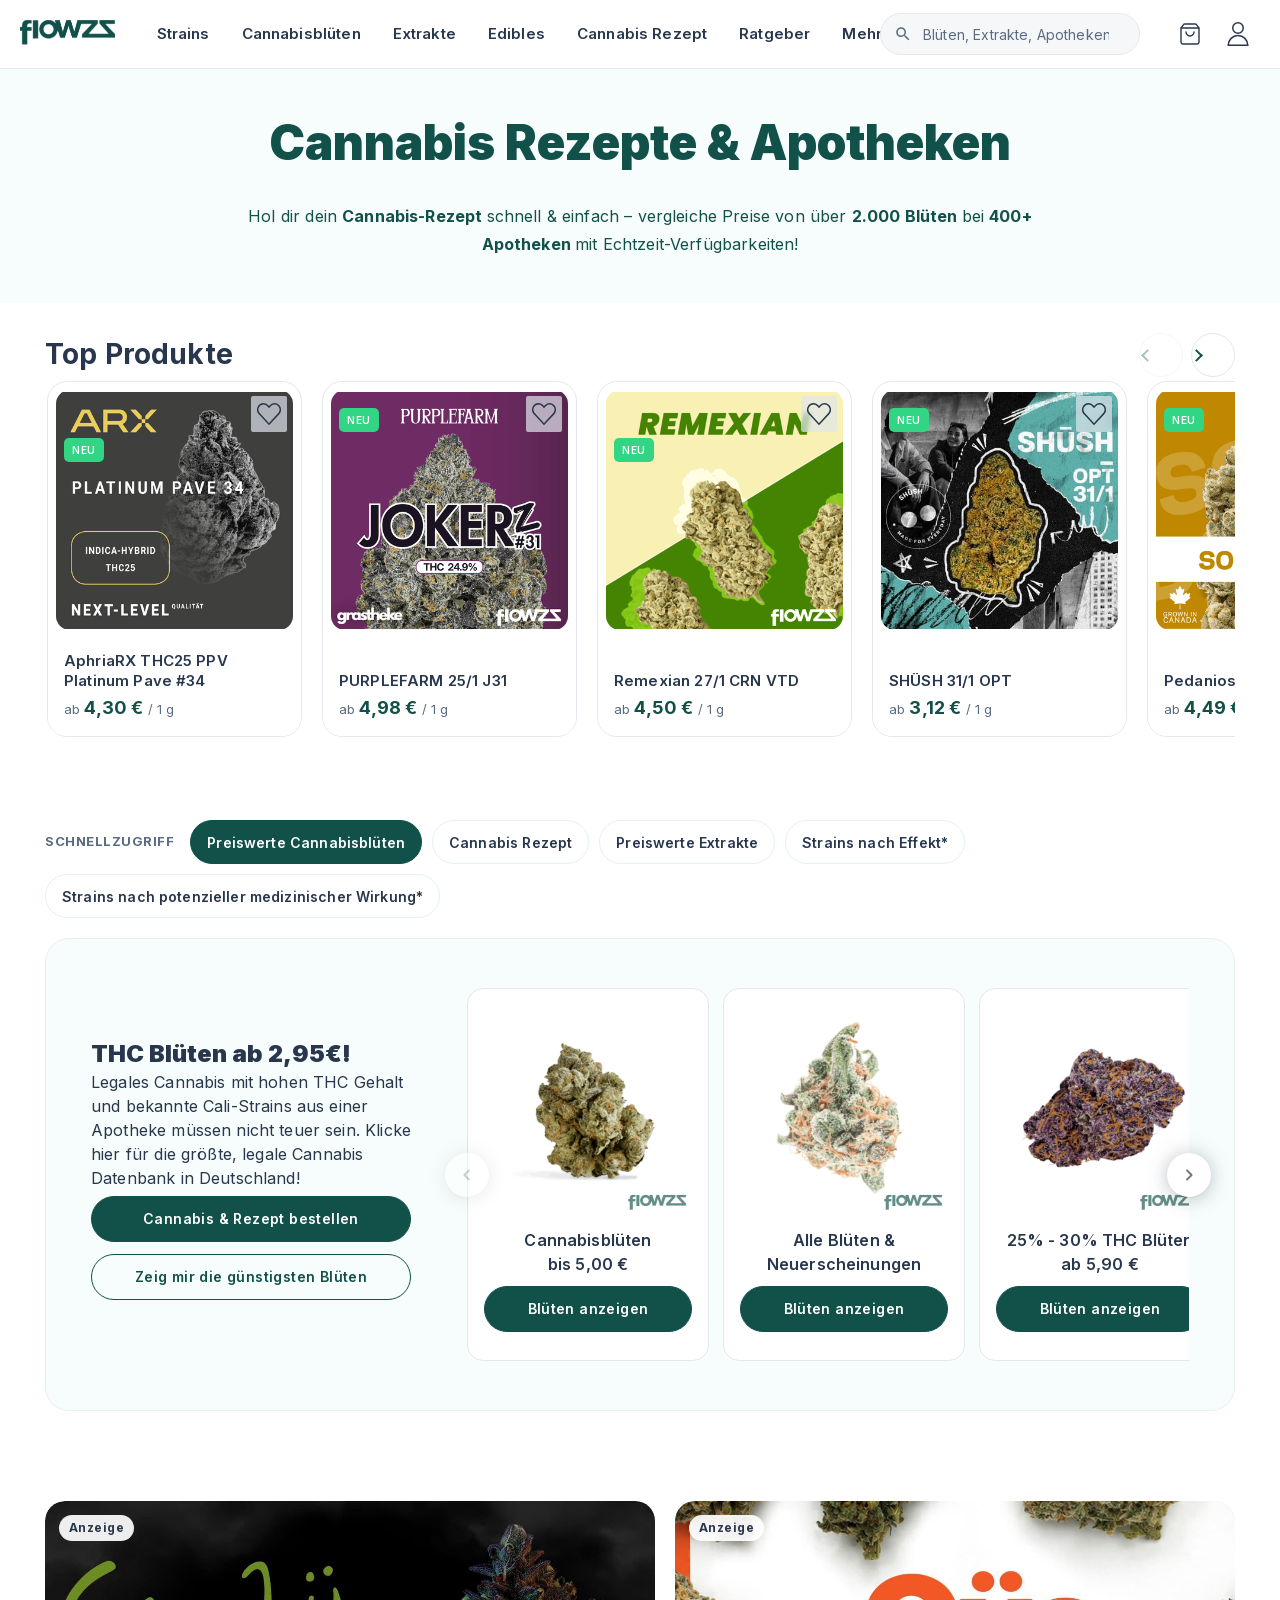
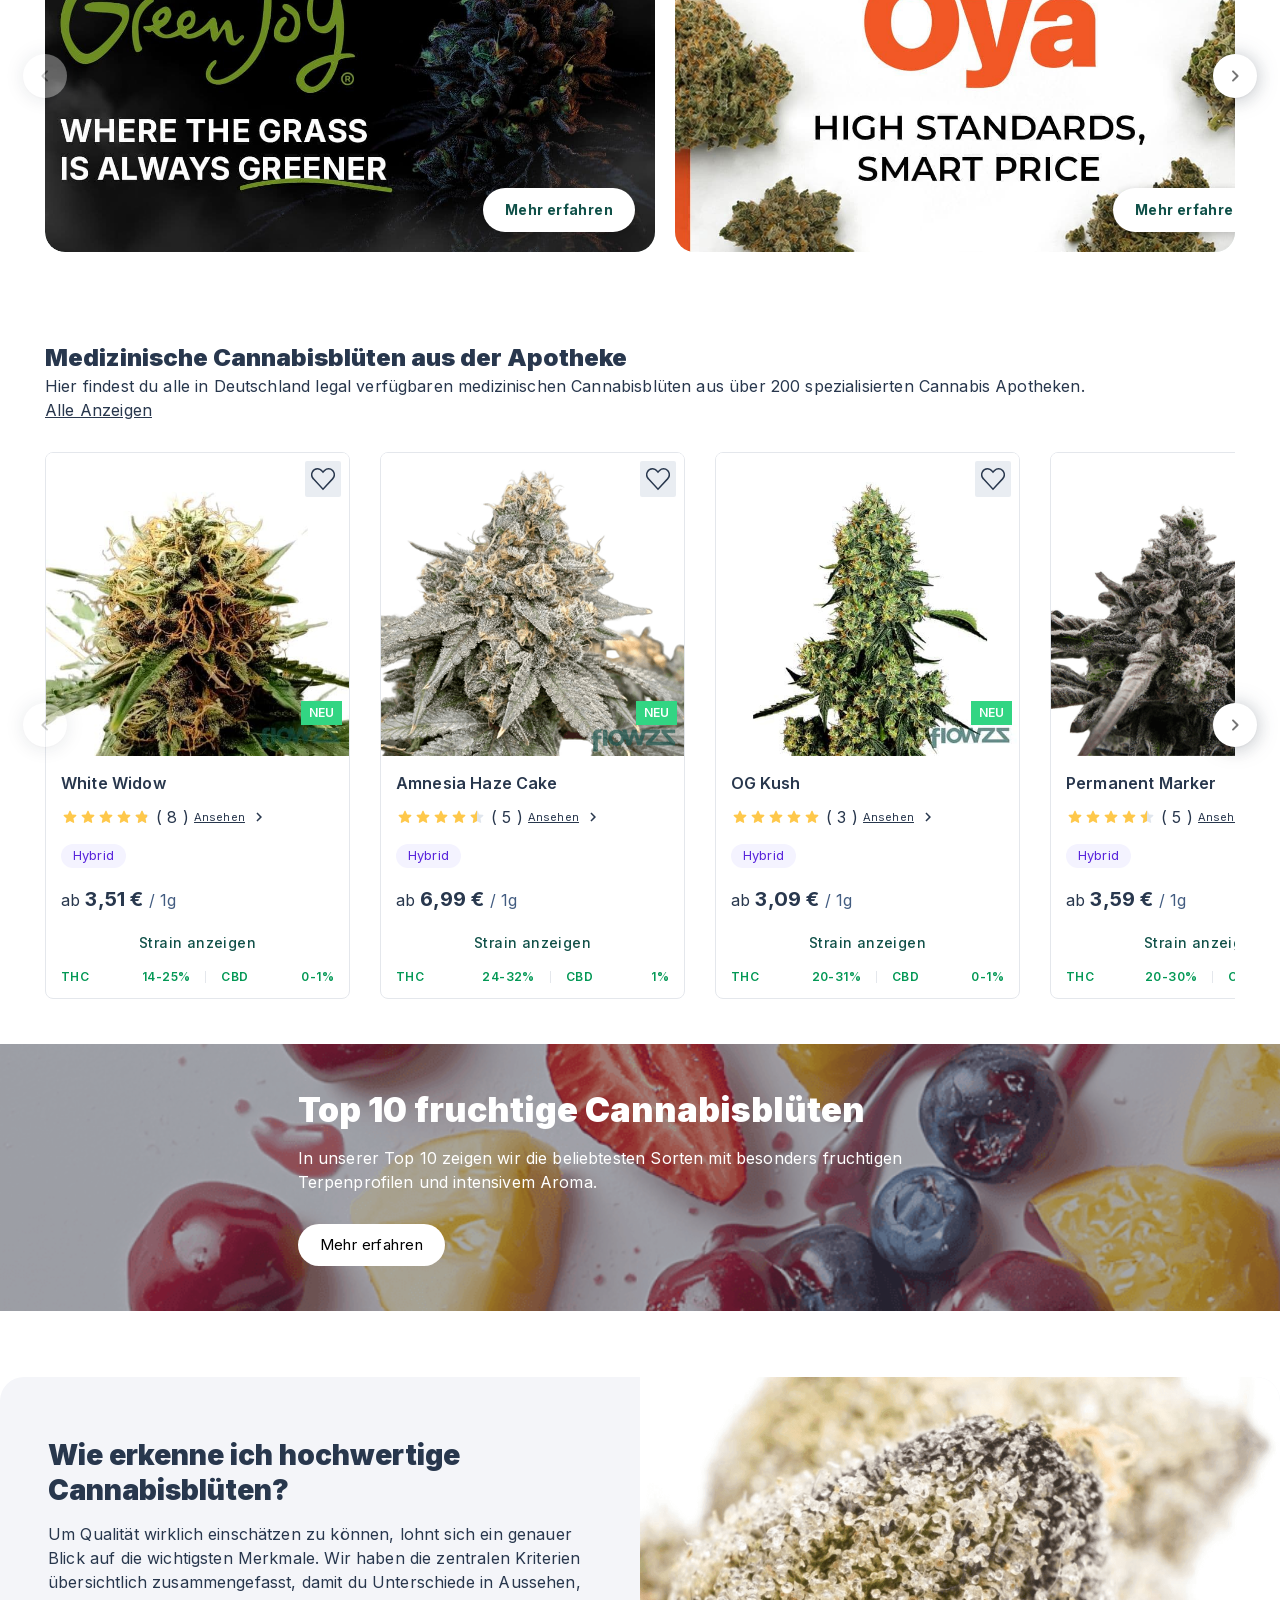
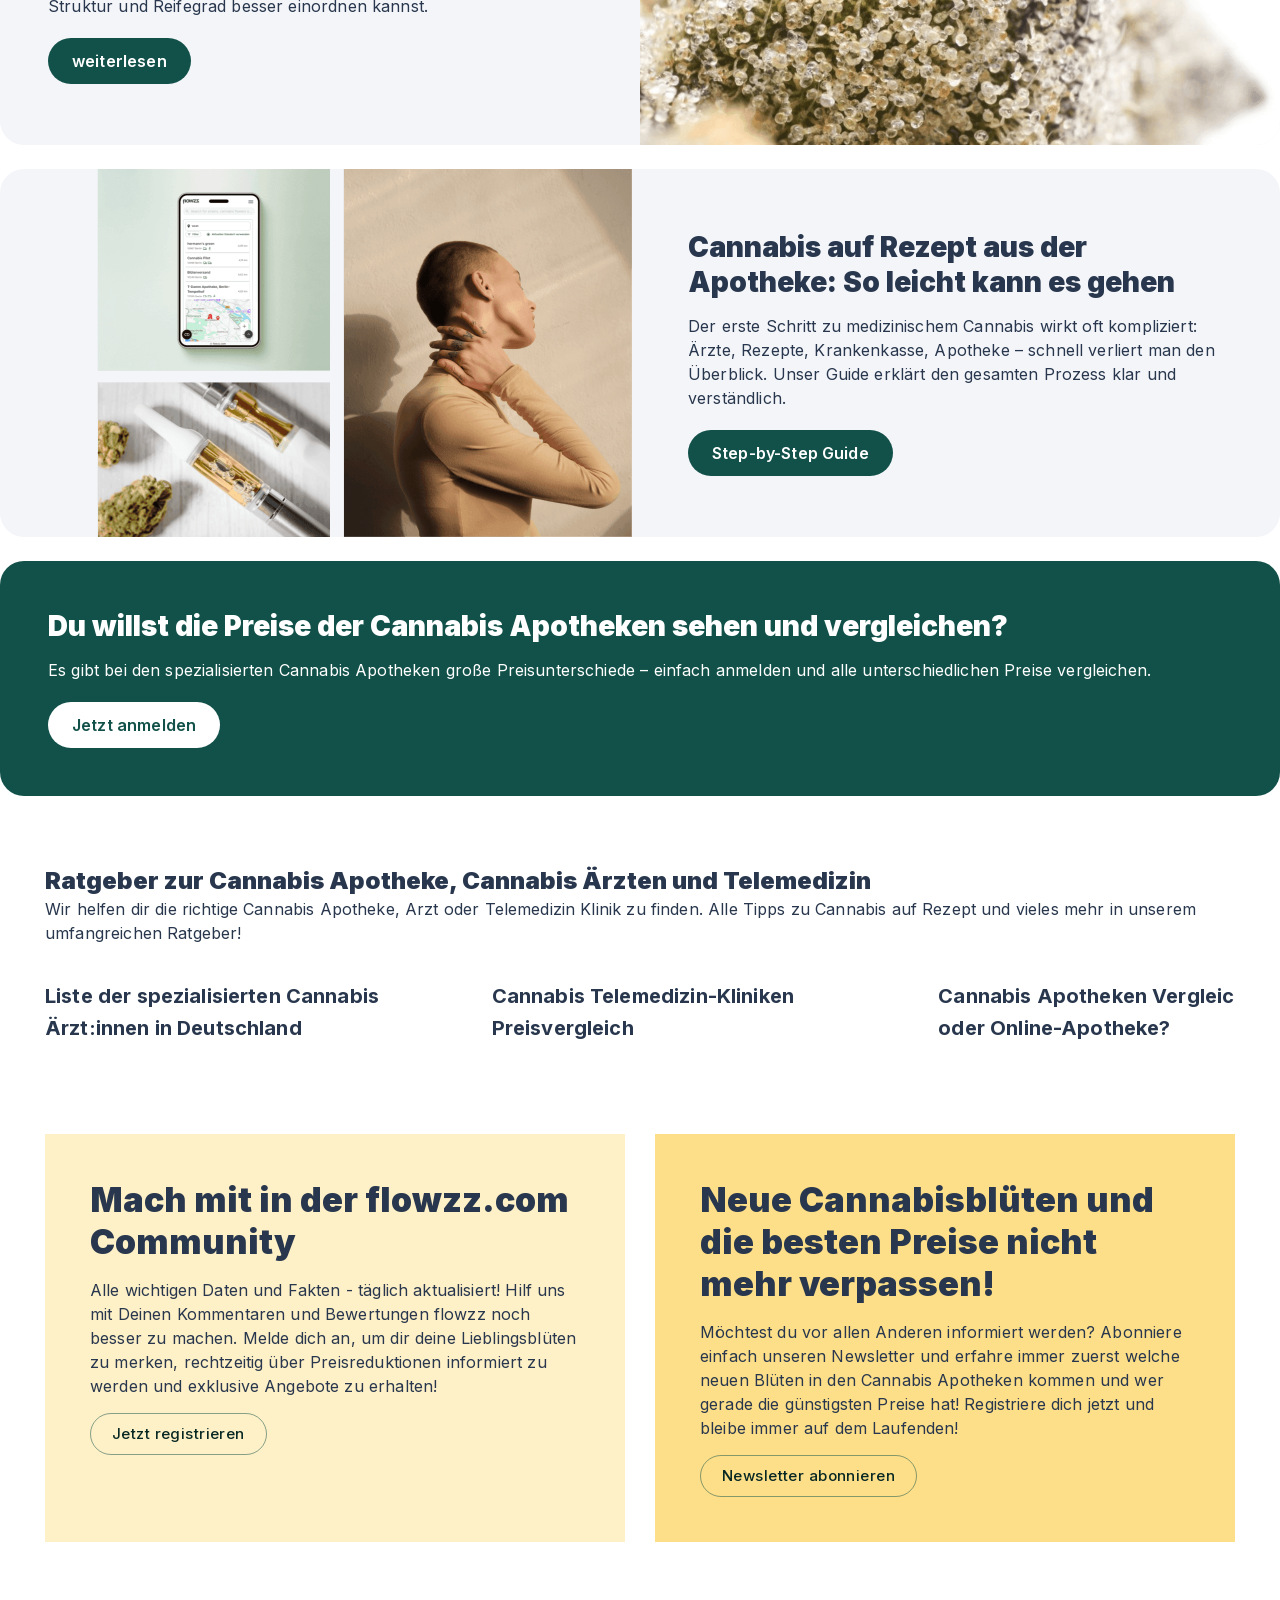
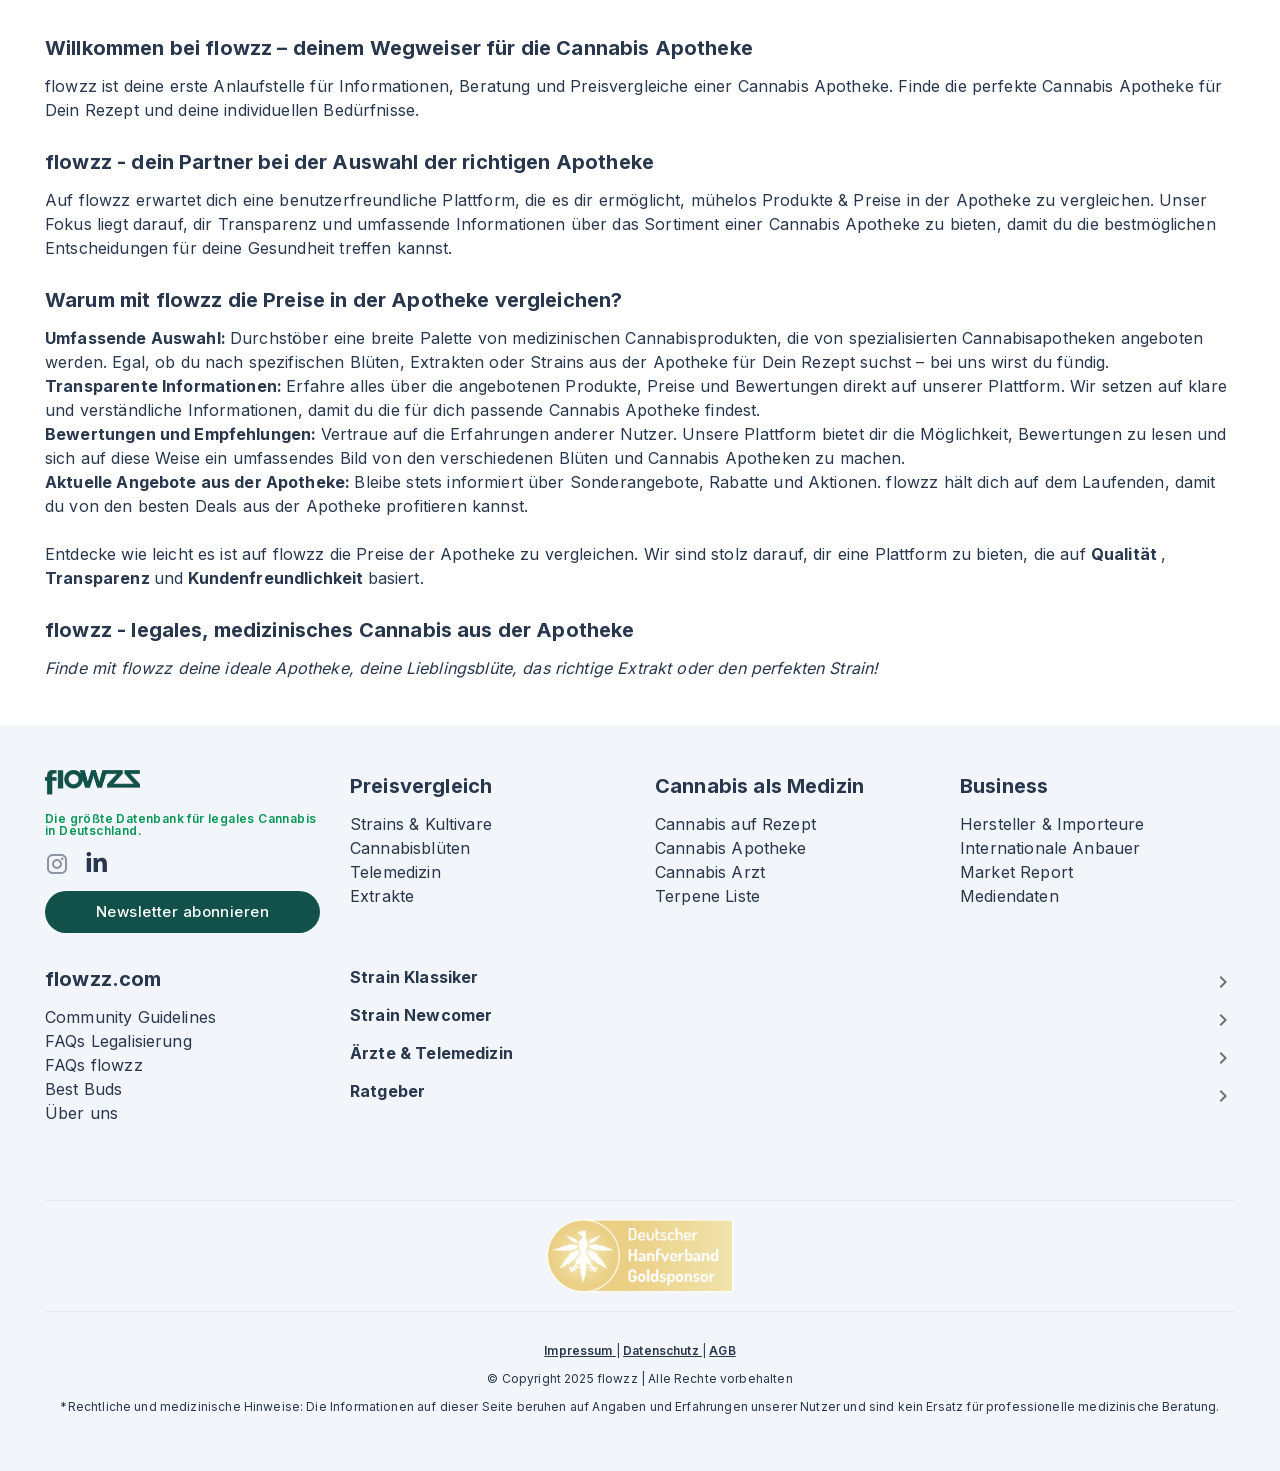
==== commit 2926a0c3: "Add new alternative index file (index_alt.html) for enhanced functionality" ====
--- a/index.html
+++ b/index.html
@@ -606,6 +606,203 @@
   display: none !important;
 }
   </style>
+ <style id="flz-modern">
+/* ===== flowzz modernisiert – nur 5 Bereiche + 2 technische Fixes ===== */
+:root{
+  --flz-brand:#115149; --flz-brand-2:#19796d; --flz-ink:#28374d; --flz-muted:#5b6b80;
+  --flz-line:#e4e7ec; --flz-mint:#f7fdfc; --flz-mint-2:#e3f3ef; --flz-radius:16px;
+  --flz-shadow:0 1px 2px rgba(16,24,40,.06),0 6px 20px rgba(16,24,40,.06);
+}
+html{scroll-behavior:smooth}
+:focus-visible{outline:3px solid var(--flz-brand-2);outline-offset:2px}
+
+/* --- Technische Fixes (keine Neugestaltung) --- */
+.MuiDrawer-root,.mui-m43pro,.section-revive-ad{display:none!important}
+body{overflow-x:hidden}
+
+/* ===== 1. Header ===== */
+.flz-header{position:sticky;top:0;z-index:1100;background:rgba(255,255,255,.94);backdrop-filter:saturate(180%) blur(12px);-webkit-backdrop-filter:saturate(180%) blur(12px);border-bottom:1px solid var(--flz-line)}
+.flz-header__inner{max-width:1310px;margin:0 auto;padding:0 20px;height:68px;display:flex;align-items:center;gap:28px}
+.flz-logo{display:flex;flex:none}
+.flz-logo img{display:block;height:28px;width:auto}
+.flz-nav{display:flex;align-items:center;gap:4px;flex:1;min-width:0}
+.flz-nav a,.flz-more>summary{display:inline-flex;align-items:center;height:40px;padding:0 14px;border-radius:999px;color:var(--flz-ink);font-size:15px;font-weight:600;text-decoration:none;white-space:nowrap;cursor:pointer;list-style:none;transition:background .15s,color .15s}
+.flz-nav a:hover,.flz-more>summary:hover,.flz-more[open]>summary{background:var(--flz-mint-2);color:var(--flz-brand)}
+.flz-more{position:relative}
+.flz-more>summary::-webkit-details-marker{display:none}
+.flz-more>summary::after{content:"";width:6px;height:6px;margin-left:8px;border-right:2px solid currentColor;border-bottom:2px solid currentColor;transform:rotate(45deg) translateY(-2px)}
+.flz-more__panel{position:absolute;top:calc(100% + 8px);left:0;min-width:180px;padding:8px;background:#fff;border:1px solid var(--flz-line);border-radius:12px;box-shadow:var(--flz-shadow);display:flex;flex-direction:column}
+.flz-more__panel a{border-radius:8px}
+.flz-search{position:relative;flex:none;width:260px;transition:width .2s}
+.flz-search:focus-within{width:340px}
+.flz-search svg{position:absolute;left:14px;top:50%;width:18px;height:18px;margin-top:-9px;fill:var(--flz-muted);pointer-events:none}
+.flz-search input{width:100%;height:42px;padding:0 16px 0 42px;border:1px solid var(--flz-line);border-radius:999px;background:#f5f7f9;color:var(--flz-ink);font:inherit;font-size:14px;transition:border-color .15s,background .15s}
+.flz-search input::placeholder{color:var(--flz-muted)}
+.flz-search input:focus{outline:none;background:#fff;border-color:var(--flz-brand-2);box-shadow:0 0 0 3px rgba(25,121,109,.18)}
+.flz-actions{display:flex;align-items:center;gap:4px;flex:none}
+.flz-icon-btn{position:relative;display:inline-flex;align-items:center;justify-content:center;width:44px;height:44px;border:0;border-radius:50%;background:transparent;color:var(--flz-ink);cursor:pointer;transition:background .15s}
+.flz-icon-btn:hover{background:var(--flz-mint-2)}
+.flz-icon-btn svg{width:24px;height:24px}
+.flz-burger{display:none;position:relative}
+.flz-burger>summary{list-style:none}
+.flz-burger>summary::-webkit-details-marker{display:none}
+.flz-burger__panel{position:absolute;right:0;top:calc(100% + 12px);width:min(320px,calc(100vw - 32px));padding:12px;background:#fff;border:1px solid var(--flz-line);border-radius:16px;box-shadow:var(--flz-shadow);display:flex;flex-direction:column}
+.flz-burger__panel a{display:flex;align-items:center;min-height:44px;padding:0 14px;border-radius:10px;color:var(--flz-ink);font-weight:600;text-decoration:none}
+.flz-burger__panel a:hover{background:var(--flz-mint-2)}
+@media (max-width:1100px){.flz-search{width:200px}.flz-search:focus-within{width:240px}.flz-nav a{padding:0 10px}}
+@media (max-width:900px){
+  .flz-header__inner{gap:12px;padding:0 16px;height:60px}
+  .flz-nav{display:none}
+  .flz-burger{display:block}
+  .flz-search{flex:1;width:auto}
+  .flz-search:focus-within{width:auto}
+}
+@media (max-width:480px){.flz-actions .flz-icon-btn--account{display:none}}
+
+/* ===== 2. Top-Produkte ===== */
+#carousel-products-container{padding-top:8px}
+#carousel-products-container .mui-19on7ki{display:flex;align-items:center;justify-content:space-between;gap:16px}
+#carousel-products-container .mui-9jtljk{font-size:28px;line-height:1.2;font-weight:700;color:var(--flz-ink)}
+#carousel-products-container .mui-iy12gz{display:flex;gap:8px}
+#carousel-products-container .mui-iy12gz button{width:44px;height:44px;border:1px solid var(--flz-line);border-radius:50%;background:#fff;transition:background .15s,border-color .15s}
+#carousel-products-container .mui-iy12gz button:hover{background:var(--flz-mint-2);border-color:var(--flz-brand-2)}
+#carousel-products-container .mui-1jz1rh7{display:none}
+#carousel-products-container .mui-iy12gz button div{width:9px!important;height:9px!important;background:none!important;border:solid var(--flz-brand);border-width:0 2px 2px 0}
+#carousel-products-container .mui-iy12gz button[aria-label^="Nächstes"] div{transform:rotate(-45deg)!important;margin-right:3px}
+#carousel-products-container .mui-iy12gz button[aria-label^="Vorheriges"] div{transform:rotate(135deg)!important;margin-left:3px}
+#carousel-products-container .mui-iy12gz button[disabled]{opacity:.35}
+#categories-carousel-wrapper{overflow-x:auto!important;scroll-snap-type:x mandatory;scroll-padding-left:2px;scrollbar-width:thin;scrollbar-color:#c5ccd6 transparent;padding:4px 2px 18px!important;display:block!important}
+#categories-carousel-wrapper .carousel-track{transform:none!important;transition:none!important;cursor:auto!important;touch-action:auto!important}
+#categories-carousel-wrapper .carousel-content + .carousel-content{display:none!important}
+#categories-carousel-wrapper .carousel-product-item{scroll-snap-align:start;border-radius:var(--flz-radius)!important;border-color:var(--flz-line)!important;box-shadow:var(--flz-shadow);transition:transform .2s,box-shadow .2s!important}
+#categories-carousel-wrapper .carousel-product-item:hover{transform:translateY(-3px);box-shadow:0 2px 4px rgba(16,24,40,.08),0 14px 28px rgba(16,24,40,.12)}
+#categories-carousel-wrapper .MuiCardMedia-root{border-radius:0}
+
+/* ===== 3. Schnellzugriff + Kategorie-Teaser ===== */
+.flz-quick{display:flex;flex-wrap:wrap;align-items:center;gap:10px;margin:0 0 20px}
+.flz-quick__label{font-size:13px;font-weight:700;letter-spacing:.04em;text-transform:uppercase;color:var(--flz-muted);margin-right:6px}
+.flz-quick a{display:inline-flex;align-items:center;min-height:44px;padding:0 16px;border:1px solid var(--flz-mint-2);border-radius:999px;background:#fff;color:var(--flz-ink);font-size:14px;font-weight:600;text-decoration:none;transition:background .15s,border-color .15s,color .15s}
+.flz-quick a:hover{background:var(--flz-mint-2);border-color:var(--flz-brand-2);color:var(--flz-brand)}
+.flz-quick a:first-of-type{background:var(--flz-brand);border-color:var(--flz-brand);color:#fff}
+.flz-quick a:first-of-type:hover{background:var(--flz-brand-2)}
+#effect-tabpanel-0 .mui-9evbzd{border-radius:24px;background:var(--flz-mint);border:1px solid var(--flz-mint-2)}
+#effect-tabpanel-0 .markdown a.MuiButton-root{display:flex;width:100%;max-width:320px;justify-content:center;margin:0 0 12px;min-height:46px;border-radius:999px;font-weight:600;color:var(--flz-brand);border:1px solid var(--flz-brand);text-decoration:none;background:transparent}
+#effect-tabpanel-0 .markdown a.MuiButton-root:first-of-type{background:var(--flz-brand);color:#fff}
+#effect-tabpanel-0 .markdown a.MuiButton-root:hover{background:var(--flz-brand-2);color:#fff;border-color:var(--flz-brand-2)}
+#effect-tabpanel-0 .markdown .MuiTypography-body1 + br{display:block;content:"";margin-bottom:6px}
+#effect-tabpanel-0 .swiper{overflow-x:auto;scroll-snap-type:x mandatory;scrollbar-width:none;padding:4px 2px}
+#effect-tabpanel-0 .swiper::-webkit-scrollbar{display:none}
+#effect-tabpanel-0 .swiper-wrapper{transform:none!important;width:max-content;gap:16px}
+#effect-tabpanel-0 .swiper-slide{width:240px!important;margin-right:0!important;scroll-snap-align:start;flex:none}
+#effect-tabpanel-0 .mui-rld8uq{border-radius:var(--flz-radius)!important;border:1px solid var(--flz-line)!important;box-shadow:none;flex:1;display:flex;flex-direction:column}
+#effect-tabpanel-0 .swiper-slide-active .mui-rld8uq{border:1px solid var(--flz-line)!important;transform:none;filter:none}
+#effect-tabpanel-0 .mui-1yetngc{padding:16px!important;display:flex;flex-direction:column;flex:1}
+#effect-tabpanel-0 .mui-1yetngc .markdown{margin-top:auto}
+#effect-tabpanel-0 .mui-1x42rty{margin:0 0 10px;font-size:15px;line-height:1.4}
+#effect-tabpanel-0 .mui-1x42rty a{display:flex;justify-content:center;align-items:center;min-height:44px;padding:0 12px;border:1px solid var(--flz-brand);border-radius:999px;color:var(--flz-brand);font-weight:600;font-size:14px;text-decoration:none;text-align:center}
+#effect-tabpanel-0 .mui-1x42rty a:hover{background:var(--flz-brand);color:#fff}
+#effect-tabpanel-0 .mui-1sm2s1z{flex:1;display:flex;flex-direction:column}
+#effect-tabpanel-0 .swiper-slide{display:flex!important;height:auto!important}
+#effect-tabpanel-0 .swiper-wrapper{align-items:stretch}
+.swiper-slide{scale:1!important}
+
+/* ===== 4. Partner-Banner (Anzeigen) ===== */
+.swiper:has(.mui-r5ehh1){overflow-x:auto;scroll-snap-type:x mandatory;scrollbar-width:none;border-radius:20px}
+.swiper:has(.mui-r5ehh1)::-webkit-scrollbar{display:none}
+.swiper:has(.mui-r5ehh1) .swiper-wrapper{transform:none!important;width:max-content;gap:20px}
+.swiper-slide:has(.mui-r5ehh1){flex:none;scroll-snap-align:start;margin-right:0!important;width:calc((min(1310px,100vw - 40px) - 20px)/2)!important}
+.mui-r5ehh1{position:relative;height:auto!important;aspect-ratio:1280/736;border-radius:20px;overflow:hidden;isolation:isolate;background:var(--flz-mint-2)}
+.mui-r5ehh1 img{object-fit:cover}
+.mui-r5ehh1 .mui-ys69f5{background:none}
+.mui-r5ehh1::before{content:"Anzeige";position:absolute;top:14px;left:14px;z-index:2;padding:4px 10px;border-radius:999px;background:rgba(255,255,255,.92);color:var(--flz-ink);font-size:12px;font-weight:700;letter-spacing:.04em}
+.mui-r5ehh1 .section{height:auto!important;position:absolute;inset:auto 0 0 0;max-width:none;z-index:1;pointer-events:none;padding:20px}
+.mui-r5ehh1 .mui-m7dd5d{height:auto;justify-content:flex-end}
+.mui-r5ehh1 .markdown a{pointer-events:auto;display:inline-flex;align-items:center;min-height:44px;padding:0 22px;border-radius:999px;background:#fff;color:var(--flz-brand)!important;border:0!important;font-weight:700;text-decoration:none;box-shadow:0 2px 8px rgba(0,0,0,.2)}
+.mui-r5ehh1 .markdown a:hover{background:var(--flz-mint-2)}
+.swiper-slide:has(.mui-r5ehh1) .mui-r5ehh1{width:100%}
+button[id^="gallery_1_"]{z-index:3;width:44px;height:44px;box-shadow:var(--flz-shadow)}
+button[id^="gallery_1_"][disabled]{opacity:.35}
+
+/* ===== 5. Ratgeber-Bereich ===== */
+.mui-72du4l{background:transparent!important;padding:0}
+.mui-72du4l > section{max-width:1310px!important;padding:0 0 24px}
+.mui-72du4l .MuiGrid2-container{display:grid!important;grid-template-columns:1fr 1fr;align-items:stretch;gap:0!important;margin:0!important;width:100%!important;background:#f4f5f9;border-radius:24px;overflow:hidden}
+.mui-72du4l .MuiGrid2-container > .MuiGrid2-root{width:auto!important;max-width:none!important;flex:none!important;padding:0!important;margin:0!important}
+.mui-72du4l .MuiGrid2-direction-xs-row-reverse{direction:rtl}
+.mui-72du4l .MuiGrid2-direction-xs-row-reverse > *{direction:ltr}
+.mui-72du4l .mui-1plliy2{aspect-ratio:1280/736;height:100%;min-height:100%}
+.mui-72du4l .mui-1plliy2 .wrapper{inset:0;position:absolute;height:100%}
+.mui-72du4l .mui-1plliy2 img{object-fit:cover}
+.mui-72du4l .markdown{padding:48px;display:flex;flex-direction:column;justify-content:center;height:100%;box-sizing:border-box}
+.mui-72du4l .markdown h4{font-size:28px;line-height:1.25;margin:0 0 14px}
+.mui-72du4l .markdown br{display:none}
+.mui-72du4l .markdown a{display:inline-flex;align-items:center;min-height:46px;margin-top:20px;padding:0 24px;border-radius:999px;background:var(--flz-brand);color:#fff!important;font-weight:600;text-decoration:none}
+.mui-72du4l .markdown a:hover{background:var(--flz-brand-2)}
+.mui-72du4l .markdown > div:last-child{margin:0}
+.mui-72du4l .mui-l9hf6f{background:var(--flz-brand);border-radius:24px;padding:48px}
+.mui-72du4l .mui-l9hf6f .markdown{padding:0;align-items:flex-start}
+.mui-72du4l .mui-l9hf6f h4,.mui-72du4l .mui-l9hf6f .MuiTypography-body1{color:#fff}
+.mui-72du4l .mui-l9hf6f a{background:#fff;color:var(--flz-brand)!important}
+.mui-72du4l .mui-l9hf6f a:hover{background:var(--flz-mint-2)}
+@media (max-width:900px){
+  .mui-72du4l > section{padding:0 16px 20px}
+  .mui-r5ehh1 .mui-m7dd5d{align-items:flex-start}
+  .mui-r5ehh1 .section{inset:0 0 auto 0;padding:12px;display:flex;justify-content:flex-end}
+  .mui-r5ehh1 .markdown a{min-height:40px;padding:0 16px;font-size:14px}
+  .mui-72du4l .MuiGrid2-container{grid-template-columns:1fr}
+  .mui-72du4l .MuiGrid2-direction-xs-row-reverse{direction:ltr}
+  .mui-72du4l .mui-1plliy2{height:auto}
+  .mui-72du4l .markdown{padding:28px 24px}
+  .mui-72du4l .mui-l9hf6f{padding:32px 24px}
+  .swiper-slide:has(.mui-r5ehh1){width:min(86vw,560px)!important}
+  #carousel-products-container .mui-9jtljk{font-size:22px}
+  #effect-tabpanel-0 .mui-9evbzd{padding:20px}
+}
+@media (prefers-reduced-motion:reduce){*{scroll-behavior:auto!important;transition:none!important}}
+
+/* ===== 2b. Top-Produkte: ruhige Karten, Details erst bei Hover/Fokus ===== */
+#categories-carousel-wrapper .carousel-product-item{height:356px!important;border-radius:20px!important;box-shadow:none;border:1px solid var(--flz-line)!important;transition:transform .2s,box-shadow .2s,border-color .2s!important}
+#categories-carousel-wrapper .carousel-product-item:hover,#categories-carousel-wrapper .carousel-product-item:focus-within{border-color:#c9d3dd!important;box-shadow:0 2px 4px rgba(16,24,40,.06),0 16px 32px rgba(16,24,40,.14)}
+#categories-carousel-wrapper .carousel-product-item > a{position:static!important;display:block!important;height:100%}
+#categories-carousel-wrapper .MuiCardActionArea-focusHighlight{display:none}
+/* Bild als Kachel mit Rand statt randloser Banner-Fläche */
+#categories-carousel-wrapper .MuiCardMedia-root{height:256px!important;padding:8px!important;box-sizing:border-box!important}
+#categories-carousel-wrapper .mui-1kk998e{height:100%!important;border-radius:14px;overflow:hidden}
+#categories-carousel-wrapper .mui-1kk998e .wrapper{inset:0;height:100%}
+#categories-carousel-wrapper .mui-1dn9kin{padding-bottom:0!important;height:100%}
+#categories-carousel-wrapper .mui-1jbhj3u{left:16px!important;top:16px!important;gap:6px}
+#categories-carousel-wrapper .mui-1fxzczl{right:14px!important;top:14px!important}
+#categories-carousel-wrapper .MuiChip-root{opacity:0;transform:translateY(-4px);transition:opacity .2s,transform .2s}
+/* Info-Panel: unten verankert, wächst beim Hover nach oben über das Bild */
+#categories-carousel-wrapper .mui-mfn23d{position:absolute!important;left:0;right:0;bottom:0;width:auto!important;display:block!important;background:#fff;padding:12px 16px 16px!important;border-radius:16px 16px 0 0;transition:box-shadow .25s}
+#categories-carousel-wrapper .carousel-product-item:hover .mui-mfn23d,#categories-carousel-wrapper .carousel-product-item:focus-within .mui-mfn23d{box-shadow:0 -10px 24px rgba(16,24,40,.12)}
+#categories-carousel-wrapper .mui-79fy4c{min-height:0!important;font-size:15px!important;line-height:1.3!important;-webkit-line-clamp:2;margin-bottom:6px!important}
+#categories-carousel-wrapper .mui-79fy4c > span{display:none!important;color:var(--flz-muted)}
+#categories-carousel-wrapper .mui-79fy4c br{display:none}
+#categories-carousel-wrapper .mui-1vfuwxo{margin:0!important}
+#categories-carousel-wrapper .mui-1sg6sgd{font-size:18px!important;color:var(--flz-brand)}
+#categories-carousel-wrapper .mui-1sg6sgd .mui-1l6135y,#categories-carousel-wrapper .mui-1sg6sgd .mui-klacwm{font-size:13px;font-weight:400;color:var(--flz-muted)}
+/* Details: im Ruhezustand eingeklappt */
+#categories-carousel-wrapper .mui-vte8eh,#categories-carousel-wrapper .mui-8atqhb,#categories-carousel-wrapper .mui-1vr2anf,#categories-carousel-wrapper .mui-17hskab{max-height:0;opacity:0;overflow:hidden;margin:0!important;padding-top:0!important;padding-bottom:0!important;transition:max-height .25s ease,opacity .2s ease,margin .25s ease}
+#categories-carousel-wrapper .mui-vte8eh > p,#categories-carousel-wrapper .mui-vte8eh > svg{display:none}
+#categories-carousel-wrapper .carousel-product-item:hover .MuiChip-root,#categories-carousel-wrapper .carousel-product-item:focus-within .MuiChip-root{opacity:1;transform:none}
+#categories-carousel-wrapper .carousel-product-item:hover .mui-79fy4c,#categories-carousel-wrapper .carousel-product-item:focus-within .mui-79fy4c{-webkit-line-clamp:3}
+#categories-carousel-wrapper .carousel-product-item:hover .mui-79fy4c > span,#categories-carousel-wrapper .carousel-product-item:focus-within .mui-79fy4c > span{display:block!important;font-size:13px!important;margin-top:2px}
+#categories-carousel-wrapper .carousel-product-item:hover .mui-vte8eh,#categories-carousel-wrapper .carousel-product-item:focus-within .mui-vte8eh{max-height:28px;opacity:1;margin:0 0 4px!important}
+#categories-carousel-wrapper .carousel-product-item:hover .mui-8atqhb,#categories-carousel-wrapper .carousel-product-item:focus-within .mui-8atqhb{max-height:28px;opacity:1;margin:0 0 8px!important}
+#categories-carousel-wrapper .carousel-product-item:hover .mui-17hskab,#categories-carousel-wrapper .carousel-product-item:focus-within .mui-17hskab{max-height:28px;opacity:1}
+#categories-carousel-wrapper .carousel-product-item:hover .mui-1vr2anf,#categories-carousel-wrapper .carousel-product-item:focus-within .mui-1vr2anf{max-height:56px;opacity:1;margin-top:12px!important}
+#categories-carousel-wrapper .mui-1vr2anf .MuiButton-root{min-height:40px;border-radius:999px}
+/* Touch-Geräte: kein Hover -> Preis, THC/CBD und Verfügbarkeit bleiben sichtbar, Karte wächst mit */
+@media (hover:none){
+  #categories-carousel-wrapper .carousel-product-item{height:auto!important}
+  #categories-carousel-wrapper .carousel-product-item > a{display:flex!important;flex-direction:column}
+  #categories-carousel-wrapper .mui-mfn23d{position:static!important;padding-top:4px!important}
+  #categories-carousel-wrapper .mui-8atqhb,#categories-carousel-wrapper .mui-17hskab{max-height:none;opacity:1;margin:0 0 6px!important}
+  #categories-carousel-wrapper .mui-1vfuwxo{gap:8px}
+  #categories-carousel-wrapper .MuiChip-root{opacity:1;transform:none}
+}
+</style>
  </head>
  <body style="padding-top: 0px;">
   <div class="go3670563033" id="hs-web-interactives-top-push-anchor">
@@ -615,48 +812,27 @@
    <!-- ====================================================
      NAVIGATION / HEADER (Logo, Suchfeld, Menülinks)
      ==================================================== -->
-   <nav class="MuiPaper-root MuiPaper-elevation MuiPaper-elevation0 MuiAppBar-root MuiAppBar-colorPrimary MuiAppBar-positionFixed mui-fixed mui-10f7ewh" style="--Paper-shadow: none; transform: none; transition: transform 200ms cubic-bezier(0, 0, 0.2, 1);">
-    <div class="MuiToolbar-root MuiToolbar-regular mui-19zg1s9">
-     <div class="MuiContainer-root MuiContainer-maxWidthLg MuiContainer-disableGutters mui-13lhgq4">
-      <div class="MuiStack-root mui-1motpog">
-       <a class="MuiTypography-root MuiTypography-inherit MuiLink-root MuiLink-underlineAlways mui-1dbsiqo" href="https://flowzz.com/">
-        <img alt="Flowzz" data-nimg="1" height="28" src="./flowzz - Der Nr. 1 Preisvergleich_ Cannabis Apotheke &amp; Rezept_files/flowzz-logo-xl.png" style="color:transparent" width="95"/>
-       </a>
-       <a class="MuiTypography-root MuiTypography-inherit MuiLink-root MuiLink-underlineAlways mui-m9si58" href="https://flowzz.com/">
-        <img alt="Flowzz" data-nimg="1" height="24" src="./flowzz - Der Nr. 1 Preisvergleich_ Cannabis Apotheke &amp; Rezept_files/flowzz-logo-xs.png" style="color:transparent" width="81"/>
-       </a>
-       <div class="MuiBox-root mui-12qsga2">
-        <div class="mui-424q0p">
-         <svg aria-hidden="true" class="MuiSvgIcon-root MuiSvgIcon-fontSizeSmall mui-vh810p" data-testid="SearchIcon" focusable="false" viewbox="0 0 24 24">
+   <header class="flz-header">
+   <div class="flz-header__inner">
+    <a class="flz-logo" href="https://flowzz.com/" aria-label="flowzz Startseite"><img src="./flowzz - Der Nr. 1 Preisvergleich_ Cannabis Apotheke &amp; Rezept_files/flowzz-logo-xl.png" alt="flowzz" width="95" height="28"></a>
+    <nav class="flz-nav" aria-label="Hauptnavigation">
+     <a href="https://flowzz.com/strain">Strains</a><a href="https://flowzz.com/product">Cannabisblüten</a><a href="https://flowzz.com/extract">Extrakte</a><a href="https://flowzz.com/edible">Edibles</a><a href="https://flowzz.com/cannabis-auf-rezept">Cannabis Rezept</a><a href="https://flowzz.com/ratgeber">Ratgeber</a>
+     <details class="flz-more"><summary>Mehr</summary><div class="flz-more__panel"><a href="https://flowzz.com/best-buds">Top Ten</a><a href="https://flowzz.com/shop">Shop</a><a href="https://flowzz.com/kontakt">Kontakt</a></div></details>
+    </nav>
+    <div class="flz-search" role="search"><svg aria-hidden="true" viewbox="0 0 24 24">
           <path d="M15.5 14h-.79l-.28-.27C15.41 12.59 16 11.11 16 9.5 16 5.91 13.09 3 9.5 3S3 5.91 3 9.5 5.91 16 9.5 16c1.61 0 3.09-.59 4.23-1.57l.27.28v.79l5 4.99L20.49 19zm-6 0C7.01 14 5 11.99 5 9.5S7.01 5 9.5 5 14 7.01 14 9.5 11.99 14 9.5 14">
           </path>
-         </svg>
-        </div>
-        <div class="MuiAutocomplete-root MuiAutocomplete-hasPopupIcon mui-qy17pf">
-         <div class="MuiInputBase-root MuiInputBase-colorPrimary mui-10pz4gv">
-          <input aria-autocomplete="list" aria-expanded="false" aria-label="Suche nach Blüten, Extrakten, Apotheken oder Herstellern…" autocapitalize="none" autocomplete="off" class="MuiInputBase-input MuiAutocomplete-input MuiAutocomplete-inputFocused mui-aae3xl" id="global-search-desktop" placeholder="Suche nach Blüten, Extrakten, Apotheken oder Herstellern…" role="combobox" spellcheck="false" type="text" value=""/>
-         </div>
-        </div>
-       </div>
-      </div>
-      <div class="MuiBox-root mui-7v1onr">
-       <a aria-label="Rezeptwunsch" class="MuiButtonBase-root MuiIconButton-root MuiIconButton-sizeMedium mui-abhzj3" href="https://flowzz.com/rezept-konfigurator" tabindex="0">
-        <span class="MuiBadge-root mui-1ymvdey">
-         <svg aria-hidden="true" class="MuiSvgIcon-root MuiSvgIcon-fontSizeMedium mui-t0omf" data-testid="PrescriptionFilledIcon" fill="none" focusable="false" viewbox="0 0 26 26" xmlns="http://www.w3.org/2000/svg">
+         </svg><input type="search" placeholder="Blüten, Extrakte, Apotheken suchen…" aria-label="Suche nach Blüten, Extrakten, Apotheken oder Herstellern"></div>
+    <div class="flz-actions">
+     <a class="flz-icon-btn" href="https://flowzz.com/rezept-konfigurator" aria-label="Rezeptwunsch"><svg aria-hidden="true" fill="none" viewbox="0 0 26 26" xmlns="http://www.w3.org/2000/svg">
           <path d="M17.3334 10.834C17.3334 11.9833 16.8769 13.0855 16.0642 13.8981C15.2516 14.7108 14.1494 15.1673 13.0001 15.1673C11.8508 15.1673 10.7486 14.7108 9.93595 13.8981C9.12329 13.0855 8.66675 11.9833 8.66675 10.834" stroke="currentColor" stroke-linecap="round" stroke-linejoin="round" stroke-width="1.5">
           </path>
           <path d="M3.36108 6.53516H22.6379" stroke="currentColor" stroke-linecap="round" stroke-linejoin="round" stroke-width="1.5">
           </path>
           <path d="M3.68333 5.92193C3.40205 6.29697 3.25 6.75313 3.25 7.22193V21.666C3.25 22.2406 3.47827 22.7917 3.8846 23.1981C4.29093 23.6044 4.84203 23.8327 5.41667 23.8327H20.5833C21.158 23.8327 21.7091 23.6044 22.1154 23.1981C22.5217 22.7917 22.75 22.2406 22.75 21.666V7.22193C22.75 6.75313 22.5979 6.29697 22.3167 5.92193L20.15 3.03268C19.9482 2.76359 19.6865 2.54518 19.3856 2.39476C19.0848 2.24433 18.753 2.16602 18.4167 2.16602H7.58333C7.24697 2.16602 6.91522 2.24433 6.61437 2.39476C6.31352 2.54518 6.05182 2.76359 5.85 3.03268L3.68333 5.92193Z" stroke="currentColor" stroke-linecap="round" stroke-linejoin="round" stroke-width="1.5">
           </path>
-         </svg>
-         <span class="MuiBadge-badge MuiBadge-standard MuiBadge-invisible MuiBadge-anchorOriginTopRight MuiBadge-anchorOriginTopRightRectangular MuiBadge-overlapRectangular MuiBadge-colorYellow mui-13nv2vw">
-          0
-         </span>
-        </span>
-       </a>
-       <button aria-label="Anmelden oder Registrieren" class="MuiButtonBase-root MuiIconButton-root MuiIconButton-sizeMedium mui-bym445" tabindex="0" type="button">
-        <svg aria-hidden="true" class="MuiSvgIcon-root MuiSvgIcon-fontSizeMedium mui-1ivzd8p" data-testid="UserIcon" focusable="false" viewbox="0 0 24 24">
+         </svg></a>
+     <button class="flz-icon-btn flz-icon-btn--account" type="button" aria-label="Anmelden oder Registrieren"><svg aria-hidden="true" viewbox="0 0 24 24">
          <g fill="none">
           <path clip-rule="evenodd" d="M12 11.25C14.8995 11.25 17.25 8.89949 17.25 6C17.25 3.10051 14.8995 0.75 12 0.75C9.10051 0.75 6.75 3.10051 6.75 6C6.75 8.89949 9.10051 11.25 12 11.25Z" fill-rule="evenodd" stroke="#28374D" stroke-linecap="round" stroke-linejoin="round" stroke-width="1.5">
           </path>
@@ -665,73 +841,9 @@
           <line stroke="#28374D" stroke-linecap="round" stroke-width="1.5" x1="2.25" x2="21.75" y1="23.25" y2="23.25">
           </line>
          </g>
-        </svg>
-       </button>
-      </div>
-     </div>
-     <div class="MuiContainer-root MuiContainer-maxWidthLg MuiContainer-disableGutters mui-11tfr7z">
-      <div class="MuiStack-root mui-1n7v3q6">
-       <a class="MuiTypography-root MuiTypography-subtitle2 MuiLink-root MuiLink-underlineAlways mui-j4za0j" href="https://flowzz.com/strain" target="_self">
-        Strains
-       </a>
-       <a class="MuiTypography-root MuiTypography-subtitle2 MuiLink-root MuiLink-underlineAlways mui-j4za0j" href="https://flowzz.com/product" target="_self">
-        Cannabisblüten
-       </a>
-       <a class="MuiTypography-root MuiTypography-subtitle2 MuiLink-root MuiLink-underlineAlways mui-j4za0j" href="https://flowzz.com/extract" target="_self">
-        Extrakte
-       </a>
-       <a class="MuiTypography-root MuiTypography-subtitle2 MuiLink-root MuiLink-underlineAlways mui-j4za0j" href="https://flowzz.com/edible" target="_self">
-        Edibles
-       </a>
-       <a class="MuiTypography-root MuiTypography-subtitle2 MuiLink-root MuiLink-underlineAlways mui-j4za0j" href="https://flowzz.com/cannabis-auf-rezept" target="_self">
-        Cannabis Rezept
-       </a>
-       <a class="MuiTypography-root MuiTypography-subtitle2 MuiLink-root MuiLink-underlineAlways mui-j4za0j" href="https://flowzz.com/ratgeber" target="_self">
-        Ratgeber
-       </a>
-       <a class="MuiTypography-root MuiTypography-subtitle2 MuiLink-root MuiLink-underlineAlways mui-j4za0j" href="https://flowzz.com/kontakt" target="_self">
-        Kontakt
-       </a>
-       <a class="MuiTypography-root MuiTypography-subtitle2 MuiLink-root MuiLink-underlineAlways mui-j4za0j" href="https://flowzz.com/best-buds" target="_self">
-        Top Ten
-       </a>
-       <a class="MuiTypography-root MuiTypography-subtitle2 MuiLink-root MuiLink-underlineAlways mui-j4za0j" href="https://flowzz.com/shop" target="_self">
-        Shop
-       </a>
-      </div>
-      <div class="MuiBox-root mui-q26zi5">
-       <a aria-label="Rezeptwunsch" class="MuiButtonBase-root MuiIconButton-root MuiIconButton-sizeMedium mui-abhzj3" href="https://flowzz.com/rezept-konfigurator" tabindex="0">
-        <span class="MuiBadge-root mui-1ymvdey">
-         <svg aria-hidden="true" class="MuiSvgIcon-root MuiSvgIcon-fontSizeMedium mui-t0omf" data-testid="PrescriptionFilledIcon" fill="none" focusable="false" viewbox="0 0 26 26" xmlns="http://www.w3.org/2000/svg">
-          <path d="M17.3334 10.834C17.3334 11.9833 16.8769 13.0855 16.0642 13.8981C15.2516 14.7108 14.1494 15.1673 13.0001 15.1673C11.8508 15.1673 10.7486 14.7108 9.93595 13.8981C9.12329 13.0855 8.66675 11.9833 8.66675 10.834" stroke="currentColor" stroke-linecap="round" stroke-linejoin="round" stroke-width="1.5">
-          </path>
-          <path d="M3.36108 6.53516H22.6379" stroke="currentColor" stroke-linecap="round" stroke-linejoin="round" stroke-width="1.5">
-          </path>
-          <path d="M3.68333 5.92193C3.40205 6.29697 3.25 6.75313 3.25 7.22193V21.666C3.25 22.2406 3.47827 22.7917 3.8846 23.1981C4.29093 23.6044 4.84203 23.8327 5.41667 23.8327H20.5833C21.158 23.8327 21.7091 23.6044 22.1154 23.1981C22.5217 22.7917 22.75 22.2406 22.75 21.666V7.22193C22.75 6.75313 22.5979 6.29697 22.3167 5.92193L20.15 3.03268C19.9482 2.76359 19.6865 2.54518 19.3856 2.39476C19.0848 2.24433 18.753 2.16602 18.4167 2.16602H7.58333C7.24697 2.16602 6.91522 2.24433 6.61437 2.39476C6.31352 2.54518 6.05182 2.76359 5.85 3.03268L3.68333 5.92193Z" stroke="currentColor" stroke-linecap="round" stroke-linejoin="round" stroke-width="1.5">
-          </path>
-         </svg>
-         <span class="MuiBadge-badge MuiBadge-standard MuiBadge-invisible MuiBadge-anchorOriginTopRight MuiBadge-anchorOriginTopRightRectangular MuiBadge-overlapRectangular MuiBadge-colorYellow mui-13nv2vw">
-          0
-         </span>
-        </span>
-       </a>
-       <button aria-label="Anmelden oder Registrieren" class="MuiButtonBase-root MuiIconButton-root MuiIconButton-sizeMedium mui-bym445" tabindex="0" type="button">
-        <svg aria-hidden="true" class="MuiSvgIcon-root MuiSvgIcon-fontSizeMedium mui-1ivzd8p" data-testid="UserIcon" focusable="false" viewbox="0 0 24 24">
-         <g fill="none">
-          <path clip-rule="evenodd" d="M12 11.25C14.8995 11.25 17.25 8.89949 17.25 6C17.25 3.10051 14.8995 0.75 12 0.75C9.10051 0.75 6.75 3.10051 6.75 6C6.75 8.89949 9.10051 11.25 12 11.25Z" fill-rule="evenodd" stroke="#28374D" stroke-linecap="round" stroke-linejoin="round" stroke-width="1.5">
-          </path>
-          <path d="M2.25 23.25C2.25 17.8652 6.61522 13.5 12 13.5C17.3848 13.5 21.75 17.8652 21.75 23.25" stroke="#28374D" stroke-linecap="round" stroke-linejoin="round" stroke-width="1.5">
-          </path>
-          <line stroke="#28374D" stroke-linecap="round" stroke-width="1.5" x1="2.25" x2="21.75" y1="23.25" y2="23.25">
-          </line>
-         </g>
-        </svg>
-       </button>
-      </div>
-     </div>
-     <div class="MuiContainer-root MuiContainer-maxWidthLg MuiContainer-disableGutters mui-u8nqmw">
-      <button aria-label="Menu" class="MuiButtonBase-root MuiIconButton-root MuiIconButton-sizeMedium mui-1h1659i" tabindex="0" type="button">
-       <svg aria-hidden="true" class="MuiSvgIcon-root MuiSvgIcon-fontSizeMedium mui-q7mezt" data-testid="MenuIcon" focusable="false" viewbox="0 0 24 24">
+        </svg></button>
+    </div>
+    <details class="flz-burger"><summary class="flz-icon-btn" aria-label="Menü"><svg width="24" height="24" fill="currentColor" aria-hidden="true" viewbox="0 0 24 24">
         <g>
          <path d="M0 6C0 5.44772 0.447266 5 1 5H23C23.5527 5 24 5.44772 24 6C24 6.55228 23.5527 7 23 7H1C0.447266 7 0 6.55228 0 6Z">
          </path>
@@ -740,24 +852,9 @@
          <path d="M1 17C0.447266 17 0 17.4477 0 18C0 18.5523 0.447266 19 1 19H23C23.5527 19 24 18.5523 24 18C24 17.4477 23.5527 17 23 17H1Z">
          </path>
         </g>
-       </svg>
-      </button>
-      <div class="MuiBox-root mui-10hvz4m">
-       <div class="mui-424q0p">
-        <svg aria-hidden="true" class="MuiSvgIcon-root MuiSvgIcon-fontSizeSmall mui-vh810p" data-testid="SearchIcon" focusable="false" viewbox="0 0 24 24">
-         <path d="M15.5 14h-.79l-.28-.27C15.41 12.59 16 11.11 16 9.5 16 5.91 13.09 3 9.5 3S3 5.91 3 9.5 5.91 16 9.5 16c1.61 0 3.09-.59 4.23-1.57l.27.28v.79l5 4.99L20.49 19zm-6 0C7.01 14 5 11.99 5 9.5S7.01 5 9.5 5 14 7.01 14 9.5 11.99 14 9.5 14">
-         </path>
-        </svg>
-       </div>
-       <div class="MuiAutocomplete-root MuiAutocomplete-hasPopupIcon mui-qy17pf">
-        <div class="MuiInputBase-root MuiInputBase-colorPrimary mui-10pz4gv">
-         <input aria-autocomplete="list" aria-expanded="false" aria-label="Suche nach Blüten, Extrakten, Apotheken oder Herstellern…" autocapitalize="none" autocomplete="off" class="MuiInputBase-input MuiAutocomplete-input MuiAutocomplete-inputFocused mui-aae3xl" id="global-search-mobile" placeholder="Suche nach Blüten, Extrakten, Apotheken oder Herstellern…" role="combobox" spellcheck="false" type="text" value=""/>
-        </div>
-       </div>
-      </div>
-     </div>
-    </div>
-   </nav>
+       </svg></summary><div class="flz-burger__panel"><a href="https://flowzz.com/strain">Strains</a><a href="https://flowzz.com/product">Cannabisblüten</a><a href="https://flowzz.com/extract">Extrakte</a><a href="https://flowzz.com/edible">Edibles</a><a href="https://flowzz.com/cannabis-auf-rezept">Cannabis Rezept</a><a href="https://flowzz.com/ratgeber">Ratgeber</a><a href="https://flowzz.com/best-buds">Top Ten</a><a href="https://flowzz.com/shop">Shop</a><a href="https://flowzz.com/kontakt">Kontakt</a></div></details>
+   </div>
+  </header>
    <div class="mui-m43pro">
    </div>
    <div class="MuiBox-root mui-2u1lp9">
@@ -8084,67 +8181,8 @@
      KATEGORIE-TABS (Preiswerte Blüten, Ratgeber, Extrakte, etc.)
      ==================================================== -->
      <section class="MuiContainer-root MuiContainer-maxWidthLg MuiContainer-disableGutters section-C12 mui-1jm7h6e">
-      <div class="MuiTabs-root mui-1tfef">
-       <div class="MuiTabs-scrollableX MuiTabs-hideScrollbar mui-i8yde5" style="width:99px;height:99px;position:absolute;top:-9999px;overflow:scroll">
-       </div>
-       <div class="MuiTabs-scroller MuiTabs-hideScrollbar MuiTabs-scrollableX mui-jb8z7h" style="margin-bottom: 0px;">
-        <div aria-label="Strain by effect" class="MuiTabs-list MuiTabs-flexContainer mui-162tvoi" role="tablist">
-         <button aria-selected="true" class="MuiButtonBase-root MuiTab-root MuiTab-textColorPrimary Mui-selected mui-qctj97" role="tab" tabindex="0" type="button">
-          <div class="MuiStack-root mui-1ha8oyz">
-           <div class="MuiTypography-root MuiTypography-body1 mui-eeb73t">
-            Preiswerte
-           </div>
-           <div class="MuiTypography-root MuiTypography-h6 mui-1n59vqw">
-            Cannabisblüten
-           </div>
-          </div>
-         </button>
-         <button aria-selected="false" class="MuiButtonBase-root MuiTab-root MuiTab-textColorPrimary mui-qctj97" role="tab" tabindex="-1" type="button">
-          <div class="MuiStack-root mui-1ha8oyz">
-           <div class="MuiTypography-root MuiTypography-body1 mui-eeb73t">
-            Ratgeber
-           </div>
-           <div class="MuiTypography-root MuiTypography-h6 mui-1n59vqw">
-            Cannabis Rezept
-           </div>
-          </div>
-         </button>
-         <button aria-selected="false" class="MuiButtonBase-root MuiTab-root MuiTab-textColorPrimary mui-qctj97" role="tab" tabindex="-1" type="button">
-          <div class="MuiStack-root mui-1ha8oyz">
-           <div class="MuiTypography-root MuiTypography-body1 mui-eeb73t">
-            Preiswerte
-           </div>
-           <div class="MuiTypography-root MuiTypography-h6 mui-1n59vqw">
-            Extrakte
-           </div>
-          </div>
-         </button>
-         <button aria-selected="false" class="MuiButtonBase-root MuiTab-root MuiTab-textColorPrimary mui-qctj97" role="tab" tabindex="-1" type="button">
-          <div class="MuiStack-root mui-1ha8oyz">
-           <div class="MuiTypography-root MuiTypography-body1 mui-eeb73t">
-            Strains nach
-           </div>
-           <div class="MuiTypography-root MuiTypography-h6 mui-1n59vqw">
-            Effekt*
-           </div>
-          </div>
-         </button>
-         <button aria-selected="false" class="MuiButtonBase-root MuiTab-root MuiTab-textColorPrimary mui-qctj97" role="tab" tabindex="-1" type="button">
-          <div class="MuiStack-root mui-1ha8oyz">
-           <div class="MuiTypography-root MuiTypography-body1 mui-eeb73t">
-            Strains nach potenzieller
-           </div>
-           <div class="MuiTypography-root MuiTypography-h6 mui-1n59vqw">
-            medizinischer Wirkung*
-           </div>
-          </div>
-         </button>
-        </div>
-        <span class="MuiTabs-indicator mui-vca20k" style="left: 0px; width: 186.234px;">
-        </span>
-       </div>
-      </div>
-      <div aria-labelledby="effect-tab-0" id="effect-tabpanel-0" role="tabpanel">
+      <nav class="flz-quick" aria-label="Schnellzugriff"><span class="flz-quick__label">Schnellzugriff</span><a href="https://flowzz.com/product">Preiswerte Cannabisblüten</a><a href="https://flowzz.com/cannabis-auf-rezept">Cannabis Rezept</a><a href="https://flowzz.com/extract">Preiswerte Extrakte</a><a href="https://flowzz.com/strain">Strains nach Effekt*</a><a href="https://flowzz.com/strain">Strains nach potenzieller medizinischer Wirkung*</a></nav>
+      <div id="effect-tabpanel-0">
        <div class="MuiBox-root mui-9evbzd">
         <div class="MuiGrid-root MuiGrid-container MuiGrid-spacing-xs-6 mui-16a0prx">
          <div class="MuiGrid-root MuiGrid-item MuiGrid-grid-xs-12 MuiGrid-grid-md-4 mui-iln954">
@@ -13056,111 +13094,45 @@
    @keyframes CookiebotWidgetFadeIn{0%{opacity:0}to{opacity:1}}#CookiebotWidget{word-wrap:break-word;left:10px;bottom:10px;animation:CookiebotWidgetFadeIn .3s ease-in;background-color:#141414;border-radius:40px;box-shadow:0 4px 16px rgba(0,0,0,.15);font-family:Helvetica,Arial,sans-serif;line-height:1.5;min-height:48px;min-width:48px;opacity:0;pointer-events:none;position:fixed;transition:all .2s ease-in;word-break:break-word;z-index:2147483631}#CookiebotWidget,#CookiebotWidget *{background:transparent;box-sizing:border-box;color:#FFFFFF;font-size:15px;letter-spacing:.1px;margin:0;outline:0;padding:0}#CookiebotWidget *{font-family:inherit}#CookiebotWidget button,#CookiebotWidget li,#CookiebotWidget strong,#CookiebotWidget svg,#CookiebotWidget ul{border:none;cursor:inherit;font-weight:inherit;line-height:1.5}#CookiebotWidget:not(.CookiebotWidget-inactive){opacity:1;pointer-events:all;transition:opacity .3s ease-in,border-radius .2s ease-in}#CookiebotWidget.CookiebotWidget-open{overflow:hidden}#CookiebotWidget:not(.CookiebotWidget-open):hover{box-shadow:0 4px 18px rgba(0,0,0,.3)}#CookiebotWidget+#CookiebotWidgetUnderlay{background:#000;height:100vh;left:0;opacity:0;pointer-events:none;position:fixed;top:0;visibility:hidden;width:100vw;z-index:2147483630}#CookiebotWidget:not(.CookiebotWidget-open) .CookiebotWidget-logo{cursor:pointer}#CookiebotWidget .CookiebotWidget-logo{display:block;transition:opacity .3s,transform .3s}#CookiebotWidget .CookiebotWidget-logo svg{display:block;height:44px;transition:all .3s;width:44px}#CookiebotWidget:not(.CookiebotWidget-open) button.CookiebotWidget-logo svg{height:48px;transition:all 0s ease;transition-delay:.2s;width:48px}#CookiebotWidget .CookiebotWidget-logo svg circle{fill:#141414}#CookiebotWidget .CookiebotWidget-logo svg path{fill:#FFFFFF}#CookiebotWidget #CookiebotWidget-widgetContent{display:flex;max-height:0;max-width:0;overflow:hidden;transition:all .2s ease-in}#CookiebotWidget.CookiebotWidget-open #CookiebotWidget-widgetContent{max-height:1000px;max-width:1000px}#CookiebotWidget.CookiebotWidget-open .CookiebotWidget-contents{max-height:calc(100vh - 10px);min-height:360px}#CookiebotWidget :focus-visible,#CookiebotWidget:not(.CookiebotWidget-open) .Cookiebotwidget-logo{outline:2px solid #1032CF;outline-offset:1px}@media screen and (max-width:600px){#CookiebotWidget:not(.CookiebotWidget-inactive){bottom:10px;left:10px}}@media screen and (min-width:601px){#CookiebotWidget+#CookiebotWidgetUnderlay{display:none}}
   </style>
   <script id="interactive-features">
-   document.addEventListener('DOMContentLoaded', function () {
-  // --- CAROUSEL BUTTONS (Top Produkte) ---
-  const carousels = document.querySelectorAll('.infinite-carousel');
-  carousels.forEach(function (carousel) {
-    const parentSection = carousel.closest('section') || carousel.parentElement;
-    if (!parentSection) return;
-
-    const prevBtns = parentSection.querySelectorAll('button[aria-label="Vorheriges Produkt"], button[aria-label="previous"]');
-    const nextBtns = parentSection.querySelectorAll('button[aria-label="Nächstes Produkt"], button[aria-label="next"]');
-
-    prevBtns.forEach(function (btn) {
-      btn.addEventListener('click', function (e) {
-        e.preventDefault();
-        carousel.scrollBy({ left: -285, behavior: 'smooth' });
-      });
-    });
-
-    nextBtns.forEach(function (btn) {
-      btn.addEventListener('click', function (e) {
-        e.preventDefault();
-        carousel.scrollBy({ left: 285, behavior: 'smooth' });
-      });
-    });
+document.addEventListener('DOMContentLoaded', function () {
+  // Pfeile steuern native Scroll-Container (Top-Produkte, Teaser, Banner)
+  function wire(scroller, prev, next) {
+    if (!scroller) return;
+    var step = function () { return Math.max(240, scroller.clientWidth * 0.8); };
+    function update() {
+      var max = scroller.scrollWidth - scroller.clientWidth - 2;
+      prev.forEach(function (b) { b.disabled = scroller.scrollLeft <= 2; });
+      next.forEach(function (b) { b.disabled = scroller.scrollLeft >= max; });
+    }
+    prev.forEach(function (b) { b.addEventListener('click', function (e) { e.preventDefault(); scroller.scrollBy({ left: -step(), behavior: 'smooth' }); }); });
+    next.forEach(function (b) { b.addEventListener('click', function (e) { e.preventDefault(); scroller.scrollBy({ left: step(), behavior: 'smooth' }); }); });
+    scroller.addEventListener('scroll', update, { passive: true });
+    window.addEventListener('resize', update);
+    update();
+  }
+  var products = document.querySelector('#categories-carousel-wrapper');
+  var pSection = document.querySelector('#carousel-products-container');
+  if (products && pSection) {
+    wire(products, [].slice.call(pSection.querySelectorAll('button[aria-label="Vorheriges Produkt"]')), [].slice.call(pSection.querySelectorAll('button[aria-label="Nächstes Produkt"]')));
+  }
+  document.querySelectorAll('.swiper').forEach(function (sw) {
+    var scope = sw.closest('section') || sw.parentElement;
+    var prev = scope.querySelector('button[aria-label="previous"]');
+    var next = scope.querySelector('button[aria-label="next"]');
+    if (prev && next) wire(sw, [prev], [next]);
   });
-
-  // --- SWIPER CAROUSELS ---
-  const swipers = document.querySelectorAll('.swiper');
-  swipers.forEach(function (swiper) {
-    const wrapper = swiper.querySelector('.swiper-wrapper');
-    if (!wrapper) return;
-    const slides = wrapper.querySelectorAll('.swiper-slide');
-    if (!slides.length) return;
-
-    const parentSection = swiper.closest('section') || swiper.parentElement;
-    let currentIndex = 0;
-    const slideWidth = slides[0].offsetWidth || 300;
-    const maxIndex = Math.max(0, slides.length - Math.floor(swiper.offsetWidth / slideWidth));
-
-    function updateSlide() {
-      const offset = -(currentIndex * (slideWidth + 16));
-      wrapper.style.transform = 'translate3d(' + offset + 'px, 0px, 0px)';
-    }
-
-    if (parentSection) {
-      const nextBtn = parentSection.querySelector('button[aria-label="next"], button.swiper-button-next');
-      const prevBtn = parentSection.querySelector('button[aria-label="previous"], button.swiper-button-prev');
-
-      if (nextBtn) {
-        nextBtn.addEventListener('click', function (e) {
-          e.preventDefault();
-          if (currentIndex < maxIndex) {
-            currentIndex++;
-          } else {
-            currentIndex = 0;
-          }
-          updateSlide();
-        });
-      }
-
-      if (prevBtn) {
-        prevBtn.addEventListener('click', function (e) {
-          e.preventDefault();
-          if (currentIndex > 0) {
-            currentIndex--;
-          } else {
-            currentIndex = maxIndex;
-          }
-          updateSlide();
-        });
-      }
-    }
+  // Leere Typ-Chips ("-") ausblenden
+  document.querySelectorAll('.carousel-product-item .MuiChip-label').forEach(function (l) {
+    if (l.textContent.trim() === '-') l.closest('.MuiChip-root').style.setProperty('display', 'none', 'important');
   });
-
-  // --- TAB SWITCHING (e.g. Preiswerte Cannabisblüten, Ratgeber, etc.) ---
-  const tabContainers = document.querySelectorAll('.MuiTabs-root');
-  tabContainers.forEach(function (tabContainer) {
-    const tabs = tabContainer.querySelectorAll('.MuiTab-root');
-    tabs.forEach(function (tab, index) {
-      tab.addEventListener('click', function (e) {
-        e.preventDefault();
-        // Update tab selected styles
-        tabs.forEach(function (t) {
-          t.classList.remove('Mui-selected');
-          t.setAttribute('aria-selected', 'false');
-          t.setAttribute('tabindex', '-1');
-        });
-        tab.classList.add('Mui-selected');
-        tab.setAttribute('aria-selected', 'true');
-        tab.setAttribute('tabindex', '0');
-
-        // Show matching panel
-        const panels = document.querySelectorAll('[id^="effect-tabpanel-"]');
-        panels.forEach(function (panel, pIndex) {
-          if (pIndex === index) {
-            panel.hidden = false;
-            panel.style.display = 'block';
-          } else {
-            panel.hidden = true;
-            panel.style.display = 'none';
-          }
-        });
-      });
-    });
+  // Menüs schließen bei Klick außerhalb / Escape
+  document.addEventListener('click', function (e) {
+    document.querySelectorAll('.flz-more[open], .flz-burger[open]').forEach(function (d) { if (!d.contains(e.target)) d.removeAttribute('open'); });
+  });
+  document.addEventListener('keydown', function (e) {
+    if (e.key === 'Escape') document.querySelectorAll('.flz-more[open], .flz-burger[open]').forEach(function (d) { d.removeAttribute('open'); });
   });
 });
-  </script>
+</script>
  </body>
 </html>
